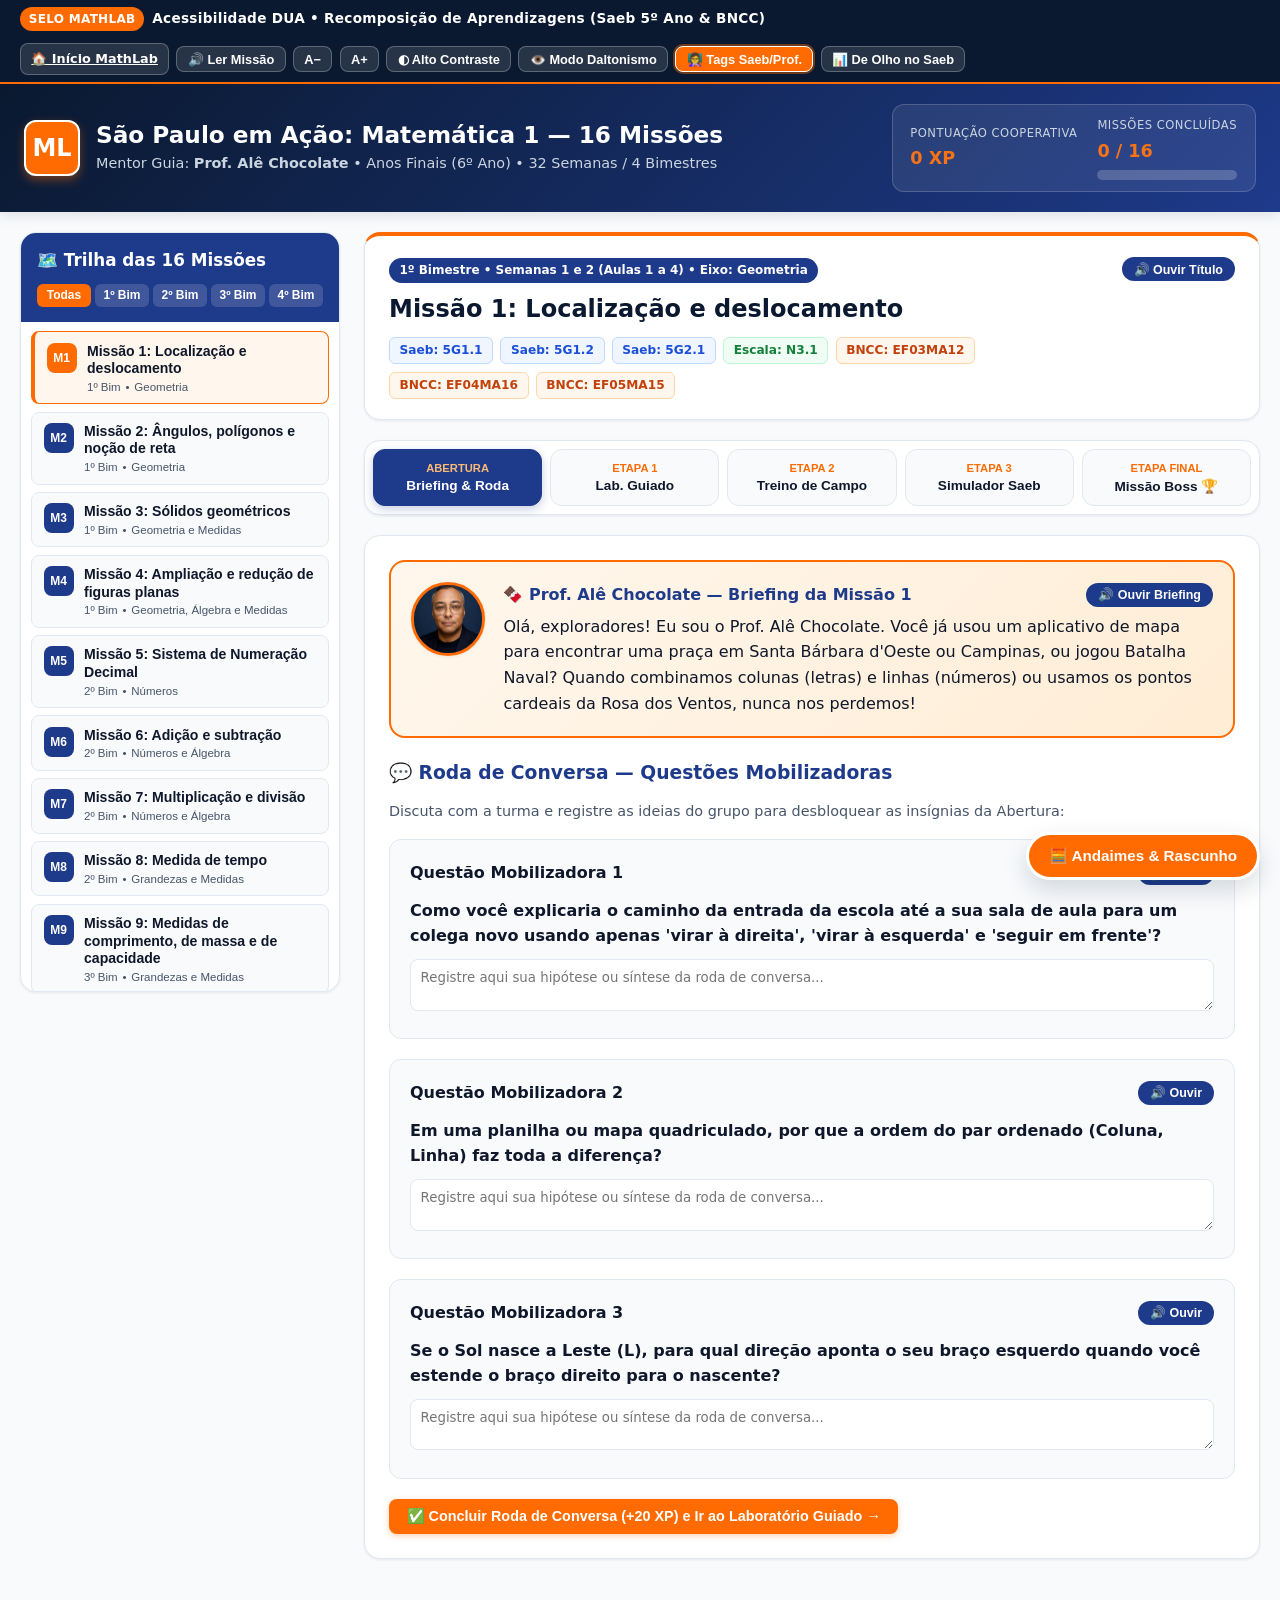
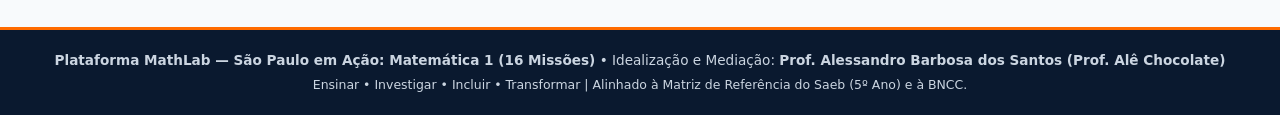
==== index.html @ 0ccbaa68 "Plataforma MathLab - Sao Paulo em Acao: Matematica 1 (16 Missoes)" ====
<!DOCTYPE html>
<html lang="pt-BR">
<head>
  <meta charset="UTF-8">
  <meta name="viewport" content="width=device-width, initial-scale=1.0">
  <title>Plataforma MathLab — São Paulo em Ação: Matemática 1 (16 Missões) | Prof. Alê Chocolate</title>
  <link rel="icon" href="icons/icon-192.png">
  <link rel="stylesheet" href="styles.css">
</head>
<body>

  <!-- Barra de Acessibilidade Global e DUA (Desenho Universal para a Aprendizagem) -->
  <nav class="a11y-bar" aria-label="Barra de Acessibilidade e DUA">
    <div class="a11y-brand">
      <span class="selo-badge">Selo MathLab</span>
      <span>Acessibilidade DUA • Recomposição de Aprendizagens (Saeb 5º Ano &amp; BNCC)</span>
    </div>
    <div class="a11y-controls">
      <a href="index.html" class="a11y-btn" title="Voltar ao Laboratório Principal MathLab">🏠 Início MathLab</a>
      <button type="button" class="a11y-btn" id="a11y-speak" title="Ler abertura em voz alta (Web Speech API pt-BR)">🔊 Ler Missão</button>
      <button type="button" class="a11y-btn" id="a11y-font-down" title="Diminuir tamanho da fonte">A−</button>
      <button type="button" class="a11y-btn" id="a11y-font-up" title="Aumentar tamanho da fonte">A+</button>
      <button type="button" class="a11y-btn" id="a11y-contrast" title="Alternar modo de Alto Contraste">◐ Alto Contraste</button>
      <button type="button" class="a11y-btn" id="a11y-colorblind" title="Modo Acessível para Daltonismo (Hachuras e Rótulos Diretos no Canvas)">👁️ Modo Daltonismo</button>
      <button type="button" class="a11y-btn active" id="a11y-teacher" title="Exibir/Ocultar Etiquetas Saeb, Nível de Proficiência (N1-N8) e Bloom">👩‍🏫 Tags Saeb/Prof.</button>
      <button type="button" class="a11y-btn" onclick="window.openTeacherSaebModal()" title="Abrir Painel De Olho no Saeb">📊 De Olho no Saeb</button>
    </div>
  </nav>

  <!-- Cabeçalho Principal Identidade Visual MathLab -->
  <header class="main-header">
    <div class="header-inner">
      <div class="brand-title-group">
        <div class="logo-emblem" aria-hidden="true">ML</div>
        <div class="brand-text">
          <h1>São Paulo em Ação: Matemática 1 — 16 Missões</h1>
          <p>Mentor Guia: <strong>Prof. Alê Chocolate</strong> • Anos Finais (6º Ano) • 32 Semanas / 4 Bimestres</p>
        </div>
      </div>

      <div class="gamification-hud" aria-live="polite">
        <div class="hud-stat">
          <span class="hud-label">Pontuação Cooperativa</span>
          <span class="hud-value" id="hud-xp">0 XP</span>
        </div>
        <div class="hud-stat">
          <span class="hud-label">Missões Concluídas</span>
          <span class="hud-value" id="hud-missions">0 / 16</span>
          <div class="progress-bar-outer" role="progressbar" aria-label="Progresso nas 16 missões">
            <div class="progress-bar-fill" id="hud-progress-bar"></div>
          </div>
        </div>
      </div>
    </div>
  </header>

  <!-- Layout Principal: Seletor das 16 Missões por Bimestre + Área Gamificada de 5 Abas -->
  <main class="app-layout">
    <aside class="missions-sidebar" aria-label="Navegação das 16 Missões por Bimestre">
      <div class="sidebar-header">
        <h2>🗺️ Trilha das 16 Missões</h2>
        <div class="bimester-tabs" role="tablist" aria-label="Filtrar por Bimestre">
          <button type="button" class="bim-tab active" data-bim="0">Todas</button>
          <button type="button" class="bim-tab" data-bim="1">1º Bim</button>
          <button type="button" class="bim-tab" data-bim="2">2º Bim</button>
          <button type="button" class="bim-tab" data-bim="3">3º Bim</button>
          <button type="button" class="bim-tab" data-bim="4">4º Bim</button>
        </div>
      </div>
      <div class="missions-list" id="missions-list"></div>
    </aside>

    <section class="mission-workspace" aria-live="polite">
      <div class="mission-banner" id="mission-banner"></div>
      <nav class="mission-tabs-nav" id="mission-tabs-nav" aria-label="5 Etapas Gamificadas da Missão"></nav>
      <div id="stage-content"></div>
    </section>
  </main>

  <!-- Andaimes Pedagógicos (Scaffolding Retrátil: Quadro de Ordens 6ª Ordem/Decimais, Calculadora EF05MA06 e Malha) -->
  <button type="button" class="scaffolding-fab" id="scaffolding-fab" aria-label="Abrir Andaimes Pedagógicos e Rascunho Interativo">
    🧮 Andaimes &amp; Rascunho
  </button>

  <aside class="scaffolding-drawer" id="scaffolding-drawer" aria-label="Bloco de Andaimes Pedagógicos">
    <div class="scaffolding-header">
      <strong>🛠️ Andaimes Pedagógicos (DUA)</strong>
      <button type="button" id="scaffolding-close" style="background:none;border:none;color:#fff;font-size:1.25rem;cursor:pointer" aria-label="Fechar Andaimes">&times;</button>
    </div>
    <div style="display:flex;gap:0.35rem;padding:0.5rem 1rem;background:var(--bg-main);border-bottom:1px solid var(--border-color)">
      <button type="button" class="btn-secondary scaf-tab-btn" data-tab="qvl" style="flex:1;padding:0.35rem">Quadro de Ordens</button>
      <button type="button" class="btn-secondary scaf-tab-btn" data-tab="calc" style="flex:1;padding:0.35rem">Porcentagem (EF05MA06)</button>
      <button type="button" class="btn-secondary scaf-tab-btn" data-tab="grid" style="flex:1;padding:0.35rem">Malha Rascunho</button>
    </div>
    <div class="scaffolding-body" id="scaffolding-body"></div>
  </aside>

  <!-- Modal Painel do Professor (Modo De Olho no Saeb) -->
  <div id="teacher-saeb-modal" style="display:none;position:fixed;inset:0;background:rgba(10,25,47,0.75);z-index:1100;align-items:center;justify-content:center;padding:1rem">
    <div style="background:var(--bg-card);border:3px solid var(--orange-vibrant);border-radius:16px;max-width:860px;width:100%;max-height:85vh;overflow:auto;padding:1.5rem;box-shadow:var(--shadow-lg)">
      <div style="display:flex;justify-content:space-between;align-items:center;margin-bottom:1rem;border-bottom:2px solid var(--border-color);padding-bottom:0.65rem">
        <h3 style="color:var(--navy-primary)">👩‍🏫 Painel do Professor — Modo De Olho no Saeb (Recomposição 6º Ano)</h3>
        <button type="button" class="btn-secondary" onclick="document.getElementById('teacher-saeb-modal').style.display='none'">Fechar &times;</button>
      </div>
      <div id="teacher-saeb-body"></div>
    </div>
  </div>

  <!-- Rodapé Institucional Prof. Alê Chocolate -->
  <footer style="background:var(--navy-dark);color:#CBD5E1;padding:1.25rem;text-align:center;font-size:0.85rem;border-top:3px solid var(--orange-vibrant);margin-top:2rem">
    <p><strong>Plataforma MathLab — São Paulo em Ação: Matemática 1 (16 Missões)</strong> • Idealização e Mediação: <strong>Prof. Alessandro Barbosa dos Santos (Prof. Alê Chocolate)</strong></p>
    <p style="margin-top:0.25rem;font-size:0.78rem">Ensinar • Investigar • Incluir • Transformar | Alinhado à Matriz de Referência do Saeb (5º Ano) e à BNCC.</p>
  </footer>

  <script src="missions-data.js"></script>
  <script src="canvas-labs.js"></script>
  <script src="app.js"></script>
</body>
</html>
---- styles.css ----
:root {
  --bg-main: #F8FAFC;
  --bg-card: #FFFFFF;
  --navy-dark: #0A192F;
  --navy-primary: #1E3A8A;
  --navy-light: #2563EB;
  --orange-vibrant: #FF6B00;
  --orange-light: #F97316;
  --orange-soft: #FFF7ED;
  --text-main: #0F172A;
  --text-muted: #475569;
  --border-color: #E2E8F0;
  --success: #16A34A;
  --success-bg: #DCFCE7;
  --warning: #D97706;
  --warning-bg: #FEF3C7;
  --danger: #DC2626;
  --danger-bg: #FEE2E2;
  --shadow-sm: 0 1px 3px rgba(10, 25, 47, 0.08);
  --shadow-md: 0 4px 12px rgba(10, 25, 47, 0.10);
  --shadow-lg: 0 10px 25px rgba(10, 25, 47, 0.15);
  --radius-sm: 8px;
  --radius-md: 12px;
  --radius-lg: 16px;
  --font-scale: 1;
}

body.high-contrast {
  --bg-main: #000000;
  --bg-card: #111111;
  --navy-dark: #000000;
  --navy-primary: #FFFF00;
  --navy-light: #00FFFF;
  --orange-vibrant: #FF9900;
  --orange-light: #FFCC00;
  --orange-soft: #222200;
  --text-main: #FFFFFF;
  --text-muted: #EEEEEE;
  --border-color: #FFFF00;
  --success: #00FF66;
  --success-bg: #003311;
  --danger: #FF4444;
  --danger-bg: #330000;
}

* {
  box-sizing: border-box;
  margin: 0;
  padding: 0;
}

html {
  font-size: calc(16px * var(--font-scale));
  scroll-behavior: smooth;
}

body {
  font-family: 'Segoe UI', system-ui, -apple-system, BlinkMacSystemFont, Roboto, sans-serif;
  background-color: var(--bg-main);
  color: var(--text-main);
  line-height: 1.6;
  min-height: 100vh;
  display: flex;
  flex-direction: column;
}

/* Barra de Acessibilidade Global (DUA) */
.a11y-bar {
  background-color: var(--navy-dark);
  color: #FFFFFF;
  padding: 0.45rem 1.25rem;
  display: flex;
  flex-wrap: wrap;
  justify-content: space-between;
  align-items: center;
  gap: 0.75rem;
  border-bottom: 2px solid var(--orange-vibrant);
  font-size: 0.85rem;
  position: sticky;
  top: 0;
  z-index: 1000;
}

.a11y-brand {
  display: flex;
  align-items: center;
  gap: 0.5rem;
  font-weight: 700;
  letter-spacing: 0.3px;
}

.selo-badge {
  background: var(--orange-vibrant);
  color: #FFFFFF;
  padding: 0.15rem 0.55rem;
  border-radius: 999px;
  font-size: 0.75rem;
  text-transform: uppercase;
  font-weight: 800;
}

.a11y-controls {
  display: flex;
  flex-wrap: wrap;
  align-items: center;
  gap: 0.45rem;
}

.a11y-btn {
  background: rgba(255, 255, 255, 0.12);
  color: #FFFFFF;
  border: 1px solid rgba(255, 255, 255, 0.25);
  padding: 0.3rem 0.65rem;
  border-radius: var(--radius-sm);
  cursor: pointer;
  font-size: 0.8rem;
  font-weight: 600;
  display: inline-flex;
  align-items: center;
  gap: 0.35rem;
  transition: all 0.2s ease;
}

.a11y-btn:hover,
.a11y-btn:focus-visible {
  background: var(--orange-vibrant);
  border-color: var(--orange-vibrant);
  outline: 2px solid #FFFFFF;
}

.a11y-btn.active {
  background: var(--orange-vibrant);
  border-color: #FFFFFF;
  box-shadow: 0 0 0 2px rgba(255, 107, 0, 0.4);
}

/* Cabeçalho Principal MathLab */
.main-header {
  background: linear-gradient(135deg, var(--navy-dark) 0%, var(--navy-primary) 100%);
  color: #FFFFFF;
  padding: 1.25rem 1.5rem;
  box-shadow: var(--shadow-md);
}

.header-inner {
  max-width: 1400px;
  margin: 0 auto;
  display: flex;
  flex-wrap: wrap;
  justify-content: space-between;
  align-items: center;
  gap: 1.25rem;
}

.brand-title-group {
  display: flex;
  align-items: center;
  gap: 1rem;
}

.logo-emblem {
  width: 56px;
  height: 56px;
  background: var(--orange-vibrant);
  border-radius: var(--radius-md);
  display: flex;
  align-items: center;
  justify-content: center;
  font-weight: 900;
  font-size: 1.5rem;
  color: #FFFFFF;
  box-shadow: 0 4px 10px rgba(255, 107, 0, 0.4);
  border: 2px solid #FFFFFF;
  flex-shrink: 0;
}

.brand-text h1 {
  font-size: 1.45rem;
  font-weight: 800;
  line-height: 1.2;
}

.brand-text p {
  font-size: 0.9rem;
  color: #CBD5E1;
  margin-top: 0.2rem;
}

.gamification-hud {
  display: flex;
  align-items: center;
  gap: 1.25rem;
  background: rgba(255, 255, 255, 0.08);
  padding: 0.65rem 1.1rem;
  border-radius: var(--radius-md);
  border: 1px solid rgba(255, 255, 255, 0.18);
}

.hud-stat {
  display: flex;
  flex-direction: column;
  gap: 0.15rem;
}

.hud-label {
  font-size: 0.72rem;
  text-transform: uppercase;
  letter-spacing: 0.5px;
  color: #CBD5E1;
}

.hud-value {
  font-size: 1.1rem;
  font-weight: 800;
  color: var(--orange-light);
}

.progress-bar-outer {
  width: 140px;
  height: 10px;
  background: rgba(255, 255, 255, 0.2);
  border-radius: 999px;
  overflow: hidden;
  margin-top: 0.2rem;
}

.progress-bar-fill {
  height: 100%;
  background: linear-gradient(90deg, var(--orange-vibrant), #FBBF24);
  width: 0%;
  transition: width 0.4s ease;
}

/* Layout Principal */
.app-layout {
  max-width: 1400px;
  width: 100%;
  margin: 1.25rem auto;
  padding: 0 1.25rem;
  display: grid;
  grid-template-columns: 320px 1fr;
  gap: 1.5rem;
  flex: 1;
}

@media (max-width: 1024px) {
  .app-layout {
    grid-template-columns: 1fr;
  }
}

/* Sidebar de Missões */
.missions-sidebar {
  background: var(--bg-card);
  border: 1px solid var(--border-color);
  border-radius: var(--radius-lg);
  box-shadow: var(--shadow-sm);
  display: flex;
  flex-direction: column;
  overflow: hidden;
  height: fit-content;
  max-height: calc(100vh - 140px);
  position: sticky;
  top: 60px;
}

@media (max-width: 1024px) {
  .missions-sidebar {
    position: static;
    max-height: 360px;
  }
}

.sidebar-header {
  background: var(--navy-primary);
  color: #FFFFFF;
  padding: 0.9rem 1rem;
}

.sidebar-header h2 {
  font-size: 1.05rem;
  font-weight: 700;
  margin-bottom: 0.6rem;
}

.bimester-tabs {
  display: grid;
  grid-template-columns: repeat(5, 1fr);
  gap: 0.25rem;
}

.bim-tab {
  background: rgba(255, 255, 255, 0.15);
  color: #FFFFFF;
  border: none;
  padding: 0.3rem 0.2rem;
  font-size: 0.75rem;
  font-weight: 700;
  border-radius: 6px;
  cursor: pointer;
  transition: background 0.2s;
}

.bim-tab.active,
.bim-tab:hover {
  background: var(--orange-vibrant);
}

.missions-list {
  overflow-y: auto;
  padding: 0.6rem;
  display: flex;
  flex-direction: column;
  gap: 0.45rem;
}

.mission-item-btn {
  width: 100%;
  text-align: left;
  background: var(--bg-main);
  border: 1px solid var(--border-color);
  border-radius: var(--radius-sm);
  padding: 0.65rem 0.75rem;
  cursor: pointer;
  display: flex;
  align-items: flex-start;
  gap: 0.65rem;
  transition: all 0.2s ease;
  color: var(--text-main);
}

.mission-item-btn:hover {
  border-color: var(--orange-vibrant);
  transform: translateX(2px);
}

.mission-item-btn.active {
  background: var(--orange-soft);
  border-color: var(--orange-vibrant);
  border-left: 4px solid var(--orange-vibrant);
}

.mission-num-badge {
  background: var(--navy-primary);
  color: #FFFFFF;
  font-weight: 800;
  font-size: 0.75rem;
  min-width: 30px;
  height: 30px;
  border-radius: 8px;
  display: flex;
  align-items: center;
  justify-content: center;
  flex-shrink: 0;
}

.mission-item-btn.active .mission-num-badge {
  background: var(--orange-vibrant);
}

.mission-item-btn.completed .mission-num-badge {
  background: var(--success);
}

.mission-item-info {
  flex: 1;
  min-width: 0;
}

.mission-item-title {
  font-size: 0.88rem;
  font-weight: 700;
  line-height: 1.25;
  margin-bottom: 0.2rem;
}

.mission-item-meta {
  font-size: 0.72rem;
  color: var(--text-muted);
  display: flex;
  flex-wrap: wrap;
  gap: 0.3rem;
}

/* Área Principal da Missão */
.mission-workspace {
  display: flex;
  flex-direction: column;
  gap: 1.25rem;
  min-width: 0;
}

.mission-banner {
  background: var(--bg-card);
  border: 1px solid var(--border-color);
  border-top: 4px solid var(--orange-vibrant);
  border-radius: var(--radius-lg);
  padding: 1.25rem 1.5rem;
  box-shadow: var(--shadow-sm);
  display: flex;
  flex-wrap: wrap;
  justify-content: space-between;
  align-items: flex-start;
  gap: 1rem;
}

.mission-banner-left {
  flex: 1;
  min-width: 260px;
}

.mission-bimester-pill {
  display: inline-block;
  background: var(--navy-primary);
  color: #FFFFFF;
  font-size: 0.75rem;
  font-weight: 700;
  padding: 0.2rem 0.65rem;
  border-radius: 999px;
  margin-bottom: 0.45rem;
}

.mission-banner h2 {
  font-size: 1.5rem;
  color: var(--navy-dark);
  font-weight: 800;
  margin-bottom: 0.5rem;
}

body.high-contrast .mission-banner h2 {
  color: var(--navy-primary);
}

.curriculum-tags {
  display: flex;
  flex-wrap: wrap;
  gap: 0.45rem;
  margin-top: 0.5rem;
}

.curr-tag {
  font-size: 0.76rem;
  font-weight: 700;
  padding: 0.2rem 0.6rem;
  border-radius: 6px;
  border: 1px solid var(--border-color);
}

.curr-tag.saeb {
  background: #EFF6FF;
  color: #1D4ED8;
  border-color: #BFDBFE;
}

.curr-tag.bncc {
  background: #FFF7ED;
  color: #C2410C;
  border-color: #FED7AA;
}

.curr-tag.nivel {
  background: #F0FDF4;
  color: #15803D;
  border-color: #BBF7D0;
}

body.high-contrast .curr-tag {
  background: #000000;
  color: #FFFF00;
  border-color: #FFFF00;
}

/* Navegação das 5 Abas Gamificadas */
.mission-tabs-nav {
  display: grid;
  grid-template-columns: repeat(5, 1fr);
  gap: 0.5rem;
  background: var(--bg-card);
  padding: 0.5rem;
  border-radius: var(--radius-lg);
  border: 1px solid var(--border-color);
  box-shadow: var(--shadow-sm);
}

@media (max-width: 768px) {
  .mission-tabs-nav {
    grid-template-columns: 1fr 1fr;
  }
}

.stage-tab-btn {
  background: var(--bg-main);
  border: 1px solid var(--border-color);
  border-radius: var(--radius-md);
  padding: 0.7rem 0.5rem;
  cursor: pointer;
  display: flex;
  flex-direction: column;
  align-items: center;
  text-align: center;
  gap: 0.25rem;
  color: var(--text-main);
  transition: all 0.2s ease;
}

.stage-tab-btn:hover {
  border-color: var(--orange-vibrant);
}

.stage-tab-btn.active {
  background: var(--navy-primary);
  color: #FFFFFF;
  border-color: var(--navy-primary);
  box-shadow: 0 3px 10px rgba(30, 58, 138, 0.25);
}

body.high-contrast .stage-tab-btn.active {
  background: var(--orange-vibrant);
  color: #000000;
}

.stage-tab-step {
  font-size: 0.7rem;
  text-transform: uppercase;
  font-weight: 800;
  color: var(--orange-vibrant);
}

.stage-tab-btn.active .stage-tab-step {
  color: #FDBA74;
}

body.high-contrast .stage-tab-btn.active .stage-tab-step {
  color: #000000;
}

.stage-tab-label {
  font-size: 0.85rem;
  font-weight: 700;
}

/* Cartões e Conteúdo das Etapas */
.stage-card {
  background: var(--bg-card);
  border: 1px solid var(--border-color);
  border-radius: var(--radius-lg);
  padding: 1.5rem;
  box-shadow: var(--shadow-sm);
  margin-bottom: 1rem;
}

/* Prof. Alê Chocolate Mascote Card */
.prof-ale-box {
  display: flex;
  align-items: flex-start;
  gap: 1.15rem;
  background: linear-gradient(135deg, #FFF7ED 0%, #FFEDD5 100%);
  border: 2px solid var(--orange-vibrant);
  border-radius: var(--radius-lg);
  padding: 1.25rem;
  margin-bottom: 1.25rem;
}

body.high-contrast .prof-ale-box {
  background: #111111;
  border-color: #FFFF00;
}

.prof-ale-avatar {
  width: 74px;
  height: 74px;
  border-radius: 50%;
  background: var(--navy-primary);
  border: 3px solid var(--orange-vibrant);
  flex-shrink: 0;
  display: flex;
  align-items: center;
  justify-content: center;
  overflow: hidden;
  box-shadow: var(--shadow-sm);
}

.prof-ale-content {
  flex: 1;
}

.prof-ale-header {
  display: flex;
  justify-content: space-between;
  align-items: center;
  flex-wrap: wrap;
  gap: 0.5rem;
  margin-bottom: 0.4rem;
}

.prof-ale-name {
  font-weight: 800;
  color: var(--navy-primary);
  font-size: 1rem;
  display: flex;
  align-items: center;
  gap: 0.4rem;
}

.tts-btn {
  background: var(--navy-primary);
  color: #FFFFFF;
  border: none;
  border-radius: 999px;
  padding: 0.28rem 0.75rem;
  font-size: 0.78rem;
  font-weight: 700;
  cursor: pointer;
  display: inline-flex;
  align-items: center;
  gap: 0.35rem;
  transition: background 0.2s;
}

.tts-btn:hover {
  background: var(--orange-vibrant);
}

body.high-contrast .tts-btn {
  background: #FFFF00;
  color: #000000;
}

/* Fique Ligado & Alerta de Estratégia */
.strategy-alert {
  background: #EFF6FF;
  border-left: 5px solid var(--navy-primary);
  padding: 1rem 1.2rem;
  border-radius: var(--radius-sm);
  margin-bottom: 1.25rem;
}

body.high-contrast .strategy-alert {
  background: #111111;
  border-color: #00FFFF;
}

.fique-ligado-card {
  background: #FFFBEB;
  border: 2px dashed var(--orange-vibrant);
  border-radius: var(--radius-md);
  padding: 1.15rem;
  margin-top: 1.25rem;
  display: flex;
  gap: 1rem;
  align-items: flex-start;
}

body.high-contrast .fique-ligado-card {
  background: #1A1A00;
  border-color: #FFFF00;
}

/* Laboratório Canvas Interativo */
.canvas-lab-container {
  background: #F1F5F9;
  border: 2px solid var(--border-color);
  border-radius: var(--radius-md);
  padding: 1rem;
  margin: 1rem 0;
  display: flex;
  flex-direction: column;
  align-items: center;
  gap: 0.9rem;
}

body.high-contrast .canvas-lab-container {
  background: #000000;
  border-color: #FFFFFF;
}

.canvas-wrapper {
  width: 100%;
  max-width: 720px;
  background: #FFFFFF;
  border: 2px solid var(--navy-primary);
  border-radius: var(--radius-sm);
  overflow: hidden;
  display: flex;
  justify-content: center;
  box-shadow: var(--shadow-sm);
}

.canvas-wrapper canvas {
  width: 100%;
  height: auto;
  display: block;
  touch-action: manipulation;
  cursor: pointer;
}

.canvas-controls {
  display: flex;
  flex-wrap: wrap;
  gap: 0.6rem;
  justify-content: center;
  align-items: center;
  width: 100%;
}

.btn-action {
  background: var(--orange-vibrant);
  color: #FFFFFF;
  border: none;
  padding: 0.55rem 1.1rem;
  border-radius: var(--radius-sm);
  font-weight: 700;
  font-size: 0.9rem;
  cursor: pointer;
  display: inline-flex;
  align-items: center;
  gap: 0.4rem;
  transition: all 0.2s ease;
  box-shadow: 0 2px 6px rgba(255, 107, 0, 0.3);
}

.btn-action:hover {
  background: #E05E00;
  transform: translateY(-1px);
}

.btn-secondary {
  background: var(--navy-primary);
  color: #FFFFFF;
  border: none;
  padding: 0.5rem 0.95rem;
  border-radius: var(--radius-sm);
  font-weight: 600;
  font-size: 0.85rem;
  cursor: pointer;
  transition: all 0.2s;
}

.btn-secondary:hover {
  background: var(--navy-dark);
}

.btn-outline {
  background: transparent;
  color: var(--navy-primary);
  border: 1.5px solid var(--navy-primary);
  padding: 0.45rem 0.9rem;
  border-radius: var(--radius-sm);
  font-weight: 700;
  font-size: 0.82rem;
  cursor: pointer;
}

body.high-contrast .btn-outline {
  color: #FFFF00;
  border-color: #FFFF00;
}

/* Questões e Acordeão */
.question-block {
  border: 1px solid var(--border-color);
  border-radius: var(--radius-md);
  padding: 1.25rem;
  margin-bottom: 1.25rem;
  background: var(--bg-main);
}

.question-header {
  display: flex;
  justify-content: space-between;
  align-items: center;
  flex-wrap: wrap;
  gap: 0.5rem;
  margin-bottom: 0.75rem;
}

.options-grid {
  display: grid;
  grid-template-columns: 1fr 1fr;
  gap: 0.65rem;
  margin: 0.9rem 0;
}

@media (max-width: 640px) {
  .options-grid {
    grid-template-columns: 1fr;
  }
}

.option-btn {
  background: var(--bg-card);
  border: 2px solid var(--border-color);
  border-radius: var(--radius-sm);
  padding: 0.75rem 1rem;
  text-align: left;
  font-size: 0.95rem;
  font-weight: 600;
  color: var(--text-main);
  cursor: pointer;
  display: flex;
  align-items: center;
  gap: 0.65rem;
  transition: all 0.15s ease;
}

.option-btn:hover {
  border-color: var(--orange-vibrant);
}

.option-btn.selected {
  border-color: var(--navy-primary);
  background: #EFF6FF;
}

.option-btn.correct {
  border-color: var(--success);
  background: var(--success-bg);
  color: #065F46;
}

.option-btn.wrong {
  border-color: var(--danger);
  background: var(--danger-bg);
  color: #991B1B;
}

.option-letter {
  width: 28px;
  height: 28px;
  border-radius: 50%;
  background: var(--navy-primary);
  color: #FFFFFF;
  display: inline-flex;
  align-items: center;
  justify-content: center;
  font-weight: 800;
  font-size: 0.8rem;
  flex-shrink: 0;
}

.feedback-banner {
  margin-top: 0.75rem;
  padding: 0.85rem 1rem;
  border-radius: var(--radius-sm);
  font-weight: 600;
  font-size: 0.9rem;
  display: none;
}

.feedback-banner.show {
  display: block;
}

.feedback-banner.correct {
  background: var(--success-bg);
  color: #065F46;
  border-left: 4px solid var(--success);
}

.feedback-banner.wrong {
  background: var(--danger-bg);
  color: #991B1B;
  border-left: 4px solid var(--danger);
}

/* Acordeão Resolvendo a Questão */
.accordion-box {
  border: 1px solid var(--border-color);
  border-radius: var(--radius-sm);
  overflow: hidden;
  margin-top: 1rem;
}

.accordion-header {
  width: 100%;
  background: var(--navy-primary);
  color: #FFFFFF;
  border: none;
  padding: 0.8rem 1rem;
  font-weight: 700;
  font-size: 0.92rem;
  text-align: left;
  cursor: pointer;
  display: flex;
  justify-content: space-between;
  align-items: center;
}

.accordion-header:disabled {
  background: #94A3B8;
  cursor: not-allowed;
}

.accordion-body {
  padding: 1rem;
  background: var(--bg-card);
  display: none;
  border-top: 1px solid var(--border-color);
}

.accordion-body.open {
  display: block;
}

/* Andaimes Pedagógicos (Scaffolding Retrátil) */
.scaffolding-fab {
  position: fixed;
  bottom: 20px;
  right: 20px;
  z-index: 950;
  background: var(--orange-vibrant);
  color: #FFFFFF;
  border: 3px solid #FFFFFF;
  border-radius: 999px;
  padding: 0.75rem 1.25rem;
  font-weight: 800;
  font-size: 0.95rem;
  cursor: pointer;
  box-shadow: var(--shadow-lg);
  display: flex;
  align-items: center;
  gap: 0.5rem;
}

.scaffolding-drawer {
  position: fixed;
  bottom: 80px;
  right: 20px;
  width: 440px;
  max-width: calc(100vw - 40px);
  background: var(--bg-card);
  border: 2px solid var(--navy-primary);
  border-radius: var(--radius-lg);
  box-shadow: var(--shadow-lg);
  z-index: 950;
  display: none;
  flex-direction: column;
  overflow: hidden;
}

.scaffolding-drawer.open {
  display: flex;
}

.scaffolding-header {
  background: var(--navy-dark);
  color: #FFFFFF;
  padding: 0.75rem 1rem;
  display: flex;
  justify-content: space-between;
  align-items: center;
}

.scaffolding-body {
  padding: 1rem;
  max-height: 70vh;
  overflow-y: auto;
}

.qvl-table {
  width: 100%;
  border-collapse: collapse;
  margin-bottom: 0.75rem;
  text-align: center;
}

.qvl-table th,
.qvl-table td {
  border: 1px solid var(--border-color);
  padding: 0.35rem 0.2rem;
  font-size: 0.78rem;
}

.qvl-table th {
  background: var(--navy-primary);
  color: #FFFFFF;
}

.qvl-input {
  width: 38px;
  height: 36px;
  text-align: center;
  font-size: 1.1rem;
  font-weight: 800;
  border: 2px solid var(--orange-vibrant);
  border-radius: 6px;
}

.input-inline {
  padding: 0.45rem 0.65rem;
  border: 2px solid var(--border-color);
  border-radius: var(--radius-sm);
  font-size: 0.95rem;
  font-weight: 700;
  width: 120px;
}
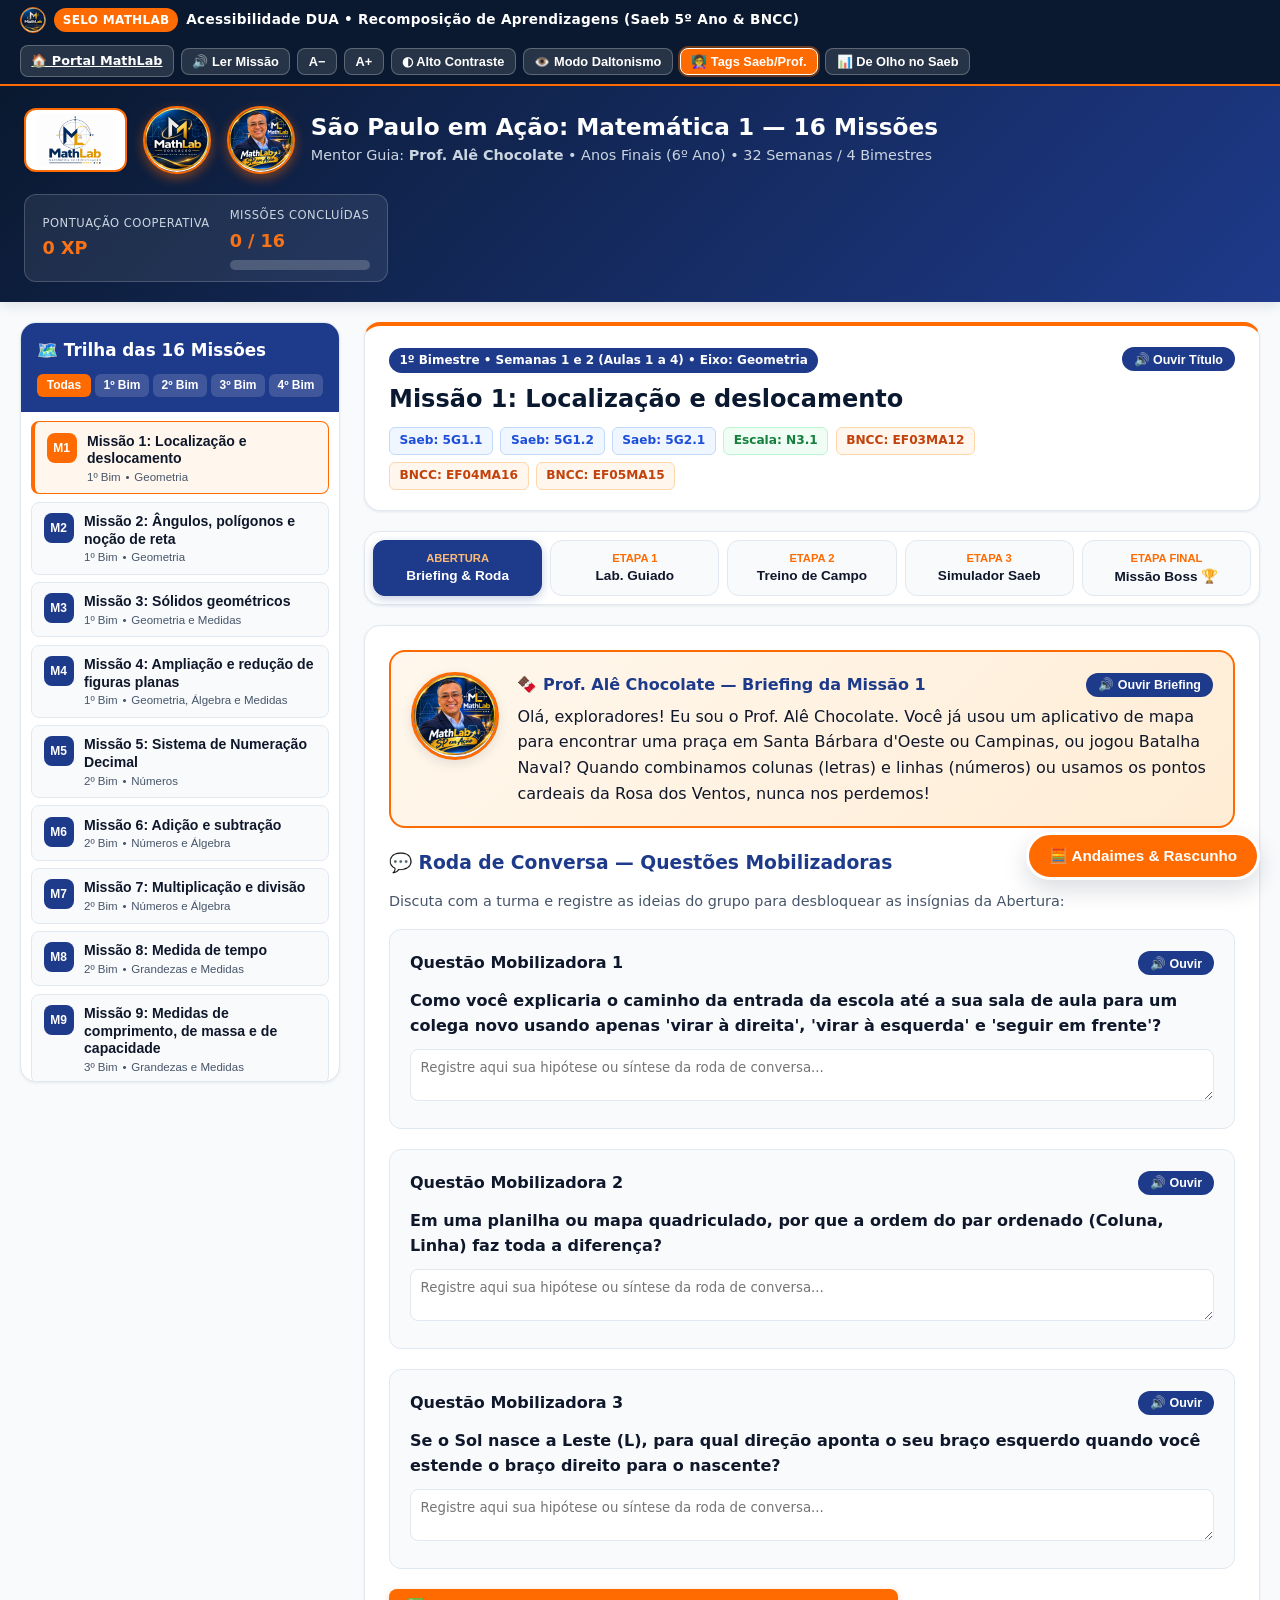
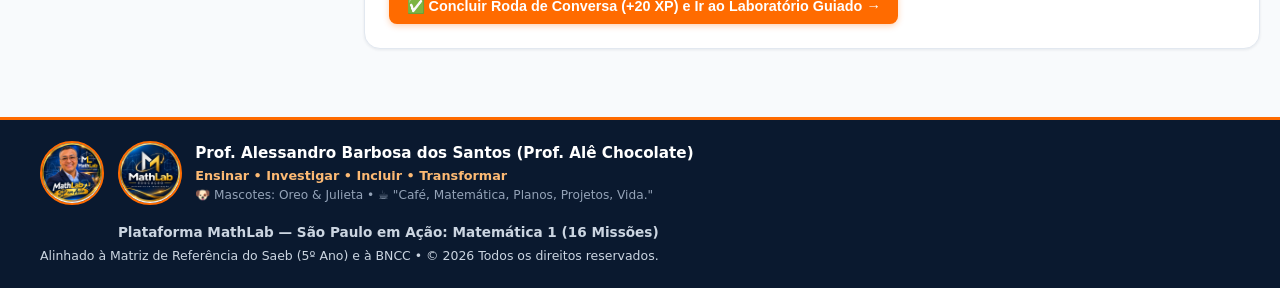
==== commit f143c6b5: "Substitui logotipo oficial, logotipo circular e avatares do Prof. Ale Chocolate" ====
--- a/index.html
+++ b/index.html
@@ -4,7 +4,7 @@
   <meta charset="UTF-8">
   <meta name="viewport" content="width=device-width, initial-scale=1.0">
   <title>Plataforma MathLab — São Paulo em Ação: Matemática 1 (16 Missões) | Prof. Alê Chocolate</title>
-  <link rel="icon" href="icons/icon-192.png">
+  <link rel="icon" href="assets/logo-circular.jpg">
   <link rel="stylesheet" href="styles.css">
 </head>
 <body>
@@ -12,11 +12,12 @@
   <!-- Barra de Acessibilidade Global e DUA (Desenho Universal para a Aprendizagem) -->
   <nav class="a11y-bar" aria-label="Barra de Acessibilidade e DUA">
     <div class="a11y-brand">
+      <img src="assets/logo-circular.jpg" alt="Selo MathLab" style="width:26px;height:26px;border-radius:50%;object-fit:cover;border:1px solid var(--orange-vibrant)">
       <span class="selo-badge">Selo MathLab</span>
       <span>Acessibilidade DUA • Recomposição de Aprendizagens (Saeb 5º Ano &amp; BNCC)</span>
     </div>
     <div class="a11y-controls">
-      <a href="index.html" class="a11y-btn" title="Voltar ao Laboratório Principal MathLab">🏠 Início MathLab</a>
+      <a href="https://prof-ale.github.io/MathLab/" class="a11y-btn" title="Voltar ao Laboratório Principal MathLab">🏠 Portal MathLab</a>
       <button type="button" class="a11y-btn" id="a11y-speak" title="Ler abertura em voz alta (Web Speech API pt-BR)">🔊 Ler Missão</button>
       <button type="button" class="a11y-btn" id="a11y-font-down" title="Diminuir tamanho da fonte">A−</button>
       <button type="button" class="a11y-btn" id="a11y-font-up" title="Aumentar tamanho da fonte">A+</button>
@@ -31,7 +32,15 @@
   <header class="main-header">
     <div class="header-inner">
       <div class="brand-title-group">
-        <div class="logo-emblem" aria-hidden="true">ML</div>
+        <div class="logo-oficial-badge">
+          <img src="assets/logo-oficial.png" alt="Logotipo Oficial MathLab — Matemática em Investigação">
+        </div>
+        <div class="logo-emblem">
+          <img src="assets/logo-circular.jpg" alt="Emblema Circular MathLab Educação">
+        </div>
+        <div class=" logo-emblem">
+          <img src="assets/avatar-prof-ale-sp.jpg" alt="Prof. Alê Chocolate — MathLab SP em Ação">
+        </div>
         <div class="brand-text">
           <h1>São Paulo em Ação: Matemática 1 — 16 Missões</h1>
           <p>Mentor Guia: <strong>Prof. Alê Chocolate</strong> • Anos Finais (6º Ano) • 32 Semanas / 4 Bimestres</p>
@@ -107,9 +116,22 @@
   </div>
 
   <!-- Rodapé Institucional Prof. Alê Chocolate -->
-  <footer style="background:var(--navy-dark);color:#CBD5E1;padding:1.25rem;text-align:center;font-size:0.85rem;border-top:3px solid var(--orange-vibrant);margin-top:2rem">
-    <p><strong>Plataforma MathLab — São Paulo em Ação: Matemática 1 (16 Missões)</strong> • Idealização e Mediação: <strong>Prof. Alessandro Barbosa dos Santos (Prof. Alê Chocolate)</strong></p>
-    <p style="margin-top:0.25rem;font-size:0.78rem">Ensinar • Investigar • Incluir • Transformar | Alinhado à Matriz de Referência do Saeb (5º Ano) e à BNCC.</p>
+  <footer style="background:var(--navy-dark);color:#CBD5E1;padding:1.35rem;font-size:0.85rem;border-top:3px solid var(--orange-vibrant);margin-top:2rem">
+    <div style="max-width:1200px;margin:0 auto;display:flex;flex-wrap:wrap;justify-content:space-between;align-items:center;gap:1rem">
+      <div style="display:flex;align-items:center;gap:0.85rem">
+        <img src="assets/avatar-prof-ale-sp.jpg" alt="Prof. Alê Chocolate — MathLab SP em Ação" style="width:64px;height:64px;border-radius:50%;border:2px solid var(--orange-vibrant);object-fit:cover">
+        <img src="assets/logo-circular.jpg" alt="MathLab Educação" style="width:64px;height:64px;border-radius:50%;border:2px solid var(--orange-vibrant);object-fit:cover">
+        <div style="text-align:left">
+          <strong style="color:#FFFFFF;font-size:0.95rem">Prof. Alessandro Barbosa dos Santos (Prof. Alê Chocolate)</strong>
+          <p style="color:#FDBA74;font-weight:700;font-size:0.8rem">Ensinar • Investigar • Incluir • Transformar</p>
+          <p style="font-size:0.76rem;color:#94A3B8">🐶 Mascotes: Oreo &amp; Julieta • ☕ "Café, Matemática, Planos, Projetos, Vida."</p>
+        </div>
+      </div>
+      <div style="text-align:right">
+        <p><strong>Plataforma MathLab — São Paulo em Ação: Matemática 1 (16 Missões)</strong></p>
+        <p style="margin-top:0.2rem;font-size:0.78rem">Alinhado à Matriz de Referência do Saeb (5º Ano) e à BNCC • © 2026 Todos os direitos reservados.</p>
+      </div>
+    </div>
   </footer>
 
   <script src="missions-data.js"></script>
--- a/styles.css
+++ b/styles.css
@@ -159,19 +159,42 @@
 }
 
 .logo-emblem {
-  width: 56px;
-  height: 56px;
-  background: var(--orange-vibrant);
+  width: 68px;
+  height: 68px;
+  border-radius: 50%;
+  display: flex;
+  align-items: center;
+  justify-content: center;
+  overflow: hidden;
+  box-shadow: 0 4px 12px rgba(255, 107, 0, 0.45);
+  border: 2px solid var(--orange-vibrant);
+  flex-shrink: 0;
+  background: #0A192F;
+}
+
+.logo-emblem img {
+  width: 100%;
+  height: 100%;
+  object-fit: cover;
+}
+
+.logo-oficial-badge {
+  background: #FFFFFF;
+  padding: 0.25rem 0.65rem;
   border-radius: var(--radius-md);
   display: flex;
   align-items: center;
   justify-content: center;
-  font-weight: 900;
-  font-size: 1.5rem;
-  color: #FFFFFF;
-  box-shadow: 0 4px 10px rgba(255, 107, 0, 0.4);
-  border: 2px solid #FFFFFF;
+  box-shadow: var(--shadow-sm);
+  border: 2px solid var(--orange-vibrant);
+  height: 64px;
   flex-shrink: 0;
+}
+
+.logo-oficial-badge img {
+  height: 100%;
+  width: auto;
+  object-fit: contain;
 }
 
 .brand-text h1 {
@@ -567,8 +590,8 @@
 }
 
 .prof-ale-avatar {
-  width: 74px;
-  height: 74px;
+  width: 88px;
+  height: 88px;
   border-radius: 50%;
   background: var(--navy-primary);
   border: 3px solid var(--orange-vibrant);
@@ -577,7 +600,7 @@
   align-items: center;
   justify-content: center;
   overflow: hidden;
-  box-shadow: var(--shadow-sm);
+  box-shadow: var(--shadow-md);
 }
 
 .prof-ale-content {
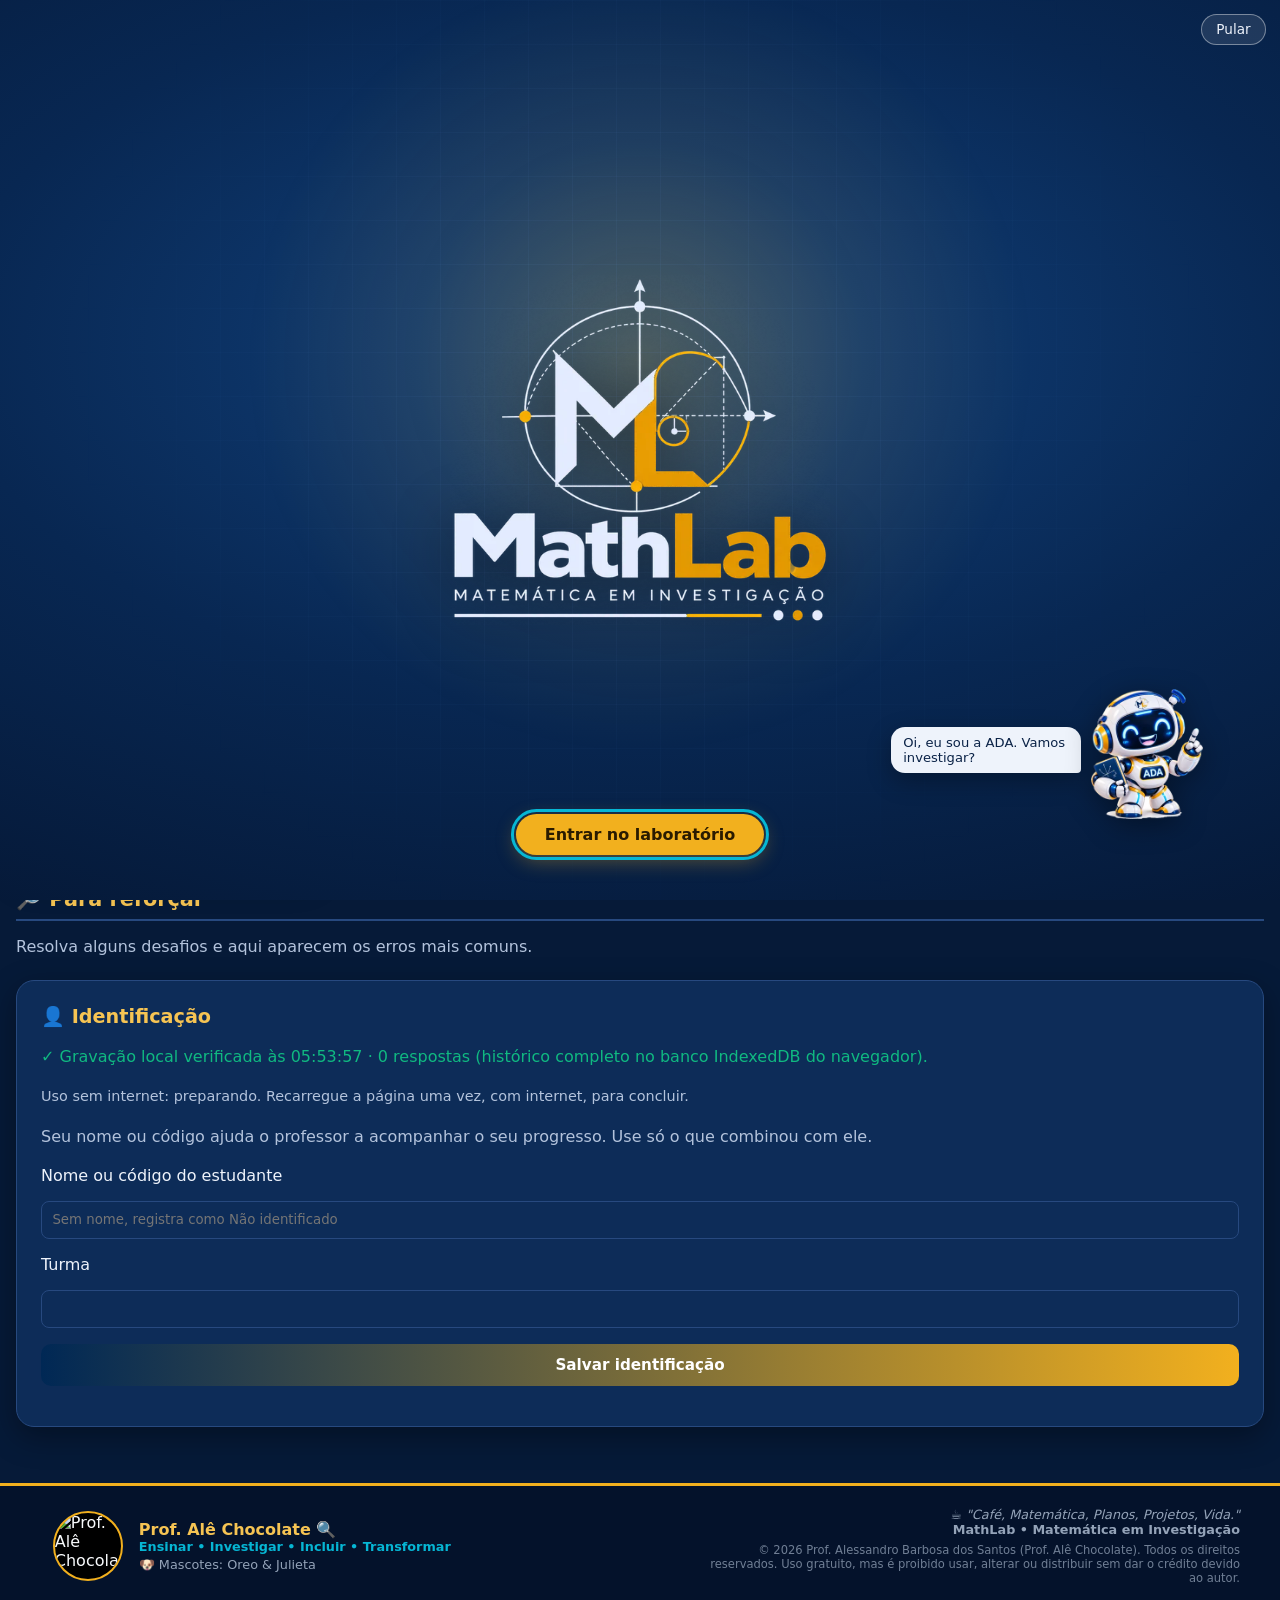
==== commit a3ac7f73: "Add files via upload" ====
--- a/index.html
+++ b/index.html
@@ -1,141 +1,7419 @@
 <!DOCTYPE html>
 <html lang="pt-BR">
 <head>
-  <meta charset="UTF-8">
-  <meta name="viewport" content="width=device-width, initial-scale=1.0">
-  <title>Plataforma MathLab — São Paulo em Ação: Matemática 1 (16 Missões) | Prof. Alê Chocolate</title>
-  <link rel="icon" href="assets/logo-circular.jpg">
-  <link rel="stylesheet" href="styles.css">
+<meta charset="UTF-8">
+<meta name="viewport" content="width=device-width, initial-scale=1.0">
+<meta name="theme-color" content="#002855">
+<meta name="mobile-web-app-capable" content="yes">
+<meta name="apple-mobile-web-app-capable" content="yes">
+<meta name="apple-mobile-web-app-title" content="MathLab">
+<link rel="manifest" href="manifest.webmanifest">
+<link rel="apple-touch-icon" href="icons/apple-touch-icon.png">
+<title>MathLab - Laboratório de Matemática Interativa | Prof. Alê Chocolate</title>
+<link rel="icon" href="data:image/svg+xml,%3Csvg xmlns='http://www.w3.org/2000/svg' viewBox='0 0 64 64'%3E%3Crect width='64' height='64' rx='14' fill='%23002855'/%3E%3Cpath d='M32 10 52 22v20L32 54 12 42V22Z' fill='%23e69f00'/%3E%3Cpath d='M32 10v44M12 22l20 12 20-12' stroke='%23002855' stroke-width='3' fill='none'/%3E%3C/svg%3E">
+<style>
+:root{--bg:#070d19;--card:#0f172a;--nav:#0a1325;--tx:#f8fafc;--mu:#94a3b8;--gold:#e69f00;--gold2:#ffb703;--blue:#002855;--cy:#06b6d4;--gr:#10b981;--pk:#ec4899;--rd:#ef4444;--bd:rgba(230,159,0,.3);--cv:#030712;--fs:1rem}
+body.theme-light{--bg:#f1f5f9;--card:#fff;--nav:#002855;--tx:#0f172a;--mu:#475569;--gold:#d97706;--gold2:#b45309;--bd:rgba(217,119,6,.4);--cv:#f8fafc}
+body.theme-contrast{--bg:#000;--card:#111;--nav:#1a1a1a;--tx:#ff0;--mu:#fff;--gold:#ff0;--gold2:#ff0;--cy:#0ff;--gr:#0f0;--bd:#fff;--cv:#000}
+*{box-sizing:border-box;margin:0;padding:0;font-family:'Segoe UI',system-ui,sans-serif}
+html{font-size:var(--fs)}
+body{background:var(--bg);color:var(--tx);min-height:100vh;display:flex;flex-direction:column;transition:background .3s,color .3s}
+button:focus-visible,input:focus-visible{outline:3px solid var(--cy);outline-offset:2px}
+header{position:sticky;top:0;z-index:10;background:var(--nav);border-bottom:3px solid var(--gold);padding:.6rem 1.2rem;display:flex;justify-content:space-between;align-items:center;flex-wrap:wrap;gap:.8rem;color:#f8fafc}
+.brand{display:flex;align-items:center;gap:.8rem;cursor:pointer;background:none;border:0;color:var(--gold);font-size:1.2rem;font-weight:800}
+.brand img{height:48px;max-width:180px;object-fit:contain}
+.status{display:flex;gap:.9rem;background:rgba(0,0,0,.4);padding:.4rem 1rem;border-radius:50px;border:1px solid var(--bd);font-weight:800;font-size:.9rem}
+.tools{display:flex;gap:.4rem}
+.btn{background:rgba(255,255,255,.1);color:inherit;border:1px solid var(--bd);padding:.4rem .7rem;border-radius:8px;cursor:pointer;font-weight:700;font-size:.85rem}
+.btn:hover,.btn[aria-pressed=true]{background:var(--gold);color:#000}
+main{flex:1;width:100%;max-width:1400px;margin:0 auto;padding:1.5rem 1rem}
+h2.t{color:var(--gold2);font-size:1.3rem;border-bottom:2px solid var(--bd);padding-bottom:.5rem;margin:1rem 0}
+.cards{display:grid;grid-template-columns:repeat(auto-fill,minmax(230px,1fr));gap:1rem}
+.mod{background:var(--card);border:1px solid var(--bd);border-radius:16px;padding:1.2rem;text-align:left;color:var(--tx);cursor:pointer;display:flex;flex-direction:column;gap:.4rem}
+.mod:hover{border-color:var(--gold);transform:translateY(-3px)}
+.mod .ic{font-size:2rem}.mod b{font-size:1.1rem}.mod small{color:var(--mu)}
+.mod.soon{opacity:.55;cursor:default}.mod.soon:hover{transform:none;border-color:var(--bd)}
+.lab{display:grid;grid-template-columns:1fr 1fr;gap:1.5rem}
+@media(max-width:900px){.lab{grid-template-columns:1fr}}
+.box{background:var(--card);border:1px solid var(--bd);border-radius:16px;padding:1.5rem;display:flex;flex-direction:column;gap:1rem}
+.box h2{font-size:1.2rem;color:var(--gold2);display:flex;justify-content:space-between;gap:.5rem}
+canvas{width:100%;height:260px;display:block;background:var(--cv);border:2px solid var(--bd);border-radius:12px}
+.info{text-align:center;font-weight:800;font-size:1.1rem;color:var(--cy);border:1px solid var(--cy);border-radius:8px;padding:.5rem}
+.sl{background:rgba(0,0,0,.2);padding:.8rem 1rem;border-radius:10px}
+.sl label{display:flex;justify-content:space-between;font-weight:700;font-size:.95rem;margin-bottom:.3rem}
+.sl label span+span{color:var(--gold2)}
+input[type=range]{width:100%;accent-color:var(--gold);cursor:pointer}
+.qt{font-size:1.05rem;font-weight:600;line-height:1.5}
+.opts{display:flex;flex-direction:column;gap:.6rem}
+.opt{background:rgba(255,255,255,.05);color:var(--tx);border:1px solid var(--bd);padding:.8rem 1rem;border-radius:10px;cursor:pointer;text-align:left;font-size:.95rem;font-weight:600}
+.opt:hover:not(:disabled){background:rgba(230,159,0,.2);border-color:var(--gold)}
+.opt:disabled{opacity:.5;cursor:default}.opt.ok{border-color:var(--gr);background:rgba(16,185,129,.2);opacity:1}
+.fb{font-weight:700;padding:.8rem;border-radius:8px;text-align:center;display:none}
+.fb.ok{display:block;background:rgba(16,185,129,.2);color:var(--gr);border:1px solid var(--gr)}
+.fb.no{display:block;background:rgba(239,68,68,.2);color:var(--rd);border:1px solid var(--rd)}
+body.theme-contrast .fb,body.theme-contrast .fb.ok,body.theme-contrast .fb.no{color:#fff}
+.go{background:linear-gradient(90deg,var(--blue),var(--gold));color:#fff;border:0;padding:.75rem;border-radius:10px;font-weight:700;cursor:pointer;font-size:.95rem}
+.go:disabled{opacity:.4;cursor:default}
+footer{background:var(--nav);border-top:3px solid var(--gold);padding:1.2rem 1rem;margin-top:2rem;color:#f8fafc}
+.ft{max-width:1200px;margin:0 auto;display:flex;align-items:center;justify-content:space-between;flex-wrap:wrap;gap:1rem}
+.tc{display:flex;align-items:center;gap:1rem;cursor:pointer;padding:.4rem .8rem;border-radius:12px;transition:transform .2s,background .2s}
+.tc:hover{background:rgba(255,255,255,.05);transform:scale(1.02)}
+.tc img{width:70px;height:70px;border-radius:50%;border:2px solid var(--gold);object-fit:cover;background:#000}
+.tc h4{color:var(--gold2)}.tc p{font-size:.8rem;color:var(--cy);font-weight:700}.tc span,.fq{font-size:.8rem;color:#94a3b8}
+.fq{text-align:right}
+
+/* Modal de Créditos */
+.modal-overlay{position:fixed;top:0;left:0;width:100%;height:100%;background:rgba(0,0,0,0.8);backdrop-filter:blur(4px);display:flex;justify-content:center;align-items:center;z-index:1000;opacity:0;pointer-events:none;transition:opacity .3s ease;padding:1rem}
+.modal-overlay.active{opacity:1;pointer-events:auto}
+.modal-card{background:var(--card);border:2px solid var(--gold);border-radius:20px;padding:1.8rem;max-width:440px;width:100%;text-align:center;position:relative;box-shadow:0 10px 30px rgba(0,0,0,0.6);transform:translateY(20px);transition:transform .3s ease}
+.modal-overlay.active .modal-card{transform:translateY(0)}
+.modal-close{position:absolute;top:12px;right:16px;background:none;border:none;color:var(--tx);font-size:1.8rem;font-weight:bold;cursor:pointer;line-height:1}
+.modal-close:hover{color:var(--gold)}
+.modal-foto{width:140px;height:140px;border-radius:50%;border:3px solid var(--gold);object-fit:cover;margin-bottom:0.8rem;box-shadow:0 4px 15px rgba(230,159,0,0.3)}
+.modal-card h3{color:var(--gold2);font-size:1.4rem;margin-bottom:0.2rem}
+.modal-sub{font-size:0.85rem;color:var(--cy);font-weight:700;margin-bottom:0.8rem}
+.modal-bio{text-align:left;font-size:0.9rem;color:var(--tx);line-height:1.5}
+
+@media(prefers-reduced-motion:reduce){*{transition:none!important}}
+
+#mlExtras input:not([hidden]),#mlExtras select{width:100%;padding:.65rem;border:1px solid var(--bd);border-radius:8px;background:var(--card);color:var(--tx)}
+.mlFilters{display:grid;grid-template-columns:repeat(auto-fit,minmax(170px,1fr));gap:.8rem}
+.mlActions{display:flex;flex-wrap:wrap;gap:.6rem;align-items:center}
+.mlTable{overflow-x:auto}.mlTable table{width:100%;border-collapse:collapse;font-size:.85rem}
+.mlTable th,.mlTable td{padding:.65rem;text-align:left;border-bottom:1px solid var(--bd);vertical-align:top}.mlTable th{background:var(--cv)}
+#mlReport{display:flex;flex-direction:column;gap:1rem}#mlReport ul{padding-left:1.2rem}#mlExtras p{line-height:1.6}
+@media print{header,footer,#creditosModal,main> :not(#mlExtras),#mlExtras> :not(#mlDocente),#mlDocente> :not(#mlReport),.mlPagination{display:none!important}body,main,#mlExtras{display:block!important;background:#fff!important;color:#000!important;max-width:none!important;padding:0!important;border:0!important}#mlReport *{color:#000!important;background:#fff!important}table{font-size:9pt!important}thead{display:table-header-group}tr{break-inside:avoid}}
+.ggbbox{width:100%;height:300px;border:2px solid var(--bd);border-radius:12px;overflow:hidden;background:var(--cv)}
+.sr-only{position:absolute;width:1px;height:1px;margin:-1px;padding:0;overflow:hidden;clip:rect(0,0,0,0);white-space:nowrap;border:0}
+.gg-note{font-size:.8rem;color:var(--mu);text-align:center}
+
+ 
+/* ===== Módulo mmc: simulador MMC/MDC (Fase 3) ===== */
+.mmc-modos{display:flex;gap:.4rem;margin-bottom:.5rem}
+.mmc-modos button{flex:1;background:rgba(255,255,255,.05);color:var(--tx);border:1px solid var(--bd);padding:.5rem;border-radius:8px;font-weight:700;font-size:.85rem;cursor:pointer}
+.mmc-modos button.on{background:var(--gold);color:#000;border-color:var(--gold)}
+.mmc-legenda{font-size:.75rem;color:var(--mu);text-align:center;margin-top:.3rem}
+
+
+/* ===== Módulo primos: crivo + máquina de testar (Fase 3) ===== */
+.pr-modos{display:flex;gap:.4rem;margin-bottom:.5rem}
+.pr-modos button{flex:1;background:rgba(255,255,255,.05);color:var(--tx);border:1px solid var(--bd);padding:.5rem;border-radius:8px;font-weight:700;font-size:.85rem;cursor:pointer}
+.pr-modos button.on{background:var(--gold);color:#000;border-color:var(--gold)}
+.pr-legenda{font-size:.75rem;color:var(--mu);text-align:center;margin-top:.3rem}
+ 
+/* ===== Badges de pré-requisito e próximo passo (Fase 1.2) ===== */
+.mod-badges{display:flex;flex-wrap:wrap;gap:.3rem;margin-top:.4rem}
+.badge{font-size:.7rem;padding:.2rem .5rem;border-radius:6px;font-weight:700;line-height:1.3;white-space:nowrap;overflow:hidden;text-overflow:ellipsis;max-width:100%}
+.badge-prereq{background:rgba(239,68,68,.15);color:#fca5a5;border:1px solid rgba(239,68,68,.4)}
+.badge-prox{background:rgba(16,185,129,.15);color:#6ee7b7;border:1px solid rgba(16,185,129,.4)}
+.badge-bncc{background:rgba(6,182,212,.12);color:#67e8f9;border:1px solid rgba(6,182,212,.35);font-family:monospace}
+body.theme-light .badge-prereq{background:rgba(239,68,68,.1);color:#b91c1c;border-color:rgba(239,68,68,.4)}
+body.theme-light .badge-prox{background:rgba(16,185,129,.1);color:#047857;border-color:rgba(16,185,129,.4)}
+body.theme-light .badge-bncc{background:rgba(6,182,212,.1);color:#0e7490;border-color:rgba(6,182,212,.4)}
+body.theme-contrast .badge-prereq{background:#000;color:#f00;border-color:#f00}
+body.theme-contrast .badge-prox{background:#000;color:#0f0;border-color:#0f0}
+body.theme-contrast .badge-bncc{background:#000;color:#0ff;border-color:#0ff}
+</style>
+ <style id="blCss">
+@page{size:A4;margin:12mm}
+#boletim{position:fixed;inset:0;z-index:100;background:#d9dde3;overflow:auto;padding:1rem;color:#111}
+#boletim .bl-ctl{max-width:210mm;margin:0 auto 1rem;background:#fff;border-radius:12px;padding:1rem;display:grid;gap:.7rem;grid-template-columns:repeat(auto-fit,minmax(190px,1fr));color:#111}
+#boletim .bl-ctl label{display:grid;gap:.25rem;font-size:.85rem;font-weight:600;color:#111}
+#boletim .bl-ctl input,#boletim .bl-ctl select,#boletim .bl-ctl textarea{background:#fff;color:#111;border:1px solid #6b7280;border-radius:8px;padding:.45rem;font:inherit;font-weight:400}
+#boletim .bl-ctl .bl-wide{grid-column:1/-1}
+#boletim .bl-btns{grid-column:1/-1;display:flex;gap:.6rem;flex-wrap:wrap;align-items:center}
+#boletim .bl-btns button{border:1px solid #1f4e8c;background:#fff;color:#1f4e8c;border-radius:8px;padding:.55rem .9rem;font:inherit;font-weight:700;cursor:pointer}
+#boletim .bl-btns button.go{background:#1f4e8c;color:#fff}
+#boletim .bl-aviso{font-size:.85rem;color:#444}
+.bl-page{max-width:210mm;margin:0 auto;background:#fff;color:#111;padding:14mm;box-shadow:0 2px 14px rgba(0,0,0,.25);font-size:10.5pt;line-height:1.4;font-family:system-ui,-apple-system,"Segoe UI",Roboto,Arial,sans-serif}
+.bl-page h1{font-size:17pt;margin:0 0 .15rem;color:#0b2a52}
+.bl-page h2{font-size:11.5pt;margin:1.1rem 0 .4rem;color:#0b2a52;border-bottom:1.5px solid #0b2a52;padding-bottom:.15rem}
+.bl-page p{margin:.3rem 0}
+.bl-cab{display:flex;justify-content:space-between;gap:1rem;align-items:flex-end;border-bottom:3px solid #e69f00;padding-bottom:.5rem}
+.bl-cab small{display:block;color:#444}
+.bl-id{display:grid;grid-template-columns:repeat(auto-fit,minmax(150px,1fr));gap:.2rem .8rem;margin:.6rem 0;font-size:10pt}
+.bl-id b{color:#0b2a52}
+.bl-kpis{display:grid;grid-template-columns:repeat(4,1fr);gap:.5rem;margin:.6rem 0}
+.bl-kpi{border:1.5px solid #0b2a52;border-radius:8px;padding:.45rem .55rem;text-align:center}
+.bl-kpi b{display:block;font-size:17pt;color:#0b2a52;line-height:1.1}
+.bl-kpi span{font-size:8.5pt;color:#333}
+.bl-page table{width:100%;border-collapse:collapse;font-size:9.5pt}
+.bl-page th,.bl-page td{border-bottom:1px solid #9ca3af;padding:.3rem .35rem;text-align:left;vertical-align:middle}
+.bl-page th{background:#eef1f5;color:#0b2a52}
+.bl-page td.n,.bl-page th.n{text-align:right;white-space:nowrap}
+.bl-bar{position:relative;height:11px;background:#e5e7eb;border:1px solid #6b7280;min-width:90px}
+.bl-bar i{display:block;height:100%;background:#1f4e8c}
+.bl-bar u{position:absolute;top:-3px;bottom:-3px;border-left:1.5px dashed #374151}
+.bl-sit{white-space:nowrap;font-weight:600}
+.bl-nota{border:1.5px solid #6b7280;border-radius:8px;min-height:30mm;padding:.5rem;white-space:pre-wrap;background:repeating-linear-gradient(transparent,transparent 6.4mm,#cbd5e1 6.4mm,#cbd5e1 6.7mm)}
+.bl-ass{display:grid;grid-template-columns:2fr 1fr;gap:1.5rem;margin-top:1.4rem;font-size:9pt}
+.bl-ass div{border-top:1px solid #111;padding-top:.2rem;text-align:center}
+.bl-rodape{margin-top:1rem;font-size:8.5pt;color:#444;border-top:1px solid #9ca3af;padding-top:.4rem}
+.bl-leit li{margin:.25rem 0}
+@media(max-width:640px){.bl-page{padding:8mm;font-size:10pt}.bl-kpis{grid-template-columns:repeat(2,1fr)}}
+@media print{
+ body.bl-open>*:not(#boletim){display:none!important}
+ body.bl-open{background:#fff!important;color:#111!important}
+ #boletim{position:static!important;overflow:visible!important;background:#fff!important;padding:0!important}
+ #boletim .bl-ctl{display:none!important}
+ .bl-page{box-shadow:none!important;max-width:none!important;padding:0!important}
+ .bl-page,.bl-page *{-webkit-print-color-adjust:exact;print-color-adjust:exact}
+ .bl-sec,.bl-page tr,.bl-kpi{break-inside:avoid}
+ .bl-page h2,.bl-page h3.bl-eixo{break-after:avoid}
+}
+.cod-bncc{font-family:ui-monospace,Consolas,monospace;font-size:.85em;white-space:nowrap}
+.bl-page h3.bl-eixo{margin:.8rem 0 .3rem;font-size:11pt}
+</style>
+<style id="f2Css">
+/* ===== FASE 2: modo professor e confirmação de envio da ADA ===== */
+body:not(.modo-prof) #mlDocente,body:not(.modo-prof) .so-prof{display:none!important}
+body.modo-prof .so-aluno{display:none!important}
+#bp.on{outline:2px solid var(--gold);background:rgba(230,159,0,.18)}
+#mlBannerProf{border:2px solid var(--gold);margin-bottom:1rem}
+#mlBannerProf p{margin:.3rem 0 .7rem;line-height:1.5}
+.ada-ov{position:fixed;inset:0;z-index:200;background:rgba(0,0,0,.72);display:flex;align-items:flex-start;justify-content:center;padding:1rem;overflow:auto}
+.ada-dlg{background:var(--card);color:var(--tx);border:2px solid var(--gold);border-radius:16px;max-width:760px;width:100%;padding:1.2rem 1.4rem;margin:auto;box-shadow:0 10px 30px rgba(0,0,0,.6)}
+.ada-dlg h2{margin:0 0 .4rem;font-size:1.25rem}
+.ada-dlg h3{margin:1rem 0 .3rem;font-size:1rem}
+.ada-dlg ul{margin:.2rem 0 .2rem 1.2rem;padding:0;line-height:1.55}
+.ada-dlg .ada-vai,.ada-dlg .ada-nao{border-radius:10px;padding:.2rem .9rem .6rem;margin-top:.6rem}
+.ada-dlg .ada-vai{border:1px solid var(--cy)}
+.ada-dlg .ada-nao{border:1px solid var(--gr)}
+.ada-dlg blockquote{margin:.4rem 0;padding:.6rem .8rem;border-left:4px solid var(--gold);background:var(--bg);white-space:pre-wrap;overflow-wrap:anywhere;line-height:1.5;font-size:.92rem}
+.ada-dlg pre{margin:.4rem 0;padding:.7rem;background:var(--bg);border:1px solid var(--bd);border-radius:8px;white-space:pre-wrap;overflow-wrap:anywhere;font-size:.82rem;max-height:14rem;overflow:auto}
+.ada-dlg .ada-alerta{border:2px solid #ef4444;border-radius:10px;padding:.5rem .8rem;margin:.6rem 0;background:rgba(239,68,68,.12)}
+.ada-dlg label{display:block;font-weight:700;margin-top:.7rem}
+.ada-dlg input[type=text]{width:100%;padding:.55rem;border-radius:8px;border:1px solid var(--bd);background:var(--bg);color:var(--tx);font:inherit}
+.ada-dlg .ada-chk{display:flex;gap:.5rem;align-items:flex-start;font-weight:400}
+.ada-dlg .ada-btns{display:flex;gap:.6rem;flex-wrap:wrap;margin-top:1rem;justify-content:flex-end}
+.ada-dlg .ada-btns button:disabled{opacity:.5;cursor:not-allowed}
+#adaLogBox{margin-top:1rem}
+.ft .dir{font-size:.72rem;opacity:.75;margin-top:.4rem;max-width:34rem}
+#adaLogBox summary{cursor:pointer;font-weight:700}
+#adaLogBox table{width:100%;border-collapse:collapse;font-size:.82rem;margin:.5rem 0}
+#adaLogBox th,#adaLogBox td{border-bottom:1px solid var(--bd);padding:.4rem;text-align:left;vertical-align:top}
+#adaLogBox pre{white-space:pre-wrap;overflow-wrap:anywhere;margin:.3rem 0;font-size:.8rem}
+</style>
+<style id="skinCss">
+/* ===== SKIN v2 (camada visual). Só vale com body.sk. Sem a classe, o app é o Clássico. ===== */
+body.sk{--bg:#061a38;--card:#0d2c58;--nav:#04122b;--tx:#eef3fb;--mu:#b3c3dc;--gold:#f2b01e;--gold2:#f6c453;--bd:#27497f;--cv:#041225;
+--sk-sf2:#143b73;--sk-glow:rgba(242,176,30,.22);--sk-sh:0 10px 30px rgba(0,0,0,.35);
+--ax1:#38bdf8;--ax2:#a78bfa;--ax3:#2dd4bf;--ax4:#fb923c;--ax5:#f472b6;--axfg:#061a38}
+body.sk.theme-light{--bg:#f3f6fb;--card:#ffffff;--nav:#0b2a52;--tx:#0b2347;--mu:#4a5c7a;--gold:#e09000;--gold2:#8a5a00;--bd:#ccd7ea;--cv:#f8fafc;
+--sk-sf2:#eef3fb;--sk-glow:rgba(224,144,0,.18);--sk-sh:0 8px 24px rgba(11,35,71,.12);
+--ax1:#0369a1;--ax2:#6d28d9;--ax3:#0f766e;--ax4:#c2410c;--ax5:#be185d;--axfg:#fff}
+body.sk.theme-contrast{--ax1:#ff0;--ax2:#ff0;--ax3:#ff0;--ax4:#ff0;--ax5:#ff0;--axfg:#000;--sk-sf2:#111;--sk-glow:transparent;--sk-sh:none}
+body.sk header{border-bottom:2px solid var(--gold);background:linear-gradient(180deg,#071d40,var(--nav))}
+body.sk.theme-light header{background:var(--nav)}
+body.sk.theme-contrast header{background:var(--nav)}
+body.sk .brand{font-size:0;color:inherit}
+body.sk .brand>img:not(.sk-word){display:none!important}
+body.sk .sk-word{height:30px;width:auto;display:block}
+body.sk .btn{border-radius:999px}
+body.sk .box,body.sk .mod{border-radius:18px}
+body.sk .box{box-shadow:var(--sk-sh)}
+body.sk .sk-ada{display:inline-flex;align-items:center;gap:.45rem;padding:.2rem .8rem .2rem .25rem;border-color:var(--gold)}
+body.sk .sk-ada img{width:28px;height:28px;object-fit:contain;border-radius:50%;background:#0b2a52}
+body.sk .sk-tog{white-space:nowrap}
+body:not(.sk) .sk-ada{display:none}
+/* home */
+.sk-hero{display:flex;gap:1.1rem;align-items:center;flex-wrap:wrap;margin:0 0 1.4rem;padding:1.3rem;border-radius:18px;background:linear-gradient(135deg,var(--sk-sf2),var(--card));border:1px solid var(--bd);position:relative;overflow:hidden}
+.sk-hero:before{content:"";position:absolute;right:-60px;top:-80px;width:280px;height:280px;background:radial-gradient(circle,var(--sk-glow),transparent 65%);pointer-events:none}
+.sk-hero h1{font-size:clamp(1.35rem,4vw,1.9rem);letter-spacing:-.01em;margin-bottom:.25rem}
+.sk-hero p{color:var(--mu);max-width:36rem;line-height:1.5}
+.sk-tot{margin-left:auto;min-width:14rem;position:relative}
+.sk-row{display:flex;justify-content:space-between;gap:.6rem;font-size:.82rem;color:var(--mu);margin-bottom:.35rem}
+.sk-row b{color:var(--tx)}
+.sk-pb{height:10px;border-radius:99px;background:var(--bg);overflow:hidden;border:1px solid var(--bd)}
+.sk-pb i{display:block;height:100%;border-radius:99px;background:var(--ax,var(--gold))}
+.sk-tot .sk-pb i{background:linear-gradient(90deg,var(--gold),#ffd36b)}
+.sk-grid{display:grid;grid-template-columns:repeat(auto-fill,minmax(290px,1fr));gap:1rem}
+.sk-card{position:relative;text-align:left;color:var(--tx);cursor:pointer;background:var(--card);border:1px solid var(--bd);border-radius:18px;padding:1.1rem 1.1rem 1.1rem 1.35rem;box-shadow:var(--sk-sh);overflow:hidden;display:flex;flex-direction:column;gap:.6rem;transition:transform .18s,border-color .18s;font-size:1rem}
+.sk-card:hover{transform:translateY(-3px);border-color:var(--ax)}
+.sk-card:before{content:"";position:absolute;left:0;top:0;bottom:0;width:6px;background:var(--ax)}
+.sk-ic{width:54px;height:54px;border-radius:14px;background:var(--ax);color:var(--axfg);display:grid;place-items:center;flex:none}
+.sk-ic svg{width:32px;height:32px}
+.sk-card h2{font-size:1.25rem;border:0;margin:0;padding:0;color:var(--tx)}
+.sk-card p{color:var(--mu);font-size:.92rem;line-height:1.45}
+.sk-meta{display:flex;gap:.4rem;flex-wrap:wrap;font-size:.78rem}
+.sk-chip{border:1px solid var(--bd);border-radius:99px;padding:.1rem .6rem;color:var(--mu);background:var(--bg)}
+.sk-card .sk-pb i{background:var(--ax)}
+.sk-go{margin-top:.1rem;color:var(--gold2);font-weight:800;font-size:.9rem}
+.sk-voltar{margin:0 0 1rem}
+.sk-eh{display:flex;gap:1rem;align-items:center;flex-wrap:wrap;margin:0 0 1.2rem;padding:1.2rem;border-radius:18px;background:linear-gradient(135deg,var(--sk-sf2),var(--card));border:1px solid var(--bd);border-left:6px solid var(--ax)}
+.sk-eh h1{font-size:clamp(1.3rem,3.6vw,1.8rem);margin-bottom:.2rem}
+.sk-eh p{color:var(--mu);max-width:36rem;line-height:1.5}
+.sk-eh .sk-tot{margin-left:auto}
+.sk-eh .sk-pb i{background:var(--ax)}
+.sk-cards{--ax:inherit}
+.sk-cards .mod{border-top:4px solid var(--ax);position:relative}
+.sk-cards .mod:hover{border-color:var(--ax)}
+.sk-dots{display:flex;gap:5px;align-items:center;font-size:.76rem;color:var(--mu)}
+.sk-dots i{width:12px;height:12px;border-radius:50%;border:2px solid var(--ax);display:inline-block}
+.sk-dots i.f{background:var(--ax)}
+.sk-novo{align-self:flex-start;font-size:.68rem;background:var(--gold);color:#2a1b00;border-radius:99px;padding:.05rem .55rem;font-weight:800}
+.sk-oculto{display:none!important}
+/* abertura */
+#skSplash{position:fixed;inset:0;z-index:100;display:grid;place-items:center;overflow:hidden;background:radial-gradient(120% 90% at 50% 38%,#12437f 0%,#082752 45%,#04122b 100%);color:#eef3fb}
+#skSplash[hidden]{display:none}
+#skSplash.sai{opacity:0;transition:opacity .45s ease}
+#skSplash .luz{position:absolute;left:50%;top:40%;width:900px;height:900px;margin:-450px 0 0 -450px;background:radial-gradient(circle,rgba(242,176,30,.28) 0%,rgba(242,176,30,.08) 35%,transparent 62%);opacity:0;animation:skLuz 2.4s .2s ease-out forwards}
+#skSplash .grade{position:absolute;inset:0;background-image:linear-gradient(rgba(120,170,255,.07) 1px,transparent 1px),linear-gradient(90deg,rgba(120,170,255,.07) 1px,transparent 1px);background-size:44px 44px;-webkit-mask-image:radial-gradient(circle at 50% 42%,#000 0,transparent 70%);mask-image:radial-gradient(circle at 50% 42%,#000 0,transparent 70%)}
+#skSplash .logo{position:relative;width:min(380px,72vw);opacity:0;transform:translateY(14px) scale(.96);animation:skEnt 1.1s .35s cubic-bezier(.2,.8,.2,1) forwards;filter:drop-shadow(0 8px 30px rgba(0,0,0,.45))}
+#skSplash .lw{position:relative;display:block}
+#skSplash .lw img{display:block;width:100%;height:auto}
+#skSplash .mk{position:absolute;inset:0;overflow:hidden;-webkit-mask:var(--m) center/contain no-repeat;mask:var(--m) center/contain no-repeat}
+#skSplash .mk:after{content:"";position:absolute;top:-10%;bottom:-10%;width:22%;left:-30%;background:linear-gradient(100deg,transparent,rgba(255,230,160,.75),transparent);transform:skewX(-14deg);animation:skVarre 1.5s 1.5s ease-in-out forwards}
+#skSplash .txt{position:absolute;bottom:14%;left:0;right:0;text-align:center;color:#b3c3dc;font-size:.9rem;letter-spacing:.04em;opacity:0;animation:skFade 1s 1.9s forwards}
+#skSplash .adaBox{position:absolute;right:max(16px,6vw);bottom:9%;display:flex;align-items:flex-end;gap:10px;opacity:0;transform:translateY(20px);animation:skEnt 900ms 1.6s cubic-bezier(.2,.8,.2,1) forwards}
+#skSplash .adaBox img{width:clamp(70px,13vw,112px);height:auto;filter:drop-shadow(0 6px 14px rgba(0,0,0,.4))}
+#skSplash .bal{background:#eef3fb;color:#0b2347;border-radius:14px 14px 4px 14px;padding:.5rem .75rem;font-size:.82rem;max-width:190px;margin-bottom:46px;box-shadow:0 8px 24px rgba(0,0,0,.3)}
+#skSplash .pular{position:absolute;top:14px;right:14px;background:rgba(255,255,255,.1);border:1px solid rgba(255,255,255,.4);color:#eef3fb;border-radius:999px;padding:.4rem .9rem;cursor:pointer;font-size:.85rem}
+#skSplash .entrar{position:absolute;left:50%;bottom:5%;transform:translateX(-50%);background:var(--gold);color:#2a1b00;border:0;border-radius:999px;padding:.7rem 1.8rem;font-weight:800;font-size:1rem;cursor:pointer;opacity:0;animation:skFade .8s 2.2s forwards;box-shadow:0 6px 20px rgba(242,176,30,.35)}
+@keyframes skLuz{to{opacity:1}}@keyframes skEnt{to{opacity:1;transform:none}}@keyframes skFade{to{opacity:1}}@keyframes skVarre{to{left:120%}}
+@media(prefers-reduced-motion:reduce){#skSplash *,#skSplash *:after{animation-duration:.01ms!important;animation-delay:0s!important}body.sk .sk-card{transition:none}}
+/* diálogo da ADA */
+#skAdaDlg{position:fixed;inset:0;z-index:90;background:rgba(2,10,26,.72);display:grid;place-items:center;padding:1rem}
+#skAdaDlg[hidden]{display:none}
+.sk-adab{background:var(--card);color:var(--tx);border:1px solid var(--gold);border-radius:20px;max-width:30rem;width:100%;max-height:90vh;overflow:auto;padding:1.2rem 1.3rem;box-shadow:0 20px 60px rgba(0,0,0,.5);position:relative}
+.sk-adab .top{display:flex;gap:.9rem;align-items:center;margin-bottom:.6rem}
+.sk-adab .top img{width:84px;height:auto;flex:none}
+.sk-adab h2{font-size:1.25rem;color:var(--tx);border:0;margin:0;padding:0}
+.sk-adab p,.sk-adab li{line-height:1.55;color:var(--mu);font-size:.94rem}
+.sk-adab ul{padding-left:1.1rem;margin:.5rem 0 .8rem}
+.sk-adab .acoes{display:flex;gap:.5rem;flex-wrap:wrap;margin-top:.6rem}
+.sk-adab .fechar{position:absolute;top:.5rem;right:.7rem;background:none;border:0;color:var(--tx);font-size:1.6rem;cursor:pointer;line-height:1}
+body.sk header .tools{flex-wrap:wrap;justify-content:flex-end;max-width:100%}
+body.sk header{max-width:100vw}
+@media(max-width:700px){body.sk header{padding:.5rem .7rem}body.sk .status{font-size:.82rem;padding:.3rem .7rem}body.sk .sk-hero,body.sk .sk-eh{padding:1rem}.sk-tot{margin-left:0;min-width:0;width:100%}}
+header .tools{flex-wrap:wrap;justify-content:flex-end;max-width:100%}
+@media(max-width:600px){#skSplash .adaBox{bottom:17%;right:12px}#skSplash .bal{max-width:150px;font-size:.78rem}}
+</style>
 </head>
 <body>
-
-  <!-- Barra de Acessibilidade Global e DUA (Desenho Universal para a Aprendizagem) -->
-  <nav class="a11y-bar" aria-label="Barra de Acessibilidade e DUA">
-    <div class="a11y-brand">
-      <img src="assets/logo-circular.jpg" alt="Selo MathLab" style="width:26px;height:26px;border-radius:50%;object-fit:cover;border:1px solid var(--orange-vibrant)">
-      <span class="selo-badge">Selo MathLab</span>
-      <span>Acessibilidade DUA • Recomposição de Aprendizagens (Saeb 5º Ano &amp; BNCC)</span>
+<header>
+  <button class="brand" onclick="home()" aria-label="Voltar ao início">
+    <img src="https://lh3.googleusercontent.com/d/1M7CCspb4ZrbdILayyqNUhmqN1SyW9H1c" alt="" onerror="this.style.display='none'">MathLab
+  </button>
+  <div class="status" aria-live="polite">
+    <span>⚡ <b id="xp">0</b> XP</span><span title="Ofensiva diária de estudo">🔥 <b id="cb">0</b></span><span id="bg">📐 Iniciante</span>
+  </div>
+  <div class="tools">
+    <button class="btn" onclick="fonte(1)" aria-label="Aumentar fonte">A+</button>
+    <button class="btn" onclick="fonte(-1)" aria-label="Diminuir fonte">A-</button>
+    <button class="btn" onclick="tema('light')" aria-label="Modo claro">☀️</button>
+    <button class="btn" onclick="tema('dark')" aria-label="Modo noturno">🌙</button>
+    <button class="btn" onclick="tema('contrast')" aria-label="Alto contraste">◐</button>
+    <button class="btn" id="bp" onclick="alternarModoProfessor()" aria-pressed="false" aria-label="Entrar no modo professor" title="Entrar no modo professor (sem senha)">👩‍🏫</button>
+    <button class="btn" id="bm" onclick="musica(!S.au.m)" aria-pressed="false" aria-label="Música de fundo" title="Ligar a música">🎵</button>
+    <button class="btn" id="bs" onclick="efeitos(!S.au.s)" aria-pressed="true" aria-label="Efeitos sonoros" title="Desligar os efeitos sonoros">🔊</button>
+  </div>
+</header>
+
+<main id="main"></main>
+
+<footer>
+  <div class="ft">
+    <div class="tc" onclick="abrirCreditos()" onkeydown="if(event.key==='Enter'||event.key===' '){event.preventDefault();abrirCreditos()}" role="button" tabindex="0" aria-label="Ver créditos do projeto e ampliar imagem">
+      <img src="https://lh3.googleusercontent.com/d/1V9pEWzeeHIoNNreWR3CFhyENKkv7Kgrp" alt="Prof. Alê Chocolate" onerror="this.onerror=null;this.src='https://api.dicebear.com/7.x/bottts/svg?seed=AleChocolate'">
+      <div><h4>Prof. Alê Chocolate 🔍</h4><p>Ensinar • Investigar • Incluir • Transformar</p><span>🐶 Mascotes: Oreo & Julieta</span></div>
     </div>
-    <div class="a11y-controls">
-      <a href="https://prof-ale.github.io/MathLab/" class="a11y-btn" title="Voltar ao Laboratório Principal MathLab">🏠 Portal MathLab</a>
-      <button type="button" class="a11y-btn" id="a11y-speak" title="Ler abertura em voz alta (Web Speech API pt-BR)">🔊 Ler Missão</button>
-      <button type="button" class="a11y-btn" id="a11y-font-down" title="Diminuir tamanho da fonte">A−</button>
-      <button type="button" class="a11y-btn" id="a11y-font-up" title="Aumentar tamanho da fonte">A+</button>
-      <button type="button" class="a11y-btn" id="a11y-contrast" title="Alternar modo de Alto Contraste">◐ Alto Contraste</button>
-      <button type="button" class="a11y-btn" id="a11y-colorblind" title="Modo Acessível para Daltonismo (Hachuras e Rótulos Diretos no Canvas)">👁️ Modo Daltonismo</button>
-      <button type="button" class="a11y-btn active" id="a11y-teacher" title="Exibir/Ocultar Etiquetas Saeb, Nível de Proficiência (N1-N8) e Bloom">👩‍🏫 Tags Saeb/Prof.</button>
-      <button type="button" class="a11y-btn" onclick="window.openTeacherSaebModal()" title="Abrir Painel De Olho no Saeb">📊 De Olho no Saeb</button>
-    </div>
-  </nav>
-
-  <!-- Cabeçalho Principal Identidade Visual MathLab -->
-  <header class="main-header">
-    <div class="header-inner">
-      <div class="brand-title-group">
-        <div class="logo-oficial-badge">
-          <img src="assets/logo-oficial.png" alt="Logotipo Oficial MathLab — Matemática em Investigação">
-        </div>
-        <div class="logo-emblem">
-          <img src="assets/logo-circular.jpg" alt="Emblema Circular MathLab Educação">
-        </div>
-        <div class=" logo-emblem">
-          <img src="assets/avatar-prof-ale-sp.jpg" alt="Prof. Alê Chocolate — MathLab SP em Ação">
-        </div>
-        <div class="brand-text">
-          <h1>São Paulo em Ação: Matemática 1 — 16 Missões</h1>
-          <p>Mentor Guia: <strong>Prof. Alê Chocolate</strong> • Anos Finais (6º Ano) • 32 Semanas / 4 Bimestres</p>
-        </div>
-      </div>
-
-      <div class="gamification-hud" aria-live="polite">
-        <div class="hud-stat">
-          <span class="hud-label">Pontuação Cooperativa</span>
-          <span class="hud-value" id="hud-xp">0 XP</span>
-        </div>
-        <div class="hud-stat">
-          <span class="hud-label">Missões Concluídas</span>
-          <span class="hud-value" id="hud-missions">0 / 16</span>
-          <div class="progress-bar-outer" role="progressbar" aria-label="Progresso nas 16 missões">
-            <div class="progress-bar-fill" id="hud-progress-bar"></div>
-          </div>
-        </div>
-      </div>
-    </div>
-  </header>
-
-  <!-- Layout Principal: Seletor das 16 Missões por Bimestre + Área Gamificada de 5 Abas -->
-  <main class="app-layout">
-    <aside class="missions-sidebar" aria-label="Navegação das 16 Missões por Bimestre">
-      <div class="sidebar-header">
-        <h2>🗺️ Trilha das 16 Missões</h2>
-        <div class="bimester-tabs" role="tablist" aria-label="Filtrar por Bimestre">
-          <button type="button" class="bim-tab active" data-bim="0">Todas</button>
-          <button type="button" class="bim-tab" data-bim="1">1º Bim</button>
-          <button type="button" class="bim-tab" data-bim="2">2º Bim</button>
-          <button type="button" class="bim-tab" data-bim="3">3º Bim</button>
-          <button type="button" class="bim-tab" data-bim="4">4º Bim</button>
-        </div>
-      </div>
-      <div class="missions-list" id="missions-list"></div>
-    </aside>
-
-    <section class="mission-workspace" aria-live="polite">
-      <div class="mission-banner" id="mission-banner"></div>
-      <nav class="mission-tabs-nav" id="mission-tabs-nav" aria-label="5 Etapas Gamificadas da Missão"></nav>
-      <div id="stage-content"></div>
-    </section>
-  </main>
-
-  <!-- Andaimes Pedagógicos (Scaffolding Retrátil: Quadro de Ordens 6ª Ordem/Decimais, Calculadora EF05MA06 e Malha) -->
-  <button type="button" class="scaffolding-fab" id="scaffolding-fab" aria-label="Abrir Andaimes Pedagógicos e Rascunho Interativo">
-    🧮 Andaimes &amp; Rascunho
-  </button>
-
-  <aside class="scaffolding-drawer" id="scaffolding-drawer" aria-label="Bloco de Andaimes Pedagógicos">
-    <div class="scaffolding-header">
-      <strong>🛠️ Andaimes Pedagógicos (DUA)</strong>
-      <button type="button" id="scaffolding-close" style="background:none;border:none;color:#fff;font-size:1.25rem;cursor:pointer" aria-label="Fechar Andaimes">&times;</button>
-    </div>
-    <div style="display:flex;gap:0.35rem;padding:0.5rem 1rem;background:var(--bg-main);border-bottom:1px solid var(--border-color)">
-      <button type="button" class="btn-secondary scaf-tab-btn" data-tab="qvl" style="flex:1;padding:0.35rem">Quadro de Ordens</button>
-      <button type="button" class="btn-secondary scaf-tab-btn" data-tab="calc" style="flex:1;padding:0.35rem">Porcentagem (EF05MA06)</button>
-      <button type="button" class="btn-secondary scaf-tab-btn" data-tab="grid" style="flex:1;padding:0.35rem">Malha Rascunho</button>
-    </div>
-    <div class="scaffolding-body" id="scaffolding-body"></div>
-  </aside>
-
-  <!-- Modal Painel do Professor (Modo De Olho no Saeb) -->
-  <div id="teacher-saeb-modal" style="display:none;position:fixed;inset:0;background:rgba(10,25,47,0.75);z-index:1100;align-items:center;justify-content:center;padding:1rem">
-    <div style="background:var(--bg-card);border:3px solid var(--orange-vibrant);border-radius:16px;max-width:860px;width:100%;max-height:85vh;overflow:auto;padding:1.5rem;box-shadow:var(--shadow-lg)">
-      <div style="display:flex;justify-content:space-between;align-items:center;margin-bottom:1rem;border-bottom:2px solid var(--border-color);padding-bottom:0.65rem">
-        <h3 style="color:var(--navy-primary)">👩‍🏫 Painel do Professor — Modo De Olho no Saeb (Recomposição 6º Ano)</h3>
-        <button type="button" class="btn-secondary" onclick="document.getElementById('teacher-saeb-modal').style.display='none'">Fechar &times;</button>
-      </div>
-      <div id="teacher-saeb-body"></div>
+    <div class="fq"><p>☕ <em>"Café, Matemática, Planos, Projetos, Vida."</em></p><p><b>MathLab • Matemática em Investigação</b></p><p class="dir">© 2026 Prof. Alessandro Barbosa dos Santos (Prof. Alê Chocolate). Todos os direitos reservados. Uso gratuito, mas é proibido usar, alterar ou distribuir sem dar o crédito devido ao autor.</p></div>
+  </div>
+</footer>
+
+<!-- Modal de Créditos -->
+<div id="creditosModal" class="modal-overlay" onclick="fecharCreditos(event)" aria-hidden="true">
+  <div class="modal-card">
+    <button class="modal-close" onclick="fecharCreditos(null, true)" aria-label="Fechar créditos">&times;</button>
+    <img src="https://lh3.googleusercontent.com/d/1V9pEWzeeHIoNNreWR3CFhyENKkv7Kgrp" alt="Prof. Alê Chocolate, Oreo e Julieta" class="modal-foto" onerror="this.onerror=null;this.src='https://api.dicebear.com/7.x/bottts/svg?seed=AleChocolate'">
+    <h3>Prof. Alê Chocolate</h3>
+    <p class="modal-sub">Ensinar • Investigar • Incluir • Transformar</p>
+    <div class="modal-bio">
+      <p>🐶 <strong>Mascotes especiais:</strong> Oreo & Julieta</p>
+      <p>☕ <em>"Café, Matemática, Planos, Projetos, Vida."</em></p>
+      <hr style="border:0; border-top:1px solid var(--bd); margin:0.8rem 0;">
+      <p style="font-size:0.88rem; color:var(--mu);">
+        O <strong>MathLab</strong> é um laboratório interativo desenvolvido para estimular o aprendizado investigador, a autonomia e a inclusão visual no ensino fundamental de Matemática.
+      </p>
+      <p style="font-size:0.82rem; color:var(--mu);">
+        © 2026 Prof. Alessandro Barbosa dos Santos (Prof. Alê Chocolate). Todos os direitos reservados. O uso é gratuito, mas é proibido usar, alterar ou distribuir sem dar o crédito devido ao autor.
+      </p>
     </div>
   </div>
-
-  <!-- Rodapé Institucional Prof. Alê Chocolate -->
-  <footer style="background:var(--navy-dark);color:#CBD5E1;padding:1.35rem;font-size:0.85rem;border-top:3px solid var(--orange-vibrant);margin-top:2rem">
-    <div style="max-width:1200px;margin:0 auto;display:flex;flex-wrap:wrap;justify-content:space-between;align-items:center;gap:1rem">
-      <div style="display:flex;align-items:center;gap:0.85rem">
-        <img src="assets/avatar-prof-ale-sp.jpg" alt="Prof. Alê Chocolate — MathLab SP em Ação" style="width:64px;height:64px;border-radius:50%;border:2px solid var(--orange-vibrant);object-fit:cover">
-        <img src="assets/logo-circular.jpg" alt="MathLab Educação" style="width:64px;height:64px;border-radius:50%;border:2px solid var(--orange-vibrant);object-fit:cover">
-        <div style="text-align:left">
-          <strong style="color:#FFFFFF;font-size:0.95rem">Prof. Alessandro Barbosa dos Santos (Prof. Alê Chocolate)</strong>
-          <p style="color:#FDBA74;font-weight:700;font-size:0.8rem">Ensinar • Investigar • Incluir • Transformar</p>
-          <p style="font-size:0.76rem;color:#94A3B8">🐶 Mascotes: Oreo &amp; Julieta • ☕ "Café, Matemática, Planos, Projetos, Vida."</p>
-        </div>
-      </div>
-      <div style="text-align:right">
-        <p><strong>Plataforma MathLab — São Paulo em Ação: Matemática 1 (16 Missões)</strong></p>
-        <p style="margin-top:0.2rem;font-size:0.78rem">Alinhado à Matriz de Referência do Saeb (5º Ano) e à BNCC • © 2026 Todos os direitos reservados.</p>
-      </div>
-    </div>
-  </footer>
-
-  <script src="missions-data.js"></script>
-  <script src="canvas-labs.js"></script>
-  <script src="app.js"></script>
+</div>
+
+<script>
+/* ===== ESTADO E PROGRESSO ===== */
+const ESTADO_INICIAL=()=>({xp:0,done:{},niv:{},err:{},cnt:{},au:{m:0,s:1},streak:1,lastLogin:null,hist:[],student:'',turma:'',perfis:{},adaLog:[],modoProfessor:false,modoProfAtividade:0});
+const MAX_HIST=4000,ADA_LOG_MAX=50,HIST_LS=300,MAX_HIST_IDB=50000;
+let storageOK=false,storageError='',storageTime='',leituraFalhou=false,dadosBrutos='',lsHistEmIdb=false,avisoIdb='';
+function normalizarEstado(obj){
+  const s=Object.assign(ESTADO_INICIAL(),obj);
+  if(!Number.isFinite(s.xp)||s.xp<0)s.xp=0;
+  if(!Number.isFinite(s.streak))s.streak=1;
+  for(const k of ['done','niv','err','cnt','perfis'])if(!s[k]||typeof s[k]!=='object'||Array.isArray(s[k]))s[k]={};
+  s.au=Object.assign({m:0,s:1},s.au&&typeof s.au==='object'&&!Array.isArray(s.au)?s.au:{});
+  s.hist=Array.isArray(s.hist)?s.hist.filter(r=>r&&typeof r==='object'):[];delete s.histEm;delete s.histTotal;
+  s.student=String(s.student||'');s.turma=String(s.turma||'');
+  s.adaLog=(Array.isArray(s.adaLog)?s.adaLog:[]).filter(e=>e&&typeof e==='object').slice(-ADA_LOG_MAX);s.modoProfessor=s.modoProfessor===true;s.modoProfAtividade=Number.isFinite(s.modoProfAtividade)?s.modoProfAtividade:0;
+  return s;
+}
+function carregarEstado(){
+  let raw=null;
+  try{raw=localStorage.getItem('mathlab')}
+  catch(e){leituraFalhou=true;storageError='O navegador bloqueou o armazenamento local ('+e.message+').';return ESTADO_INICIAL()}
+  if(!raw)return ESTADO_INICIAL();
+  try{
+    const p=JSON.parse(raw);
+    if(!p||typeof p!=='object'||Array.isArray(p))throw Error('formato inesperado');
+    lsHistEmIdb=p.histEm==='idb';
+    return normalizarEstado(p);
+  }catch(e){
+    leituraFalhou=true;dadosBrutos=raw;
+    storageError='Os dados salvos neste navegador estão ilegíveis ('+e.message+'). Foram preservados e não serão sobrescritos.';
+    try{if(!localStorage.getItem('mathlab-ilegivel'))localStorage.setItem('mathlab-ilegivel',raw)}catch(_){}
+    return ESTADO_INICIAL();
+  }
+}
+let S=carregarEstado();
+function storageStatus(){
+  const el=document.getElementById('mlStorage');
+  if(el){el.textContent=storageOK?'✓ Gravação local verificada às '+storageTime+' · '+S.hist.length+' respostas'+(mlDB.ativo()?' (histórico completo no banco IndexedDB do navegador).':'.'):'⚠ Dados apenas nesta sessão: '+storageError+' Faça um backup JSON.';el.style.color=storageOK?'var(--gr)':'var(--rd)'}
+  let w=document.getElementById('mlSaveWarn');
+  if(!w){w=document.createElement('div');w.id='mlSaveWarn';w.setAttribute('role','alert');w.style.cssText='position:sticky;top:0;z-index:50;background:#7a1f1f;color:#fff;padding:.5rem 1rem;font-weight:600;display:none';document.body.insertBefore(w,document.body.firstChild)}
+  const ruim=(!storageOK&&storageError)||avisoIdb;
+  w.style.display=ruim?'block':'none';
+  w.textContent=avisoIdb?'⚠ '+avisoIdb:ruim?'⚠ Atenção: o progresso não está sendo salvo neste navegador. '+storageError+' Baixe um backup JSON antes de fechar.':'';
+}
+const CAMPOS_PROGRESSO=['xp','done','niv','err','cnt','streak','lastLogin'];
+const chavePerfil=(n,t)=>((t||'').trim()+'|'+(n||'').trim()).toLocaleLowerCase('pt-BR');
+function guardarPerfil(){const o={};CAMPOS_PROGRESSO.forEach(c=>o[c]=S[c]);S.perfis[chavePerfil(S.student,S.turma)]=o}
+function trocarPerfil(nome,turma){
+  guardarPerfil();S.student=nome;S.turma=turma;
+  const p=S.perfis[chavePerfil(nome,turma)],base=ESTADO_INICIAL();
+  CAMPOS_PROGRESSO.forEach(c=>S[c]=p&&p[c]!==undefined?JSON.parse(JSON.stringify(p[c])):base[c]);
+  return !!p;
+}
+const histMax=()=>mlDB.ativo()?MAX_HIST_IDB:MAX_HIST;
+function limitarHist(){const ex=S.hist.length-histMax();if(ex>0){const fora=S.hist.splice(0,ex);S.histDescartados=(S.histDescartados||0)+ex;if(mlDB.ativo())mlDB.apagar(fora.map(r=>r.id))}}
+const save=()=>{
+  if(leituraFalhou){storageOK=false;storageStatus();return false}
+  try{
+    guardarPerfil();limitarHist();
+    const ls=mlDB.ativo()?Object.assign({},S,{hist:S.hist.slice(-HIST_LS),histEm:'idb',histTotal:S.hist.length}):S;
+    const text=JSON.stringify(ls);localStorage.setItem('mathlab',text);
+    if(localStorage.getItem('mathlab')!==text)throw Error('A leitura não confirmou a gravação');
+    storageOK=true;storageTime=new Date().toLocaleTimeString('pt-BR');storageError='';storageStatus();return true
+  }catch(e){
+    storageOK=false;storageError=(e&&e.name==='QuotaExceededError')?'O espaço local está cheio. Exporte o relatório e limpe o histórico.':(e&&e.message)||'Falha ao gravar';storageStatus();return false
+  }
+};
+
+/* ===== 5.2 HISTÓRICO NO INDEXEDDB =====
+   O estado (XP, níveis, perfis) continua no localStorage. O histórico de respostas passa a viver no
+   IndexedDB, que comporta muito mais. Enquanto a migração não for confirmada, tudo segue como antes
+   (histórico inteiro no localStorage). Depois de confirmada, o localStorage guarda só as últimas
+   HIST_LS respostas como reserva. Se o IndexedDB falhar, o app volta ao modo simples. */
+const mlDB=(()=>{
+ let db=null,estado='off',erro='';const persist=new Set();
+ const ativo=()=>estado==='ativo';
+ const abrir=()=>new Promise((res,rej)=>{
+  if(typeof indexedDB==='undefined'||!indexedDB)return rej(Error('IndexedDB indisponível neste navegador'));
+  let r;try{r=indexedDB.open('mathlab',1)}catch(e){return rej(e)}
+  r.onupgradeneeded=()=>{const d=r.result;
+   const h=d.createObjectStore('hist',{keyPath:'id'});
+   h.createIndex('modulo','modulo');h.createIndex('data','data');h.createIndex('modulo_data',['modulo','data']);h.createIndex('estudante','estudante');
+   d.createObjectStore('meta',{keyPath:'k'})};
+  r.onsuccess=()=>res(r.result);r.onerror=()=>rej(r.error||Error('falha ao abrir o banco'));r.onblocked=()=>rej(Error('banco bloqueado por outra aba'))});
+ const tx=(stores,modo,fn)=>new Promise((res,rej)=>{
+  if(!db)return rej(Error('banco fechado'));
+  let out,t;try{t=db.transaction(stores,modo)}catch(e){return rej(e)}
+  t.oncomplete=()=>res(out&&typeof out==='object'&&'result' in out?out.result:out);
+  t.onerror=()=>rej(t.error||Error('transação falhou'));t.onabort=()=>rej(t.error||Error('transação abortada'));
+  try{out=fn(t)}catch(e){try{t.abort()}catch(_){}rej(e)}});
+ const garantirIds=a=>{a.forEach(r=>{if(!r.id)r.id=mlId()});return a};
+ const chave=r=>String(r.horario||r.data||'');
+ const mesclar=(local,banco)=>{const m=new Map();banco.forEach(r=>m.set(r.id,r));local.forEach(r=>{if(!m.has(r.id))m.set(r.id,r)});return [...m.values()].sort((a,b)=>chave(a).localeCompare(chave(b)))};
+ const dentro=(r,f)=>(!f.modulo||r.modulo===f.modulo)&&(!f.de||r.data>=f.de)&&(!f.ate||r.data<=f.ate)&&(!f.estudante||r.estudante===f.estudante);
+ const todos=()=>tx(['hist'],'readonly',t=>t.objectStore('hist').getAll());
+ const gravarVarios=recs=>tx(['hist'],'readwrite',t=>{const st=t.objectStore('hist');recs.forEach(r=>st.put(r))});
+ const contar=()=>tx(['hist'],'readonly',t=>t.objectStore('hist').count());
+ function falhar(e){
+  const antes=estado;estado='off';erro=(e&&e.message)||String(e);
+  if(lsHistEmIdb)avisoIdb='O histórico completo desta máquina está no banco IndexedDB, que não abriu agora ('+erro+'). Só as últimas '+HIST_LS+' respostas aparecem. Faça um backup JSON, não limpe os dados do site e tente de novo mais tarde.';
+  else if(antes==='ativo')avisoIdb='O banco IndexedDB falhou ('+erro+'). O histórico passa a ser guardado só no armazenamento simples do navegador, que é menor. Faça um backup JSON.';
+  try{storageStatus()}catch(_){}}
+ function gravar(rec){if(!db||estado==='off'||estado==='abrindo')return;if(!rec.id)rec.id=mlId();gravarVarios([rec]).then(()=>persist.add(rec.id)).catch(falhar)}
+ function apagar(ids){ids.forEach(i=>persist.delete(i));if(!db||estado==='off')return Promise.resolve();return tx(['hist'],'readwrite',t=>{const st=t.objectStore('hist');ids.forEach(i=>st.delete(i))}).catch(falhar)}
+ function substituir(recs){
+  garantirIds(recs);persist.clear();
+  if(!db||estado==='off'||estado==='abrindo')return Promise.resolve();
+  return tx(['hist'],'readwrite',t=>{const st=t.objectStore('hist');st.clear();recs.forEach(r=>st.put(r))}).then(()=>recs.forEach(r=>persist.add(r.id))).catch(falhar)}
+ async function consultar(f={}){
+  if(!db||estado==='off')return S.hist.filter(r=>dentro(r,f));
+  const a=await tx(['hist'],'readonly',t=>{const st=t.objectStore('hist');
+   if(f.modulo&&(f.de||f.ate))return st.index('modulo_data').getAll(IDBKeyRange.bound([f.modulo,f.de||''],[f.modulo,f.ate||'￿']));
+   if(f.modulo)return st.index('modulo').getAll(IDBKeyRange.only(f.modulo));
+   if(f.de||f.ate)return st.index('data').getAll(IDBKeyRange.bound(f.de||'',f.ate||'￿'));
+   if(f.estudante)return st.index('estudante').getAll(IDBKeyRange.only(f.estudante));
+   return st.getAll()});
+  return a.filter(r=>dentro(r,f))}
+ const metaGet=k=>db&&estado!=='off'?tx(['meta'],'readonly',t=>t.objectStore('meta').get(k)).then(x=>x||null).catch(()=>null):Promise.resolve(null);
+ const metaSet=(k,v)=>tx(['meta'],'readwrite',t=>{t.objectStore('meta').put({k,v})});
+ const metaApagar=k=>db&&estado!=='off'?tx(['meta'],'readwrite',t=>{t.objectStore('meta').delete(k)}).catch(()=>{}):Promise.resolve();
+ async function guardarAnterior(){
+  if(ativo()){try{await metaSet('anterior',S);try{localStorage.removeItem('mathlab-anterior')}catch(_){}return}catch(e){}}
+  localStorage.setItem('mathlab-anterior',JSON.stringify(S))}
+ function apagarBanco(){
+  return new Promise(res=>{
+   try{if(db){db.close();db=null}}catch(_){}
+   estado='off';persist.clear();
+   if(typeof indexedDB==='undefined'||!indexedDB)return res();
+   try{const r=indexedDB.deleteDatabase('mathlab');r.onsuccess=r.onerror=r.onblocked=()=>res()}catch(_){res()}})}
+ async function iniciar(){
+  if(leituraFalhou){estado='off';return}
+  estado='abrindo';
+  try{
+   db=await abrir();
+   db.onversionchange=()=>{try{db.close()}catch(_){}db=null;estado='off'};
+   const noBanco=await todos();
+   garantirIds(S.hist);
+   S.hist=mesclar(S.hist,noBanco);
+   noBanco.forEach(r=>persist.add(r.id));
+   estado='migrando';
+   for(let i=0;i<5;i++){
+    const faltam=S.hist.filter(r=>!persist.has(r.id));if(!faltam.length)break;
+    await gravarVarios(faltam);faltam.forEach(r=>persist.add(r.id))}
+   if(S.hist.some(r=>!persist.has(r.id)))throw Error('migração incompleta');
+   const n=await contar();
+   if(n<persist.size)throw Error('o banco tem '+n+' registros e deveria ter '+persist.size);
+   estado='ativo';avisoIdb='';
+   save();storageStatus();
+   if(typeof $==='function'&&$('mlReport'))renderRelatorio(false);
+   metaGet('anterior').then(m=>{const u=typeof $==='function'?$('mlUndo'):null;if(m&&u)u.hidden=false})
+  }catch(e){falhar(e)}}
+ return {iniciar,ativo,gravar,apagar,substituir,consultar,metaGet,metaSet,metaApagar,guardarAnterior,apagarBanco,garantirIds,
+  get estado(){return estado},get erro(){return erro},get total(){return persist.size}}
+})();
+
+let combo=0,fs=1,cur=null,qi=0,tries=0,locked=false,V={};
+let Q=null,niv=1,seqOk=0,seqErr=0,ultG=-1,sessErr={};
+const $=id=>document.getElementById(id);
+
+function checarStreak(){
+  const hoje=new Date().toDateString();
+  if(S.lastLogin!==hoje){
+    const ontem=new Date(Date.now()-86400000).toDateString();
+    if(S.lastLogin===ontem){S.streak=(S.streak||0)+1;}
+    else{S.streak=1;}
+    S.lastLogin=hoje;save();
+  }
+}
+checarStreak();
+
+/* ===== GERADORES DE QUESTÕES ===== */
+const rnd=(a,b)=>a+Math.floor(Math.random()*(b-a+1));
+const pick=a=>a[rnd(0,a.length-1)];
+const shuf=a=>{for(let i=a.length-1;i>0;i--){const j=rnd(0,i);[a[i],a[j]]=[a[j],a[i]]}return a};
+const mdc=(a,b)=>b?mdc(b,a%b):a;
+const F=(n,d)=>{const g=mdc(n,d)||1;return d/g===1?String(n/g):`${n/g}/${d/g}`};
+const eqF=(n,d)=>F(n,d)===`${n}/${d}`?'':` = ${F(n,d)}`;
+function mk(o){
+  // Clamp defensivo: se o gerador passar s com valores fora do intervalo do
+  // módulo atual, limitamos aos sliders. Mantém a questão coerente com o simulador.
+  // (cur é definido em abrir(); no teste, cur pode ser undefined e o clamp não atua.)
+  if(o.s&&typeof o.s==='object'&&typeof cur!=='undefined'&&cur&&Array.isArray(cur.ctl)){
+    const ctl=Object.fromEntries(cur.ctl.map(c=>[c.k,c]));
+    for(const k of Object.keys(o.s)){
+      const v=o.s[k];
+      if(typeof v==='number'&&ctl[k]){
+        const {min,max}=ctl[k];
+        if(v<min)o.s[k]=min; else if(v>max)o.s[k]=max;
+      }
+    }
+  }
+  if(o.s&&typeof o.s==='object'&&typeof cur!=='undefined'&&cur&&typeof cur._clampS==='function'){
+    o.s=cur._clampS(o.s);
+  }
+  const seen=new Set([o.ok]),bad=[];
+  ((o.bad||[]).length>3?shuf([...o.bad]):(o.bad||[])).forEach(b=>{if(!seen.has(b[0])&&bad.length<3){seen.add(b[0]);bad.push({t:b[0],tag:b[1],m:b[2]})}});
+  const fill=o.fill||(()=>String(rnd(-20,50)));let g=0;
+  while(bad.length<3&&g++<80){const t=fill();if(!seen.has(t)){seen.add(t);bad.push({t})}}
+  const A=shuf([{t:o.ok,ok:1},...bad]);
+  return{q:o.q,o:A.map(x=>x.t),c:A.findIndex(x=>x.ok),
+    tg:A.map(x=>x.ok?null:(x.tag||'erro não classificado')),
+    ms:A.map(x=>x.ok?null:(x.m||'Reveja o cálculo e tente de novo.')),
+    h:o.h,e:o.e,s:o.s};
+}
+const NOMES=['Ana','Bruno','Carla','Davi','Elisa','Felipe'];
+
+const FRA_GENS={
+1:[
+ ()=>{const d=rnd(2,12),n=rnd(1,d-1),num=Math.random()<.5;
+  const outras=['O resultado da divisão','Quantos inteiros existem','O tamanho de cada parte'];
+  return num
+   ?mk({q:`Na fração ${n}/${d}, o que o numerador ${n} representa?`,ok:'Quantas partes estamos considerando (as pintadas)',
+     bad:[['Em quantas partes iguais o todo foi dividido','trocou numerador por denominador','Essa é a função do denominador, o número de baixo.'],[outras[0],'não ligou a fração às partes do todo','A fração não descreve essa ideia: releia o enunciado.'],[outras[1],'não ligou a fração às partes do todo','A fração não descreve essa ideia: releia o enunciado.']],
+     h:['Observe a barra e a pizza: quantas partes estão pintadas?','O número de cima conta as partes pintadas. O de baixo, o total de partes.'],
+     e:`No simulador, ${n} partes estão pintadas. O numerador conta as partes consideradas.`,s:{n,d}})
+   :mk({q:`Na fração ${n}/${d}, o que o denominador ${d} representa?`,ok:'Em quantas partes iguais o todo foi dividido',
+     bad:[['Quantas partes estão pintadas','trocou numerador por denominador','Quantas partes estão pintadas é o numerador, o número de cima.'],[outras[0],'não ligou a fração às partes do todo'],[outras[1],'não ligou a fração às partes do todo']],
+     h:['Observe a barra: quantas divisões ela tem no total?','O denominador conta o total de partes iguais.'],
+     e:`O denominador ${d} mostra em quantas partes iguais o inteiro foi dividido.`,s:{n,d}})},
+ ()=>{const d=rnd(3,12),n=rnd(1,d-1);
+  return mk({q:`Uma barra foi dividida em ${d} partes iguais e ${n} foram pintadas. Que fração representa a parte pintada?`,ok:`${n}/${d}`,
+   bad:[[`${d}/${n}`,'inverteu numerador e denominador','O numerador é a parte pintada e o denominador é o total de partes.'],[`${n}/${d-n}`,'comparou pintado com não pintado','O denominador é o total de partes, não só as que sobraram.'],[`${d-n}/${d}`,'representou a parte não pintada','Essa é a parte que ficou sem pintar.']],
+   fill:()=>`${rnd(1,d)}/${d}`,
+   h:['Monte a fração no simulador e conte as partes pintadas e o total.','Escreva as pintadas em cima e o total embaixo.'],
+   e:`${n} partes pintadas de ${d} no total: ${n}/${d}.`,s:{n,d}})},
+ ()=>{const d=rnd(2,6),n=rnd(1,d-1),m=rnd(2,4);
+  return mk({q:`Qual fração é equivalente a ${n}/${d}?`,ok:`${n*m}/${d*m}`,
+   bad:[[`${n+m}/${d+m}`,'somou em vez de multiplicar','Para manter o valor, multiplique (não some) em cima e embaixo.'],[`${n*m}/${d}`,'multiplicou só o numerador','Multiplicar só o numerador muda o valor. É preciso multiplicar os dois termos.'],[`${n}/${d*m}`,'multiplicou só o denominador','Multiplicar só o denominador muda o valor da fração.']],
+   h:['Mude numerador e denominador no simulador e compare a parte pintada.','Multiplique numerador e denominador pelo mesmo número.'],
+   e:`${n}/${d} = ${n*m}/${d*m}, pois multiplicamos em cima e embaixo por ${m}.`,s:{n,d}})}
+],
+2:[
+ ()=>{const d=rnd(4,12),a=rnd(1,d-2),b=rnd(1,d-a-1);
+  return mk({q:`Quanto é ${a}/${d} + ${b}/${d}?`,ok:`${a+b}/${d}`,
+   bad:[[`${a+b}/${2*d}`,'somou os denominadores','Quando os denominadores são iguais, o denominador se mantém.'],[`${a*b}/${d}`,'multiplicou os numeradores','Na soma, os numeradores são somados.'],[`${Math.abs(a-b)}/${d}`,'subtraiu em vez de somar','A operação é uma soma: some os numeradores.']],
+   fill:()=>`${rnd(1,d)}/${d}`,
+   h:['Os denominadores são iguais: o que acontece com o denominador na soma?','Some só os numeradores e mantenha o denominador.'],
+   e:`${a}/${d} + ${b}/${d} = ${a+b}/${d}. O denominador se mantém.`,s:{n:a+b,d}})},
+ ()=>{const d=rnd(2,10),n=rnd(1,d-1),k=rnd(2,9),N=d*k;
+  return mk({q:`Quanto é ${n}/${d} de ${N}?`,ok:String(n*k),
+   bad:[[String(k),'só dividiu o total',`Você dividiu ${N} por ${d}, mas ainda falta pegar ${n} partes.`],[String(n*N),'só multiplicou pelo numerador',`Antes de multiplicar por ${n}, é preciso dividir ${N} em ${d} partes iguais.`],[String(N-n*k),'calculou o que sobra','Esse valor é a parte que não foi pega.']],
+   fill:()=>String(rnd(1,N)),
+   h:[`Primeiro divida ${N} em ${d} partes iguais.`,`Cada parte vale ${k}. Agora pegue ${n} partes.`],
+   e:`${N} ÷ ${d} = ${k} e ${k} × ${n} = ${n*k}.`,s:{n,d}})},
+ ()=>{let a,b,c,d;
+  do{b=rnd(2,8);d=rnd(2,8);a=rnd(1,b-1);c=rnd(1,d-1)}while(b===d||a*d===c*b);
+  const p=`${a}/${b}`,r=`${c}/${d}`,gr=a*d>c*b?p:r,pe=gr===p?r:p,D=b*d;
+  return mk({q:`Qual fração é maior: ${p} ou ${r}?`,ok:gr,
+   bad:[[pe,'comparou só numeradores ou denominadores',`Compare no mesmo denominador: ${a*d}/${D} e ${c*b}/${D}.`],['São iguais','achou que eram iguais','Elas têm tamanhos diferentes. Compare no mesmo denominador.'],['Não dá para comparar','achou que não dá para comparar','Dá sim: coloque as duas no mesmo denominador.']],
+   h:['Monte cada fração no simulador e compare a parte pintada.',`Use o mesmo denominador: ${a*d}/${D} e ${c*b}/${D}.`],
+   e:`${p} = ${a*d}/${D} e ${r} = ${c*b}/${D}. Logo, ${gr} é maior.`,s:{n:a,d:b}})}
+],
+3:[
+ ()=>{const b=rnd(2,4),m=rnd(2,3),d=b*m,a=rnd(1,b-1),c=rnd(1,d-a*m-1),n=a*m+c;
+  return mk({q:`Quanto é ${a}/${b} + ${c}/${d}?`,ok:F(n,d),
+   bad:[[F(a+c,b+d),'somou numerador com numerador e denominador com denominador','Não se somam os denominadores. Primeiro coloque as frações no mesmo denominador.'],[F(a+c,d),'somou sem igualar os denominadores',`Antes de somar, ${a}/${b} precisa virar ${a*m}/${d}.`],[F(a+c,b),'somou sem igualar os denominadores',`Antes de somar, ${c}/${d} e ${a}/${b} precisam ter o mesmo denominador.`]],
+   fill:()=>F(rnd(1,d-1),d),
+   h:[`Coloque as frações no mesmo denominador: ${a}/${b} = ${a*m}/${d}.`,`Agora some os numeradores: ${a*m} + ${c} = ${n}.`],
+   e:`${a}/${b} = ${a*m}/${d}. Então ${a*m}/${d} + ${c}/${d} = ${n}/${d}${eqF(n,d)}.`,s:{n,d}})},
+ ()=>{const d=rnd(6,12),a=rnd(1,d-2),b=rnd(1,d-a-1),[n1,n2]=shuf([...NOMES]).slice(0,2),obj=pick(['pizza','barra de chocolate','torta']),r=d-a-b;
+  return mk({q:`${n1} comeu ${a}/${d} de uma ${obj} e ${n2} comeu ${b}/${d}. Que fração da ${obj} sobrou?`,ok:F(r,d),
+   bad:[[F(a+b,d),'respondeu o que foi comido, não o que sobrou','Essa fração é o que os dois comeram juntos. A pergunta pede o que sobrou.'],[F(d-a,d),'descontou só uma das partes',`Você tirou só a parte de ${n1}. Falta tirar a de ${n2}.`],[F(d-b,d),'descontou só uma das partes',`Você tirou só a parte de ${n2}. Falta tirar a de ${n1}.`]],
+   fill:()=>F(rnd(1,d-1),d),
+   h:['Primeiro some o que foi comido.',`Comeram ${a+b}/${d}. O inteiro é ${d}/${d}. Tire o que foi comido.`],
+   e:`Comeram ${a}/${d} + ${b}/${d} = ${a+b}/${d}. Sobrou ${d}/${d} − ${a+b}/${d} = ${r}/${d}${eqF(r,d)}.`,s:{n:r,d}})},
+ ()=>{const d0=rnd(2,6);let n0;do{n0=rnd(1,d0-1)}while(mdc(n0,d0)!==1);
+  const g=rnd(2,Math.floor(12/d0)),p=n0*g,q=d0*g,sp=[2,3,5].find(x=>g%x===0),comp=sp!==g;
+  const parou=comp?[`${p/sp}/${q/sp}`,'parou antes de simplificar tudo','Ainda dá para simplificar mais. Divida pelo maior divisor comum.']:[`${p+g}/${q+g}`,'somou em vez de dividir','Simplificar é dividir os dois termos pelo mesmo número, não somar.'];
+  return mk({q:`Qual é a forma mais simples (irredutível) de ${p}/${q}?`,ok:`${n0}/${d0}`,
+   bad:[[`${n0}/${q}`,'simplificou só um dos termos','Para manter o valor, divida numerador e denominador pelo mesmo número.'],[`${p}/${d0}`,'simplificou só um dos termos','Para manter o valor, divida numerador e denominador pelo mesmo número.'],parou],
+   fill:()=>`${rnd(1,d0)}/${rnd(2,12)}`,
+   h:['Procure um número que divida o numerador e o denominador ao mesmo tempo.','Divida os dois pelo maior divisor comum.'],
+   e:`O maior divisor comum de ${p} e ${q} é ${g}. ${p} ÷ ${g} = ${n0} e ${q} ÷ ${g} = ${d0}.`,s:{n:p,d:q}})}
+]};
+ /* ===== GERADORES: ÂNGULOS ===== */
+const gr=n=>`${n}°`;
+const DEF_ANG={agudo:'Um ângulo agudo mede menos de 90°.',reto:'Um ângulo reto mede exatamente 90°.',obtuso:'Um ângulo obtuso fica entre 90° e 180°.',raso:'Um ângulo raso mede exatamente 180°.'};
+const valAng=t=>t==='agudo'?rnd(5,85):t==='obtuso'?rnd(95,175):t==='reto'?90:180;
+const ANG_GENS={
+1:[
+ ()=>{const tipo=pick(['agudo','reto','obtuso','raso']),d=valAng(tipo);
+  const why={agudo:`${d}° é menor que 90°, então o ângulo é agudo.`,reto:`${d}° é exatamente 90°, então o ângulo é reto.`,obtuso:`${d}° está entre 90° e 180°, então o ângulo é obtuso.`,raso:`${d}° é exatamente 180°, então o ângulo é raso.`};
+  return mk({q:`Um ângulo mede ${d}°. Como ele é classificado?`,ok:`Ângulo ${tipo}`,
+   bad:['agudo','reto','obtuso','raso'].filter(x=>x!==tipo).map(x=>[`Ângulo ${x}`,`confundiu ${tipo} com ${x}`,`${DEF_ANG[x]} Compare com os ${d}° do simulador.`]),
+   h:['Compare a medida com 90° e com 180° usando o simulador.','Menos de 90°: agudo. Exatamente 90°: reto. Entre 90° e 180°: obtuso. Exatamente 180°: raso.'],
+   e:why[tipo],s:{d}})},
+ ()=>{const alvo=pick(['agudo','obtuso']),ok=valAng(alvo),outros=alvo==='agudo'?['obtuso','reto','raso']:['agudo','reto','raso'];
+  return mk({q:`Qual destes ângulos é ${alvo}?`,ok:gr(ok),
+   bad:outros.map(t=>{const v=valAng(t);return[gr(v),`confundiu ${alvo} com ${t}`,`${gr(v)} é um ângulo ${t}, e não ${alvo}.`]}),
+   h:['O simulador mostra um ângulo reto (90°). Compare cada alternativa com ele.',alvo==='agudo'?'Agudo é menor que 90°.':'Obtuso é maior que 90° e menor que 180°.'],
+   e:`${gr(ok)} ${alvo==='agudo'?'é menor que 90°':'está entre 90° e 180°'}, então é ${alvo}.`,s:{d:90}})},
+ ()=>{const n=rnd(1,11),ok=30*n;
+  return mk({q:`O ponteiro das horas de um relógio sai do 12 e vai até o ${n}. Quantos graus ele girou?`,ok:gr(ok),
+   bad:[[gr(360-ok),'contou o giro pelo lado oposto','Esse é o giro que falta para completar a volta.'],
+        [gr(12*n),'confundiu as 12 horas com 12 graus por hora','Uma volta completa tem 360°. Dividida em 12 horas, cada hora vale 30°.'],
+        [gr(10*n),'dividiu a volta em 36 partes em vez de 12','Cada hora vale 360° ÷ 12, que é 30°.'],
+        [gr(15*n),'usou 15° por hora','Cada hora vale 30°, e não 15°.']],
+   fill:()=>gr(rnd(1,36)*10),
+   h:['Uma volta completa tem 360° e o relógio tem 12 horas.','Cada hora vale 360° ÷ 12 = 30°. Multiplique pelo número de horas.'],
+   e:`Cada hora vale 30°. Então ${n} × 30° = ${ok}°.`,s:{d:ok}})}
+],
+2:[
+ ()=>{let x;do{x=rnd(5,85)}while(x===45);const ok=90-x;
+  return mk({q:`Um ângulo mede ${x}°. Quanto mede o seu complementar?`,ok:gr(ok),
+   bad:[[gr(180-x),'confundiu complementar com suplementar','Complementares somam 90°. Os que somam 180° são os suplementares.'],
+        [gr(x),'repetiu o próprio ângulo','O complementar é o que falta para chegar a 90°, e não o mesmo ângulo.'],
+        [gr(90+x),'somou em vez de subtrair',`Calcule quanto falta para 90°: 90° − ${x}°.`],
+        [gr(360-x),'completou até a volta inteira','Complementares completam 90°, e não 360°.']],
+   fill:()=>gr(rnd(5,175)),
+   h:['Complementares somam 90°.',`Calcule 90° − ${x}°.`],e:`${x}° + ${ok}° = 90°. Logo, o complementar mede ${ok}°.`,s:{d:x}})},
+ ()=>{let x;do{x=rnd(10,170)}while(x===90||x===135);const ok=180-x;
+  const bad=[[gr(360-x),'completou até a volta inteira','Suplementares completam 180°, e não 360°.'],
+             [gr(180+x),'somou em vez de subtrair',`Calcule quanto falta para 180°: 180° − ${x}°.`],
+             [gr(x),'repetiu o próprio ângulo','O suplementar é o que falta para chegar a 180°.']];
+  bad.unshift(x<90?[gr(90-x),'confundiu suplementar com complementar','Suplementares somam 180°. Os que somam 90° são os complementares.']
+                  :[gr(x-90),'subtraiu 90° em vez de completar 180°','Suplementares somam 180°, e não 90°.']);
+  return mk({q:`Um ângulo mede ${x}°. Quanto mede o seu suplementar?`,ok:gr(ok),bad,
+   fill:()=>gr(rnd(5,175)),
+   h:['Suplementares somam 180°, uma meia volta.',`Calcule 180° − ${x}°.`],e:`${x}° + ${ok}° = 180°. Logo, o suplementar mede ${ok}°.`,s:{d:x}})},
+ ()=>{const S=pick([90,180]),outro=S===90?180:90,nome=S===90?'complementares':'suplementares',nomeO=S===90?'suplementares':'complementares';
+  const par=(a,b)=>a<=b?`${a}° e ${b}°`:`${b}° e ${a}°`;
+  const soma=T=>{const u=rnd(10,T-10);return par(u,T-u)};
+  const a=S===90?rnd(10,80):rnd(20,160),ok=par(a,S-a);
+  return mk({q:`Qual destes pares forma ângulos ${nome}?`,ok,
+   bad:[[soma(outro),`confundiu ${nome} com ${nomeO}`,`Esse par soma ${outro}°, então são ${nomeO}.`],
+        [soma(360),'achou que os ângulos completam a volta inteira','Esse par soma 360°.'],
+        [soma(S+10),'somou aproximadamente, sem conferir o total exato',`Esse par soma ${S+10}°, e não ${S}°.`],
+        [soma(S-10),'somou aproximadamente, sem conferir o total exato',`Esse par soma ${S-10}°, e não ${S}°.`]],
+   fill:()=>soma(rnd(60,300)),
+   h:[`${nome[0].toUpperCase()+nome.slice(1)} somam ${S}°. Some os dois ângulos de cada par.`,`Procure o par em que a soma dá exatamente ${S}°.`],
+   e:`${a}° + ${S-a}° = ${S}°, então são ${nome}.`,s:{d:a}})}
+],
+3:[
+ ()=>{let A,B;do{A=rnd(20,100);B=rnd(20,100)}while(A+B<50||A+B>160);const ok=180-A-B;
+  return mk({q:`Em um triângulo, dois ângulos medem ${A}° e ${B}°. Quanto mede o terceiro?`,ok:gr(ok),
+   bad:[[gr(A+B),'somou os dois ângulos e parou',`${A}° + ${B}° = ${A+B}°. Ainda falta completar até 180°.`],
+        [gr(180-A),'tirou só um dos ângulos',`Você tirou ${A}° de 180°, mas falta tirar também ${B}°.`],
+        [gr(360-A-B),'usou 360° no lugar de 180°','A soma dos ângulos internos de um triângulo é 180°, e não 360°.']],
+   fill:()=>gr(rnd(10,170)),
+   h:['Os ângulos internos de um triângulo somam 180°.',`Some ${A}° + ${B}° e veja quanto falta para 180°.`],
+   e:`${A}° + ${B}° = ${A+B}° e 180° − ${A+B}° = ${ok}°.`,s:{d:A}})},
+ ()=>{let X;do{X=2*rnd(10,70)}while(X===60);const base=(180-X)/2;
+  const bad=[[gr(180-X),'esqueceu de dividir por 2',`${180-X}° é a soma dos dois ângulos da base. Cada um mede a metade.`],
+             [gr(X/2),'dividiu o ângulo do topo por 2','Primeiro tire o ângulo do topo de 180°, depois divida o que sobrou.'],
+             [gr((360-X)/2),'usou 360° no lugar de 180°','A soma dos ângulos internos de um triângulo é 180°.']];
+  if(X<90)bad.push([gr(90-X),'tirou o topo de 90° em vez de 180°','O triângulo todo soma 180°, e não 90°.']);
+  return mk({q:`Em um triângulo isósceles, o ângulo do topo mede ${X}°. Quanto mede cada ângulo da base?`,ok:gr(base),bad,
+   fill:()=>gr(rnd(10,85)),
+   h:['Os dois ângulos da base são iguais.',`Faça (180° − ${X}°) ÷ 2.`],
+   e:`180° − ${X}° = ${180-X}° e ${180-X}° ÷ 2 = ${base}°.`,s:{d:X}})},
+ ()=>{let x;do{x=rnd(10,80)}while(x===45);const ok=90-x;
+  return mk({q:`Em um triângulo retângulo, um dos ângulos agudos mede ${x}°. Quanto mede o outro ângulo agudo?`,ok:gr(ok),
+   bad:[[gr(180-x),'usou 180° sem descontar o ângulo reto','Um dos ângulos já mede 90°. Os outros dois somam só 90°.'],
+        [gr(90+x),'somou em vez de subtrair',`Calcule quanto falta para 90°: 90° − ${x}°.`],
+        [gr(x),'repetiu o ângulo dado','Os dois agudos somam 90°, então só seriam iguais se medissem 45° cada.']],
+   fill:()=>gr(rnd(5,175)),
+   h:['O triângulo retângulo tem um ângulo de 90°. Os outros dois somam 90°.',`Calcule 90° − ${x}°.`],
+   e:`Em um triângulo retângulo, os dois agudos somam 90°. Então 90° − ${x}° = ${ok}°.`,s:{d:x}})}
+]};
+
+/* ===== GERADORES: EQUAÇÃO DO 1º GRAU ===== */
+const reais=n=>`R$ ${n}`;
+const EQ_GENS={
+1:[
+ ()=>{const a=rnd(1,9),x=rnd(0,Math.min(12,20-a)),b=a+x;
+  return mk({q:`Resolva: x + ${a} = ${b}.`,ok:String(x),
+   bad:[[String(a+b),'somou em vez de subtrair',`Para tirar o ${a} do lado esquerdo, tire ${a} dos dois pratos: ${b} − ${a}.`],
+        [String(b),'ignorou o número que acompanha o x',`O ${a} também faz parte do prato. É preciso tirar ${a} dos dois lados.`],
+        [String(x+1),'errou a conta da subtração',`Confira a conta: ${b} − ${a} é igual a quanto?`],
+        [String(a),'repetiu um dos números da equação','O valor de x é o que sobra depois de tirar a mesma quantidade dos dois pratos.']],
+   h:['Tire a mesma quantidade dos dois pratos com o controle "Tirar".',`Calcule ${b} − ${a}.`],
+   e:`Tirando ${a} dos dois lados, sobra x = ${b} − ${a} = ${x}.`,s:{n:1,a,b,t:0}})},
+ ()=>{const a=rnd(1,9),b=rnd(a+1,20),verdade=Math.random()<.5,n=verdade?b-a:Math.max(0,b-a+pick([-2,-1,1,2])),soma=n+a;
+  const s2=soma+1===b?soma-1:soma+1;
+  const q=`x = ${n} é solução de x + ${a} = ${b}? Substitua e confira.`,h=[`Troque x por ${n} e calcule ${n} + ${a}.`,`Compare o resultado com ${b}.`],s={n:1,a,b,t:0};
+  return verdade
+   ?mk({q,ok:`Sim, pois ${n} + ${a} = ${b}`,
+     bad:[[`Não, pois ${n} + ${a} = ${b+1}`,'errou a soma ao conferir',`${n} + ${a} é ${b}, então a igualdade é verdadeira.`],
+          [`Não, pois ${n} + ${a} = ${b-1}`,'errou a soma ao conferir',`${n} + ${a} é ${b}, então a igualdade é verdadeira.`],
+          ['Não dá para saber','achou que não dá para conferir',`Dá sim: troque x por ${n} e faça a conta.`]],
+     h,e:`${n} + ${a} = ${b}, então a igualdade é verdadeira e x = ${n} é solução.`,s})
+   :mk({q,ok:`Não, pois ${n} + ${a} = ${soma}, e não ${b}`,
+     bad:[[`Sim, pois ${n} + ${a} = ${b}`,'não conferiu a igualdade ao substituir',`${n} + ${a} é ${soma}, e não ${b}.`],
+          [`Não, pois ${n} + ${a} = ${s2}, e não ${b}`,'chegou à conclusão certa com a conta errada',`A conta correta é ${n} + ${a} = ${soma}.`],
+          ['Não dá para saber','achou que não dá para conferir',`Dá sim: troque x por ${n} e faça a conta.`]],
+     h,e:`${n} + ${a} = ${soma}, que não é ${b}. Então x = ${n} não é solução.`,s})},
+ ()=>{const T=rnd(2,8),tirar=Math.random()<.5,Verbo=tirar?'Tirar':'Colocar',Contra=tirar?'Colocar':'Tirar',loc=tirar?'do':'no',locC=tirar?'no':'do',a=rnd(T,10),b=rnd(a,20);
+  return mk({q:`Para manter a balança equilibrada, se eu ${Verbo.toLowerCase()} ${T} unidades de um prato, o que devo fazer?`,ok:`${Verbo} ${T} ${loc} outro prato também`,
+   bad:[['Nada, a balança continua equilibrada','não percebeu que a balança desequilibra','Ao mexer em um prato só, ele fica mais leve ou mais pesado que o outro.'],
+        [`${Contra} ${T} ${locC} outro prato`,'fez a operação contrária no outro prato','Para manter o equilíbrio, a operação precisa ser a mesma nos dois pratos.'],
+        [`${Verbo} ${Math.ceil(T/2)} ${loc} outro prato`,'operou uma quantidade diferente nos dois pratos',`A quantidade também precisa ser igual: ${T}.`]],
+   h:['Mexa no controle "Tirar" e veja o que acontece com a balança.','O que se faz de um lado se faz do outro.'],
+   e:'Operações iguais nos dois pratos mantêm a igualdade.',s:{n:1,a,b,t:0}})}
+],
+2:[
+ ()=>{const k=rnd(2,4),x=rnd(1,Math.min(9,Math.floor(24/k))),b=k*x;
+  return mk({q:`Na balança, ${k}x = ${b}. Quanto vale x?`,ok:String(x),
+   bad:[[String(b-k),'subtraiu em vez de dividir',`${k}x quer dizer ${k} vezes x. O contrário da multiplicação é a divisão.`],
+        [String(b*k),'multiplicou em vez de dividir',`${k}x já é uma multiplicação. Para achar x, é preciso dividir.`],
+        [String(b+k),'somou em vez de dividir',`${k}x quer dizer ${k} vezes x. O contrário da multiplicação é a divisão.`],
+        [String(k),'repetiu o número que acompanha o x','O número que acompanha o x diz quantas vezes ele aparece. O valor de x é o tamanho de cada bloco.']],
+   fill:()=>String(rnd(1,30)),
+   h:[`Os ${k} blocos x pesam ${b} juntos. Divida ${b} em ${k} grupos iguais.`,`Calcule ${b} ÷ ${k}.`],
+   e:`${k}x = ${b}, então x = ${b} ÷ ${k} = ${x}.`,s:{n:k,a:0,b,t:0}})},
+ ()=>{const k=rnd(2,4),x=rnd(1,Math.min(9,Math.floor(24/k))),b=k*x;
+  return mk({q:`Para isolar o x em ${k}x = ${b}, o que faço nos dois lados?`,ok:`Divido os dois lados por ${k}`,
+   bad:[[`Subtraio ${k} dos dois lados`,'usou a operação errada (subtração)',`Subtrair ${k} não desfaz a multiplicação por ${k}.`],
+        [`Multiplico os dois lados por ${k}`,'multiplicou em vez de dividir',`${k}x já está multiplicado por ${k}. Multiplicar de novo afasta o x da resposta.`],
+        [`Divido só o lado direito por ${k}`,'operou só em um dos lados','A mesma operação precisa ser feita nos dois lados para a igualdade continuar valendo.']],
+   h:[`${k}x é ${k} vezes x. Qual operação desfaz uma multiplicação?`,'Lembre da balança: o que se faz de um lado se faz do outro.'],
+   e:`Dividindo os dois lados por ${k}, sobra x = ${b} ÷ ${k} = ${x}.`,s:{n:k,a:0,b,t:0}})},
+ ()=>{const [pl,sing,obj,Qt]=pick([['sacos','saco','bolinhas','Quantas'],['caixas','caixa','lápis','Quantos'],['pacotes','pacote','figurinhas','Quantas'],['bandejas','bandeja','pães','Quantos']]);
+  const k=rnd(2,4),x=rnd(2,Math.min(8,Math.floor(24/k))),b=k*x;
+  return mk({q:`${k} ${pl} iguais têm ${b} ${obj} no total. ${Qt} ${obj} há em cada ${sing}?`,ok:String(x),
+   bad:[[String(b-k),'subtraiu em vez de dividir',`Repartir em ${k} partes iguais é uma divisão.`],
+        [String(b*k),'multiplicou em vez de dividir',`Repartir ${b} em ${k} partes iguais é uma divisão, e não uma multiplicação.`],
+        [String(b+k),'somou em vez de dividir',`Repartir em ${k} partes iguais é uma divisão.`]],
+   fill:()=>String(rnd(1,30)),
+   h:[`Monte ${k}x = ${b} na balança. Cada bloco x é um ${sing}.`,`Divida ${b} em ${k} grupos iguais.`],
+   e:`${b} ÷ ${k} = ${x} ${obj} em cada ${sing}.`,s:{n:k,a:0,b,t:0}})}
+],
+3:[
+ ()=>{const k=rnd(2,4),a=rnd(1,10),x=rnd(1,Math.min(9,Math.floor((24-a)/k))),c=k*x+a;
+  const bad=[[String(c-a),`esqueceu de dividir por ${k}`,`Tirando ${a} dos dois lados sobra ${k}x = ${c-a}. Ainda falta dividir por ${k}.`],
+             [String((c-a)*k),'multiplicou em vez de dividir',`Para desfazer a multiplicação por ${k}, divida em vez de multiplicar.`],
+             [String(x+1),'errou uma das contas',`Confira as contas: ${c} − ${a} = ${c-a} e depois ${c-a} ÷ ${k}.`]];
+  if(c%k===0&&c/k-a>=0)bad.push([String(c/k-a),'dividiu só um dos termos',`Dividir só o ${c} não basta. Tire ${a} dos dois lados e depois divida o que sobrou por ${k}.`]);
+  if((c+a)%k===0)bad.push([String((c+a)/k),'somou em vez de subtrair',`O ${a} está sendo somado, então ele sai com subtração, e não com soma.`]);
+  return mk({q:`Resolva: ${k}x + ${a} = ${c}.`,ok:String(x),bad:shuf(bad),
+   fill:()=>String(rnd(1,30)),
+   h:[`Primeiro tire ${a} dos dois pratos com o controle "Tirar".`,`Sobra ${k}x = ${c-a}. Divida ${c-a} em ${k} grupos iguais.`],
+   e:`${c} − ${a} = ${c-a}, então ${k}x = ${c-a} e x = ${c-a} ÷ ${k} = ${x}.`,s:{n:k,a,b:c,t:0}})},
+ ()=>{const k=rnd(2,4),a=rnd(1,10),x=rnd(1,Math.min(9,Math.floor((24-a)/k))),c=k*x+a;
+  return mk({q:`Em ${k}x + ${a} = ${c}, tiro ${a} dos dois lados. Que equação sobra?`,ok:`${k}x = ${c-a}`,
+   bad:[[`${k}x = ${c+a}`,'somou em vez de tirar',`Tirar ${a} do lado direito é subtrair: ${c} − ${a}.`],
+        [`${k}x + ${a} = ${c-a}`,'tirou só do lado direito',`O ${a} também precisa sair do lado esquerdo.`],
+        [`${k}x = ${c}`,'tirou só do lado esquerdo',`O ${a} também precisa sair do lado direito.`]],
+   h:[`Use o controle "Tirar" e tire ${a} dos dois pratos.`,'A mesma quantidade sai dos dois lados.'],
+   e:`${k}x + ${a} − ${a} = ${k}x e ${c} − ${a} = ${c-a}. Sobra ${k}x = ${c-a}.`,s:{n:k,a,b:c,t:0}})},
+ ()=>{const [pl,sing,extra,pergunta]=pick([['cadernos','caderno','uma caneta','Quanto custa cada caderno?'],['pastéis','pastel','um suco','Quanto custa cada pastel?'],['ingressos','ingresso','uma pipoca','Quanto custa cada ingresso?']]);
+  const nome=pick(NOMES),k=rnd(2,4),a=rnd(1,10),x=rnd(1,Math.min(9,Math.floor((24-a)/k))),c=k*x+a;
+  const bad=[[reais(c-a),`esqueceu de dividir por ${k}`,`Tirando os ${a} reais sobram ${c-a} reais para os ${k} ${pl}. Ainda falta dividir por ${k}.`],
+             [reais((c-a)*k),'multiplicou em vez de dividir',`O valor de ${k} ${pl} foi repartido em ${k} partes iguais, o que é uma divisão.`],
+             [reais(x+1),'errou uma das contas',`Confira as contas: ${c} − ${a} = ${c-a} e depois ${c-a} ÷ ${k}.`]];
+  if(c%k===0&&c/k-a>=0)bad.push([reais(c/k-a),'dividiu só um dos termos',`Dividir só o total não basta. Tire ${a} reais antes e divida o que sobrou por ${k}.`]);
+  if((c+a)%k===0)bad.push([reais((c+a)/k),'somou em vez de subtrair',`Os ${a} reais já estão incluídos no total, então saem com subtração.`]);
+  return mk({q:`${nome} comprou ${k} ${pl} iguais e ${extra} de ${a} reais. Pagou ${c} reais no total. ${pergunta}`,ok:reais(x),bad:shuf(bad),
+   fill:()=>reais(rnd(1,30)),
+   h:[`Monte ${k}x + ${a} = ${c} na balança. Cada bloco x é o preço de um ${sing}.`,`Tire ${a} dos dois pratos e divida o que sobrar em ${k} grupos iguais.`],
+   e:`Tirando os ${a} reais de ${extra}, sobram ${c-a} reais para os ${k} ${pl}. ${c-a} ÷ ${k} = ${x}.`,s:{n:k,a,b:c,t:0}})}
+]};
+
+/* ===== GERADORES: MÚLTIPLOS, DIVISORES, MMC E MDC =====
+   Nível 1: múltiplos e divisores de um número
+   Nível 2: MMC e MDC de dois números
+   Nível 3: problemas contextuais
+*/
+const fmN=n=>n.toLocaleString('pt-BR');
+const MMC_GENS={
+1:[
+ /* ---- 1. múltiplos de um número ---- */
+ ()=>{const n=rnd(3,9),k=rnd(3,7),seq=[1,2,3,4,5].map(i=>n*i),soma=seq.reduce((s,x)=>s+x,0);
+  return mk({q:`Quais são os 5 primeiros múltiplos de ${n}?`,ok:seq.join(', '),
+   bad:[[seq.map(x=>x+1).join(', '),'somou 1 a cada múltiplo',`Múltiplos de ${n} são ${n}, ${2*n}, ${3*n}, ... Some ${n} a cada passo.`],
+        [[n,...Array(4).fill(n)].join(', '),'repetiu o mesmo número','Múltiplos são resultados da multiplicação por 1, 2, 3, 4, 5.'],
+        [seq.map(x=>x-n).filter(x=>x>0).concat(seq.slice(-1)).join(', '),'andou para trás','Múltiplos crescem para a direita na reta.']],
+   fill:()=>`${rnd(2,15)}, ${rnd(16,30)}, ${rnd(31,45)}, ${rnd(46,60)}, ${rnd(61,90)}`,
+   h:[`Multiplique ${n} por 1, 2, 3, 4 e 5.`,'Você percebe que os múltiplos são os resultados da tabuada.'],
+   e:`Múltiplos de ${n}: ${seq.join(', ')}.`,s:{a:n,b:k}})},
+
+ /* ---- 2. "é múltiplo de?" ---- */
+ ()=>{const n=rnd(2,9),k=rnd(3,9),m=n*k,eh=pick([0,1]),alvo=eh?m:m+pick([1,2,3,-1,-2]);
+  return mk({q:`${alvo} é múltiplo de ${n}?`,ok:eh?'Sim':`Não`,
+   bad:[eh?['Não',`achou que ${alvo} não era múltiplo`,`${alvo} ÷ ${n} = ${k}, dá exato. Portanto é múltiplo.`]
+          :['Sim','achou que era múltiplo',`${alvo} ÷ ${n} não dá exato (resto ${alvo%n}). Portanto não é múltiplo.`],
+        [eh?'Sim':`Não ${alvo}`,'confundiu múltiplo com divisor','Múltiplo é resultado da multiplicação; divisor é o que divide sem resto.'],
+        ['Não dá para saber','achou que não dá para saber',`Divida ${alvo} por ${n} e veja se o resto é zero.`]],
+   fill:()=>String(rnd(2,90)),
+   h:[`Divida ${alvo} por ${n}.`,`Se o resto for zero, é múltiplo.`],
+   e:`${alvo} ÷ ${n} = ${Math.floor(alvo/n)} com resto ${alvo%n}. ${eh?'É múltiplo.':'Não é múltiplo.'}`,s:{a:n,b:k}})},
+
+ /* ---- 3. divisores de um número ---- */
+ ()=>{const N=pick([12,18,20,24,30,36,40,48,60]);
+  const div=[];
+  for(let i=1;i<=N;i++)if(N%i===0)div.push(i);
+  return mk({q:`Quais são TODOS os divisores de ${N}?`,ok:div.join(', '),
+   bad:[[div.slice(0,4).join(', '),'parou antes de listar todos',`Faltam divisores maiores que ${div[3]}.`],
+        [div.slice(0,-1).join(', '),'esqueceu o próprio número',`Todo número é divisor de si mesmo: ${N} ÷ ${N} = 1.`],
+        [div.filter((_,i)=>i%2===0).join(', '),'listou só os pares','Liste todos os números que dividem o valor sem resto.']],
+   fill:()=>`1, ${rnd(2,5)}, ${rnd(6,12)}, ${rnd(13,30)}`,
+   h:[`Procure todos os números de 1 a ${N} que dividem ${N} sem resto.`,'Não esqueça o 1 e o próprio número.'],
+   e:`Divisores de ${N}: ${div.join(', ')} (${div.length} ao todo).`,s:{a:N,b:1}})},
+
+ /* ---- 4. "é divisor de?" ---- */
+ ()=>{const n=rnd(2,9);
+  const k=rnd(4,12);
+  const N=n*k;
+  const eh=pick([0,1]);
+  let d;
+  if(eh){d=n}else{d=n+pick([1,2,3])}
+  if(N%d===0&&!eh){d=N+1}
+  const correto=(N%d===0);
+  const textoErrado=correto?'Não':'Sim';
+  const respostaCerta=correto?'Sim':'Não';
+  const divisao=Math.floor(N/d);
+  const resto=N%d;
+  return mk({q:`${d} é divisor de ${N}?`,ok:respostaCerta,
+   bad:[[textoErrado,'inverteu a resposta',`${N} ÷ ${d} = ${divisao} com resto ${resto}.`],
+        ['Sim ('+d+')','confundiu divisor com múltiplo','Divisor é quem divide; múltiplo é resultado da multiplicação.'],
+        ['Não dá para saber','achou que não dá para saber','Divida '+N+' por '+d+' e veja se o resto é zero.']],
+   fill:function(){return String(rnd(2,30))},
+   h:['Divida '+N+' por '+d+'.','Se o resto for zero, é divisor.'],
+   e:`${N} ÷ ${d} = ${divisao} com resto ${resto}. ${correto?'É divisor.':'Não é divisor.'}`,
+   s:{a:d,b:k}})}
+],
+2:[
+ /* ---- 5. MMC de dois números pequenos ---- */
+ ()=>{const pares=[[4,6],[6,8],[4,10],[6,9],[8,12],[9,12],[10,15],[12,18],[6,10],[8,10]];
+  const [a,b]=pick(pares);const M=(a*b)/mdc(a,b);
+  return mk({q:`Qual é o MMC (mínimo múltiplo comum) de ${a} e ${b}?`,ok:String(M),
+   bad:[[String(a*b),'multiplicou os dois números',`${a*b} é múltiplo dos dois, mas não é o MENOR. Veja se há algum menor.`],
+        [String(Math.max(a,b)),'deu um dos números','Esse número precisa ser múltiplo do outro também.'],
+        [String(a+b),'somou os dois números','MMC não é soma: procure múltiplos comuns.']],
+   fill:()=>String(rnd(10,120)),
+   h:[`Liste múltiplos de ${a}: ${a}, ${2*a}, ${3*a}...`,`Depois múltiplos de ${b}. O primeiro que aparece nas duas listas é o MMC.`],
+   e:`Múltiplos de ${a}: ${a}, ${2*a}, ${3*a}... Múltiplos de ${b}: ${b}, ${2*b}, ${3*b}... O primeiro comum é ${M}.`,s:{a,b}})},
+
+ /* ---- 6. MMC por fatoração ---- */
+ ()=>{const pares=[[12,18],[20,30],[24,36],[15,20],[18,24],[16,24]];
+  const [a,b]=pick(pares);const M=(a*b)/mdc(a,b);
+  const fa=(n)=>{const f=[];let x=n;for(let p=2;p<=x;p++)while(x%p===0){f.push(p);x/=p}return f};
+  const fa1=fa(a),fa2=fa(b);
+  return mk({q:`Fatore ${a} e ${b} em primos. Qual é o MMC?`,ok:String(M),
+   bad:[[String(mdc(a,b)),'deu o MDC em vez do MMC','MDC é o maior divisor comum; MMC é o menor múltiplo comum.'],
+        [String(a*b),'multiplicou direto','Use a fatoração: pegue a maior potência de cada primo.'],
+        [String(a+b),'somou','Fatore e combine os primos, não some.']],
+   fill:()=>String(rnd(20,200)),
+   h:[`${a} = ${fa1.join(' × ')}; ${b} = ${fa2.join(' × ')}.`,'Para o MMC, pegue a maior potência de cada primo que aparece.'],
+   e:`${a} = ${fa1.join(' × ')}, ${b} = ${fa2.join(' × ')}. MMC = ${M}.`,s:{a,b}})},
+
+ /* ---- 7. MDC de dois números pequenos ---- */
+ ()=>{const pares=[[12,18],[24,36],[18,30],[20,50],[42,56],[36,48],[16,40],[45,60]];
+  const [a,b]=pick(pares);const D=mdc(a,b);
+  return mk({q:`Qual é o MDC (máximo divisor comum) de ${a} e ${b}?`,ok:String(D),
+   bad:[[String(a*b),'deu o produto (é múltiplo, não divisor)',`O MDC é MENOR que ${a} e ${b}.`],
+        [String(Math.min(a,b)),'deu o menor número','O menor número precisa dividir o outro também.'],
+        [String(a+b),'somou','MDC é um divisor, sempre ≤ menor dos dois.']],
+   fill:()=>String(rnd(2,20)),
+   h:[`Liste os divisores de ${a}. Liste os de ${b}.`,`O MAIOR que aparece nas duas listas é o MDC.`],
+   e:`Divisores comuns de ${a} e ${b} incluem ${D}, que é o maior. MDC = ${D}.`,s:{a,b}})},
+
+ /* ---- 8. MDC por fatoração ---- */
+ ()=>{const pares=[[36,60],[24,40],[18,42],[48,72],[30,45],[28,70]];
+  const [a,b]=pick(pares);const D=mdc(a,b);
+  const fa=(n)=>{const f=[];let x=n;for(let p=2;p<=x;p++)while(x%p===0){f.push(p);x/=p}return f};
+  const fa1=fa(a),fa2=fa(b);
+  return mk({q:`Fatore ${a} e ${b}. Qual é o MDC?`,ok:String(D),
+   bad:[[String(a*b/mdc(a,b)),'deu o MMC em vez do MDC','MDC é o maior divisor comum, não o menor múltiplo.'],
+        [String(a*b),'multiplicou direto',`O MDC é sempre ≤ ${Math.min(a,b)}.`],
+        [String(Math.abs(a-b)),'subtraiu','Fatore e combine só os primos COMUNS.']],
+   fill:()=>String(rnd(2,30)),
+   h:[`${a} = ${fa1.join(' × ')}; ${b} = ${fa2.join(' × ')}.`,'Para o MDC, pegue a MENOR potência de cada primo comum.'],
+   e:`${a} = ${fa1.join(' × ')}, ${b} = ${fa2.join(' × ')}. Primos comuns na menor potência: MDC = ${D}.`,s:{a,b}})}
+],
+3:[
+ /* ---- 9. ônibus que se encontram ---- */
+ ()=>{const pares=[[8,12],[6,10],[10,15],[12,18],[15,20]];
+  const [a,b]=pick(pares);const M=(a*b)/mdc(a,b);
+  return mk({q:`Uma linha de ônibus passa a cada ${a} minutos e outra a cada ${b} minutos. Os dois passaram juntos às 8h. Em quantos minutos passarão juntos de novo?`,ok:`${M} minutos`,
+   bad:[[`${a+b} minutos`,'somou os intervalos','Os ônibus precisam voltar a coincidir, não somar.'],
+        [`${Math.max(a,b)} minutos`,'deu o maior intervalo','O maior intervalo precisa ser múltiplo do menor.'],
+        [`${a*b} minutos`,'multiplicou os intervalos',`${a*b} é múltiplo, mas não o MENOR.`]],
+   fill:()=>`${rnd(20,120)} minutos`,
+   h:['Os ônibus voltam a coincidir no MMC dos intervalos.',`MMC(${a}, ${b}).`],
+   e:`MMC(${a}, ${b}) = ${M} minutos.`,s:{a,b}})},
+
+ /* ---- 10. dividir doces em caixas iguais ---- */
+ ()=>{const pares=[[24,36],[18,30],[40,60],[48,72]];
+  const [a,b]=pick(pares);const D=mdc(a,b);
+  return mk({q:`Há ${a} brigadeiros e ${b} beijinhos. Quero montar o MAIOR número possível de caixas iguais, sem sobrar nada. Quantas caixas?`,ok:`${D} caixas`,
+   bad:[[String(a+b),'somou as quantidades','A pergunta é o número de caixas, não a soma dos doces.'],
+        [String(a*b),'multiplicou','O número de caixas precisa dividir os dois totais.'],
+        [String(Math.min(a,b)),'deu o menor total','Precisa dividir os dois valores ao mesmo tempo.']],
+   fill:()=>`${rnd(2,40)} caixas`,
+   h:['O número de caixas é o maior divisor comum entre os dois totais.',`MDC(${a}, ${b}).`],
+   e:`MDC(${a}, ${b}) = ${D}. Em cada caixa: ${a/D} brigadeiros e ${b/D} beijinhos.`,s:{a,b}})},
+
+ /* ---- 11. ladrilhar piso retangular ---- */
+ ()=>{const pares=[[60,90],[80,120],[90,150],[120,180]];
+  const [a,b]=pick(pares);const D=mdc(a,b);
+  return mk({q:`Um piso retangular mede ${a} cm por ${b} cm. Quero ladrilhos quadrados iguais, do MAIOR tamanho possível, sem cortar nenhum. Qual o lado do ladrilho?`,ok:`${D} cm`,
+   bad:[[`${Math.max(a,b)} cm`,'usou a maior dimensão','O lado precisa dividir as duas dimensões.'],
+        [`${a*b} cm`,'multiplicou','O lado é um divisor, não um múltiplo.'],
+        [`${a+b} cm`,'somou','O lado precisa dividir os dois lados do piso.']],
+   fill:()=>`${rnd(5,80)} cm`,
+   h:['O lado do ladrilho é o maior número que divide as duas dimensões ao mesmo tempo.',`MDC(${a}, ${b}).`],
+   e:`MDC(${a}, ${b}) = ${D} cm. Serão ${a/D} × ${b/D} = ${(a/D)*(b/D)} ladrilhos.`,s:{a,b}})},
+
+ /* ---- 12. expressão mista com múltiplos/divisores ---- */
+ ()=>{const a=rnd(3,9),b=rnd(3,9),k=rnd(2,6);
+  const M=(a*b)/mdc(a,b),D=mdc(a,b);
+  const t=pick([0,1]);
+  if(t===0){
+   return mk({q:`O MMC de ${a} e ${b} é ${M}. O MMC de ${a*k} e ${b*k} é igual a:`,ok:String(M*k),
+    bad:[[String(M),'não percebeu que os números foram multiplicados por '+k,`Multiplicar os dois números por ${k} multiplica o MMC por ${k}.`],
+         [String(M*k*k),'multiplicou por '+k+' duas vezes','Só uma vez: ambos foram multiplicados por '+k+'.'],
+         [String(a*k*b*k),'multiplicou direto sem dividir',`${a*k*b*k} é múltiplo, mas não o MENOR.`]],
+    fill:()=>String(rnd(20,300)),
+    h:[`Fatore ${a} e ${b} e depois ${a*k} e ${b*k}.`,'Compare as duas fatorações.'],
+    e:`MMC(${a*k}, ${b*k}) = ${M*k}.`,s:{a,b}});
+  }
+  return mk({q:`O MDC de ${a} e ${b} é ${D}. O MDC de ${a*k} e ${b*k} é igual a:`,ok:String(D*k),
+   bad:[[String(D),'não percebeu que os números foram multiplicados por '+k,`Multiplicar os dois números por ${k} multiplica o MDC por ${k}.`],
+        [String(D*k*k),'multiplicou por '+k+' duas vezes','Só uma vez: ambos foram multiplicados por '+k+'.'],
+        [String(a*k*b*k),'multiplicou direto',`O MDC é sempre ≤ ${Math.min(a*k,b*k)}.`]],
+   fill:()=>String(rnd(2,60)),
+   h:[`Fatore ${a} e ${b} e depois ${a*k} e ${b*k}.`,'Compare as duas fatorações.'],
+   e:`MDC(${a*k}, ${b*k}) = ${D*k}.`,s:{a,b}})}
+]};
+
+   /* ===== GERADORES: PRIMOS E DIVISIBILIDADE =====
+   Nível 1: critérios básicos (2, 3, 5, 9, 10)
+   Nível 2: critérios avançados (4, 6, 8) + primo/composto
+   Nível 3: fatoração e crivo
+*/
+const ehPrimo=n=>{if(n<2)return false;for(let i=2;i*i<=n;i++)if(n%i===0)return false;return true};
+const somaAlg=n=>String(n).split('').reduce((s,d)=>s+Number(d),0);
+const PRIMOS_ATE_50=[2,3,5,7,11,13,17,19,23,29,31,37,41,43,47];
+const fatora=(n)=>{const f=[];let x=n;for(let p=2;p*p<=x;p++){while(x%p===0){f.push(p);x/=p}}if(x>1)f.push(x);return f};
+const PRIMOS_GENS={
+1:[
+ /* ---- 1. divisível por 2 ---- */
+ ()=>{const base=rnd(10,99),mult=rnd(2,5),eh=pick([0,1]);
+  const N=eh?base*2:base*2+1;
+  return mk({q:`O número ${N} é divisível por 2?`,ok:eh?'Sim':'Não',
+   bad:[[eh?'Não':'Sim',`inverteu a resposta`,`Um número é divisível por 2 quando termina em 0, 2, 4, 6 ou 8. ${N} termina em ${N%10}.`],
+        ['Só se for par e maior que 10','inventou uma condição extra','A regra do 2 vale para qualquer número, independente do tamanho.'],
+        ['Não dá para saber','achou que não dá para saber',`Olhe o último algarismo de ${N}.`]],
+   fill:()=>String(rnd(10,99)),
+   h:[`Olhe o último algarismo de ${N}.`,`Se terminar em 0, 2, 4, 6 ou 8, é divisível por 2.`],
+   e:`${N} termina em ${N%10}, então ${eh?'é':'não é'} divisível por 2.`,s:{n:N}})},
+
+ /* ---- 2. divisível por 3 ---- */
+ ()=>{const base=rnd(11,99),eh=pick([0,1]);
+  let N=eh?base*3:base*3+1;
+  const s=somaAlg(N),div=s%3===0;
+  return mk({q:`O número ${N} é divisível por 3?`,ok:div?'Sim':'Não',
+   bad:[[div?'Não':'Sim',`inverteu a resposta`,`A soma dos algarismos de ${N} é ${s}, que ${div?'é':'não é'} múltiplo de 3.`],
+        ['Só se for ímpar','inventou uma condição extra','A regra do 3 não depende de par ou ímpar.'],
+        ['Não dá para saber','achou que não dá para saber',`Some os algarismos de ${N}.`]],
+   fill:()=>String(rnd(11,99)),
+   h:[`Some os algarismos de ${N}.`,`Se a soma for divisível por 3, o número também é.`],
+   e:`${N} → ${String(N).split('').join(' + ')} = ${s}. ${s} ${div?'é':'não é'} múltiplo de 3, então ${N} ${div?'é':'não é'} divisível por 3.`,s:{n:N}})},
+
+ /* ---- 3. divisível por 5 ---- */
+ ()=>{const base=rnd(5,40),eh=pick([0,1]);
+  const N=eh?base*5:base*5+pick([1,2,3,4]);
+  const div=N%5===0;
+  return mk({q:`O número ${N} é divisível por 5?`,ok:div?'Sim':'Não',
+   bad:[[div?'Não':'Sim',`inverteu a resposta`,`Um número é divisível por 5 quando termina em 0 ou 5. ${N} termina em ${N%10}.`],
+        ['Só se for ímpar','inventou uma condição extra','A regra do 5 vale para pares e ímpares.'],
+        ['Não dá para saber','achou que não dá para saber',`Olhe o último algarismo de ${N}.`]],
+   fill:()=>String(rnd(5,200)),
+   h:[`Olhe o último algarismo de ${N}.`,'Se for 0 ou 5, é divisível por 5.'],
+   e:`${N} termina em ${N%10}, então ${div?'é':'não é'} divisível por 5.`,s:{n:N}})},
+
+ /* ---- 4. divisível por 10 ---- */
+ ()=>{const base=rnd(2,30),eh=pick([0,1]);
+  const N=eh?base*10:base*10+pick([1,2,3,5,7]);
+  const div=N%10===0;
+  return mk({q:`O número ${N} é divisível por 10?`,ok:div?'Sim':'Não',
+   bad:[[div?'Não':'Sim',`inverteu a resposta`,`Um número é divisível por 10 só quando termina em 0. ${N} termina em ${N%10}.`],
+        ['Só se terminar em 5','confundiu com a regra do 5','Divisível por 5 termina em 0 ou 5. Divisível por 10 termina só em 0.'],
+        ['Não dá para saber','achou que não dá para saber',`Olhe o último algarismo de ${N}.`]],
+   fill:()=>String(rnd(20,300)),
+   h:[`Olhe o último algarismo de ${N}.`,'Só termina em 0 é divisível por 10.'],
+   e:`${N} termina em ${N%10}, então ${div?'é':'não é'} divisível por 10.`,s:{n:N}})}
+],
+2:[
+ /* ---- 5. divisível por 4 ---- */
+ ()=>{const base=rnd(20,99),eh=pick([0,1]);
+  const N=eh?base*4:base*4+pick([1,2,3]);
+  const div=N%4===0;
+  const ult2=N%100;
+  return mk({q:`O número ${N} é divisível por 4?`,ok:div?'Sim':'Não',
+   bad:[[div?'Não':'Sim',`inverteu a resposta`,`Os últimos dois algarismos de ${N} formam ${ult2}. ${ult2} ${ult2%4===0?'é':'não é'} divisível por 4.`],
+        ['Só se for par','usou a regra do 2 em vez do 4',`Ser par não basta. 6 é par e não é divisível por 4.`],
+        ['Não dá para saber','achou que não dá para saber','Olhe os dois últimos algarismos.']],
+   fill:()=>String(rnd(40,500)),
+   h:[`Olhe os dois últimos algarismos de ${N}.`,`${ult2} ÷ 4 = ${(ult2/4).toFixed(2).replace('.',',')}.`],
+   e:`Os últimos algarismos de ${N} são ${ult2}, e ${ult2} ${div?'é':'não é'} múltiplo de 4.`,s:{n:N}})},
+
+ /* ---- 6. divisível por 9 ---- */
+ ()=>{const base=rnd(11,99),eh=pick([0,1]);
+  const N=eh?base*9:base*9+pick([1,2,3,4,5,6,7]);
+  const s=somaAlg(N),div=s%9===0;
+  return mk({q:`O número ${N} é divisível por 9?`,ok:div?'Sim':'Não',
+   bad:[[div?'Não':'Sim',`inverteu a resposta`,`A soma dos algarismos de ${N} é ${s}. ${s} ${div?'é':'não é'} múltiplo de 9.`],
+        ['Só se for divisível por 3','parou na regra do 3','Todo número divisível por 9 é divisível por 3, mas nem todo número divisível por 3 é divisível por 9.'],
+        ['Não dá para saber','achou que não dá para saber',`Some os algarismos de ${N}.`]],
+   fill:()=>String(rnd(11,999)),
+   h:[`Some os algarismos de ${N}.`,`Se a soma for divisível por 9, o número também é.`],
+   e:`${N} → ${s}. ${s} ${div?'é':'não é'} múltiplo de 9, então ${N} ${div?'é':'não é'} divisível por 9.`,s:{n:N}})},
+
+ /* ---- 7. primo ou composto ---- */
+ ()=>{const eh=pick([0,1]);
+  let N;
+  if(eh){N=pick([11,13,17,19,23,29,31,37,41,43,47])}
+  else{N=pick([9,15,21,25,27,33,35,39,45,49,51,55])}
+  const primo=ehPrimo(N);
+  return mk({q:`O número ${N} é primo ou composto?`,ok:primo?'Primo':'Composto',
+   bad:[[primo?'Composto':'Primo',`inverteu a classificação`,primo?`${N} não tem divisores além de 1 e ele mesmo.`:`${N} = ${fatora(N).join(' × ')}.`],
+        ['Nem primo nem composto','achou que não se encaixa','Todo número maior que 1 é primo ou composto.'],
+        ['Depende do contexto','inventou uma condição extra','A classificação é matemática e não muda.']],
+   fill:()=>String(rnd(2,60)),
+   h:['Um primo só tem divisores 1 e ele mesmo.','Teste dividir por 2, 3, 5, 7... até a raiz do número.'],
+   e:`${N} = ${fatora(N).join(' × ')}, então é ${primo?'primo (só divisível por 1 e por si mesmo)':'composto'}.`,s:{n:N}})},
+
+ /* ---- 8. divisível por 6 ---- */
+ ()=>{const base=rnd(5,40),eh=pick([0,1]);
+  const N=eh?base*6:base*6+pick([1,2,3,4,5]);
+  const div=N%6===0;
+  return mk({q:`O número ${N} é divisível por 6?`,ok:div?'Sim':'Não',
+   bad:[[div?'Não':'Sim',`inverteu a resposta`,`Um número é divisível por 6 quando é divisível por 2 E por 3 ao mesmo tempo. ${N} ${N%2===0?'é par':'é ímpar'} e a soma dos algarismos é ${somaAlg(N)}.`],
+        ['Só se for par','usou só a regra do 2','Precisa ser divisível por 2 E por 3.'],
+        ['Não dá para saber','achou que não dá para saber','Teste as duas regras: par e soma dos algarismos.']],
+   fill:()=>String(rnd(10,300)),
+   h:['A regra do 6 combina as regras do 2 e do 3.',`${N} termina em ${N%10} e a soma dos algarismos é ${somaAlg(N)}.`],
+   e:`${N} ${N%2===0?'é par':'não é par'} e ${somaAlg(N)} ${somaAlg(N)%3===0?'é':'não é'} múltiplo de 3, então ${div?'é':'não é'} divisível por 6.`,s:{n:N}})}
+],
+3:[
+ /* ---- 9. fatoração em primos ---- */
+ ()=>{const N=pick([12,18,20,24,28,36,40,45,48,50,54,56,60]);
+  const f=fatora(N);
+  const certa=f.join(' × ');
+  const erradas=[];
+  // alternativa 1: um fator não-primo
+  const f2=[...f];f2[0]=f2[0]*2;f2.splice(1,0,f2[0]/2===f2[0]?f2[0]:2).filter(x=>x);
+  erradas.push([...new Set([f2[0]/2*2, ...f.slice(1)])].join(' × '));
+  // alternativa 2: soma em vez de produto
+  erradas.push(f.reduce((s,x)=>s+x,0)+' (soma dos primos)');
+  // alternativa 3: fatoração com primo trocado
+  const ult=f[f.length-1],trocado=ult===2?3:2;
+  erradas.push([...f.slice(0,-1),trocado].join(' × '));
+  return mk({q:`Qual é a fatoração em primos de ${N}?`,ok:certa,
+   bad:erradas.map(e=>[e,'fatoração incorreta',`Você pode verificar multiplicando: ${e} não dá ${N}.`]),
+   fill:()=>`${f[0]} × ${f[0]} × ${f[0]}`,
+   h:[`Divida ${N} pelo menor primo possível (2, 3, 5, 7...).`,'Continue dividindo até sobrar 1.'],
+   e:`${N} = ${f.join(' × ')}.`,s:{n:N}})},
+
+ /* ---- 10. menor fator primo ---- */
+ ()=>{const N=pick([14,15,21,22,25,26,33,34,35,38,39,46,49,51,55,57]);
+  const f=fatora(N);
+  const menor=f[0];
+  return mk({q:`Qual é o menor fator primo de ${N}?`,ok:String(menor),
+   bad:[[String(1),'deu 1 como primo','1 não é primo. O menor primo é 2.'],
+        [String(N),'deu o próprio número','O próprio número só é fator primo se ele mesmo for primo.'],
+        [String(menor+1),'andou 1 a mais','Procure o menor primo que divide o número.']],
+   fill:()=>String(rnd(2,15)),
+   h:[`Teste dividir ${N} por 2, depois por 3, depois por 5...`,`O primeiro primo que dividir ${N} é o menor.`],
+   e:`${N} = ${f.join(' × ')}, então o menor fator primo é ${menor}.`,s:{n:N}})},
+
+ /* ---- 11. quantos primos há no intervalo ---- */
+ ()=>{const inicio=pick([1,5,10,15,20,25,30]),fim=inicio+pick([10,15,20]);
+  const lista=PRIMOS_ATE_50.filter(p=>p>inicio&&p<=fim);
+  const certa=String(lista.length);
+  const erradas=[String(lista.length+1),String(lista.length-1),String(lista.length+2)];
+  return mk({q:`Quantos números primos há entre ${inicio} e ${fim}?`,ok:certa,
+   bad:erradas.map(e=>[e,'contagem incorreta',`Os primos nesse intervalo são: ${lista.join(', ')}.`]),
+   fill:()=>String(rnd(1,15)),
+   h:['Lembre da lista de primos: 2, 3, 5, 7, 11, 13, 17, 19, 23, 29, 31, 37, 41, 43, 47.',`Conte só os que estão entre ${inicio} e ${fim}.`],
+   e:`Primos entre ${inicio} e ${fim}: ${lista.join(', ')}. Total: ${lista.length}.`,s:{n:fim}})},
+
+  /* ---- 12. qual é primo? (armadilhas) ---- */
+ ()=>{const armadilhas=[51,57,91,119,133,143,161,187];
+  const N=pick(armadilhas);
+  const f=fatora(N);
+  // lista de primos pequenos garantidos (nunca vazia)
+  const pequenos=[2,3,5,7,11,13,17,19,23,29,31,37,41,43,47];
+  // escolhe um primo que NÃO seja divisor de N e que seja diferente de N
+  const candidatos=pequenos.filter(p=>p!==N&&N%p!==0);
+  const primo=pick(candidatos);
+  // três compostos diferentes, garantidamente distintos entre si e do primo
+  const compostos=[N, N+2, N+4, N+6, N+8].filter(x=>x!==primo&&!ehPrimo(x));
+  const outros=shuf(compostos).slice(0,3);
+  const alternativas=[String(primo),...outros.map(String)];
+  return mk({q:`Qual destes números é primo?`,ok:String(primo),
+   bad:outros.map(x=>[String(x),'caiu em um composto',ehPrimo(x)?'É primo.':`${x} = ${fatora(x).join(' × ')}.`]),
+   fill:()=>String(rnd(2,200)),
+   h:['Teste cada alternativa: 2, 3, 5, 7, 11, 13...','Números como 51 e 91 parecem primos, mas não são.'],
+   e:`${primo} é primo (só divisível por 1 e por ele mesmo). ${N} = ${f.join(' × ')}.`,s:{n:primo}})}
+]};              
+                   
+/* ===== GERADORES: NÚMEROS INTEIROS ===== */
+const pn=n=>n<0?`(${n})`:String(n);
+const nz=(a,b)=>{let v;do{v=rnd(a,b)}while(!v);return v};
+const rs=n=>n<0?`−R$ ${-n}`:`R$ ${n}`;
+const INT_GENS={
+1:[
+ /* ---- 1. soma de dois inteiros (existente) ---- */
+ ()=>{const a=nz(-10,10),b=nz(-10,10),res=a+b;
+  return mk({q:`Quanto é ${pn(a)} + ${pn(b)}?`,ok:String(res),
+   bad:[[String(Math.abs(a)+Math.abs(b)),'somou sem olhar os sinais','Atenção aos sinais: números negativos ficam à esquerda do zero na reta.'],
+        [String(a-b),'subtraiu em vez de somar',`A operação é uma soma. Parta de ${a} e ande ${Math.abs(b)} casas ${b<0?'para a esquerda':'para a direita'}.`],
+        [String(-res),'inverteu o sinal do resultado','Confira para que lado você andou na reta.']],
+   fill:()=>String(res+rnd(-6,6)),
+   h:[`O simulador já está em ${a}. Some ${pn(b)} a esse valor.`,`Ande ${Math.abs(b)} casas ${b<0?'para a esquerda (somar negativo)':'para a direita (somar positivo)'}.`],
+   e:`${pn(a)} + ${pn(b)} = ${res}.`,s:{pos:a}})},
+
+ /* ---- 2. novo: ordem na reta ---- */
+ ()=>{const n1=nz(-20,20);let n2;do{n2=nz(-20,20)}while(n2===n1);
+  const menor=Math.min(n1,n2),maior=Math.max(n1,n2),t=pick([0,1]);
+  if(t===0){
+   return mk({q:`Qual número está mais à esquerda na reta numérica: ${pn(n1)} ou ${pn(n2)}?`,ok:pn(menor),
+    bad:[[pn(maior),'escolheu o maior número','Na reta, o menor número fica mais à esquerda.'],
+         ['Depende do sinal','achou que depende do sinal','Compare as duas posições diretamente na reta.'],
+         ['São iguais','achou que são iguais','Os dois números são diferentes.']],
+    fill:()=>pn(pick([n1,n2])),
+    h:['Quanto mais à esquerda, menor o número.','Compare os dois na reta: quem está mais longe do zero para a esquerda é menor.'],
+    e:`${pn(menor)} fica mais à esquerda que ${pn(maior)} na reta.`,s:{pos:n1}});
+  }
+  return mk({q:`Qual número está mais à direita na reta numérica: ${pn(n1)} ou ${pn(n2)}?`,ok:pn(maior),
+   bad:[[pn(menor),'escolheu o menor número','Na reta, o maior número fica mais à direita.'],
+        ['Depende do sinal','achou que depende do sinal','Compare as duas posições diretamente na reta.'],
+        ['São iguais','achou que são iguais','Os dois números são diferentes.']],
+   fill:()=>pn(pick([n1,n2])),
+   h:['Quanto mais à direita, maior o número.','Compare os dois na reta: quem está mais longe do zero para a direita é maior.'],
+   e:`${pn(maior)} fica mais à direita que ${pn(menor)} na reta.`,s:{pos:n1}})},
+
+ /* ---- 3. novo: oposto (simétrico) ---- */
+ ()=>{const n=nz(-15,15),t=pick([0,1]);
+  if(t===0){
+   return mk({q:`Quanto é o oposto de ${pn(n)}?`,ok:String(-n),
+    bad:[[String(n),'repetiu o mesmo número','O oposto é o simétrico na reta: mesma distância do zero, do outro lado.'],
+         [String(n+1),'errou a operação','Para achar o oposto, só troque o sinal.'],
+         ['Não existe','achou que não existe oposto','Todo inteiro tem oposto: até o zero tem oposto (ele mesmo).']],
+    fill:()=>String(-n+rnd(-3,3)),
+    h:['O oposto é o número que está à mesma distância do zero, mas do outro lado.','Só troque o sinal: se é positivo, fica negativo; se é negativo, fica positivo.'],
+    e:`O oposto de ${pn(n)} é ${pn(-n)}.`,s:{pos:n}});
+  }
+  return mk({q:`Na reta, a que distância do zero está ${pn(n)}?`,ok:String(Math.abs(n)),
+   bad:[[String(n),'deu o número com sinal','A distância é sempre positiva ou zero (é o módulo).'],
+        [String(-Math.abs(n)),'usou distância negativa','Distância nunca é negativa.'],
+        [String(Math.abs(n)+1),'errou a contagem','Conte quantos passos do zero até o número.']],
+   fill:()=>String(rnd(1,20)),
+   h:['Distância é o número de passos até o zero.','Conte do zero até o número, sem se importar com o lado.'],
+   e:`${pn(n)} está a ${Math.abs(n)} unidade(s) do zero.`,s:{pos:n}})},
+
+ /* ---- 4. novo: comparação com < > ---- */
+ ()=>{let a=nz(-20,20),b=nz(-20,20);if(a===b)b=a+1;
+  const ok=a<b?'<':'>',outro=ok==='<'?'>':'<';
+  return mk({q:`Complete com < ou >: ${pn(a)} ___ ${pn(b)}`,ok,
+   bad:[[outro,'inverteu o sinal de comparação',`Na reta, ${pn(Math.min(a,b))} fica à esquerda de ${pn(Math.max(a,b))}.`],
+        ['=','colocou igualdade','Os dois números são diferentes.'],
+        ['Não dá para comparar','achou que não dá para comparar','Números inteiros podem sempre ser comparados na reta.']],
+   fill:()=>pick(['=','≈','≠']),
+   h:['Quem está mais à esquerda é o menor.','O sinal abre para o lado do número maior.'],
+   e:`${pn(a)} ${ok} ${pn(b)}.`,s:{pos:a}})}
+],
+
+2:[
+ /* ---- 5. subtração de dois inteiros (existente) ---- */
+ ()=>{const a=nz(-10,10),b=nz(-10,10),res=a-b;
+  return mk({q:`Quanto é ${pn(a)} − ${pn(b)}?`,ok:String(res),
+   bad:[[String(a+b),'somou em vez de subtrair','A operação é uma subtração.'],
+        [String(b-a),'inverteu a ordem da subtração',`A conta é ${a} − ${pn(b)}, e não ${b} − ${pn(a)}.`],
+        [String(-(a+b)),'trocou o sinal e somou','Subtrair um número é somar o seu oposto.']],
+   fill:()=>String(res+rnd(-6,6)),
+   h:['Subtrair um número é o mesmo que somar o seu oposto.',`${pn(a)} − ${pn(b)} = ${a} + ${pn(-b)}. Agora ande essa quantidade na reta.`],
+   e:`${pn(a)} − ${pn(b)} = ${a} ${b<0?'+':'−'} ${Math.abs(b)} = ${res}.`,s:{pos:a}})},
+
+ /* ---- 6. novo: soma de três inteiros ---- */
+ ()=>{const a=nz(-8,8),b=nz(-8,8),c=nz(-8,8),res=a+b+c;
+  return mk({q:`Quanto é ${pn(a)} + ${pn(b)} + ${pn(c)}?`,ok:String(res),
+   bad:[[String(a+b-c),'errou o sinal de um dos termos',`Todos os termos estão sendo somados, nenhum subtraído.`],
+        [String(Math.abs(a)+Math.abs(b)+Math.abs(c)),'somou sem olhar os sinais','Some com cuidado: cada número tem um sinal.'],
+        [String(a-b+c),'trocou um sinal','Substitua os sinais originais.']],
+   fill:()=>String(res+rnd(-8,8)),
+   h:['Some um número de cada vez, movendo o ponto na reta.','Primeiro some '+a+' + '+pn(b)+', depois some '+pn(c)+'.'],
+   e:`${pn(a)} + ${pn(b)} + ${pn(c)} = ${res}.`,s:{pos:a}})},
+
+ /* ---- 7. novo: distância entre dois inteiros ---- */
+ ()=>{const a=nz(-12,12);let b;do{b=nz(-12,12)}while(b===a);
+  const d=Math.abs(a-b);
+  return mk({q:`Qual é a distância entre ${pn(a)} e ${pn(b)} na reta numérica?`,ok:String(d),
+   bad:[[String(a-b),'deu a diferença com sinal','Distância é sempre positiva: use o valor absoluto.'],
+        [String(b-a),'deu a diferença invertida (ainda com sinal possível)','Distância é o módulo da diferença.'],
+        [String(d+1),'errou a contagem por um','Conte quantas unidades há entre os dois pontos.']],
+   fill:()=>String(rnd(1,30)),
+   h:['Conte quantas casas há entre um ponto e o outro na reta.','Distância = |a − b|.'],
+   e:`|${pn(a)} − ${pn(b)}| = ${d}.`,s:{pos:a}})},
+
+ /* ---- 8. novo: dobro e triplo de inteiros ---- */
+ ()=>{const a=nz(-9,9),k=pick([2,3]),res=k*a;
+  return mk({q:`Quanto é o ${k===2?'dobro':'triplo'} de ${pn(a)}?`,ok:String(res),
+   bad:[[String(a+k),'somou em vez de multiplicar',`O ${k===2?'dobro':'triplo'} é ${k} × ${pn(a)}.`],
+        [String(-res),'errou o sinal do produto',`Multiplicar por ${k} (positivo) mantém o sinal de ${pn(a)}.`],
+        [String(k*Math.abs(a)),'ignorou o sinal do número','O número tem sinal; multiplique considerando o sinal.']],
+   fill:()=>String(rnd(-40,40)),
+   h:[`Multiplique ${pn(a)} por ${k}.`,`${k} × ${pn(a)}: o resultado tem o mesmo sinal de ${pn(a)}.`],
+   e:`${k} × ${pn(a)} = ${res}.`,s:{pos:a}})}
+],
+
+3:[
+ /* ---- 9. temperatura (existente) ---- */
+ ()=>{const t=rnd(-5,10),d=rnd(3,15),res=t-d;
+  return mk({q:`A temperatura estava em ${t}°C e caiu ${d}°C. Qual é a nova temperatura?`,ok:`${res}°C`,
+   bad:[[`${t+d}°C`,'somou em vez de descontar a queda','Uma queda de temperatura faz o valor diminuir.'],
+        [`${d-t}°C`,'inverteu a ordem da subtração',`A queda é descontada da temperatura inicial: ${t} − ${d}.`],
+        [`${-(t+d)}°C`,'trocou o sinal e somou',`Parta de ${t} e ande para a esquerda.`]],
+   fill:()=>`${rnd(-20,20)}°C`,
+   h:['Uma queda é um movimento para a esquerda na reta.',`Parta de ${t} e ande ${d} casas para a esquerda.`],
+   e:`${t} − ${d} = ${res}. A nova temperatura é ${res}°C.`,s:{pos:t}})},
+
+ /* ---- 10. saldo bancário (existente) ---- */
+ ()=>{const a=rnd(1,15),b=rnd(1,15),res=b-a,nome=pick(NOMES);
+  return mk({q:`${nome} estava devendo R$ ${a} (saldo de −${a}) e depositou R$ ${b}. Qual é o novo saldo?`,ok:rs(res),
+   bad:[[rs(a+b),'somou os valores como se fossem positivos','A dívida é um valor negativo e o depósito é positivo.'],
+        [rs(a-b),'inverteu o sinal do resultado',`O saldo é −${a} + ${b}. Confira o sinal.`],
+        [rs(-(a+b)),'somou a dívida com o depósito','O depósito reduz a dívida, e não aumenta.']],
+   fill:()=>rs(rnd(-20,20)),
+   h:[`Dívida é negativa: o saldo começa em −${a}. O simulador já está lá.`,`Depositar é andar ${b} casas para a direita.`],
+   e:`−${a} + ${b} = ${res}.`,s:{pos:-a}})},
+
+ /* ---- 11. novo: elevação / profundidade ---- */
+ ()=>{const inicio=rnd(0,50),desce=rnd(5,40),sobe=rnd(3,30),res=inicio-desce+sobe;
+  return mk({q:`Um submarino estava a ${inicio} m de profundidade, desceu mais ${desce} m e depois subiu ${sobe} m. A que profundidade ele está agora?`,ok:`${-res} m`,
+   bad:[[`${-(inicio+desce+sobe)} m`,'somou a subida em vez de descontar','Subir é andar para cima, ou seja, somar um valor positivo.'],
+        [`${-(inicio+desce)} m`,'esqueceu de descontar a subida',`Depois de descer, ele subiu ${sobe} m; desconte esse valor.`],
+        [`${res} m`,'perdeu o sinal de profundidade','Profundidade é medida abaixo da superfície, ou seja, negativa.']],
+   fill:()=>`${rnd(-80,80)} m`,
+   h:['Descer é andar para a esquerda na reta (mais negativo).','Subir é andar para a direita. Combine as duas operações.'],
+   e:`${inicio===0?'0':'-'+inicio} − ${desce} + ${sobe} = ${-res} m de profundidade.`,s:{pos:-inicio}})},
+
+ /* ---- 12. novo: expressão mista com + e − ---- */
+ ()=>{const a=nz(-10,10),b=nz(-10,10),c=nz(-10,10),t=rnd(0,1),res=t? a-b+c : a-b-c;
+  const expr=t?`${pn(a)} − ${pn(b)} + ${pn(c)}`:`${pn(a)} − ${pn(b)} − ${pn(c)}`;
+  return mk({q:`Quanto é ${expr}?`,ok:String(res),
+   bad:[[String(a+b+c),'somou todos os termos','Há sinais de subtração na expressão: respeite-os.'],
+        [String(a-b+Math.abs(c)),'errou o sinal do último termo',t?'O último termo é somado (positivo).':'O último termo é subtraído: subtrair '+pn(c)+' é somar '+pn(-c)+'.'],
+        [String(a+b-c),'trocou o sinal do termo do meio',`Subtrair ${pn(b)} é somar ${pn(-b)}.`]],
+   fill:()=>String(res+rnd(-8,8)),
+   h:['Resolva da esquerda para a direita, respeitando os sinais.',`Subtrair um número é somar o oposto. ${pn(b)} é subtraído, então equivale a somar ${pn(-b)}.`],
+   e:`${expr} = ${res}.`,s:{pos:a}})}
+]};
+
+/* ===== MÓDULOS ===== */
+const MODS=[
+{id:'fra',ano:6,ic:'🍕',nome:'Frações',sub:'Barras, pizzas, equivalência e operações',
+ ctl:[{k:'n',l:'Numerador (partes pintadas)',min:0,max:12,v:3},{k:'d',l:'Denominador (partes iguais)',min:1,max:12,v:8}],
+ fix:v=>{v.d=Math.max(1,Math.round(v.d)||1);v.n=Math.max(0,Math.min(Math.round(v.n)||0,v.d))},
+ info:v=>`${v.n}/${v.d} = ${(v.n/v.d).toLocaleString('pt-BR',{maximumFractionDigits:3})} = ${(100*v.n/v.d).toLocaleString('pt-BR',{maximumFractionDigits:1})}%`,
+ draw(c,v,W,H,k){const bw=W-40,sw=bw/v.d;
+  for(let i=0;i<v.d;i++){c.fillStyle=i<v.n?k.a:'transparent';c.fillRect(20+i*sw,16,sw,44);c.strokeStyle=k.t;c.lineWidth=2;c.strokeRect(20+i*sw,16,sw,44)}
+  const cx=W/2,cy=160,r=Math.min(80,(W-40)/2);
+  for(let i=0;i<v.d;i++){const a0=-Math.PI/2+i*2*Math.PI/v.d,a1=a0+2*Math.PI/v.d;c.beginPath();c.moveTo(cx,cy);c.arc(cx,cy,r,a0,a1);c.closePath();c.fillStyle=i<v.n?k.b:'transparent';c.fill();c.strokeStyle=k.t;c.lineWidth=2;c.stroke()}},
+ rod:8,gens:FRA_GENS},
+
+{id:'ang',ano:7,ic:'📐',nome:'Ângulos',sub:'Classificação, complementares e triângulos',
+ ctl:[{k:'d',l:'Abertura do ângulo (θ)',min:0,max:360,v:45,u:'°'}],
+ fix(){},
+ info:v=>{const d=v.d;return d===0?'Ângulo nulo: 0°':d<90?`Ângulo agudo: ${d}° (< 90°)`:d===90?'Ângulo reto: 90°':d<180?`Ângulo obtuso: ${d}° (entre 90° e 180°)`:d===180?'Ângulo raso: 180°':d<360?`Ângulo côncavo: ${d}° (> 180°)`:'Ângulo de giro completo: 360°'},
+ draw(c,v,W,H,k){const x=W/2,y=H*.78,r=Math.min(W*.4,H*.65),a=-v.d*Math.PI/180;
+  c.setLineDash([4,4]);c.strokeStyle=k.m;c.lineWidth=2;c.beginPath();c.arc(x,y,r,Math.PI,0);c.stroke();c.setLineDash([]);
+  c.beginPath();c.moveTo(x,y);c.arc(x,y,44,0,a,true);c.closePath();c.fillStyle=k.f;c.fill();c.strokeStyle=k.a;c.stroke();
+  c.lineWidth=4;c.strokeStyle=k.c1;c.beginPath();c.moveTo(x,y);c.lineTo(x+r+14,y);c.stroke();
+  c.strokeStyle=k.c2;c.beginPath();c.moveTo(x,y);c.lineTo(x+(r+14)*Math.cos(a),y+(r+14)*Math.sin(a));c.stroke();
+  c.fillStyle=k.t;c.font='bold 16px sans-serif';c.fillText(v.d+'°',x+62*Math.cos(a/2)-12,y+62*Math.sin(a/2))},
+ rod:8,gens:ANG_GENS},
+
+{id:'eq',ano:7,ic:'⚖️',nome:'Equação do 1º grau',sub:'A balança: x + a = b, ax = b e ax + b = c',
+ ctl:[{k:'n',l:'Blocos de x (n)',min:1,max:4,v:1},{k:'a',l:'Unidades somadas ao x (a)',min:0,max:10,v:5},{k:'b',l:'Total do outro prato (b)',min:1,max:24,v:12},{k:'t',l:'Tirar dos DOIS pratos',min:0,max:10,v:0}],
+ fix:v=>{v.b=Math.max(v.b,v.a);v.t=Math.min(v.t,v.a)},
+ info:v=>{const n=v.n,xs=n>1?n+'x':'x',L=v.a-v.t,R=v.b-v.t;
+  if(v.t===v.a&&v.a>0){if(n===1)return `x = ${R}`;const q=R/n;return `${n}x = ${R}  →  x = `+(Number.isInteger(q)?`${R} ÷ ${n} = ${q}`:`${R}/${n}`)}
+  return `${xs}${L>0?' + '+L:''} = ${R}`},
+ draw(c,v,W,H,k){const by=150,s=16,g=2,cols=7,pw=cols*(s+g),L=W*.27,R=W*.73,xb=26,xg=2,n=v.n;
+  c.strokeStyle=k.t;c.lineWidth=4;c.beginPath();c.moveTo(W*.1,by);c.lineTo(W*.9,by);c.stroke();
+  c.fillStyle=k.t;c.beginPath();c.moveTo(W/2,by);c.lineTo(W/2-20,by+70);c.lineTo(W/2+20,by+70);c.fill();
+  const cel=(cx,r,q,col)=>{const x=cx-pw/2+q*(s+g),y=by-6-s-r*(s+g)-(r>0?8:0);c.fillStyle=col;c.fillRect(x,y,s,s)},slot=(cx,i,col)=>cel(cx,Math.floor(i/cols),i%cols,col);
+  for(let j=0;j<n;j++){const x0=L-pw/2+j*(xb+xg),y0=by-6-xb;c.fillStyle=k.pk;c.fillRect(x0,y0,xb,xb);c.fillStyle='#fff';c.font='bold 16px sans-serif';c.fillText('x',x0+8,y0+19)}
+  const off=Math.ceil(n*(xb+xg)/(s+g)),Rt=v.b-v.t,grupos=v.t===v.a&&v.a>0&&n>1&&Rt%n===0;
+  for(let i=0;i<v.a-v.t;i++)slot(L,i+off,k.a);
+  if(grupos){const per=Rt/n,rg=Math.ceil(per/cols);for(let gi=0;gi<n;gi++)for(let j=0;j<per;j++)cel(R,gi*rg+Math.floor(j/cols),j%cols,gi%2?k.a:k.c1)}else for(let i=0;i<Rt;i++)slot(R,i,k.c1);
+  if(grupos){c.fillStyle=k.m;c.font='bold 13px sans-serif';c.textAlign='center';c.fillText(`${n} grupos de ${Rt/n}: cada x vale ${Rt/n}`,W/2,by+92);c.textAlign='left'}},
+ rod:8,gens:EQ_GENS},
+
+{id:'mmc',ano:6,ic:'🔗',nome:'Múltiplos, divisores, MMC e MDC',sub:'Sapos na reta e partilha em grupos iguais',
+ _clampS:(s)=>{if(s&&typeof s==='object'){if(typeof s.a==='number')s.a=Math.max(2,Math.min(12,s.a));if(typeof s.b==='number')s.b=Math.max(2,Math.min(12,s.b))}return s},
+ ctl:[{k:'modo',l:'Modo (0 MMC · 1 MDC)',min:0,max:1,v:0},
+      {k:'a',l:'Sapo A / Barra A (passo ou comprimento)',min:2,max:12,v:4},
+      {k:'b',l:'Sapo B / Barra B (passo ou comprimento)',min:2,max:12,v:6}],
+ fix:v=>{v.modo=Math.round(v.modo)?1:0;v.a=Math.max(2,Math.min(12,Math.round(v.a)));v.b=Math.max(2,Math.min(12,Math.round(v.b)))},
+ info(v){
+  const M=(v.a*v.b)/mdc(v.a,v.b),D=mdc(v.a,v.b);
+  return v.modo===0
+   ? `Sapos de ${v.a} e ${v.b} casas · MMC = ${M} (se encontram na posição ${M})`
+   : `Barras de ${v.a} cm e ${v.b} cm · MDC = ${D} (maior pedaço igual)`;
+ },
+ draw(c,v,W,H,k){
+  c.clearRect(0,0,W,H);
+  const y=H*.6,step=(W-60)/(2*Math.max(v.a*v.b/mdc(v.a,v.b),20));
+  const cx=W/2;
+  const X=p=>cx+p*step;
+  if(v.modo===0){
+   // sapos saltando
+   const M=(v.a*v.b)/mdc(v.a,v.b),lim=M+Math.max(v.a,v.b);
+   c.strokeStyle=k.t;c.lineWidth=2;
+   c.beginPath();c.moveTo(20,y);c.lineTo(W-20,y);c.stroke();
+   const tk=Math.max(1,Math.round(lim/20));
+   c.fillStyle=k.m;c.font='10px sans-serif';c.textAlign='center';
+   for(let p=0;p<=lim;p+=tk){
+    const px=X(p);c.beginPath();c.moveTo(px,y-4);c.lineTo(px,y+4);c.stroke();
+    if(p%(tk*2)===0)c.fillText(String(p),px,y+18);
+   }
+   // sapo A
+   const paX=X(0),paY=y-40;
+   c.fillStyle=k.c1;c.beginPath();c.arc(paX,paY,10,0,7);c.fill();
+   c.fillStyle='#fff';c.font='bold 11px sans-serif';c.fillText(String(v.a),paX,paY+4);
+   // sapo B
+   const pbY=y-75;
+   c.fillStyle=k.c2;c.beginPath();c.arc(paX,pbY,10,0,7);c.fill();
+   c.fillStyle='#fff';c.fillText(String(v.b),paX,pbY+4);
+   // marca os saltos de cada sapo
+   c.strokeStyle=k.c1;c.lineWidth=1.5;c.globalAlpha=.5;
+   for(let p=v.a;p<=lim;p+=v.a){c.beginPath();c.moveTo(X(p),y-30);c.lineTo(X(p),y);c.stroke()}
+   c.strokeStyle=k.c2;
+   for(let p=v.b;p<=lim;p+=v.b){c.beginPath();c.moveTo(X(p),y-65);c.lineTo(X(p),y);c.stroke()}
+   c.globalAlpha=1;
+   // linha do MMC
+   c.strokeStyle=k.a;c.lineWidth=3;c.setLineDash([6,4]);
+   c.beginPath();c.moveTo(X(M),y-90);c.lineTo(X(M),y+10);c.stroke();
+   c.setLineDash([]);
+   c.fillStyle=k.a;c.font='bold 13px sans-serif';c.fillText(`MMC = ${M}`,X(M),y-96);
+   c.fillStyle=k.t;c.font='bold 12px sans-serif';
+   c.fillText('Sapo A ('+v.a+')',paX,y-40);
+   c.fillText('Sapo B ('+v.b+')',paX,pbY);
+   c.textAlign='left';
+  } else {
+   // barras divididas para MDC
+   const D=mdc(v.a,v.b),ga=v.a/D,gb=v.b/D;
+   const maxW=W-80,scale=maxW/Math.max(v.a,v.b);
+   const bx=40,byA=y-50,byB=y+10,h=28;
+   // barra A
+   c.fillStyle=k.c1;c.globalAlpha=.35;c.fillRect(bx,byA,v.a*scale,h);c.globalAlpha=1;
+   c.strokeStyle=k.c1;c.lineWidth=2;c.strokeRect(bx,byA,v.a*scale,h);
+   for(let i=1;i<ga;i++){c.beginPath();c.moveTo(bx+i*D*scale,byA);c.lineTo(bx+i*D*scale,byA+h);c.stroke()}
+   // barra B
+   c.fillStyle=k.c2;c.globalAlpha=.35;c.fillRect(bx,byB,v.b*scale,h);c.globalAlpha=1;
+   c.strokeStyle=k.c2;c.lineWidth=2;c.strokeRect(bx,byB,v.b*scale,h);
+   for(let i=1;i<gb;i++){c.beginPath();c.moveTo(bx+i*D*scale,byB);c.lineTo(bx+i*D*scale,byB+h);c.stroke()}
+   // rótulos
+   c.fillStyle=k.t;c.font='bold 12px sans-serif';c.textAlign='left';
+   c.fillText(`${v.a} cm`,bx,byA-6);
+   c.fillText(`${v.b} cm`,bx,byB+h+16);
+   c.fillStyle=k.a;c.font='bold 13px sans-serif';
+   c.fillText(`MDC = ${D} cm (maior pedaço igual)`,bx,byB+h+40);
+  }
+ },
+ rod:8,gens:MMC_GENS},
+
+{id:'primos',ano:6,ic:'🔱',nome:'Primos e divisibilidade',sub:'Crivo de Eratóstenes e fatoração em primos',
+ ctl:[{k:'modo',l:'Modo (0 crivo · 1 máquina de testar)',min:0,max:1,v:0},
+      {k:'n',l:'Número em foco (máquina de testar)',min:2,max:50,v:17}],
+ fix:v=>{v.modo=Math.round(v.modo)?1:0;v.n=Math.max(2,Math.min(50,Math.round(v.n)))},
+ info(v){
+  if(v.modo===0){
+   const primos=PRIMOS_ATE_50.slice(0,10).join(', ');
+   return `Crivo de Eratóstenes até 50 · primeiros primos: ${primos}...`;
+  }
+  const primo=ehPrimo(v.n),s=somaAlg(v.n);
+  const div2=v.n%2===0?'sim':'não',div3=s%3===0?'sim':'não',div5=v.n%5===0?'sim':'não',div9=s%9===0?'sim':'não',div10=v.n%10===0?'sim':'não';
+  return `${v.n} · div 2: ${div2} · div 3: ${div3} · div 5: ${div5} · div 9: ${div9} · div 10: ${div10} · ${primo?'primo':'composto'}`;
+ },
+ draw(c,v,W,H,k){
+  c.clearRect(0,0,W,H);
+  if(v.modo===0){
+   // Crivo até 50 (grid 10×5)
+   const cols=10,rows=5,cw=W/cols,ch=H/rows;
+   c.textAlign='center';
+   for(let i=0;i<50;i++){
+    const num=i+1,x=(i%cols)*cw+cw/2,y=Math.floor(i/cols)*ch+ch/2+5;
+    const primo=ehPrimo(num);
+    if(num===1){
+     c.fillStyle=k.m;c.font='bold 14px sans-serif';
+     c.fillText('1',x,y);
+     c.strokeStyle=k.m;c.lineWidth=1.5;
+     c.beginPath();c.moveTo(x-8,y-6);c.lineTo(x+8,y+6);c.stroke();
+    }else if(primo){
+     c.fillStyle=k.a;c.beginPath();c.arc(x,y-4,12,0,7);c.fill();
+     c.fillStyle='#000';c.font='bold 13px sans-serif';
+     c.fillText(String(num),x,y);
+    }else{
+     c.fillStyle=k.m;c.font='13px sans-serif';
+     c.fillText(String(num),x,y);
+     c.strokeStyle=k.m;c.lineWidth=1;
+     c.beginPath();c.moveTo(x-9,y-8);c.lineTo(x+9,y+4);c.stroke();
+    }
+   }
+   c.fillStyle=k.t;c.font='bold 12px sans-serif';
+   c.fillText('Números primos até 50 em destaque',W/2,H-4);
+   c.textAlign='left';
+  } else {
+   // máquina de testar
+   c.textAlign='center';
+   c.fillStyle=k.a;c.font='bold 44px sans-serif';
+   c.fillText(String(v.n),W/2,60);
+   c.font='13px sans-serif';
+   c.fillStyle=ehPrimo(v.n)?k.gr:k.c2;
+   c.fillText(ehPrimo(v.n)?'primo':'composto',W/2,84);
+   const s=somaAlg(v.n);
+   const regras=[
+    ['÷ 2', v.n%2===0, 'termina em '+v.n%10],
+    ['÷ 3', s%3===0, 'soma = '+s],
+    ['÷ 5', v.n%5===0, 'termina em '+v.n%10],
+    ['÷ 9', s%9===0, 'soma = '+s],
+    ['÷ 10', v.n%10===0, 'termina em '+v.n%10]
+   ];
+   const bx=W*0.1,by=110,bw=W*0.8,bh=22;
+   regras.forEach((r,i)=>{
+    const y=by+i*(bh+4);
+    c.fillStyle=r[1]?k.gr:k.m;
+    c.globalAlpha=r[1]?0.35:0.15;
+    c.fillRect(bx,y,bw,bh);
+    c.globalAlpha=1;
+    c.fillStyle=k.t;c.font='bold 13px sans-serif';c.textAlign='left';
+    c.fillText(`${r[0]}  ${r[1]?'✓':'✗'}`,bx+10,y+15);
+    c.fillStyle=k.m;c.font='12px sans-serif';
+    c.fillText(r[2],bx+bw-10,y+15);
+    c.textAlign='center';
+   });
+   c.textAlign='left';
+  }
+ },
+ rod:8,gens:PRIMOS_GENS}, 
+ 
+{id:'int',ano:7,ic:'➖',nome:'Números inteiros',sub:'Adição, subtração e a reta numérica',
+ ctl:[{k:'pos',l:'Posição na Reta',min:-20,max:20,v:0}],
+ fix(){},
+ info:v=>`Posição atual na Reta Numérica: ${v.pos > 0 ? '+'+v.pos : v.pos}`,
+ draw(c,v,W,H,k){
+  const y=H/2, cx=W/2, range=20, step=(W-60)/(range*2);
+  c.strokeStyle=k.t;c.lineWidth=3;c.beginPath();c.moveTo(20,y);c.lineTo(W-20,y);c.stroke();
+  for(let i=-range;i<=range;i+=2){
+    const px=cx+i*step;c.beginPath();c.moveTo(px,y-6);c.lineTo(px,y+6);c.stroke();
+    if(i%4===0){c.fillStyle=k.m;c.font='11px sans-serif';c.textAlign='center';c.fillText(i>0?'+'+i:i,px,y+22);}
+  }
+  const curX=cx+v.pos*step;
+  c.strokeStyle=k.a;c.lineWidth=2;c.beginPath();c.moveTo(cx,y);c.lineTo(curX,y);c.stroke();
+  c.fillStyle=v.pos>=0?k.gr:k.c2;c.beginPath();c.arc(curX,y,10,0,Math.PI*2);c.fill();
+  c.fillStyle='#fff';c.font='bold 12px sans-serif';c.textAlign='center';c.fillText(v.pos,curX,y-14);c.textAlign='left';
+ },
+ rod:8,gens:INT_GENS}
+];
+
+const SOON=[];
+ /* ===== SÓLIDOS GEOMÉTRICOS ===== */
+const SOLID_GENS={
+  1:[
+    ()=>{const a=rnd(2,9);return mk({q:`Um cubo tem aresta ${a} cm. Qual é o seu volume, em cm³?`,ok:String(a**3),bad:[[String(6*a*a),'calculou a área total em vez do volume','A área total usa as seis faces; o volume usa aresta ao cubo.'],[String(12*a),'calculou o total de arestas','O cubo tem 12 arestas, mas volume é outra grandeza.'],[String(a*a),'elevou a aresta ao quadrado','O volume do cubo é aresta ao cubo.']],fill:()=>String(rnd(1,700)),h:['O volume de um cubo é aresta × aresta × aresta.',`Calcule ${a} × ${a} × ${a}.`],e:`V = ${a}³ = ${a**3} cm³.`,s:{tipo:0,a}})},
+    ()=>{const a=rnd(2,9);return mk({q:`Um cubo tem aresta ${a} cm. Qual é a área total da superfície, em cm²?`,ok:String(6*a*a),bad:[[String(a**3),'calculou o volume em vez da área','Área é medida em cm²; volume, em cm³.'],[String(4*a*a),'considerou apenas quatro faces','Um cubo tem seis faces quadradas.'],[String(12*a),'calculou o total de arestas','Arestas não medem área.']],fill:()=>String(rnd(1,700)),h:['Cada face é um quadrado de área a².','Um cubo tem seis faces iguais.'],e:`A = 6 × ${a}² = ${6*a*a} cm².`,s:{tipo:0,a}})},
+    ()=>mk({q:'Qual sólido possui 6 faces quadradas congruentes, 12 arestas e 8 vértices?',ok:'cubo',bad:[['paralelepípedo','confundiu sólido com faces retangulares','No paralelepípedo, as faces podem ser retângulos.'],['prisma triangular','confundiu o número de faces','O prisma triangular tem cinco faces.'],['pirâmide','confundiu vértices e faces','A pirâmide tem uma base e faces triangulares.']],h:['Pense em um dado comum.','Todas as seis faces são quadrados.'],e:'O cubo tem 6 faces quadradas, 12 arestas e 8 vértices.',s:{tipo:0,a:4}})
+  ],
+  2:[
+    ()=>{const a=rnd(2,8),b=rnd(2,9),c=rnd(2,9);return mk({q:`Um paralelepípedo tem dimensões ${a} cm, ${b} cm e ${c} cm. Qual é o seu volume, em cm³?`,ok:String(a*b*c),bad:[[String(2*(a*b+a*c+b*c)),'calculou a área total em vez do volume','A área total soma as seis faces; o volume usa as três dimensões.'],[String(a+b+c),'somou as dimensões','O volume é produto das dimensões.'],[String(a*b),'multiplicou apenas duas dimensões','Use comprimento, largura e altura.']],fill:()=>String(rnd(1,700)),h:['O volume é comprimento × largura × altura.',`Calcule ${a} × ${b} × ${c}.`],e:`V = ${a} × ${b} × ${c} = ${a*b*c} cm³.`,s:{tipo:1,a,b,c}})},
+    ()=>{const a=rnd(2,8),b=rnd(2,9),c=rnd(2,9),V=a*b*c;return mk({q:`Um paralelepípedo tem volume ${V} cm³, largura ${b} cm e altura ${c} cm. Qual é o comprimento, em cm?`,ok:String(a),bad:[[String(Math.round(V/(b+c))),'dividiu de forma incorreta','Isole o comprimento dividindo o volume por largura × altura.'],[String(V-b-c),'subtraiu as dimensões','As dimensões se relacionam por multiplicação no volume.'],[String(b*c),'calculou a área da base','A base é um passo, mas falta dividir o volume por ela.']],fill:()=>String(rnd(1,20)),h:['V = comprimento × largura × altura.',`Comprimento = ${V} ÷ (${b} × ${c}).`],e:`Comprimento = ${V} ÷ ${b*c} = ${a} cm.`,s:{tipo:1,a,b,c}})},
+    ()=>{const a=rnd(2,8),b=rnd(2,9),c=rnd(2,9);return mk({q:`Qual é a área total de um paralelepípedo de dimensões ${a} cm, ${b} cm e ${c} cm?`,ok:String(2*(a*b+a*c+b*c))+' cm²',bad:[[String(a*b*c)+' cm³','calculou o volume','Área total é medida em cm².'],[String(a*b+a*c+b*c)+' cm²','somou apenas três faces','Há duas faces de cada par de dimensões.'],[String(4*(a+b+c))+' cm','calculou perímetro','Perímetro não mede superfície.']],fill:()=>String(rnd(1,700))+' cm²',h:['Calcule as áreas dos três pares de faces.','Some e multiplique por 2.'],e:`A = 2(${a*b} + ${a*c} + ${b*c}) = ${2*(a*b+a*c+b*c)} cm².`,s:{tipo:1,a,b,c}})}
+  ],
+  3:[
+    ()=>{const B=rnd(2,6)*2,h=rnd(2,9);return mk({q:`Um prisma tem base de área ${B} cm² e altura ${h} cm. Qual é o seu volume, em cm³?`,ok:String(B*h),bad:[[String(B+h),'somou base e altura','O volume do prisma é área da base vezes altura.'],[String(2*(B+h)),'duplicou uma soma','Não há necessidade de dobrar a soma.'],[String(B*h*2),'dobrou o volume','O volume é B × h, sem fator 2.']],fill:()=>String(rnd(1,300)),h:['Use a fórmula V = B × h.',`Multiplique ${B} por ${h}.`],e:`V = ${B} × ${h} = ${B*h} cm³.`,s:{tipo:2,a:6,b:4,c:h}})},
+    ()=>{const a=rnd(2,7),h=rnd(2,9),B=(a*a*Math.sqrt(3)/4).toFixed(2);return mk({q:`Um prisma triangular regular tem aresta da base ${a} cm e altura ${h} cm. Qual expressão representa seu volume?`,ok:`(${B} × ${h}) cm³`,bad:[[`(${a*a} × ${h}) cm³`,'usou a² como área da base','A base é triangular, não quadrada.'],[`(${a} × ${h}) cm³`,'usou apenas uma dimensão da base','Calcule a área do triângulo primeiro.'],[`(${2*a*h}) cm³`,'confundiu perímetro com área','O volume usa área da base vezes altura.']],h:['Primeiro calcule a área do triângulo equilátero.','Depois multiplique pela altura do prisma.'],e:`Área da base ≈ ${B} cm²; V = B × h.`,s:{tipo:2,a,b:4,c:h}})},
+    ()=>{const a=rnd(2,6);return mk({q:`Um cubo tem volume ${a**3} cm³. Qual é a medida da aresta?`,ok:`${a} cm`,bad:[[`${a*a} cm`,'calculou a raiz quadrada','O volume do cubo é a³; a aresta é a raiz cúbica.'],[`${6*a*a} cm`,'calculou a área total','Área não determina diretamente a aresta sem mais informações.'],[`${a*3} cm`,'multiplicou por 3','Aresta ao cubo significa a × a × a.']],fill:()=>`${rnd(1,20)} cm`,h:['Procure o número que, multiplicado por si mesmo três vezes, dá o volume.',`Qual número ao cubo resulta em ${a**3}?`],e:`a³ = ${a**3}; portanto, a = ${a} cm.`,s:{tipo:0,a}})}
+  ]
+};
+if(!MODS.some(m=>m.id==='solidos')){
+  MODS.push({id:'solidos',ano:6,ic:'🧊',nome:'Sólidos geométricos',sub:'Cubo, paralelepípedo e prisma',
+    ctl:[{k:'tipo',l:'Sólido',min:0,max:2,v:0},{k:'a',l:'Aresta / comprimento',min:1,max:12,v:4},{k:'b',l:'Largura',min:1,max:12,v:3},{k:'c',l:'Altura',min:1,max:12,v:5}],
+    fix(v){v.tipo=Math.round(v.tipo);v.a=Math.max(1,Math.round(v.a));v.b=Math.max(1,Math.round(v.b));v.c=Math.max(1,Math.round(v.c))},
+    info(v){if(v.tipo===0)return `Cubo: aresta ${v.a} cm · volume ${v.a**3} cm³ · área total ${6*v.a*v.a} cm²`;if(v.tipo===1)return `Paralelepípedo: ${v.a} × ${v.b} × ${v.c} cm · volume ${v.a*v.b*v.c} cm³ · área total ${2*(v.a*v.b+v.a*v.c+v.b*v.c)} cm²`;return `Prisma triangular: base esquemática · altura ${v.c} cm`},
+    draw(c,v,W,H,k){c.clearRect(0,0,W,H);const cx=W/2,cy=H/2,u=Math.min(W,H)/16,a=Math.max(1,Math.min(v.a,12)),b=Math.max(1,Math.min(v.b,12)),h=Math.max(1,Math.min(v.c,12));c.lineWidth=3;c.strokeStyle=k.a;c.fillStyle='rgba(230,159,0,.25)';if(v.tipo===0){const z=a*u*.7,x=cx-z/2,y=cy-z/2,d=z*.35;c.beginPath();c.moveTo(x,y);c.lineTo(x+z,y);c.lineTo(x+z,y+z);c.lineTo(x,y+z);c.closePath();c.fill();c.stroke();c.beginPath();c.moveTo(x,y);c.lineTo(x+d,y-d);c.lineTo(x+z+d,y-d);c.lineTo(x+z,y);c.moveTo(x+z,y);c.lineTo(x+z+d,y-d);c.lineTo(x+z+d,y+z-d);c.lineTo(x+z,y+z);c.stroke()}else if(v.tipo===1){const w=a*u*.65,l=b*u*.55,hh=h*u*.55,x=cx-w/2,y=cy-hh/2,d=Math.min(w,l)*.3;c.beginPath();c.rect(x,y,w,hh);c.fill();c.stroke();c.beginPath();c.moveTo(x,y);c.lineTo(x+d,y-d*.6);c.lineTo(x+w+d,y-d*.6);c.lineTo(x+w,y);c.moveTo(x+w,y);c.lineTo(x+w+d,y-d*.6);c.lineTo(x+w+d,y+hh-d*.6);c.lineTo(x+w,y+hh);c.stroke()}else{const w=a*u*.7,hh=h*u*.55,x=cx-w/2,y=cy+hh/2;c.beginPath();c.moveTo(x,y);c.lineTo(x+w,y);c.lineTo(cx,y-hh);c.closePath();c.fill();c.stroke();c.beginPath();c.moveTo(x,y);c.lineTo(x,y-hh*.35);c.lineTo(x+w,y-hh*.35);c.lineTo(x+w,y);c.moveTo(x,y-hh*.35);c.lineTo(cx,y-hh-hh*.35);c.lineTo(x+w,y-hh*.35);c.moveTo(cx,y-hh);c.lineTo(cx,y-hh-hh*.35);c.stroke()}c.fillStyle=k.m;c.font='12px sans-serif';c.textAlign='center';c.fillText(['Cubo','Paralelepípedo','Prisma triangular'][v.tipo],cx,H-14)},
+    rod:8,gens:SOLID_GENS})
+}
+
+/* ===== SÓLIDOS 3D COM GEOGEBRA ===== */
+const gContagem=()=>{const n=rnd(3,8),nm=['','','','triangular','quadrangular','pentagonal','hexagonal','heptagonal','octogonal'][n],
+ t=pick(['faces','arestas','vértices']),F=n+2,A=3*n,Vt=2*n;
+ const D={faces:{ok:F,bad:[[n,'contou só as faces laterais','Some também as duas bases.'],[Vt,'confundiu faces com vértices','Vértices são os cantos do sólido.'],[A,'confundiu faces com arestas','Arestas são os segmentos onde duas faces se encontram.']]},
+  arestas:{ok:A,bad:[[Vt,'confundiu arestas com vértices',`Cada base tem ${n} arestas e há ${n} arestas laterais.`],[F,'confundiu arestas com faces','Arestas são os segmentos onde as faces se encontram.'],[n,'contou só as arestas de uma base','São as duas bases mais as arestas laterais.']]},
+  'vértices':{ok:Vt,bad:[[n,'contou só uma base',`Há duas bases, cada uma com ${n} vértices.`],[A,'confundiu vértices com arestas','Vértices são os cantos; arestas são os segmentos.'],[F,'confundiu vértices com faces','Vértices são os pontos onde as arestas se encontram.']]}}[t];
+ return mk({q:`Um prisma de base ${nm} tem quantas ${t}? Gire o sólido no simulador e conte.`,ok:String(D.ok),bad:D.bad.map(b=>[String(b[0]),b[1],b[2]]),fill:()=>String(rnd(2,40)),
+  h:['Gire o sólido e conte com calma, uma base de cada vez.',t==='faces'?`Há ${n} faces laterais e 2 bases.`:t==='arestas'?`Cada base tem ${n} arestas, mais ${n} arestas laterais.`:`Cada base tem ${n} vértices e há 2 bases.`],
+  e:`Prisma ${nm}: ${F} faces, ${A} arestas e ${Vt} vértices.`,s:{tipo:2,n,a:4,c:5}})};
+SOLID_GENS[1].push(gContagem);SOLID_GENS[2].push(gContagem);
+SOLID_GENS[3].push(()=>{const n=rnd(3,8),Vt=2*n,A=3*n,F=n+2;
+ return mk({q:`Um poliedro convexo tem ${Vt} vértices e ${A} arestas. Quantas faces ele tem? (Relação de Euler: V − A + F = 2)`,ok:String(F),
+  bad:[[String(A-Vt),'esqueceu o 2 da relação de Euler','V − A + F = 2, então F = 2 − V + A.'],[String(A+Vt+2),'somou em vez de usar V − A + F = 2','Na relação de Euler, as arestas entram subtraindo.'],[String(Vt+A-2),'trocou os sinais da relação','Isole F em V − A + F = 2.']],
+  fill:()=>String(rnd(4,30)),h:['A relação de Euler é V − A + F = 2.',`Substitua: ${Vt} − ${A} + F = 2. Quanto vale F?`],e:`${Vt} − ${A} + F = 2, então F = 2 − ${Vt} + ${A} = ${F}.`,s:{tipo:2,n,a:4,c:5}})});
+(()=>{const m=MODS.find(x=>x.id==='solidos');if(!m)return;
+ const N=['Cubo','Paralelepípedo','Prisma','Pirâmide','Cilindro','Cone','Esfera'];
+ m.gg=true;m.reset={n:3,cons:0,plan:0};m.sub='Poliedros, corpos redondos e planificações · 3D interativo';
+ m.ctl[0].max=6;m.ctl[0].l='Sólido (0 cubo · 1 bloco · 2 prisma · 3 pirâmide · 4 cilindro · 5 cone · 6 esfera)';
+ m.ctl[1].l='Aresta, raio ou comprimento';
+ m.ctl.push({k:'n',l:'Lados da base (prisma e pirâmide)',min:3,max:8,v:3},{k:'plan',l:'Abrir a planificação (poliedros)',min:0,max:100,v:0,u:'%'});
+ const f0=m.fix,i0=m.info,d0=m.draw;
+ m.fix=v=>{f0(v);v.tipo=Math.min(6,Math.max(0,v.tipo));v.n=Math.min(8,Math.max(3,Math.round(v.n||3)));v.plan=Math.min(100,Math.max(0,Math.round(v.plan||0)))};
+ m.info=v=>{const t=v.tipo;
+  if(v.cons)return `Monte o bloco com o controle de altura · base ${v.a} × ${v.b} cm · altura ${v.c} cm · volume ${v.a*v.b*v.c} cm³`;
+  if(t===0)return locked?i0(v):`Cubo: aresta ${v.a} cm`;
+  if(t===1)return locked?i0(v):`Paralelepípedo: ${v.a} × ${v.b} × ${v.c} cm`;
+  if(t===2)return `Prisma de base regular com ${v.n} lados · aresta da base ${v.a} cm · altura ${v.c} cm`;
+  if(t===3)return `Pirâmide de base regular com ${v.n} lados · aresta da base ${v.a} cm · altura ${v.c} cm`;
+  if(t===6)return `Esfera · raio ${v.a} cm`;
+  return `${N[t]} · raio ${v.a} cm · altura ${v.c} cm`};
+ m.draw=(c,v,W,H,k)=>{if(v.tipo>2){c.fillStyle=k.t;c.font='bold 15px sans-serif';c.textAlign='center';c.fillText(N[v.tipo]+': o 3D é necessário para ver este sólido',W/2,H/2);c.textAlign='left';return}d0(c,v,W,H,k)};
+})();
+
+const GG={ok:false,app:null,key:''};
+function ggCarregar(cb){let feito=false;const fim=r=>{if(!feito){feito=true;cb(r)}};
+ if(window.GGBApplet)return fim(true);
+ const s=document.createElement('script');s.src='https://www.geogebra.org/apps/deployggb.js';
+ s.onload=()=>fim(!!window.GGBApplet);s.onerror=()=>fim(false);document.head.appendChild(s);
+ setTimeout(()=>fim(!!window.GGBApplet),10000)}
+function ggNota(t){const n=$('gg-note');if(n)n.textContent=t}
+function ggIniciar(){
+ GG.ok=false;GG.app=null;GG.key='';const id=cur.id;ggNota('⏳ Carregando o 3D…');
+ ggCarregar(ok=>{
+  const box=$('ggb');if(!cur||cur.id!==id||!box)return;
+  if(!ok){ggNota('📡 3D indisponível agora (sem internet?). Usando o desenho simples.');return}
+  const w=Math.max(280,Math.floor((cv&&cv.getBoundingClientRect().width)||320));
+  try{new GGBApplet({appName:'3d',width:w,height:300,showToolBar:false,showAlgebraInput:false,showMenuBar:false,showResetIcon:false,
+   enableRightClick:false,enableLabelDrags:false,showZoomButtons:false,language:'pt',transparentGraphics:true,
+   appletOnLoad:api=>{if(!cur||cur.id!==id)return;GG.app=api;GG.ok=true;box.style.cssText='';cv.style.display='none';
+    ggNota('🧊 Arraste para girar o sólido · role (ou use dois dedos) para aproximar.');desenhar();ggPosQuestao()}},true).inject('ggb')}
+  catch(e){ggNota('📡 3D indisponível. Usando o desenho simples.')}
+ });
+}
+/* Paletas do 3D por tema. O fundo vem de SetBackgroundColor (e do CSS, com transparentGraphics).
+   Se o applet não confirmar a cor de fundo, volta ao visual antigo: fundo branco e linhas escuras. */
+const GG_PAL={
+ light:{rgb:[248,250,252],aresta:'#0f172a',ponto:'#0f172a',fill:'#e69f00',alpha:.35},
+ dark:{rgb:[3,7,18],aresta:'#e2e8f0',ponto:'#f8fafc',fill:'#ffb703',alpha:.40},
+ contrast:{rgb:[0,0,0],aresta:'#ffff00',ponto:'#ffffff',fill:'#00ffff',alpha:.45}};
+const GG_PAL_BRANCO={rgb:[255,255,255],aresta:'#0f172a',ponto:'#0f172a',fill:'#e69f00',alpha:.35};
+function ggTemaAtual(){const c=document.body.classList;return c.contains('theme-contrast')?'contrast':c.contains('theme-light')?'light':'dark'}
+function ggFundo(g,t){
+ const p=GG_PAL[t];
+ try{
+  g.evalCommand('SetBackgroundColor('+p.rgb.map(x=>(x/255).toFixed(3)).join(',')+')');
+  const xml=String(typeof g.getXML==='function'?g.getXML():'');
+  const m=xml.match(/<euclidianView3D[\s\S]*?<bgColor\s+r="(\d+)"\s+g="(\d+)"\s+b="(\d+)"/);
+  return !!m&&Math.abs(+m[1]-p.rgb[0])<=2&&Math.abs(+m[2]-p.rgb[1])<=2&&Math.abs(+m[3]-p.rgb[2])<=2
+ }catch(e){return false}
+}
+function ggCena(v){
+ const g=GG.app;if(!g)return;
+ const tm=ggTemaAtual(),cons=v.cons?1:0,key=[v.tipo,v.a,v.b,v.c,v.n,v.plan,cons,tm].join();if(key===GG.key)return;
+ try{
+  ['net','P','eixo','solido','base'].forEach(o=>{if(g.exists(o))g.deleteObject(o)});
+  const fundoOk=ggFundo(g,tm),pal=fundoOk?GG_PAL[tm]:GG_PAL_BRANCO,bxg=$('ggb');if(bxg)bxg.style.background=fundoOk?'':'#fff';GG.fundoOk=fundoOk;
+  GG.lido=null;const n=v.n||3,t=v.tipo,A=v.a,f=x=>(+x).toFixed(3);let pts=null,h=v.c,R=A;
+  if(t===0){pts=[[0,0],[A,0],[A,A],[0,A]];h=A}
+  else if(t===1)pts=[[0,0],[A,0],[A,v.b],[0,v.b]];
+  else if(t===2||t===3){R=A/(2*Math.sin(Math.PI/n));pts=Array.from({length:n},(_,i)=>[R*Math.cos(2*Math.PI*i/n),R*Math.sin(2*Math.PI*i/n)])}
+  if(pts){
+   g.evalCommand('base=Polygon('+pts.map(p=>`(${f(p[0])},${f(p[1])},0)`).join(',')+')');
+      g.evalCommand(`solido=${t===3?'Pyramid':'Prism'}(base,${h})`);
+  }else if(t===4)g.evalCommand(`solido=Cylinder((0,0,0),(0,0,${v.c}),${A})`);
+  else if(t===5)g.evalCommand(`solido=Cone((0,0,0),(0,0,${v.c}),${A})`);
+  else g.evalCommand(`solido=Sphere((0,0,0),${A})`);
+  const antes=new Set(g.getAllObjectNames()),plan=pts&&v.plan>0&&!cons;let ocultar=false;
+  if(plan){try{g.evalCommand(`net=Net(solido,${(v.plan/100).toFixed(2)})`);ocultar=g.exists('net')}catch(e){}}
+  g.getAllObjectNames().forEach(nm=>{const ty=String(g.getObjectType(nm));
+   try{g.setLabelVisible(nm,false);
+    if(ocultar&&antes.has(nm)){g.setVisible(nm,false);return}
+    if(/point/i.test(ty)){g.setColor(nm,pal.ponto);g.setPointSize(nm,3)}
+    else if(/segment/i.test(ty)){g.setColor(nm,pal.aresta);g.setLineThickness(nm,4)}
+    else if(/polygon|polyhedron|net|quadric|cylinder|cone|sphere/i.test(ty)){g.setColor(nm,pal.fill);g.setFilling(nm,pal.alpha)}}catch(e){}});
+  try{g.evalCommand('ShowAxes(3,false)');g.evalCommand('ShowGrid(3,false)')}catch(e){}
+  const ext=plan?2.2*Math.max(A,R,v.b||0,v.c):0,lo=-(Math.max(R,A)+1)-ext,hi=Math.max(R,A,v.c,cons?12:0)+1+ext;
+  try{g.setCoordSystem(lo,hi,lo,hi,Math.min(-1,lo),hi)}catch(e){}
+  GG.key=key;
+ }catch(e){console.warn('GeoGebra:',e)}
+}
+
+/* ----- construção: o MathLab confere a medida que o aluno montou ----- */
+function ggPosQuestao(){
+ const o=$('qo');if(!o||!cur||!cur.gg)return;
+ const old=$('vbtn');if(old)old.remove();
+ const c=!!(Q&&Q.cons);o.style.display=c?'none':'';
+ if(c){const b=document.createElement('button');b.className='go';b.id='vbtn';b.textContent='✔️ Verificar minha construção';b.onclick=ggVerificar;o.after(b)}
+}
+function ggVerificar(){
+ if(locked||!Q||!Q.cons)return;
+ const k=Q.cons,vol=V.a*V.b*V.c,ok=V.a===k.a&&V.b===k.b&&V.c===k.alvo,
+  i=Q.o.indexOf(String(ok?k.alvo:vol<k.vol?k.alvo-1:k.alvo+1));
+ if(i>=0)resp(i,$('qo').children[i]);
+ if(ok){const b=$('vbtn');if(b)b.disabled=true}
+}
+const _questaoOrig=questao;questao=function(){_questaoOrig();ggPosQuestao()};
+
+/* ----- novas questões: corpos redondos, pirâmides, planificações e construção ----- */
+const NN=n=>['','','','triangular','quadrangular','pentagonal','hexagonal','heptagonal','octogonal'][n];
+const SN=['Cubo','Paralelepípedo','Prisma','Pirâmide','Cilindro','Cone','Esfera'];
+const sc=(t,n)=>({tipo:t,a:4,b:3,c:5,n:n||3});
+const gNome=()=>{const t=pick([0,2,3,4,5,6]),red=x=>x>=4,ok=SN[t],n=t===2?pick([3,5,6]):rnd(3,6);
+ return mk({q:'Gire o sólido no simulador. Qual é o nome dele?',ok,
+  bad:[0,2,3,4,5,6].filter(x=>x!==t).map(x=>[SN[x],red(x)===red(t)?'confundiu dois sólidos parecidos':'confundiu poliedro com corpo redondo',red(t)?'Corpos redondos têm superfície curva: cilindro, cone e esfera.':'Poliedros têm todas as faces planas.']),
+  h:['As faces são planas ou existe parte curva?','Conte as bases e observe o formato das laterais.'],e:`É um(a) ${ok.toLowerCase()}.`,s:sc(t,n)})};
+const gPoli=()=>{const t=pick([0,2,3,4,5,6]),red=t>=4;
+ return mk({q:'O sólido do simulador é um poliedro ou um corpo redondo?',ok:red?'Corpo redondo':'Poliedro',
+  bad:[[red?'Poliedro':'Corpo redondo','confundiu poliedro com corpo redondo',red?'Este sólido tem superfície curva.':'Este sólido só tem faces planas.'],['Os dois','achou que é as duas coisas','Cada sólido é de um tipo só.'],['Nenhum dos dois','não classificou o sólido','Todo sólido aqui é poliedro ou corpo redondo.']],
+  h:['Existe alguma parte curva na superfície?','Poliedro: só faces planas. Corpo redondo: superfície curva.'],e:red?'Há superfície curva: é corpo redondo.':'Todas as faces são planas: é poliedro.',s:sc(t,t===2?pick([3,5,6]):rnd(3,6))})};
+const gPir=()=>{const n=rnd(3,8),t=pick(['faces','arestas','vértices']),F=n+1,A=2*n,Vt=n+1;
+ const D={faces:{ok:F,bad:[[n,'esqueceu a base','Além das faces laterais existe a base.'],[A,'confundiu faces com arestas','Arestas são os segmentos entre as faces.'],[n+2,'usou a regra do prisma','A pirâmide tem uma base só.']]},
+  arestas:{ok:A,bad:[[n,'contou só as arestas da base',`Há ${n} na base e ${n} que sobem até o topo.`],[F,'confundiu arestas com faces','Arestas são segmentos, e não faces.'],[3*n,'usou a regra do prisma','O prisma tem 3n; a pirâmide tem 2n.']]},
+  'vértices':{ok:Vt,bad:[[n,'esqueceu o vértice do topo',`Além dos ${n} da base há o vértice do topo.`],[2*n,'usou a regra do prisma','O prisma tem 2n vértices; a pirâmide tem um só no topo.'],[3*n,'confundiu vértices com arestas','Vértices são os cantos.']]}}[t];
+ return mk({q:`Uma pirâmide de base ${NN(n)} tem quantas ${t}? Gire o sólido e conte.`,ok:String(D.ok),bad:D.bad.map(b=>[String(b[0]),b[1],b[2]]),fill:()=>String(rnd(2,30)),
+  h:['Conte primeiro a base, depois o topo.',`A base tem ${n} lados e todos os lados sobem até um só vértice.`],e:`Pirâmide ${NN(n)}: ${F} faces, ${A} arestas e ${Vt} vértices.`,s:sc(3,n)})};
+const gPlan=()=>{const k=pick(['cubo','prisma','pirâmide']),n=k==='cubo'?4:rnd(3,8),ok=k==='cubo'?6:k==='prisma'?n+2:n+1;
+ return mk({q:k==='cubo'?'Abra a planificação do cubo. Quantos quadrados ela tem?':`Abra a planificação de um(a) ${k} de base ${NN(n)}. Quantas figuras ela tem?`,ok:String(ok),
+  bad:[[String(ok+1),'contou uma face a mais','Conte cada figura uma única vez.'],[String(ok-1),'esqueceu uma face','Não esqueça as bases e a face de baixo.'],[String(2*n),'contou os vértices ou arestas da base','Conte as figuras, e não os cantos.']],fill:()=>String(rnd(3,12)),
+  h:['Use o controle de planificação para abrir o sólido.','Cada face do sólido vira uma figura plana.'],e:`A planificação tem ${ok} figuras.`,s:{...sc(k==='cubo'?0:k==='prisma'?2:3,n),plan:100}})};
+const gCons=()=>{const a=rnd(2,5),b=rnd(2,4),h=rnd(3,9),Vv=a*b*h;
+ const q=mk({q:`A base mede ${a} cm × ${b} cm. Use o controle de altura até o bloco ter volume ${Vv} cm³ e clique em Verificar.`,ok:String(h),
+  bad:[[String(h-1),'construiu o bloco baixo demais','Seu bloco está baixo: o volume ainda é menor que o pedido.'],[String(h+1),'construiu o bloco alto demais','Seu bloco está alto: o volume passou do pedido.'],[String(h+2),'construiu o bloco alto demais','Seu bloco está alto demais.']],
+  h:['O volume é a área da base vezes a altura.',`A base tem ${a*b} cm². A altura é ${Vv} ÷ ${a*b}.`],e:`Altura = ${Vv} ÷ ${a*b} = ${h} cm.`,s:{tipo:1,a,b,c:1,cons:1}});
+ q.cons={alvo:h,a,b,vol:Vv};return q};
+SOLID_GENS[1].push(gNome);SOLID_GENS[2].push(gPoli,gPir,gPlan,gCons);SOLID_GENS[3].push(gPir,gCons);
+
+/* ===== TELA INICIAL — renderização por eixo (Fase 1.2) ===== */
+function home(){
+  cur=null;
+  try{if('speechSynthesis' in window)window.speechSynthesis.cancel()}catch(e){}
+
+  const ORDEM_EIXOS = ['Números','Álgebra','Geometria','Grandezas e Medidas','Probabilidade e Estatística'];
+  const ICONE_EIXO = {
+    'Números':'🔢',
+    'Álgebra':'🔤',
+    'Geometria':'📐',
+    'Grandezas e Medidas':'📏',
+    'Probabilidade e Estatística':'📊'
+  };
+
+  const dominioModulo = m => {
+    if (!m.gens) {
+      const d=(S.done[m.id]||[]).filter(Boolean).length;
+      const total=m.qs?m.qs.length:0;
+      return {pct: total? d/total : 0, nivel: null, feitas: d, total};
+    }
+    const nivel = S.niv[m.id] || 1;
+    const cnt   = S.cnt[m.id] || 0;
+    const pct   = nivel >= 3 ? Math.min(1, cnt/10) : (nivel-1)/2;
+    return {pct, nivel, feitas: cnt, total: null};
+  };
+
+  const moduloDominado = id => {
+    const m = MODS.find(x => x.id === id);
+    if (!m) return true;
+    return dominioModulo(m).pct >= 1;
+  };
+
+  const prereqPendente = m => {
+    if (!m.prereq || !m.prereq.length) return null;
+    const faltando = m.prereq.filter(p => !moduloDominado(p));
+    if (!faltando.length) return null;
+    return faltando.map(p => (MODS.find(x=>x.id===p)?.nome) || p).join(', ');
+  };
+
+  const proximoSugerido = m => {
+    if (!m.proximo || !m.proximo.length) return null;
+    if (!moduloDominado(m.id)) return null;
+    return m.proximo.map(p => (MODS.find(x=>x.id===p)?.nome) || p).join(', ');
+  };
+
+  const porEixo = {};
+  MODS.forEach(m => {
+    const e = m.eixo || 'Outros';
+    (porEixo[e] = porEixo[e] || []).push(m);
+  });
+
+  const emBreve = {};
+  SOON.forEach(m => {
+    const e = m.eixo || 'Em breve';
+    (emBreve[e] = emBreve[e] || []).push(m);
+  });
+
+  const ordenarPorPrereq = lista => {
+    const visitados = new Set();
+    const resultado = [];
+    const visitar = id => {
+      if (visitados.has(id)) return;
+      const m = lista.find(x => x.id === id);
+      if (!m) return;
+      (m.prereq || []).forEach(p => {
+        if (lista.some(x => x.id === p)) visitar(p);
+      });
+      visitados.add(id);
+      resultado.push(m);
+    };
+    lista.forEach(m => visitar(m.id));
+    return resultado;
+  };
+
+  const cardModulo = m => {
+    const d = dominioModulo(m);
+    const prog = m.gens
+      ? `Nível ${d.nivel}/3 · ${d.feitas} resolvidas`
+      : `${d.feitas}/${d.total} questões ${d.feitas===d.total && d.total>0 ? '⭐' : ''}`;
+
+    const pend = prereqPendente(m);
+    const prox = proximoSugerido(m);
+
+    const badges = [];
+    if (pend) badges.push(`<span class="badge badge-prereq" title="Pré-requisito ainda não dominado">⚠ Pré-requisito: ${pend}</span>`);
+    if (prox) badges.push(`<span class="badge badge-prox" title="Próximo passo sugerido">➡ Próximo: ${prox}</span>`);
+    if (m.bncc && m.bncc.length) badges.push(`<span class="badge badge-bncc" title="Habilidades BNCC">${m.bncc.slice(0,2).join(' · ')}${m.bncc.length>2?'…':''}</span>`);
+
+    return `<button class="mod" onclick="abrir('${m.id}')" aria-label="${m.nome} — ${prog}">
+      <span class="ic">${m.ic}</span>
+      <b>${m.nome}</b>
+      <small>${m.sub}</small>
+      <small>${prog}</small>
+      ${badges.length ? `<div class="mod-badges">${badges.join('')}</div>` : ''}
+    </button>`;
+  };
+
+  let h = '<h1 style="font-size:1.6rem">Escolha um assunto</h1>';
+
+  ORDEM_EIXOS.forEach(eixo => {
+    const lista = porEixo[eixo];
+    if (!lista || !lista.length) return;
+    h += `<h2 class="t">${ICONE_EIXO[eixo] || '📚'} ${eixo}</h2><div class="cards">`;
+    ordenarPorPrereq(lista).forEach(m => { h += cardModulo(m); });
+    h += '</div>';
+  });
+
+  Object.keys(porEixo).forEach(eixo => {
+    if (ORDEM_EIXOS.includes(eixo)) return;
+    const lista = porEixo[eixo];
+    h += `<h2 class="t">📚 ${eixo}</h2><div class="cards">`;
+    ordenarPorPrereq(lista).forEach(m => { h += cardModulo(m); });
+    h += '</div>';
+  });
+
+  const eixosBreve = Object.keys(emBreve);
+  if (eixosBreve.length) {
+    h += '<h2 class="t">🚧 Em breve</h2>';
+    eixosBreve.forEach(eixo => {
+      h += `<h3 style="color:var(--mu);font-size:1rem;margin:.8rem 0 .4rem">${eixo}</h3><div class="cards">`;
+      emBreve[eixo].forEach(m => {
+        h += `<div class="mod soon"><span class="ic">${m.ic}</span><b>${m.nome}</b><small>Em breve</small></div>`;
+      });
+      h += '</div>';
+    });
+  }
+
+  h += rodapeHome();
+  $('main').innerHTML = h;
+}
+
+/* ===== LABORATÓRIO ===== */
+let cv,cx,W,H;
+function abrir(id){GG.ok=false;GG.app=null;a11yUlt='';clearTimeout(a11yTimer);
+  cur=MODS.find(m=>m.id===id);qi=0;V={};cur.ctl.forEach(c=>V[c.k]=c.v);
+  niv=cur.gens?(S.niv[cur.id]||1):1;seqOk=0;seqErr=0;ultG=-1;sessErr={};
+  $('main').innerHTML=`<div class="lab">
+   <section class="box" aria-label="Simulador"><h2>${cur.ic} Simulador: ${cur.nome}</h2><canvas id="cv" role="img" aria-label="Simulador visual de ${cur.nome}"></canvas><div id="cvLive" class="sr-only" role="status" aria-live="polite"></div>${cur.gg?'<div id="ggb" class="ggbbox" style="position:absolute;visibility:hidden"></div><p id="gg-note" class="gg-note" aria-live="polite"></p>':''}
+    <div class="info" id="info"></div>
+    ${cur.ctl.map(c=>`<div class="sl"><label for="r_${c.k}"><span>${c.l}</span><span id="o_${c.k}"></span></label><input type="range" id="r_${c.k}" min="${c.min}" max="${c.max}" value="${c.v}" oninput="mexer()"></div>`).join('')}
+   </section>
+   <section class="box" aria-label="Desafios"><h2><span>🎯 Desafio</span><span id="qc" style="font-size:.9rem;color:var(--mu)"></span></h2>
+    <p class="qt" id="qt"></p><div class="opts" id="qo"></div><div class="fb" id="fb" role="status" aria-live="polite"></div>
+    <div style="display:flex;gap:.6rem"><button class="btn" onclick="ler()" aria-label="Ler a questão em voz alta">🔊</button><button class="go" id="nx" style="flex:1" onclick="prox()" disabled>Próxima questão ➔</button></div>
+   </section></div>`;
+  cv=$('cv');cx=cv.getContext('2d');ajustar();questao();if(cur.gg)ggIniciar();
+}
+function ajustar(){if(!cv)return;const d=devicePixelRatio||1,r=cv.getBoundingClientRect();W=r.width;H=260;cv.width=W*d;cv.height=H*d;cx.setTransform(d,0,0,d,0,0);desenhar()}
+addEventListener('resize',ajustar);
+function mexer(){cur.ctl.forEach(c=>V[c.k]=+$('r_'+c.k).value);desenhar()}
+function cores(){const g=getComputedStyle(document.body),f=n=>g.getPropertyValue(n).trim();
+  return{t:f('--tx'),m:f('--mu'),a:f('--gold'),b:f('--gold2'),c1:f('--cy'),c2:f('--pk'),pk:f('--pk'),gr:f('--gr'),f:'rgba(230,159,0,.3)'}}
+/* Descrição para leitores de tela: o que o desenho mostra (cur.desc) mais o texto de info.
+   Vai para o aria-label do canvas na hora e para a região aria-live depois de 700 ms sem mudança,
+   para não narrar cada passo do slider. */
+let a11yTimer=0,a11yUlt='';
+function descricaoAtual(){
+  if(!cur)return'';let d='',i='';
+  try{if(typeof cur.desc==='function')d=String(cur.desc(V)||'')}catch(e){}
+  try{i=String(cur.info(V)||'')}catch(e){}
+  return (d?d.replace(/[.\s]*$/,'. '):'')+i}
+function a11yAtualizar(imediato){
+  const t=descricaoAtual(),c=$('cv');if(!c||!cur)return t;
+  c.setAttribute('aria-label','Simulador de '+cur.nome+'. '+t);
+  clearTimeout(a11yTimer);
+  const falar=()=>{const el=$('cvLive');if(el&&t!==a11yUlt){a11yUlt=t;el.textContent=t}};
+  if(imediato)falar();else a11yTimer=setTimeout(falar,700);
+  return t}
+function desenhar(){
+  if(!cur)return;if(cur.fix)cur.fix(V);
+  cur.ctl.forEach(c=>{$('r_'+c.k).value=V[c.k];$('o_'+c.k).textContent=V[c.k]+(c.u||'')});$('info').textContent=cur.info(V);a11yAtualizar();
+  if(cur.gg&&GG.ok){ggCena(V);return}
+  cx.clearRect(0,0,W,H);cur.draw(cx,V,W,H,cores());
+}
+function ajustarSim(s){Object.assign(V,(cur&&cur.reset)||{},s);desenhar()}
+
+/* ===== QUESTÕES ===== */
+const total=()=>cur.gens?(cur.rod||8):cur.qs.length;
+function sorteia(){
+  const L=cur.gens[niv]||cur.gens[1];let i;
+  do{i=rnd(0,L.length-1)}while(L.length>1&&i===ultG);
+  ultG=i;return L[i]();
+}
+function questao(){
+  try{Q=cur.gens?sorteia():cur.qs[qi]}catch(e){niv=1;ultG=-1;Q=cur.gens[1][0]()}tries=0;locked=false;
+  $('qc').textContent=`Questão ${qi+1} de ${total()}`+(cur.gens?` · Nível ${niv}`:'');$('qt').textContent=Q.q;
+  $('fb').className='fb';$('nx').disabled=true;
+  $('qo').innerHTML='';
+  Q.o.forEach((t,i)=>{const b=document.createElement('button');b.className='opt';b.textContent=t;b.onclick=()=>resp(i,b);$('qo').appendChild(b)});
+  ajustarSim(Q.s);
+}
+function resp(i,b){
+  if(locked)return;const q=Q,fb=$('fb');
+  if(i===q.c){
+    locked=true;b.classList.add('ok');[...$('qo').children].forEach(x=>x.disabled=true);
+    const ganho=tries===0?50+(cur.gens?10*(niv-1):0):25;S.xp+=ganho;combo++;
+    let extra='';
+    if(cur.gens){
+      S.cnt[cur.id]=(S.cnt[cur.id]||0)+1;
+      if(tries===0){seqOk++;seqErr=0;if(seqOk>=3&&niv<3){niv++;seqOk=0;ultG=-1;extra=` Subiu para o nível ${niv}!`}}
+      else{seqOk=0;seqErr++;if(seqErr>=2&&niv>1){niv--;seqErr=0;ultG=-1;extra=` Vamos reforçar o nível ${niv}.`}}
+      S.niv[cur.id]=niv;
+    }else{(S.done[cur.id]=S.done[cur.id]||[])[qi]=true}
+    if(cur.gg||cur.liveInfo)$('info').textContent=cur.info(V);fb.className='fb ok';fb.textContent=`✅ ${q.e} (+${ganho} XP)${extra}`;$('nx').disabled=false;som(extra.includes('Subiu')?'up':'ok');
+  }else{
+    b.disabled=true;combo=0;
+    const tg=q.tg&&q.tg[i],ms=q.ms&&q.ms[i];
+    if(tg&&cur.gens){const E=(S.err[cur.id]=S.err[cur.id]||{});E[tg]=(E[tg]||0)+1;sessErr[tg]=(sessErr[tg]||0)+1}
+    const dica=q.h[Math.min(tries,q.h.length-1)];
+    fb.className='fb no';fb.textContent='❌ '+(ms?ms+(tries>0?' Dica: '+dica:''):'Dica: '+dica);tries++;som('no');
+  }
+  save();stats();
+}
+function prox(){
+  if(qi<total()-1){qi++;questao();return}
+  let t=`🎉 Você concluiu ${cur.nome}! Total: ${S.xp} XP.`;
+  if(cur.gens){
+    const top=Object.entries(sessErr).sort((x,y)=>y[1]-x[1])[0];
+    t+=` Nível atual: ${niv}.`+(top?` Erro mais frequente nesta rodada: ${top[0]}.`:' Nenhum erro típico nesta rodada.');
+    $('nx').textContent='Nova rodada';$('nx').onclick=()=>abrir(cur.id);
+  }else{$('nx').textContent='Voltar ao início';$('nx').onclick=home}
+  $('qt').textContent=t;$('qo').innerHTML='';$('fb').className='fb';$('qc').textContent='Fim';som('fim');
+}
+function ler(){
+  if(!cur||!Q||!('speechSynthesis' in window)||typeof SpeechSynthesisUtterance==='undefined')return;
+  try{speechSynthesis.cancel();
+  let txt = Q.q + '. ';
+  Q.o.forEach((o, i) => { txt += 'Alternativa ' + 'ABCD'[i] + ': ' + o + '. '; });
+  const u = new SpeechSynthesisUtterance(txt);
+  u.lang = 'pt-BR';
+  speechSynthesis.speak(u);}catch(e){}
+}
+
+/* ===== MODAL DE CRÉDITOS ===== */
+function abrirCreditos(){
+  const m=$('creditosModal');
+  if(m){m.classList.add('active');m.setAttribute('aria-hidden','false');if(typeof som==='function')som('tic');}
+}
+function fecharCreditos(e,forcar=false){
+  const m=$('creditosModal');
+  if(!m)return;
+  if(forcar||(e&&e.target===m)){m.classList.remove('active');m.setAttribute('aria-hidden','true');if(typeof som==='function')som('tic');}
+}
+document.addEventListener('keydown',e=>{if(e.key==='Escape')fecharCreditos(null,true)});
+
+/* ===== ÁUDIO ===== */
+let AC=null,mg=null,sg=null,mt=null,mstep=0,mnext=0;
+const ACORDES=[[130.81,[261.63,329.63,392]],[110,[220,261.63,329.63]],[87.31,[174.61,261.63,349.23]],[98,[196,246.94,392]]];
+const ARP=[0,1,2,1,0,1,2,1];
+function ac(){
+  if(!AC){const C=window.AudioContext||window.webkitAudioContext;if(!C)return null;
+    try{AC=new C();mg=AC.createGain();mg.gain.value=.1;mg.connect(AC.destination);sg=AC.createGain();sg.gain.value=.2;sg.connect(AC.destination)}catch(e){AC=null;return null}}
+  if(AC.state==='suspended')AC.resume();
+  return AC}
+function tom(f,t0,dur,tipo,vol,dest){const o=AC.createOscillator(),g=AC.createGain();o.type=tipo;o.frequency.value=f;
+  g.gain.setValueAtTime(0,t0);g.gain.linearRampToValueAtTime(vol,t0+.02);g.gain.exponentialRampToValueAtTime(.0001,t0+dur);
+  o.connect(g);g.connect(dest);o.start(t0);o.stop(t0+dur+.05)}
+function som(n){if(!S.au.s||!ac())return;const t=AC.currentTime+.01;
+  if(n==='ok'){tom(523.25,t,.16,'triangle',.5,sg);tom(783.99,t+.11,.3,'triangle',.5,sg)}
+  else if(n==='no'){tom(196,t,.25,'triangle',.5,sg);tom(155.56,t+.13,.35,'triangle',.5,sg)}
+  else if(n==='up'){[523.25,659.25,783.99,1046.5].forEach((f,i)=>tom(f,t+i*.09,.3,'triangle',.5,sg))}
+  else if(n==='fim'){[523.25,659.25,783.99,659.25,1046.5].forEach((f,i)=>tom(f,t+i*.12,.4,'triangle',.5,sg))}
+  else if(n==='tic')tom(880,t,.06,'triangle',.4,sg)}
+function agenda(){if(!S.au.m||!AC)return;
+  while(mnext<AC.currentTime+.6){const ch=ACORDES[Math.floor(mstep/8)%4],i=mstep%8;
+    if(i===0)tom(ch[0],mnext,2.8,'sine',.9,mg);
+    tom(ch[1][ARP[i]],mnext,.55,'triangle',.45,mg);
+    mnext+=.36;mstep++}}
+function musica(on){
+  if(on&&!ac()){S.au.m=0;ui();return}
+  S.au.m=on?1:0;save();ui();
+  if(on){mg.gain.setTargetAtTime(.1,AC.currentTime,.05);mnext=AC.currentTime+.1;mstep=0;clearInterval(mt);mt=setInterval(agenda,150);agenda()}
+  else{clearInterval(mt);mt=null;if(AC)mg.gain.setTargetAtTime(0,AC.currentTime,.05)}}
+function efeitos(on){S.au.s=on?1:0;save();ui();if(on)som('tic')}
+function ui(){const m=$('bm'),s=$('bs');if(!m||!s)return;
+  m.setAttribute('aria-pressed',S.au.m?'true':'false');s.setAttribute('aria-pressed',S.au.s?'true':'false');
+  m.title=S.au.m?'Desligar a música':'Ligar a música';s.title=S.au.s?'Desligar os efeitos sonoros':'Ligar os efeitos sonoros'}
+['pointerdown','keydown'].forEach(e=>addEventListener(e,()=>{if(S.au.m&&!mt)musica(true)}));
+document.addEventListener('visibilitychange',()=>{if(!AC)return;if(document.hidden)AC.suspend();else if(S.au.m||S.au.s)AC.resume()});
+
+/* ===== STATUS, TEMA E FONTE ===== */
+function stats(){$('xp').textContent=S.xp;$('cb').textContent=S.streak||1;
+  $('bg').textContent=S.xp>=900?'👑 Mestre Supremo':S.xp>=500?'🏆 Mestre da Matemática':S.xp>=200?'⭐ Detetive':'📐 Iniciante'}
+function fonte(d){fs=Math.min(1.3,Math.max(.8,fs+d*.1));document.documentElement.style.setProperty('--fs',fs+'rem');S.fs=fs;save()}
+function tema(m){document.body.classList.remove('theme-light','theme-contrast');if(m!=='dark')document.body.classList.add('theme-'+m);S.tema=m;save();desenhar()}
+
+/* ===== PAINEL "PARA REFORÇAR" E RESET ===== */
+function rodapeHome(){
+  const L=[];Object.entries(S.err||{}).forEach(([m,o])=>Object.entries(o).forEach(([t,n])=>L.push([m,t,n])));
+  L.sort((a,b)=>b[2]-a[2]);
+  const nomes=Object.fromEntries(MODS.map(m=>[m.id,m.nome]));
+  let h='<h2 class="t">🔎 Para reforçar</h2>';
+  h+=L.length?'<ul style="line-height:1.8;padding-left:1.2rem">'+L.slice(0,3).map(x=>`<li><b>${nomes[x[0]]||x[0]}</b>: ${x[1]} (${x[2]}×)</li>`).join('')+'</ul>'
+             :'<p style="color:var(--mu)">Resolva alguns desafios e aqui aparecem os erros mais comuns.</p>';
+  return h+'<p style="margin-top:1.2rem"><button class="btn" onclick="zerar(event)">🗑️ Zerar progresso</button></p>';
+}
+ /* =========================================================
+   MATHLAB — EVOLUÇÃO PEDAGÓGICA
+   Histórico local, painel docente, CSV e regras de sinais
+   ========================================================= */
+
+function dataLocal() {
+  const d = new Date();
+  const pad = n => String(n).padStart(2, '0');
+  return `${d.getFullYear()}-${pad(d.getMonth() + 1)}-${pad(d.getDate())}`;
+}
+
+function nomeModulo(id) {
+  const m = MODS.find(x => x.id === id);
+  return m ? m.nome : id;
+}
+
+/* Geradores do módulo Regras de sinais */
+const SIGN_GENS = {
+  1: [
+    () => {
+      const a = rnd(1, 12);
+      const b = rnd(1, 12);
+      const negativo = Math.random() < .5;
+      const x = negativo ? -a : a;
+      const y = negativo ? b : -b;
+      const r = x + y;
+
+      return mk({
+        q: `Quanto é ${x} + (${y})?`,
+        ok: String(r),
+        bad: [
+          [String(Math.abs(x) + Math.abs(y)),
+           'ignorou os sinais',
+           'Observe os sinais dos dois números antes de operar.'],
+          [String(-r),
+           'inverteu o sinal',
+           'Confira qual número tem maior valor absoluto.'],
+          [String(x - y),
+           'subtraiu em vez de somar',
+           'A operação apresentada é uma adição.']
+        ],
+        fill: () => String(r + rnd(-8, 8)),
+        h: [
+          'Na soma de sinais diferentes, compare os valores absolutos.',
+          'Subtraia os valores absolutos e mantenha o sinal do número de maior módulo.'
+        ],
+        e: `${x} + (${y}) = ${r}.`,
+        s: { pos: 0 }
+      });
+    },
+    () => {
+      const a = rnd(1, 12);
+      const b = rnd(1, 12);
+      const x = Math.random() < .5 ? a : -a;
+      const y = Math.random() < .5 ? b : -b;
+      const r = x * y;
+
+      return mk({
+        q: `Quanto é (${x}) × (${y})?`,
+        ok: String(r),
+        bad: [
+          [String(-r),
+           'errou a regra dos sinais',
+           'Sinais iguais produzem resultado positivo; sinais diferentes, negativo.'],
+          [String(x + y),
+           'somou em vez de multiplicar',
+           'Multiplique os valores absolutos e depois determine o sinal.'],
+          [String(Math.abs(r)),
+           'ignorou o sinal',
+           'O sinal do resultado depende dos sinais dos fatores.']
+        ],
+        fill: () => String(r + rnd(-8, 8)),
+        h: [
+          'Primeiro observe se os sinais são iguais ou diferentes.',
+          'Sinais iguais: positivo. Sinais diferentes: negativo.'
+        ],
+        e: `(${x}) × (${y}) = ${r}.`,
+        s: { pos: 0 }
+      });
+    }
+    ,
+    () => {
+      const neg = Math.random() < .5;
+      const fatores = neg ? 'dois números negativos' : 'dois números positivos';
+      return mk({
+        q: `O produto de ${fatores} é um número...`,
+        ok: 'positivo',
+        bad: [
+          ['negativo', 'aplicou a regra dos sinais diferentes', 'Sinais iguais, positivos ou negativos, dão produto positivo.'],
+          ['zero', 'confundiu com o elemento neutro', 'Zero só aparece quando um dos fatores é zero.'],
+          ['impossível de saber', 'achou que o sinal depende dos valores', 'O sinal depende só de os sinais dos fatores serem iguais ou diferentes.']
+        ],
+        fill: () => 'depende do tamanho dos números',
+        h: ['Compare os sinais dos dois fatores.', 'Sinais iguais: positivo. Sinais diferentes: negativo.'],
+        e: `Fatores com o mesmo sinal têm produto positivo.`,
+        s: { pos: 0 }
+      });
+    }
+  ],
+  2: [
+    () => {
+      const a = rnd(2, 12);
+      const b = rnd(2, 12);
+      const x = Math.random() < .5 ? a : -a;
+      const y = Math.random() < .5 ? b : -b;
+      const r = x - y;
+
+      return mk({
+        q: `Quanto é (${x}) − (${y})?`,
+        ok: String(r),
+        bad: [
+          [String(x + y),
+           'não trocou o sinal do subtraendo',
+           'Subtrair um número equivale a somar o seu oposto.'],
+          [String(y - x),
+           'inverteu a ordem',
+           'Mantenha o primeiro número e subtraia o segundo.'],
+          [String(-r),
+           'inverteu o sinal do resultado',
+           'Reescreva a subtração como adição do oposto.']
+        ],
+        fill: () => String(r + rnd(-8, 8)),
+        h: [
+          'Transforme a subtração em adição do oposto.',
+          `(${x}) − (${y}) = (${x}) + (${-y}).`
+        ],
+        e: `(${x}) − (${y}) = ${x} + (${-y}) = ${r}.`,
+        s: { pos: 0 }
+      });
+    },
+    () => {
+      const divisor = rnd(2, 12);
+      const quociente = rnd(2, 12);
+      const dividendo = divisor * quociente;
+      const x = Math.random() < .5 ? dividendo : -dividendo;
+      const y = Math.random() < .5 ? divisor : -divisor;
+      const r = x / y;
+
+      return mk({
+        q: `Quanto é (${x}) ÷ (${y})?`,
+        ok: String(r),
+        bad: [
+          [String(-r),
+           'errou a regra dos sinais',
+           'Sinais iguais produzem quociente positivo; diferentes, negativo.'],
+          [String(x * y),
+           'multiplicou em vez de dividir',
+           'Divida os valores absolutos.'],
+          [String(Math.sign(r) * (Math.abs(x) - Math.abs(y))),
+           'subtraiu em vez de dividir',
+           'A operação é uma divisão.'],
+          [String(Math.abs(r)),
+           'ignorou o sinal',
+           'Determine o sinal antes de finalizar a divisão.']
+        ],
+        fill: () => String(r + rnd(-8, 8)),
+        h: [
+          'Observe se o dividendo e o divisor têm o mesmo sinal.',
+          'Divida os valores absolutos e aplique a regra dos sinais.'
+        ],
+        e: `(${x}) ÷ (${y}) = ${r}.`,
+        s: { pos: 0 }
+      });
+    }
+  ],
+  3: [
+    () => {
+      const a = rnd(2, 9);
+      const b = rnd(2, 9);
+      const c = rnd(2, 5);
+      const x = Math.random() < .5 ? a : -a;
+      const y = Math.random() < .5 ? b : -b;
+      const r = (x * y) + c;
+
+      return mk({
+        q: `Calcule: (${x}) × (${y}) + ${c}.`,
+        ok: String(r),
+        bad: [
+          [String(x * (y + c)),
+           'não respeitou a prioridade das operações',
+           'Faça primeiro a multiplicação.'],
+          [String(-r),
+           'errou o sinal',
+           'Resolva a multiplicação antes de somar.'],
+          [String(Math.abs(x * y) + c),
+           'ignorou o sinal do produto',
+           'O produto pode ser negativo. Preserve seu sinal na soma.']
+        ],
+        fill: () => String(r + rnd(-8, 8)),
+        h: [
+          'Resolva primeiro a multiplicação.',
+          `Calcule ${x} × (${y}) e depois some ${c}.`
+        ],
+        e: `(${x}) × (${y}) = ${x * y}; depois, ${x * y} + ${c} = ${r}.`,
+        s: { pos: 0 }
+      });
+    },
+    () => {
+      const a = rnd(2, 9);
+      const b = rnd(2, 5);
+      const c = rnd(2, 5);
+      const x = rnd(1, 15) * (Math.random() < .5 ? 1 : -1);
+      const y = Math.random() < .5 ? a : -a;
+      const r = x - (y * c);
+      return mk({
+        q: `Calcule: (${x}) − (${y}) × ${c}.`,
+        ok: String(r),
+        bad: [
+          [String((x - y) * c), 'não respeitou a prioridade das operações', 'A multiplicação vem antes da subtração.'],
+          [String(x + (y * c)), 'não trocou o sinal ao subtrair', 'Subtrair o produto é somar o oposto dele.'],
+          [String(-r), 'errou o sinal final', 'Resolva a multiplicação, depois subtraia.']
+        ],
+        fill: () => String(r + rnd(-8, 8)),
+        h: ['Resolva primeiro a multiplicação.', `(${y}) × ${c} = ${y * c}. Depois calcule (${x}) − (${y * c}).`],
+        e: `(${y}) × ${c} = ${y * c}; depois, (${x}) − (${y * c}) = ${r}.`,
+        s: { pos: 0 }
+      });
+    }
+  ]
+};
+
+/* Adiciona o novo módulo sem remover os existentes */
+if (!MODS.some(m => m.id === 'sinais')) {
+  MODS.push({
+    id: 'sinais',
+    ano: 7,
+    ic: '✖️',
+    nome: 'Regras de sinais',
+    sub: 'Adição, subtração, multiplicação e divisão',
+    ctl: [{
+      k: 'pos',
+      l: 'Posição de referência na reta',
+      min: -20,
+      max: 20,
+      v: 0
+    }],
+    info: v => `Referência na reta numérica: ${v.pos}`,
+    draw(c, v, W, H, k) {
+      const y = H / 2;
+      const cx = W / 2;
+      const step = (W - 50) / 40;
+
+      c.strokeStyle = k.t;
+      c.lineWidth = 2;
+      c.beginPath();
+      c.moveTo(20, y);
+      c.lineTo(W - 20, y);
+      c.stroke();
+
+      for (let n = -20; n <= 20; n += 5) {
+        const px = cx + n * step;
+        c.beginPath();
+        c.moveTo(px, y - 6);
+        c.lineTo(px, y + 6);
+        c.stroke();
+
+        c.fillStyle = k.m;
+        c.font = '11px sans-serif';
+        c.textAlign = 'center';
+        c.fillText(String(n), px, y + 22);
+      }
+
+      const px = cx + v.pos * step;
+      c.fillStyle = v.pos < 0 ? k.c2 : k.gr;
+      c.beginPath();
+      c.arc(px, y, 9, 0, Math.PI * 2);
+      c.fill();
+      c.textAlign = 'left';
+    },
+    rod: 8,
+    gens: SIGN_GENS
+  });
+}
+
+/* ===== REGRAS DE SINAIS: simulador de saltos na reta + novas questões ===== */
+(()=>{
+const pS=n=>n<0?`(${n})`:String(n),rS=n=>n<0?`−R$ ${-n}`:`R$ ${n}`;
+const nz=()=>pick([-6,-5,-4,-3,-2,2,3,4,5,6]);
+const dif=(n,t,w)=>[String(n),t,w];
+const gOposto=()=>{const n=rnd(2,9),[ex,res]=pick([[`−(−${n})`,n],[`−(+${n})`,-n],[`+(−${n})`,-n],[`−(−(−${n}))`,-n]]);
+ return mk({q:`Quanto é ${ex}?`,ok:String(res),
+  bad:[dif(-res,'errou o sinal ao eliminar os parênteses','Sinal de menos antes do parêntese troca o sinal de quem está dentro.'),dif(n+n,'somou os números','Não há soma aqui: só sinais para interpretar.'),dif(-n*n,'multiplicou os números','Aqui só os sinais mudam; o número continua o mesmo.')],
+  fill:()=>String(rnd(-12,12)),h:['Pense em −( ) como multiplicar por −1.','Dois sinais de menos seguidos se anulam (viram +).'],e:`${ex} = ${res}.`,s:{op:2,a:1,b:1}})};
+const gFatores=()=>{const m=pick([3,4]),k=rnd(1,m),f=shuf(Array.from({length:m},(_,i)=>i<k?-rnd(2,9):rnd(2,9))),ok=k%2?'negativo':'positivo';
+ return mk({q:`Sem calcular o valor, qual é o sinal de ${f.map(pS).join(' × ')}?`,ok,
+  bad:[[ok==='negativo'?'positivo':'negativo','contou errado os fatores negativos','Conte quantos fatores são negativos: par dá positivo, ímpar dá negativo.'],['zero','confundiu com produto nulo','Zero só aparece se um fator for zero.'],['impossível saber','achou que depende dos números','O sinal depende só da quantidade de fatores negativos.']],
+  fill:()=>'depende do valor',h:['Conte quantos fatores são negativos.','Quantidade par: positivo. Quantidade ímpar: negativo.'],e:`Há ${k} fator(es) negativo(s): o produto é ${ok}.`,s:{op:2,a:1,b:1}})};
+const gContexto=()=>{const p=rnd(2,6),k=rnd(2,6),nome=pick(NOMES),t=pick([0,1,2]);
+ if(t===0)return mk({q:`Um submarino desce ${p} m por minuto (variação de −${p} m por minuto). Onde ele estava ${k} minutos atrás, em relação a agora?`,ok:`${p*k} m acima`,
+  bad:[[`${p*k} m abaixo`,'não percebeu que voltar no tempo inverte o sinal',`(−${p}) × (−${k}) = +${p*k}: antes, ele estava mais alto.`],[`${p+k} m acima`,'somou em vez de multiplicar','A variação por minuto se repete em cada minuto: multiplique.'],[`${p+k} m abaixo`,'somou e errou o sinal','Multiplique e analise os sinais.']],
+  fill:()=>`${rnd(2,40)} m acima`,h:['Descer é −; voltar no tempo também é −.','Multiplique (−p) × (−k) e veja o sinal.'],e:`(−${p}) × (−${k}) = +${p*k}, ou seja, ${p*k} m acima.`,s:{op:2,a:1,b:1}});
+ if(t===1)return mk({q:`${nome} tem ${k} dívidas de R$ ${p} cada. Qual é o saldo total?`,ok:rS(-p*k),
+  bad:[[rS(p*k),'ignorou que dívida é negativa','Dívida é valor negativo: o saldo fica abaixo de zero.'],[rS(-(p+k)),'somou em vez de multiplicar',`São ${k} dívidas iguais: multiplique.`],[rS(-p*k+p),'contou uma dívida a menos','Conte todas as dívidas.']],
+  fill:()=>rS(rnd(-60,60)),h:[`Cada dívida é −${p}.`,`Calcule ${k} × (−${p}).`],e:`${k} × (−${p}) = −${p*k}.`,s:{op:2,a:1,b:1}});
+ return mk({q:`Uma dívida de R$ ${p*k} foi dividida igualmente entre ${k} amigos. Qual é o saldo de cada um, como número inteiro?`,ok:rS(-p),
+  bad:[[rS(p),'esqueceu que é dívida','A dívida é negativa: cada saldo fica abaixo de zero.'],[rS(-p*k*k),'multiplicou em vez de dividir','Dividir igualmente é uma divisão.'],[rS(-(p*k-k)),'subtraiu em vez de dividir','Repartir é dividir.']],
+  fill:()=>rS(rnd(-40,40)),h:[`A dívida é −${p*k}.`,`Calcule (−${p*k}) ÷ ${k}.`],e:`(−${p*k}) ÷ ${k} = −${p}.`,s:{op:3,a:1,b:1}})};
+const gPot=()=>{const a=rnd(2,4),e=rnd(2,4),res=(-a)**e;
+ return mk({q:`Quanto é (−${a})^${e}?`,ok:String(res),
+  bad:[[String(-res),'errou o sinal pela paridade do expoente','Expoente par dá positivo; ímpar dá negativo (base negativa).'],[String(-a*e),'multiplicou base por expoente',`${e} é quantas vezes a base se repete na multiplicação.`],[String(e**a),'trocou base e expoente','Confira quem é a base e quem é o expoente.']],
+  fill:()=>String(rnd(-70,70)),h:[`Escreva ${e} fatores iguais a (−${a}) multiplicados.`,'Quantidade par de negativos: positivo; ímpar: negativo.'],e:`(−${a})^${e} = ${res}.`,s:{op:2,a:1,b:1}})};
+SIGN_GENS[1].push(gOposto);SIGN_GENS[2].push(gFatores);SIGN_GENS[3].push(gContexto,gPot);
+const opDe=t=>/produto/.test(t)||/×/.test(t)?2:/÷/.test(t)?3:/[−-]\s*\(/.test(t)||/\s[−-]\s/.test(t)?1:0;
+[1,2,3].forEach(L=>{SIGN_GENS[L]=SIGN_GENS[L].map(fn=>()=>{const q=fn();if(!q.s||q.s.op==null)q.s={op:opDe(q.q),a:1,b:1};return q})});
+const m=MODS.find(x=>x.id==='sinais');if(!m)return;
+const calc=v=>v.op===0?v.a+v.b:v.op===1?v.a-v.b:v.op===2?v.a*v.b:(v.b!==0&&v.a%v.b===0?v.a/v.b:null);
+m.liveInfo=true;m.sub='Saltos na reta: +, −, × e ÷';
+m.ctl=[{k:'op',l:'Operação (0 +  ·  1 −  ·  2 ×  ·  3 ÷)',min:0,max:3,v:2},{k:'a',l:'Primeiro número (a)',min:-6,max:6,v:1},{k:'b',l:'Segundo número (b)',min:-6,max:6,v:1}];
+m.fix=v=>{v.op=Math.min(3,Math.max(0,Math.round(v.op||0)));v.a=Math.round(v.a);v.b=Math.round(v.b)};
+m.info=v=>{const o=['+','−','×','÷'][v.op],r=calc(v),c=`${pS(v.a)} ${o} ${pS(v.b)}`;
+ if(v.op===3&&v.b===0)return `${c} · não existe divisão por zero`;
+ if(r==null)return `${c} · não dá um número inteiro`;
+ if(!locked)return `${c} = ?  ·  monte a conta e observe os saltos na reta`;
+ return `${c} = ${r}`+(v.op>1&&v.a&&v.b?` · sinais ${(v.a<0)===(v.b<0)?'iguais → positivo':'diferentes → negativo'}`:'')};
+m.draw=(c,v,W,H,k)=>{const op=v.op,a=v.a,b=v.b,R=op<2?18:36,y=H*.58,sx=(W-40)/(2*R),X=p=>W/2+p*sx,tk=op<2?3:6;
+ c.strokeStyle=k.t;c.lineWidth=2;c.beginPath();c.moveTo(20,y);c.lineTo(W-20,y);c.stroke();
+ c.fillStyle=k.m;c.font='11px sans-serif';c.textAlign='center';
+ for(let p=-R;p<=R;p+=tk){c.beginPath();c.moveTo(X(p),y-5);c.lineTo(X(p),y+5);c.stroke();c.fillText(p>0?'+'+p:String(p),X(p),y+20)}
+ let st=0,n=0,sb=0,rev=false,fim=0;
+ if(op===0){st=a;n=1;sb=b}else if(op===1){st=a;n=1;sb=-b;rev=true}
+ else if(op===2){n=Math.abs(a);sb=a<0?-b:b;rev=a<0}
+ else if(b!==0&&a%b===0){const q=a/b;n=Math.abs(q);sb=q<0?-b:b;rev=q<0}
+ fim=st+n*sb;
+ c.setLineDash(rev?[5,4]:[]);c.lineWidth=3;c.strokeStyle=sb>=0?k.c1:k.c2;
+ for(let i=0;i<n;i++){const x0=X(st+i*sb),x1=X(st+(i+1)*sb);if(x0===x1)continue;c.beginPath();c.moveTo(x0,y);c.quadraticCurveTo((x0+x1)/2,y-48,x1,y);c.stroke()}
+ c.setLineDash([]);
+ c.fillStyle=k.m;c.beginPath();c.arc(X(st),y,5,0,7);c.fill();
+ c.fillStyle=k.a;c.beginPath();c.arc(X(fim),y,8,0,7);c.fill();
+ c.fillStyle=k.t;c.font='bold 13px sans-serif';c.fillText(locked&&op<3?String(fim):op===3?String(a):'?',X(fim),y-16);
+ c.fillStyle=k.m;c.font='12px sans-serif';
+ c.fillText(['a + b: parta de a e ande b','a − b: parta de a e ande o oposto de b (tracejado)','a × b: |a| saltos de tamanho b'+(a<0?' (tracejado: a < 0)':''),'a ÷ b: quantos saltos de b levam de 0 até a?'][op],W/2,H-12);
+ c.textAlign='left'};
+})();
+
+/* ===== LINGUAGEM ALGÉBRICA: máquina de funções com blocos de x ===== */
+const ALG_GENS=(()=>{
+const exA=(n,c,l='x')=>(n===1?l:n+l)+(c>0?` + ${c}`:c<0?` − ${-c}`:''),pA=n=>n<0?`(${n})`:String(n),
+ MU={2:'dobro',3:'triplo',4:'quádruplo',5:'quíntuplo'},E0=()=>`${rnd(2,9)}x + ${rnd(1,9)}`,NUM=()=>String(rnd(-30,60));
+const M=o=>mk({s:{n:1,c:0,x:1},fill:E0,...o});
+const gTraduz1=()=>{const n=rnd(2,5),c=rnd(2,9),t=rnd(0,4),D=[
+ [`o ${MU[n]} de um número`,`${n}x`,[[`x + ${n}`,'trocou multiplicação por soma',`O ${MU[n]} é ${n} vezes o número.`],[`x ÷ ${n}`,'dividiu em vez de multiplicar',`${MU[n]} é multiplicar por ${n}.`],[`${n} − x`,'inverteu e subtraiu',`${MU[n]} é multiplicar por ${n}.`]]],
+ [`um número aumentado de ${c}`,`x + ${c}`,[[`${c}x`,'multiplicou em vez de somar','Aumentar é somar.'],[`x − ${c}`,'usou subtração','Aumentado indica soma.'],[`${c} − x`,'inverteu a operação','Aumentado indica soma.']]],
+ [`um número diminuído de ${c}`,`x − ${c}`,[[`${c} − x`,'inverteu a ordem da subtração',`Tira-se ${c} do número: x − ${c}.`],[`x + ${c}`,'usou soma','Diminuído indica subtração.'],[`${c}x`,'multiplicou em vez de subtrair','Diminuir é subtrair.']]],
+ [`o ${MU[n]} de um número mais ${c}`,`${n}x + ${c}`,[[`${c}x + ${n}`,'trocou coeficiente e constante',`O ${MU[n]} multiplica o número; o ${c} é somado depois.`],[`${n+c}x`,'juntou termos diferentes','Termo com x e número solto não se somam.'],[`${n}(x + ${c})`,'multiplicou também o número somado',`O ${c} só é somado ao resultado.`]]],
+ [`o ${MU[n]} de um número menos ${c}`,`${n}x − ${c}`,[[`${c}x − ${n}`,'trocou coeficiente e constante',`O ${MU[n]} multiplica o número; o ${c} é subtraído depois.`],[`${n+c}x`,'juntou termos diferentes','Termo com x e número solto não se somam.'],[`${n}(x − ${c})`,'multiplicou também o número subtraído',`O ${c} só é tirado do resultado.`]]]][t];
+ return M({q:`Qual expressão representa "${D[0]}"?`,ok:D[1],bad:D[2],h:['Traduza por partes: primeiro o dobro/triplo, depois a soma ou subtração.','Monte as alternativas no simulador (blocos de x e unidades) e compare com a frase.'],e:`"${D[0]}" = ${D[1]}.`})};
+const gCoef=()=>{const n=rnd(2,5),c=rnd(1,9),t=rnd(0,2),N=['coeficiente','variável','termo independente (constante)','expoente'],o=[0,1,2][t],ex=exA(n,c),
+ q=[`Em ${ex}, o número ${n} é chamado de…`,`Em ${ex}, a letra x é chamada de…`,`Em ${ex}, o número ${c} (sem letra) é chamado de…`][t],ok=[N[0],N[1],N[2]][t];
+ return M({q,ok,bad:N.filter(x=>x!==ok).map(x=>[x,'confundiu os nomes das partes da expressão','Coeficiente multiplica a letra; variável é a letra; termo independente não tem letra.']),
+  h:['Observe o simulador: o que são os blocos de x e o que são as unidades soltas?','Coeficiente: número que multiplica x. Termo independente: número sem x.'],e:`${ok} é o nome correto.`,s:{n,c,x:1}})};
+const gValor=neg=>()=>{const n=rnd(2,5),x=neg?-rnd(1,5):rnd(1,8),c=neg?pick([-9,-8,-7,-6,-5,-4,-3,-2,2,3,4,5,6,7,8,9]):rnd(1,9),ok=n*x+c;
+ return M({q:`Se x = ${x}, qual é o valor de ${exA(n,c)}?`,ok:String(ok),fill:NUM,
+  bad:[[String(n+x+c),'somou em vez de multiplicar',`${n}x quer dizer ${n} vezes x.`],[String(n*x-c),'errou o sinal da constante',`Mantenha o sinal do ${c}.`],[String(n*(x+c)),'somou antes de multiplicar','A multiplicação vem antes da soma.'],[String(neg?n*Math.abs(x)+c:Number(''+n+x)+c),neg?'ignorou o sinal de x':'colocou os números lado a lado',neg?'x vale um número negativo.':`${n}x é ${n} vezes x, e não o ${n} ao lado do ${x}.`]],
+  h:['Substitua x pelo valor dado: a multiplicação vem antes da soma.',`Calcule ${n} × ${pA(x)} e depois ${c<0?'subtraia '+(-c):'some '+c}.`],e:`${n} × ${pA(x)} ${c<0?'−':'+'} ${Math.abs(c)} = ${ok}.`,s:{n,c,x:0}})};
+const gTraduz2=()=>{const n=rnd(2,5),a=pick([['sucessor','+'],['antecessor','−']]),s=a[1],ok=`${n}(x ${s} 1)`;
+ return M({q:`Qual expressão representa "o ${MU[n]} do ${a[0]} de um número"?`,ok,
+  bad:[[`${n}x ${s} 1`,'multiplicou só o número, e não o '+a[0],`O ${MU[n]} vale para o ${a[0]} inteiro: use parênteses.`],[`x ${s} ${n}`,'trocou multiplicação por soma/subtração',`${MU[n]} é multiplicar por ${n}.`],[`${n} ${s} x`,'inverteu a ordem',`Primeiro ache o ${a[0]} do número.`]],
+  h:[`Primeiro escreva o ${a[0]} do número: x ${s} 1.`,`Depois multiplique esse resultado por ${n}: use parênteses.`],e:`O ${a[0]} é x ${s} 1; o ${MU[n]} dele é ${ok}.`})};
+const gSimp=()=>{const a=rnd(3,8),b=rnd(2,a-1),c=rnd(1,6),d=rnd(1,6),t=rnd(0,2);
+ if(t===0)return M({q:`Simplifique: ${a}x + ${b}x`,ok:`${a+b}x`,bad:[[`${a+b}x²`,'multiplicou as variáveis','Somar x com x dá mais x, e não x².'],[`${a*b}x`,'multiplicou os coeficientes','Em termos semelhantes, somam-se os coeficientes.'],[`${a+b}`,'esqueceu a variável','O x continua na resposta.']],h:['São termos semelhantes (os dois têm x).','Some os coeficientes e mantenha o x.'],e:`${a}x + ${b}x = ${a+b}x.`});
+ if(t===1)return M({q:`Simplifique: ${a}x − ${b}x`,ok:exA(a-b,0),bad:[[`${a+b}x`,'somou em vez de subtrair','A operação é uma subtração.'],[`${a-b}`,'esqueceu a variável','O x continua na resposta.'],[`${a*b}x`,'multiplicou os coeficientes','Em termos semelhantes, operam-se os coeficientes.']],h:['São termos semelhantes (os dois têm x).','Subtraia os coeficientes e mantenha o x.'],e:`${a}x − ${b}x = ${exA(a-b,0)}.`});
+ return M({q:`Simplifique: ${a}x + ${c} + ${b}x + ${d}`,ok:`${a+b}x + ${c+d}`,bad:[[`${a+b+c+d}x`,'juntou todos os termos em um só','Termos com x e números soltos não se somam.'],[`${a+b}x + ${c*d}`,'multiplicou os números soltos','Os números soltos também são somados.'],[`${a+b+c+d}`,'esqueceu a variável','Os termos com x continuam com x.']],h:['Agrupe os termos com x e os números soltos.',`Some ${a}x + ${b}x e depois ${c} + ${d}.`],e:`${a}x + ${b}x = ${a+b}x e ${c} + ${d} = ${c+d}.`})};
+const gContexto=()=>{const n=rnd(2,5),c=rnd(2,9),k=rnd(2,9),t=rnd(0,2),
+ C=[['Uma corrida de táxi custa R$ '+c+' de bandeirada mais R$ '+n+' por km.','km','p'],['Uma bicicleta alugada custa R$ '+c+' de taxa mais R$ '+n+' por hora.','horas','p'],['Uma academia cobra R$ '+c+' de matrícula mais R$ '+n+' por aula.','aulas','p']][t],ver=Math.random()<.5;
+ if(ver)return M({q:`${C[0]} Qual expressão dá o preço p para x ${C[1]}?`,ok:`${n}x + ${c}`,bad:[[`${c}x + ${n}`,'trocou o valor fixo e o variável',`O R$ ${n} se repete a cada ${C[1].replace(/s$/,'')}; o R$ ${c} é cobrado uma vez.`],[`${n+c}x`,'aplicou tudo a cada unidade','O valor fixo é cobrado uma só vez.'],[`${n}x − ${c}`,'usou subtração','O valor fixo é somado ao total.']],h:['O que se repete multiplica x; o que é cobrado uma só vez é somado.','Teste um valor de x no simulador para conferir.'],e:`Preço = ${n} × x + ${c}.`});
+ return M({q:`${C[0]} Quanto se paga por ${k} ${C[1]}?`,ok:String(n*k+c),fill:NUM,bad:[[String((n+c)*k),'aplicou o valor fixo em todas as unidades','O valor fixo é cobrado uma só vez.'],[String(n*k),'esqueceu o valor fixo','Some também o valor cobrado uma vez.'],[String(n+c+k),'somou tudo','O valor por unidade se repete: multiplique.']],h:[`Escreva a expressão: ${n}x + ${c}.`,`Troque x por ${k} e calcule.`],e:`${n} × ${k} + ${c} = ${n*k+c}.`,s:{n,c,x:0}})};
+const gPalitos=()=>{const q=Math.random()<.5,m=q?3:2,nome=q?'quadrados':'triângulos',ver=Math.random()<.5,k=rnd(4,9);
+ if(ver)return M({q:`Com palitos, formamos ${nome} lado a lado (vizinhos dividem um palito). Qual expressão dá o número de palitos para n ${nome}?`,ok:`${m}n + 1`,bad:[[`${m+1}n`,`contou ${m+1} palitos para cada figura`,'Figuras vizinhas dividem um palito.'],[`${m}n`,'esqueceu o palito do começo',`Cada figura nova acrescenta ${m} palitos, mas a primeira precisa de 1 a mais.`],[`n + ${m}`,'somou em vez de multiplicar',`Cada figura nova acrescenta ${m} palitos.`]],h:['Desenhe 1, 2 e 3 figuras e conte os palitos de cada uma.',`Cada figura nova acrescenta ${m} palitos.`],e:`Palitos = ${m}n + 1.`});
+ return M({q:`Com palitos, formamos ${nome} lado a lado (vizinhos dividem um palito). Cada figura nova acrescenta ${m} palitos e a primeira precisa de 1 a mais. Quantos palitos para ${k} ${nome}?`,ok:String(m*k+1),fill:NUM,bad:[[String((m+1)*k),'contou palitos de mais',`Figuras vizinhas dividem um palito.`],[String(m*k),'esqueceu o palito do começo','Some o palito extra da primeira figura.'],[String(k+m),'somou em vez de multiplicar',`São ${m} palitos a cada figura.`]],h:[`A expressão é ${m}n + 1.`,`Troque n por ${k}.`],e:`${m} × ${k} + 1 = ${m*k+1}.`})};
+const gSeq=()=>{const a=rnd(2,5),b=pick([-2,-1,1,2,3,4,5]),T=[1,2,3,4].map(i=>a*i+b),ok=exA(a,b,'n');
+ return M({q:`Na sequência ${T.join(', ')}, …, qual é o termo geral (n é a posição do termo)?`,ok,fill:()=>`${rnd(2,6)}n + ${rnd(1,6)}`,
+  bad:[[exA(b>0?b:-b,a,'n'),'trocou coeficiente e constante',`A razão (${a}) multiplica n.`],[`${a}n`,'esqueceu a constante',`Teste n = 1: ${a} × 1 = ${a}, mas o 1º termo é ${T[0]}.`],[`n + ${T[0]-1}`,'usou só o primeiro termo',`A sequência cresce de ${a} em ${a}, e não de 1 em 1.`]],
+  h:['Veja de quanto em quanto a sequência cresce: esse é o coeficiente de n.','Teste a expressão com n = 1: deve dar o primeiro termo.'],e:`Cresce de ${a} em ${a} e o 1º termo é ${T[0]}: ${ok}.`})};
+return {1:[gTraduz1,gCoef,gValor(false)],2:[gValor(true),gTraduz2,gSimp,gTraduz1],3:[gContexto,gPalitos,gSeq,gValor(true)]};
+})();
+MODS.push({id:'alg',ano:7,ic:'🔤',nome:'Linguagem algébrica',sub:'Máquina de funções, expressões e padrões',liveInfo:true,
+ ctl:[{k:'x',l:'Valor de x (entrada)',min:-6,max:10,v:2},{k:'n',l:'Blocos de x (coeficiente)',min:1,max:5,v:3},{k:'c',l:'Unidades soltas (termo constante)',min:-9,max:9,v:2}],
+ fix(){},
+ info:v=>{const e=(v.n===1?'x':v.n+'x')+(v.c>0?` + ${v.c}`:v.c<0?` − ${-v.c}`:''),r=v.n*v.x+v.c,xs=v.x<0?`(${v.x})`:v.x;
+  return locked?`${e}, com x = ${v.x}: ${v.n} × ${xs}${v.c?` ${v.c<0?'−':'+'} ${Math.abs(v.c)}`:''} = ${r}`:`Máquina: ${e} · entrada x = ${v.x} · saída = ?`},
+ draw(c,v,W,H,k){const mx=84,mw=W-2*mx,my=34,mh=H-64,n=v.n,cu=v.c,tw=Math.max(18,Math.min(36,(mw-16)/n-6)),cy=my+mh/2,out=v.n*v.x+cu;
+  c.textAlign='center';c.lineWidth=2;c.strokeStyle=k.a;c.fillStyle=k.f;c.beginPath();if(c.roundRect)c.roundRect(mx,my,mw,mh,14);else c.rect(mx,my,mw,mh);c.fill();c.stroke();
+  c.fillStyle=k.t;c.font='bold 14px sans-serif';c.fillText((n===1?'x':n+'x')+(cu>0?` + ${cu}`:cu<0?` − ${-cu}`:''),W/2,my-10);
+  const tx0=W/2-(n*(tw+6)-6)/2;
+  for(let i=0;i<n;i++){const x0=tx0+i*(tw+6);c.fillStyle=k.pk;c.fillRect(x0,my+14,tw,tw);c.fillStyle='#0f172a';c.font='bold 16px sans-serif';c.fillText('x',x0+tw/2,my+14+tw/2+6);c.fillStyle=k.m;c.font='11px sans-serif';c.fillText(String(v.x),x0+tw/2,my+14+tw+14)}
+  const u=Math.abs(cu),us=14,per=Math.max(1,Math.min(u,Math.floor((mw-16)/(us+3)))),ux=W/2-(per*(us+3)-3)/2,uy=my+14+tw+30;
+  for(let i=0;i<u;i++){c.fillStyle=cu>0?k.c1:k.c2;c.fillRect(ux+(i%per)*(us+3),uy+Math.floor(i/per)*(us+3),us,us)}
+  const chip=(x,t,col)=>{c.fillStyle=col;c.beginPath();c.arc(x,cy,22,0,7);c.fill();c.fillStyle='#0f172a';c.font='bold 15px sans-serif';c.fillText(t,x,cy+5)};
+  chip(36,String(v.x),k.pk);chip(W-36,locked?String(out):'?',k.a);
+  c.strokeStyle=k.t;c.lineWidth=2;[[60,mx-4],[W-mx+4,W-60]].forEach(([a,b])=>{c.beginPath();c.moveTo(a,cy);c.lineTo(b,cy);c.lineTo(b-6,cy-5);c.moveTo(b,cy);c.lineTo(b-6,cy+5);c.stroke()});
+  c.fillStyle=k.m;c.font='11px sans-serif';c.fillText('entrada',36,cy+40);c.fillText('saída',W-36,cy+40);c.textAlign='left'},
+ rod:8,gens:ALG_GENS});
+
+/* ===== EXPRESSÕES EQUIVALENTES: duas máquinas, mesma saída ===== */
+(()=>{
+const R=(a,b)=>rnd(a,b),mn=n=>n<0?'−'+(-n):String(n);
+const term=(c,v)=>v===''?String(Math.abs(c)):(Math.abs(c)===1?'':String(Math.abs(c)))+v;
+const lin=(m,k,q=0)=>{const T=[[q,'x²'],[m,'x'],[k,'']].filter(t=>t[0]);if(!T.length)return '0';
+ return T.map((t,i)=>(i===0?(t[0]<0?'−':''):(t[0]<0?' − ':' + '))+term(t[0],t[1])).join('')};
+const dis=(a,b)=>`${a<0?'−':''}${Math.abs(a)===1?'':Math.abs(a)}(x ${b<0?'−':'+'} ${Math.abs(b)})`;
+const fct=(g,p,r)=>`${g}(${p===1?'':p}x + ${r})`;
+const ev=(f,x)=>f?f[0]*x+f[1]+(f[2]||0)*x*x:null;
+const Mq=({q,ok,bad,h,e,f1,t1,md,f2,t2,x,neg})=>{
+  const cand={},seen=new Set([ok[2]]),B=[];cand[ok[2]]=[ok[0],ok[1],ok[4]||0];
+  bad.forEach(b=>{const p=[b[0],b[1],b[5]||0];
+    if(!neg&&p[0]===ok[0]&&p[1]===ok[1]&&p[2]===(ok[4]||0))return;
+    if(seen.has(b[2]))return;seen.add(b[2]);cand[b[2]]=p;B.push([b[2],b[3],b[4]])});
+  const s={f1,t1,md:md||null,cand,neg:!!neg,show:0,f2:null,t2:''};
+  if(x!=null)s.x=x;
+  if(f2){s.f2=f2;s.t2=t2;s.show=1;delete s.cand}
+  const fill=()=>{let m,k,t,g=0;do{m=R(2,9);k=R(1,20);t=lin(m,k)}while((m===ok[0]&&k===ok[1]||seen.has(t))&&g++<50);cand[t]=[m,k,0];return t};
+  return mk({q,ok:ok[2],bad:B,h,e,s,fill:f2?undefined:fill});
+};
+const gDist=()=>{const a=R(2,5),b=R(1,9),ctx=Math.random()<.4,t=dis(a,b),ok=[a,a*b,lin(a,a*b)];
+ return Mq({q:ctx?`Um retângulo tem altura ${a} e base (x + ${b}). Qual expressão dá a área dele?`:`Qual expressão é equivalente a ${t}?`,ok,
+  bad:[[a,b,lin(a,b),'multiplicou só o primeiro termo',`Distribua o ${a} para os dois termos do parêntese.`],
+       [a,a+b,lin(a,a+b),'somou em vez de multiplicar o 2º termo',`${a} × ${b} = ${a*b}, e não ${a} + ${b}.`],
+       [1,a*b,lin(1,a*b),'multiplicou só o número',`O ${a} também multiplica o x.`],
+       [a+b,0,lin(a+b,0),'juntou tudo em um só termo','Termo com x e número solto não se juntam.']],
+  h:['O número de fora multiplica cada termo de dentro (propriedade distributiva).',`Calcule ${a} × x e ${a} × ${b}.`,'Escolha uma alternativa: a Máquina B vai testá-la contra a A.'].slice(0,2),
+  e:`${t} = ${lin(a,a*b)}.`,f1:[a,a*b],t1:t,md:[a,b]})};
+const gSemelhantes=()=>{const a=R(2,6),b=R(2,6),c=R(1,9),t=`${a}x + ${c} + ${b}x`,ok=[a+b,c,lin(a+b,c)];
+ return Mq({q:`Qual expressão é equivalente a ${t}?`,ok,
+  bad:[[0,c,lin(0,c,a+b),'somou os x e criou x²','Somar x com x dá mais x, e não x².',a+b],
+       [a*b,c,lin(a*b,c),'multiplicou os coeficientes','Em termos semelhantes, somam-se os coeficientes.'],
+       [a+b+c,0,lin(a+b+c,0),'juntou o número solto com os x','O número solto não vira x.'],
+       [a+b,c+a,lin(a+b,c+a),'mudou o número solto','Só os termos com x se juntam; o número solto continua.']],
+  h:['Junte os termos que têm x.','O número solto continua do jeito que está.'],e:`${a}x + ${b}x = ${a+b}x; a expressão fica ${lin(a+b,c)}.`,f1:[a+b,c],t1:t})};
+const gRepete=()=>{const n=R(2,5),t=Array(n).fill('x').join(' + '),ok=[n,0,`${n}x`];
+ return Mq({q:`Qual expressão é equivalente a ${t}?`,ok,
+  bad:[[0,0,`x${['','','²','³','⁴','⁵'][n]}`,'confundiu soma com potência','Somar x várias vezes é multiplicar por n, e não elevar.',n===2?1:0],
+       [1,n,lin(1,n),'somou o número de termos ao x',`${n} termos iguais a x dão ${n} vezes x.`],
+       [n+1,0,`${n+1}x`,'contou um x a mais','Conte quantos x aparecem na soma.'],
+       [n-1,0,n-1===1?'x':`${n-1}x`,'contou um x a menos','Conte quantos x aparecem na soma.']],
+  h:['Conte quantas vezes o x aparece.','x + x = 2x.'],e:`${t} = ${n}x.`,f1:[n,0],t1:t})};
+const gDistNeg=()=>{const a=R(2,5),b=R(1,9),t=dis(a,-b),ok=[a,-a*b,lin(a,-a*b)];
+ return Mq({q:`Qual expressão é equivalente a ${t}?`,ok,
+  bad:[[a,-b,lin(a,-b),'multiplicou só o primeiro termo',`Distribua o ${a} também para o ${b}.`],
+       [a,a*b,lin(a,a*b),'errou o sinal do 2º termo','Número positivo vezes número negativo dá negativo.'],
+       [a,-(a+b),lin(a,-(a+b)),'somou em vez de multiplicar',`${a} × ${b} = ${a*b}.`],
+       [1,-a*b,lin(1,-a*b),'multiplicou só o número',`O ${a} também multiplica o x.`]],
+  h:['O número de fora multiplica o x e também o termo negativo.',`${a} × (−${b}) = −${a*b}.`],e:`${t} = ${lin(a,-a*b)}.`,f1:[a,-a*b],t1:t})};
+const gSinalFora=()=>{const a=R(1,4),b=R(1,9),t=dis(-a,b),ok=[-a,-a*b,lin(-a,-a*b)];
+ return Mq({q:`Qual expressão é equivalente a ${t}?`,ok,
+  bad:[[-a,a*b,lin(-a,a*b),'não distribuiu o sinal de menos ao 2º termo','O sinal de menos de fora troca o sinal de todos os termos de dentro.'],
+       [a,a*b,lin(a,a*b),'ignorou o sinal de menos de fora','Há um sinal de menos antes do parêntese.'],
+       [a,-a*b,lin(a,-a*b),'trocou o sinal só do primeiro termo','Troque o sinal dos dois termos.'],
+       [-a,-b,lin(-a,-b),'multiplicou só o primeiro termo',`O ${a} também multiplica o ${b}.`]],
+  h:['Pense no sinal de menos de fora como multiplicar por −1.','Todos os termos de dentro trocam de sinal.'],e:`${t} = ${lin(-a,-a*b)}.`,f1:[-a,-a*b],t1:t})};
+const gNaoEq=()=>{const a=R(2,5),b=R(2,9),eq=[[a,a*b,lin(a,a*b)],[a,a*b,`${a*b} + ${a}x`],[a,a*b,`${a}(${b} + x)`]],
+  err=pick([[a,b,lin(a,b)],[a,a+b,lin(a,a+b)],[a+b,0,lin(a+b,0)]].filter(x=>!(x[0]===a&&x[1]===a*b)&&!eq.some(y=>y[2]===x[2]))),t=dis(a,b);
+ return Mq({q:`Qual das expressões abaixo NÃO é equivalente a ${t}?`,neg:true,ok:err,
+  bad:eq.map(x=>[x[0],x[1],x[2],'escolheu uma expressão que é equivalente','Teste: uma expressão equivalente dá a mesma saída para qualquer x.']),
+  h:['Teste um valor de x nas duas expressões e compare as saídas.','Três alternativas dão sempre o mesmo resultado que a original.'],e:`${err[2]} não é equivalente a ${t}: as saídas diferem.`,f1:[a,a*b],t1:t})};
+const gValorIgual=()=>{const a=R(2,4),b=R(1,5),x0=R(1,6),c=(a-1)*x0+a*b;
+ const ok=String(x0);
+ return mk({q:`Em qual valor de x a Máquina A, ${dis(a,b)}, e a Máquina B, ${lin(1,c)}, dão a mesma saída?`,ok:`x = ${x0}`,
+  bad:[[`x = ${x0+1}`,'testou um valor perto, sem conferir','Calcule as duas saídas para o valor escolhido e compare.'],[`x = ${Math.max(0,x0-1)}`,'testou um valor perto, sem conferir','Calcule as duas saídas para o valor escolhido e compare.'],[`x = ${c}`,'usou o número solto como valor de x','O número solto da B não é o valor de x.'],[`x = ${a}`,'usou o coeficiente como valor de x','O coeficiente não é o valor de x.'],[`x = ${x0+2}`,'testou um valor qualquer','Calcule as duas saídas para o valor escolhido e compare.']],
+  fill:()=>`x = ${R(0,12)}`,h:['Mova o controle de x e procure a coluna com o sinal de igual.','Calcule A e B para o valor que você acha e confira.'],e:`Com x = ${x0}: A = ${a}(${x0} + ${b}) = ${a*(x0+b)} e B = ${x0} + ${c} = ${x0+c}.`,
+  s:{f1:[a,a*b],t1:dis(a,b),f2:[1,c],t2:lin(1,c),show:1,md:null,x:Math.max(-6,x0-2)}})};
+const gFator=()=>{const g=R(2,5),p=R(1,4),r=R(1,6),t=lin(g*p,g*r),ok=[g*p,g*r,fct(g,p,r)];
+ return Mq({q:`Qual expressão é equivalente a ${t}, escrita com um fator em evidência?`,ok,
+  bad:[[g*p,g*g*r,fct(g,p,g*r),'fatorou só o primeiro termo',`Divida os dois termos por ${g}, e não só o primeiro.`],
+       [g*g*p,g*r,fct(g,g*p,r),'multiplicou em vez de dividir','Para pôr em evidência, divida cada termo pelo fator.'],
+       [g*p,g*r+g*g,fct(g,p,r+g),'mudou o número de dentro','Confira: o fator de fora vezes o de dentro deve voltar ao termo original.'],
+       [(p===1?2:p)*g,(p===1?2:p)*r,`${p===1?2:p}(${g}x + ${r})`,'usou o fator errado','O mesmo fator tem de servir aos dois termos.']],
+  h:[`Procure um número que divide os dois termos (aqui, ${g}).`,'Escreva o fator de fora e o resultado das divisões dentro do parêntese.'],e:`${t} = ${fct(g,p,r)}.`,f1:[g*p,g*r],t1:t})};
+const gContra=()=>{const a=R(2,4),b=R(1,5),x0=R(1,5),c=(a-1)*x0+a*b;
+ return mk({q:`Joana testou x = ${x0} nas máquinas A, ${dis(a,b)}, e B, ${lin(1,c)}. As duas deram a mesma saída. Isso prova que as expressões são equivalentes?`,ok:'Não: um teste não prova, é preciso testar outros valores',
+  bad:[['Sim: saídas iguais provam a equivalência','confundiu um teste com uma prova','Duas expressões podem coincidir em um valor e diferir nos outros.'],['Sim, mas só se x for positivo','inventou uma condição','Equivalência vale para qualquer valor de x, não só os positivos.'],['Não: expressões diferentes nunca dão a mesma saída','achou que saída igual é impossível','Podem coincidir em alguns valores, como aqui.']],
+  fill:()=>'Depende do nome das variáveis',h:['Mude o controle de x e veja se a igualdade continua.','Um único contraexemplo derruba a equivalência.'],e:`Com x = ${x0} coincidem, mas com outros valores diferem: não são equivalentes.`,
+  s:{f1:[a,a*b],t1:dis(a,b),f2:[1,c],t2:lin(1,c),show:1,md:null,x:x0}})};
+const gDoisPar=()=>{const a=R(2,4),b=R(1,5),c=R(2,4),d=R(1,5),t=`${dis(a,b)} + ${dis(c,d)}`,ok=[a+c,a*b+c*d,lin(a+c,a*b+c*d)];
+ return Mq({q:`Qual expressão é equivalente a ${t}?`,ok,
+  bad:[[a+c,b+d,lin(a+c,b+d),'não distribuiu nos números','Cada fator de fora multiplica o número do seu parêntese.'],
+       [a*c,a*b+c*d,lin(a*c,a*b+c*d),'multiplicou os coeficientes de x','Os termos com x se somam.'],
+       [a+c,(a+c)*(b+d),lin(a+c,(a+c)*(b+d)),'juntou os fatores antes de distribuir','Cada parêntese tem o seu próprio fator.'],
+       [a+c,a*b-c*d,lin(a+c,a*b-c*d),'trocou a soma por subtração','A operação entre os parênteses é uma soma.']],
+  h:['Distribua em cada parêntese separadamente.','Depois junte os termos com x e os números soltos.'],e:`${a}x + ${a*b} + ${c}x + ${c*d} = ${lin(a+c,a*b+c*d)}.`,f1:[a+c,a*b+c*d],t1:t})};
+const gSubtr=()=>{let a=R(2,4),b=R(1,5),d=R(1,9);if(d===a*b)d++;const t=`${dis(a,b)} − (x + ${d})`,ok=[a-1,a*b-d,lin(a-1,a*b-d)];
+ return Mq({q:`Qual expressão é equivalente a ${t}?`,ok,
+  bad:[[a-1,a*b+d,lin(a-1,a*b+d),'não distribuiu o sinal de menos',`O menos de fora troca o sinal do x e do ${d}.`],
+       [a,a*b-d,lin(a,a*b-d),'esqueceu de subtrair o x','O x do segundo parêntese também é subtraído.'],
+       [a-1,a*b,lin(a-1,a*b),'esqueceu de subtrair o número',`Falta tirar o ${d}.`],
+       [a+1,a*b+d,lin(a+1,a*b+d),'trocou os sinais da subtração','Subtrair é somar o oposto de cada termo.']],
+  h:['Primeiro distribua o primeiro parêntese. Depois tire o segundo, trocando o sinal de cada termo.','Junte os termos com x e os números soltos.'],e:`${a}x + ${a*b} − x − ${d} = ${lin(a-1,a*b-d)}.`,f1:[a-1,a*b-d],t1:t})};
+const GENS={1:[gDist,gSemelhantes,gRepete],2:[gDistNeg,gSinalFora,gNaoEq,gValorIgual],3:[gFator,gContra,gDoisPar,gSubtr]};
+MODS.push({id:'equiv',ano:7,ic:'⚖️',nome:'Expressões equivalentes',sub:'Duas máquinas, mesma saída: distributiva e fatoração',liveInfo:true,
+ ctl:[{k:'x',l:'Valor de x (entrada)',min:-6,max:10,v:2}],
+ reset:{show:0,f2:null,t2:'',md:null},
+ fix(v){v.x=Math.round(v.x)},
+ info(v){const f1=v.f1||[1,0],A=ev(f1,v.x);
+  if(!v.show||!v.f2)return `Máquina A: ${v.t1||'x'} · com x = ${v.x}, a saída é ${A}`;
+  const B=ev(v.f2,v.x);return `x = ${v.x}: A = ${A}, B = ${B} ${A===B?'(saídas iguais)':'(saídas diferentes)'}`},
+ draw(c,v,W,H,k){
+  const f1=v.f1||[1,0],t1=v.t1||'x',show=!!v.show&&!!v.f2,md=v.md&&v.md[1]>0?v.md:null,tw=md?Math.floor(W*.6):W;
+  c.textAlign='center';
+  const caixa=(x,w,rot,txt,ativo)=>{c.lineWidth=2;c.strokeStyle=ativo?k.a:k.m;c.fillStyle=k.f;c.beginPath();if(c.roundRect)c.roundRect(x,10,w,48,10);else c.rect(x,10,w,48);c.fill();c.stroke();
+   c.fillStyle=k.m;c.font='11px sans-serif';c.fillText('Máquina '+rot,x+w/2,24);
+   let fz=15;c.font='bold '+fz+'px sans-serif';while(c.measureText(txt).width>w-14&&fz>9){fz--;c.font='bold '+fz+'px sans-serif'}
+   c.fillStyle=k.t;c.fillText(txt,x+w/2,46)};
+  const bw=(tw-30)/2;caixa(10,bw,'A',t1,true);caixa(20+bw,bw,'B',show?v.t2:'?',show);
+  const nc=md?5:7,cw=(tw-36)/nc,x0=32,ci=(nc-1)/2,Y=[84,112,140,168];
+  c.fillStyle='rgba(230,159,0,.22)';c.fillRect(x0+ci*cw,Y[0]-18,cw,Y[3]-Y[0]+30);
+  c.font='bold 12px sans-serif';c.fillStyle=k.m;['x','A','B',''].forEach((s,i)=>{if(s)c.fillText(s,16,Y[i]+4)});
+  let dif=0;
+  for(let i=0;i<nc;i++){const x=v.x+i-ci,cx=x0+i*cw+cw/2,a=ev(f1,x),b=show?ev(v.f2,x):null;
+   c.font='bold 13px sans-serif';c.fillStyle=k.t;c.fillText(String(x),cx,Y[0]+4);
+   c.font='13px sans-serif';c.fillText(String(a),cx,Y[1]+4);c.fillText(show?String(b):'?',cx,Y[2]+4);
+   if(show){const ig=a===b;if(!ig)dif++;c.font='bold 15px sans-serif';c.fillStyle=ig?k.gr:k.c2;c.fillText(ig?'=':'≠',cx,Y[3]+5)}}
+  c.font='12px sans-serif';c.fillStyle=k.m;
+  c.fillText(show?(dif===0?`Saídas iguais nos ${nc} testes. Boa pista, mas poucos testes não provam.`:`Diferem em ${dif} dos ${nc} testes: não são equivalentes.`):'Escolha uma alternativa: a Máquina B vai testá-la.',tw/2,H-26);
+  if(md){const a=md[0],b=md[1],ox=tw+14,oy=84,aw=W-ox-14,u=Math.min(14,(aw-30)/(3+b)),wx=u*3,hu=Math.min(24,118/a);
+   c.fillStyle=k.m;c.font='11px sans-serif';c.fillText('Área do retângulo',ox+aw/2,Y[0]-26);
+   c.fillStyle=k.pk;c.fillRect(ox+16,oy,wx,a*hu);c.fillStyle=k.c1;c.fillRect(ox+16+wx,oy,b*u,a*hu);
+   c.strokeStyle=k.t;c.lineWidth=1.5;c.strokeRect(ox+16,oy,wx+b*u,a*hu);
+   c.fillStyle='#0f172a';c.font='bold 11px sans-serif';c.fillText(a+'·x',ox+16+wx/2,oy+a*hu/2+4);if(b*u>26)c.fillText(a+'·'+b,ox+16+wx+b*u/2,oy+a*hu/2+4);
+   c.fillStyle=k.t;c.fillText('x',ox+16+wx/2,oy-5);c.fillText(String(b),ox+16+wx+b*u/2,oy-5);c.fillText(String(a),ox+6,oy+a*hu/2+4);
+   if(locked){c.fillStyle=k.m;c.font='11px sans-serif';c.fillText(`${a}x + ${a*b}`,ox+16+(wx+b*u)/2,oy+a*hu+18)}}
+  c.textAlign='left'},
+ rod:8,gens:GENS});
+const r0=resp;
+resp=function(i,b){
+  if(cur&&cur.id==='equiv'&&Q&&Q.s&&Q.s.cand&&!locked&&Number.isInteger(i)&&i>=0&&i<Q.o.length){
+    const t=Q.o[i],cd=Q.s.cand[t],md=Q.s.md;r0(i,b);
+    if(cd)ajustarSim({t2:t,f2:cd,show:1,md});
+    return}
+  r0(i,b)};
+window.__equiv={GENS,ev};
+})();
+
+/* ===== ÁREAS E PERÍMETROS (8º ano) ===== */
+(()=>{
+const R=(a,b)=>rnd(a,b),PI=3.14;
+const fm=n=>String(+Number(n).toFixed(2)).replace('.',',');
+const cm2=n=>`${fm(n)} cm²`,cm=n=>`${fm(n)} cm`;
+const FIG=['Retângulo','Triângulo','Paralelogramo','Trapézio','Círculo'];
+const areaDe=(f,a,b,h)=>f===0?a*h:f===1?a*h/2:f===2?a*h:f===3?(a+b)*h/2:PI*a*a;
+const S=(f,a,b,h,kind,ans)=>({f,a,b,h,kind,ans});
+const O=o=>mk(o);
+const gAreaRet=()=>{const a=R(3,11),h=R(2,8);
+ return O({q:`Um retângulo mede ${a} cm de base por ${h} cm de altura. Qual é a área dele?`,ok:cm2(a*h),
+  bad:[[cm2(2*(a+h)),'calculou o perímetro em vez da área','Perímetro é a soma dos lados; área é quantos quadradinhos cabem dentro.'],[cm2(a+h),'somou as medidas','A área vem de base × altura, e não da soma.'],[cm(a*h),'esqueceu que área é medida em cm²','Área mede superfície: a unidade leva ².'],[cm2(a*h*2),'dobrou o resultado','Retângulo não precisa dividir nem dobrar: base × altura.']],
+  h:['Conte quantos quadradinhos cabem em uma fileira e quantas fileiras existem.',`Calcule ${a} × ${h}.`],e:`Área = ${a} × ${h} = ${a*h} cm².`,s:S(0,a,a,h,'area',a*h)})};
+const gPerimRet=()=>{const a=R(3,11),h=R(2,8);
+ return O({q:`Um retângulo mede ${a} cm de base por ${h} cm de altura. Qual é o perímetro?`,ok:cm(2*(a+h)),
+  bad:[[cm(a*h),'calculou a área em vez do perímetro','Perímetro é o contorno: some todos os lados.'],[cm(a+h),'esqueceu de contar os outros dois lados','O retângulo tem 4 lados: dois iguais à base e dois iguais à altura.'],[cm(2*a+h),'contou a altura uma vez só','Há duas alturas no contorno.'],[cm2(2*(a+h)),'usou cm² para um comprimento','Perímetro é comprimento: a unidade é cm.']],
+  h:['Ande em volta da figura somando cada lado.',`Dois lados medem ${a} e dois medem ${h}.`],e:`Perímetro = ${a} + ${h} + ${a} + ${h} = ${2*(a+h)} cm.`,s:S(0,a,a,h,'perim',2*(a+h))})};
+const gQuadrado=()=>{const L=R(2,12),p=Math.random()<.5;
+ return O({q:p?`Um quadrado tem lado ${L} cm. Qual é o perímetro dele?`:`Um quadrado tem lado ${L} cm. Qual é a área dele?`,ok:p?cm(4*L):cm2(L*L),
+  bad:p?[[cm(L*L),'calculou a área','Perímetro é a soma dos 4 lados.'],[cm(2*L),'contou só dois lados','O quadrado tem 4 lados iguais.'],[cm(L+4),'somou 4 ao lado','Multiplique o lado por 4.'],[cm2(4*L),'usou cm² para um comprimento','Perímetro é comprimento: cm.']]
+       :[[cm2(4*L),'calculou o perímetro','Área é lado × lado.'],[cm2(2*L),'dobrou o lado','Área é lado × lado.'],[cm(L*L),'esqueceu que área é em cm²','Área leva ² na unidade.'],[cm2(L+L+2),'somou em vez de multiplicar','Lado × lado, e não lado + lado.']],
+  h:p?['Some os quatro lados iguais.',`${L} + ${L} + ${L} + ${L}, ou 4 × ${L}.`]:['Quantas fileiras? Quantos quadradinhos em cada?',`${L} × ${L}.`],e:p?`4 × ${L} = ${4*L} cm.`:`${L} × ${L} = ${L*L} cm².`,s:S(0,L,L,L,p?'perim':'area',p?4*L:L*L)})};
+const gUnidade=()=>{const a=R(3,9),h=R(2,6);
+ return O({q:`A base de um retângulo mede ${a} cm e a altura ${h} cm. Em qual unidade a área deve ser escrita?`,ok:'cm²',
+  bad:[['cm','confundiu área com comprimento','Área cobre uma superfície: a unidade é ao quadrado.'],['cm³','confundiu área com volume','cm³ é para volume, o espaço dentro de um sólido.'],['cm × cm × cm','confundiu com volume','Área usa duas medidas, não três.']],
+  fill:()=>'m',h:['Área é quantos quadradinhos cobrem a figura.','Cada quadradinho tem 1 cm de lado: é 1 cm².'],e:`Área do retângulo: ${a*h} cm².`,s:S(0,a,a,h,'area',a*h)})};
+const gTri=()=>{const a=2*R(2,6),h=R(2,8);
+ return O({q:`Um triângulo tem base ${a} cm e altura ${h} cm. Qual é a área dele?`,ok:cm2(a*h/2),
+  bad:[[cm2(a*h),'esqueceu de dividir por 2','O triângulo ocupa metade do retângulo de mesma base e altura.'],[cm2(a+h),'somou base e altura','A área vem do produto, não da soma.'],[cm2(a*h/2+a),'somou a base ao resultado','Basta base × altura ÷ 2.'],[cm2(a*h*2),'multiplicou por 2 em vez de dividir','O triângulo é metade do retângulo.']],
+  h:['Desenhe o retângulo de mesma base e altura.','O triângulo é a metade desse retângulo.'],e:`Área = ${a} × ${h} ÷ 2 = ${a*h/2} cm².`,s:S(1,a,a,h,'area',a*h/2)})};
+const gPar=()=>{const a=R(3,10),h=R(2,7),lado=h+R(1,3);
+ return O({q:`Um paralelogramo tem base ${a} cm, altura ${h} cm e lado inclinado ${lado} cm. Qual é a área dele?`,ok:cm2(a*h),
+  bad:[[cm2(a*lado),'usou o lado inclinado no lugar da altura','A altura é perpendicular à base; o lado inclinado é maior que ela.'],[cm2(a*h/2),'dividiu por 2 como no triângulo','O paralelogramo vira um retângulo de mesma base e altura.'],[cm2(2*(a+lado)),'calculou o perímetro','Área é base × altura.'],[cm2(a*h+lado),'somou o lado ao produto','Só entram a base e a altura.']],
+  h:['Recorte o triângulo da ponta e encaixe do outro lado.','Fica um retângulo de base e altura iguais às do paralelogramo.'],e:`Área = ${a} × ${h} = ${a*h} cm².`,s:S(2,a,a,h,'area',a*h)})};
+const gTrap=()=>{let A=R(5,12),b=R(2,A-1),h=R(2,8);if((A+b)*h%2)h++;
+ return O({q:`Um trapézio tem base maior ${A} cm, base menor ${b} cm e altura ${h} cm. Qual é a área dele?`,ok:cm2((A+b)*h/2),
+  bad:[[cm2((A+b)*h),'esqueceu de dividir por 2','Duas cópias do trapézio formam um paralelogramo; a área do trapézio é a metade.'],[cm2(A*h/2),'usou só a base maior','As duas bases entram na conta.'],[cm2(A*b*h/2),'multiplicou as bases','As bases se somam.'],[cm2(A*h-b),'misturou as operações','Use (base maior + base menor) × altura ÷ 2.']],
+  h:['Imagine duas cópias do trapézio formando um paralelogramo.','A base desse paralelogramo é a soma das duas bases.'],e:`Área = (${A} + ${b}) × ${h} ÷ 2 = ${(A+b)*h/2} cm².`,s:S(3,A,b,h,'area',(A+b)*h/2)})};
+const gAltura=()=>{const b=R(3,9),h=R(2,8),A=b*h;
+ return O({q:`Um retângulo tem área ${A} cm² e base ${b} cm. Qual é a altura?`,ok:cm(h),
+  bad:[[cm(A*b),'multiplicou em vez de dividir','Área = base × altura, então altura = área ÷ base.'],[cm(A-b),'subtraiu','Desfaça a multiplicação com uma divisão.'],[cm(A/2),'dividiu por 2','Divida pela base, não por 2.'],[cm(b+h+1),'chutou','Confira: base × altura deve dar a área.']],
+  fill:()=>cm(R(1,20)),h:['Quanto vezes a base dá a área?',`${A} ÷ ${b}.`],e:`Altura = ${A} ÷ ${b} = ${h} cm.`,s:S(0,b,b,h,'area',A)})};
+const gCirculo=()=>{const r=R(2,9);
+ return O({q:`Use π = 3,14. Qual é a área de um círculo de raio ${r} cm?`,ok:cm2(PI*r*r),
+  bad:[[cm2(2*PI*r),'calculou o comprimento da circunferência','2πr mede o contorno; a área é πr².'],[cm2(PI*(2*r)*(2*r)),'usou o diâmetro como se fosse o raio','O raio é metade do diâmetro; a fórmula usa o raio.'],[cm2(PI*r),'esqueceu de elevar o raio ao quadrado','Na área, o raio multiplica a si mesmo.'],[cm2(r*r),'esqueceu o π','Falta multiplicar por π.']],
+  h:['A área do círculo é π × raio × raio.',`Calcule ${r} × ${r} e depois multiplique por 3,14.`],e:`Área = 3,14 × ${r}² = ${fm(PI*r*r)} cm².`,s:S(4,r,r,r,'area',PI*r*r)})};
+const gCompr=()=>{const r=R(2,9);
+ return O({q:`Use π = 3,14. Qual é o comprimento da circunferência de raio ${r} cm?`,ok:cm(2*PI*r),
+  bad:[[cm(PI*r*r),'calculou a área','πr² é a área; o contorno é 2πr.'],[cm(PI*r),'esqueceu de dobrar o raio','O diâmetro é 2r: C = π × diâmetro.'],[cm(2*r),'esqueceu o π','Falta multiplicar por π.'],[cm2(2*PI*r),'usou cm² para um comprimento','Comprimento é medido em cm.']],
+  h:['O comprimento é π × diâmetro.',`O diâmetro é ${2*r} cm.`],e:`C = 2 × 3,14 × ${r} = ${fm(2*PI*r)} cm.`,s:S(4,r,r,r,'perim',2*PI*r)})};
+const gEscala=()=>{const q=Math.random()<.5,x=R(2,3),L=R(2,6),nm=q?'o lado de um quadrado':'o raio de um círculo',F=q?0:4;
+ const ok=x===2?'quadruplica':'fica 9 vezes maior';
+ return O({q:`Se ${nm} fica ${x===2?'2 vezes maior (dobra)':'3 vezes maior (triplica)'}, o que acontece com a área?`,ok,
+  bad:[[x===2?'dobra':'triplica','pensou que a área cresce como o lado','Na área, a medida entra duas vezes: o efeito é elevado ao quadrado.'],[x===2?'fica 3 vezes maior':'fica 6 vezes maior','somou em vez de elevar ao quadrado','Compare as áreas antes e depois.'],['não muda','achou que a área independe da medida','A área depende da medida do lado ou do raio.']],
+  fill:()=>'fica 5 vezes maior',h:['Experimente no simulador: compare a área com lado 2 e com lado 4.','A área envolve lado × lado.'],e:`Área proporcional ao quadrado: ${x}² = ${x*x} vezes.`,s:S(F,L,L,L,'escala',0)})};
+const gPiso=()=>{const a=R(3,9),h=R(3,8),p=R(8,30),pisoQ=Math.random()<.5;
+ return O({q:pisoQ?`Uma sala retangular mede ${a} m por ${h} m. O piso custa R$ ${p} por m². Quanto custa cobrir toda a sala?`:`Uma sala retangular mede ${a} m por ${h} m. O rodapé custa R$ ${p} por metro. Quanto custa colocá-lo em volta de toda a sala, sem descontar portas?`,
+  ok:`R$ ${pisoQ?a*h*p:2*(a+h)*p}`,
+  bad:pisoQ?[[`R$ ${2*(a+h)*p}`,'usou o perímetro para o piso','O piso cobre a superfície: use a área.'],[`R$ ${(a+h)*p}`,'somou as medidas','A área é base × altura.'],[`R$ ${a*h}`,'esqueceu o preço','Multiplique a área pelo preço do m².'],[`R$ ${a*h*p*2}`,'dobrou o resultado','Área × preço, só isso.']]
+         :[[`R$ ${a*h*p}`,'usou a área para o rodapé','O rodapé acompanha o contorno: use o perímetro.'],[`R$ ${(a+h)*p}`,'contou só dois lados','A sala tem quatro paredes.'],[`R$ ${2*(a+h)}`,'esqueceu o preço','Multiplique o perímetro pelo preço do metro.'],[`R$ ${(2*a+h)*p}`,'contou uma parede a menos','Há duas paredes de cada medida.']],
+  fill:()=>`R$ ${R(100,900)}`,h:pisoQ?['Piso cobre superfície: área.','Calcule a área e multiplique pelo preço.']:['Rodapé acompanha o contorno: perímetro.','Calcule o perímetro e multiplique pelo preço.'],e:pisoQ?`Área ${a*h} m² × R$ ${p} = R$ ${a*h*p}.`:`Perímetro ${2*(a+h)} m × R$ ${p} = R$ ${2*(a+h)*p}.`,s:S(0,a,a,h,pisoQ?'area':'perim',pisoQ?a*h:2*(a+h))})};
+const gConversao=()=>{const L=R(2,5);
+ return O({q:`Um quadrado tem lado ${L} m. Qual é a área dele em cm²? (1 m = 100 cm)`,ok:`${L*L*10000} cm²`,
+  bad:[[`${L*L*100} cm²`,'converteu como se fosse comprimento','Na área, o fator da conversão também é elevado ao quadrado: 1 m² = 10 000 cm².'],[`${L*L} cm²`,'não converteu a unidade','1 m = 100 cm, então os lados em cm são bem maiores.'],[`${L*100} cm²`,'converteu só o lado','Depois de converter o lado, calcule a área.'],[`${L*L*1000} cm²`,'errou o fator de conversão','1 m² tem 100 × 100 = 10 000 cm².']],
+  h:[`O lado é ${L*100} cm.`,`Agora calcule ${L*100} × ${L*100}.`],e:`${L*100} × ${L*100} = ${L*L*10000} cm².`,s:S(0,L,L,L,'area',L*L)})};
+const GENS={1:[gAreaRet,gPerimRet,gQuadrado,gUnidade],2:[gTri,gPar,gTrap,gAltura],3:[gCirculo,gCompr,gEscala,gPiso,gConversao]};
+MODS.push({id:'area',ano:8,ic:'📐',nome:'Áreas e perímetros',sub:'Retângulo, triângulo, paralelogramo, trapézio e círculo',liveInfo:true,
+ ctl:[{k:'f',l:'Figura (0 retângulo · 1 triângulo · 2 paralelogramo · 3 trapézio · 4 círculo)',min:0,max:4,v:0},{k:'a',l:'Medida a (base, base maior ou raio)',min:1,max:12,v:6},{k:'b',l:'Medida b (base menor do trapézio)',min:1,max:12,v:3},{k:'h',l:'Medida h (altura)',min:1,max:12,v:4}],
+ fix(v){v.f=Math.min(4,Math.max(0,Math.round(v.f)));v.a=Math.max(1,Math.round(v.a));v.h=Math.max(1,Math.round(v.h));v.b=Math.max(1,Math.min(Math.round(v.b),v.a))},
+ info(v){const f=v.f,nm=FIG[f],m=f===3?`bases ${v.a} e ${v.b} cm, altura ${v.h} cm`:f===4?`raio ${v.a} cm`:`base ${v.a} cm, altura ${v.h} cm`;
+  if(!locked)return `${nm}: ${m}`;
+  const A=areaDe(f,v.a,v.b,v.h),P=f===0?`; perímetro ${fm(2*(v.a+v.h))} cm`:f===4?`; comprimento ${fm(2*PI*v.a)} cm`:'';
+  return `${nm}: ${m}. Área = ${fm(A)} cm²${P}`},
+ draw(c,v,W,H,k){
+  const f=v.f,a=v.a,b=Math.min(v.b,v.a),h=f===4?2*v.a:v.h,wU=f===4?2*a:f===2?a+2:a,hU=h,
+   u=Math.max(5,Math.min((W-110)/wU,(H-100)/hU,26)),ox=(W-wU*u)/2,top=Math.max(22,(H-62-hU*u)/2+4),by=top+hU*u;
+  const P=(x,y)=>[ox+x*u,by-y*u];
+  const trapPts=[[0,0],[a,0],[(a+b)/2,h],[(a-b)/2,h]];
+  const caminho=()=>{c.beginPath();
+   if(f===4){c.arc(ox+a*u,by-a*u,a*u,0,7)}
+   else{const pts=f===0?[[0,0],[a,0],[a,h],[0,h]]:f===1?[[0,0],[a,0],[a*.3,h]]:f===2?[[0,0],[a,0],[a+2,h],[2,h]]:trapPts;
+    pts.forEach((p,i)=>{const q=P(p[0],p[1]);i?c.lineTo(q[0],q[1]):c.moveTo(q[0],q[1])});c.closePath()}};
+  c.textAlign='center';
+  c.save();caminho();c.fillStyle=k.f;c.fill();c.clip();
+  c.strokeStyle=k.m;c.globalAlpha=.45;c.lineWidth=1;
+  for(let x=0;x<=wU+.01;x++){const X=ox+x*u;c.beginPath();c.moveTo(X,top-2);c.lineTo(X,by+2);c.stroke()}
+  for(let y=0;y<=hU+.01;y++){const Y=by-y*u;c.beginPath();c.moveTo(ox-2,Y);c.lineTo(ox+wU*u+2,Y);c.stroke()}
+  c.restore();
+  caminho();c.strokeStyle=k.a;c.lineWidth=3;c.stroke();
+  c.setLineDash([5,4]);c.strokeStyle=k.t;c.lineWidth=1.5;
+  const linha=(x1,y1,x2,y2)=>{const A=P(x1,y1),B=P(x2,y2);c.beginPath();c.moveTo(A[0],A[1]);c.lineTo(B[0],B[1]);c.stroke()};
+  if(f===1){linha(0,h,a,h);linha(a,0,a,h);linha(a*.3,0,a*.3,h)}
+  if(f===2){linha(2,0,2,h);linha(a,0,a,h);linha(0,h,0,0)}
+  if(f===3){linha((a-b)/2,0,(a-b)/2,h)}
+  if(f===4){linha(a,a,2*a,a)}
+  c.setLineDash([]);
+  c.fillStyle=k.t;c.font='bold 12px sans-serif';
+  if(f!==4){const B=P(a/2,0);c.fillText(`${f===3?'base maior ':'base '}${a} cm`,B[0],by+17)}
+  if(f===3){const T=P(a/2,h);c.fillText(`base menor ${b} cm`,T[0],top-7)}
+  if(f!==4){const hx=f===1?a*.3:f===2?2:f===3?(a-b)/2:0,Hh=P(hx,h/2);c.textAlign=f===0?'right':'left';c.fillText(`h = ${h} cm`,Hh[0]+(f===0?-6:6),Hh[1]+4);c.textAlign='center'}
+  else{const Rr=P(1.5*a,a);c.fillText(`r = ${a} cm`,Rr[0],Rr[1]-7)}
+  c.fillStyle=k.m;c.font='12px sans-serif';
+  c.fillText(['Conte os quadradinhos: fileiras × colunas.','O triângulo ocupa metade do retângulo tracejado.','Recorte o triângulo da ponta e encaixe do outro lado: vira um retângulo.','Duas cópias do trapézio, uma de cabeça para baixo, formam um paralelogramo.','O raio vai do centro até a borda.'][f],W/2,H-12);
+  c.textAlign='left'},
+ rod:8,gens:GENS});
+window.__area={GENS,areaDe,PI};
+})();
+
+/* ===== EQUAÇÃO DO 2º GRAU (9º ano): parábola, raízes, discriminante ===== */
+(()=>{
+const R=(a,b)=>rnd(a,b),fm=n=>String(+Number(n).toFixed(2)).replace('.',','),sg=n=>n<0?'−'+fm(-n):fm(n);
+const term=(c,v)=>v===''?fm(Math.abs(c)):(Math.abs(c)===1?'':fm(Math.abs(c)))+v;
+const eqT=(a,b,c,v='x')=>{const T=[[a,v+'²'],[b,v],[c,'']].filter(t=>t[0]);
+ return T.map((t,i)=>(i===0?(t[0]<0?'−':''):(t[0]<0?' − ':' + '))+term(t[0],t[1])).join('')+' = 0'};
+const raizes=(r1,r2)=>{const [x,y]=r1<=r2?[r1,r2]:[r2,r1];return x===y?`x = ${sg(x)}`:`x = ${sg(x)} ou x = ${sg(y)}`};
+const ehRaiz=(a,b,c,v)=>Math.abs(a*v*v+b*v+c)<1e-9;
+const par=(r1,r2,a=1)=>[a,-a*(r1+r2),a*r1*r2];
+const S=(a,b,c,oc)=>({a,b,c,oc:oc?1:0});
+const nz=(lo,hi)=>{let v;do{v=R(lo,hi)}while(!v);return v};
+const sinal=(r)=>r<0?`(x + ${-r})`:`(x − ${r})`;
+const gCoef=()=>{const a=pick([1,1,2,3,-1,-2]),b=Math.random()<.2?0:nz(-9,9),c=Math.random()<.15?0:nz(-9,9),L=pick(['a','b','c']),val={a,b,c}[L],eq=eqT(a,b,c);
+ const outros=Object.entries({a,b,c}).filter(([k])=>k!==L).map(([,v])=>v);
+ const bad=[[String(-val===val?1:-val).replace('-','−'),'trocou o sinal do coeficiente','O sinal faz parte do coeficiente: confira se há + ou − antes do termo.']];
+ outros.forEach(v=>bad.push([String(v).replace('-','−'),'confundiu com outro coeficiente',`Procure o termo certo: ${L==='a'?'o de x²':L==='b'?'o de x':'o que não tem x'}.`]));
+ if(L==='a'&&Math.abs(a)===1)bad.push(['0','achou que x² sem número não tem coeficiente','Quando não aparece número na frente, o coeficiente é 1 (ou −1).'],['2','confundiu o expoente com o coeficiente','O 2 de x² é expoente, e não coeficiente.']);
+ if(L==='b'&&b===0)bad.push(['1','achou que sem termo em x o coeficiente é 1','Se o termo não aparece, o coeficiente é 0.']);
+ if(L==='c'&&c===0)bad.push(['1','achou que sem termo constante o coeficiente é 1','Se o termo não aparece, o coeficiente é 0.']);
+ return mk({q:`Na equação ${eq}, qual é o valor do coeficiente ${L}? (forma ax² + bx + c = 0)`,ok:String(val).replace('-','−'),bad,fill:()=>String(R(-9,9)).replace('-','−'),
+  h:['Compare com a forma geral ax² + bx + c = 0.','Termo ausente tem coeficiente 0; sem número na frente, o coeficiente é 1.'],e:`Coeficiente ${L} = ${sg(val)}.`,s:S(a,b,c)})};
+const gEhRaiz=()=>{const r1=nz(-6,6);let r2=nz(-6,6);if(r2===r1)r2=r1>0?r1-1||r1+2:r1+1;const [a,b,c]=par(r1,r2),eq=eqT(a,b,c),ok=pick([r1,r2]);
+ const cands=[[-ok,'trocou o sinal da raiz','Substitua na equação: o sinal importa.'],[r1+r2,'usou a soma das raízes','A soma não é raiz; substitua para conferir.'],[r1*r2,'usou o produto das raízes','O produto não é raiz; substitua para conferir.'],[ok+1,'chutou um valor perto','Substitua na equação e veja se dá 0.'],[c,'usou o termo independente','O número solto não é raiz automaticamente.']]
+  .filter(x=>x[0]!==ok&&!ehRaiz(a,b,c,x[0]));
+ return mk({q:`Qual destes valores é solução (raiz) da equação ${eq}?`,ok:String(ok).replace('-','−'),bad:cands.map(x=>[String(x[0]).replace('-','−'),x[1],x[2]]),
+  fill:()=>{let v,g=0;do{v=R(-12,12)}while(ehRaiz(a,b,c,v)&&g++<30);return String(v).replace('-','−')},
+  h:['Raiz é o valor de x que deixa o lado esquerdo igual a 0.','Troque x por cada alternativa e calcule.'],e:`Com x = ${sg(ok)}: ${a===1?'':a+'·'}(${sg(ok)})² ${b<0?'−':'+'} ${Math.abs(b)}·(${sg(ok)}) ${c<0?'−':'+'} ${Math.abs(c)} = 0.`,s:S(a,b,c)})};
+const gInc1=()=>{const a=pick([1,1,2,3]),k=R(2,9);
+ return mk({q:`Resolva a equação ${eqT(a,0,-a*k*k)}.`,ok:raizes(k,-k),
+  bad:[[`x = ${k}`,'esqueceu a raiz negativa','Um número positivo e o seu oposto têm o mesmo quadrado.'],[`x = ${k*k}`,'não extraiu a raiz quadrada',`x² = ${k*k} pede a raiz quadrada de ${k*k}.`],[`x = −${k}`,'esqueceu a raiz positiva','Os dois valores servem.'],[`x = ${fm(k*k/2)}`,'dividiu por 2 em vez de tirar a raiz','Isole x² e depois extraia a raiz.']],
+  fill:()=>`x = ${R(1,40)}`,h:['Isole x²: passe o número para o outro lado e divida pelo coeficiente.',`Depois extraia a raiz: dois valores, um positivo e um negativo.`],e:`x² = ${k*k}, então x = ${k} ou x = −${k}.`,s:S(a,0,-a*k*k)})};
+const gInc2=()=>{const a=pick([1,1,2,3]),r=pick([-8,-6,-5,-4,-3,-2,2,3,4,5,6,8]);
+ return mk({q:`Resolva a equação ${eqT(a,-a*r,0)}.`,ok:raizes(0,r),
+  bad:[[`x = ${sg(r)}`,'dividiu por x e perdeu a raiz 0','Em x(…) = 0, o fator x também pode ser zero.'],[raizes(0,-r),'trocou o sinal da outra raiz','Isole: o fator entre parênteses vale zero.'],['x = 0','esqueceu a outra raiz','Há dois fatores, e cada um pode ser zero.'],[`x = ${sg(a*r)}`,'não dividiu pelo coeficiente',`Divida por ${a} ao isolar.`]],
+  fill:()=>`x = ${sg(R(-12,12))}`,h:['Ponha x em evidência.','Produto igual a zero: um dos fatores é zero.'],e:`x(${a===1?'':a}x ${r>0?'−':'+'} ${Math.abs(a*r)}) = 0, logo x = 0 ou x = ${sg(r)}.`,s:S(a,-a*r,0)})};
+const gFatorada=()=>{let p=nz(-7,7),q=nz(-7,7);if(p===q)q=-q;
+ return mk({q:`Quais são as soluções de ${sinal(p)}${sinal(q)} = 0?`,ok:raizes(p,q),
+  bad:[[raizes(-p,-q),'trocou o sinal das raízes','No fator (x − 3), x vale +3: o sinal dentro do parêntese é o oposto da raiz.'],[raizes(p,-q),'trocou o sinal de uma raiz','Cada fator se resolve separadamente.'],[`x = ${sg(p*q)}`,'multiplicou os números','Produto zero: cada fator vale zero, e as soluções não se multiplicam.'],[raizes(p+q,0),'somou os números','Cada fator se iguala a zero separadamente.']],
+  fill:()=>raizes(R(-9,9),R(-9,9)),h:['Se um produto é zero, um dos fatores é zero.','Iguale cada parêntese a zero e isole x.'],e:`${sinal(p)} = 0 dá x = ${sg(p)}; ${sinal(q)} = 0 dá x = ${sg(q)}.`,s:S(...par(p,q))})};
+const gDelta=()=>{const a=R(1,3),b=nz(-8,8),c=nz(-6,6),D=b*b-4*a*c;
+ return mk({q:`Calcule o discriminante Δ = b² − 4ac da equação ${eqT(a,b,c)}.`,ok:String(D).replace('-','−'),
+  bad:[[String(b*b+4*a*c).replace('-','−'),'trocou o sinal de 4ac','Δ é b² MENOS 4ac; cuide dos sinais de a e c.'],[String(-b*b-4*a*c).replace('-','−'),'calculou (−b)² como −b²','Quadrado de número negativo é positivo: (−5)² = 25.'],[String(2*b-4*a*c).replace('-','−'),'dobrou b em vez de elevar ao quadrado','b² é b × b.'],[String(b*b-4*c).replace('-','−'),'esqueceu de multiplicar por a','Use 4 × a × c.'],[String(b*b-2*a*c).replace('-','−'),'usou 2 em vez de 4','A fórmula é 4ac.']],
+  fill:()=>String(R(-40,80)).replace('-','−'),h:[`Identifique a = ${a}, b = ${sg(b)} e c = ${sg(c)}.`,`Substitua em b² − 4ac com parênteses nos negativos.`],e:`Δ = (${sg(b)})² − 4·${a}·(${sg(c)}) = ${sg(D)}.`,s:S(a,b,c)})};
+const gNumRaizes=()=>{const t=R(0,2);let a,b,c,ok;
+ if(t===0){let r1=nz(-5,5),r2=nz(-5,5);if(r1===r2)r2=r1+1||2;a=pick([1,1,2]);[a,b,c]=par(r1,r2,a);ok='2 raízes reais diferentes'}
+ else if(t===1){const r=nz(-6,6);a=pick([1,1,2]);[a,b,c]=par(r,r,a);ok='1 raiz real (raiz dupla)'}
+ else{a=R(1,3);b=R(-4,4);c=Math.ceil(b*b/(4*a))+R(1,5);ok='nenhuma raiz real'}
+ const D=b*b-4*a*c,T=['2 raízes reais diferentes','1 raiz real (raiz dupla)','nenhuma raiz real','infinitas raízes reais'],bad=[];
+ const msg={'2 raízes reais diferentes':['achou que toda equação do 2º grau tem duas raízes','Só Δ > 0 dá duas raízes diferentes.'],'1 raiz real (raiz dupla)':['confundiu Δ = 0 com outro caso','Δ = 0 dá uma raiz real (dupla).'],'nenhuma raiz real':['concluiu que não há raiz sem conferir o sinal de Δ','Δ < 0 é o único caso sem raiz real.'],'infinitas raízes reais':['achou que há infinitas soluções','Uma equação do 2º grau tem no máximo 2 raízes.']};
+ T.filter(x=>x!==ok).forEach(x=>bad.push([x,msg[x][0],msg[x][1]]));
+ return mk({q:`Sem resolver, quantas raízes reais tem ${eqT(a,b,c)}? (Dica: calcule Δ.)`,ok,bad,h:[`Δ = b² − 4ac = (${sg(b)})² − 4·${a}·(${sg(c)}).`,'Δ > 0: duas raízes. Δ = 0: uma raiz. Δ < 0: nenhuma raiz real.'],e:`Δ = ${sg(D)}: ${ok}.`,s:S(a,b,c)})};
+const gBhaskara=()=>{let r1=nz(-6,6),r2=nz(-6,6);if(r1===r2)r2=r1+(r1>0?-1:1)||2;const a=pick([1,1,1,2]),[A,B,C]=par(r1,r2,a);
+ return mk({q:`Resolva ${eqT(A,B,C)} usando a fórmula de Bhaskara.`,ok:raizes(r1,r2),
+  bad:[[raizes(-r1,-r2),'usou b em vez de −b','Na fórmula, o numerador começa com −b: troque o sinal de b.'],[raizes(2*r1,2*r2),'esqueceu de multiplicar o denominador por 2','O denominador é 2a, e não só a.'],[raizes(r1,-r2),'trocou o sinal de uma raiz','Calcule as duas, com + e com −, sem mexer no sinal depois.'],[raizes(r1+r2,r1*r2),'misturou soma e produto com as raízes','Soma e produto não são as raízes: use a fórmula.']],
+  fill:()=>raizes(R(-9,9),R(-9,9)),h:['Calcule Δ = b² − 4ac, depois x = (−b ± √Δ) ÷ 2a.',`Aqui a = ${A}, b = ${sg(B)}, c = ${sg(C)}.`],e:`Δ = ${sg(B*B-4*A*C)}; x = (${sg(-B)} ± ${Math.abs(A*(r1-r2))}) ÷ ${2*A}: ${raizes(r1,r2)}.`,s:S(A,B,C)})};
+const gSomaProd=()=>{let r1=nz(-6,6),r2=nz(-6,6);const Sm=r1+r2,P=r1*r2;if(!Sm)r2=r2+1;const s2=r1+r2,p2=r1*r2;
+ return mk({q:`Duas raízes de x² + bx + c = 0 somam ${sg(s2)} e têm produto ${sg(p2)}. Qual é a equação?`,ok:eqT(1,-s2,p2),
+  bad:[[eqT(1,s2,p2),'esqueceu que b é o oposto da soma','Na forma x² − Sx + P = 0, o termo em x é menos a soma.'],[eqT(1,-p2,s2),'trocou soma e produto','A soma vai com x e o produto é o termo livre.'],[eqT(1,s2,-p2),'errou os sinais','Use x² − (soma)x + (produto) = 0.'],[eqT(1,-s2,-p2),'trocou o sinal do produto','O produto entra com o próprio sinal.']],
+  fill:()=>eqT(1,R(-9,9),R(-9,9)),h:['Se as raízes são r e s, a equação é x² − (r + s)x + r·s = 0.','Aqui só são dados a soma e o produto.'],e:`x² − (${sg(s2)})x + (${sg(p2)}) = 0, ou seja, ${eqT(1,-s2,p2)}.`,s:S(1,-s2,p2,true)})};
+const gAreaRet2=()=>{const w=R(2,8),d=R(1,5),A=w*(w+d);
+ return mk({q:`A área de um retângulo é ${A} cm² e o comprimento excede a largura em ${d} cm. Qual é a largura?`,ok:`${w} cm`,
+  bad:[[`${w+d} cm`,'respondeu o comprimento em vez da largura',`O comprimento é a largura + ${d}.`],[`−${w+d} cm`,'não descartou a raiz negativa','Medida de lado não pode ser negativa: descarte essa raiz.'],[`${A-d} cm`,'subtraiu em vez de montar a equação','Monte x(x + '+d+') = '+A+' e resolva.'],[`${Math.round(A/d)} cm`,'dividiu a área pelo excesso','A largura aparece duas vezes na equação: x² + '+d+'x − '+A+' = 0.']],
+  fill:()=>`${R(1,30)} cm`,h:[`Chame a largura de x: o comprimento é x + ${d}. Área = x(x + ${d}) = ${A}.`,`Resolva x² + ${d}x − ${A} = 0 e escolha a raiz positiva.`],e:`x² + ${d}x − ${A} = 0 tem raízes ${w} e −${w+d}. A largura é ${w} cm.`,s:S(1,d,-A)})};
+const gNumero=()=>{const p=R(2,7),n=R(1,4),x1=p,x2=-(p+n),Sm=-(x1+x2);
+ return mk({q:`O quadrado de um número somado com ${n===1?'o próprio número':n+' vezes esse número'} é ${p*(p+n)}. Quais números servem?`,ok:raizes(x1,x2),
+  bad:[[raizes(-x1,-x2),'trocou o sinal das raízes','Confira substituindo no enunciado.'],[`x = ${x1}`,'esqueceu a raiz negativa','O enunciado pede os números, e −'+(p+n)+' também serve.'],[`x = −${p+n}`,'esqueceu a raiz positiva','Os dois valores servem.'],[raizes(x1,p+n),'errou o sinal de uma raiz','Substitua para conferir.']],
+  fill:()=>raizes(R(-9,9),R(-9,9)),h:[`Monte a equação: x² + ${n===1?'':n}x = ${p*(p+n)}, ou x² + ${n===1?'':n}x − ${p*(p+n)} = 0.`,'Resolva e confira cada raiz no enunciado.'],e:`x² + ${n===1?'':n}x − ${p*(p+n)} = 0 tem raízes ${p} e −${p+n}.`,s:S(1,n,-p*(p+n))})};
+const gVertice=()=>{const a=pick([1,1,2]),xv=nz(-4,4),b=-2*a*xv,c=R(-6,6),yv=a*xv*xv+b*xv+c;
+ return mk({q:`Qual é a coordenada x do vértice da parábola y = ${eqT(a,b,c).replace(' = 0','')}?`,ok:String(xv).replace('-','−'),
+  bad:[[String(-xv).replace('-','−'),'usou b ÷ 2a em vez de −b ÷ 2a','O vértice usa −b ÷ (2a): cuide do sinal.'],[String(-b/a).replace('-','−'),'esqueceu o 2 no denominador','O denominador é 2a.'],[String(yv).replace('-','−'),'deu a coordenada y do vértice','Foi pedida a coordenada x.'],[String(c).replace('-','−'),'usou o termo livre','O termo livre é onde a parábola corta o eixo y, e não o vértice.']],
+  fill:()=>String(R(-9,9)).replace('-','−'),h:['A fórmula é xv = −b ÷ (2a).',`Aqui b = ${sg(b)} e a = ${a}.`],e:`xv = ${sg(-b)} ÷ ${2*a} = ${sg(xv)}.`,s:S(a,b,c)})};
+const gBola=()=>{const m=R(1,4),T=2*m,Hm=m*m,inst=Math.random()<.6;
+ return mk({q:`A altura de uma bola, em metros, é h = −t² + ${2*m}t, com t em segundos. ${inst?'Em que instante ela atinge a altura máxima?':'Qual é a altura máxima atingida?'}`,ok:inst?`${m} s`:`${Hm} m`,
+  bad:inst?[[`${T} s`,'respondeu o instante em que a bola volta ao chão','A altura máxima ocorre no vértice, a meio caminho entre as duas raízes.'],[`${Hm} s`,'respondeu a altura no lugar do instante','Foi pedido o instante, e não a altura.'],[`${m+1} s`,'chutou um valor perto','Use tv = −b ÷ 2a.'],[`${2*T} s`,'dobrou o tempo de queda','A bola volta ao chão em '+T+' s; o ponto mais alto é a metade disso.']]
+          :[[`${m} m`,'respondeu o instante no lugar da altura','Substitua o instante do vértice em h para achar a altura.'],[`${T} m`,'confundiu com o tempo total de voo','A altura é h calculado no vértice.'],[`${Hm*2} m`,'dobrou a altura','Calcule h(t) só uma vez, no instante do vértice.'],[`${Hm+m} m`,'somou instante e altura','Basta calcular h no instante do vértice.']],
+  fill:()=>inst?`${R(1,12)} s`:`${R(1,30)} m`,h:['O ponto mais alto da parábola é o vértice.',`O instante do vértice é t = −b ÷ 2a = ${m}.`],e:`t = ${m} s e h(${m}) = −${m*m} + ${2*m*m} = ${Hm} m.`,s:S(-1,2*m,0)})};
+const GENS={1:[gCoef,gEhRaiz,gInc1,gInc2],2:[gFatorada,gDelta,gNumRaizes,gBhaskara,gSomaProd],3:[gAreaRet2,gNumero,gVertice,gBola,gBhaskara]};
+MODS.push({id:'eq2',ano:9,ic:'📈',nome:'Equação do 2º grau',sub:'Parábola, raízes, discriminante e Bhaskara',liveInfo:true,
+ ctl:[{k:'a',l:'a (coeficiente de x²)',min:-3,max:3,v:1},{k:'b',l:'b (coeficiente de x)',min:-10,max:10,v:-5},{k:'c',l:'c (termo independente)',min:-12,max:12,v:6}],
+ fix(v){v.a=Math.round(v.a)||1;v.b=Math.round(v.b);v.c=Math.round(v.c)},
+ info(v){const a=v.a||1,eq=eqT(a,v.b,v.c),D=v.b*v.b-4*a*v.c;
+  if(v.oc&&!locked)return 'O gráfico aparece depois que você responder.';
+  if(!locked)return `${eq} · mexa em a, b e c e veja a parábola cortar o eixo x`;
+  const r=D<0?'sem raízes reais':D===0?`raiz dupla ${raizes(-v.b/(2*a),-v.b/(2*a))}`:raizes((-v.b-Math.sqrt(D))/(2*a),(-v.b+Math.sqrt(D))/(2*a));
+  return `${eq} · Δ = ${sg(D)} · ${r}`},
+ draw(c,v,W,H,k){
+  const a=v.a||1,b=v.b||0,cc=v.c||0,X0=-8,X1=8,Y0=-15,Y1=15,px=x=>15+(x-X0)/(X1-X0)*(W-30),py=y=>H-14-(y-Y0)/(Y1-Y0)*(H-28);
+  c.textAlign='center';c.lineWidth=1;c.strokeStyle=k.m;c.globalAlpha=.25;
+  for(let x=X0;x<=X1;x++){c.beginPath();c.moveTo(px(x),py(Y0));c.lineTo(px(x),py(Y1));c.stroke()}
+  for(let y=Y0;y<=Y1;y+=5){c.beginPath();c.moveTo(px(X0),py(y));c.lineTo(px(X1),py(y));c.stroke()}
+  c.globalAlpha=1;c.strokeStyle=k.t;c.lineWidth=1.8;c.beginPath();c.moveTo(px(X0),py(0));c.lineTo(px(X1),py(0));c.moveTo(px(0),py(Y0));c.lineTo(px(0),py(Y1));c.stroke();
+  c.fillStyle=k.m;c.font='10px sans-serif';
+  for(let x=X0;x<=X1;x+=2)if(x)c.fillText(String(x),px(x),py(0)+13);
+  c.textAlign='right';for(let y=Y0;y<=Y1;y+=5)if(y&&py(y)>24)c.fillText(String(y),px(0)-4,py(y)+3);
+  c.textAlign='center';
+  if(v.oc&&!locked){c.fillStyle=k.m;c.font='13px sans-serif';c.fillText('O gráfico aparece depois da resposta',W/2,H/2-30);return}
+  c.save();c.beginPath();c.rect(10,4,W-20,H-8);c.clip();
+  c.strokeStyle=k.a;c.lineWidth=3;c.beginPath();let pen=false;
+  for(let i=0;i<=240;i++){const x=X0+(X1-X0)*i/240,y=a*x*x+b*x+cc;if(y<Y0-40||y>Y1+40){pen=false;continue}const X=px(x),Y=py(y);pen?c.lineTo(X,Y):c.moveTo(X,Y);pen=true}
+  c.stroke();c.restore();
+  const D=b*b-4*a*cc,xv=-b/(2*a),yv=a*xv*xv+b*xv+cc;
+  if(D>=0){const rs=[(-b-Math.sqrt(D))/(2*a),(-b+Math.sqrt(D))/(2*a)].sort((p,q)=>p-q);
+   rs.forEach((r,i)=>{if(i&&D===0)return;if(Math.abs(r)>8.5)return;c.fillStyle=k.gr;c.beginPath();c.arc(px(r),py(0),6,0,7);c.fill();
+    if(locked){c.fillStyle=k.t;c.font='bold 12px sans-serif';c.textAlign=D===0?'center':i?'left':'right';c.fillText(fm(r),px(r)+(D===0?0:i?9:-9),py(0)-10)}})}
+  if(Math.abs(xv)<=8&&yv>=Y0&&yv<=Y1){c.fillStyle=k.pk;c.beginPath();c.arc(px(xv),py(yv),5,0,7);c.fill()}
+  if(locked){c.fillStyle=k.t;c.font='bold 11px sans-serif';c.textAlign='right';c.fillText(`vértice (${fm(xv)}; ${fm(yv)})`,W-14,W<520?H-5:16)}
+  c.font='11px sans-serif';c.textAlign='left';let lx=12;
+  [[k.gr,'raízes (cruza o eixo x)'],[k.pk,'vértice']].forEach(([col,t])=>{c.fillStyle=col;c.beginPath();c.arc(lx+4,11,4,0,7);c.fill();c.fillStyle=k.m;c.fillText(t,lx+12,15);lx+=12+c.measureText(t).width+14});
+  c.textAlign='left'},
+ rod:8,gens:GENS});
+window.__eq2={GENS,eqT,raizes};
+})();
+ /* ===== 8º ANO: TRIÂNGULOS · 9º ANO: TEOREMA DE PITÁGORAS E TEOREMA DE TALES ===== */
+(()=>{
+const fmN=n=>(Math.round(n*100)/100).toLocaleString('pt-BR'),mdcT=(a,b)=>b?mdcT(b,a%b):a;
+const clsL=(a,b,c)=>a===b&&b===c?'equilátero':(a===b||b===c||a===c)?'isósceles':'escaleno',
+ clsA=(a,b,c)=>Math.max(a,b,c)===90?'retângulo':Math.max(a,b,c)>90?'obtusângulo':'acutângulo';
+
+/* ---------- TRIÂNGULOS (8º ano) ---------- */
+const gLados=()=>{const T=[['equilátero','três lados iguais',60,60],['isósceles','dois lados iguais',pick([40,50,70,80]),0],['escaleno','três lados diferentes',45,75]],[ok,ds,a,b0]=pick(T),b=b0||a;
+ return mk({q:`Um triângulo possui ${ds}. Como ele é classificado pelos lados?`,ok,bad:[...T.filter(t=>t[0]!==ok).map(t=>[t[0],'confundiu as classificações pelos lados','Observe quantos lados têm a mesma medida.']),['retângulo','misturou classificação por lados com por ângulos','Retângulo, acutângulo e obtusângulo classificam pelos ângulos.']],
+  h:['Observe quantos lados têm a mesma medida.',`Um triângulo ${ok} tem ${ds}.`],e:`Pelos lados, é ${ok}: ${ds}.`,s:{a,b}})};
+const gTerceiro=()=>{const a=rnd(25,85),b=rnd(25,150-a),c=180-a-b;
+ return mk({q:`Dois ângulos internos de um triângulo medem ${a}° e ${b}°. Quanto mede o terceiro?`,ok:`${c}°`,bad:[[`${a+b}°`,'somou e parou','A soma dos três ângulos internos deve chegar a 180°.'],[`${180-a}°`,'descontou só um dos ângulos',`Desconte também os ${b}°.`],[`${360-a-b}°`,'usou 360° no lugar de 180°','No triângulo, a soma dos ângulos internos é 180°.']],
+  fill:()=>`${rnd(10,150)}°`,h:['Os ângulos internos de um triângulo somam 180°.',`Calcule 180° − ${a}° − ${b}°.`],e:`${a}° + ${b}° + ${c}° = 180°.`,s:{a,b}})};
+const gAngulos=()=>{const T=['acutângulo','retângulo','obtusângulo'],ok=pick(T);let A,B;
+ if(ok==='retângulo'){A=rnd(20,70);B=90-A}else if(ok==='obtusângulo'){A=rnd(95,125);B=rnd(20,160-A)}else{A=rnd(50,75);B=rnd(Math.max(20,91-A),85)}
+ const L=shuf([A,B,180-A-B]),D={acutângulo:'todos os ângulos são menores que 90°',retângulo:'um ângulo mede exatamente 90°',obtusângulo:'um ângulo é maior que 90°'};
+ return mk({q:`Um triângulo tem ângulos de ${L.join('°, ')}°. Como ele é classificado pelos ângulos?`,ok,bad:[...T.filter(t=>t!==ok).map(t=>[t,'confundiu a classificação pelos ângulos',`Um triângulo ${t} tem ${D[t]}.`]),[pick(['equilátero','isósceles','escaleno']),'misturou classificação por ângulos com por lados','Acutângulo, retângulo e obtusângulo classificam pelos ângulos.']],
+  h:['Procure um ângulo de 90° ou maior que 90°.',`Aqui, ${D[ok]}.`],e:`É ${ok}: ${D[ok]}.`,s:{a:A,b:B}})};
+const gDesig=()=>{const a=rnd(4,9)*5,b=rnd(4,9)*5,mn=Math.min(a,b),mx=Math.max(a,b),c=rnd(mx-mn+1,mx+mn-1);
+ return mk({q:`Dois lados de um triângulo medem ${a} cm e ${b} cm. Qual medida pode ser a do terceiro lado?`,ok:`${c} cm`,bad:[[`${mx+mn} cm`,'aceitou a soma exata','O terceiro lado precisa ser menor que a soma dos outros dois.'],[`${mx+mn+5} cm`,'escolheu uma medida grande demais','O terceiro lado precisa ser menor que a soma dos outros dois.'],[`${mx-mn} cm`,'aceitou a diferença exata','O terceiro lado precisa ser maior que a diferença entre os outros dois.']],
+  fill:()=>`${rnd(1,95)} cm`,h:['Cada lado precisa ser menor que a soma dos outros dois.',`O terceiro lado fica entre ${mx-mn} cm e ${mx+mn} cm.`],e:`Desigualdade triangular: ${mx-mn} < lado < ${mx+mn}.`})};
+const gIsos=()=>{const topo=rnd(2,13)*10,base=(180-topo)/2;
+ return mk({q:`Um triângulo isósceles tem ângulo do vértice de ${topo}°. Quanto mede cada ângulo da base?`,ok:`${base}°`,bad:[[`${180-topo}°`,'esqueceu de dividir por 2','Esse valor é a soma dos dois ângulos da base.'],[`${topo/2}°`,'dividiu o ângulo do vértice','Primeiro tire o vértice de 180°.'],[`${90-base}°`,'confundiu com o complementar','Os ângulos da base são iguais e, com o vértice, somam 180°.']],
+  fill:()=>`${rnd(10,80)}°`,h:['Os dois ângulos da base são iguais.',`Faça (180° − ${topo}°) ÷ 2.`],e:`(180° − ${topo}°) ÷ 2 = ${base}°.`})};
+const gExt=()=>{const a=rnd(30,80),b=rnd(30,150-a);
+ return mk({q:`Em um triângulo, dois ângulos internos medem ${a}° e ${b}°. Quanto mede o ângulo externo do terceiro vértice?`,ok:`${a+b}°`,bad:[[`${180-a-b}°`,'deu o ângulo interno, e não o externo','O externo é o suplemento do interno.'],[`${360-a-b}°`,'usou 360°','O externo mais o interno do mesmo vértice somam 180°.'],[`${Math.abs(a-b)}°`,'subtraiu os ângulos','O externo é igual à soma dos dois internos não adjacentes.']],
+  fill:()=>`${rnd(40,170)}°`,h:['O externo e o interno do mesmo vértice somam 180°.','Também vale: o externo é a soma dos dois internos que não estão ao lado dele.'],e:`${a}° + ${b}° = ${a+b}°.`,s:{a,b}})};
+MODS.push({id:'tri',ano:8,ic:'🔺',nome:'Triângulos',sub:'Soma dos ângulos, classificação e desigualdade triangular',liveInfo:true,
+ ctl:[{k:'a',l:'Ângulo A',min:20,max:130,v:60,u:'°'},{k:'b',l:'Ângulo B',min:20,max:130,v:60,u:'°'}],
+ fix(v){v.a=Math.round(v.a);v.b=Math.round(v.b);if(v.a+v.b>160)v.b=160-v.a},
+ info(v){const C=180-v.a-v.b;if(!locked)return `A = ${v.a}° · B = ${v.b}° · C = ? · ajuste A e B e observe a forma do triângulo`;
+  return `A = ${v.a}° · B = ${v.b}° · C = ${C}° · ${clsA(v.a,v.b,C)} e ${clsL(v.a,v.b,C)}`},
+ draw(c,v,W,H,k){const A=v.a,B=v.b,C=180-A-B,r=Math.PI/180,AC=Math.sin(B*r)/Math.sin(C*r),Cx=AC*Math.cos(A*r),Cy=AC*Math.sin(A*r),
+  mnx=Math.min(0,Cx),mxx=Math.max(1,Cx),s=Math.min((W-90)/(mxx-mnx),(H-90)/Cy),x0=(W-(mxx-mnx)*s)/2-mnx*s,y0=H-38,P=(x,y)=>[x0+x*s,y0-y*s],[ax,ay]=P(0,0),[bx,by]=P(1,0),[cx,cy]=P(Cx,Cy);
+  c.beginPath();c.moveTo(ax,ay);c.lineTo(bx,by);c.lineTo(cx,cy);c.closePath();c.fillStyle=k.f;c.fill();c.strokeStyle=k.a;c.lineWidth=3;c.stroke();
+  c.fillStyle=k.t;c.font='bold 14px sans-serif';c.textAlign='center';c.fillText('A',ax-14,ay+16);c.fillText('B',bx+14,by+16);c.fillText('C',cx,cy-10);
+  const gx=(ax+bx+cx)/3,gy=(ay+by+cy)/3,lab=(x,y,t)=>{const dx=gx-x,dy=gy-y,d=Math.hypot(dx,dy)||1;c.font='bold 12px sans-serif';c.fillText(t,x+dx/d*34,y+dy/d*34+4)};
+  lab(ax,ay,A+'°');lab(bx,by,B+'°');lab(cx,cy,locked?C+'°':'?');c.textAlign='left'},
+ rod:8,gens:{1:[gLados,gTerceiro],2:[gAngulos,gDesig,gTerceiro],3:[gIsos,gExt,gDesig]}});
+
+/* ---------- TEOREMA DE PITÁGORAS (9º ano) ---------- */
+const TR=[[3,4,5],[6,8,10],[9,12,15],[5,12,13],[8,15,17]],par=()=>{const [a,b,c]=pick(TR);return Math.random()<.5?[a,b,c]:[b,a,c]};
+const gHip=()=>{const [a,b,c]=par();
+ return mk({q:`Os catetos de um triângulo retângulo medem ${a} cm e ${b} cm. Quanto mede a hipotenusa?`,ok:`${c} cm`,bad:[[`${a+b} cm`,'somou os catetos','A hipotenusa não é a soma: use a² + b² = c².'],[`${a*a+b*b} cm`,'esqueceu a raiz quadrada',`${a*a+b*b} é c². Falta a raiz quadrada.`],[`${Math.abs(b*b-a*a)} cm`,'subtraiu os quadrados','Na hipotenusa, os quadrados dos catetos são somados.']],
+  fill:()=>`${rnd(2,30)} cm`,h:['Use a² + b² = c², com c a hipotenusa.',`Some ${a}² + ${b}² e tire a raiz quadrada.`],e:`${a}² + ${b}² = ${a*a} + ${b*b} = ${c*c}, então c = ${c} cm.`,s:{a,b}})};
+const gReto=()=>{const [a,b,c]=par(),sim=Math.random()<.5,z=sim?c:c+pick([1,2]);
+ return mk({q:`Um triângulo tem lados de ${a} cm, ${b} cm e ${z} cm. Ele é retângulo?`,ok:sim?`Sim, pois ${a}² + ${b}² = ${z}²`:`Não, pois ${a}² + ${b}² = ${a*a+b*b}, e ${z}² = ${z*z}`,
+  bad:sim?[[`Não, pois ${a} + ${b} ≠ ${z}`,'comparou os lados sem elevar ao quadrado','No teorema, são os quadrados que se somam.'],[`Não, pois ${a}² + ${z}² ≠ ${b}²`,'usou a hipotenusa como cateto','A hipotenusa é o maior lado.'],['Não dá para saber','achou que não dá para conferir','Dá sim: compare a² + b² com o quadrado do maior lado.']]
+   :[[`Sim, pois ${a} + ${b} > ${z}`,'usou a desigualdade triangular no lugar de Pitágoras','Existir triângulo não significa que seja retângulo.'],[`Sim, pois ${a}² + ${b}² = ${z}²`,'errou a conta dos quadrados','Calcule os quadrados com cuidado e compare.'],['Não dá para saber','achou que não dá para conferir','Dá sim: compare a² + b² com o quadrado do maior lado.']],
+  h:['Compare a² + b² com o quadrado do maior lado.',`${a}² + ${b}² = ${a*a+b*b} e ${z}² = ${z*z}.`],e:sim?`${a*a} + ${b*b} = ${z*z}: é retângulo.`:`${a*a+b*b} ≠ ${z*z}: não é retângulo.`,s:{a,b}})};
+const gCat=()=>{const [a,b,c]=par();
+ return mk({q:`A hipotenusa de um triângulo retângulo mede ${c} cm e um cateto mede ${a} cm. Quanto mede o outro cateto?`,ok:`${b} cm`,bad:[[`${c-a} cm`,'subtraiu os lados sem elevar ao quadrado','Subtraia os quadrados: c² − a².'],[`${c*c-a*a} cm`,'esqueceu a raiz quadrada','Falta tirar a raiz de c² − a².'],[`${fmN(Math.sqrt(c*c+a*a))} cm`,'usou a fórmula da hipotenusa','Aqui a hipotenusa já é dada: b² = c² − a².']],
+  fill:()=>`${rnd(2,20)} cm`,h:[`No simulador, deixe a = ${a} e mexa em b até a² + b² chegar a ${c}².`,`b² = ${c}² − ${a}² = ${c*c-a*a}.`],e:`b² = ${c*c} − ${a*a} = ${b*b}, então b = ${b} cm.`,s:{a,b:1}})};
+const gDiag=()=>{const [a,b,c]=par();
+ return mk({q:`Um retângulo mede ${a} cm por ${b} cm. Quanto mede a diagonal?`,ok:`${c} cm`,bad:[[`${a+b} cm`,'somou os lados','A diagonal é a hipotenusa do triângulo formado pelos lados.'],[`${a*a+b*b} cm`,'esqueceu a raiz quadrada','Falta a raiz quadrada.'],[`${a*b} cm`,'multiplicou os lados','Multiplicar daria a área, e não a diagonal.']],
+  fill:()=>`${rnd(2,30)} cm`,h:['A diagonal divide o retângulo em dois triângulos retângulos.',`d² = ${a}² + ${b}².`],e:`d² = ${a*a} + ${b*b} = ${c*c}, então d = ${c} cm.`,s:{a,b}})};
+const gTerna=()=>{const [a,b,c]=pick(TR);
+ return mk({q:'Qual destas ternas de medidas forma um triângulo retângulo?',ok:`${a}, ${b}, ${c}`,bad:[[`${a}, ${b}, ${c+1}`,'conferiu só a ordem de grandeza','Teste: a² + b² precisa ser exatamente o quadrado do maior.'],[`${a}, ${b}, ${a+b}`,'somou os catetos','O maior lado não é a soma dos outros.'],[`${a+1}, ${b}, ${c}`,'alterou um cateto','Teste a² + b² = c² em cada alternativa.']],
+  fill:()=>`${rnd(2,9)}, ${rnd(10,14)}, ${rnd(15,20)}`,h:['Para cada alternativa, calcule a² + b² e compare com c².','O maior número deve ser a hipotenusa.'],e:`${a}² + ${b}² = ${a*a+b*b} = ${c}².`})};
+const gCtx=()=>{const [a,b,c]=par(),t=rnd(0,2);
+ const T=[[`Uma escada de ${c} m está apoiada em uma parede, com a base a ${a} m dela. A que altura a escada toca a parede?`,`${b} m`,'m',[`${c-a} m`,`${c+a} m`,`${c*c-a*a} m`],['subtraiu os comprimentos','somou os comprimentos','esqueceu a raiz quadrada'],'A escada é a hipotenusa: b² = c² − a².',`${b*b} = ${c*c} − ${a*a}, então b = ${b} m.`,{a,b:1}],
+  [`Um barco navega ${a} km para o leste e depois ${b} km para o norte. A que distância em linha reta ele fica do ponto de partida?`,`${c} km`,'km',[`${a+b} km`,`${a*a+b*b} km`,`${Math.abs(b-a)} km`],['somou o percurso','esqueceu a raiz quadrada','subtraiu os trechos'],'Leste e norte formam um ângulo reto: use Pitágoras.',`${a}² + ${b}² = ${c*c}, então c = ${c} km.`,{a,b}],
+  [`Um poste de ${b} m é sustentado por um cabo esticado até um ponto a ${a} m da base. Qual o comprimento do cabo?`,`${c} m`,'m',[`${a+b} m`,`${a*a+b*b} m`,`${b*b-a*a>0?b*b-a*a:a*b} m`],['somou a altura e a distância','esqueceu a raiz quadrada','errou a operação'],'O cabo é a hipotenusa do triângulo formado com o poste e o chão.',`${a}² + ${b}² = ${c*c}, então o cabo mede ${c} m.`,{a,b}]][t];
+ return mk({q:T[0],ok:T[1],bad:T[3].map((x,i)=>[x,T[4][i],T[5]]),fill:()=>`${rnd(2,30)} ${T[2]}`,h:[T[5],'Desenhe o triângulo retângulo e identifique a hipotenusa.'],e:T[6],s:T[7]})};
+const gQuad=()=>{const l=rnd(2,9);
+ return mk({q:`Qual é a medida da diagonal de um quadrado de lado ${l} cm?`,ok:`${l}√2 cm`,bad:[[`${2*l} cm`,'dobrou o lado','A diagonal é a hipotenusa de um triângulo de catetos iguais.'],[`${l}√3 cm`,'errou o radicando','d² = l² + l² = 2l², então d = l√2.'],[`${l*l} cm`,'deu a área','A área é l²; a diagonal é l√2.']],
+  fill:()=>`${rnd(2,12)}√2 cm`,h:['A diagonal e dois lados formam um triângulo retângulo isósceles.',`d² = ${l}² + ${l}² = 2 × ${l*l}.`],e:`d² = ${2*l*l}, então d = ${l}√2 cm (aproximadamente ${fmN(l*Math.SQRT2)} cm).`,s:{a:l,b:l}})};
+MODS.push({id:'pit',ano:9,ic:'📐',nome:'Teorema de Pitágoras',sub:'Quadrados sobre os lados: a² + b² = c²',liveInfo:true,
+ ctl:[{k:'a',l:'Cateto a',min:1,max:15,v:3},{k:'b',l:'Cateto b',min:1,max:15,v:4}],
+ fix(v){v.a=Math.max(1,Math.round(v.a));v.b=Math.max(1,Math.round(v.b))},
+ info(v){const s=v.a*v.a+v.b*v.b;return locked?`${v.a}² + ${v.b}² = ${v.a*v.a} + ${v.b*v.b} = ${s} → hipotenusa = ${Number.isInteger(Math.sqrt(s))?Math.sqrt(s):'√'+s+' ≈ '+fmN(Math.sqrt(s))}`:`a² = ${v.a*v.a} · b² = ${v.b*v.b} · c² = ? · compare as áreas dos quadrados`},
+ draw(c,v,W,H,k){const a=v.a,b=v.b,w=a+2*b,h=2*a+b,s=Math.min((W-30)/w,(H-30)/h),ox=(W-w*s)/2+b*s,oy=(H-h*s)/2+(a+b)*s,X=x=>ox+x*s,Y=y=>oy-y*s,
+  poly=(p,col,al)=>{c.beginPath();p.forEach(([x,y],i)=>i?c.lineTo(X(x),Y(y)):c.moveTo(X(x),Y(y)));c.closePath();c.globalAlpha=al;c.fillStyle=col;c.fill();c.globalAlpha=1;c.strokeStyle=col;c.lineWidth=2;c.stroke()},
+  txt=(t,x,y)=>{c.fillStyle=k.t;c.font='bold 12px sans-serif';c.textAlign='center';c.fillText(t,X(x),Y(y)+4)};
+  poly([[0,0],[a,0],[a,-a],[0,-a]],k.c1,.28);poly([[0,0],[0,b],[-b,b],[-b,0]],k.pk,.28);poly([[a,0],[0,b],[b,a+b],[a+b,a]],k.a,.28);poly([[0,0],[a,0],[0,b]],k.t,.14);
+  const q=Math.min(a,b,2)*.4;c.strokeStyle=k.t;c.lineWidth=1.5;c.beginPath();c.moveTo(X(q),Y(0));c.lineTo(X(q),Y(q));c.lineTo(X(0),Y(q));c.stroke();
+  txt(`a² = ${a*a}`,a/2,-a/2);txt(`b² = ${b*b}`,-b/2,b/2);txt(locked?`c² = ${a*a+b*b}`:'c² = ?',(a+b)/2,(a+b)/2);c.textAlign='left'},
+ rod:8,gens:{1:[gHip,gReto],2:[gCat,gDiag,gTerna],3:[gCtx,gQuad,gCat]}});
+
+/* ---------- TEOREMA DE TALES (9º ano) ---------- */
+const gX=()=>{const a=rnd(2,6),b=rnd(2,6),k=rnd(2,3),d=a*k,x=b*k;
+ return mk({q:`Um feixe de retas paralelas é cortado por duas transversais. Em uma, AB = ${a} cm e BC = ${b} cm. Na outra, DE = ${d} cm. Quanto mede EF?`,ok:`${x} cm`,bad:[[`${d+b-a} cm`,'somou a diferença em vez de usar proporção','Tales usa razões iguais, e não diferenças.'],[`${b*d} cm`,'multiplicou sem dividir','A proporção é AB/BC = DE/EF.'],[`${fmN(a*d/b)} cm`,'inverteu a proporção','Cuidado com a ordem: AB está para BC assim como DE para EF.']],
+  fill:()=>`${rnd(2,30)} cm`,h:['Monte a proporção: AB/BC = DE/EF.',`${a}/${b} = ${d}/EF. Multiplique em cruz.`],e:`${a}/${b} = ${d}/EF → EF = ${b} × ${d} ÷ ${a} = ${x} cm.`,s:{a,b,d}})};
+const gProp=()=>mk({q:'Duas transversais cortam retas paralelas nos pontos A, B, C e D, E, F (nessa ordem). Qual proporção está correta pelo Teorema de Tales?',ok:'AB/BC = DE/EF',bad:[['AB/BC = EF/DE','inverteu uma das razões','As razões precisam seguir a mesma ordem nas duas transversais.'],['AB/EF = BC/DE','trocou os segmentos correspondentes','AB corresponde a DE, e BC a EF.'],['AB × BC = DE × EF','multiplicou os segmentos','Tales compara razões, e não produtos.']],
+ h:['Segmentos correspondentes estão na mesma posição das transversais.','AB corresponde a DE, e BC a EF.'],e:'Segmentos correspondentes são proporcionais: AB/BC = DE/EF.'});
+const gMeio=()=>{const a=rnd(2,8),b=rnd(2,6),k=rnd(2,3),d=a*k,e=b*k;
+ return mk({q:`Retas paralelas cortam duas transversais. Em uma, BC = ${b} cm; na outra, DE = ${d} cm e EF = ${e} cm. Quanto mede AB?`,ok:`${a} cm`,bad:[[`${Math.abs(b+d-e)} cm`,'somou a diferença em vez de usar proporção','Use a proporção AB/BC = DE/EF.'],[`${fmN(b*e/d)} cm`,'inverteu a proporção','AB/BC = DE/EF → AB = BC × DE ÷ EF.'],[`${b*d} cm`,'multiplicou sem dividir','É preciso dividir por EF.']],
+  fill:()=>`${rnd(2,30)} cm`,h:['Monte AB/BC = DE/EF e isole AB.',`AB = ${b} × ${d} ÷ ${e}.`],e:`AB = ${b} × ${d} ÷ ${e} = ${a} cm.`})};
+const gRazao=()=>{const g=rnd(2,4),p=rnd(1,5),q=rnd(1,5)+p%2*0;let u=p,w=q;if(mdcT(u,w)!==1||u===w){u=3;w=5}
+ const a=u*g,b=w*g;return mk({q:`Em uma transversal, AB = ${a} cm e BC = ${b} cm. Qual é a razão AB/BC na forma mais simples?`,ok:`${u}/${w}`,bad:[[`${w}/${u}`,'inverteu a razão','A razão AB/BC tem AB em cima.'],[`${a}/${b}`,'não simplificou',`Divida os dois por ${g}.`],[`${u+w}/${w}`,'somou na razão','Razão é divisão, e não soma.']],
+  fill:()=>`${rnd(1,9)}/${rnd(2,9)}`,h:['Escreva AB em cima e BC embaixo.','Simplifique pelo maior divisor comum.'],e:`${a}/${b} = ${u}/${w}.`})};
+const gRuas=()=>{const a=rnd(2,6),b=rnd(2,6),m=rnd(10,20),n=rnd(10,20);
+ return mk({q:`Três ruas paralelas cortam duas avenidas. Na avenida 1, os quarteirões medem ${a*m} m e ${b*m} m. Na avenida 2, o primeiro mede ${a*n} m. Quanto mede o segundo?`,ok:`${b*n} m`,bad:[[`${Math.abs(b*m+a*(n-m))} m`,'somou a diferença em vez de usar proporção','Os quarteirões mudam na mesma razão nas duas avenidas.'],[`${b*m} m`,'repetiu o valor da outra avenida','A segunda avenida tem outra escala.'],[`${fmN(a*n*a/b)} m`,'inverteu a proporção','Mantenha a ordem: 1º com 1º, 2º com 2º.']],
+  fill:()=>`${rnd(20,300)} m`,h:['Monte: 1º/2º da avenida 1 = 1º/2º da avenida 2.',`${a*m}/${b*m} = ${a*n}/x.`],e:`${a*m}/${b*m} = ${a*n}/x → x = ${b*n} m.`})};
+const gSombra=()=>{const h=rnd(2,6),s=rnd(2,5),k=rnd(2,5),S=s*k;
+ return mk({q:`Um poste de ${h} m projeta sombra de ${s} m. No mesmo horário, uma árvore projeta sombra de ${S} m. Qual é a altura da árvore?`,ok:`${h*k} m`,bad:[[`${S-s+h} m`,'somou a diferença em vez de usar proporção','Raios de sol paralelos formam triângulos proporcionais.'],[`${fmN(S*s/h)} m`,'inverteu a proporção','Altura com altura, sombra com sombra.'],[`${h+S} m`,'somou os valores','Compare razões, e não somas.']],
+  fill:()=>`${rnd(2,40)} m`,h:['Raios de sol paralelos: altura/sombra é igual para os dois.',`${h}/${s} = x/${S}.`],e:`${h}/${s} = x/${S} → x = ${h} × ${S} ÷ ${s} = ${h*k} m.`})};
+MODS.push({id:'tales',ano:9,ic:'📏',nome:'Teorema de Tales',sub:'Retas paralelas cortadas por transversais e proporções',liveInfo:true,
+ ctl:[{k:'a',l:'AB (cm)',min:1,max:10,v:4},{k:'b',l:'BC (cm)',min:1,max:10,v:6},{k:'d',l:'DE (cm)',min:1,max:20,v:6}],
+ fix(v){v.a=Math.max(1,Math.round(v.a));v.b=Math.max(1,Math.round(v.b));v.d=Math.max(1,Math.round(v.d))},
+ info(v){return locked?`${v.a}/${v.b} = ${v.d}/EF → EF = ${fmN(v.b*v.d/v.a)} cm`:`AB = ${v.a} · BC = ${v.b} · DE = ${v.d} · EF = ? · compare as razões`},
+ draw(c,v,W,H,k){const a=v.a,b=v.b,d=v.d,x=b*d/a,T=34,Ht=H-76,ys=[T,T+Ht*a/(a+b),T+Ht],t1=y=>W*.26+(y-T)*.12,t2=y=>W*.68-(y-T)*.2;
+  c.lineWidth=2;c.strokeStyle=k.m;ys.forEach(y=>{c.beginPath();c.moveTo(16,y);c.lineTo(W-16,y);c.stroke()});
+  c.strokeStyle=k.a;c.lineWidth=3;[t1,t2].forEach(t=>{c.beginPath();c.moveTo(t(T-14),T-14);c.lineTo(t(ys[2]+14),ys[2]+14);c.stroke()});
+  c.textAlign='center';const pts=(t,L,dx)=>ys.forEach((y,i)=>{c.fillStyle=k.pk;c.beginPath();c.arc(t(y),y,5,0,7);c.fill();c.fillStyle=k.t;c.font='bold 13px sans-serif';c.fillText(L[i],t(y)+dx,y-7)});
+  pts(t1,['A','B','C'],-14);pts(t2,['D','E','F'],14);
+  const mid=(t,i,tx,dx)=>{const y=(ys[i]+ys[i+1])/2;c.fillStyle=k.c1;c.font='bold 13px sans-serif';c.fillText(tx,t(y)+dx,y+4)};
+  mid(t1,0,String(a),-22);mid(t1,1,String(b),-22);mid(t2,0,String(d),24);mid(t2,1,locked?fmN(x):'?',24);c.textAlign='left'},
+ rod:8,gens:{1:[gX,gProp],2:[gMeio,gRazao,gX],3:[gRuas,gSombra,gX]}});
+})();
+
+/* ===== 6º ANO: NATURAIS E SISTEMA POSICIONAL · ADIÇÃO E SUBTRAÇÃO · MULTIPLICAÇÃO E DIVISÃO · TABUADAS ===== */
+(()=>{
+const fm=n=>n.toLocaleString('pt-BR'),B=(t,g,m)=>[t,g,m],ab=Math.abs;
+const dig=n=>String(n).padStart(6,'0').split('').map(Number),dd=(n,i)=>Math.floor(n/10**i)%10;
+const ORD=['unidades','dezenas','centenas','unidades de milhar','dezenas de milhar','centenas de milhar'],
+ ORS=['unidade','dezena','centena','unidade de milhar','dezena de milhar','centena de milhar'];
+const dg=n=>{const d=dig(n);return{d5:d[0],d4:d[1],d3:d[2],d2:d[3],d1:d[4],d0:d[5]}};
+const Nd=v=>v.d5*1e5+v.d4*1e4+v.d3*1e3+v.d2*100+v.d1*10+v.d0;
+const distinct=len=>Number(shuf([1,2,3,4,5,6,7,8,9]).slice(0,len).join(''));
+
+const gValPos=()=>{const N=distinct(rnd(4,6)),s=String(N),i=rnd(0,s.length-1),d=Number(s[s.length-1-i]),ok=d*10**i;
+ return mk({q:`No número ${fm(N)}, qual é o valor posicional do algarismo ${d}?`,ok:fm(ok),bad:[B(fm(d),'deu o valor absoluto do algarismo','Valor posicional é o algarismo vezes o valor da sua ordem.'),B(fm(d*10**(i+1)),'errou a ordem (uma casa à esquerda)','Confira a ordem do algarismo, contando da direita.'),B(fm(i?d*10**(i-1):d*100),'errou a ordem (uma casa à direita)','Confira a ordem do algarismo, contando da direita.')],
+  fill:()=>fm(rnd(1,9)*10**rnd(0,5)),h:['Conte a ordem do algarismo da direita para a esquerda: unidades, dezenas, centenas…',`O ${d} está na ordem das ${ORD[i]}.`],e:`${d} ${ORD[i]} = ${fm(ok)}.`,s:dg(N)})};
+const gOrdem=()=>{const N=distinct(rnd(4,6)),s=String(N),i=rnd(0,s.length-1),d=s[s.length-1-i];
+ return mk({q:`No número ${fm(N)}, o algarismo ${d} ocupa a ordem das…`,ok:ORD[i],bad:ORD.filter((_,j)=>j!==i).map(t=>B(t,'errou a ordem do algarismo','Conte da direita para a esquerda: unidades, dezenas, centenas…')),
+  h:['As ordens, da direita para a esquerda: unidades, dezenas, centenas, unidades de milhar…','No simulador, procure a coluna em que está o algarismo.'],e:`O ${d} está na ordem das ${ORD[i]}.`,s:dg(N)})};
+const gAntSuc=()=>{const ant=Math.random()<.5,N=ant?rnd(10,9999)*10:rnd(10,9999)*10+9,ok=ant?N-1:N+1;
+ return mk({q:`Qual é o ${ant?'antecessor':'sucessor'} de ${fm(N)}?`,ok:fm(ok),bad:[B(fm(ant?N+1:N-1),'confundiu antecessor com sucessor','Antecessor vem antes; sucessor vem depois.'),B(fm(ok+(ant?-9:9)),'errou ao ajustar a ordem vizinha','Ao mudar 1 unidade, confira se a ordem vizinha também muda.'),B(fm(ok+(ant?10:-10)),'errou a ordem em que somou ou tirou','Some ou tire 1 unidade, e não 1 dezena.')],
+  fill:()=>fm(rnd(10,99999)),h:[ant?'Antecessor: tire 1.':'Sucessor: some 1.','Se o número termina em 0 ou 9, a ordem vizinha também muda.'],e:`${fm(N)} ${ant?'− 1':'+ 1'} = ${fm(ok)}.`,s:dg(N)})};
+const gDecomp=()=>{let N,T;do{N=rnd(100,999999);T=dig(N).map((x,i)=>x*10**(5-i)).filter(Boolean)}while(T.length<2||T.length>4);
+ const i0=rnd(0,T.length-1),J=a=>a.map(fm).join(' + ');
+ return mk({q:`Qual é a decomposição de ${fm(N)}?`,ok:J(T),bad:[B(J(T.map((t,i)=>i===i0?t*10:t)),'errou a ordem de um algarismo','Cada algarismo vale o número vezes o valor da sua ordem.'),B(J(T.map((t,i)=>i===i0?(t>=10?t/10:t*100):t)),'errou a ordem de um algarismo','Cada algarismo vale o número vezes o valor da sua ordem.'),B(J(T.slice(0,-1)),'esqueceu um termo','Some todos os valores posicionais dos algarismos diferentes de zero.')],
+  fill:()=>J([rnd(1,9)*1000,rnd(1,9)*10]),h:['Escreva o valor posicional de cada algarismo (ignore os zeros).','Depois some os valores.'],e:`${fm(N)} = ${J(T)}.`,s:dg(N)})};
+const gMontar=()=>{let N;do{N=rnd(1000,999999)}while(!String(N).includes('0'));const ds=dig(N),P=ds.map((x,i)=>x?`${x} ${x===1?ORS[5-i]:ORD[5-i]}`:null).filter(Boolean),nz=ds.filter(Boolean);
+ return mk({q:`Qual número é igual a ${P.join(' + ')}?`,ok:fm(N),bad:[B(fm(Number(nz.join(''))),'juntou os algarismos sem usar zero nas ordens vazias','Ordens que não aparecem valem zero.'),B(fm(N*10),'deslocou uma ordem','Confira em que ordem cada algarismo fica.'),B(fm(Number([...nz].reverse().join(''))),'inverteu a ordem dos algarismos','Comece pela ordem maior, à esquerda.')],
+  fill:()=>fm(rnd(1000,999999)),h:['Monte o número no simulador, ordem por ordem.','As ordens que não aparecem no enunciado ficam com zero.'],e:`${P.join(' + ')} = ${fm(N)}.`,s:dg(N)})};
+const gArred=()=>{const N=rnd(1000,9999),p=pick([10,100]),ok=Math.round(N/p)*p,fl=Math.floor(N/p)*p,o=p===10?100:10;
+ return mk({q:`Arredondando ${fm(N)} para ${p===10?'a dezena':'a centena'} mais próxima, obtemos…`,ok:fm(ok),bad:[B(fm(ok===fl?fl+p:fl),'arredondou para o lado errado','Olhe o algarismo da ordem à direita: 5 ou mais sobe; menos de 5 fica.'),B(fm(Math.round(N/o)*o),'usou a ordem errada',`O pedido é a ${p===10?'dezena':'centena'} mais próxima.`),B(fm(Math.round(N/1000)*1000),'arredondou para o milhar','Arredonde só até a ordem pedida.')],
+  fill:()=>fm(rnd(10,999)*10),h:['Olhe o algarismo logo à direita da ordem pedida.','Se for 5 ou mais, a ordem pedida aumenta 1; se for menos de 5, fica igual.'],e:`${fm(N)} fica mais perto de ${fm(ok)}.`,s:dg(N)})};
+const gMaiorMenor=()=>{const maior=Math.random()<.5;let ds;
+ if(maior){ds=shuf([1,2,3,4,5,6,7,8,9]).slice(0,4);const D=[...ds].sort((a,b)=>b-a),sw=(a,i)=>{const c=[...a];[c[i],c[i+1]]=[c[i+1],c[i]];return c};
+  return mk({q:`Com os algarismos ${ds.join(', ')}, usando cada um uma vez, qual é o maior número possível?`,ok:fm(Number(D.join(''))),bad:[B(fm(Number([...D].reverse().join(''))),'montou o menor número','O maior número começa pelo maior algarismo.'),B(fm(Number(sw(D,2).join(''))),'trocou os últimos algarismos de lugar','Coloque os algarismos em ordem decrescente.'),B(fm(Number(sw(D,0).join(''))),'trocou os primeiros algarismos de lugar','O algarismo maior vai na ordem mais alta.')],
+   fill:()=>fm(rnd(1000,9999)),h:['O maior algarismo vai na ordem mais alta.','Coloque os algarismos em ordem decrescente.'],e:`Em ordem decrescente: ${fm(Number(D.join('')))}.`})}
+ ds=[0,...shuf([1,2,3,4,5,6,7,8,9]).slice(0,3)];const nz=ds.filter(Boolean).sort((a,b)=>a-b),ok=Number([nz[0],0,nz[1],nz[2]].join(''));
+ return mk({q:`Com os algarismos ${shuf([...ds]).join(', ')}, usando cada um uma vez, qual é o menor número de 4 algarismos?`,ok:fm(ok),bad:[B(`0${nz.join('')}`,'deixou o zero na frente','Zero à esquerda não conta: o número teria só 3 algarismos.'),B(fm(Number([...nz].reverse().join('')+'0')),'montou um número grande','O menor número usa os menores algarismos nas ordens altas.'),B(fm(Number([nz[0],nz[1],0,nz[2]].join(''))),'colocou o zero longe do começo','Depois do primeiro algarismo, o zero é o menor.')],
+  fill:()=>fm(rnd(1000,9999)),h:['O zero não pode ficar na ordem mais alta.','Use o menor algarismo diferente de zero primeiro e depois o zero.'],e:`O menor é ${fm(ok)}.`})};
+const gOrdenar=()=>{const A=shuf([...Array(9000).keys()].map(x=>x+1000)).slice(0,3),S=[...A].sort((a,b)=>a-b),J=a=>a.map(fm).join(' < '),perms=[[0,1,2],[0,2,1],[1,0,2],[1,2,0],[2,0,1],[2,1,0]].map(p=>p.map(i=>S[i]));
+ return mk({q:`Qual sequência está em ordem crescente?`,ok:J(S),bad:perms.slice(1).map(p=>B(J(p),'não ordenou da menor para a maior','Compare primeiro a ordem mais alta; se empatar, passe para a seguinte.')),
+  h:['Compare primeiro o algarismo da ordem mais alta.','Se forem iguais, compare a ordem seguinte.'],e:`Em ordem crescente: ${J(S)}.`,s:dg(A[0])})};
+const gDezenas=()=>{const N=rnd(100,9999),ok=Math.floor(N/10);
+ return mk({q:`Quantas dezenas inteiras existem em ${fm(N)}?`,ok:fm(ok),bad:[B(fm(ok%10),'olhou só o algarismo das dezenas','O pedido é quantas dezenas existem no total.'),B(fm(Math.floor(N/100)),'contou centenas','Cada dezena tem 10 unidades.'),B(fm(N),'não agrupou em dezenas','Agrupe as unidades de 10 em 10.')],
+  fill:()=>fm(rnd(10,999)),h:['Quantas vezes o 10 cabe em ' + fm(N) + '?','Divida o número por 10 e desconsidere o resto.'],e:`${fm(N)} ÷ 10 = ${fm(ok)} dezenas inteiras.`,s:dg(N)})};
+MODS.push({id:'nat',ano:6,ic:'🔢',nome:'Números naturais e sistema posicional',sub:'Ordens, classes, valor posicional e comparação',liveInfo:true,
+ ctl:['CM','DM','UM','C','D','U'].map((t,i)=>({k:'d'+(5-i),l:`${['Centenas de milhar','Dezenas de milhar','Unidades de milhar','Centenas','Dezenas','Unidades'][i]} (${t})`,min:0,max:9,v:[2,4,5,3,1,7][i]})),
+ fix(v){for(let i=0;i<6;i++)v['d'+i]=Math.min(9,Math.max(0,Math.round(v['d'+i]||0)))},
+ info(v){const N=Nd(v);return locked?`${fm(N)} = ${dig(N).map((x,i)=>x*10**(5-i)).filter(Boolean).map(fm).join(' + ')||'0'}`:`Número montado: ${fm(N)} · mude os algarismos e veja as ordens`},
+ draw(c,v,W,H,k){const cw=(W-24)/6,x0=12,N=Nd(v),top=Math.max(1,String(N).length),nm=['CM','DM','UM','C','D','U'];c.textAlign='center';
+  [['Classe dos milhares',0],['Classe das unidades',3]].forEach(([t,i])=>{c.fillStyle=k.a;c.font='bold 12px sans-serif';c.fillText(t,x0+cw*(i+1.5),18);c.strokeStyle=k.a;c.lineWidth=2;c.beginPath();c.moveTo(x0+cw*i+4,26);c.lineTo(x0+cw*(i+3)-4,26);c.stroke()});
+  [5,4,3,2,1,0].forEach((o,i)=>{const x=x0+cw*(i+.5),d=v['d'+o];c.globalAlpha=o<top?1:.3;c.fillStyle=k.m;c.font='bold 12px sans-serif';c.fillText(nm[i],x,44);
+   c.fillStyle=k.t;c.font=`bold ${Math.min(44,cw*.8)}px sans-serif`;c.fillText(String(d),x,92);c.fillStyle=i<3?k.c1:k.pk;
+   for(let j=0;j<d;j++){c.beginPath();c.arc(x-cw*.22+(j%3)*cw*.22,118+Math.floor(j/3)*cw*.22,Math.min(7,cw*.08),0,7);c.fill()}
+   c.globalAlpha=1;c.strokeStyle=k.m;c.lineWidth=1;c.strokeRect(x-cw/2+2,50,cw-4,H-70)});
+  c.fillStyle=k.m;c.font='11px sans-serif';c.fillText('cada bolinha vale 1 unidade da sua ordem',W/2,H-6);c.textAlign='left'},
+ rod:8,gens:{1:[gValPos,gOrdem,gAntSuc],2:[gDecomp,gMontar,gArred],3:[gMaiorMenor,gOrdenar,gDezenas]}});
+
+const wAdd=(a,b)=>[0,1,2,3].reduce((s,i)=>s+((dd(a,i)+dd(b,i))%10)*10**i,0),wSub=(a,b)=>[0,1,2,3].reduce((s,i)=>s+ab(dd(a,i)-dd(b,i))*10**i,0);
+const gS1=()=>{let a=0,b=0;for(let i=0;i<3;i++){const x=rnd(i===2?1:0,8),y=rnd(0,9-x);a+=x*10**i;b+=y*10**i}
+ return mk({q:`Quanto é ${fm(a)} + ${fm(b)}?`,ok:fm(a+b),bad:[B(fm(a+b+10),'errou a soma de uma ordem','Some coluna por coluna: unidades, dezenas, centenas.'),B(fm(a+b-10),'errou a soma de uma ordem','Some coluna por coluna: unidades, dezenas, centenas.'),B(fm(ab(a-b)),'subtraiu em vez de somar','A operação é uma adição.')],
+  fill:()=>fm(rnd(100,999)),h:['Alinhe as ordens e some coluna por coluna.','Comece pelas unidades.'],e:`${fm(a)} + ${fm(b)} = ${fm(a+b)}.`,s:{op:0,a,b}})};
+const gSub1=()=>{let a=0,b=0;for(let i=0;i<3;i++){const x=rnd(i===2?2:0,9),y=rnd(0,i===2?x-1:x);a+=x*10**i;b+=y*10**i}
+ return mk({q:`Quanto é ${fm(a)} − ${fm(b)}?`,ok:fm(a-b),bad:[B(fm(a+b),'somou em vez de subtrair','A operação é uma subtração.'),B(fm(a-b+10),'errou a subtração de uma ordem','Subtraia coluna por coluna.'),B(fm(ab(a-b-10)),'errou a subtração de uma ordem','Subtraia coluna por coluna.')],
+  fill:()=>fm(rnd(10,900)),h:['Alinhe as ordens e subtraia coluna por coluna.','Comece pelas unidades.'],e:`${fm(a)} − ${fm(b)} = ${fm(a-b)}.`,s:{op:1,a,b}})};
+const gS2=()=>{let a,b;do{a=rnd(100,899);b=rnd(100,899)}while(dd(a,0)+dd(b,0)<10);
+ return mk({q:`Quanto é ${fm(a)} + ${fm(b)}?`,ok:fm(a+b),bad:[B(fm(wAdd(a,b)),'esqueceu o "vai um"','Quando a soma de uma coluna passa de 9, o excedente "vai um" para a ordem seguinte.'),B(fm(a+b+10),'somou o "vai um" na ordem errada','O "vai um" vale 1 da ordem seguinte.'),B(fm(a+b-10),'perdeu um "vai um"','Confira cada coluna.')],
+  fill:()=>fm(rnd(200,1800)),h:['Observe o "vai um" no simulador.','Some as unidades; se passar de 9, leve 1 para as dezenas.'],e:`${fm(a)} + ${fm(b)} = ${fm(a+b)}.`,s:{op:0,a,b}})};
+const gSub2=()=>{let a,b;do{a=rnd(300,999);b=rnd(100,a-1)}while(a-b<20||!(dd(a,0)<dd(b,0)||dd(a,1)<dd(b,1)));
+ return mk({q:`Quanto é ${fm(a)} − ${fm(b)}?`,ok:fm(a-b),bad:[B(fm(wSub(a,b)),'subtraiu o menor do maior em cada coluna','Quando o de cima é menor, empreste 1 da ordem seguinte (vale 10).'),B(fm(a-b+10),'errou ao emprestar','Ao emprestar, a ordem seguinte perde 1.'),B(fm(ab(a-b-10)),'errou ao emprestar','Ao emprestar, a ordem seguinte perde 1.')],
+  fill:()=>fm(rnd(10,900)),h:['Observe o empréstimo no simulador.','Se o algarismo de cima é menor, empreste 1 da ordem seguinte: ele vale 10.'],e:`${fm(a)} − ${fm(b)} = ${fm(a-b)}.`,s:{op:1,a,b}})};
+const gFalta=()=>{const a=rnd(120,700),x=rnd(60,299),c=a+x,t=rnd(0,1);
+ return t?mk({q:`${fm(a)} + ? = ${fm(c)}`,ok:fm(x),bad:[B(fm(c+a),'somou em vez de subtrair','Descubra a parcela que falta com c − a.'),B(fm(x+10),'errou uma ordem','Confira a conta.'),B(fm(a),'repetiu a parcela dada','A parcela que falta é a outra.')],fill:()=>fm(rnd(10,400)),h:['A parcela que falta é a diferença entre o total e a parcela conhecida.',`${fm(c)} − ${fm(a)}.`],e:`${fm(c)} − ${fm(a)} = ${fm(x)}.`,s:{op:1,a:c,b:a}})
+  :mk({q:`? − ${fm(x)} = ${fm(a)}`,ok:fm(c),bad:[B(fm(ab(a-x)),'subtraiu em vez de somar','Para achar o minuendo, some: diferença + subtraendo.'),B(fm(c+10),'errou uma ordem','Confira a conta.'),B(fm(x),'repetiu o subtraendo','Faça diferença + subtraendo.')],fill:()=>fm(rnd(100,900)),h:['O número que falta é o minuendo.',`Some ${fm(a)} + ${fm(x)}.`],e:`${fm(a)} + ${fm(x)} = ${fm(c)}.`,s:{op:0,a,b:x}})};
+const gProp=()=>{const a=rnd(10,90),b=rnd(10,90),c=rnd(10,90),T=[['comutativa',`${a} + ${b} = ${b} + ${a}`,'a ordem das parcelas não muda a soma'],['associativa',`(${a} + ${b}) + ${c} = ${a} + (${b} + ${c})`,'o agrupamento das parcelas não muda a soma'],['elemento neutro',`${a} + 0 = ${a}`,'somar zero não altera o número']],t=pick(T);
+ return mk({q:`Qual propriedade da adição justifica ${t[1]}?`,ok:t[0],bad:[...T.filter(x=>x!==t).map(x=>B(x[0],'confundiu as propriedades',`Aqui, ${t[2]}.`)),B('distributiva','confundiu com a propriedade da multiplicação','A distributiva envolve multiplicação.')],
+  h:['Veja o que mudou entre os dois lados da igualdade.',t[2]],e:`Propriedade ${t[0]}: ${t[2]}.`})};
+const gCtx2=()=>{const t=rnd(0,2),nome=pick(NOMES);
+ if(t===0){const A=rnd(300,500),Bv=rnd(50,150),C=rnd(20,100),ok=A+Bv-C;return mk({q:`${nome} tinha ${A} figurinhas, ganhou ${Bv} e deu ${C} a um amigo. Com quantas ficou?`,ok:fm(ok),bad:[B(fm(A-Bv-C),'subtraiu as duas quantidades','Ganhar soma; dar subtrai.'),B(fm(A+Bv+C),'somou as três quantidades','Dar figurinhas diminui o total.'),B(fm(A+Bv),'esqueceu de tirar o que deu','Depois de ganhar, desconte o que deu.')],fill:()=>fm(rnd(100,800)),h:['Ganhar: soma. Dar: subtrai.',`${A} + ${Bv} − ${C}.`],e:`${A} + ${Bv} − ${C} = ${ok}.`,s:{op:0,a:A,b:Bv}})}
+ if(t===1){const N=rnd(200,600),L=rnd(50,N-50);return mk({q:`Um livro tem ${N} páginas. ${nome} já leu ${L}. Quantas páginas faltam?`,ok:fm(N-L),bad:[B(fm(N+L),'somou em vez de subtrair','Faltam as páginas que ainda não foram lidas.'),B(fm(L),'repetiu o que já leu','A pergunta é sobre o que falta.'),B(fm(N-L+10),'errou uma ordem','Confira a subtração.')],fill:()=>fm(rnd(20,500)),h:['O que falta é o total menos o que já foi lido.',`${N} − ${L}.`],e:`${N} − ${L} = ${N-L}.`,s:{op:1,a:N,b:L}})}
+ const A=rnd(300,900),Bv=rnd(100,A-50);return mk({q:`${nome} tem R$ ${A} e Léo tem R$ ${Bv}. Quantos reais ${nome} tem a mais que Léo?`,ok:fm(A-Bv),bad:[B(fm(A+Bv),'somou em vez de comparar por subtração','"A mais" compara: use a diferença.'),B(fm(Bv),'repetiu o valor menor','A diferença entre os dois valores é o que se pede.'),B(fm(A-Bv+10),'errou uma ordem','Confira a subtração.')],fill:()=>fm(rnd(20,800)),h:['Comparar quanto um tem a mais é subtrair.',`${A} − ${Bv}.`],e:`${A} − ${Bv} = ${A-Bv}.`,s:{op:1,a:A,b:Bv}})};
+const gEstima=()=>{const a=rnd(210,790),b=rnd(210,790),r=x=>Math.round(x/100)*100,ok=r(a)+r(b);
+ return mk({q:`Estimando por arredondamento, ${a} + ${b} está mais próximo de…`,ok:fm(ok),bad:[B(fm(ok+100),'arredondou para cima demais','Arredonde cada parcela para a centena mais próxima.'),B(fm(ok-100),'arredondou para baixo demais','Arredonde cada parcela para a centena mais próxima.'),B(fm(ok+200),'errou o arredondamento das duas parcelas','Arredonde cada parcela para a centena mais próxima.')],
+  fill:()=>fm(rnd(4,18)*100),h:['Arredonde cada parcela para a centena mais próxima.',`${a} ≈ ${r(a)} e ${b} ≈ ${r(b)}.`],e:`${r(a)} + ${r(b)} = ${ok}.`,s:{op:0,a,b}})};
+const gProva=()=>{let a,b,c;do{a=rnd(300,999);b=rnd(100,a-100);c=a-b}while(b===c);
+ return mk({q:`Para conferir se ${a} − ${b} = ${c}, fazemos:`,ok:`${c} + ${b}, que deve dar ${a}`,bad:[B(`${c} − ${b}, que deve dar ${a}`,'repetiu a subtração','A prova da subtração é uma adição.'),B(`${a} + ${b}, que deve dar ${c}`,'somou os números errados','Some a diferença com o subtraendo.'),B(`${b} − ${c}, que deve dar ${a}`,'inverteu a subtração','A prova da subtração é uma adição.')],fill:()=>`${rnd(100,900)} + ${rnd(100,900)}, que deve dar ${rnd(300,999)}`,
+  h:['A adição desfaz a subtração.','Diferença + subtraendo deve voltar ao minuendo.'],e:`${c} + ${b} = ${a}.`,s:{op:1,a,b}})};
+MODS.push({id:'adsub',ano:6,ic:'➕',nome:'Adição e subtração',sub:'Algoritmo, "vai um", empréstimo, propriedades e problemas',liveInfo:true,
+ ctl:[{k:'op',l:'Operação (0 adição · 1 subtração)',min:0,max:1,v:0},{k:'a',l:'Primeiro número',min:0,max:999,v:275},{k:'b',l:'Segundo número',min:0,max:999,v:148}],
+ fix(v){v.op=Math.round(v.op)?1:0;v.a=Math.round(v.a);v.b=Math.round(v.b);if(v.op===1&&v.b>v.a)v.b=v.a},
+ info(v){const R=v.op?v.a-v.b:v.a+v.b,s=v.op?'−':'+';return locked?`${fm(v.a)} ${s} ${fm(v.b)} = ${fm(R)}`:`${fm(v.a)} ${s} ${fm(v.b)} = ? · ${v.op?'observe quando é preciso emprestar':'observe o "vai um" (marcas em rosa)'}`},
+ draw(c,v,W,H,k){const op=v.op,a=v.a,b=v.b,cw=Math.min(54,(W-110)/4),x0=W/2-cw*2+cw/2,A=[3,2,1,0].map(i=>dd(a,i)),Bd=[3,2,1,0].map(i=>dd(b,i)),la=String(a).length,lb=String(b).length,m1=['','','',''],m2=['','','',''],nm=['M','C','D','U'];
+  if(op===0){let cr=0;for(let i=3;i>=0;i--){const s=A[i]+Bd[i]+cr;cr=s>9?1:0;if(cr&&i>0)m1[i-1]='+1'}}
+  else{let br=0;for(let i=3;i>=0;i--){if(A[i]-br<Bd[i]){m2[i]='+10';br=1;if(i>0)m1[i-1]=(m1[i-1]||'')+'−1'}else br=0}}
+  const R=op?a-b:a+b,Rd=[3,2,1,0].map(i=>dd(R,i)),lr=String(R).length;
+  c.textAlign='center';c.font='bold 12px sans-serif';c.fillStyle=k.m;nm.forEach((t,i)=>c.fillText(t,x0+i*cw,18));
+  c.font='bold 36px monospace';
+  A.forEach((d,i)=>{const on=3-i<la;c.globalAlpha=on?1:.22;c.fillStyle=k.t;c.fillText(String(d),x0+i*cw,100)});
+  Bd.forEach((d,i)=>{const on=3-i<lb;c.globalAlpha=on?1:.22;c.fillStyle=k.t;c.fillText(String(d),x0+i*cw,150)});c.globalAlpha=1;
+  c.fillText(op?'−':'+',x0-cw*.9,150);c.fillRect(x0-cw*.5,160,cw*4,3);
+  Rd.forEach((d,i)=>{if(3-i<lr){c.fillStyle=k.a;c.fillText(locked?String(d):'?',x0+i*cw,208)}});
+  c.font='bold 13px sans-serif';c.fillStyle=k.pk;
+  m1.forEach((t,i)=>t&&c.fillText(t,x0+i*cw,56));m2.forEach((t,i)=>t&&c.fillText(t,x0+i*cw-cw*.28,72));
+  c.fillStyle=k.m;c.font='11px sans-serif';c.fillText(op?'−1 = ordem que emprestou · +10 = ordem que recebeu':'+1 = "vai um" para a ordem seguinte',W/2,H-6);c.textAlign='left'},
+ rod:8,gens:{1:[gS1,gSub1],2:[gS2,gSub2,gFalta,gProp],3:[gCtx2,gEstima,gProva,gFalta]}});
+
+const gGrupos=()=>{const g=rnd(2,9),n=rnd(2,9),o=pick([['caixas','lápis'],['sacolas','laranjas'],['prateleiras','livros']]);
+ return mk({q:`${g} ${o[0]} com ${n} ${o[1]} em cada uma. Quantos ${o[1]} há ao todo?`,ok:String(g*n),bad:[B(String(g+n),'somou em vez de multiplicar','Grupos iguais pedem multiplicação.'),B(String(g*n+n),'contou um grupo a mais','Conte só os grupos que existem.'),B(String(g*n-n),'contou um grupo a menos','Conte todos os grupos.')],
+  fill:()=>String(rnd(4,80)),h:['Grupos com a mesma quantidade: multiplicação.',`${g} × ${n}.`],e:`${g} × ${n} = ${g*n}.`,s:{op:0,a:g,b:n}})};
+const gRepartir=()=>{const g=rnd(2,6),q=rnd(2,9),n=g*q;
+ return mk({q:`${n} balas são repartidas igualmente entre ${g} crianças. Quantas balas cada criança recebe?`,ok:String(q),bad:[B(String(n-g),'subtraiu em vez de dividir','Repartir igualmente é dividir.'),B(String(g),'deu o número de crianças','A pergunta é quantas balas cada uma recebe.'),B(String(n+g),'somou em vez de dividir','Repartir igualmente é dividir.')],
+  fill:()=>String(rnd(2,50)),h:['Repartir igualmente é dividir.',`${n} ÷ ${g}.`],e:`${n} ÷ ${g} = ${q}.`,s:{op:1,a:n,b:g}})};
+const gMult2=()=>{let a;do{a=rnd(12,98)}while(a%10===0);const b=rnd(3,9),du=a%10,dt=Math.floor(a/10);if(du*b<10)return gMult2();
+ return mk({q:`Quanto é ${a} × ${b}?`,ok:fm(a*b),bad:[B(fm(dt*b*10+(du*b)%10),'esqueceu o "vai um"','Os "vai um" das unidades somam-se às dezenas.'),B(fm(a*b+10),'somou o "vai um" na ordem errada','O "vai um" vale 1 da ordem seguinte.'),B(fm(a*b-10),'perdeu um "vai um"','Confira cada coluna.')],
+  fill:()=>fm(rnd(30,900)),h:['Multiplique as unidades e leve o excedente para as dezenas.',`${du} × ${b} = ${du*b}; depois ${dt} × ${b} mais o que veio.`],e:`${a} × ${b} = ${fm(a*b)}.`})};
+const gResto=()=>{const g=rnd(3,9),q=rnd(2,5),r=rnd(1,g-1),n=g*q+r;
+ return mk({q:`Na divisão de ${n} por ${g}, qual é o resto?`,ok:String(r),bad:[B(String(q),'deu o quociente','O resto é o que sobra depois de formar os grupos.'),B(String(g-r),'contou o que falta para o próximo grupo','O resto é o que sobrou, e não o que falta.'),B(String(r+1),'errou a conta por um','Confira: divisor × quociente + resto = dividendo.')],
+  fill:()=>String(rnd(0,9)),h:['Forme grupos de ' + g + ' no simulador e veja quantos ficam de fora.',`${g} × ${q} = ${g*q}; faltam ${r} para chegar a ${n}.`],e:`${n} = ${g} × ${q} + ${r}: o resto é ${r}.`,s:{op:1,a:n,b:g}})};
+const gPReal=()=>{const g=rnd(3,9),q=rnd(5,19),r=rnd(1,g-1),n=g*q+r;
+ return mk({q:`${n} ÷ ${g} = ${q}, com resto ${r}. Qual conta confere o resultado?`,ok:`${g} × ${q} + ${r} = ${n}`,bad:[B(`${g} × ${q} − ${r} = ${n}`,'subtraiu o resto','O resto soma-se ao produto.'),B(`${g} + ${q} + ${r} = ${n}`,'somou tudo','A prova usa multiplicação.'),B(`${q} × ${r} + ${g} = ${n}`,'trocou os papéis dos números','Divisor × quociente + resto.')],
+  h:['A prova real: dividendo = divisor × quociente + resto.','Veja qual alternativa dá o dividendo.'],e:`${g} × ${q} + ${r} = ${n}.`})};
+const gCtx=()=>{const t=rnd(0,2);
+ if(t===0){const k=pick([6,8,10,12]),n=rnd(3,9);return mk({q:`Uma caixa tem ${k} ovos. Quantos ovos há em ${n} caixas?`,ok:String(k*n),bad:[B(String(k+n),'somou em vez de multiplicar','Caixas iguais pedem multiplicação.'),B(String(k*n+k),'contou uma caixa a mais','Conte só as caixas que existem.'),B(String(k*n-k),'contou uma caixa a menos','Conte todas as caixas.')],fill:()=>String(rnd(20,120)),h:['Quantidades iguais em cada caixa: multiplicação.',`${n} × ${k}.`],e:`${n} × ${k} = ${k*n}.`,s:{op:0,a:n,b:k}})}
+ if(t===1){const k=pick([6,8,10,12]),n=rnd(3,9);return mk({q:`${k*n} ovos são colocados em caixas de ${k}. Quantas caixas são necessárias?`,ok:String(n),bad:[B(String(k*n-k),'subtraiu em vez de dividir','Quantas vezes o ' + k + ' cabe no total? É divisão.'),B(String(k),'repetiu o tamanho da caixa','A pergunta é o número de caixas.'),B(String(k*n+k),'somou em vez de dividir','Quantas vezes o ' + k + ' cabe no total? É divisão.')],fill:()=>String(rnd(2,30)),h:['Quantas vezes ' + k + ' cabe no total?',`${k*n} ÷ ${k}.`],e:`${k*n} ÷ ${k} = ${n}.`})}
+ const cap=pick([30,40,45]),q=rnd(2,5),n=cap*q+rnd(1,cap-1);
+ return mk({q:`Um ônibus leva ${cap} alunos. Quantos ônibus são necessários para levar ${n} alunos?`,ok:String(q+1),bad:[B(String(q),'ignorou o resto','Os alunos que sobram também precisam de um ônibus.'),B(String(q+2),'contou um ônibus a mais','Um ônibus a mais já resolve o resto.'),B(String(n-cap),'subtraiu em vez de dividir','Quantas vezes o ' + cap + ' cabe em ' + n + '? É divisão.')],
+  fill:()=>String(rnd(2,12)),h:['Divida e olhe o resto.','Se sobram alunos, é preciso mais um ônibus.'],e:`${n} ÷ ${cap} dá ${q} com resto: são ${q+1} ônibus.`})};
+const gExpr=()=>{const a=rnd(2,9),b=rnd(2,9),c=rnd(2,9),t=rnd(0,2);
+ if(t===0)return mk({q:`Quanto é ${a} + ${b} × ${c}?`,ok:String(a+b*c),bad:[B(String((a+b)*c),'resolveu da esquerda para a direita','A multiplicação vem antes da adição.'),B(String(a*b+c),'multiplicou os números errados','A multiplicação é de ' + b + ' × ' + c + '.'),B(String(a+b+c),'somou tudo','Há uma multiplicação na expressão.')],fill:()=>String(rnd(5,90)),h:['Multiplicação e divisão vêm antes de adição e subtração.',`${b} × ${c} primeiro.`],e:`${b} × ${c} = ${b*c}; ${a} + ${b*c} = ${a+b*c}.`});
+ if(t===1)return mk({q:`Quanto é (${a} + ${b}) × ${c}?`,ok:String((a+b)*c),bad:[B(String(a+b*c),'ignorou os parênteses','Os parênteses são resolvidos primeiro.'),B(String(a*c+b),'multiplicou só um dos termos','Os dois termos entram na soma antes de multiplicar.'),B(String(a+b+c),'somou tudo','Há uma multiplicação na expressão.')],fill:()=>String(rnd(5,150)),h:['Resolva primeiro o que está entre parênteses.',`${a} + ${b} = ${a+b}.`],e:`(${a} + ${b}) × ${c} = ${a+b} × ${c} = ${(a+b)*c}.`});
+ const x=a*b+c;return mk({q:`Quanto é ${x} − ${a} × ${b}?`,ok:String(c),bad:[B(String((x-a)*b),'resolveu da esquerda para a direita','A multiplicação vem antes da subtração.'),B(String(x+a*b),'somou em vez de subtrair','A operação é uma subtração.'),B(String(x-a-b),'subtraiu os dois números','Há uma multiplicação na expressão.')],fill:()=>String(rnd(1,40)),h:['Multiplicação vem antes de subtração.',`${a} × ${b} primeiro.`],e:`${a} × ${b} = ${a*b}; ${x} − ${a*b} = ${c}.`})};
+MODS.push({id:'muldiv',ano:6,ic:'✖️',nome:'Multiplicação e divisão',sub:'Grupos, arranjos, resto, prova real e expressões',liveInfo:true,
+ ctl:[{k:'op',l:'Operação (0 multiplicação · 1 divisão)',min:0,max:1,v:0},{k:'a',l:'Primeiro número (fator ou dividendo)',min:1,max:60,v:4},{k:'b',l:'Segundo número (fator ou divisor)',min:1,max:12,v:6}],
+ fix(v){v.op=Math.round(v.op)?1:0;v.b=Math.max(1,Math.round(v.b));v.a=Math.max(1,Math.round(v.a));if(!v.op&&v.a>12)v.a=12},
+ info(v){const q=Math.floor(v.a/v.b),r=v.a%v.b;if(!v.op)return locked?`${v.a} × ${v.b} = ${v.a*v.b}`:`${v.a} × ${v.b} = ? · conte as linhas e as colunas`;return locked?`${v.a} ÷ ${v.b} → quociente ${q}, resto ${r}`:`${v.a} ÷ ${v.b} = ? · quantos cabem em cada grupo?`},
+ draw(c,v,W,H,k){const op=v.op,a=v.a,b=v.b;c.textAlign='center';
+  if(!op){const cs=Math.min((W-50)/b,(H-70)/a,30),w=cs*b,h=cs*a,x0=(W-w)/2,y0=(H-h)/2-6;for(let i=0;i<a;i++)for(let j=0;j<b;j++){c.globalAlpha=.6;c.fillStyle=i%2?k.c1:k.pk;c.fillRect(x0+j*cs+1,y0+i*cs+1,cs-2,cs-2)}c.globalAlpha=1;c.fillStyle=k.m;c.font='12px sans-serif';c.fillText(`${a} linhas × ${b} colunas`,W/2,H-8)}
+  else{const q=Math.floor(a/b),r=a%b,cols=Math.min(b,6),rows=Math.ceil(b/cols),cwd=(W-30)/cols,bw=cwd-8,bh=(H-60)/rows-8;
+   for(let g=0;g<b;g++){const gx=15+(g%cols)*cwd+4,gy=10+Math.floor(g/cols)*((H-60)/rows)+4;c.strokeStyle=k.a;c.lineWidth=2;c.strokeRect(gx,gy,bw,bh);const pr=Math.max(1,Math.floor((bw-8)/10));c.fillStyle=k.c1;for(let j=0;j<q;j++){c.beginPath();c.arc(gx+9+(j%pr)*10,gy+9+Math.floor(j/pr)*10,3.5,0,7);c.fill()}}
+   c.fillStyle=k.pk;for(let j=0;j<r;j++){c.beginPath();c.arc(20+j*11,H-26,4,0,7);c.fill()}c.fillStyle=k.m;c.font='12px sans-serif';c.fillText(`${b} grupos`+(r?' · bolinhas rosa: sobraram fora dos grupos':' iguais'),W/2,H-6)}
+  c.textAlign='left'},
+ rod:8,gens:{1:[gGrupos,gRepartir],2:[gMult2,gResto,gPReal],3:[gCtx,gExpr,gMult2]}});
+
+const rev=n=>Number(String(n).split('').reverse().join(''));
+const gFato=ns=>()=>{const n=pick(ns),m=rnd(2,10),p=n*m;
+ return mk({q:`Quanto é ${n} × ${m}?`,ok:String(p),bad:[B(String(n*(m+1)),'errou uma linha da tabuada (passou)','Compare com a linha vizinha: cada linha soma ' + n + '.'),B(String(n*(m-1)),'errou uma linha da tabuada (faltou)','Compare com a linha vizinha: cada linha soma ' + n + '.'),B(String(n+m),'somou em vez de multiplicar','Multiplicar é somar ' + n + ' parcelas iguais.'),B(String(rev(p)),'trocou os algarismos do resultado','Confira a ordem dos algarismos.')],
+  fill:()=>String(rnd(4,99)),h:[`No simulador, olhe a linha da tabuada do ${n}.`,`${n} × ${m-1} = ${n*(m-1)}; some mais ${n}.`],e:`${n} × ${m} = ${p}.`,s:{n,m}})};
+const gMFalta=()=>{const n=rnd(3,9),m=rnd(3,9),P=n*m;
+ return mk({q:`? × ${m} = ${P}`,ok:String(n),bad:[B(String(P-m),'subtraiu em vez de dividir','Procure na tabuada do ' + m + ' qual linha dá ' + P + '.'),B(String(m),'repetiu o fator conhecido','O fator que falta é o outro.'),B(String(P+m),'somou em vez de dividir','Procure na tabuada do ' + m + ' qual linha dá ' + P + '.')],
+  fill:()=>String(rnd(2,20)),h:[`Use a tabuada do ${m} no simulador.`,`Procure a linha em que o resultado é ${P}.`],e:`${n} × ${m} = ${P}.`,s:{n:m,m:1}})};
+const gNaoPert=()=>{const n=rnd(3,9),M=shuf([1,2,3,4,5,6,7,8,9,10]).slice(0,3).map(x=>n*x),bad=n*rnd(2,9)+pick([1,-1]);
+ return mk({q:`Qual destes números NÃO aparece na tabuada do ${n}?`,ok:String(bad),bad:M.map(x=>B(String(x),'achou que era múltiplo',`${x} = ${n} × ${x/n}: está na tabuada.`)),
+  fill:()=>String(rnd(10,80)),h:[`Percorra a tabuada do ${n} no simulador.`,`Os resultados vão de ${n} em ${n}.`],e:`${bad} não é múltiplo de ${n}.`,s:{n,m:1}})};
+const gDobro=()=>{const n=rnd(3,9),m=rnd(2,9),p=n*m;
+ return mk({q:`Sabendo que ${n} × ${m} = ${p}, quanto é ${n} × ${m+1}?`,ok:String(p+n),bad:[B(String(p+m),'somou o multiplicador','Cada linha nova soma o número da tabuada.'),B(String(p+1),'somou apenas 1','Cada linha nova soma ' + n + '.'),B(String(p*2),'dobrou o resultado','Só mais uma parcela de ' + n + '.')],
+  fill:()=>String(rnd(4,99)),h:['Uma linha a mais é mais uma parcela do mesmo número.',`${p} + ${n}.`],e:`${n} × ${m+1} = ${p} + ${n} = ${p+n}.`,s:{n,m}})};
+const gMCtx=()=>{const n=rnd(3,9),m=rnd(3,9),o=pick([['pacotes','bolachas'],['fileiras','cadeiras'],['cartelas','ovos']]);
+ return mk({q:`Cada um dos ${m} ${o[0]} tem ${n} ${o[1]}. Quantos ${o[1]} há no total?`,ok:String(n*m),bad:[B(String(n+m),'somou em vez de multiplicar','Partes iguais pedem multiplicação.'),B(String(n*(m+1)),'contou um grupo a mais','Conte só os grupos que existem.'),B(String(rev(n*m)),'trocou os algarismos','Confira a ordem dos algarismos.')],
+  fill:()=>String(rnd(6,80)),h:['Grupos iguais: multiplique.',`${m} × ${n}.`],e:`${m} × ${n} = ${n*m}.`,s:{n,m}})};
+MODS.push({id:'tabmul',ano:6,ic:'🧮',nome:'Tabuada de multiplicação',sub:'Fatos, padrões, fator que falta e múltiplos',liveInfo:true,
+ ctl:[{k:'n',l:'Tabuada do…',min:1,max:10,v:7},{k:'m',l:'Linha destacada (multiplicador)',min:1,max:10,v:6}],
+ fix(v){v.n=Math.max(1,Math.round(v.n));v.m=Math.max(1,Math.round(v.m))},
+ info(v){return locked?`${v.n} × ${v.m} = ${v.n*v.m}`:`${v.n} × ${v.m} = ? · use as linhas vizinhas para descobrir`},
+ draw(c,v,W,H,k){const rh=(H-34)/10,n=v.n;c.textAlign='center';c.fillStyle=k.a;c.font='bold 15px sans-serif';c.fillText(`Tabuada do ${n}`,W/2,18);c.font=`bold ${Math.min(16,rh*.7)}px sans-serif`;
+  for(let i=1;i<=10;i++){const y=30+(i-1)*rh,sel=i===v.m;if(sel){c.fillStyle=k.f;c.fillRect(W/2-110,y,220,rh-2);c.strokeStyle=k.a;c.lineWidth=2;c.strokeRect(W/2-110,y,220,rh-2)}c.fillStyle=sel?k.a:k.t;c.fillText(`${n} × ${i} = ${sel&&!locked?'?':n*i}`,W/2,y+rh*.72)}c.textAlign='left'},
+ rod:8,gens:{1:[gFato([2,3,4,5,10])],2:[gFato([6,7,8,9]),gMFalta,gNaoPert],3:[gDobro,gMCtx,gMFalta]}});
+
+const gDiv=ds=>()=>{const d=pick(ds),q=rnd(2,10),n=d*q;
+ return mk({q:`Quanto é ${n} ÷ ${d}?`,ok:String(q),bad:[B(String(d),'deu o divisor','O quociente diz quantos grupos de ' + d + ' cabem em ' + n + '.'),B(String(q+1),'errou por um grupo','Confira: divisor × quociente = dividendo.'),B(String(q-1),'errou por um grupo','Confira: divisor × quociente = dividendo.'),B(String(n-d),'subtraiu em vez de dividir','Dividir é contar quantos grupos de ' + d + ' cabem.')],
+  fill:()=>String(rnd(1,12)),h:[`No simulador, conte quantos grupos de ${d} cabem em ${n}.`,`Pense: ${d} × ? = ${n}.`],e:`${n} ÷ ${d} = ${q}, porque ${d} × ${q} = ${n}.`,s:{d,q}})};
+const gDFalta=()=>{const d=rnd(3,9),q=rnd(3,9),n=d*q,t=rnd(0,1);
+ return t?mk({q:`? ÷ ${d} = ${q}`,ok:String(n),bad:[B(String(d+q),'somou em vez de multiplicar','O dividendo é divisor × quociente.'),B(String(q),'repetiu o quociente','O dividendo é divisor × quociente.'),B(String(n+d),'passou um grupo','Confira: dividendo ÷ divisor = quociente.')],fill:()=>String(rnd(6,90)),h:['A divisão se confere com a multiplicação.',`${d} × ${q}.`],e:`${d} × ${q} = ${n}.`,s:{d,q:1}})
+  :mk({q:`${n} ÷ ? = ${q}`,ok:String(d),bad:[B(String(q),'repetiu o quociente','O divisor é o outro fator.'),B(String(n-q),'subtraiu em vez de dividir','Pense: ? × ' + q + ' = ' + n + '.'),B(String(d+1),'errou por um','Confira: divisor × quociente = dividendo.')],fill:()=>String(rnd(2,12)),h:[`Pense: ? × ${q} = ${n}.`,`Procure na tabuada do ${q}.`],e:`${d} × ${q} = ${n}, então o divisor é ${d}.`,s:{d:q,q:1}})};
+const gFam=()=>{const a=rnd(3,9),b=rnd(3,9);
+ return mk({q:`Se ${a} × ${b} = ${a*b}, então ${a*b} ÷ ${a} = ?`,ok:String(b),bad:[B(String(a),'deu o divisor','A divisão desfaz a multiplicação: sobra o outro fator.'),B(String(a*b),'repetiu o produto','A divisão desfaz a multiplicação: sobra o outro fator.'),B(String(a+b),'somou os fatores','A divisão desfaz a multiplicação: sobra o outro fator.')],
+  fill:()=>String(rnd(2,12)),h:['A divisão é a operação inversa da multiplicação.',`${a} × ? = ${a*b}.`],e:`${a} × ${b} = ${a*b}, então ${a*b} ÷ ${a} = ${b}.`,s:{d:a,q:b}})};
+const gZero=()=>{const n=rnd(2,9),T=[[`0 ÷ ${n}`,'0','zero dividido por qualquer número (diferente de zero) é zero'],[`${n} ÷ 1`,String(n),'dividir por 1 não muda o número'],[`${n} ÷ ${n}`,'1','um número dividido por ele mesmo é 1'],[`${n} ÷ 0`,'Não existe (impossível)','não existe divisão por zero']],t=pick(T),O=['0',String(n),'1','Não existe (impossível)'];
+ return mk({q:`Quanto é ${t[0]}?`,ok:t[1],bad:O.filter(x=>x!==t[1]).map(x=>B(x,'confundiu casos especiais da divisão',`Aqui, ${t[2]}.`)),h:['Pense em repartir: quantos grupos? quantos em cada?',t[2]],e:`${t[0]}: ${t[2]}.`})};
+const gDCtx=()=>{const q=rnd(3,9),d=rnd(3,9),n=q*d,o=pick([['figurinhas','páginas'],['livros','estantes'],['alunos','mesas']]);
+ return mk({q:`${n} ${o[0]} são distribuídos igualmente em ${d} ${o[1]}. Quantos ficam em cada uma?`,ok:String(q),bad:[B(String(n-d),'subtraiu em vez de dividir','Distribuir igualmente é dividir.'),B(String(d),'repetiu o número de grupos','A pergunta é quantos ficam em cada um.'),B(String(n+d),'somou em vez de dividir','Distribuir igualmente é dividir.')],
+  fill:()=>String(rnd(2,30)),h:['Distribuir igualmente: divisão.',`${n} ÷ ${d}.`],e:`${n} ÷ ${d} = ${q}.`,s:{d,q}})};
+MODS.push({id:'tabdiv',ano:6,ic:'➗',nome:'Tabuada de divisão',sub:'Grupos iguais, operação inversa e casos especiais',liveInfo:true,
+ ctl:[{k:'d',l:'Divisor (tamanho de cada grupo)',min:1,max:10,v:4},{k:'q',l:'Quantidade de grupos (quociente)',min:1,max:10,v:6}],
+ fix(v){v.d=Math.max(1,Math.round(v.d));v.q=Math.max(1,Math.round(v.q))},
+ info(v){const n=v.d*v.q;return locked?`${n} ÷ ${v.d} = ${v.q}, porque ${v.d} × ${v.q} = ${n}`:`${n} ÷ ${v.d} = ? · conte quantos grupos de ${v.d} cabem em ${n}`},
+ draw(c,v,W,H,k){const d=v.d,q=v.q,n=d*q,cs=Math.min((W-40)/10,(H-60)/10,28),w=cs*10,h=cs*Math.ceil(n/10),x0=(W-w)/2,y0=(H-30-h)/2+4;
+  for(let i=0;i<n;i++){c.globalAlpha=.6;c.fillStyle=Math.floor(i/d)%2?k.c1:k.pk;c.fillRect(x0+(i%10)*cs+1,y0+Math.floor(i/10)*cs+1,cs-2,cs-2)}c.globalAlpha=1;
+  c.textAlign='center';c.fillStyle=k.m;c.font='12px sans-serif';c.fillText(`${n} quadradinhos em grupos de ${d} · ${locked?q:'?'} grupos`,W/2,H-8);c.textAlign='left'},
+ rod:8,gens:{1:[gDiv([2,3,4,5,10])],2:[gDiv([6,7,8,9]),gDFalta,gFam],3:[gZero,gDCtx,gDFalta]}});
+
+/* ---------- POTENCIAÇÃO E RAIZ QUADRADA (Fase 3.3) ---------- */
+const SUPD='⁰¹²³⁴⁵⁶⁷⁸⁹',sup=n=>String(n).split('').map(d=>SUPD[d]).join(''),vir=x=>String(x).replace('.',','),milh=x=>x.toLocaleString('pt-BR');
+const POT_GENS={
+1:[
+ /* valor de uma potência */
+ ()=>{const b=rnd(2,12),e=b<=3?rnd(2,6):b<=5?rnd(2,4):b<=6?rnd(2,3):2,v=b**e,fr=pick([`Quanto vale ${b}${sup(e)}?`,`Calcule ${b}${sup(e)}.`,`Qual é o valor da potência ${b}${sup(e)}?`]);
+  return mk({q:fr,ok:String(v),
+   bad:[[String(b*e),'multiplicou a base pelo expoente',`O expoente diz quantas vezes a base se repete na multiplicação: ${Array(e).fill(b).join(' × ')}.`],
+        [String(e**b),'trocou a base pelo expoente',`A base é ${b} e o expoente é ${e}. A base é o número que se repete.`],
+        [String(b**(e-1)),'repetiu a base uma vez a menos',`${b}${sup(e)} tem ${e} fatores iguais a ${b}.`]],
+   fill:()=>String(rnd(4,150)),
+   h:[`O expoente ${e} diz quantas vezes o ${b} aparece na multiplicação.`,`Escreva ${Array(e).fill(b).join(' × ')} e calcule da esquerda para a direita.`],
+   e:`${b}${sup(e)} = ${Array(e).fill(b).join(' × ')} = ${v}.`,s:{n:Math.min(12,b),modo:0}})},
+ /* escrever como potência */
+ ()=>{const b=rnd(2,9),e=rnd(3,5),fat=Array(e).fill(b).join(' × ');
+  return mk({q:`Como se escreve ${fat} em forma de potência?`,ok:`${b}${sup(e)}`,
+   bad:[[`${e}${sup(b)}`,'trocou a base pelo expoente','A base é o fator que se repete; o expoente é quantas vezes ele aparece.'],
+        [`${b} × ${e}`,'tratou a repetição como uma multiplicação simples',`${b} × ${e} é ${b*e}, e não ${e} fatores iguais a ${b}.`],
+        [`${b+e}`,'somou base e expoente','Potência não é soma: é multiplicação repetida.']],
+   fill:()=>`${rnd(2,9)}${sup(rnd(2,5))}`,
+   h:['Qual número se repete? Quantas vezes?','A base é o número que se repete. O expoente conta as repetições.'],
+   e:`${fat} tem ${e} fatores iguais a ${b}, então é ${b}${sup(e)}.`})},
+ /* quadrado de lado n e quadradinhos */
+ ()=>{const n=rnd(2,12),ctx=pick([`Um quadrado de lado ${n} é formado por quadradinhos de lado 1. Quantos quadradinhos ele tem?`,`Um mosaico quadrado tem ${n} peças em cada lado. Quantas peças há no mosaico todo?`,`Um tabuleiro quadrado tem ${n} casas por lado. Quantas casas ele tem ao todo?`,`Uma folha quadriculada forma um quadrado de ${n} por ${n} quadradinhos. Quantos quadradinhos são?`]);
+  return mk({q:ctx,ok:String(n*n),
+   bad:[[String(2*n),'dobrou o lado em vez de elevar ao quadrado',`${n}² é ${n} × ${n}, e não ${n} + ${n}.`],
+        [String(4*n),'calculou o perímetro','Perímetro conta só a volta. Os quadradinhos preenchem a região toda.'],
+        [String(n*n+n),'contou uma fileira a mais',`São ${n} fileiras de ${n} quadradinhos.`]],
+   fill:()=>String(rnd(4,150)),
+   h:['Imagine fileiras de quadradinhos.',`Cada fileira tem ${n} quadradinhos e há ${n} fileiras.`],
+   e:`${n} fileiras de ${n} quadradinhos: ${n}² = ${n*n}.`,s:{n,modo:0}})},
+ /* expoentes 0 e 1 */
+ ()=>{const b=rnd(2,9),z=Math.random()<.5;
+  return z
+   ?mk({q:`Quanto vale ${b}⁰?`,ok:'1',bad:[['0','achou que expoente zero zera o número','Qualquer número diferente de zero, elevado a 0, vale 1.'],[String(b),'achou que o expoente zero mantém a base',`${b}¹ é que vale ${b}. Com expoente 0, o resultado é 1.`],[String(b*0+10),'confundiu com potência de 10','O resultado não depende da base: é sempre 1.']],
+     fill:()=>String(rnd(2,9)),h:['Pense no padrão: 2³=8, 2²=4, 2¹=2. Cada passo divide por 2.','O próximo é 2⁰ = 2 ÷ 2.'],e:`Por convenção, qualquer base diferente de zero elevada a 0 vale 1. Então ${b}⁰ = 1.`})
+   :mk({q:`Quanto vale ${b}¹?`,ok:String(b),bad:[['1','confundiu com expoente zero','Expoente 1 significa um fator só: a própria base.'],[String(b*b),'elevou ao quadrado',`${b}¹ tem um fator ${b}, e não dois.`],['0','achou que zera','Com expoente 1, a potência é a própria base.']],
+     fill:()=>String(rnd(2,81)),h:['O expoente 1 diz que a base aparece uma vez.','Uma vez só, sem multiplicar por nada.'],e:`${b}¹ = ${b}: um único fator.`})}
+],
+2:[
+ /* raiz de quadrado perfeito */
+ ()=>{const n=rnd(3,15),A=n*n;
+  return mk({q:`Quanto vale √${A}?`,ok:String(n),
+   bad:[[vir(A/2),'dividiu por 2','A raiz quadrada procura o número que, multiplicado por ele mesmo, dá o resultado.'],
+        [String(n+1),'errou por um quadrado vizinho',`${n+1} × ${n+1} = ${(n+1)**2}, e não ${A}.`],
+        [String(n-1),'errou por um quadrado vizinho',`${n-1} × ${n-1} = ${(n-1)**2}, e não ${A}.`]],
+   fill:()=>String(rnd(2,40)),
+   h:[`Procure um número que, multiplicado por ele mesmo, dê ${A}.`,`Teste ${n-1}, ${n}, ${n+1}.`],
+   e:`${n} × ${n} = ${A}, então √${A} = ${n}.`,s:{n:Math.min(12,n),modo:1}})},
+ /* lado do quadrado a partir da área */
+ ()=>{const n=rnd(3,12),A=n*n;
+  return mk({q:`Um quadrado tem área ${A} cm². Quanto mede o lado?`,ok:`${n} cm`,
+   bad:[[`${vir(A/2)} cm`,'dividiu a área por 2','A área é lado × lado. Procure o número que, multiplicado por ele mesmo, dá a área.'],
+        [`${vir(A/4)} cm`,'confundiu área com perímetro',`Se ${A} fosse o perímetro, o lado seria ${A} ÷ 4. Mas ${A} é a área.`],
+        [`${A} cm`,'tomou a área como lado','A área já é lado × lado.']],
+   fill:()=>`${rnd(2,40)} cm`,
+   h:['Área do quadrado = lado × lado.',`Qual número vezes ele mesmo dá ${A}?`],
+   e:`lado × lado = ${A}, então o lado é √${A} = ${n} cm.`,s:{n,modo:1}})},
+ /* reconhecer quadrado perfeito (3 formas) */
+ ()=>{const n=rnd(4,14),A=n*n,f=rnd(1,3);
+  if(f===2){const z=A+rnd(1,2*n);
+   return mk({q:'Qual destes números NÃO é um quadrado perfeito?',ok:String(z),
+    bad:[[String((n-1)**2),'não reconheceu o quadrado perfeito',`${(n-1)**2} = ${n-1} × ${n-1}.`],[String(A),'não reconheceu o quadrado perfeito',`${A} = ${n} × ${n}.`],[String((n+1)**2),'não reconheceu o quadrado perfeito',`${(n+1)**2} = ${n+1} × ${n+1}.`]],
+    fill:()=>String(rnd(2,15)**2),h:['Quadrado perfeito é um número vezes ele mesmo.','Três das opções são resultados de multiplicações assim.'],e:`${z} fica entre ${A} e ${(n+1)**2}, que são quadrados consecutivos. Não é número vezes ele mesmo.`})}
+  if(f===3){const X=A+rnd(1,2*n);
+   return mk({q:`Qual é o menor quadrado perfeito maior que ${X}?`,ok:String((n+1)**2),
+    bad:[[String(A),'escolheu o quadrado perfeito menor que o número',`${A} é menor que ${X}. Procure um maior.`],[String((n+2)**2),'pulou um quadrado perfeito',`Existe ${(n+1)**2}, que é maior que ${X} e menor que ${(n+2)**2}.`],[String(2*(n+1)),'dobrou em vez de elevar ao quadrado','Quadrado perfeito é número vezes ele mesmo.']],
+    fill:()=>String(rnd(5,17)**2),h:['Liste quadrados perfeitos vizinhos do número.',`${n}² = ${A} e ${n+1}² = ${(n+1)**2}.`],e:`${A} < ${X} < ${(n+1)**2}. O menor quadrado perfeito maior que ${X} é ${(n+1)**2}.`})}
+  return mk({q:'Qual destes números é um quadrado perfeito?',ok:String(A),
+   bad:[[String(A+1),'escolheu o vizinho do quadrado perfeito',`${A+1} está entre ${n}² e ${(n+1)}², sem ser um deles.`],
+        [String(A-1),'escolheu o vizinho do quadrado perfeito',`${A-1} está entre ${(n-1)}² e ${n}², sem ser um deles.`],
+        [String(A+n),'achou que números próximos servem',`${A+n} não é resultado de um número vezes ele mesmo.`]],
+   fill:()=>String(rnd(10,200)),
+   h:['Quadrado perfeito é o resultado de um número natural vezes ele mesmo.',`Confira: existe número que, multiplicado por ele mesmo, dê cada opção?`],
+   e:`${A} = ${n} × ${n}, então é quadrado perfeito. Os outros ficam entre dois quadrados consecutivos.`})},
+ /* raiz não exata entre dois inteiros */
+ ()=>{const n=rnd(3,11),z=n*n+rnd(1,2*n);
+  return mk({q:`√${z} está entre quais números inteiros consecutivos?`,ok:`${n} e ${n+1}`,
+   bad:[[`${n-1} e ${n}`,'subestimou a raiz',`${n}² = ${n*n} já é menor que ${z}.`],
+        [`${n+1} e ${n+2}`,'superestimou a raiz',`${n+1}² = ${(n+1)**2} já é maior que ${z}.`],
+        [`${n} e ${n+2}`,'não usou inteiros consecutivos','Consecutivos são vizinhos na sequência, como 7 e 8.']],
+   fill:()=>{const a=rnd(2,14);return `${a} e ${a+1}`},
+   h:['Procure dois quadrados perfeitos, um menor e outro maior que o número.',`${n}² = ${n*n} e ${n+1}² = ${(n+1)**2}.`],
+   e:`${n*n} < ${z} < ${(n+1)**2}, então ${n} < √${z} < ${n+1}.`})}
+],
+3:[
+ /* potências de 10 (duas formas) */
+ ()=>{const k=rnd(2,8),v=10**k;
+  if(Math.random()<.5)
+   return mk({q:`O número ${milh(v)} pode ser escrito como 10 elevado a quanto?`,ok:String(k),
+    bad:[[String(k+1),'contou um zero a mais',`Conte só os zeros depois do 1: são ${k}.`],[String(k-1),'contou um zero a menos',`Conte os zeros depois do 1: são ${k}.`],[String(v/10),'confundiu expoente com o número','O expoente é a quantidade de zeros, não o valor.']],
+    fill:()=>String(rnd(1,9)),h:['Conte os zeros depois do 1.','Cada zero corresponde a uma vez que o 10 se repete.'],e:`${milh(v)} tem ${k} zeros depois do 1, então é 10${sup(k)}.`});
+  return mk({q:`Quanto vale 10${sup(k)}?`,ok:milh(v),
+   bad:[[String(10*k),'multiplicou a base pelo expoente',`10${sup(k)} é 1 seguido de ${k} zeros.`],
+        [milh(10**(k-1)),'usou um zero a menos','O expoente é a quantidade de zeros depois do 1.'],
+        [milh(10**(k+1)),'usou um zero a mais','O expoente é a quantidade de zeros depois do 1.']],
+   fill:()=>milh(10**rnd(1,9)),
+   h:['Potência de 10: o expoente diz quantos zeros vêm depois do 1.',`${k} zeros depois do 1.`],
+   e:`10${sup(k)} = 1 seguido de ${k} zeros = ${milh(v)}.`})},
+ /* número vezes potência de 10 */
+ ()=>{const a=rnd(2,9),k=rnd(2,4),v=a*10**k;
+  return mk({q:`Quanto vale ${a} × 10${sup(k)}?`,ok:milh(v),
+   bad:[[milh(a*10*k),'multiplicou por 10 e pelo expoente',`10${sup(k)} é ${milh(10**k)}, e não 10 × ${k}.`],
+        [milh(a*10**(k-1)),'usou um zero a menos',`Escreva o ${a} e acrescente ${k} zeros.`],
+        [milh(a*10**(k+1)),'usou um zero a mais',`Escreva o ${a} e acrescente ${k} zeros.`]],
+   fill:()=>milh(rnd(2,9)*10**rnd(1,5)),
+   h:[`10${sup(k)} é 1 seguido de ${k} zeros.`,`Multiplicar ${a} por isso é escrever o ${a} seguido de ${k} zeros.`],
+   e:`${a} × ${milh(10**k)} = ${milh(v)}.`})},
+ /* contexto: área de quadrado */
+ ()=>{const L=rnd(5,15),obj=pick(['uma quadra','uma horta','uma sala','um pátio']);
+  return mk({q:`${obj[0].toUpperCase()+obj.slice(1)} quadrada tem ${L} m de lado. Quantos metros quadrados de piso são necessários para cobrir tudo?`,ok:`${L*L} m²`,
+   bad:[[`${4*L} m²`,'calculou o perímetro',`Perímetro é a volta (4 × ${L}). O piso cobre a região toda.`],
+        [`${2*L} m²`,'dobrou o lado em vez de elevar ao quadrado',`${L}² = ${L} × ${L}.`],
+        [`${L*L+L} m²`,'somou uma fileira extra',`São ${L} fileiras de ${L} metros quadrados.`]],
+   fill:()=>`${rnd(10,300)} m²`,
+   h:['Piso cobre a área, não a volta.',`Área do quadrado = ${L}².`],
+   e:`${L}² = ${L} × ${L} = ${L*L} m².`,s:{n:Math.min(12,L),modo:0}})},
+ /* comparar potências */
+ ()=>{let a,b;do{a=rnd(2,5);b=rnd(2,5)}while(a===b);
+  const A=a**b,B=b**a,ok=A>B?`${a}${sup(b)} é maior que ${b}${sup(a)}`:A<B?`${a}${sup(b)} é menor que ${b}${sup(a)}`:`${a}${sup(b)} e ${b}${sup(a)} são iguais`;
+  const todas=[`${a}${sup(b)} é maior que ${b}${sup(a)}`,`${a}${sup(b)} é menor que ${b}${sup(a)}`,`${a}${sup(b)} e ${b}${sup(a)} são iguais`];
+  return mk({q:`Compare ${a}${sup(b)} e ${b}${sup(a)}. Qual afirmação está correta?`,ok,
+   bad:[...todas.filter(t=>t!==ok).map(t=>[t,'comparou sem calcular as potências','Calcule cada potência antes de comparar: base e expoente trocados dão valores diferentes.']),['Não dá para comparar sem calculadora','achou que precisava de calculadora','São contas curtas: dá para fazer à mão.']],
+   fill:()=>'Só se a base for maior',
+   h:[`Calcule ${a}${sup(b)} e ${b}${sup(a)} separadamente.`,`${a}${sup(b)} = ${Array(b).fill(a).join(' × ')} e ${b}${sup(a)} = ${Array(a).fill(b).join(' × ')}.`],
+   e:`${a}${sup(b)} = ${A} e ${b}${sup(a)} = ${B}.`})}
+]};
+MODS.push({id:'pot',ano:7,ic:'🟦',nome:'Potenciação e raiz quadrada',sub:'Quadrado de lado n, n² quadradinhos e a raiz como lado',liveInfo:true,
+ ctl:[{k:'n',l:'Lado do quadrado (n)',min:1,max:12,v:5},{k:'modo',l:'Modo (0 potência · 1 raiz)',min:0,max:1,v:0}],
+ fix(v){v.n=Math.max(1,Math.min(12,Math.round(v.n)));v.modo=Math.round(v.modo)?1:0},
+ info(v){const A=v.n*v.n;
+  return v.modo===0?`${v.n}² = ${v.n} × ${v.n} = ${A} quadradinhos`
+   :(locked?`√${A} = ${v.n}, porque ${v.n} × ${v.n} = ${A}`:`Área = ${A} quadradinhos · √${A} = ? · qual é o lado?`)},
+ draw(c,v,W,H,k){const n=v.n,A=n*n,s=Math.max(8,Math.min((W-60)/n,(H-84)/n,34)),w=s*n,x0=(W-w)/2,y0=34+(H-84-s*n)/2,raiz=v.modo===1;
+  c.globalAlpha=raiz?.55:.5;c.fillStyle=raiz?k.a:k.c1;c.fillRect(x0,y0,w,w);c.globalAlpha=1;
+  c.strokeStyle=raiz?k.a:k.c1;c.lineWidth=1;
+  for(let i=0;i<=n;i++){c.beginPath();c.moveTo(x0+i*s,y0);c.lineTo(x0+i*s,y0+w);c.stroke();c.beginPath();c.moveTo(x0,y0+i*s);c.lineTo(x0+w,y0+i*s);c.stroke()}
+  c.lineWidth=2.5;c.strokeStyle=k.t;c.strokeRect(x0,y0,w,w);
+  const on=typeof document!=='undefined'&&document.getElementById('o_n');if(on)on.textContent=raiz&&!locked?'?':String(n);
+  c.textAlign='center';c.fillStyle=k.t;c.font='bold 13px sans-serif';
+  c.fillText(raiz&&!locked?'lado = ?':`lado = ${n}`,W/2,y0-10);
+  c.fillStyle=k.m;c.font='12px sans-serif';
+  c.fillText(raiz?`área = ${A} quadradinhos${locked?` → √${A} = ${n}`:''}`:`${n}² = ${n} × ${n} = ${A} quadradinhos`,W/2,H-10);c.textAlign='left'},
+ rod:8,gens:POT_GENS});
+
+/* ---------- EXPRESSÕES NUMÉRICAS (Fase 3.4) ---------- */
+const ABRE=['(','[','{'],FECHA=[')',']','}'],OPS=['+','−','×','÷'];
+const exParse=s=>s.trim().split(/\s+/).map(t=>/^\d+$/.test(t)?Number(t):t);
+const exStr=T=>T.join(' ');
+const exCalc=(a,o,b)=>o==='+'?a+b:o==='−'?a-b:o==='×'?a*b:(b===0?NaN:a/b);
+/* modo: 'certo' (× e ÷ antes, esquerda para a direita), 'esq' (sempre a primeira operação da esquerda),
+   'mulpri' (todas as × antes das ÷ e todas as + antes das −) */
+function exEscolhe(T,s,e,modo){
+  const ops=[];for(let i=s+1;i<e;i+=2)ops.push(i);
+  if(!ops.length)return -1;
+  if(modo==='esq')return ops[0];
+  if(modo==='mulpri'){for(const o of ['×','÷','+','−']){const k=ops.find(i=>T[i]===o);if(k!==undefined)return k}}
+  const f=ops.find(i=>T[i]==='×'||T[i]==='÷');return f!==undefined?f:ops[0];
+}
+function exPasso(T,modo='certo'){
+  const cl=T.findIndex(x=>FECHA.includes(x));let lo=-1,hi=T.length;
+  if(cl>=0){hi=cl;lo=cl-1;while(lo>=0&&!ABRE.includes(T[lo]))lo--}
+  const s=lo+1,e=hi-1,k=exEscolhe(T,s,e,modo);
+  if(k<0){if(lo>=0&&s===e)return{de:[lo,hi],T2:T.slice(0,lo).concat([T[s]],T.slice(hi+1))};return null}
+  const r=exCalc(T[k-1],T[k],T[k+1]);
+  const sozinho=lo>=0&&k-1===s&&k+1===e;
+  return sozinho?{de:[lo,hi],op:[k-1,k+1],T2:T.slice(0,lo).concat([r],T.sl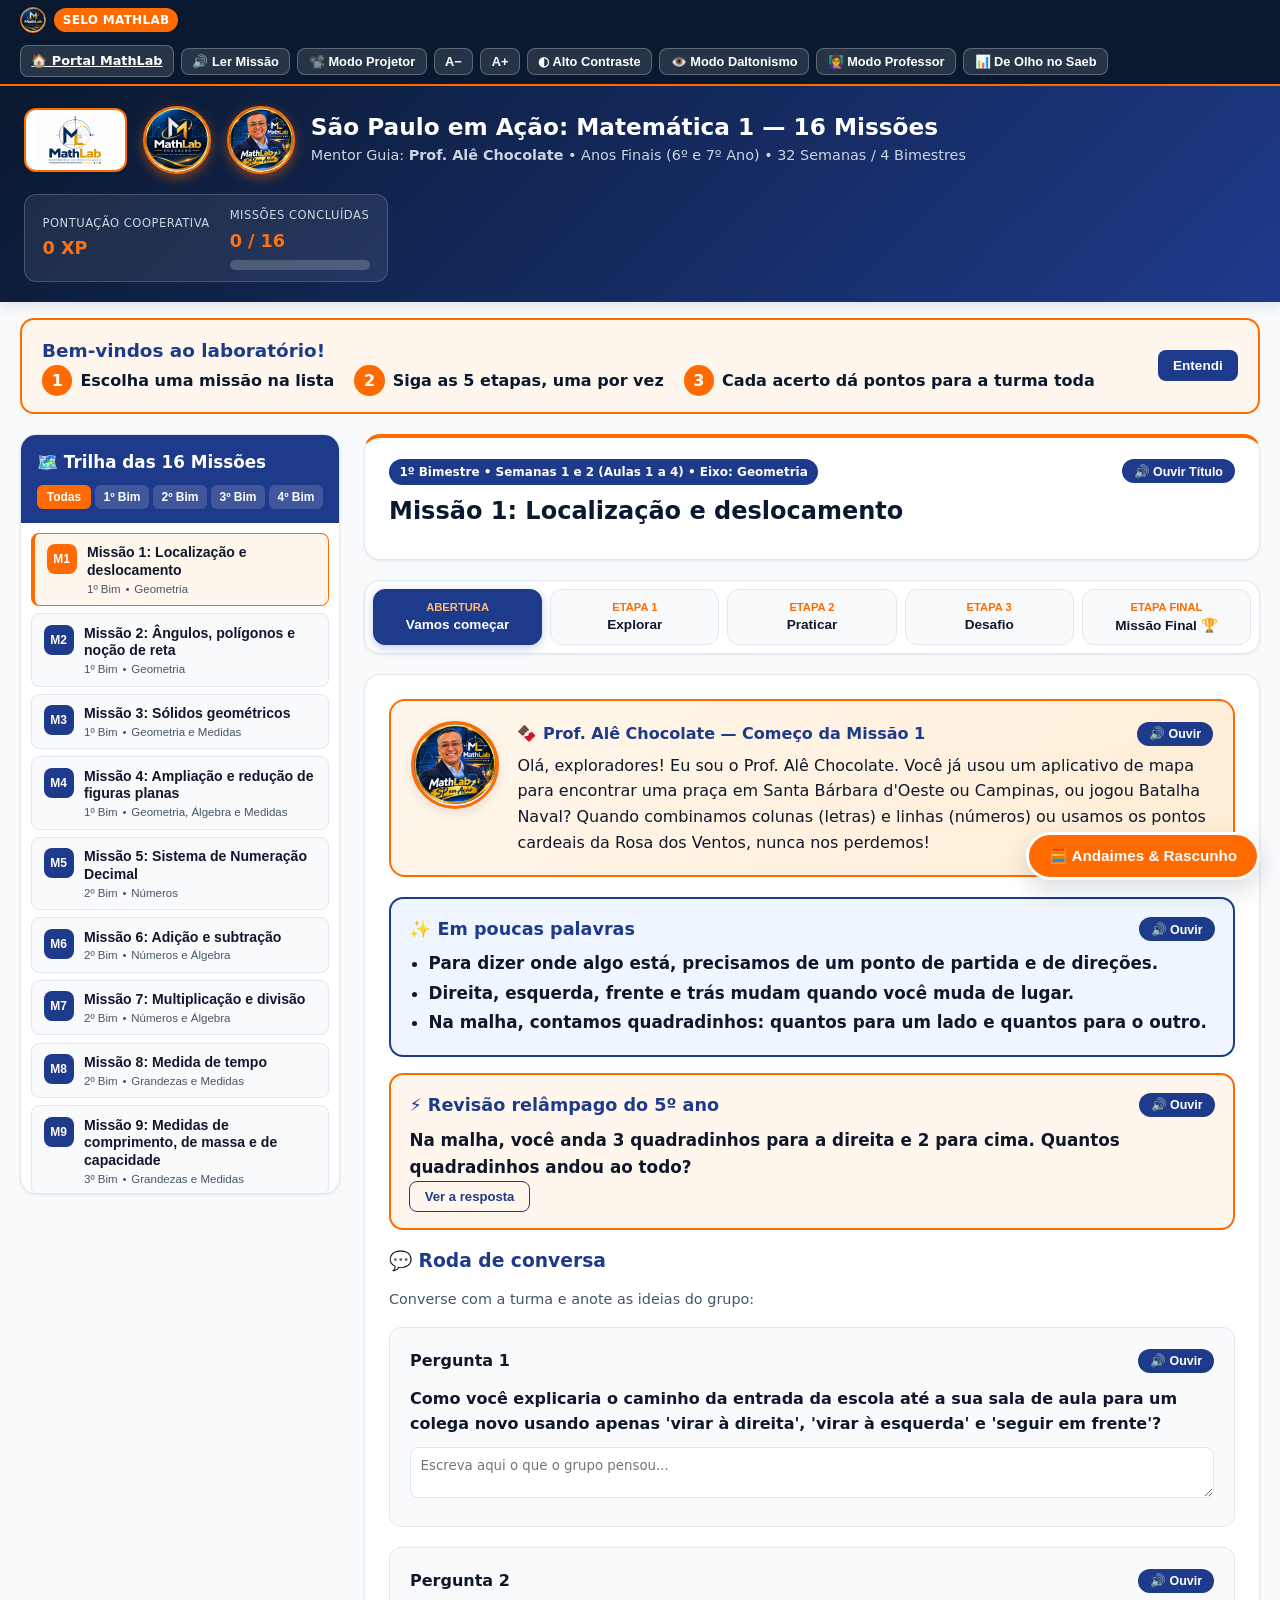
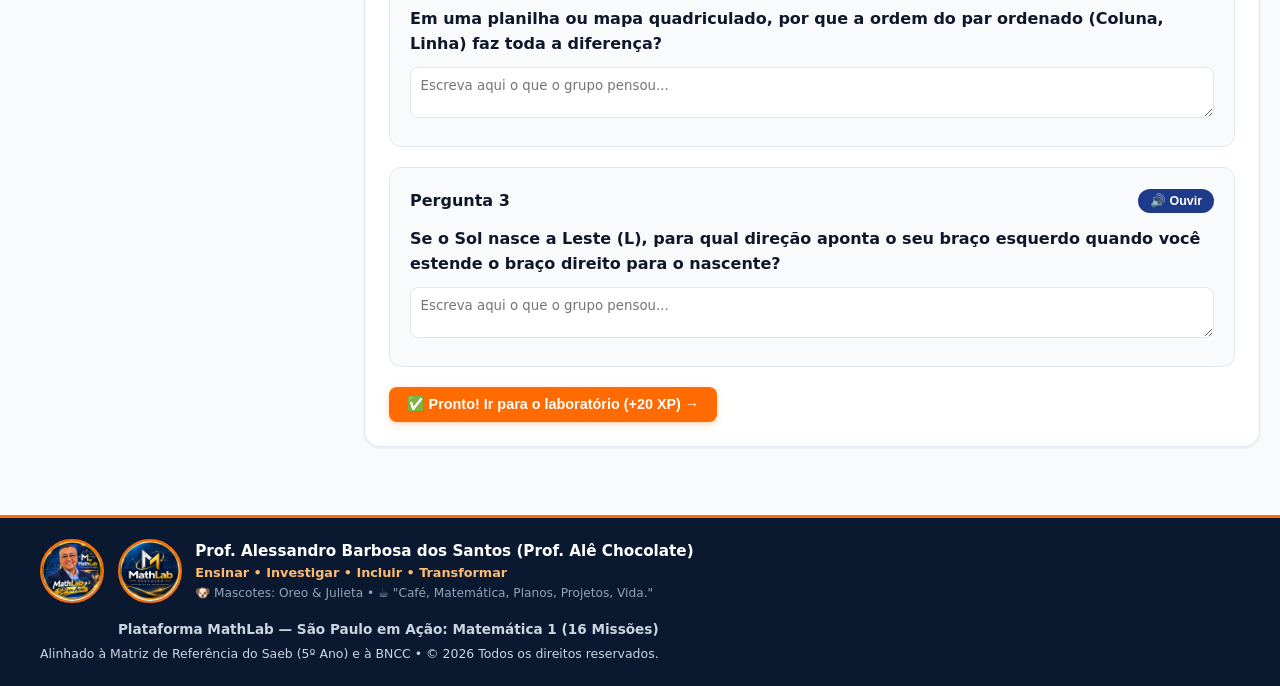
==== commit e767f5bc: "Add files via upload" ====
--- a/index.html
+++ b/index.html
@@ -1,7419 +1,144 @@
 <!DOCTYPE html>
 <html lang="pt-BR">
 <head>
-<meta charset="UTF-8">
-<meta name="viewport" content="width=device-width, initial-scale=1.0">
-<meta name="theme-color" content="#002855">
-<meta name="mobile-web-app-capable" content="yes">
-<meta name="apple-mobile-web-app-capable" content="yes">
-<meta name="apple-mobile-web-app-title" content="MathLab">
-<link rel="manifest" href="manifest.webmanifest">
-<link rel="apple-touch-icon" href="icons/apple-touch-icon.png">
-<title>MathLab - Laboratório de Matemática Interativa | Prof. Alê Chocolate</title>
-<link rel="icon" href="data:image/svg+xml,%3Csvg xmlns='http://www.w3.org/2000/svg' viewBox='0 0 64 64'%3E%3Crect width='64' height='64' rx='14' fill='%23002855'/%3E%3Cpath d='M32 10 52 22v20L32 54 12 42V22Z' fill='%23e69f00'/%3E%3Cpath d='M32 10v44M12 22l20 12 20-12' stroke='%23002855' stroke-width='3' fill='none'/%3E%3C/svg%3E">
-<style>
-:root{--bg:#070d19;--card:#0f172a;--nav:#0a1325;--tx:#f8fafc;--mu:#94a3b8;--gold:#e69f00;--gold2:#ffb703;--blue:#002855;--cy:#06b6d4;--gr:#10b981;--pk:#ec4899;--rd:#ef4444;--bd:rgba(230,159,0,.3);--cv:#030712;--fs:1rem}
-body.theme-light{--bg:#f1f5f9;--card:#fff;--nav:#002855;--tx:#0f172a;--mu:#475569;--gold:#d97706;--gold2:#b45309;--bd:rgba(217,119,6,.4);--cv:#f8fafc}
-body.theme-contrast{--bg:#000;--card:#111;--nav:#1a1a1a;--tx:#ff0;--mu:#fff;--gold:#ff0;--gold2:#ff0;--cy:#0ff;--gr:#0f0;--bd:#fff;--cv:#000}
-*{box-sizing:border-box;margin:0;padding:0;font-family:'Segoe UI',system-ui,sans-serif}
-html{font-size:var(--fs)}
-body{background:var(--bg);color:var(--tx);min-height:100vh;display:flex;flex-direction:column;transition:background .3s,color .3s}
-button:focus-visible,input:focus-visible{outline:3px solid var(--cy);outline-offset:2px}
-header{position:sticky;top:0;z-index:10;background:var(--nav);border-bottom:3px solid var(--gold);padding:.6rem 1.2rem;display:flex;justify-content:space-between;align-items:center;flex-wrap:wrap;gap:.8rem;color:#f8fafc}
-.brand{display:flex;align-items:center;gap:.8rem;cursor:pointer;background:none;border:0;color:var(--gold);font-size:1.2rem;font-weight:800}
-.brand img{height:48px;max-width:180px;object-fit:contain}
-.status{display:flex;gap:.9rem;background:rgba(0,0,0,.4);padding:.4rem 1rem;border-radius:50px;border:1px solid var(--bd);font-weight:800;font-size:.9rem}
-.tools{display:flex;gap:.4rem}
-.btn{background:rgba(255,255,255,.1);color:inherit;border:1px solid var(--bd);padding:.4rem .7rem;border-radius:8px;cursor:pointer;font-weight:700;font-size:.85rem}
-.btn:hover,.btn[aria-pressed=true]{background:var(--gold);color:#000}
-main{flex:1;width:100%;max-width:1400px;margin:0 auto;padding:1.5rem 1rem}
-h2.t{color:var(--gold2);font-size:1.3rem;border-bottom:2px solid var(--bd);padding-bottom:.5rem;margin:1rem 0}
-.cards{display:grid;grid-template-columns:repeat(auto-fill,minmax(230px,1fr));gap:1rem}
-.mod{background:var(--card);border:1px solid var(--bd);border-radius:16px;padding:1.2rem;text-align:left;color:var(--tx);cursor:pointer;display:flex;flex-direction:column;gap:.4rem}
-.mod:hover{border-color:var(--gold);transform:translateY(-3px)}
-.mod .ic{font-size:2rem}.mod b{font-size:1.1rem}.mod small{color:var(--mu)}
-.mod.soon{opacity:.55;cursor:default}.mod.soon:hover{transform:none;border-color:var(--bd)}
-.lab{display:grid;grid-template-columns:1fr 1fr;gap:1.5rem}
-@media(max-width:900px){.lab{grid-template-columns:1fr}}
-.box{background:var(--card);border:1px solid var(--bd);border-radius:16px;padding:1.5rem;display:flex;flex-direction:column;gap:1rem}
-.box h2{font-size:1.2rem;color:var(--gold2);display:flex;justify-content:space-between;gap:.5rem}
-canvas{width:100%;height:260px;display:block;background:var(--cv);border:2px solid var(--bd);border-radius:12px}
-.info{text-align:center;font-weight:800;font-size:1.1rem;color:var(--cy);border:1px solid var(--cy);border-radius:8px;padding:.5rem}
-.sl{background:rgba(0,0,0,.2);padding:.8rem 1rem;border-radius:10px}
-.sl label{display:flex;justify-content:space-between;font-weight:700;font-size:.95rem;margin-bottom:.3rem}
-.sl label span+span{color:var(--gold2)}
-input[type=range]{width:100%;accent-color:var(--gold);cursor:pointer}
-.qt{font-size:1.05rem;font-weight:600;line-height:1.5}
-.opts{display:flex;flex-direction:column;gap:.6rem}
-.opt{background:rgba(255,255,255,.05);color:var(--tx);border:1px solid var(--bd);padding:.8rem 1rem;border-radius:10px;cursor:pointer;text-align:left;font-size:.95rem;font-weight:600}
-.opt:hover:not(:disabled){background:rgba(230,159,0,.2);border-color:var(--gold)}
-.opt:disabled{opacity:.5;cursor:default}.opt.ok{border-color:var(--gr);background:rgba(16,185,129,.2);opacity:1}
-.fb{font-weight:700;padding:.8rem;border-radius:8px;text-align:center;display:none}
-.fb.ok{display:block;background:rgba(16,185,129,.2);color:var(--gr);border:1px solid var(--gr)}
-.fb.no{display:block;background:rgba(239,68,68,.2);color:var(--rd);border:1px solid var(--rd)}
-body.theme-contrast .fb,body.theme-contrast .fb.ok,body.theme-contrast .fb.no{color:#fff}
-.go{background:linear-gradient(90deg,var(--blue),var(--gold));color:#fff;border:0;padding:.75rem;border-radius:10px;font-weight:700;cursor:pointer;font-size:.95rem}
-.go:disabled{opacity:.4;cursor:default}
-footer{background:var(--nav);border-top:3px solid var(--gold);padding:1.2rem 1rem;margin-top:2rem;color:#f8fafc}
-.ft{max-width:1200px;margin:0 auto;display:flex;align-items:center;justify-content:space-between;flex-wrap:wrap;gap:1rem}
-.tc{display:flex;align-items:center;gap:1rem;cursor:pointer;padding:.4rem .8rem;border-radius:12px;transition:transform .2s,background .2s}
-.tc:hover{background:rgba(255,255,255,.05);transform:scale(1.02)}
-.tc img{width:70px;height:70px;border-radius:50%;border:2px solid var(--gold);object-fit:cover;background:#000}
-.tc h4{color:var(--gold2)}.tc p{font-size:.8rem;color:var(--cy);font-weight:700}.tc span,.fq{font-size:.8rem;color:#94a3b8}
-.fq{text-align:right}
-
-/* Modal de Créditos */
-.modal-overlay{position:fixed;top:0;left:0;width:100%;height:100%;background:rgba(0,0,0,0.8);backdrop-filter:blur(4px);display:flex;justify-content:center;align-items:center;z-index:1000;opacity:0;pointer-events:none;transition:opacity .3s ease;padding:1rem}
-.modal-overlay.active{opacity:1;pointer-events:auto}
-.modal-card{background:var(--card);border:2px solid var(--gold);border-radius:20px;padding:1.8rem;max-width:440px;width:100%;text-align:center;position:relative;box-shadow:0 10px 30px rgba(0,0,0,0.6);transform:translateY(20px);transition:transform .3s ease}
-.modal-overlay.active .modal-card{transform:translateY(0)}
-.modal-close{position:absolute;top:12px;right:16px;background:none;border:none;color:var(--tx);font-size:1.8rem;font-weight:bold;cursor:pointer;line-height:1}
-.modal-close:hover{color:var(--gold)}
-.modal-foto{width:140px;height:140px;border-radius:50%;border:3px solid var(--gold);object-fit:cover;margin-bottom:0.8rem;box-shadow:0 4px 15px rgba(230,159,0,0.3)}
-.modal-card h3{color:var(--gold2);font-size:1.4rem;margin-bottom:0.2rem}
-.modal-sub{font-size:0.85rem;color:var(--cy);font-weight:700;margin-bottom:0.8rem}
-.modal-bio{text-align:left;font-size:0.9rem;color:var(--tx);line-height:1.5}
-
-@media(prefers-reduced-motion:reduce){*{transition:none!important}}
-
-#mlExtras input:not([hidden]),#mlExtras select{width:100%;padding:.65rem;border:1px solid var(--bd);border-radius:8px;background:var(--card);color:var(--tx)}
-.mlFilters{display:grid;grid-template-columns:repeat(auto-fit,minmax(170px,1fr));gap:.8rem}
-.mlActions{display:flex;flex-wrap:wrap;gap:.6rem;align-items:center}
-.mlTable{overflow-x:auto}.mlTable table{width:100%;border-collapse:collapse;font-size:.85rem}
-.mlTable th,.mlTable td{padding:.65rem;text-align:left;border-bottom:1px solid var(--bd);vertical-align:top}.mlTable th{background:var(--cv)}
-#mlReport{display:flex;flex-direction:column;gap:1rem}#mlReport ul{padding-left:1.2rem}#mlExtras p{line-height:1.6}
-@media print{header,footer,#creditosModal,main> :not(#mlExtras),#mlExtras> :not(#mlDocente),#mlDocente> :not(#mlReport),.mlPagination{display:none!important}body,main,#mlExtras{display:block!important;background:#fff!important;color:#000!important;max-width:none!important;padding:0!important;border:0!important}#mlReport *{color:#000!important;background:#fff!important}table{font-size:9pt!important}thead{display:table-header-group}tr{break-inside:avoid}}
-.ggbbox{width:100%;height:300px;border:2px solid var(--bd);border-radius:12px;overflow:hidden;background:var(--cv)}
-.sr-only{position:absolute;width:1px;height:1px;margin:-1px;padding:0;overflow:hidden;clip:rect(0,0,0,0);white-space:nowrap;border:0}
-.gg-note{font-size:.8rem;color:var(--mu);text-align:center}
-
- 
-/* ===== Módulo mmc: simulador MMC/MDC (Fase 3) ===== */
-.mmc-modos{display:flex;gap:.4rem;margin-bottom:.5rem}
-.mmc-modos button{flex:1;background:rgba(255,255,255,.05);color:var(--tx);border:1px solid var(--bd);padding:.5rem;border-radius:8px;font-weight:700;font-size:.85rem;cursor:pointer}
-.mmc-modos button.on{background:var(--gold);color:#000;border-color:var(--gold)}
-.mmc-legenda{font-size:.75rem;color:var(--mu);text-align:center;margin-top:.3rem}
-
-
-/* ===== Módulo primos: crivo + máquina de testar (Fase 3) ===== */
-.pr-modos{display:flex;gap:.4rem;margin-bottom:.5rem}
-.pr-modos button{flex:1;background:rgba(255,255,255,.05);color:var(--tx);border:1px solid var(--bd);padding:.5rem;border-radius:8px;font-weight:700;font-size:.85rem;cursor:pointer}
-.pr-modos button.on{background:var(--gold);color:#000;border-color:var(--gold)}
-.pr-legenda{font-size:.75rem;color:var(--mu);text-align:center;margin-top:.3rem}
- 
-/* ===== Badges de pré-requisito e próximo passo (Fase 1.2) ===== */
-.mod-badges{display:flex;flex-wrap:wrap;gap:.3rem;margin-top:.4rem}
-.badge{font-size:.7rem;padding:.2rem .5rem;border-radius:6px;font-weight:700;line-height:1.3;white-space:nowrap;overflow:hidden;text-overflow:ellipsis;max-width:100%}
-.badge-prereq{background:rgba(239,68,68,.15);color:#fca5a5;border:1px solid rgba(239,68,68,.4)}
-.badge-prox{background:rgba(16,185,129,.15);color:#6ee7b7;border:1px solid rgba(16,185,129,.4)}
-.badge-bncc{background:rgba(6,182,212,.12);color:#67e8f9;border:1px solid rgba(6,182,212,.35);font-family:monospace}
-body.theme-light .badge-prereq{background:rgba(239,68,68,.1);color:#b91c1c;border-color:rgba(239,68,68,.4)}
-body.theme-light .badge-prox{background:rgba(16,185,129,.1);color:#047857;border-color:rgba(16,185,129,.4)}
-body.theme-light .badge-bncc{background:rgba(6,182,212,.1);color:#0e7490;border-color:rgba(6,182,212,.4)}
-body.theme-contrast .badge-prereq{background:#000;color:#f00;border-color:#f00}
-body.theme-contrast .badge-prox{background:#000;color:#0f0;border-color:#0f0}
-body.theme-contrast .badge-bncc{background:#000;color:#0ff;border-color:#0ff}
-</style>
- <style id="blCss">
-@page{size:A4;margin:12mm}
-#boletim{position:fixed;inset:0;z-index:100;background:#d9dde3;overflow:auto;padding:1rem;color:#111}
-#boletim .bl-ctl{max-width:210mm;margin:0 auto 1rem;background:#fff;border-radius:12px;padding:1rem;display:grid;gap:.7rem;grid-template-columns:repeat(auto-fit,minmax(190px,1fr));color:#111}
-#boletim .bl-ctl label{display:grid;gap:.25rem;font-size:.85rem;font-weight:600;color:#111}
-#boletim .bl-ctl input,#boletim .bl-ctl select,#boletim .bl-ctl textarea{background:#fff;color:#111;border:1px solid #6b7280;border-radius:8px;padding:.45rem;font:inherit;font-weight:400}
-#boletim .bl-ctl .bl-wide{grid-column:1/-1}
-#boletim .bl-btns{grid-column:1/-1;display:flex;gap:.6rem;flex-wrap:wrap;align-items:center}
-#boletim .bl-btns button{border:1px solid #1f4e8c;background:#fff;color:#1f4e8c;border-radius:8px;padding:.55rem .9rem;font:inherit;font-weight:700;cursor:pointer}
-#boletim .bl-btns button.go{background:#1f4e8c;color:#fff}
-#boletim .bl-aviso{font-size:.85rem;color:#444}
-.bl-page{max-width:210mm;margin:0 auto;background:#fff;color:#111;padding:14mm;box-shadow:0 2px 14px rgba(0,0,0,.25);font-size:10.5pt;line-height:1.4;font-family:system-ui,-apple-system,"Segoe UI",Roboto,Arial,sans-serif}
-.bl-page h1{font-size:17pt;margin:0 0 .15rem;color:#0b2a52}
-.bl-page h2{font-size:11.5pt;margin:1.1rem 0 .4rem;color:#0b2a52;border-bottom:1.5px solid #0b2a52;padding-bottom:.15rem}
-.bl-page p{margin:.3rem 0}
-.bl-cab{display:flex;justify-content:space-between;gap:1rem;align-items:flex-end;border-bottom:3px solid #e69f00;padding-bottom:.5rem}
-.bl-cab small{display:block;color:#444}
-.bl-id{display:grid;grid-template-columns:repeat(auto-fit,minmax(150px,1fr));gap:.2rem .8rem;margin:.6rem 0;font-size:10pt}
-.bl-id b{color:#0b2a52}
-.bl-kpis{display:grid;grid-template-columns:repeat(4,1fr);gap:.5rem;margin:.6rem 0}
-.bl-kpi{border:1.5px solid #0b2a52;border-radius:8px;padding:.45rem .55rem;text-align:center}
-.bl-kpi b{display:block;font-size:17pt;color:#0b2a52;line-height:1.1}
-.bl-kpi span{font-size:8.5pt;color:#333}
-.bl-page table{width:100%;border-collapse:collapse;font-size:9.5pt}
-.bl-page th,.bl-page td{border-bottom:1px solid #9ca3af;padding:.3rem .35rem;text-align:left;vertical-align:middle}
-.bl-page th{background:#eef1f5;color:#0b2a52}
-.bl-page td.n,.bl-page th.n{text-align:right;white-space:nowrap}
-.bl-bar{position:relative;height:11px;background:#e5e7eb;border:1px solid #6b7280;min-width:90px}
-.bl-bar i{display:block;height:100%;background:#1f4e8c}
-.bl-bar u{position:absolute;top:-3px;bottom:-3px;border-left:1.5px dashed #374151}
-.bl-sit{white-space:nowrap;font-weight:600}
-.bl-nota{border:1.5px solid #6b7280;border-radius:8px;min-height:30mm;padding:.5rem;white-space:pre-wrap;background:repeating-linear-gradient(transparent,transparent 6.4mm,#cbd5e1 6.4mm,#cbd5e1 6.7mm)}
-.bl-ass{display:grid;grid-template-columns:2fr 1fr;gap:1.5rem;margin-top:1.4rem;font-size:9pt}
-.bl-ass div{border-top:1px solid #111;padding-top:.2rem;text-align:center}
-.bl-rodape{margin-top:1rem;font-size:8.5pt;color:#444;border-top:1px solid #9ca3af;padding-top:.4rem}
-.bl-leit li{margin:.25rem 0}
-@media(max-width:640px){.bl-page{padding:8mm;font-size:10pt}.bl-kpis{grid-template-columns:repeat(2,1fr)}}
-@media print{
- body.bl-open>*:not(#boletim){display:none!important}
- body.bl-open{background:#fff!important;color:#111!important}
- #boletim{position:static!important;overflow:visible!important;background:#fff!important;padding:0!important}
- #boletim .bl-ctl{display:none!important}
- .bl-page{box-shadow:none!important;max-width:none!important;padding:0!important}
- .bl-page,.bl-page *{-webkit-print-color-adjust:exact;print-color-adjust:exact}
- .bl-sec,.bl-page tr,.bl-kpi{break-inside:avoid}
- .bl-page h2,.bl-page h3.bl-eixo{break-after:avoid}
-}
-.cod-bncc{font-family:ui-monospace,Consolas,monospace;font-size:.85em;white-space:nowrap}
-.bl-page h3.bl-eixo{margin:.8rem 0 .3rem;font-size:11pt}
-</style>
-<style id="f2Css">
-/* ===== FASE 2: modo professor e confirmação de envio da ADA ===== */
-body:not(.modo-prof) #mlDocente,body:not(.modo-prof) .so-prof{display:none!important}
-body.modo-prof .so-aluno{display:none!important}
-#bp.on{outline:2px solid var(--gold);background:rgba(230,159,0,.18)}
-#mlBannerProf{border:2px solid var(--gold);margin-bottom:1rem}
-#mlBannerProf p{margin:.3rem 0 .7rem;line-height:1.5}
-.ada-ov{position:fixed;inset:0;z-index:200;background:rgba(0,0,0,.72);display:flex;align-items:flex-start;justify-content:center;padding:1rem;overflow:auto}
-.ada-dlg{background:var(--card);color:var(--tx);border:2px solid var(--gold);border-radius:16px;max-width:760px;width:100%;padding:1.2rem 1.4rem;margin:auto;box-shadow:0 10px 30px rgba(0,0,0,.6)}
-.ada-dlg h2{margin:0 0 .4rem;font-size:1.25rem}
-.ada-dlg h3{margin:1rem 0 .3rem;font-size:1rem}
-.ada-dlg ul{margin:.2rem 0 .2rem 1.2rem;padding:0;line-height:1.55}
-.ada-dlg .ada-vai,.ada-dlg .ada-nao{border-radius:10px;padding:.2rem .9rem .6rem;margin-top:.6rem}
-.ada-dlg .ada-vai{border:1px solid var(--cy)}
-.ada-dlg .ada-nao{border:1px solid var(--gr)}
-.ada-dlg blockquote{margin:.4rem 0;padding:.6rem .8rem;border-left:4px solid var(--gold);background:var(--bg);white-space:pre-wrap;overflow-wrap:anywhere;line-height:1.5;font-size:.92rem}
-.ada-dlg pre{margin:.4rem 0;padding:.7rem;background:var(--bg);border:1px solid var(--bd);border-radius:8px;white-space:pre-wrap;overflow-wrap:anywhere;font-size:.82rem;max-height:14rem;overflow:auto}
-.ada-dlg .ada-alerta{border:2px solid #ef4444;border-radius:10px;padding:.5rem .8rem;margin:.6rem 0;background:rgba(239,68,68,.12)}
-.ada-dlg label{display:block;font-weight:700;margin-top:.7rem}
-.ada-dlg input[type=text]{width:100%;padding:.55rem;border-radius:8px;border:1px solid var(--bd);background:var(--bg);color:var(--tx);font:inherit}
-.ada-dlg .ada-chk{display:flex;gap:.5rem;align-items:flex-start;font-weight:400}
-.ada-dlg .ada-btns{display:flex;gap:.6rem;flex-wrap:wrap;margin-top:1rem;justify-content:flex-end}
-.ada-dlg .ada-btns button:disabled{opacity:.5;cursor:not-allowed}
-#adaLogBox{margin-top:1rem}
-.ft .dir{font-size:.72rem;opacity:.75;margin-top:.4rem;max-width:34rem}
-#adaLogBox summary{cursor:pointer;font-weight:700}
-#adaLogBox table{width:100%;border-collapse:collapse;font-size:.82rem;margin:.5rem 0}
-#adaLogBox th,#adaLogBox td{border-bottom:1px solid var(--bd);padding:.4rem;text-align:left;vertical-align:top}
-#adaLogBox pre{white-space:pre-wrap;overflow-wrap:anywhere;margin:.3rem 0;font-size:.8rem}
-</style>
-<style id="skinCss">
-/* ===== SKIN v2 (camada visual). Só vale com body.sk. Sem a classe, o app é o Clássico. ===== */
-body.sk{--bg:#061a38;--card:#0d2c58;--nav:#04122b;--tx:#eef3fb;--mu:#b3c3dc;--gold:#f2b01e;--gold2:#f6c453;--bd:#27497f;--cv:#041225;
---sk-sf2:#143b73;--sk-glow:rgba(242,176,30,.22);--sk-sh:0 10px 30px rgba(0,0,0,.35);
---ax1:#38bdf8;--ax2:#a78bfa;--ax3:#2dd4bf;--ax4:#fb923c;--ax5:#f472b6;--axfg:#061a38}
-body.sk.theme-light{--bg:#f3f6fb;--card:#ffffff;--nav:#0b2a52;--tx:#0b2347;--mu:#4a5c7a;--gold:#e09000;--gold2:#8a5a00;--bd:#ccd7ea;--cv:#f8fafc;
---sk-sf2:#eef3fb;--sk-glow:rgba(224,144,0,.18);--sk-sh:0 8px 24px rgba(11,35,71,.12);
---ax1:#0369a1;--ax2:#6d28d9;--ax3:#0f766e;--ax4:#c2410c;--ax5:#be185d;--axfg:#fff}
-body.sk.theme-contrast{--ax1:#ff0;--ax2:#ff0;--ax3:#ff0;--ax4:#ff0;--ax5:#ff0;--axfg:#000;--sk-sf2:#111;--sk-glow:transparent;--sk-sh:none}
-body.sk header{border-bottom:2px solid var(--gold);background:linear-gradient(180deg,#071d40,var(--nav))}
-body.sk.theme-light header{background:var(--nav)}
-body.sk.theme-contrast header{background:var(--nav)}
-body.sk .brand{font-size:0;color:inherit}
-body.sk .brand>img:not(.sk-word){display:none!important}
-body.sk .sk-word{height:30px;width:auto;display:block}
-body.sk .btn{border-radius:999px}
-body.sk .box,body.sk .mod{border-radius:18px}
-body.sk .box{box-shadow:var(--sk-sh)}
-body.sk .sk-ada{display:inline-flex;align-items:center;gap:.45rem;padding:.2rem .8rem .2rem .25rem;border-color:var(--gold)}
-body.sk .sk-ada img{width:28px;height:28px;object-fit:contain;border-radius:50%;background:#0b2a52}
-body.sk .sk-tog{white-space:nowrap}
-body:not(.sk) .sk-ada{display:none}
-/* home */
-.sk-hero{display:flex;gap:1.1rem;align-items:center;flex-wrap:wrap;margin:0 0 1.4rem;padding:1.3rem;border-radius:18px;background:linear-gradient(135deg,var(--sk-sf2),var(--card));border:1px solid var(--bd);position:relative;overflow:hidden}
-.sk-hero:before{content:"";position:absolute;right:-60px;top:-80px;width:280px;height:280px;background:radial-gradient(circle,var(--sk-glow),transparent 65%);pointer-events:none}
-.sk-hero h1{font-size:clamp(1.35rem,4vw,1.9rem);letter-spacing:-.01em;margin-bottom:.25rem}
-.sk-hero p{color:var(--mu);max-width:36rem;line-height:1.5}
-.sk-tot{margin-left:auto;min-width:14rem;position:relative}
-.sk-row{display:flex;justify-content:space-between;gap:.6rem;font-size:.82rem;color:var(--mu);margin-bottom:.35rem}
-.sk-row b{color:var(--tx)}
-.sk-pb{height:10px;border-radius:99px;background:var(--bg);overflow:hidden;border:1px solid var(--bd)}
-.sk-pb i{display:block;height:100%;border-radius:99px;background:var(--ax,var(--gold))}
-.sk-tot .sk-pb i{background:linear-gradient(90deg,var(--gold),#ffd36b)}
-.sk-grid{display:grid;grid-template-columns:repeat(auto-fill,minmax(290px,1fr));gap:1rem}
-.sk-card{position:relative;text-align:left;color:var(--tx);cursor:pointer;background:var(--card);border:1px solid var(--bd);border-radius:18px;padding:1.1rem 1.1rem 1.1rem 1.35rem;box-shadow:var(--sk-sh);overflow:hidden;display:flex;flex-direction:column;gap:.6rem;transition:transform .18s,border-color .18s;font-size:1rem}
-.sk-card:hover{transform:translateY(-3px);border-color:var(--ax)}
-.sk-card:before{content:"";position:absolute;left:0;top:0;bottom:0;width:6px;background:var(--ax)}
-.sk-ic{width:54px;height:54px;border-radius:14px;background:var(--ax);color:var(--axfg);display:grid;place-items:center;flex:none}
-.sk-ic svg{width:32px;height:32px}
-.sk-card h2{font-size:1.25rem;border:0;margin:0;padding:0;color:var(--tx)}
-.sk-card p{color:var(--mu);font-size:.92rem;line-height:1.45}
-.sk-meta{display:flex;gap:.4rem;flex-wrap:wrap;font-size:.78rem}
-.sk-chip{border:1px solid var(--bd);border-radius:99px;padding:.1rem .6rem;color:var(--mu);background:var(--bg)}
-.sk-card .sk-pb i{background:var(--ax)}
-.sk-go{margin-top:.1rem;color:var(--gold2);font-weight:800;font-size:.9rem}
-.sk-voltar{margin:0 0 1rem}
-.sk-eh{display:flex;gap:1rem;align-items:center;flex-wrap:wrap;margin:0 0 1.2rem;padding:1.2rem;border-radius:18px;background:linear-gradient(135deg,var(--sk-sf2),var(--card));border:1px solid var(--bd);border-left:6px solid var(--ax)}
-.sk-eh h1{font-size:clamp(1.3rem,3.6vw,1.8rem);margin-bottom:.2rem}
-.sk-eh p{color:var(--mu);max-width:36rem;line-height:1.5}
-.sk-eh .sk-tot{margin-left:auto}
-.sk-eh .sk-pb i{background:var(--ax)}
-.sk-cards{--ax:inherit}
-.sk-cards .mod{border-top:4px solid var(--ax);position:relative}
-.sk-cards .mod:hover{border-color:var(--ax)}
-.sk-dots{display:flex;gap:5px;align-items:center;font-size:.76rem;color:var(--mu)}
-.sk-dots i{width:12px;height:12px;border-radius:50%;border:2px solid var(--ax);display:inline-block}
-.sk-dots i.f{background:var(--ax)}
-.sk-novo{align-self:flex-start;font-size:.68rem;background:var(--gold);color:#2a1b00;border-radius:99px;padding:.05rem .55rem;font-weight:800}
-.sk-oculto{display:none!important}
-/* abertura */
-#skSplash{position:fixed;inset:0;z-index:100;display:grid;place-items:center;overflow:hidden;background:radial-gradient(120% 90% at 50% 38%,#12437f 0%,#082752 45%,#04122b 100%);color:#eef3fb}
-#skSplash[hidden]{display:none}
-#skSplash.sai{opacity:0;transition:opacity .45s ease}
-#skSplash .luz{position:absolute;left:50%;top:40%;width:900px;height:900px;margin:-450px 0 0 -450px;background:radial-gradient(circle,rgba(242,176,30,.28) 0%,rgba(242,176,30,.08) 35%,transparent 62%);opacity:0;animation:skLuz 2.4s .2s ease-out forwards}
-#skSplash .grade{position:absolute;inset:0;background-image:linear-gradient(rgba(120,170,255,.07) 1px,transparent 1px),linear-gradient(90deg,rgba(120,170,255,.07) 1px,transparent 1px);background-size:44px 44px;-webkit-mask-image:radial-gradient(circle at 50% 42%,#000 0,transparent 70%);mask-image:radial-gradient(circle at 50% 42%,#000 0,transparent 70%)}
-#skSplash .logo{position:relative;width:min(380px,72vw);opacity:0;transform:translateY(14px) scale(.96);animation:skEnt 1.1s .35s cubic-bezier(.2,.8,.2,1) forwards;filter:drop-shadow(0 8px 30px rgba(0,0,0,.45))}
-#skSplash .lw{position:relative;display:block}
-#skSplash .lw img{display:block;width:100%;height:auto}
-#skSplash .mk{position:absolute;inset:0;overflow:hidden;-webkit-mask:var(--m) center/contain no-repeat;mask:var(--m) center/contain no-repeat}
-#skSplash .mk:after{content:"";position:absolute;top:-10%;bottom:-10%;width:22%;left:-30%;background:linear-gradient(100deg,transparent,rgba(255,230,160,.75),transparent);transform:skewX(-14deg);animation:skVarre 1.5s 1.5s ease-in-out forwards}
-#skSplash .txt{position:absolute;bottom:14%;left:0;right:0;text-align:center;color:#b3c3dc;font-size:.9rem;letter-spacing:.04em;opacity:0;animation:skFade 1s 1.9s forwards}
-#skSplash .adaBox{position:absolute;right:max(16px,6vw);bottom:9%;display:flex;align-items:flex-end;gap:10px;opacity:0;transform:translateY(20px);animation:skEnt 900ms 1.6s cubic-bezier(.2,.8,.2,1) forwards}
-#skSplash .adaBox img{width:clamp(70px,13vw,112px);height:auto;filter:drop-shadow(0 6px 14px rgba(0,0,0,.4))}
-#skSplash .bal{background:#eef3fb;color:#0b2347;border-radius:14px 14px 4px 14px;padding:.5rem .75rem;font-size:.82rem;max-width:190px;margin-bottom:46px;box-shadow:0 8px 24px rgba(0,0,0,.3)}
-#skSplash .pular{position:absolute;top:14px;right:14px;background:rgba(255,255,255,.1);border:1px solid rgba(255,255,255,.4);color:#eef3fb;border-radius:999px;padding:.4rem .9rem;cursor:pointer;font-size:.85rem}
-#skSplash .entrar{position:absolute;left:50%;bottom:5%;transform:translateX(-50%);background:var(--gold);color:#2a1b00;border:0;border-radius:999px;padding:.7rem 1.8rem;font-weight:800;font-size:1rem;cursor:pointer;opacity:0;animation:skFade .8s 2.2s forwards;box-shadow:0 6px 20px rgba(242,176,30,.35)}
-@keyframes skLuz{to{opacity:1}}@keyframes skEnt{to{opacity:1;transform:none}}@keyframes skFade{to{opacity:1}}@keyframes skVarre{to{left:120%}}
-@media(prefers-reduced-motion:reduce){#skSplash *,#skSplash *:after{animation-duration:.01ms!important;animation-delay:0s!important}body.sk .sk-card{transition:none}}
-/* diálogo da ADA */
-#skAdaDlg{position:fixed;inset:0;z-index:90;background:rgba(2,10,26,.72);display:grid;place-items:center;padding:1rem}
-#skAdaDlg[hidden]{display:none}
-.sk-adab{background:var(--card);color:var(--tx);border:1px solid var(--gold);border-radius:20px;max-width:30rem;width:100%;max-height:90vh;overflow:auto;padding:1.2rem 1.3rem;box-shadow:0 20px 60px rgba(0,0,0,.5);position:relative}
-.sk-adab .top{display:flex;gap:.9rem;align-items:center;margin-bottom:.6rem}
-.sk-adab .top img{width:84px;height:auto;flex:none}
-.sk-adab h2{font-size:1.25rem;color:var(--tx);border:0;margin:0;padding:0}
-.sk-adab p,.sk-adab li{line-height:1.55;color:var(--mu);font-size:.94rem}
-.sk-adab ul{padding-left:1.1rem;margin:.5rem 0 .8rem}
-.sk-adab .acoes{display:flex;gap:.5rem;flex-wrap:wrap;margin-top:.6rem}
-.sk-adab .fechar{position:absolute;top:.5rem;right:.7rem;background:none;border:0;color:var(--tx);font-size:1.6rem;cursor:pointer;line-height:1}
-body.sk header .tools{flex-wrap:wrap;justify-content:flex-end;max-width:100%}
-body.sk header{max-width:100vw}
-@media(max-width:700px){body.sk header{padding:.5rem .7rem}body.sk .status{font-size:.82rem;padding:.3rem .7rem}body.sk .sk-hero,body.sk .sk-eh{padding:1rem}.sk-tot{margin-left:0;min-width:0;width:100%}}
-header .tools{flex-wrap:wrap;justify-content:flex-end;max-width:100%}
-@media(max-width:600px){#skSplash .adaBox{bottom:17%;right:12px}#skSplash .bal{max-width:150px;font-size:.78rem}}
-</style>
+  <meta charset="UTF-8">
+  <meta name="viewport" content="width=device-width, initial-scale=1.0">
+  <title>Plataforma MathLab — São Paulo em Ação: Matemática 1 (16 Missões) | Prof. Alê Chocolate</title>
+  <link rel="icon" href="assets/logo-circular.jpg">
+  <link rel="stylesheet" href="styles.css">
+  <link rel="stylesheet" href="evolucao.css">
 </head>
 <body>
-<header>
-  <button class="brand" onclick="home()" aria-label="Voltar ao início">
-    <img src="https://lh3.googleusercontent.com/d/1M7CCspb4ZrbdILayyqNUhmqN1SyW9H1c" alt="" onerror="this.style.display='none'">MathLab
+
+  <!-- Barra de Acessibilidade Global e DUA (Desenho Universal para a Aprendizagem) -->
+  <nav class="a11y-bar" aria-label="Barra de Acessibilidade e DUA">
+    <div class="a11y-brand">
+      <img src="assets/logo-circular.jpg" alt="Selo MathLab" style="width:26px;height:26px;border-radius:50%;object-fit:cover;border:1px solid var(--orange-vibrant)">
+      <span class="selo-badge">Selo MathLab</span>
+      <span>Acessibilidade DUA • Recomposição de Aprendizagens (Saeb 5º Ano &amp; BNCC)</span>
+    </div>
+    <div class="a11y-controls">
+      <a href="https://prof-ale.github.io/MathLab/" class="a11y-btn" title="Voltar ao Laboratório Principal MathLab">🏠 Portal MathLab</a>
+      <button type="button" class="a11y-btn" id="a11y-speak" title="Ler abertura em voz alta (Web Speech API pt-BR)">🔊 Ler Missão</button>
+      <button type="button" class="a11y-btn" id="a11y-font-down" title="Diminuir tamanho da fonte">A−</button>
+      <button type="button" class="a11y-btn" id="a11y-font-up" title="Aumentar tamanho da fonte">A+</button>
+      <button type="button" class="a11y-btn" id="a11y-contrast" title="Alternar modo de Alto Contraste">◐ Alto Contraste</button>
+      <button type="button" class="a11y-btn" id="a11y-colorblind" title="Modo Acessível para Daltonismo (Hachuras e Rótulos Diretos no Canvas)">👁️ Modo Daltonismo</button>
+      <button type="button" class="a11y-btn active" id="a11y-teacher" title="Exibir/Ocultar Etiquetas Saeb, Nível de Proficiência (N1-N8) e Bloom">👩‍🏫 Tags Saeb/Prof.</button>
+      <button type="button" class="a11y-btn" onclick="window.openTeacherSaebModal()" title="Abrir Painel De Olho no Saeb">📊 De Olho no Saeb</button>
+    </div>
+  </nav>
+
+  <!-- Cabeçalho Principal Identidade Visual MathLab -->
+  <header class="main-header">
+    <div class="header-inner">
+      <div class="brand-title-group">
+        <div class="logo-oficial-badge">
+          <img src="assets/logo-oficial.png" alt="Logotipo Oficial MathLab — Matemática em Investigação">
+        </div>
+        <div class="logo-emblem">
+          <img src="assets/logo-circular.jpg" alt="Emblema Circular MathLab Educação">
+        </div>
+        <div class=" logo-emblem">
+          <img src="assets/avatar-prof-ale-sp.jpg" alt="Prof. Alê Chocolate — MathLab SP em Ação">
+        </div>
+        <div class="brand-text">
+          <h1>São Paulo em Ação: Matemática 1 — 16 Missões</h1>
+          <p>Mentor Guia: <strong>Prof. Alê Chocolate</strong> • Anos Finais (6º e 7º Ano) • 32 Semanas / 4 Bimestres</p>
+        </div>
+      </div>
+
+      <div class="gamification-hud" aria-live="polite">
+        <div class="hud-stat">
+          <span class="hud-label">Pontuação Cooperativa</span>
+          <span class="hud-value" id="hud-xp">0 XP</span>
+        </div>
+        <div class="hud-stat">
+          <span class="hud-label">Missões Concluídas</span>
+          <span class="hud-value" id="hud-missions">0 / 16</span>
+          <div class="progress-bar-outer" role="progressbar" aria-label="Progresso nas 16 missões">
+            <div class="progress-bar-fill" id="hud-progress-bar"></div>
+          </div>
+        </div>
+      </div>
+    </div>
+  </header>
+
+  <!-- Layout Principal: Seletor das 16 Missões por Bimestre + Área Gamificada de 5 Abas -->
+  <main class="app-layout">
+    <aside class="missions-sidebar" aria-label="Navegação das 16 Missões por Bimestre">
+      <div class="sidebar-header">
+        <h2>🗺️ Trilha das 16 Missões</h2>
+        <div class="bimester-tabs" role="tablist" aria-label="Filtrar por Bimestre">
+          <button type="button" class="bim-tab active" data-bim="0">Todas</button>
+          <button type="button" class="bim-tab" data-bim="1">1º Bim</button>
+          <button type="button" class="bim-tab" data-bim="2">2º Bim</button>
+          <button type="button" class="bim-tab" data-bim="3">3º Bim</button>
+          <button type="button" class="bim-tab" data-bim="4">4º Bim</button>
+        </div>
+      </div>
+      <div class="missions-list" id="missions-list"></div>
+    </aside>
+
+    <section class="mission-workspace" aria-live="polite">
+      <div class="mission-banner" id="mission-banner"></div>
+      <nav class="mission-tabs-nav" id="mission-tabs-nav" aria-label="5 Etapas Gamificadas da Missão"></nav>
+      <div id="stage-content"></div>
+    </section>
+  </main>
+
+  <!-- Andaimes Pedagógicos (Scaffolding Retrátil: Quadro de Ordens 6ª Ordem/Decimais, Calculadora EF05MA06 e Malha) -->
+  <button type="button" class="scaffolding-fab" id="scaffolding-fab" aria-label="Abrir Andaimes Pedagógicos e Rascunho Interativo">
+    🧮 Andaimes &amp; Rascunho
   </button>
-  <div class="status" aria-live="polite">
-    <span>⚡ <b id="xp">0</b> XP</span><span title="Ofensiva diária de estudo">🔥 <b id="cb">0</b></span><span id="bg">📐 Iniciante</span>
-  </div>
-  <div class="tools">
-    <button class="btn" onclick="fonte(1)" aria-label="Aumentar fonte">A+</button>
-    <button class="btn" onclick="fonte(-1)" aria-label="Diminuir fonte">A-</button>
-    <button class="btn" onclick="tema('light')" aria-label="Modo claro">☀️</button>
-    <button class="btn" onclick="tema('dark')" aria-label="Modo noturno">🌙</button>
-    <button class="btn" onclick="tema('contrast')" aria-label="Alto contraste">◐</button>
-    <button class="btn" id="bp" onclick="alternarModoProfessor()" aria-pressed="false" aria-label="Entrar no modo professor" title="Entrar no modo professor (sem senha)">👩‍🏫</button>
-    <button class="btn" id="bm" onclick="musica(!S.au.m)" aria-pressed="false" aria-label="Música de fundo" title="Ligar a música">🎵</button>
-    <button class="btn" id="bs" onclick="efeitos(!S.au.s)" aria-pressed="true" aria-label="Efeitos sonoros" title="Desligar os efeitos sonoros">🔊</button>
-  </div>
-</header>
 
-<main id="main"></main>
+  <aside class="scaffolding-drawer" id="scaffolding-drawer" aria-label="Bloco de Andaimes Pedagógicos">
+    <div class="scaffolding-header">
+      <strong>🛠️ Andaimes Pedagógicos (DUA)</strong>
+      <button type="button" id="scaffolding-close" style="background:none;border:none;color:#fff;font-size:1.25rem;cursor:pointer" aria-label="Fechar Andaimes">&times;</button>
+    </div>
+    <div style="display:flex;gap:0.35rem;padding:0.5rem 1rem;background:var(--bg-main);border-bottom:1px solid var(--border-color)">
+      <button type="button" class="btn-secondary scaf-tab-btn" data-tab="qvl" style="flex:1;padding:0.35rem">Quadro de Ordens</button>
+      <button type="button" class="btn-secondary scaf-tab-btn" data-tab="calc" style="flex:1;padding:0.35rem">Porcentagem (EF05MA06)</button>
+      <button type="button" class="btn-secondary scaf-tab-btn" data-tab="grid" style="flex:1;padding:0.35rem">Malha Rascunho</button>
+    </div>
+    <div class="scaffolding-body" id="scaffolding-body"></div>
+  </aside>
 
-<footer>
-  <div class="ft">
-    <div class="tc" onclick="abrirCreditos()" onkeydown="if(event.key==='Enter'||event.key===' '){event.preventDefault();abrirCreditos()}" role="button" tabindex="0" aria-label="Ver créditos do projeto e ampliar imagem">
-      <img src="https://lh3.googleusercontent.com/d/1V9pEWzeeHIoNNreWR3CFhyENKkv7Kgrp" alt="Prof. Alê Chocolate" onerror="this.onerror=null;this.src='https://api.dicebear.com/7.x/bottts/svg?seed=AleChocolate'">
-      <div><h4>Prof. Alê Chocolate 🔍</h4><p>Ensinar • Investigar • Incluir • Transformar</p><span>🐶 Mascotes: Oreo & Julieta</span></div>
-    </div>
-    <div class="fq"><p>☕ <em>"Café, Matemática, Planos, Projetos, Vida."</em></p><p><b>MathLab • Matemática em Investigação</b></p><p class="dir">© 2026 Prof. Alessandro Barbosa dos Santos (Prof. Alê Chocolate). Todos os direitos reservados. Uso gratuito, mas é proibido usar, alterar ou distribuir sem dar o crédito devido ao autor.</p></div>
-  </div>
-</footer>
-
-<!-- Modal de Créditos -->
-<div id="creditosModal" class="modal-overlay" onclick="fecharCreditos(event)" aria-hidden="true">
-  <div class="modal-card">
-    <button class="modal-close" onclick="fecharCreditos(null, true)" aria-label="Fechar créditos">&times;</button>
-    <img src="https://lh3.googleusercontent.com/d/1V9pEWzeeHIoNNreWR3CFhyENKkv7Kgrp" alt="Prof. Alê Chocolate, Oreo e Julieta" class="modal-foto" onerror="this.onerror=null;this.src='https://api.dicebear.com/7.x/bottts/svg?seed=AleChocolate'">
-    <h3>Prof. Alê Chocolate</h3>
-    <p class="modal-sub">Ensinar • Investigar • Incluir • Transformar</p>
-    <div class="modal-bio">
-      <p>🐶 <strong>Mascotes especiais:</strong> Oreo & Julieta</p>
-      <p>☕ <em>"Café, Matemática, Planos, Projetos, Vida."</em></p>
-      <hr style="border:0; border-top:1px solid var(--bd); margin:0.8rem 0;">
-      <p style="font-size:0.88rem; color:var(--mu);">
-        O <strong>MathLab</strong> é um laboratório interativo desenvolvido para estimular o aprendizado investigador, a autonomia e a inclusão visual no ensino fundamental de Matemática.
-      </p>
-      <p style="font-size:0.82rem; color:var(--mu);">
-        © 2026 Prof. Alessandro Barbosa dos Santos (Prof. Alê Chocolate). Todos os direitos reservados. O uso é gratuito, mas é proibido usar, alterar ou distribuir sem dar o crédito devido ao autor.
-      </p>
+  <!-- Modal Painel do Professor (Modo De Olho no Saeb) -->
+  <div id="teacher-saeb-modal" style="display:none;position:fixed;inset:0;background:rgba(10,25,47,0.75);z-index:1100;align-items:center;justify-content:center;padding:1rem">
+    <div style="background:var(--bg-card);border:3px solid var(--orange-vibrant);border-radius:16px;max-width:860px;width:100%;max-height:85vh;overflow:auto;padding:1.5rem;box-shadow:var(--shadow-lg)">
+      <div style="display:flex;justify-content:space-between;align-items:center;margin-bottom:1rem;border-bottom:2px solid var(--border-color);padding-bottom:0.65rem">
+        <h3 style="color:var(--navy-primary)">👩‍🏫 Painel do Professor — Modo De Olho no Saeb (Recomposição 6º Ano)</h3>
+        <button type="button" class="btn-secondary" onclick="document.getElementById('teacher-saeb-modal').style.display='none'">Fechar &times;</button>
+      </div>
+      <div id="teacher-saeb-body"></div>
     </div>
   </div>
-</div>
 
-<script>
-/* ===== ESTADO E PROGRESSO ===== */
-const ESTADO_INICIAL=()=>({xp:0,done:{},niv:{},err:{},cnt:{},au:{m:0,s:1},streak:1,lastLogin:null,hist:[],student:'',turma:'',perfis:{},adaLog:[],modoProfessor:false,modoProfAtividade:0});
-const MAX_HIST=4000,ADA_LOG_MAX=50,HIST_LS=300,MAX_HIST_IDB=50000;
-let storageOK=false,storageError='',storageTime='',leituraFalhou=false,dadosBrutos='',lsHistEmIdb=false,avisoIdb='';
-function normalizarEstado(obj){
-  const s=Object.assign(ESTADO_INICIAL(),obj);
-  if(!Number.isFinite(s.xp)||s.xp<0)s.xp=0;
-  if(!Number.isFinite(s.streak))s.streak=1;
-  for(const k of ['done','niv','err','cnt','perfis'])if(!s[k]||typeof s[k]!=='object'||Array.isArray(s[k]))s[k]={};
-  s.au=Object.assign({m:0,s:1},s.au&&typeof s.au==='object'&&!Array.isArray(s.au)?s.au:{});
-  s.hist=Array.isArray(s.hist)?s.hist.filter(r=>r&&typeof r==='object'):[];delete s.histEm;delete s.histTotal;
-  s.student=String(s.student||'');s.turma=String(s.turma||'');
-  s.adaLog=(Array.isArray(s.adaLog)?s.adaLog:[]).filter(e=>e&&typeof e==='object').slice(-ADA_LOG_MAX);s.modoProfessor=s.modoProfessor===true;s.modoProfAtividade=Number.isFinite(s.modoProfAtividade)?s.modoProfAtividade:0;
-  return s;
-}
-function carregarEstado(){
-  let raw=null;
-  try{raw=localStorage.getItem('mathlab')}
-  catch(e){leituraFalhou=true;storageError='O navegador bloqueou o armazenamento local ('+e.message+').';return ESTADO_INICIAL()}
-  if(!raw)return ESTADO_INICIAL();
-  try{
-    const p=JSON.parse(raw);
-    if(!p||typeof p!=='object'||Array.isArray(p))throw Error('formato inesperado');
-    lsHistEmIdb=p.histEm==='idb';
-    return normalizarEstado(p);
-  }catch(e){
-    leituraFalhou=true;dadosBrutos=raw;
-    storageError='Os dados salvos neste navegador estão ilegíveis ('+e.message+'). Foram preservados e não serão sobrescritos.';
-    try{if(!localStorage.getItem('mathlab-ilegivel'))localStorage.setItem('mathlab-ilegivel',raw)}catch(_){}
-    return ESTADO_INICIAL();
-  }
-}
-let S=carregarEstado();
-function storageStatus(){
-  const el=document.getElementById('mlStorage');
-  if(el){el.textContent=storageOK?'✓ Gravação local verificada às '+storageTime+' · '+S.hist.length+' respostas'+(mlDB.ativo()?' (histórico completo no banco IndexedDB do navegador).':'.'):'⚠ Dados apenas nesta sessão: '+storageError+' Faça um backup JSON.';el.style.color=storageOK?'var(--gr)':'var(--rd)'}
-  let w=document.getElementById('mlSaveWarn');
-  if(!w){w=document.createElement('div');w.id='mlSaveWarn';w.setAttribute('role','alert');w.style.cssText='position:sticky;top:0;z-index:50;background:#7a1f1f;color:#fff;padding:.5rem 1rem;font-weight:600;display:none';document.body.insertBefore(w,document.body.firstChild)}
-  const ruim=(!storageOK&&storageError)||avisoIdb;
-  w.style.display=ruim?'block':'none';
-  w.textContent=avisoIdb?'⚠ '+avisoIdb:ruim?'⚠ Atenção: o progresso não está sendo salvo neste navegador. '+storageError+' Baixe um backup JSON antes de fechar.':'';
-}
-const CAMPOS_PROGRESSO=['xp','done','niv','err','cnt','streak','lastLogin'];
-const chavePerfil=(n,t)=>((t||'').trim()+'|'+(n||'').trim()).toLocaleLowerCase('pt-BR');
-function guardarPerfil(){const o={};CAMPOS_PROGRESSO.forEach(c=>o[c]=S[c]);S.perfis[chavePerfil(S.student,S.turma)]=o}
-function trocarPerfil(nome,turma){
-  guardarPerfil();S.student=nome;S.turma=turma;
-  const p=S.perfis[chavePerfil(nome,turma)],base=ESTADO_INICIAL();
-  CAMPOS_PROGRESSO.forEach(c=>S[c]=p&&p[c]!==undefined?JSON.parse(JSON.stringify(p[c])):base[c]);
-  return !!p;
-}
-const histMax=()=>mlDB.ativo()?MAX_HIST_IDB:MAX_HIST;
-function limitarHist(){const ex=S.hist.length-histMax();if(ex>0){const fora=S.hist.splice(0,ex);S.histDescartados=(S.histDescartados||0)+ex;if(mlDB.ativo())mlDB.apagar(fora.map(r=>r.id))}}
-const save=()=>{
-  if(leituraFalhou){storageOK=false;storageStatus();return false}
-  try{
-    guardarPerfil();limitarHist();
-    const ls=mlDB.ativo()?Object.assign({},S,{hist:S.hist.slice(-HIST_LS),histEm:'idb',histTotal:S.hist.length}):S;
-    const text=JSON.stringify(ls);localStorage.setItem('mathlab',text);
-    if(localStorage.getItem('mathlab')!==text)throw Error('A leitura não confirmou a gravação');
-    storageOK=true;storageTime=new Date().toLocaleTimeString('pt-BR');storageError='';storageStatus();return true
-  }catch(e){
-    storageOK=false;storageError=(e&&e.name==='QuotaExceededError')?'O espaço local está cheio. Exporte o relatório e limpe o histórico.':(e&&e.message)||'Falha ao gravar';storageStatus();return false
-  }
-};
+  <!-- Rodapé Institucional Prof. Alê Chocolate -->
+  <footer style="background:var(--navy-dark);color:#CBD5E1;padding:1.35rem;font-size:0.85rem;border-top:3px solid var(--orange-vibrant);margin-top:2rem">
+    <div style="max-width:1200px;margin:0 auto;display:flex;flex-wrap:wrap;justify-content:space-between;align-items:center;gap:1rem">
+      <div style="display:flex;align-items:center;gap:0.85rem">
+        <img src="assets/avatar-prof-ale-sp.jpg" alt="Prof. Alê Chocolate — MathLab SP em Ação" style="width:64px;height:64px;border-radius:50%;border:2px solid var(--orange-vibrant);object-fit:cover">
+        <img src="assets/logo-circular.jpg" alt="MathLab Educação" style="width:64px;height:64px;border-radius:50%;border:2px solid var(--orange-vibrant);object-fit:cover">
+        <div style="text-align:left">
+          <strong style="color:#FFFFFF;font-size:0.95rem">Prof. Alessandro Barbosa dos Santos (Prof. Alê Chocolate)</strong>
+          <p style="color:#FDBA74;font-weight:700;font-size:0.8rem">Ensinar • Investigar • Incluir • Transformar</p>
+          <p style="font-size:0.76rem;color:#94A3B8">🐶 Mascotes: Oreo &amp; Julieta • ☕ "Café, Matemática, Planos, Projetos, Vida."</p>
+        </div>
+      </div>
+      <div style="text-align:right">
+        <p><strong>Plataforma MathLab — São Paulo em Ação: Matemática 1 (16 Missões)</strong></p>
+        <p style="margin-top:0.2rem;font-size:0.78rem">Alinhado à Matriz de Referência do Saeb (5º Ano) e à BNCC • © 2026 Todos os direitos reservados.</p>
+      </div>
+    </div>
+  </footer>
 
-/* ===== 5.2 HISTÓRICO NO INDEXEDDB =====
-   O estado (XP, níveis, perfis) continua no localStorage. O histórico de respostas passa a viver no
-   IndexedDB, que comporta muito mais. Enquanto a migração não for confirmada, tudo segue como antes
-   (histórico inteiro no localStorage). Depois de confirmada, o localStorage guarda só as últimas
-   HIST_LS respostas como reserva. Se o IndexedDB falhar, o app volta ao modo simples. */
-const mlDB=(()=>{
- let db=null,estado='off',erro='';const persist=new Set();
- const ativo=()=>estado==='ativo';
- const abrir=()=>new Promise((res,rej)=>{
-  if(typeof indexedDB==='undefined'||!indexedDB)return rej(Error('IndexedDB indisponível neste navegador'));
-  let r;try{r=indexedDB.open('mathlab',1)}catch(e){return rej(e)}
-  r.onupgradeneeded=()=>{const d=r.result;
-   const h=d.createObjectStore('hist',{keyPath:'id'});
-   h.createIndex('modulo','modulo');h.createIndex('data','data');h.createIndex('modulo_data',['modulo','data']);h.createIndex('estudante','estudante');
-   d.createObjectStore('meta',{keyPath:'k'})};
-  r.onsuccess=()=>res(r.result);r.onerror=()=>rej(r.error||Error('falha ao abrir o banco'));r.onblocked=()=>rej(Error('banco bloqueado por outra aba'))});
- const tx=(stores,modo,fn)=>new Promise((res,rej)=>{
-  if(!db)return rej(Error('banco fechado'));
-  let out,t;try{t=db.transaction(stores,modo)}catch(e){return rej(e)}
-  t.oncomplete=()=>res(out&&typeof out==='object'&&'result' in out?out.result:out);
-  t.onerror=()=>rej(t.error||Error('transação falhou'));t.onabort=()=>rej(t.error||Error('transação abortada'));
-  try{out=fn(t)}catch(e){try{t.abort()}catch(_){}rej(e)}});
- const garantirIds=a=>{a.forEach(r=>{if(!r.id)r.id=mlId()});return a};
- const chave=r=>String(r.horario||r.data||'');
- const mesclar=(local,banco)=>{const m=new Map();banco.forEach(r=>m.set(r.id,r));local.forEach(r=>{if(!m.has(r.id))m.set(r.id,r)});return [...m.values()].sort((a,b)=>chave(a).localeCompare(chave(b)))};
- const dentro=(r,f)=>(!f.modulo||r.modulo===f.modulo)&&(!f.de||r.data>=f.de)&&(!f.ate||r.data<=f.ate)&&(!f.estudante||r.estudante===f.estudante);
- const todos=()=>tx(['hist'],'readonly',t=>t.objectStore('hist').getAll());
- const gravarVarios=recs=>tx(['hist'],'readwrite',t=>{const st=t.objectStore('hist');recs.forEach(r=>st.put(r))});
- const contar=()=>tx(['hist'],'readonly',t=>t.objectStore('hist').count());
- function falhar(e){
-  const antes=estado;estado='off';erro=(e&&e.message)||String(e);
-  if(lsHistEmIdb)avisoIdb='O histórico completo desta máquina está no banco IndexedDB, que não abriu agora ('+erro+'). Só as últimas '+HIST_LS+' respostas aparecem. Faça um backup JSON, não limpe os dados do site e tente de novo mais tarde.';
-  else if(antes==='ativo')avisoIdb='O banco IndexedDB falhou ('+erro+'). O histórico passa a ser guardado só no armazenamento simples do navegador, que é menor. Faça um backup JSON.';
-  try{storageStatus()}catch(_){}}
- function gravar(rec){if(!db||estado==='off'||estado==='abrindo')return;if(!rec.id)rec.id=mlId();gravarVarios([rec]).then(()=>persist.add(rec.id)).catch(falhar)}
- function apagar(ids){ids.forEach(i=>persist.delete(i));if(!db||estado==='off')return Promise.resolve();return tx(['hist'],'readwrite',t=>{const st=t.objectStore('hist');ids.forEach(i=>st.delete(i))}).catch(falhar)}
- function substituir(recs){
-  garantirIds(recs);persist.clear();
-  if(!db||estado==='off'||estado==='abrindo')return Promise.resolve();
-  return tx(['hist'],'readwrite',t=>{const st=t.objectStore('hist');st.clear();recs.forEach(r=>st.put(r))}).then(()=>recs.forEach(r=>persist.add(r.id))).catch(falhar)}
- async function consultar(f={}){
-  if(!db||estado==='off')return S.hist.filter(r=>dentro(r,f));
-  const a=await tx(['hist'],'readonly',t=>{const st=t.objectStore('hist');
-   if(f.modulo&&(f.de||f.ate))return st.index('modulo_data').getAll(IDBKeyRange.bound([f.modulo,f.de||''],[f.modulo,f.ate||'￿']));
-   if(f.modulo)return st.index('modulo').getAll(IDBKeyRange.only(f.modulo));
-   if(f.de||f.ate)return st.index('data').getAll(IDBKeyRange.bound(f.de||'',f.ate||'￿'));
-   if(f.estudante)return st.index('estudante').getAll(IDBKeyRange.only(f.estudante));
-   return st.getAll()});
-  return a.filter(r=>dentro(r,f))}
- const metaGet=k=>db&&estado!=='off'?tx(['meta'],'readonly',t=>t.objectStore('meta').get(k)).then(x=>x||null).catch(()=>null):Promise.resolve(null);
- const metaSet=(k,v)=>tx(['meta'],'readwrite',t=>{t.objectStore('meta').put({k,v})});
- const metaApagar=k=>db&&estado!=='off'?tx(['meta'],'readwrite',t=>{t.objectStore('meta').delete(k)}).catch(()=>{}):Promise.resolve();
- async function guardarAnterior(){
-  if(ativo()){try{await metaSet('anterior',S);try{localStorage.removeItem('mathlab-anterior')}catch(_){}return}catch(e){}}
-  localStorage.setItem('mathlab-anterior',JSON.stringify(S))}
- function apagarBanco(){
-  return new Promise(res=>{
-   try{if(db){db.close();db=null}}catch(_){}
-   estado='off';persist.clear();
-   if(typeof indexedDB==='undefined'||!indexedDB)return res();
-   try{const r=indexedDB.deleteDatabase('mathlab');r.onsuccess=r.onerror=r.onblocked=()=>res()}catch(_){res()}})}
- async function iniciar(){
-  if(leituraFalhou){estado='off';return}
-  estado='abrindo';
-  try{
-   db=await abrir();
-   db.onversionchange=()=>{try{db.close()}catch(_){}db=null;estado='off'};
-   const noBanco=await todos();
-   garantirIds(S.hist);
-   S.hist=mesclar(S.hist,noBanco);
-   noBanco.forEach(r=>persist.add(r.id));
-   estado='migrando';
-   for(let i=0;i<5;i++){
-    const faltam=S.hist.filter(r=>!persist.has(r.id));if(!faltam.length)break;
-    await gravarVarios(faltam);faltam.forEach(r=>persist.add(r.id))}
-   if(S.hist.some(r=>!persist.has(r.id)))throw Error('migração incompleta');
-   const n=await contar();
-   if(n<persist.size)throw Error('o banco tem '+n+' registros e deveria ter '+persist.size);
-   estado='ativo';avisoIdb='';
-   save();storageStatus();
-   if(typeof $==='function'&&$('mlReport'))renderRelatorio(false);
-   metaGet('anterior').then(m=>{const u=typeof $==='function'?$('mlUndo'):null;if(m&&u)u.hidden=false})
-  }catch(e){falhar(e)}}
- return {iniciar,ativo,gravar,apagar,substituir,consultar,metaGet,metaSet,metaApagar,guardarAnterior,apagarBanco,garantirIds,
-  get estado(){return estado},get erro(){return erro},get total(){return persist.size}}
-})();
-
-let combo=0,fs=1,cur=null,qi=0,tries=0,locked=false,V={};
-let Q=null,niv=1,seqOk=0,seqErr=0,ultG=-1,sessErr={};
-const $=id=>document.getElementById(id);
-
-function checarStreak(){
-  const hoje=new Date().toDateString();
-  if(S.lastLogin!==hoje){
-    const ontem=new Date(Date.now()-86400000).toDateString();
-    if(S.lastLogin===ontem){S.streak=(S.streak||0)+1;}
-    else{S.streak=1;}
-    S.lastLogin=hoje;save();
-  }
-}
-checarStreak();
-
-/* ===== GERADORES DE QUESTÕES ===== */
-const rnd=(a,b)=>a+Math.floor(Math.random()*(b-a+1));
-const pick=a=>a[rnd(0,a.length-1)];
-const shuf=a=>{for(let i=a.length-1;i>0;i--){const j=rnd(0,i);[a[i],a[j]]=[a[j],a[i]]}return a};
-const mdc=(a,b)=>b?mdc(b,a%b):a;
-const F=(n,d)=>{const g=mdc(n,d)||1;return d/g===1?String(n/g):`${n/g}/${d/g}`};
-const eqF=(n,d)=>F(n,d)===`${n}/${d}`?'':` = ${F(n,d)}`;
-function mk(o){
-  // Clamp defensivo: se o gerador passar s com valores fora do intervalo do
-  // módulo atual, limitamos aos sliders. Mantém a questão coerente com o simulador.
-  // (cur é definido em abrir(); no teste, cur pode ser undefined e o clamp não atua.)
-  if(o.s&&typeof o.s==='object'&&typeof cur!=='undefined'&&cur&&Array.isArray(cur.ctl)){
-    const ctl=Object.fromEntries(cur.ctl.map(c=>[c.k,c]));
-    for(const k of Object.keys(o.s)){
-      const v=o.s[k];
-      if(typeof v==='number'&&ctl[k]){
-        const {min,max}=ctl[k];
-        if(v<min)o.s[k]=min; else if(v>max)o.s[k]=max;
-      }
-    }
-  }
-  if(o.s&&typeof o.s==='object'&&typeof cur!=='undefined'&&cur&&typeof cur._clampS==='function'){
-    o.s=cur._clampS(o.s);
-  }
-  const seen=new Set([o.ok]),bad=[];
-  ((o.bad||[]).length>3?shuf([...o.bad]):(o.bad||[])).forEach(b=>{if(!seen.has(b[0])&&bad.length<3){seen.add(b[0]);bad.push({t:b[0],tag:b[1],m:b[2]})}});
-  const fill=o.fill||(()=>String(rnd(-20,50)));let g=0;
-  while(bad.length<3&&g++<80){const t=fill();if(!seen.has(t)){seen.add(t);bad.push({t})}}
-  const A=shuf([{t:o.ok,ok:1},...bad]);
-  return{q:o.q,o:A.map(x=>x.t),c:A.findIndex(x=>x.ok),
-    tg:A.map(x=>x.ok?null:(x.tag||'erro não classificado')),
-    ms:A.map(x=>x.ok?null:(x.m||'Reveja o cálculo e tente de novo.')),
-    h:o.h,e:o.e,s:o.s};
-}
-const NOMES=['Ana','Bruno','Carla','Davi','Elisa','Felipe'];
-
-const FRA_GENS={
-1:[
- ()=>{const d=rnd(2,12),n=rnd(1,d-1),num=Math.random()<.5;
-  const outras=['O resultado da divisão','Quantos inteiros existem','O tamanho de cada parte'];
-  return num
-   ?mk({q:`Na fração ${n}/${d}, o que o numerador ${n} representa?`,ok:'Quantas partes estamos considerando (as pintadas)',
-     bad:[['Em quantas partes iguais o todo foi dividido','trocou numerador por denominador','Essa é a função do denominador, o número de baixo.'],[outras[0],'não ligou a fração às partes do todo','A fração não descreve essa ideia: releia o enunciado.'],[outras[1],'não ligou a fração às partes do todo','A fração não descreve essa ideia: releia o enunciado.']],
-     h:['Observe a barra e a pizza: quantas partes estão pintadas?','O número de cima conta as partes pintadas. O de baixo, o total de partes.'],
-     e:`No simulador, ${n} partes estão pintadas. O numerador conta as partes consideradas.`,s:{n,d}})
-   :mk({q:`Na fração ${n}/${d}, o que o denominador ${d} representa?`,ok:'Em quantas partes iguais o todo foi dividido',
-     bad:[['Quantas partes estão pintadas','trocou numerador por denominador','Quantas partes estão pintadas é o numerador, o número de cima.'],[outras[0],'não ligou a fração às partes do todo'],[outras[1],'não ligou a fração às partes do todo']],
-     h:['Observe a barra: quantas divisões ela tem no total?','O denominador conta o total de partes iguais.'],
-     e:`O denominador ${d} mostra em quantas partes iguais o inteiro foi dividido.`,s:{n,d}})},
- ()=>{const d=rnd(3,12),n=rnd(1,d-1);
-  return mk({q:`Uma barra foi dividida em ${d} partes iguais e ${n} foram pintadas. Que fração representa a parte pintada?`,ok:`${n}/${d}`,
-   bad:[[`${d}/${n}`,'inverteu numerador e denominador','O numerador é a parte pintada e o denominador é o total de partes.'],[`${n}/${d-n}`,'comparou pintado com não pintado','O denominador é o total de partes, não só as que sobraram.'],[`${d-n}/${d}`,'representou a parte não pintada','Essa é a parte que ficou sem pintar.']],
-   fill:()=>`${rnd(1,d)}/${d}`,
-   h:['Monte a fração no simulador e conte as partes pintadas e o total.','Escreva as pintadas em cima e o total embaixo.'],
-   e:`${n} partes pintadas de ${d} no total: ${n}/${d}.`,s:{n,d}})},
- ()=>{const d=rnd(2,6),n=rnd(1,d-1),m=rnd(2,4);
-  return mk({q:`Qual fração é equivalente a ${n}/${d}?`,ok:`${n*m}/${d*m}`,
-   bad:[[`${n+m}/${d+m}`,'somou em vez de multiplicar','Para manter o valor, multiplique (não some) em cima e embaixo.'],[`${n*m}/${d}`,'multiplicou só o numerador','Multiplicar só o numerador muda o valor. É preciso multiplicar os dois termos.'],[`${n}/${d*m}`,'multiplicou só o denominador','Multiplicar só o denominador muda o valor da fração.']],
-   h:['Mude numerador e denominador no simulador e compare a parte pintada.','Multiplique numerador e denominador pelo mesmo número.'],
-   e:`${n}/${d} = ${n*m}/${d*m}, pois multiplicamos em cima e embaixo por ${m}.`,s:{n,d}})}
-],
-2:[
- ()=>{const d=rnd(4,12),a=rnd(1,d-2),b=rnd(1,d-a-1);
-  return mk({q:`Quanto é ${a}/${d} + ${b}/${d}?`,ok:`${a+b}/${d}`,
-   bad:[[`${a+b}/${2*d}`,'somou os denominadores','Quando os denominadores são iguais, o denominador se mantém.'],[`${a*b}/${d}`,'multiplicou os numeradores','Na soma, os numeradores são somados.'],[`${Math.abs(a-b)}/${d}`,'subtraiu em vez de somar','A operação é uma soma: some os numeradores.']],
-   fill:()=>`${rnd(1,d)}/${d}`,
-   h:['Os denominadores são iguais: o que acontece com o denominador na soma?','Some só os numeradores e mantenha o denominador.'],
-   e:`${a}/${d} + ${b}/${d} = ${a+b}/${d}. O denominador se mantém.`,s:{n:a+b,d}})},
- ()=>{const d=rnd(2,10),n=rnd(1,d-1),k=rnd(2,9),N=d*k;
-  return mk({q:`Quanto é ${n}/${d} de ${N}?`,ok:String(n*k),
-   bad:[[String(k),'só dividiu o total',`Você dividiu ${N} por ${d}, mas ainda falta pegar ${n} partes.`],[String(n*N),'só multiplicou pelo numerador',`Antes de multiplicar por ${n}, é preciso dividir ${N} em ${d} partes iguais.`],[String(N-n*k),'calculou o que sobra','Esse valor é a parte que não foi pega.']],
-   fill:()=>String(rnd(1,N)),
-   h:[`Primeiro divida ${N} em ${d} partes iguais.`,`Cada parte vale ${k}. Agora pegue ${n} partes.`],
-   e:`${N} ÷ ${d} = ${k} e ${k} × ${n} = ${n*k}.`,s:{n,d}})},
- ()=>{let a,b,c,d;
-  do{b=rnd(2,8);d=rnd(2,8);a=rnd(1,b-1);c=rnd(1,d-1)}while(b===d||a*d===c*b);
-  const p=`${a}/${b}`,r=`${c}/${d}`,gr=a*d>c*b?p:r,pe=gr===p?r:p,D=b*d;
-  return mk({q:`Qual fração é maior: ${p} ou ${r}?`,ok:gr,
-   bad:[[pe,'comparou só numeradores ou denominadores',`Compare no mesmo denominador: ${a*d}/${D} e ${c*b}/${D}.`],['São iguais','achou que eram iguais','Elas têm tamanhos diferentes. Compare no mesmo denominador.'],['Não dá para comparar','achou que não dá para comparar','Dá sim: coloque as duas no mesmo denominador.']],
-   h:['Monte cada fração no simulador e compare a parte pintada.',`Use o mesmo denominador: ${a*d}/${D} e ${c*b}/${D}.`],
-   e:`${p} = ${a*d}/${D} e ${r} = ${c*b}/${D}. Logo, ${gr} é maior.`,s:{n:a,d:b}})}
-],
-3:[
- ()=>{const b=rnd(2,4),m=rnd(2,3),d=b*m,a=rnd(1,b-1),c=rnd(1,d-a*m-1),n=a*m+c;
-  return mk({q:`Quanto é ${a}/${b} + ${c}/${d}?`,ok:F(n,d),
-   bad:[[F(a+c,b+d),'somou numerador com numerador e denominador com denominador','Não se somam os denominadores. Primeiro coloque as frações no mesmo denominador.'],[F(a+c,d),'somou sem igualar os denominadores',`Antes de somar, ${a}/${b} precisa virar ${a*m}/${d}.`],[F(a+c,b),'somou sem igualar os denominadores',`Antes de somar, ${c}/${d} e ${a}/${b} precisam ter o mesmo denominador.`]],
-   fill:()=>F(rnd(1,d-1),d),
-   h:[`Coloque as frações no mesmo denominador: ${a}/${b} = ${a*m}/${d}.`,`Agora some os numeradores: ${a*m} + ${c} = ${n}.`],
-   e:`${a}/${b} = ${a*m}/${d}. Então ${a*m}/${d} + ${c}/${d} = ${n}/${d}${eqF(n,d)}.`,s:{n,d}})},
- ()=>{const d=rnd(6,12),a=rnd(1,d-2),b=rnd(1,d-a-1),[n1,n2]=shuf([...NOMES]).slice(0,2),obj=pick(['pizza','barra de chocolate','torta']),r=d-a-b;
-  return mk({q:`${n1} comeu ${a}/${d} de uma ${obj} e ${n2} comeu ${b}/${d}. Que fração da ${obj} sobrou?`,ok:F(r,d),
-   bad:[[F(a+b,d),'respondeu o que foi comido, não o que sobrou','Essa fração é o que os dois comeram juntos. A pergunta pede o que sobrou.'],[F(d-a,d),'descontou só uma das partes',`Você tirou só a parte de ${n1}. Falta tirar a de ${n2}.`],[F(d-b,d),'descontou só uma das partes',`Você tirou só a parte de ${n2}. Falta tirar a de ${n1}.`]],
-   fill:()=>F(rnd(1,d-1),d),
-   h:['Primeiro some o que foi comido.',`Comeram ${a+b}/${d}. O inteiro é ${d}/${d}. Tire o que foi comido.`],
-   e:`Comeram ${a}/${d} + ${b}/${d} = ${a+b}/${d}. Sobrou ${d}/${d} − ${a+b}/${d} = ${r}/${d}${eqF(r,d)}.`,s:{n:r,d}})},
- ()=>{const d0=rnd(2,6);let n0;do{n0=rnd(1,d0-1)}while(mdc(n0,d0)!==1);
-  const g=rnd(2,Math.floor(12/d0)),p=n0*g,q=d0*g,sp=[2,3,5].find(x=>g%x===0),comp=sp!==g;
-  const parou=comp?[`${p/sp}/${q/sp}`,'parou antes de simplificar tudo','Ainda dá para simplificar mais. Divida pelo maior divisor comum.']:[`${p+g}/${q+g}`,'somou em vez de dividir','Simplificar é dividir os dois termos pelo mesmo número, não somar.'];
-  return mk({q:`Qual é a forma mais simples (irredutível) de ${p}/${q}?`,ok:`${n0}/${d0}`,
-   bad:[[`${n0}/${q}`,'simplificou só um dos termos','Para manter o valor, divida numerador e denominador pelo mesmo número.'],[`${p}/${d0}`,'simplificou só um dos termos','Para manter o valor, divida numerador e denominador pelo mesmo número.'],parou],
-   fill:()=>`${rnd(1,d0)}/${rnd(2,12)}`,
-   h:['Procure um número que divida o numerador e o denominador ao mesmo tempo.','Divida os dois pelo maior divisor comum.'],
-   e:`O maior divisor comum de ${p} e ${q} é ${g}. ${p} ÷ ${g} = ${n0} e ${q} ÷ ${g} = ${d0}.`,s:{n:p,d:q}})}
-]};
- /* ===== GERADORES: ÂNGULOS ===== */
-const gr=n=>`${n}°`;
-const DEF_ANG={agudo:'Um ângulo agudo mede menos de 90°.',reto:'Um ângulo reto mede exatamente 90°.',obtuso:'Um ângulo obtuso fica entre 90° e 180°.',raso:'Um ângulo raso mede exatamente 180°.'};
-const valAng=t=>t==='agudo'?rnd(5,85):t==='obtuso'?rnd(95,175):t==='reto'?90:180;
-const ANG_GENS={
-1:[
- ()=>{const tipo=pick(['agudo','reto','obtuso','raso']),d=valAng(tipo);
-  const why={agudo:`${d}° é menor que 90°, então o ângulo é agudo.`,reto:`${d}° é exatamente 90°, então o ângulo é reto.`,obtuso:`${d}° está entre 90° e 180°, então o ângulo é obtuso.`,raso:`${d}° é exatamente 180°, então o ângulo é raso.`};
-  return mk({q:`Um ângulo mede ${d}°. Como ele é classificado?`,ok:`Ângulo ${tipo}`,
-   bad:['agudo','reto','obtuso','raso'].filter(x=>x!==tipo).map(x=>[`Ângulo ${x}`,`confundiu ${tipo} com ${x}`,`${DEF_ANG[x]} Compare com os ${d}° do simulador.`]),
-   h:['Compare a medida com 90° e com 180° usando o simulador.','Menos de 90°: agudo. Exatamente 90°: reto. Entre 90° e 180°: obtuso. Exatamente 180°: raso.'],
-   e:why[tipo],s:{d}})},
- ()=>{const alvo=pick(['agudo','obtuso']),ok=valAng(alvo),outros=alvo==='agudo'?['obtuso','reto','raso']:['agudo','reto','raso'];
-  return mk({q:`Qual destes ângulos é ${alvo}?`,ok:gr(ok),
-   bad:outros.map(t=>{const v=valAng(t);return[gr(v),`confundiu ${alvo} com ${t}`,`${gr(v)} é um ângulo ${t}, e não ${alvo}.`]}),
-   h:['O simulador mostra um ângulo reto (90°). Compare cada alternativa com ele.',alvo==='agudo'?'Agudo é menor que 90°.':'Obtuso é maior que 90° e menor que 180°.'],
-   e:`${gr(ok)} ${alvo==='agudo'?'é menor que 90°':'está entre 90° e 180°'}, então é ${alvo}.`,s:{d:90}})},
- ()=>{const n=rnd(1,11),ok=30*n;
-  return mk({q:`O ponteiro das horas de um relógio sai do 12 e vai até o ${n}. Quantos graus ele girou?`,ok:gr(ok),
-   bad:[[gr(360-ok),'contou o giro pelo lado oposto','Esse é o giro que falta para completar a volta.'],
-        [gr(12*n),'confundiu as 12 horas com 12 graus por hora','Uma volta completa tem 360°. Dividida em 12 horas, cada hora vale 30°.'],
-        [gr(10*n),'dividiu a volta em 36 partes em vez de 12','Cada hora vale 360° ÷ 12, que é 30°.'],
-        [gr(15*n),'usou 15° por hora','Cada hora vale 30°, e não 15°.']],
-   fill:()=>gr(rnd(1,36)*10),
-   h:['Uma volta completa tem 360° e o relógio tem 12 horas.','Cada hora vale 360° ÷ 12 = 30°. Multiplique pelo número de horas.'],
-   e:`Cada hora vale 30°. Então ${n} × 30° = ${ok}°.`,s:{d:ok}})}
-],
-2:[
- ()=>{let x;do{x=rnd(5,85)}while(x===45);const ok=90-x;
-  return mk({q:`Um ângulo mede ${x}°. Quanto mede o seu complementar?`,ok:gr(ok),
-   bad:[[gr(180-x),'confundiu complementar com suplementar','Complementares somam 90°. Os que somam 180° são os suplementares.'],
-        [gr(x),'repetiu o próprio ângulo','O complementar é o que falta para chegar a 90°, e não o mesmo ângulo.'],
-        [gr(90+x),'somou em vez de subtrair',`Calcule quanto falta para 90°: 90° − ${x}°.`],
-        [gr(360-x),'completou até a volta inteira','Complementares completam 90°, e não 360°.']],
-   fill:()=>gr(rnd(5,175)),
-   h:['Complementares somam 90°.',`Calcule 90° − ${x}°.`],e:`${x}° + ${ok}° = 90°. Logo, o complementar mede ${ok}°.`,s:{d:x}})},
- ()=>{let x;do{x=rnd(10,170)}while(x===90||x===135);const ok=180-x;
-  const bad=[[gr(360-x),'completou até a volta inteira','Suplementares completam 180°, e não 360°.'],
-             [gr(180+x),'somou em vez de subtrair',`Calcule quanto falta para 180°: 180° − ${x}°.`],
-             [gr(x),'repetiu o próprio ângulo','O suplementar é o que falta para chegar a 180°.']];
-  bad.unshift(x<90?[gr(90-x),'confundiu suplementar com complementar','Suplementares somam 180°. Os que somam 90° são os complementares.']
-                  :[gr(x-90),'subtraiu 90° em vez de completar 180°','Suplementares somam 180°, e não 90°.']);
-  return mk({q:`Um ângulo mede ${x}°. Quanto mede o seu suplementar?`,ok:gr(ok),bad,
-   fill:()=>gr(rnd(5,175)),
-   h:['Suplementares somam 180°, uma meia volta.',`Calcule 180° − ${x}°.`],e:`${x}° + ${ok}° = 180°. Logo, o suplementar mede ${ok}°.`,s:{d:x}})},
- ()=>{const S=pick([90,180]),outro=S===90?180:90,nome=S===90?'complementares':'suplementares',nomeO=S===90?'suplementares':'complementares';
-  const par=(a,b)=>a<=b?`${a}° e ${b}°`:`${b}° e ${a}°`;
-  const soma=T=>{const u=rnd(10,T-10);return par(u,T-u)};
-  const a=S===90?rnd(10,80):rnd(20,160),ok=par(a,S-a);
-  return mk({q:`Qual destes pares forma ângulos ${nome}?`,ok,
-   bad:[[soma(outro),`confundiu ${nome} com ${nomeO}`,`Esse par soma ${outro}°, então são ${nomeO}.`],
-        [soma(360),'achou que os ângulos completam a volta inteira','Esse par soma 360°.'],
-        [soma(S+10),'somou aproximadamente, sem conferir o total exato',`Esse par soma ${S+10}°, e não ${S}°.`],
-        [soma(S-10),'somou aproximadamente, sem conferir o total exato',`Esse par soma ${S-10}°, e não ${S}°.`]],
-   fill:()=>soma(rnd(60,300)),
-   h:[`${nome[0].toUpperCase()+nome.slice(1)} somam ${S}°. Some os dois ângulos de cada par.`,`Procure o par em que a soma dá exatamente ${S}°.`],
-   e:`${a}° + ${S-a}° = ${S}°, então são ${nome}.`,s:{d:a}})}
-],
-3:[
- ()=>{let A,B;do{A=rnd(20,100);B=rnd(20,100)}while(A+B<50||A+B>160);const ok=180-A-B;
-  return mk({q:`Em um triângulo, dois ângulos medem ${A}° e ${B}°. Quanto mede o terceiro?`,ok:gr(ok),
-   bad:[[gr(A+B),'somou os dois ângulos e parou',`${A}° + ${B}° = ${A+B}°. Ainda falta completar até 180°.`],
-        [gr(180-A),'tirou só um dos ângulos',`Você tirou ${A}° de 180°, mas falta tirar também ${B}°.`],
-        [gr(360-A-B),'usou 360° no lugar de 180°','A soma dos ângulos internos de um triângulo é 180°, e não 360°.']],
-   fill:()=>gr(rnd(10,170)),
-   h:['Os ângulos internos de um triângulo somam 180°.',`Some ${A}° + ${B}° e veja quanto falta para 180°.`],
-   e:`${A}° + ${B}° = ${A+B}° e 180° − ${A+B}° = ${ok}°.`,s:{d:A}})},
- ()=>{let X;do{X=2*rnd(10,70)}while(X===60);const base=(180-X)/2;
-  const bad=[[gr(180-X),'esqueceu de dividir por 2',`${180-X}° é a soma dos dois ângulos da base. Cada um mede a metade.`],
-             [gr(X/2),'dividiu o ângulo do topo por 2','Primeiro tire o ângulo do topo de 180°, depois divida o que sobrou.'],
-             [gr((360-X)/2),'usou 360° no lugar de 180°','A soma dos ângulos internos de um triângulo é 180°.']];
-  if(X<90)bad.push([gr(90-X),'tirou o topo de 90° em vez de 180°','O triângulo todo soma 180°, e não 90°.']);
-  return mk({q:`Em um triângulo isósceles, o ângulo do topo mede ${X}°. Quanto mede cada ângulo da base?`,ok:gr(base),bad,
-   fill:()=>gr(rnd(10,85)),
-   h:['Os dois ângulos da base são iguais.',`Faça (180° − ${X}°) ÷ 2.`],
-   e:`180° − ${X}° = ${180-X}° e ${180-X}° ÷ 2 = ${base}°.`,s:{d:X}})},
- ()=>{let x;do{x=rnd(10,80)}while(x===45);const ok=90-x;
-  return mk({q:`Em um triângulo retângulo, um dos ângulos agudos mede ${x}°. Quanto mede o outro ângulo agudo?`,ok:gr(ok),
-   bad:[[gr(180-x),'usou 180° sem descontar o ângulo reto','Um dos ângulos já mede 90°. Os outros dois somam só 90°.'],
-        [gr(90+x),'somou em vez de subtrair',`Calcule quanto falta para 90°: 90° − ${x}°.`],
-        [gr(x),'repetiu o ângulo dado','Os dois agudos somam 90°, então só seriam iguais se medissem 45° cada.']],
-   fill:()=>gr(rnd(5,175)),
-   h:['O triângulo retângulo tem um ângulo de 90°. Os outros dois somam 90°.',`Calcule 90° − ${x}°.`],
-   e:`Em um triângulo retângulo, os dois agudos somam 90°. Então 90° − ${x}° = ${ok}°.`,s:{d:x}})}
-]};
-
-/* ===== GERADORES: EQUAÇÃO DO 1º GRAU ===== */
-const reais=n=>`R$ ${n}`;
-const EQ_GENS={
-1:[
- ()=>{const a=rnd(1,9),x=rnd(0,Math.min(12,20-a)),b=a+x;
-  return mk({q:`Resolva: x + ${a} = ${b}.`,ok:String(x),
-   bad:[[String(a+b),'somou em vez de subtrair',`Para tirar o ${a} do lado esquerdo, tire ${a} dos dois pratos: ${b} − ${a}.`],
-        [String(b),'ignorou o número que acompanha o x',`O ${a} também faz parte do prato. É preciso tirar ${a} dos dois lados.`],
-        [String(x+1),'errou a conta da subtração',`Confira a conta: ${b} − ${a} é igual a quanto?`],
-        [String(a),'repetiu um dos números da equação','O valor de x é o que sobra depois de tirar a mesma quantidade dos dois pratos.']],
-   h:['Tire a mesma quantidade dos dois pratos com o controle "Tirar".',`Calcule ${b} − ${a}.`],
-   e:`Tirando ${a} dos dois lados, sobra x = ${b} − ${a} = ${x}.`,s:{n:1,a,b,t:0}})},
- ()=>{const a=rnd(1,9),b=rnd(a+1,20),verdade=Math.random()<.5,n=verdade?b-a:Math.max(0,b-a+pick([-2,-1,1,2])),soma=n+a;
-  const s2=soma+1===b?soma-1:soma+1;
-  const q=`x = ${n} é solução de x + ${a} = ${b}? Substitua e confira.`,h=[`Troque x por ${n} e calcule ${n} + ${a}.`,`Compare o resultado com ${b}.`],s={n:1,a,b,t:0};
-  return verdade
-   ?mk({q,ok:`Sim, pois ${n} + ${a} = ${b}`,
-     bad:[[`Não, pois ${n} + ${a} = ${b+1}`,'errou a soma ao conferir',`${n} + ${a} é ${b}, então a igualdade é verdadeira.`],
-          [`Não, pois ${n} + ${a} = ${b-1}`,'errou a soma ao conferir',`${n} + ${a} é ${b}, então a igualdade é verdadeira.`],
-          ['Não dá para saber','achou que não dá para conferir',`Dá sim: troque x por ${n} e faça a conta.`]],
-     h,e:`${n} + ${a} = ${b}, então a igualdade é verdadeira e x = ${n} é solução.`,s})
-   :mk({q,ok:`Não, pois ${n} + ${a} = ${soma}, e não ${b}`,
-     bad:[[`Sim, pois ${n} + ${a} = ${b}`,'não conferiu a igualdade ao substituir',`${n} + ${a} é ${soma}, e não ${b}.`],
-          [`Não, pois ${n} + ${a} = ${s2}, e não ${b}`,'chegou à conclusão certa com a conta errada',`A conta correta é ${n} + ${a} = ${soma}.`],
-          ['Não dá para saber','achou que não dá para conferir',`Dá sim: troque x por ${n} e faça a conta.`]],
-     h,e:`${n} + ${a} = ${soma}, que não é ${b}. Então x = ${n} não é solução.`,s})},
- ()=>{const T=rnd(2,8),tirar=Math.random()<.5,Verbo=tirar?'Tirar':'Colocar',Contra=tirar?'Colocar':'Tirar',loc=tirar?'do':'no',locC=tirar?'no':'do',a=rnd(T,10),b=rnd(a,20);
-  return mk({q:`Para manter a balança equilibrada, se eu ${Verbo.toLowerCase()} ${T} unidades de um prato, o que devo fazer?`,ok:`${Verbo} ${T} ${loc} outro prato também`,
-   bad:[['Nada, a balança continua equilibrada','não percebeu que a balança desequilibra','Ao mexer em um prato só, ele fica mais leve ou mais pesado que o outro.'],
-        [`${Contra} ${T} ${locC} outro prato`,'fez a operação contrária no outro prato','Para manter o equilíbrio, a operação precisa ser a mesma nos dois pratos.'],
-        [`${Verbo} ${Math.ceil(T/2)} ${loc} outro prato`,'operou uma quantidade diferente nos dois pratos',`A quantidade também precisa ser igual: ${T}.`]],
-   h:['Mexa no controle "Tirar" e veja o que acontece com a balança.','O que se faz de um lado se faz do outro.'],
-   e:'Operações iguais nos dois pratos mantêm a igualdade.',s:{n:1,a,b,t:0}})}
-],
-2:[
- ()=>{const k=rnd(2,4),x=rnd(1,Math.min(9,Math.floor(24/k))),b=k*x;
-  return mk({q:`Na balança, ${k}x = ${b}. Quanto vale x?`,ok:String(x),
-   bad:[[String(b-k),'subtraiu em vez de dividir',`${k}x quer dizer ${k} vezes x. O contrário da multiplicação é a divisão.`],
-        [String(b*k),'multiplicou em vez de dividir',`${k}x já é uma multiplicação. Para achar x, é preciso dividir.`],
-        [String(b+k),'somou em vez de dividir',`${k}x quer dizer ${k} vezes x. O contrário da multiplicação é a divisão.`],
-        [String(k),'repetiu o número que acompanha o x','O número que acompanha o x diz quantas vezes ele aparece. O valor de x é o tamanho de cada bloco.']],
-   fill:()=>String(rnd(1,30)),
-   h:[`Os ${k} blocos x pesam ${b} juntos. Divida ${b} em ${k} grupos iguais.`,`Calcule ${b} ÷ ${k}.`],
-   e:`${k}x = ${b}, então x = ${b} ÷ ${k} = ${x}.`,s:{n:k,a:0,b,t:0}})},
- ()=>{const k=rnd(2,4),x=rnd(1,Math.min(9,Math.floor(24/k))),b=k*x;
-  return mk({q:`Para isolar o x em ${k}x = ${b}, o que faço nos dois lados?`,ok:`Divido os dois lados por ${k}`,
-   bad:[[`Subtraio ${k} dos dois lados`,'usou a operação errada (subtração)',`Subtrair ${k} não desfaz a multiplicação por ${k}.`],
-        [`Multiplico os dois lados por ${k}`,'multiplicou em vez de dividir',`${k}x já está multiplicado por ${k}. Multiplicar de novo afasta o x da resposta.`],
-        [`Divido só o lado direito por ${k}`,'operou só em um dos lados','A mesma operação precisa ser feita nos dois lados para a igualdade continuar valendo.']],
-   h:[`${k}x é ${k} vezes x. Qual operação desfaz uma multiplicação?`,'Lembre da balança: o que se faz de um lado se faz do outro.'],
-   e:`Dividindo os dois lados por ${k}, sobra x = ${b} ÷ ${k} = ${x}.`,s:{n:k,a:0,b,t:0}})},
- ()=>{const [pl,sing,obj,Qt]=pick([['sacos','saco','bolinhas','Quantas'],['caixas','caixa','lápis','Quantos'],['pacotes','pacote','figurinhas','Quantas'],['bandejas','bandeja','pães','Quantos']]);
-  const k=rnd(2,4),x=rnd(2,Math.min(8,Math.floor(24/k))),b=k*x;
-  return mk({q:`${k} ${pl} iguais têm ${b} ${obj} no total. ${Qt} ${obj} há em cada ${sing}?`,ok:String(x),
-   bad:[[String(b-k),'subtraiu em vez de dividir',`Repartir em ${k} partes iguais é uma divisão.`],
-        [String(b*k),'multiplicou em vez de dividir',`Repartir ${b} em ${k} partes iguais é uma divisão, e não uma multiplicação.`],
-        [String(b+k),'somou em vez de dividir',`Repartir em ${k} partes iguais é uma divisão.`]],
-   fill:()=>String(rnd(1,30)),
-   h:[`Monte ${k}x = ${b} na balança. Cada bloco x é um ${sing}.`,`Divida ${b} em ${k} grupos iguais.`],
-   e:`${b} ÷ ${k} = ${x} ${obj} em cada ${sing}.`,s:{n:k,a:0,b,t:0}})}
-],
-3:[
- ()=>{const k=rnd(2,4),a=rnd(1,10),x=rnd(1,Math.min(9,Math.floor((24-a)/k))),c=k*x+a;
-  const bad=[[String(c-a),`esqueceu de dividir por ${k}`,`Tirando ${a} dos dois lados sobra ${k}x = ${c-a}. Ainda falta dividir por ${k}.`],
-             [String((c-a)*k),'multiplicou em vez de dividir',`Para desfazer a multiplicação por ${k}, divida em vez de multiplicar.`],
-             [String(x+1),'errou uma das contas',`Confira as contas: ${c} − ${a} = ${c-a} e depois ${c-a} ÷ ${k}.`]];
-  if(c%k===0&&c/k-a>=0)bad.push([String(c/k-a),'dividiu só um dos termos',`Dividir só o ${c} não basta. Tire ${a} dos dois lados e depois divida o que sobrou por ${k}.`]);
-  if((c+a)%k===0)bad.push([String((c+a)/k),'somou em vez de subtrair',`O ${a} está sendo somado, então ele sai com subtração, e não com soma.`]);
-  return mk({q:`Resolva: ${k}x + ${a} = ${c}.`,ok:String(x),bad:shuf(bad),
-   fill:()=>String(rnd(1,30)),
-   h:[`Primeiro tire ${a} dos dois pratos com o controle "Tirar".`,`Sobra ${k}x = ${c-a}. Divida ${c-a} em ${k} grupos iguais.`],
-   e:`${c} − ${a} = ${c-a}, então ${k}x = ${c-a} e x = ${c-a} ÷ ${k} = ${x}.`,s:{n:k,a,b:c,t:0}})},
- ()=>{const k=rnd(2,4),a=rnd(1,10),x=rnd(1,Math.min(9,Math.floor((24-a)/k))),c=k*x+a;
-  return mk({q:`Em ${k}x + ${a} = ${c}, tiro ${a} dos dois lados. Que equação sobra?`,ok:`${k}x = ${c-a}`,
-   bad:[[`${k}x = ${c+a}`,'somou em vez de tirar',`Tirar ${a} do lado direito é subtrair: ${c} − ${a}.`],
-        [`${k}x + ${a} = ${c-a}`,'tirou só do lado direito',`O ${a} também precisa sair do lado esquerdo.`],
-        [`${k}x = ${c}`,'tirou só do lado esquerdo',`O ${a} também precisa sair do lado direito.`]],
-   h:[`Use o controle "Tirar" e tire ${a} dos dois pratos.`,'A mesma quantidade sai dos dois lados.'],
-   e:`${k}x + ${a} − ${a} = ${k}x e ${c} − ${a} = ${c-a}. Sobra ${k}x = ${c-a}.`,s:{n:k,a,b:c,t:0}})},
- ()=>{const [pl,sing,extra,pergunta]=pick([['cadernos','caderno','uma caneta','Quanto custa cada caderno?'],['pastéis','pastel','um suco','Quanto custa cada pastel?'],['ingressos','ingresso','uma pipoca','Quanto custa cada ingresso?']]);
-  const nome=pick(NOMES),k=rnd(2,4),a=rnd(1,10),x=rnd(1,Math.min(9,Math.floor((24-a)/k))),c=k*x+a;
-  const bad=[[reais(c-a),`esqueceu de dividir por ${k}`,`Tirando os ${a} reais sobram ${c-a} reais para os ${k} ${pl}. Ainda falta dividir por ${k}.`],
-             [reais((c-a)*k),'multiplicou em vez de dividir',`O valor de ${k} ${pl} foi repartido em ${k} partes iguais, o que é uma divisão.`],
-             [reais(x+1),'errou uma das contas',`Confira as contas: ${c} − ${a} = ${c-a} e depois ${c-a} ÷ ${k}.`]];
-  if(c%k===0&&c/k-a>=0)bad.push([reais(c/k-a),'dividiu só um dos termos',`Dividir só o total não basta. Tire ${a} reais antes e divida o que sobrou por ${k}.`]);
-  if((c+a)%k===0)bad.push([reais((c+a)/k),'somou em vez de subtrair',`Os ${a} reais já estão incluídos no total, então saem com subtração.`]);
-  return mk({q:`${nome} comprou ${k} ${pl} iguais e ${extra} de ${a} reais. Pagou ${c} reais no total. ${pergunta}`,ok:reais(x),bad:shuf(bad),
-   fill:()=>reais(rnd(1,30)),
-   h:[`Monte ${k}x + ${a} = ${c} na balança. Cada bloco x é o preço de um ${sing}.`,`Tire ${a} dos dois pratos e divida o que sobrar em ${k} grupos iguais.`],
-   e:`Tirando os ${a} reais de ${extra}, sobram ${c-a} reais para os ${k} ${pl}. ${c-a} ÷ ${k} = ${x}.`,s:{n:k,a,b:c,t:0}})}
-]};
-
-/* ===== GERADORES: MÚLTIPLOS, DIVISORES, MMC E MDC =====
-   Nível 1: múltiplos e divisores de um número
-   Nível 2: MMC e MDC de dois números
-   Nível 3: problemas contextuais
-*/
-const fmN=n=>n.toLocaleString('pt-BR');
-const MMC_GENS={
-1:[
- /* ---- 1. múltiplos de um número ---- */
- ()=>{const n=rnd(3,9),k=rnd(3,7),seq=[1,2,3,4,5].map(i=>n*i),soma=seq.reduce((s,x)=>s+x,0);
-  return mk({q:`Quais são os 5 primeiros múltiplos de ${n}?`,ok:seq.join(', '),
-   bad:[[seq.map(x=>x+1).join(', '),'somou 1 a cada múltiplo',`Múltiplos de ${n} são ${n}, ${2*n}, ${3*n}, ... Some ${n} a cada passo.`],
-        [[n,...Array(4).fill(n)].join(', '),'repetiu o mesmo número','Múltiplos são resultados da multiplicação por 1, 2, 3, 4, 5.'],
-        [seq.map(x=>x-n).filter(x=>x>0).concat(seq.slice(-1)).join(', '),'andou para trás','Múltiplos crescem para a direita na reta.']],
-   fill:()=>`${rnd(2,15)}, ${rnd(16,30)}, ${rnd(31,45)}, ${rnd(46,60)}, ${rnd(61,90)}`,
-   h:[`Multiplique ${n} por 1, 2, 3, 4 e 5.`,'Você percebe que os múltiplos são os resultados da tabuada.'],
-   e:`Múltiplos de ${n}: ${seq.join(', ')}.`,s:{a:n,b:k}})},
-
- /* ---- 2. "é múltiplo de?" ---- */
- ()=>{const n=rnd(2,9),k=rnd(3,9),m=n*k,eh=pick([0,1]),alvo=eh?m:m+pick([1,2,3,-1,-2]);
-  return mk({q:`${alvo} é múltiplo de ${n}?`,ok:eh?'Sim':`Não`,
-   bad:[eh?['Não',`achou que ${alvo} não era múltiplo`,`${alvo} ÷ ${n} = ${k}, dá exato. Portanto é múltiplo.`]
-          :['Sim','achou que era múltiplo',`${alvo} ÷ ${n} não dá exato (resto ${alvo%n}). Portanto não é múltiplo.`],
-        [eh?'Sim':`Não ${alvo}`,'confundiu múltiplo com divisor','Múltiplo é resultado da multiplicação; divisor é o que divide sem resto.'],
-        ['Não dá para saber','achou que não dá para saber',`Divida ${alvo} por ${n} e veja se o resto é zero.`]],
-   fill:()=>String(rnd(2,90)),
-   h:[`Divida ${alvo} por ${n}.`,`Se o resto for zero, é múltiplo.`],
-   e:`${alvo} ÷ ${n} = ${Math.floor(alvo/n)} com resto ${alvo%n}. ${eh?'É múltiplo.':'Não é múltiplo.'}`,s:{a:n,b:k}})},
-
- /* ---- 3. divisores de um número ---- */
- ()=>{const N=pick([12,18,20,24,30,36,40,48,60]);
-  const div=[];
-  for(let i=1;i<=N;i++)if(N%i===0)div.push(i);
-  return mk({q:`Quais são TODOS os divisores de ${N}?`,ok:div.join(', '),
-   bad:[[div.slice(0,4).join(', '),'parou antes de listar todos',`Faltam divisores maiores que ${div[3]}.`],
-        [div.slice(0,-1).join(', '),'esqueceu o próprio número',`Todo número é divisor de si mesmo: ${N} ÷ ${N} = 1.`],
-        [div.filter((_,i)=>i%2===0).join(', '),'listou só os pares','Liste todos os números que dividem o valor sem resto.']],
-   fill:()=>`1, ${rnd(2,5)}, ${rnd(6,12)}, ${rnd(13,30)}`,
-   h:[`Procure todos os números de 1 a ${N} que dividem ${N} sem resto.`,'Não esqueça o 1 e o próprio número.'],
-   e:`Divisores de ${N}: ${div.join(', ')} (${div.length} ao todo).`,s:{a:N,b:1}})},
-
- /* ---- 4. "é divisor de?" ---- */
- ()=>{const n=rnd(2,9);
-  const k=rnd(4,12);
-  const N=n*k;
-  const eh=pick([0,1]);
-  let d;
-  if(eh){d=n}else{d=n+pick([1,2,3])}
-  if(N%d===0&&!eh){d=N+1}
-  const correto=(N%d===0);
-  const textoErrado=correto?'Não':'Sim';
-  const respostaCerta=correto?'Sim':'Não';
-  const divisao=Math.floor(N/d);
-  const resto=N%d;
-  return mk({q:`${d} é divisor de ${N}?`,ok:respostaCerta,
-   bad:[[textoErrado,'inverteu a resposta',`${N} ÷ ${d} = ${divisao} com resto ${resto}.`],
-        ['Sim ('+d+')','confundiu divisor com múltiplo','Divisor é quem divide; múltiplo é resultado da multiplicação.'],
-        ['Não dá para saber','achou que não dá para saber','Divida '+N+' por '+d+' e veja se o resto é zero.']],
-   fill:function(){return String(rnd(2,30))},
-   h:['Divida '+N+' por '+d+'.','Se o resto for zero, é divisor.'],
-   e:`${N} ÷ ${d} = ${divisao} com resto ${resto}. ${correto?'É divisor.':'Não é divisor.'}`,
-   s:{a:d,b:k}})}
-],
-2:[
- /* ---- 5. MMC de dois números pequenos ---- */
- ()=>{const pares=[[4,6],[6,8],[4,10],[6,9],[8,12],[9,12],[10,15],[12,18],[6,10],[8,10]];
-  const [a,b]=pick(pares);const M=(a*b)/mdc(a,b);
-  return mk({q:`Qual é o MMC (mínimo múltiplo comum) de ${a} e ${b}?`,ok:String(M),
-   bad:[[String(a*b),'multiplicou os dois números',`${a*b} é múltiplo dos dois, mas não é o MENOR. Veja se há algum menor.`],
-        [String(Math.max(a,b)),'deu um dos números','Esse número precisa ser múltiplo do outro também.'],
-        [String(a+b),'somou os dois números','MMC não é soma: procure múltiplos comuns.']],
-   fill:()=>String(rnd(10,120)),
-   h:[`Liste múltiplos de ${a}: ${a}, ${2*a}, ${3*a}...`,`Depois múltiplos de ${b}. O primeiro que aparece nas duas listas é o MMC.`],
-   e:`Múltiplos de ${a}: ${a}, ${2*a}, ${3*a}... Múltiplos de ${b}: ${b}, ${2*b}, ${3*b}... O primeiro comum é ${M}.`,s:{a,b}})},
-
- /* ---- 6. MMC por fatoração ---- */
- ()=>{const pares=[[12,18],[20,30],[24,36],[15,20],[18,24],[16,24]];
-  const [a,b]=pick(pares);const M=(a*b)/mdc(a,b);
-  const fa=(n)=>{const f=[];let x=n;for(let p=2;p<=x;p++)while(x%p===0){f.push(p);x/=p}return f};
-  const fa1=fa(a),fa2=fa(b);
-  return mk({q:`Fatore ${a} e ${b} em primos. Qual é o MMC?`,ok:String(M),
-   bad:[[String(mdc(a,b)),'deu o MDC em vez do MMC','MDC é o maior divisor comum; MMC é o menor múltiplo comum.'],
-        [String(a*b),'multiplicou direto','Use a fatoração: pegue a maior potência de cada primo.'],
-        [String(a+b),'somou','Fatore e combine os primos, não some.']],
-   fill:()=>String(rnd(20,200)),
-   h:[`${a} = ${fa1.join(' × ')}; ${b} = ${fa2.join(' × ')}.`,'Para o MMC, pegue a maior potência de cada primo que aparece.'],
-   e:`${a} = ${fa1.join(' × ')}, ${b} = ${fa2.join(' × ')}. MMC = ${M}.`,s:{a,b}})},
-
- /* ---- 7. MDC de dois números pequenos ---- */
- ()=>{const pares=[[12,18],[24,36],[18,30],[20,50],[42,56],[36,48],[16,40],[45,60]];
-  const [a,b]=pick(pares);const D=mdc(a,b);
-  return mk({q:`Qual é o MDC (máximo divisor comum) de ${a} e ${b}?`,ok:String(D),
-   bad:[[String(a*b),'deu o produto (é múltiplo, não divisor)',`O MDC é MENOR que ${a} e ${b}.`],
-        [String(Math.min(a,b)),'deu o menor número','O menor número precisa dividir o outro também.'],
-        [String(a+b),'somou','MDC é um divisor, sempre ≤ menor dos dois.']],
-   fill:()=>String(rnd(2,20)),
-   h:[`Liste os divisores de ${a}. Liste os de ${b}.`,`O MAIOR que aparece nas duas listas é o MDC.`],
-   e:`Divisores comuns de ${a} e ${b} incluem ${D}, que é o maior. MDC = ${D}.`,s:{a,b}})},
-
- /* ---- 8. MDC por fatoração ---- */
- ()=>{const pares=[[36,60],[24,40],[18,42],[48,72],[30,45],[28,70]];
-  const [a,b]=pick(pares);const D=mdc(a,b);
-  const fa=(n)=>{const f=[];let x=n;for(let p=2;p<=x;p++)while(x%p===0){f.push(p);x/=p}return f};
-  const fa1=fa(a),fa2=fa(b);
-  return mk({q:`Fatore ${a} e ${b}. Qual é o MDC?`,ok:String(D),
-   bad:[[String(a*b/mdc(a,b)),'deu o MMC em vez do MDC','MDC é o maior divisor comum, não o menor múltiplo.'],
-        [String(a*b),'multiplicou direto',`O MDC é sempre ≤ ${Math.min(a,b)}.`],
-        [String(Math.abs(a-b)),'subtraiu','Fatore e combine só os primos COMUNS.']],
-   fill:()=>String(rnd(2,30)),
-   h:[`${a} = ${fa1.join(' × ')}; ${b} = ${fa2.join(' × ')}.`,'Para o MDC, pegue a MENOR potência de cada primo comum.'],
-   e:`${a} = ${fa1.join(' × ')}, ${b} = ${fa2.join(' × ')}. Primos comuns na menor potência: MDC = ${D}.`,s:{a,b}})}
-],
-3:[
- /* ---- 9. ônibus que se encontram ---- */
- ()=>{const pares=[[8,12],[6,10],[10,15],[12,18],[15,20]];
-  const [a,b]=pick(pares);const M=(a*b)/mdc(a,b);
-  return mk({q:`Uma linha de ônibus passa a cada ${a} minutos e outra a cada ${b} minutos. Os dois passaram juntos às 8h. Em quantos minutos passarão juntos de novo?`,ok:`${M} minutos`,
-   bad:[[`${a+b} minutos`,'somou os intervalos','Os ônibus precisam voltar a coincidir, não somar.'],
-        [`${Math.max(a,b)} minutos`,'deu o maior intervalo','O maior intervalo precisa ser múltiplo do menor.'],
-        [`${a*b} minutos`,'multiplicou os intervalos',`${a*b} é múltiplo, mas não o MENOR.`]],
-   fill:()=>`${rnd(20,120)} minutos`,
-   h:['Os ônibus voltam a coincidir no MMC dos intervalos.',`MMC(${a}, ${b}).`],
-   e:`MMC(${a}, ${b}) = ${M} minutos.`,s:{a,b}})},
-
- /* ---- 10. dividir doces em caixas iguais ---- */
- ()=>{const pares=[[24,36],[18,30],[40,60],[48,72]];
-  const [a,b]=pick(pares);const D=mdc(a,b);
-  return mk({q:`Há ${a} brigadeiros e ${b} beijinhos. Quero montar o MAIOR número possível de caixas iguais, sem sobrar nada. Quantas caixas?`,ok:`${D} caixas`,
-   bad:[[String(a+b),'somou as quantidades','A pergunta é o número de caixas, não a soma dos doces.'],
-        [String(a*b),'multiplicou','O número de caixas precisa dividir os dois totais.'],
-        [String(Math.min(a,b)),'deu o menor total','Precisa dividir os dois valores ao mesmo tempo.']],
-   fill:()=>`${rnd(2,40)} caixas`,
-   h:['O número de caixas é o maior divisor comum entre os dois totais.',`MDC(${a}, ${b}).`],
-   e:`MDC(${a}, ${b}) = ${D}. Em cada caixa: ${a/D} brigadeiros e ${b/D} beijinhos.`,s:{a,b}})},
-
- /* ---- 11. ladrilhar piso retangular ---- */
- ()=>{const pares=[[60,90],[80,120],[90,150],[120,180]];
-  const [a,b]=pick(pares);const D=mdc(a,b);
-  return mk({q:`Um piso retangular mede ${a} cm por ${b} cm. Quero ladrilhos quadrados iguais, do MAIOR tamanho possível, sem cortar nenhum. Qual o lado do ladrilho?`,ok:`${D} cm`,
-   bad:[[`${Math.max(a,b)} cm`,'usou a maior dimensão','O lado precisa dividir as duas dimensões.'],
-        [`${a*b} cm`,'multiplicou','O lado é um divisor, não um múltiplo.'],
-        [`${a+b} cm`,'somou','O lado precisa dividir os dois lados do piso.']],
-   fill:()=>`${rnd(5,80)} cm`,
-   h:['O lado do ladrilho é o maior número que divide as duas dimensões ao mesmo tempo.',`MDC(${a}, ${b}).`],
-   e:`MDC(${a}, ${b}) = ${D} cm. Serão ${a/D} × ${b/D} = ${(a/D)*(b/D)} ladrilhos.`,s:{a,b}})},
-
- /* ---- 12. expressão mista com múltiplos/divisores ---- */
- ()=>{const a=rnd(3,9),b=rnd(3,9),k=rnd(2,6);
-  const M=(a*b)/mdc(a,b),D=mdc(a,b);
-  const t=pick([0,1]);
-  if(t===0){
-   return mk({q:`O MMC de ${a} e ${b} é ${M}. O MMC de ${a*k} e ${b*k} é igual a:`,ok:String(M*k),
-    bad:[[String(M),'não percebeu que os números foram multiplicados por '+k,`Multiplicar os dois números por ${k} multiplica o MMC por ${k}.`],
-         [String(M*k*k),'multiplicou por '+k+' duas vezes','Só uma vez: ambos foram multiplicados por '+k+'.'],
-         [String(a*k*b*k),'multiplicou direto sem dividir',`${a*k*b*k} é múltiplo, mas não o MENOR.`]],
-    fill:()=>String(rnd(20,300)),
-    h:[`Fatore ${a} e ${b} e depois ${a*k} e ${b*k}.`,'Compare as duas fatorações.'],
-    e:`MMC(${a*k}, ${b*k}) = ${M*k}.`,s:{a,b}});
-  }
-  return mk({q:`O MDC de ${a} e ${b} é ${D}. O MDC de ${a*k} e ${b*k} é igual a:`,ok:String(D*k),
-   bad:[[String(D),'não percebeu que os números foram multiplicados por '+k,`Multiplicar os dois números por ${k} multiplica o MDC por ${k}.`],
-        [String(D*k*k),'multiplicou por '+k+' duas vezes','Só uma vez: ambos foram multiplicados por '+k+'.'],
-        [String(a*k*b*k),'multiplicou direto',`O MDC é sempre ≤ ${Math.min(a*k,b*k)}.`]],
-   fill:()=>String(rnd(2,60)),
-   h:[`Fatore ${a} e ${b} e depois ${a*k} e ${b*k}.`,'Compare as duas fatorações.'],
-   e:`MDC(${a*k}, ${b*k}) = ${D*k}.`,s:{a,b}})}
-]};
-
-   /* ===== GERADORES: PRIMOS E DIVISIBILIDADE =====
-   Nível 1: critérios básicos (2, 3, 5, 9, 10)
-   Nível 2: critérios avançados (4, 6, 8) + primo/composto
-   Nível 3: fatoração e crivo
-*/
-const ehPrimo=n=>{if(n<2)return false;for(let i=2;i*i<=n;i++)if(n%i===0)return false;return true};
-const somaAlg=n=>String(n).split('').reduce((s,d)=>s+Number(d),0);
-const PRIMOS_ATE_50=[2,3,5,7,11,13,17,19,23,29,31,37,41,43,47];
-const fatora=(n)=>{const f=[];let x=n;for(let p=2;p*p<=x;p++){while(x%p===0){f.push(p);x/=p}}if(x>1)f.push(x);return f};
-const PRIMOS_GENS={
-1:[
- /* ---- 1. divisível por 2 ---- */
- ()=>{const base=rnd(10,99),mult=rnd(2,5),eh=pick([0,1]);
-  const N=eh?base*2:base*2+1;
-  return mk({q:`O número ${N} é divisível por 2?`,ok:eh?'Sim':'Não',
-   bad:[[eh?'Não':'Sim',`inverteu a resposta`,`Um número é divisível por 2 quando termina em 0, 2, 4, 6 ou 8. ${N} termina em ${N%10}.`],
-        ['Só se for par e maior que 10','inventou uma condição extra','A regra do 2 vale para qualquer número, independente do tamanho.'],
-        ['Não dá para saber','achou que não dá para saber',`Olhe o último algarismo de ${N}.`]],
-   fill:()=>String(rnd(10,99)),
-   h:[`Olhe o último algarismo de ${N}.`,`Se terminar em 0, 2, 4, 6 ou 8, é divisível por 2.`],
-   e:`${N} termina em ${N%10}, então ${eh?'é':'não é'} divisível por 2.`,s:{n:N}})},
-
- /* ---- 2. divisível por 3 ---- */
- ()=>{const base=rnd(11,99),eh=pick([0,1]);
-  let N=eh?base*3:base*3+1;
-  const s=somaAlg(N),div=s%3===0;
-  return mk({q:`O número ${N} é divisível por 3?`,ok:div?'Sim':'Não',
-   bad:[[div?'Não':'Sim',`inverteu a resposta`,`A soma dos algarismos de ${N} é ${s}, que ${div?'é':'não é'} múltiplo de 3.`],
-        ['Só se for ímpar','inventou uma condição extra','A regra do 3 não depende de par ou ímpar.'],
-        ['Não dá para saber','achou que não dá para saber',`Some os algarismos de ${N}.`]],
-   fill:()=>String(rnd(11,99)),
-   h:[`Some os algarismos de ${N}.`,`Se a soma for divisível por 3, o número também é.`],
-   e:`${N} → ${String(N).split('').join(' + ')} = ${s}. ${s} ${div?'é':'não é'} múltiplo de 3, então ${N} ${div?'é':'não é'} divisível por 3.`,s:{n:N}})},
-
- /* ---- 3. divisível por 5 ---- */
- ()=>{const base=rnd(5,40),eh=pick([0,1]);
-  const N=eh?base*5:base*5+pick([1,2,3,4]);
-  const div=N%5===0;
-  return mk({q:`O número ${N} é divisível por 5?`,ok:div?'Sim':'Não',
-   bad:[[div?'Não':'Sim',`inverteu a resposta`,`Um número é divisível por 5 quando termina em 0 ou 5. ${N} termina em ${N%10}.`],
-        ['Só se for ímpar','inventou uma condição extra','A regra do 5 vale para pares e ímpares.'],
-        ['Não dá para saber','achou que não dá para saber',`Olhe o último algarismo de ${N}.`]],
-   fill:()=>String(rnd(5,200)),
-   h:[`Olhe o último algarismo de ${N}.`,'Se for 0 ou 5, é divisível por 5.'],
-   e:`${N} termina em ${N%10}, então ${div?'é':'não é'} divisível por 5.`,s:{n:N}})},
-
- /* ---- 4. divisível por 10 ---- */
- ()=>{const base=rnd(2,30),eh=pick([0,1]);
-  const N=eh?base*10:base*10+pick([1,2,3,5,7]);
-  const div=N%10===0;
-  return mk({q:`O número ${N} é divisível por 10?`,ok:div?'Sim':'Não',
-   bad:[[div?'Não':'Sim',`inverteu a resposta`,`Um número é divisível por 10 só quando termina em 0. ${N} termina em ${N%10}.`],
-        ['Só se terminar em 5','confundiu com a regra do 5','Divisível por 5 termina em 0 ou 5. Divisível por 10 termina só em 0.'],
-        ['Não dá para saber','achou que não dá para saber',`Olhe o último algarismo de ${N}.`]],
-   fill:()=>String(rnd(20,300)),
-   h:[`Olhe o último algarismo de ${N}.`,'Só termina em 0 é divisível por 10.'],
-   e:`${N} termina em ${N%10}, então ${div?'é':'não é'} divisível por 10.`,s:{n:N}})}
-],
-2:[
- /* ---- 5. divisível por 4 ---- */
- ()=>{const base=rnd(20,99),eh=pick([0,1]);
-  const N=eh?base*4:base*4+pick([1,2,3]);
-  const div=N%4===0;
-  const ult2=N%100;
-  return mk({q:`O número ${N} é divisível por 4?`,ok:div?'Sim':'Não',
-   bad:[[div?'Não':'Sim',`inverteu a resposta`,`Os últimos dois algarismos de ${N} formam ${ult2}. ${ult2} ${ult2%4===0?'é':'não é'} divisível por 4.`],
-        ['Só se for par','usou a regra do 2 em vez do 4',`Ser par não basta. 6 é par e não é divisível por 4.`],
-        ['Não dá para saber','achou que não dá para saber','Olhe os dois últimos algarismos.']],
-   fill:()=>String(rnd(40,500)),
-   h:[`Olhe os dois últimos algarismos de ${N}.`,`${ult2} ÷ 4 = ${(ult2/4).toFixed(2).replace('.',',')}.`],
-   e:`Os últimos algarismos de ${N} são ${ult2}, e ${ult2} ${div?'é':'não é'} múltiplo de 4.`,s:{n:N}})},
-
- /* ---- 6. divisível por 9 ---- */
- ()=>{const base=rnd(11,99),eh=pick([0,1]);
-  const N=eh?base*9:base*9+pick([1,2,3,4,5,6,7]);
-  const s=somaAlg(N),div=s%9===0;
-  return mk({q:`O número ${N} é divisível por 9?`,ok:div?'Sim':'Não',
-   bad:[[div?'Não':'Sim',`inverteu a resposta`,`A soma dos algarismos de ${N} é ${s}. ${s} ${div?'é':'não é'} múltiplo de 9.`],
-        ['Só se for divisível por 3','parou na regra do 3','Todo número divisível por 9 é divisível por 3, mas nem todo número divisível por 3 é divisível por 9.'],
-        ['Não dá para saber','achou que não dá para saber',`Some os algarismos de ${N}.`]],
-   fill:()=>String(rnd(11,999)),
-   h:[`Some os algarismos de ${N}.`,`Se a soma for divisível por 9, o número também é.`],
-   e:`${N} → ${s}. ${s} ${div?'é':'não é'} múltiplo de 9, então ${N} ${div?'é':'não é'} divisível por 9.`,s:{n:N}})},
-
- /* ---- 7. primo ou composto ---- */
- ()=>{const eh=pick([0,1]);
-  let N;
-  if(eh){N=pick([11,13,17,19,23,29,31,37,41,43,47])}
-  else{N=pick([9,15,21,25,27,33,35,39,45,49,51,55])}
-  const primo=ehPrimo(N);
-  return mk({q:`O número ${N} é primo ou composto?`,ok:primo?'Primo':'Composto',
-   bad:[[primo?'Composto':'Primo',`inverteu a classificação`,primo?`${N} não tem divisores além de 1 e ele mesmo.`:`${N} = ${fatora(N).join(' × ')}.`],
-        ['Nem primo nem composto','achou que não se encaixa','Todo número maior que 1 é primo ou composto.'],
-        ['Depende do contexto','inventou uma condição extra','A classificação é matemática e não muda.']],
-   fill:()=>String(rnd(2,60)),
-   h:['Um primo só tem divisores 1 e ele mesmo.','Teste dividir por 2, 3, 5, 7... até a raiz do número.'],
-   e:`${N} = ${fatora(N).join(' × ')}, então é ${primo?'primo (só divisível por 1 e por si mesmo)':'composto'}.`,s:{n:N}})},
-
- /* ---- 8. divisível por 6 ---- */
- ()=>{const base=rnd(5,40),eh=pick([0,1]);
-  const N=eh?base*6:base*6+pick([1,2,3,4,5]);
-  const div=N%6===0;
-  return mk({q:`O número ${N} é divisível por 6?`,ok:div?'Sim':'Não',
-   bad:[[div?'Não':'Sim',`inverteu a resposta`,`Um número é divisível por 6 quando é divisível por 2 E por 3 ao mesmo tempo. ${N} ${N%2===0?'é par':'é ímpar'} e a soma dos algarismos é ${somaAlg(N)}.`],
-        ['Só se for par','usou só a regra do 2','Precisa ser divisível por 2 E por 3.'],
-        ['Não dá para saber','achou que não dá para saber','Teste as duas regras: par e soma dos algarismos.']],
-   fill:()=>String(rnd(10,300)),
-   h:['A regra do 6 combina as regras do 2 e do 3.',`${N} termina em ${N%10} e a soma dos algarismos é ${somaAlg(N)}.`],
-   e:`${N} ${N%2===0?'é par':'não é par'} e ${somaAlg(N)} ${somaAlg(N)%3===0?'é':'não é'} múltiplo de 3, então ${div?'é':'não é'} divisível por 6.`,s:{n:N}})}
-],
-3:[
- /* ---- 9. fatoração em primos ---- */
- ()=>{const N=pick([12,18,20,24,28,36,40,45,48,50,54,56,60]);
-  const f=fatora(N);
-  const certa=f.join(' × ');
-  const erradas=[];
-  // alternativa 1: um fator não-primo
-  const f2=[...f];f2[0]=f2[0]*2;f2.splice(1,0,f2[0]/2===f2[0]?f2[0]:2).filter(x=>x);
-  erradas.push([...new Set([f2[0]/2*2, ...f.slice(1)])].join(' × '));
-  // alternativa 2: soma em vez de produto
-  erradas.push(f.reduce((s,x)=>s+x,0)+' (soma dos primos)');
-  // alternativa 3: fatoração com primo trocado
-  const ult=f[f.length-1],trocado=ult===2?3:2;
-  erradas.push([...f.slice(0,-1),trocado].join(' × '));
-  return mk({q:`Qual é a fatoração em primos de ${N}?`,ok:certa,
-   bad:erradas.map(e=>[e,'fatoração incorreta',`Você pode verificar multiplicando: ${e} não dá ${N}.`]),
-   fill:()=>`${f[0]} × ${f[0]} × ${f[0]}`,
-   h:[`Divida ${N} pelo menor primo possível (2, 3, 5, 7...).`,'Continue dividindo até sobrar 1.'],
-   e:`${N} = ${f.join(' × ')}.`,s:{n:N}})},
-
- /* ---- 10. menor fator primo ---- */
- ()=>{const N=pick([14,15,21,22,25,26,33,34,35,38,39,46,49,51,55,57]);
-  const f=fatora(N);
-  const menor=f[0];
-  return mk({q:`Qual é o menor fator primo de ${N}?`,ok:String(menor),
-   bad:[[String(1),'deu 1 como primo','1 não é primo. O menor primo é 2.'],
-        [String(N),'deu o próprio número','O próprio número só é fator primo se ele mesmo for primo.'],
-        [String(menor+1),'andou 1 a mais','Procure o menor primo que divide o número.']],
-   fill:()=>String(rnd(2,15)),
-   h:[`Teste dividir ${N} por 2, depois por 3, depois por 5...`,`O primeiro primo que dividir ${N} é o menor.`],
-   e:`${N} = ${f.join(' × ')}, então o menor fator primo é ${menor}.`,s:{n:N}})},
-
- /* ---- 11. quantos primos há no intervalo ---- */
- ()=>{const inicio=pick([1,5,10,15,20,25,30]),fim=inicio+pick([10,15,20]);
-  const lista=PRIMOS_ATE_50.filter(p=>p>inicio&&p<=fim);
-  const certa=String(lista.length);
-  const erradas=[String(lista.length+1),String(lista.length-1),String(lista.length+2)];
-  return mk({q:`Quantos números primos há entre ${inicio} e ${fim}?`,ok:certa,
-   bad:erradas.map(e=>[e,'contagem incorreta',`Os primos nesse intervalo são: ${lista.join(', ')}.`]),
-   fill:()=>String(rnd(1,15)),
-   h:['Lembre da lista de primos: 2, 3, 5, 7, 11, 13, 17, 19, 23, 29, 31, 37, 41, 43, 47.',`Conte só os que estão entre ${inicio} e ${fim}.`],
-   e:`Primos entre ${inicio} e ${fim}: ${lista.join(', ')}. Total: ${lista.length}.`,s:{n:fim}})},
-
-  /* ---- 12. qual é primo? (armadilhas) ---- */
- ()=>{const armadilhas=[51,57,91,119,133,143,161,187];
-  const N=pick(armadilhas);
-  const f=fatora(N);
-  // lista de primos pequenos garantidos (nunca vazia)
-  const pequenos=[2,3,5,7,11,13,17,19,23,29,31,37,41,43,47];
-  // escolhe um primo que NÃO seja divisor de N e que seja diferente de N
-  const candidatos=pequenos.filter(p=>p!==N&&N%p!==0);
-  const primo=pick(candidatos);
-  // três compostos diferentes, garantidamente distintos entre si e do primo
-  const compostos=[N, N+2, N+4, N+6, N+8].filter(x=>x!==primo&&!ehPrimo(x));
-  const outros=shuf(compostos).slice(0,3);
-  const alternativas=[String(primo),...outros.map(String)];
-  return mk({q:`Qual destes números é primo?`,ok:String(primo),
-   bad:outros.map(x=>[String(x),'caiu em um composto',ehPrimo(x)?'É primo.':`${x} = ${fatora(x).join(' × ')}.`]),
-   fill:()=>String(rnd(2,200)),
-   h:['Teste cada alternativa: 2, 3, 5, 7, 11, 13...','Números como 51 e 91 parecem primos, mas não são.'],
-   e:`${primo} é primo (só divisível por 1 e por ele mesmo). ${N} = ${f.join(' × ')}.`,s:{n:primo}})}
-]};              
-                   
-/* ===== GERADORES: NÚMEROS INTEIROS ===== */
-const pn=n=>n<0?`(${n})`:String(n);
-const nz=(a,b)=>{let v;do{v=rnd(a,b)}while(!v);return v};
-const rs=n=>n<0?`−R$ ${-n}`:`R$ ${n}`;
-const INT_GENS={
-1:[
- /* ---- 1. soma de dois inteiros (existente) ---- */
- ()=>{const a=nz(-10,10),b=nz(-10,10),res=a+b;
-  return mk({q:`Quanto é ${pn(a)} + ${pn(b)}?`,ok:String(res),
-   bad:[[String(Math.abs(a)+Math.abs(b)),'somou sem olhar os sinais','Atenção aos sinais: números negativos ficam à esquerda do zero na reta.'],
-        [String(a-b),'subtraiu em vez de somar',`A operação é uma soma. Parta de ${a} e ande ${Math.abs(b)} casas ${b<0?'para a esquerda':'para a direita'}.`],
-        [String(-res),'inverteu o sinal do resultado','Confira para que lado você andou na reta.']],
-   fill:()=>String(res+rnd(-6,6)),
-   h:[`O simulador já está em ${a}. Some ${pn(b)} a esse valor.`,`Ande ${Math.abs(b)} casas ${b<0?'para a esquerda (somar negativo)':'para a direita (somar positivo)'}.`],
-   e:`${pn(a)} + ${pn(b)} = ${res}.`,s:{pos:a}})},
-
- /* ---- 2. novo: ordem na reta ---- */
- ()=>{const n1=nz(-20,20);let n2;do{n2=nz(-20,20)}while(n2===n1);
-  const menor=Math.min(n1,n2),maior=Math.max(n1,n2),t=pick([0,1]);
-  if(t===0){
-   return mk({q:`Qual número está mais à esquerda na reta numérica: ${pn(n1)} ou ${pn(n2)}?`,ok:pn(menor),
-    bad:[[pn(maior),'escolheu o maior número','Na reta, o menor número fica mais à esquerda.'],
-         ['Depende do sinal','achou que depende do sinal','Compare as duas posições diretamente na reta.'],
-         ['São iguais','achou que são iguais','Os dois números são diferentes.']],
-    fill:()=>pn(pick([n1,n2])),
-    h:['Quanto mais à esquerda, menor o número.','Compare os dois na reta: quem está mais longe do zero para a esquerda é menor.'],
-    e:`${pn(menor)} fica mais à esquerda que ${pn(maior)} na reta.`,s:{pos:n1}});
-  }
-  return mk({q:`Qual número está mais à direita na reta numérica: ${pn(n1)} ou ${pn(n2)}?`,ok:pn(maior),
-   bad:[[pn(menor),'escolheu o menor número','Na reta, o maior número fica mais à direita.'],
-        ['Depende do sinal','achou que depende do sinal','Compare as duas posições diretamente na reta.'],
-        ['São iguais','achou que são iguais','Os dois números são diferentes.']],
-   fill:()=>pn(pick([n1,n2])),
-   h:['Quanto mais à direita, maior o número.','Compare os dois na reta: quem está mais longe do zero para a direita é maior.'],
-   e:`${pn(maior)} fica mais à direita que ${pn(menor)} na reta.`,s:{pos:n1}})},
-
- /* ---- 3. novo: oposto (simétrico) ---- */
- ()=>{const n=nz(-15,15),t=pick([0,1]);
-  if(t===0){
-   return mk({q:`Quanto é o oposto de ${pn(n)}?`,ok:String(-n),
-    bad:[[String(n),'repetiu o mesmo número','O oposto é o simétrico na reta: mesma distância do zero, do outro lado.'],
-         [String(n+1),'errou a operação','Para achar o oposto, só troque o sinal.'],
-         ['Não existe','achou que não existe oposto','Todo inteiro tem oposto: até o zero tem oposto (ele mesmo).']],
-    fill:()=>String(-n+rnd(-3,3)),
-    h:['O oposto é o número que está à mesma distância do zero, mas do outro lado.','Só troque o sinal: se é positivo, fica negativo; se é negativo, fica positivo.'],
-    e:`O oposto de ${pn(n)} é ${pn(-n)}.`,s:{pos:n}});
-  }
-  return mk({q:`Na reta, a que distância do zero está ${pn(n)}?`,ok:String(Math.abs(n)),
-   bad:[[String(n),'deu o número com sinal','A distância é sempre positiva ou zero (é o módulo).'],
-        [String(-Math.abs(n)),'usou distância negativa','Distância nunca é negativa.'],
-        [String(Math.abs(n)+1),'errou a contagem','Conte quantos passos do zero até o número.']],
-   fill:()=>String(rnd(1,20)),
-   h:['Distância é o número de passos até o zero.','Conte do zero até o número, sem se importar com o lado.'],
-   e:`${pn(n)} está a ${Math.abs(n)} unidade(s) do zero.`,s:{pos:n}})},
-
- /* ---- 4. novo: comparação com < > ---- */
- ()=>{let a=nz(-20,20),b=nz(-20,20);if(a===b)b=a+1;
-  const ok=a<b?'<':'>',outro=ok==='<'?'>':'<';
-  return mk({q:`Complete com < ou >: ${pn(a)} ___ ${pn(b)}`,ok,
-   bad:[[outro,'inverteu o sinal de comparação',`Na reta, ${pn(Math.min(a,b))} fica à esquerda de ${pn(Math.max(a,b))}.`],
-        ['=','colocou igualdade','Os dois números são diferentes.'],
-        ['Não dá para comparar','achou que não dá para comparar','Números inteiros podem sempre ser comparados na reta.']],
-   fill:()=>pick(['=','≈','≠']),
-   h:['Quem está mais à esquerda é o menor.','O sinal abre para o lado do número maior.'],
-   e:`${pn(a)} ${ok} ${pn(b)}.`,s:{pos:a}})}
-],
-
-2:[
- /* ---- 5. subtração de dois inteiros (existente) ---- */
- ()=>{const a=nz(-10,10),b=nz(-10,10),res=a-b;
-  return mk({q:`Quanto é ${pn(a)} − ${pn(b)}?`,ok:String(res),
-   bad:[[String(a+b),'somou em vez de subtrair','A operação é uma subtração.'],
-        [String(b-a),'inverteu a ordem da subtração',`A conta é ${a} − ${pn(b)}, e não ${b} − ${pn(a)}.`],
-        [String(-(a+b)),'trocou o sinal e somou','Subtrair um número é somar o seu oposto.']],
-   fill:()=>String(res+rnd(-6,6)),
-   h:['Subtrair um número é o mesmo que somar o seu oposto.',`${pn(a)} − ${pn(b)} = ${a} + ${pn(-b)}. Agora ande essa quantidade na reta.`],
-   e:`${pn(a)} − ${pn(b)} = ${a} ${b<0?'+':'−'} ${Math.abs(b)} = ${res}.`,s:{pos:a}})},
-
- /* ---- 6. novo: soma de três inteiros ---- */
- ()=>{const a=nz(-8,8),b=nz(-8,8),c=nz(-8,8),res=a+b+c;
-  return mk({q:`Quanto é ${pn(a)} + ${pn(b)} + ${pn(c)}?`,ok:String(res),
-   bad:[[String(a+b-c),'errou o sinal de um dos termos',`Todos os termos estão sendo somados, nenhum subtraído.`],
-        [String(Math.abs(a)+Math.abs(b)+Math.abs(c)),'somou sem olhar os sinais','Some com cuidado: cada número tem um sinal.'],
-        [String(a-b+c),'trocou um sinal','Substitua os sinais originais.']],
-   fill:()=>String(res+rnd(-8,8)),
-   h:['Some um número de cada vez, movendo o ponto na reta.','Primeiro some '+a+' + '+pn(b)+', depois some '+pn(c)+'.'],
-   e:`${pn(a)} + ${pn(b)} + ${pn(c)} = ${res}.`,s:{pos:a}})},
-
- /* ---- 7. novo: distância entre dois inteiros ---- */
- ()=>{const a=nz(-12,12);let b;do{b=nz(-12,12)}while(b===a);
-  const d=Math.abs(a-b);
-  return mk({q:`Qual é a distância entre ${pn(a)} e ${pn(b)} na reta numérica?`,ok:String(d),
-   bad:[[String(a-b),'deu a diferença com sinal','Distância é sempre positiva: use o valor absoluto.'],
-        [String(b-a),'deu a diferença invertida (ainda com sinal possível)','Distância é o módulo da diferença.'],
-        [String(d+1),'errou a contagem por um','Conte quantas unidades há entre os dois pontos.']],
-   fill:()=>String(rnd(1,30)),
-   h:['Conte quantas casas há entre um ponto e o outro na reta.','Distância = |a − b|.'],
-   e:`|${pn(a)} − ${pn(b)}| = ${d}.`,s:{pos:a}})},
-
- /* ---- 8. novo: dobro e triplo de inteiros ---- */
- ()=>{const a=nz(-9,9),k=pick([2,3]),res=k*a;
-  return mk({q:`Quanto é o ${k===2?'dobro':'triplo'} de ${pn(a)}?`,ok:String(res),
-   bad:[[String(a+k),'somou em vez de multiplicar',`O ${k===2?'dobro':'triplo'} é ${k} × ${pn(a)}.`],
-        [String(-res),'errou o sinal do produto',`Multiplicar por ${k} (positivo) mantém o sinal de ${pn(a)}.`],
-        [String(k*Math.abs(a)),'ignorou o sinal do número','O número tem sinal; multiplique considerando o sinal.']],
-   fill:()=>String(rnd(-40,40)),
-   h:[`Multiplique ${pn(a)} por ${k}.`,`${k} × ${pn(a)}: o resultado tem o mesmo sinal de ${pn(a)}.`],
-   e:`${k} × ${pn(a)} = ${res}.`,s:{pos:a}})}
-],
-
-3:[
- /* ---- 9. temperatura (existente) ---- */
- ()=>{const t=rnd(-5,10),d=rnd(3,15),res=t-d;
-  return mk({q:`A temperatura estava em ${t}°C e caiu ${d}°C. Qual é a nova temperatura?`,ok:`${res}°C`,
-   bad:[[`${t+d}°C`,'somou em vez de descontar a queda','Uma queda de temperatura faz o valor diminuir.'],
-        [`${d-t}°C`,'inverteu a ordem da subtração',`A queda é descontada da temperatura inicial: ${t} − ${d}.`],
-        [`${-(t+d)}°C`,'trocou o sinal e somou',`Parta de ${t} e ande para a esquerda.`]],
-   fill:()=>`${rnd(-20,20)}°C`,
-   h:['Uma queda é um movimento para a esquerda na reta.',`Parta de ${t} e ande ${d} casas para a esquerda.`],
-   e:`${t} − ${d} = ${res}. A nova temperatura é ${res}°C.`,s:{pos:t}})},
-
- /* ---- 10. saldo bancário (existente) ---- */
- ()=>{const a=rnd(1,15),b=rnd(1,15),res=b-a,nome=pick(NOMES);
-  return mk({q:`${nome} estava devendo R$ ${a} (saldo de −${a}) e depositou R$ ${b}. Qual é o novo saldo?`,ok:rs(res),
-   bad:[[rs(a+b),'somou os valores como se fossem positivos','A dívida é um valor negativo e o depósito é positivo.'],
-        [rs(a-b),'inverteu o sinal do resultado',`O saldo é −${a} + ${b}. Confira o sinal.`],
-        [rs(-(a+b)),'somou a dívida com o depósito','O depósito reduz a dívida, e não aumenta.']],
-   fill:()=>rs(rnd(-20,20)),
-   h:[`Dívida é negativa: o saldo começa em −${a}. O simulador já está lá.`,`Depositar é andar ${b} casas para a direita.`],
-   e:`−${a} + ${b} = ${res}.`,s:{pos:-a}})},
-
- /* ---- 11. novo: elevação / profundidade ---- */
- ()=>{const inicio=rnd(0,50),desce=rnd(5,40),sobe=rnd(3,30),res=inicio-desce+sobe;
-  return mk({q:`Um submarino estava a ${inicio} m de profundidade, desceu mais ${desce} m e depois subiu ${sobe} m. A que profundidade ele está agora?`,ok:`${-res} m`,
-   bad:[[`${-(inicio+desce+sobe)} m`,'somou a subida em vez de descontar','Subir é andar para cima, ou seja, somar um valor positivo.'],
-        [`${-(inicio+desce)} m`,'esqueceu de descontar a subida',`Depois de descer, ele subiu ${sobe} m; desconte esse valor.`],
-        [`${res} m`,'perdeu o sinal de profundidade','Profundidade é medida abaixo da superfície, ou seja, negativa.']],
-   fill:()=>`${rnd(-80,80)} m`,
-   h:['Descer é andar para a esquerda na reta (mais negativo).','Subir é andar para a direita. Combine as duas operações.'],
-   e:`${inicio===0?'0':'-'+inicio} − ${desce} + ${sobe} = ${-res} m de profundidade.`,s:{pos:-inicio}})},
-
- /* ---- 12. novo: expressão mista com + e − ---- */
- ()=>{const a=nz(-10,10),b=nz(-10,10),c=nz(-10,10),t=rnd(0,1),res=t? a-b+c : a-b-c;
-  const expr=t?`${pn(a)} − ${pn(b)} + ${pn(c)}`:`${pn(a)} − ${pn(b)} − ${pn(c)}`;
-  return mk({q:`Quanto é ${expr}?`,ok:String(res),
-   bad:[[String(a+b+c),'somou todos os termos','Há sinais de subtração na expressão: respeite-os.'],
-        [String(a-b+Math.abs(c)),'errou o sinal do último termo',t?'O último termo é somado (positivo).':'O último termo é subtraído: subtrair '+pn(c)+' é somar '+pn(-c)+'.'],
-        [String(a+b-c),'trocou o sinal do termo do meio',`Subtrair ${pn(b)} é somar ${pn(-b)}.`]],
-   fill:()=>String(res+rnd(-8,8)),
-   h:['Resolva da esquerda para a direita, respeitando os sinais.',`Subtrair um número é somar o oposto. ${pn(b)} é subtraído, então equivale a somar ${pn(-b)}.`],
-   e:`${expr} = ${res}.`,s:{pos:a}})}
-]};
-
-/* ===== MÓDULOS ===== */
-const MODS=[
-{id:'fra',ano:6,ic:'🍕',nome:'Frações',sub:'Barras, pizzas, equivalência e operações',
- ctl:[{k:'n',l:'Numerador (partes pintadas)',min:0,max:12,v:3},{k:'d',l:'Denominador (partes iguais)',min:1,max:12,v:8}],
- fix:v=>{v.d=Math.max(1,Math.round(v.d)||1);v.n=Math.max(0,Math.min(Math.round(v.n)||0,v.d))},
- info:v=>`${v.n}/${v.d} = ${(v.n/v.d).toLocaleString('pt-BR',{maximumFractionDigits:3})} = ${(100*v.n/v.d).toLocaleString('pt-BR',{maximumFractionDigits:1})}%`,
- draw(c,v,W,H,k){const bw=W-40,sw=bw/v.d;
-  for(let i=0;i<v.d;i++){c.fillStyle=i<v.n?k.a:'transparent';c.fillRect(20+i*sw,16,sw,44);c.strokeStyle=k.t;c.lineWidth=2;c.strokeRect(20+i*sw,16,sw,44)}
-  const cx=W/2,cy=160,r=Math.min(80,(W-40)/2);
-  for(let i=0;i<v.d;i++){const a0=-Math.PI/2+i*2*Math.PI/v.d,a1=a0+2*Math.PI/v.d;c.beginPath();c.moveTo(cx,cy);c.arc(cx,cy,r,a0,a1);c.closePath();c.fillStyle=i<v.n?k.b:'transparent';c.fill();c.strokeStyle=k.t;c.lineWidth=2;c.stroke()}},
- rod:8,gens:FRA_GENS},
-
-{id:'ang',ano:7,ic:'📐',nome:'Ângulos',sub:'Classificação, complementares e triângulos',
- ctl:[{k:'d',l:'Abertura do ângulo (θ)',min:0,max:360,v:45,u:'°'}],
- fix(){},
- info:v=>{const d=v.d;return d===0?'Ângulo nulo: 0°':d<90?`Ângulo agudo: ${d}° (< 90°)`:d===90?'Ângulo reto: 90°':d<180?`Ângulo obtuso: ${d}° (entre 90° e 180°)`:d===180?'Ângulo raso: 180°':d<360?`Ângulo côncavo: ${d}° (> 180°)`:'Ângulo de giro completo: 360°'},
- draw(c,v,W,H,k){const x=W/2,y=H*.78,r=Math.min(W*.4,H*.65),a=-v.d*Math.PI/180;
-  c.setLineDash([4,4]);c.strokeStyle=k.m;c.lineWidth=2;c.beginPath();c.arc(x,y,r,Math.PI,0);c.stroke();c.setLineDash([]);
-  c.beginPath();c.moveTo(x,y);c.arc(x,y,44,0,a,true);c.closePath();c.fillStyle=k.f;c.fill();c.strokeStyle=k.a;c.stroke();
-  c.lineWidth=4;c.strokeStyle=k.c1;c.beginPath();c.moveTo(x,y);c.lineTo(x+r+14,y);c.stroke();
-  c.strokeStyle=k.c2;c.beginPath();c.moveTo(x,y);c.lineTo(x+(r+14)*Math.cos(a),y+(r+14)*Math.sin(a));c.stroke();
-  c.fillStyle=k.t;c.font='bold 16px sans-serif';c.fillText(v.d+'°',x+62*Math.cos(a/2)-12,y+62*Math.sin(a/2))},
- rod:8,gens:ANG_GENS},
-
-{id:'eq',ano:7,ic:'⚖️',nome:'Equação do 1º grau',sub:'A balança: x + a = b, ax = b e ax + b = c',
- ctl:[{k:'n',l:'Blocos de x (n)',min:1,max:4,v:1},{k:'a',l:'Unidades somadas ao x (a)',min:0,max:10,v:5},{k:'b',l:'Total do outro prato (b)',min:1,max:24,v:12},{k:'t',l:'Tirar dos DOIS pratos',min:0,max:10,v:0}],
- fix:v=>{v.b=Math.max(v.b,v.a);v.t=Math.min(v.t,v.a)},
- info:v=>{const n=v.n,xs=n>1?n+'x':'x',L=v.a-v.t,R=v.b-v.t;
-  if(v.t===v.a&&v.a>0){if(n===1)return `x = ${R}`;const q=R/n;return `${n}x = ${R}  →  x = `+(Number.isInteger(q)?`${R} ÷ ${n} = ${q}`:`${R}/${n}`)}
-  return `${xs}${L>0?' + '+L:''} = ${R}`},
- draw(c,v,W,H,k){const by=150,s=16,g=2,cols=7,pw=cols*(s+g),L=W*.27,R=W*.73,xb=26,xg=2,n=v.n;
-  c.strokeStyle=k.t;c.lineWidth=4;c.beginPath();c.moveTo(W*.1,by);c.lineTo(W*.9,by);c.stroke();
-  c.fillStyle=k.t;c.beginPath();c.moveTo(W/2,by);c.lineTo(W/2-20,by+70);c.lineTo(W/2+20,by+70);c.fill();
-  const cel=(cx,r,q,col)=>{const x=cx-pw/2+q*(s+g),y=by-6-s-r*(s+g)-(r>0?8:0);c.fillStyle=col;c.fillRect(x,y,s,s)},slot=(cx,i,col)=>cel(cx,Math.floor(i/cols),i%cols,col);
-  for(let j=0;j<n;j++){const x0=L-pw/2+j*(xb+xg),y0=by-6-xb;c.fillStyle=k.pk;c.fillRect(x0,y0,xb,xb);c.fillStyle='#fff';c.font='bold 16px sans-serif';c.fillText('x',x0+8,y0+19)}
-  const off=Math.ceil(n*(xb+xg)/(s+g)),Rt=v.b-v.t,grupos=v.t===v.a&&v.a>0&&n>1&&Rt%n===0;
-  for(let i=0;i<v.a-v.t;i++)slot(L,i+off,k.a);
-  if(grupos){const per=Rt/n,rg=Math.ceil(per/cols);for(let gi=0;gi<n;gi++)for(let j=0;j<per;j++)cel(R,gi*rg+Math.floor(j/cols),j%cols,gi%2?k.a:k.c1)}else for(let i=0;i<Rt;i++)slot(R,i,k.c1);
-  if(grupos){c.fillStyle=k.m;c.font='bold 13px sans-serif';c.textAlign='center';c.fillText(`${n} grupos de ${Rt/n}: cada x vale ${Rt/n}`,W/2,by+92);c.textAlign='left'}},
- rod:8,gens:EQ_GENS},
-
-{id:'mmc',ano:6,ic:'🔗',nome:'Múltiplos, divisores, MMC e MDC',sub:'Sapos na reta e partilha em grupos iguais',
- _clampS:(s)=>{if(s&&typeof s==='object'){if(typeof s.a==='number')s.a=Math.max(2,Math.min(12,s.a));if(typeof s.b==='number')s.b=Math.max(2,Math.min(12,s.b))}return s},
- ctl:[{k:'modo',l:'Modo (0 MMC · 1 MDC)',min:0,max:1,v:0},
-      {k:'a',l:'Sapo A / Barra A (passo ou comprimento)',min:2,max:12,v:4},
-      {k:'b',l:'Sapo B / Barra B (passo ou comprimento)',min:2,max:12,v:6}],
- fix:v=>{v.modo=Math.round(v.modo)?1:0;v.a=Math.max(2,Math.min(12,Math.round(v.a)));v.b=Math.max(2,Math.min(12,Math.round(v.b)))},
- info(v){
-  const M=(v.a*v.b)/mdc(v.a,v.b),D=mdc(v.a,v.b);
-  return v.modo===0
-   ? `Sapos de ${v.a} e ${v.b} casas · MMC = ${M} (se encontram na posição ${M})`
-   : `Barras de ${v.a} cm e ${v.b} cm · MDC = ${D} (maior pedaço igual)`;
- },
- draw(c,v,W,H,k){
-  c.clearRect(0,0,W,H);
-  const y=H*.6,step=(W-60)/(2*Math.max(v.a*v.b/mdc(v.a,v.b),20));
-  const cx=W/2;
-  const X=p=>cx+p*step;
-  if(v.modo===0){
-   // sapos saltando
-   const M=(v.a*v.b)/mdc(v.a,v.b),lim=M+Math.max(v.a,v.b);
-   c.strokeStyle=k.t;c.lineWidth=2;
-   c.beginPath();c.moveTo(20,y);c.lineTo(W-20,y);c.stroke();
-   const tk=Math.max(1,Math.round(lim/20));
-   c.fillStyle=k.m;c.font='10px sans-serif';c.textAlign='center';
-   for(let p=0;p<=lim;p+=tk){
-    const px=X(p);c.beginPath();c.moveTo(px,y-4);c.lineTo(px,y+4);c.stroke();
-    if(p%(tk*2)===0)c.fillText(String(p),px,y+18);
-   }
-   // sapo A
-   const paX=X(0),paY=y-40;
-   c.fillStyle=k.c1;c.beginPath();c.arc(paX,paY,10,0,7);c.fill();
-   c.fillStyle='#fff';c.font='bold 11px sans-serif';c.fillText(String(v.a),paX,paY+4);
-   // sapo B
-   const pbY=y-75;
-   c.fillStyle=k.c2;c.beginPath();c.arc(paX,pbY,10,0,7);c.fill();
-   c.fillStyle='#fff';c.fillText(String(v.b),paX,pbY+4);
-   // marca os saltos de cada sapo
-   c.strokeStyle=k.c1;c.lineWidth=1.5;c.globalAlpha=.5;
-   for(let p=v.a;p<=lim;p+=v.a){c.beginPath();c.moveTo(X(p),y-30);c.lineTo(X(p),y);c.stroke()}
-   c.strokeStyle=k.c2;
-   for(let p=v.b;p<=lim;p+=v.b){c.beginPath();c.moveTo(X(p),y-65);c.lineTo(X(p),y);c.stroke()}
-   c.globalAlpha=1;
-   // linha do MMC
-   c.strokeStyle=k.a;c.lineWidth=3;c.setLineDash([6,4]);
-   c.beginPath();c.moveTo(X(M),y-90);c.lineTo(X(M),y+10);c.stroke();
-   c.setLineDash([]);
-   c.fillStyle=k.a;c.font='bold 13px sans-serif';c.fillText(`MMC = ${M}`,X(M),y-96);
-   c.fillStyle=k.t;c.font='bold 12px sans-serif';
-   c.fillText('Sapo A ('+v.a+')',paX,y-40);
-   c.fillText('Sapo B ('+v.b+')',paX,pbY);
-   c.textAlign='left';
-  } else {
-   // barras divididas para MDC
-   const D=mdc(v.a,v.b),ga=v.a/D,gb=v.b/D;
-   const maxW=W-80,scale=maxW/Math.max(v.a,v.b);
-   const bx=40,byA=y-50,byB=y+10,h=28;
-   // barra A
-   c.fillStyle=k.c1;c.globalAlpha=.35;c.fillRect(bx,byA,v.a*scale,h);c.globalAlpha=1;
-   c.strokeStyle=k.c1;c.lineWidth=2;c.strokeRect(bx,byA,v.a*scale,h);
-   for(let i=1;i<ga;i++){c.beginPath();c.moveTo(bx+i*D*scale,byA);c.lineTo(bx+i*D*scale,byA+h);c.stroke()}
-   // barra B
-   c.fillStyle=k.c2;c.globalAlpha=.35;c.fillRect(bx,byB,v.b*scale,h);c.globalAlpha=1;
-   c.strokeStyle=k.c2;c.lineWidth=2;c.strokeRect(bx,byB,v.b*scale,h);
-   for(let i=1;i<gb;i++){c.beginPath();c.moveTo(bx+i*D*scale,byB);c.lineTo(bx+i*D*scale,byB+h);c.stroke()}
-   // rótulos
-   c.fillStyle=k.t;c.font='bold 12px sans-serif';c.textAlign='left';
-   c.fillText(`${v.a} cm`,bx,byA-6);
-   c.fillText(`${v.b} cm`,bx,byB+h+16);
-   c.fillStyle=k.a;c.font='bold 13px sans-serif';
-   c.fillText(`MDC = ${D} cm (maior pedaço igual)`,bx,byB+h+40);
-  }
- },
- rod:8,gens:MMC_GENS},
-
-{id:'primos',ano:6,ic:'🔱',nome:'Primos e divisibilidade',sub:'Crivo de Eratóstenes e fatoração em primos',
- ctl:[{k:'modo',l:'Modo (0 crivo · 1 máquina de testar)',min:0,max:1,v:0},
-      {k:'n',l:'Número em foco (máquina de testar)',min:2,max:50,v:17}],
- fix:v=>{v.modo=Math.round(v.modo)?1:0;v.n=Math.max(2,Math.min(50,Math.round(v.n)))},
- info(v){
-  if(v.modo===0){
-   const primos=PRIMOS_ATE_50.slice(0,10).join(', ');
-   return `Crivo de Eratóstenes até 50 · primeiros primos: ${primos}...`;
-  }
-  const primo=ehPrimo(v.n),s=somaAlg(v.n);
-  const div2=v.n%2===0?'sim':'não',div3=s%3===0?'sim':'não',div5=v.n%5===0?'sim':'não',div9=s%9===0?'sim':'não',div10=v.n%10===0?'sim':'não';
-  return `${v.n} · div 2: ${div2} · div 3: ${div3} · div 5: ${div5} · div 9: ${div9} · div 10: ${div10} · ${primo?'primo':'composto'}`;
- },
- draw(c,v,W,H,k){
-  c.clearRect(0,0,W,H);
-  if(v.modo===0){
-   // Crivo até 50 (grid 10×5)
-   const cols=10,rows=5,cw=W/cols,ch=H/rows;
-   c.textAlign='center';
-   for(let i=0;i<50;i++){
-    const num=i+1,x=(i%cols)*cw+cw/2,y=Math.floor(i/cols)*ch+ch/2+5;
-    const primo=ehPrimo(num);
-    if(num===1){
-     c.fillStyle=k.m;c.font='bold 14px sans-serif';
-     c.fillText('1',x,y);
-     c.strokeStyle=k.m;c.lineWidth=1.5;
-     c.beginPath();c.moveTo(x-8,y-6);c.lineTo(x+8,y+6);c.stroke();
-    }else if(primo){
-     c.fillStyle=k.a;c.beginPath();c.arc(x,y-4,12,0,7);c.fill();
-     c.fillStyle='#000';c.font='bold 13px sans-serif';
-     c.fillText(String(num),x,y);
-    }else{
-     c.fillStyle=k.m;c.font='13px sans-serif';
-     c.fillText(String(num),x,y);
-     c.strokeStyle=k.m;c.lineWidth=1;
-     c.beginPath();c.moveTo(x-9,y-8);c.lineTo(x+9,y+4);c.stroke();
-    }
-   }
-   c.fillStyle=k.t;c.font='bold 12px sans-serif';
-   c.fillText('Números primos até 50 em destaque',W/2,H-4);
-   c.textAlign='left';
-  } else {
-   // máquina de testar
-   c.textAlign='center';
-   c.fillStyle=k.a;c.font='bold 44px sans-serif';
-   c.fillText(String(v.n),W/2,60);
-   c.font='13px sans-serif';
-   c.fillStyle=ehPrimo(v.n)?k.gr:k.c2;
-   c.fillText(ehPrimo(v.n)?'primo':'composto',W/2,84);
-   const s=somaAlg(v.n);
-   const regras=[
-    ['÷ 2', v.n%2===0, 'termina em '+v.n%10],
-    ['÷ 3', s%3===0, 'soma = '+s],
-    ['÷ 5', v.n%5===0, 'termina em '+v.n%10],
-    ['÷ 9', s%9===0, 'soma = '+s],
-    ['÷ 10', v.n%10===0, 'termina em '+v.n%10]
-   ];
-   const bx=W*0.1,by=110,bw=W*0.8,bh=22;
-   regras.forEach((r,i)=>{
-    const y=by+i*(bh+4);
-    c.fillStyle=r[1]?k.gr:k.m;
-    c.globalAlpha=r[1]?0.35:0.15;
-    c.fillRect(bx,y,bw,bh);
-    c.globalAlpha=1;
-    c.fillStyle=k.t;c.font='bold 13px sans-serif';c.textAlign='left';
-    c.fillText(`${r[0]}  ${r[1]?'✓':'✗'}`,bx+10,y+15);
-    c.fillStyle=k.m;c.font='12px sans-serif';
-    c.fillText(r[2],bx+bw-10,y+15);
-    c.textAlign='center';
-   });
-   c.textAlign='left';
-  }
- },
- rod:8,gens:PRIMOS_GENS}, 
- 
-{id:'int',ano:7,ic:'➖',nome:'Números inteiros',sub:'Adição, subtração e a reta numérica',
- ctl:[{k:'pos',l:'Posição na Reta',min:-20,max:20,v:0}],
- fix(){},
- info:v=>`Posição atual na Reta Numérica: ${v.pos > 0 ? '+'+v.pos : v.pos}`,
- draw(c,v,W,H,k){
-  const y=H/2, cx=W/2, range=20, step=(W-60)/(range*2);
-  c.strokeStyle=k.t;c.lineWidth=3;c.beginPath();c.moveTo(20,y);c.lineTo(W-20,y);c.stroke();
-  for(let i=-range;i<=range;i+=2){
-    const px=cx+i*step;c.beginPath();c.moveTo(px,y-6);c.lineTo(px,y+6);c.stroke();
-    if(i%4===0){c.fillStyle=k.m;c.font='11px sans-serif';c.textAlign='center';c.fillText(i>0?'+'+i:i,px,y+22);}
-  }
-  const curX=cx+v.pos*step;
-  c.strokeStyle=k.a;c.lineWidth=2;c.beginPath();c.moveTo(cx,y);c.lineTo(curX,y);c.stroke();
-  c.fillStyle=v.pos>=0?k.gr:k.c2;c.beginPath();c.arc(curX,y,10,0,Math.PI*2);c.fill();
-  c.fillStyle='#fff';c.font='bold 12px sans-serif';c.textAlign='center';c.fillText(v.pos,curX,y-14);c.textAlign='left';
- },
- rod:8,gens:INT_GENS}
-];
-
-const SOON=[];
- /* ===== SÓLIDOS GEOMÉTRICOS ===== */
-const SOLID_GENS={
-  1:[
-    ()=>{const a=rnd(2,9);return mk({q:`Um cubo tem aresta ${a} cm. Qual é o seu volume, em cm³?`,ok:String(a**3),bad:[[String(6*a*a),'calculou a área total em vez do volume','A área total usa as seis faces; o volume usa aresta ao cubo.'],[String(12*a),'calculou o total de arestas','O cubo tem 12 arestas, mas volume é outra grandeza.'],[String(a*a),'elevou a aresta ao quadrado','O volume do cubo é aresta ao cubo.']],fill:()=>String(rnd(1,700)),h:['O volume de um cubo é aresta × aresta × aresta.',`Calcule ${a} × ${a} × ${a}.`],e:`V = ${a}³ = ${a**3} cm³.`,s:{tipo:0,a}})},
-    ()=>{const a=rnd(2,9);return mk({q:`Um cubo tem aresta ${a} cm. Qual é a área total da superfície, em cm²?`,ok:String(6*a*a),bad:[[String(a**3),'calculou o volume em vez da área','Área é medida em cm²; volume, em cm³.'],[String(4*a*a),'considerou apenas quatro faces','Um cubo tem seis faces quadradas.'],[String(12*a),'calculou o total de arestas','Arestas não medem área.']],fill:()=>String(rnd(1,700)),h:['Cada face é um quadrado de área a².','Um cubo tem seis faces iguais.'],e:`A = 6 × ${a}² = ${6*a*a} cm².`,s:{tipo:0,a}})},
-    ()=>mk({q:'Qual sólido possui 6 faces quadradas congruentes, 12 arestas e 8 vértices?',ok:'cubo',bad:[['paralelepípedo','confundiu sólido com faces retangulares','No paralelepípedo, as faces podem ser retângulos.'],['prisma triangular','confundiu o número de faces','O prisma triangular tem cinco faces.'],['pirâmide','confundiu vértices e faces','A pirâmide tem uma base e faces triangulares.']],h:['Pense em um dado comum.','Todas as seis faces são quadrados.'],e:'O cubo tem 6 faces quadradas, 12 arestas e 8 vértices.',s:{tipo:0,a:4}})
-  ],
-  2:[
-    ()=>{const a=rnd(2,8),b=rnd(2,9),c=rnd(2,9);return mk({q:`Um paralelepípedo tem dimensões ${a} cm, ${b} cm e ${c} cm. Qual é o seu volume, em cm³?`,ok:String(a*b*c),bad:[[String(2*(a*b+a*c+b*c)),'calculou a área total em vez do volume','A área total soma as seis faces; o volume usa as três dimensões.'],[String(a+b+c),'somou as dimensões','O volume é produto das dimensões.'],[String(a*b),'multiplicou apenas duas dimensões','Use comprimento, largura e altura.']],fill:()=>String(rnd(1,700)),h:['O volume é comprimento × largura × altura.',`Calcule ${a} × ${b} × ${c}.`],e:`V = ${a} × ${b} × ${c} = ${a*b*c} cm³.`,s:{tipo:1,a,b,c}})},
-    ()=>{const a=rnd(2,8),b=rnd(2,9),c=rnd(2,9),V=a*b*c;return mk({q:`Um paralelepípedo tem volume ${V} cm³, largura ${b} cm e altura ${c} cm. Qual é o comprimento, em cm?`,ok:String(a),bad:[[String(Math.round(V/(b+c))),'dividiu de forma incorreta','Isole o comprimento dividindo o volume por largura × altura.'],[String(V-b-c),'subtraiu as dimensões','As dimensões se relacionam por multiplicação no volume.'],[String(b*c),'calculou a área da base','A base é um passo, mas falta dividir o volume por ela.']],fill:()=>String(rnd(1,20)),h:['V = comprimento × largura × altura.',`Comprimento = ${V} ÷ (${b} × ${c}).`],e:`Comprimento = ${V} ÷ ${b*c} = ${a} cm.`,s:{tipo:1,a,b,c}})},
-    ()=>{const a=rnd(2,8),b=rnd(2,9),c=rnd(2,9);return mk({q:`Qual é a área total de um paralelepípedo de dimensões ${a} cm, ${b} cm e ${c} cm?`,ok:String(2*(a*b+a*c+b*c))+' cm²',bad:[[String(a*b*c)+' cm³','calculou o volume','Área total é medida em cm².'],[String(a*b+a*c+b*c)+' cm²','somou apenas três faces','Há duas faces de cada par de dimensões.'],[String(4*(a+b+c))+' cm','calculou perímetro','Perímetro não mede superfície.']],fill:()=>String(rnd(1,700))+' cm²',h:['Calcule as áreas dos três pares de faces.','Some e multiplique por 2.'],e:`A = 2(${a*b} + ${a*c} + ${b*c}) = ${2*(a*b+a*c+b*c)} cm².`,s:{tipo:1,a,b,c}})}
-  ],
-  3:[
-    ()=>{const B=rnd(2,6)*2,h=rnd(2,9);return mk({q:`Um prisma tem base de área ${B} cm² e altura ${h} cm. Qual é o seu volume, em cm³?`,ok:String(B*h),bad:[[String(B+h),'somou base e altura','O volume do prisma é área da base vezes altura.'],[String(2*(B+h)),'duplicou uma soma','Não há necessidade de dobrar a soma.'],[String(B*h*2),'dobrou o volume','O volume é B × h, sem fator 2.']],fill:()=>String(rnd(1,300)),h:['Use a fórmula V = B × h.',`Multiplique ${B} por ${h}.`],e:`V = ${B} × ${h} = ${B*h} cm³.`,s:{tipo:2,a:6,b:4,c:h}})},
-    ()=>{const a=rnd(2,7),h=rnd(2,9),B=(a*a*Math.sqrt(3)/4).toFixed(2);return mk({q:`Um prisma triangular regular tem aresta da base ${a} cm e altura ${h} cm. Qual expressão representa seu volume?`,ok:`(${B} × ${h}) cm³`,bad:[[`(${a*a} × ${h}) cm³`,'usou a² como área da base','A base é triangular, não quadrada.'],[`(${a} × ${h}) cm³`,'usou apenas uma dimensão da base','Calcule a área do triângulo primeiro.'],[`(${2*a*h}) cm³`,'confundiu perímetro com área','O volume usa área da base vezes altura.']],h:['Primeiro calcule a área do triângulo equilátero.','Depois multiplique pela altura do prisma.'],e:`Área da base ≈ ${B} cm²; V = B × h.`,s:{tipo:2,a,b:4,c:h}})},
-    ()=>{const a=rnd(2,6);return mk({q:`Um cubo tem volume ${a**3} cm³. Qual é a medida da aresta?`,ok:`${a} cm`,bad:[[`${a*a} cm`,'calculou a raiz quadrada','O volume do cubo é a³; a aresta é a raiz cúbica.'],[`${6*a*a} cm`,'calculou a área total','Área não determina diretamente a aresta sem mais informações.'],[`${a*3} cm`,'multiplicou por 3','Aresta ao cubo significa a × a × a.']],fill:()=>`${rnd(1,20)} cm`,h:['Procure o número que, multiplicado por si mesmo três vezes, dá o volume.',`Qual número ao cubo resulta em ${a**3}?`],e:`a³ = ${a**3}; portanto, a = ${a} cm.`,s:{tipo:0,a}})}
-  ]
-};
-if(!MODS.some(m=>m.id==='solidos')){
-  MODS.push({id:'solidos',ano:6,ic:'🧊',nome:'Sólidos geométricos',sub:'Cubo, paralelepípedo e prisma',
-    ctl:[{k:'tipo',l:'Sólido',min:0,max:2,v:0},{k:'a',l:'Aresta / comprimento',min:1,max:12,v:4},{k:'b',l:'Largura',min:1,max:12,v:3},{k:'c',l:'Altura',min:1,max:12,v:5}],
-    fix(v){v.tipo=Math.round(v.tipo);v.a=Math.max(1,Math.round(v.a));v.b=Math.max(1,Math.round(v.b));v.c=Math.max(1,Math.round(v.c))},
-    info(v){if(v.tipo===0)return `Cubo: aresta ${v.a} cm · volume ${v.a**3} cm³ · área total ${6*v.a*v.a} cm²`;if(v.tipo===1)return `Paralelepípedo: ${v.a} × ${v.b} × ${v.c} cm · volume ${v.a*v.b*v.c} cm³ · área total ${2*(v.a*v.b+v.a*v.c+v.b*v.c)} cm²`;return `Prisma triangular: base esquemática · altura ${v.c} cm`},
-    draw(c,v,W,H,k){c.clearRect(0,0,W,H);const cx=W/2,cy=H/2,u=Math.min(W,H)/16,a=Math.max(1,Math.min(v.a,12)),b=Math.max(1,Math.min(v.b,12)),h=Math.max(1,Math.min(v.c,12));c.lineWidth=3;c.strokeStyle=k.a;c.fillStyle='rgba(230,159,0,.25)';if(v.tipo===0){const z=a*u*.7,x=cx-z/2,y=cy-z/2,d=z*.35;c.beginPath();c.moveTo(x,y);c.lineTo(x+z,y);c.lineTo(x+z,y+z);c.lineTo(x,y+z);c.closePath();c.fill();c.stroke();c.beginPath();c.moveTo(x,y);c.lineTo(x+d,y-d);c.lineTo(x+z+d,y-d);c.lineTo(x+z,y);c.moveTo(x+z,y);c.lineTo(x+z+d,y-d);c.lineTo(x+z+d,y+z-d);c.lineTo(x+z,y+z);c.stroke()}else if(v.tipo===1){const w=a*u*.65,l=b*u*.55,hh=h*u*.55,x=cx-w/2,y=cy-hh/2,d=Math.min(w,l)*.3;c.beginPath();c.rect(x,y,w,hh);c.fill();c.stroke();c.beginPath();c.moveTo(x,y);c.lineTo(x+d,y-d*.6);c.lineTo(x+w+d,y-d*.6);c.lineTo(x+w,y);c.moveTo(x+w,y);c.lineTo(x+w+d,y-d*.6);c.lineTo(x+w+d,y+hh-d*.6);c.lineTo(x+w,y+hh);c.stroke()}else{const w=a*u*.7,hh=h*u*.55,x=cx-w/2,y=cy+hh/2;c.beginPath();c.moveTo(x,y);c.lineTo(x+w,y);c.lineTo(cx,y-hh);c.closePath();c.fill();c.stroke();c.beginPath();c.moveTo(x,y);c.lineTo(x,y-hh*.35);c.lineTo(x+w,y-hh*.35);c.lineTo(x+w,y);c.moveTo(x,y-hh*.35);c.lineTo(cx,y-hh-hh*.35);c.lineTo(x+w,y-hh*.35);c.moveTo(cx,y-hh);c.lineTo(cx,y-hh-hh*.35);c.stroke()}c.fillStyle=k.m;c.font='12px sans-serif';c.textAlign='center';c.fillText(['Cubo','Paralelepípedo','Prisma triangular'][v.tipo],cx,H-14)},
-    rod:8,gens:SOLID_GENS})
-}
-
-/* ===== SÓLIDOS 3D COM GEOGEBRA ===== */
-const gContagem=()=>{const n=rnd(3,8),nm=['','','','triangular','quadrangular','pentagonal','hexagonal','heptagonal','octogonal'][n],
- t=pick(['faces','arestas','vértices']),F=n+2,A=3*n,Vt=2*n;
- const D={faces:{ok:F,bad:[[n,'contou só as faces laterais','Some também as duas bases.'],[Vt,'confundiu faces com vértices','Vértices são os cantos do sólido.'],[A,'confundiu faces com arestas','Arestas são os segmentos onde duas faces se encontram.']]},
-  arestas:{ok:A,bad:[[Vt,'confundiu arestas com vértices',`Cada base tem ${n} arestas e há ${n} arestas laterais.`],[F,'confundiu arestas com faces','Arestas são os segmentos onde as faces se encontram.'],[n,'contou só as arestas de uma base','São as duas bases mais as arestas laterais.']]},
-  'vértices':{ok:Vt,bad:[[n,'contou só uma base',`Há duas bases, cada uma com ${n} vértices.`],[A,'confundiu vértices com arestas','Vértices são os cantos; arestas são os segmentos.'],[F,'confundiu vértices com faces','Vértices são os pontos onde as arestas se encontram.']]}}[t];
- return mk({q:`Um prisma de base ${nm} tem quantas ${t}? Gire o sólido no simulador e conte.`,ok:String(D.ok),bad:D.bad.map(b=>[String(b[0]),b[1],b[2]]),fill:()=>String(rnd(2,40)),
-  h:['Gire o sólido e conte com calma, uma base de cada vez.',t==='faces'?`Há ${n} faces laterais e 2 bases.`:t==='arestas'?`Cada base tem ${n} arestas, mais ${n} arestas laterais.`:`Cada base tem ${n} vértices e há 2 bases.`],
-  e:`Prisma ${nm}: ${F} faces, ${A} arestas e ${Vt} vértices.`,s:{tipo:2,n,a:4,c:5}})};
-SOLID_GENS[1].push(gContagem);SOLID_GENS[2].push(gContagem);
-SOLID_GENS[3].push(()=>{const n=rnd(3,8),Vt=2*n,A=3*n,F=n+2;
- return mk({q:`Um poliedro convexo tem ${Vt} vértices e ${A} arestas. Quantas faces ele tem? (Relação de Euler: V − A + F = 2)`,ok:String(F),
-  bad:[[String(A-Vt),'esqueceu o 2 da relação de Euler','V − A + F = 2, então F = 2 − V + A.'],[String(A+Vt+2),'somou em vez de usar V − A + F = 2','Na relação de Euler, as arestas entram subtraindo.'],[String(Vt+A-2),'trocou os sinais da relação','Isole F em V − A + F = 2.']],
-  fill:()=>String(rnd(4,30)),h:['A relação de Euler é V − A + F = 2.',`Substitua: ${Vt} − ${A} + F = 2. Quanto vale F?`],e:`${Vt} − ${A} + F = 2, então F = 2 − ${Vt} + ${A} = ${F}.`,s:{tipo:2,n,a:4,c:5}})});
-(()=>{const m=MODS.find(x=>x.id==='solidos');if(!m)return;
- const N=['Cubo','Paralelepípedo','Prisma','Pirâmide','Cilindro','Cone','Esfera'];
- m.gg=true;m.reset={n:3,cons:0,plan:0};m.sub='Poliedros, corpos redondos e planificações · 3D interativo';
- m.ctl[0].max=6;m.ctl[0].l='Sólido (0 cubo · 1 bloco · 2 prisma · 3 pirâmide · 4 cilindro · 5 cone · 6 esfera)';
- m.ctl[1].l='Aresta, raio ou comprimento';
- m.ctl.push({k:'n',l:'Lados da base (prisma e pirâmide)',min:3,max:8,v:3},{k:'plan',l:'Abrir a planificação (poliedros)',min:0,max:100,v:0,u:'%'});
- const f0=m.fix,i0=m.info,d0=m.draw;
- m.fix=v=>{f0(v);v.tipo=Math.min(6,Math.max(0,v.tipo));v.n=Math.min(8,Math.max(3,Math.round(v.n||3)));v.plan=Math.min(100,Math.max(0,Math.round(v.plan||0)))};
- m.info=v=>{const t=v.tipo;
-  if(v.cons)return `Monte o bloco com o controle de altura · base ${v.a} × ${v.b} cm · altura ${v.c} cm · volume ${v.a*v.b*v.c} cm³`;
-  if(t===0)return locked?i0(v):`Cubo: aresta ${v.a} cm`;
-  if(t===1)return locked?i0(v):`Paralelepípedo: ${v.a} × ${v.b} × ${v.c} cm`;
-  if(t===2)return `Prisma de base regular com ${v.n} lados · aresta da base ${v.a} cm · altura ${v.c} cm`;
-  if(t===3)return `Pirâmide de base regular com ${v.n} lados · aresta da base ${v.a} cm · altura ${v.c} cm`;
-  if(t===6)return `Esfera · raio ${v.a} cm`;
-  return `${N[t]} · raio ${v.a} cm · altura ${v.c} cm`};
- m.draw=(c,v,W,H,k)=>{if(v.tipo>2){c.fillStyle=k.t;c.font='bold 15px sans-serif';c.textAlign='center';c.fillText(N[v.tipo]+': o 3D é necessário para ver este sólido',W/2,H/2);c.textAlign='left';return}d0(c,v,W,H,k)};
-})();
-
-const GG={ok:false,app:null,key:''};
-function ggCarregar(cb){let feito=false;const fim=r=>{if(!feito){feito=true;cb(r)}};
- if(window.GGBApplet)return fim(true);
- const s=document.createElement('script');s.src='https://www.geogebra.org/apps/deployggb.js';
- s.onload=()=>fim(!!window.GGBApplet);s.onerror=()=>fim(false);document.head.appendChild(s);
- setTimeout(()=>fim(!!window.GGBApplet),10000)}
-function ggNota(t){const n=$('gg-note');if(n)n.textContent=t}
-function ggIniciar(){
- GG.ok=false;GG.app=null;GG.key='';const id=cur.id;ggNota('⏳ Carregando o 3D…');
- ggCarregar(ok=>{
-  const box=$('ggb');if(!cur||cur.id!==id||!box)return;
-  if(!ok){ggNota('📡 3D indisponível agora (sem internet?). Usando o desenho simples.');return}
-  const w=Math.max(280,Math.floor((cv&&cv.getBoundingClientRect().width)||320));
-  try{new GGBApplet({appName:'3d',width:w,height:300,showToolBar:false,showAlgebraInput:false,showMenuBar:false,showResetIcon:false,
-   enableRightClick:false,enableLabelDrags:false,showZoomButtons:false,language:'pt',transparentGraphics:true,
-   appletOnLoad:api=>{if(!cur||cur.id!==id)return;GG.app=api;GG.ok=true;box.style.cssText='';cv.style.display='none';
-    ggNota('🧊 Arraste para girar o sólido · role (ou use dois dedos) para aproximar.');desenhar();ggPosQuestao()}},true).inject('ggb')}
-  catch(e){ggNota('📡 3D indisponível. Usando o desenho simples.')}
- });
-}
-/* Paletas do 3D por tema. O fundo vem de SetBackgroundColor (e do CSS, com transparentGraphics).
-   Se o applet não confirmar a cor de fundo, volta ao visual antigo: fundo branco e linhas escuras. */
-const GG_PAL={
- light:{rgb:[248,250,252],aresta:'#0f172a',ponto:'#0f172a',fill:'#e69f00',alpha:.35},
- dark:{rgb:[3,7,18],aresta:'#e2e8f0',ponto:'#f8fafc',fill:'#ffb703',alpha:.40},
- contrast:{rgb:[0,0,0],aresta:'#ffff00',ponto:'#ffffff',fill:'#00ffff',alpha:.45}};
-const GG_PAL_BRANCO={rgb:[255,255,255],aresta:'#0f172a',ponto:'#0f172a',fill:'#e69f00',alpha:.35};
-function ggTemaAtual(){const c=document.body.classList;return c.contains('theme-contrast')?'contrast':c.contains('theme-light')?'light':'dark'}
-function ggFundo(g,t){
- const p=GG_PAL[t];
- try{
-  g.evalCommand('SetBackgroundColor('+p.rgb.map(x=>(x/255).toFixed(3)).join(',')+')');
-  const xml=String(typeof g.getXML==='function'?g.getXML():'');
-  const m=xml.match(/<euclidianView3D[\s\S]*?<bgColor\s+r="(\d+)"\s+g="(\d+)"\s+b="(\d+)"/);
-  return !!m&&Math.abs(+m[1]-p.rgb[0])<=2&&Math.abs(+m[2]-p.rgb[1])<=2&&Math.abs(+m[3]-p.rgb[2])<=2
- }catch(e){return false}
-}
-function ggCena(v){
- const g=GG.app;if(!g)return;
- const tm=ggTemaAtual(),cons=v.cons?1:0,key=[v.tipo,v.a,v.b,v.c,v.n,v.plan,cons,tm].join();if(key===GG.key)return;
- try{
-  ['net','P','eixo','solido','base'].forEach(o=>{if(g.exists(o))g.deleteObject(o)});
-  const fundoOk=ggFundo(g,tm),pal=fundoOk?GG_PAL[tm]:GG_PAL_BRANCO,bxg=$('ggb');if(bxg)bxg.style.background=fundoOk?'':'#fff';GG.fundoOk=fundoOk;
-  GG.lido=null;const n=v.n||3,t=v.tipo,A=v.a,f=x=>(+x).toFixed(3);let pts=null,h=v.c,R=A;
-  if(t===0){pts=[[0,0],[A,0],[A,A],[0,A]];h=A}
-  else if(t===1)pts=[[0,0],[A,0],[A,v.b],[0,v.b]];
-  else if(t===2||t===3){R=A/(2*Math.sin(Math.PI/n));pts=Array.from({length:n},(_,i)=>[R*Math.cos(2*Math.PI*i/n),R*Math.sin(2*Math.PI*i/n)])}
-  if(pts){
-   g.evalCommand('base=Polygon('+pts.map(p=>`(${f(p[0])},${f(p[1])},0)`).join(',')+')');
-      g.evalCommand(`solido=${t===3?'Pyramid':'Prism'}(base,${h})`);
-  }else if(t===4)g.evalCommand(`solido=Cylinder((0,0,0),(0,0,${v.c}),${A})`);
-  else if(t===5)g.evalCommand(`solido=Cone((0,0,0),(0,0,${v.c}),${A})`);
-  else g.evalCommand(`solido=Sphere((0,0,0),${A})`);
-  const antes=new Set(g.getAllObjectNames()),plan=pts&&v.plan>0&&!cons;let ocultar=false;
-  if(plan){try{g.evalCommand(`net=Net(solido,${(v.plan/100).toFixed(2)})`);ocultar=g.exists('net')}catch(e){}}
-  g.getAllObjectNames().forEach(nm=>{const ty=String(g.getObjectType(nm));
-   try{g.setLabelVisible(nm,false);
-    if(ocultar&&antes.has(nm)){g.setVisible(nm,false);return}
-    if(/point/i.test(ty)){g.setColor(nm,pal.ponto);g.setPointSize(nm,3)}
-    else if(/segment/i.test(ty)){g.setColor(nm,pal.aresta);g.setLineThickness(nm,4)}
-    else if(/polygon|polyhedron|net|quadric|cylinder|cone|sphere/i.test(ty)){g.setColor(nm,pal.fill);g.setFilling(nm,pal.alpha)}}catch(e){}});
-  try{g.evalCommand('ShowAxes(3,false)');g.evalCommand('ShowGrid(3,false)')}catch(e){}
-  const ext=plan?2.2*Math.max(A,R,v.b||0,v.c):0,lo=-(Math.max(R,A)+1)-ext,hi=Math.max(R,A,v.c,cons?12:0)+1+ext;
-  try{g.setCoordSystem(lo,hi,lo,hi,Math.min(-1,lo),hi)}catch(e){}
-  GG.key=key;
- }catch(e){console.warn('GeoGebra:',e)}
-}
-
-/* ----- construção: o MathLab confere a medida que o aluno montou ----- */
-function ggPosQuestao(){
- const o=$('qo');if(!o||!cur||!cur.gg)return;
- const old=$('vbtn');if(old)old.remove();
- const c=!!(Q&&Q.cons);o.style.display=c?'none':'';
- if(c){const b=document.createElement('button');b.className='go';b.id='vbtn';b.textContent='✔️ Verificar minha construção';b.onclick=ggVerificar;o.after(b)}
-}
-function ggVerificar(){
- if(locked||!Q||!Q.cons)return;
- const k=Q.cons,vol=V.a*V.b*V.c,ok=V.a===k.a&&V.b===k.b&&V.c===k.alvo,
-  i=Q.o.indexOf(String(ok?k.alvo:vol<k.vol?k.alvo-1:k.alvo+1));
- if(i>=0)resp(i,$('qo').children[i]);
- if(ok){const b=$('vbtn');if(b)b.disabled=true}
-}
-const _questaoOrig=questao;questao=function(){_questaoOrig();ggPosQuestao()};
-
-/* ----- novas questões: corpos redondos, pirâmides, planificações e construção ----- */
-const NN=n=>['','','','triangular','quadrangular','pentagonal','hexagonal','heptagonal','octogonal'][n];
-const SN=['Cubo','Paralelepípedo','Prisma','Pirâmide','Cilindro','Cone','Esfera'];
-const sc=(t,n)=>({tipo:t,a:4,b:3,c:5,n:n||3});
-const gNome=()=>{const t=pick([0,2,3,4,5,6]),red=x=>x>=4,ok=SN[t],n=t===2?pick([3,5,6]):rnd(3,6);
- return mk({q:'Gire o sólido no simulador. Qual é o nome dele?',ok,
-  bad:[0,2,3,4,5,6].filter(x=>x!==t).map(x=>[SN[x],red(x)===red(t)?'confundiu dois sólidos parecidos':'confundiu poliedro com corpo redondo',red(t)?'Corpos redondos têm superfície curva: cilindro, cone e esfera.':'Poliedros têm todas as faces planas.']),
-  h:['As faces são planas ou existe parte curva?','Conte as bases e observe o formato das laterais.'],e:`É um(a) ${ok.toLowerCase()}.`,s:sc(t,n)})};
-const gPoli=()=>{const t=pick([0,2,3,4,5,6]),red=t>=4;
- return mk({q:'O sólido do simulador é um poliedro ou um corpo redondo?',ok:red?'Corpo redondo':'Poliedro',
-  bad:[[red?'Poliedro':'Corpo redondo','confundiu poliedro com corpo redondo',red?'Este sólido tem superfície curva.':'Este sólido só tem faces planas.'],['Os dois','achou que é as duas coisas','Cada sólido é de um tipo só.'],['Nenhum dos dois','não classificou o sólido','Todo sólido aqui é poliedro ou corpo redondo.']],
-  h:['Existe alguma parte curva na superfície?','Poliedro: só faces planas. Corpo redondo: superfície curva.'],e:red?'Há superfície curva: é corpo redondo.':'Todas as faces são planas: é poliedro.',s:sc(t,t===2?pick([3,5,6]):rnd(3,6))})};
-const gPir=()=>{const n=rnd(3,8),t=pick(['faces','arestas','vértices']),F=n+1,A=2*n,Vt=n+1;
- const D={faces:{ok:F,bad:[[n,'esqueceu a base','Além das faces laterais existe a base.'],[A,'confundiu faces com arestas','Arestas são os segmentos entre as faces.'],[n+2,'usou a regra do prisma','A pirâmide tem uma base só.']]},
-  arestas:{ok:A,bad:[[n,'contou só as arestas da base',`Há ${n} na base e ${n} que sobem até o topo.`],[F,'confundiu arestas com faces','Arestas são segmentos, e não faces.'],[3*n,'usou a regra do prisma','O prisma tem 3n; a pirâmide tem 2n.']]},
-  'vértices':{ok:Vt,bad:[[n,'esqueceu o vértice do topo',`Além dos ${n} da base há o vértice do topo.`],[2*n,'usou a regra do prisma','O prisma tem 2n vértices; a pirâmide tem um só no topo.'],[3*n,'confundiu vértices com arestas','Vértices são os cantos.']]}}[t];
- return mk({q:`Uma pirâmide de base ${NN(n)} tem quantas ${t}? Gire o sólido e conte.`,ok:String(D.ok),bad:D.bad.map(b=>[String(b[0]),b[1],b[2]]),fill:()=>String(rnd(2,30)),
-  h:['Conte primeiro a base, depois o topo.',`A base tem ${n} lados e todos os lados sobem até um só vértice.`],e:`Pirâmide ${NN(n)}: ${F} faces, ${A} arestas e ${Vt} vértices.`,s:sc(3,n)})};
-const gPlan=()=>{const k=pick(['cubo','prisma','pirâmide']),n=k==='cubo'?4:rnd(3,8),ok=k==='cubo'?6:k==='prisma'?n+2:n+1;
- return mk({q:k==='cubo'?'Abra a planificação do cubo. Quantos quadrados ela tem?':`Abra a planificação de um(a) ${k} de base ${NN(n)}. Quantas figuras ela tem?`,ok:String(ok),
-  bad:[[String(ok+1),'contou uma face a mais','Conte cada figura uma única vez.'],[String(ok-1),'esqueceu uma face','Não esqueça as bases e a face de baixo.'],[String(2*n),'contou os vértices ou arestas da base','Conte as figuras, e não os cantos.']],fill:()=>String(rnd(3,12)),
-  h:['Use o controle de planificação para abrir o sólido.','Cada face do sólido vira uma figura plana.'],e:`A planificação tem ${ok} figuras.`,s:{...sc(k==='cubo'?0:k==='prisma'?2:3,n),plan:100}})};
-const gCons=()=>{const a=rnd(2,5),b=rnd(2,4),h=rnd(3,9),Vv=a*b*h;
- const q=mk({q:`A base mede ${a} cm × ${b} cm. Use o controle de altura até o bloco ter volume ${Vv} cm³ e clique em Verificar.`,ok:String(h),
-  bad:[[String(h-1),'construiu o bloco baixo demais','Seu bloco está baixo: o volume ainda é menor que o pedido.'],[String(h+1),'construiu o bloco alto demais','Seu bloco está alto: o volume passou do pedido.'],[String(h+2),'construiu o bloco alto demais','Seu bloco está alto demais.']],
-  h:['O volume é a área da base vezes a altura.',`A base tem ${a*b} cm². A altura é ${Vv} ÷ ${a*b}.`],e:`Altura = ${Vv} ÷ ${a*b} = ${h} cm.`,s:{tipo:1,a,b,c:1,cons:1}});
- q.cons={alvo:h,a,b,vol:Vv};return q};
-SOLID_GENS[1].push(gNome);SOLID_GENS[2].push(gPoli,gPir,gPlan,gCons);SOLID_GENS[3].push(gPir,gCons);
-
-/* ===== TELA INICIAL — renderização por eixo (Fase 1.2) ===== */
-function home(){
-  cur=null;
-  try{if('speechSynthesis' in window)window.speechSynthesis.cancel()}catch(e){}
-
-  const ORDEM_EIXOS = ['Números','Álgebra','Geometria','Grandezas e Medidas','Probabilidade e Estatística'];
-  const ICONE_EIXO = {
-    'Números':'🔢',
-    'Álgebra':'🔤',
-    'Geometria':'📐',
-    'Grandezas e Medidas':'📏',
-    'Probabilidade e Estatística':'📊'
-  };
-
-  const dominioModulo = m => {
-    if (!m.gens) {
-      const d=(S.done[m.id]||[]).filter(Boolean).length;
-      const total=m.qs?m.qs.length:0;
-      return {pct: total? d/total : 0, nivel: null, feitas: d, total};
-    }
-    const nivel = S.niv[m.id] || 1;
-    const cnt   = S.cnt[m.id] || 0;
-    const pct   = nivel >= 3 ? Math.min(1, cnt/10) : (nivel-1)/2;
-    return {pct, nivel, feitas: cnt, total: null};
-  };
-
-  const moduloDominado = id => {
-    const m = MODS.find(x => x.id === id);
-    if (!m) return true;
-    return dominioModulo(m).pct >= 1;
-  };
-
-  const prereqPendente = m => {
-    if (!m.prereq || !m.prereq.length) return null;
-    const faltando = m.prereq.filter(p => !moduloDominado(p));
-    if (!faltando.length) return null;
-    return faltando.map(p => (MODS.find(x=>x.id===p)?.nome) || p).join(', ');
-  };
-
-  const proximoSugerido = m => {
-    if (!m.proximo || !m.proximo.length) return null;
-    if (!moduloDominado(m.id)) return null;
-    return m.proximo.map(p => (MODS.find(x=>x.id===p)?.nome) || p).join(', ');
-  };
-
-  const porEixo = {};
-  MODS.forEach(m => {
-    const e = m.eixo || 'Outros';
-    (porEixo[e] = porEixo[e] || []).push(m);
-  });
-
-  const emBreve = {};
-  SOON.forEach(m => {
-    const e = m.eixo || 'Em breve';
-    (emBreve[e] = emBreve[e] || []).push(m);
-  });
-
-  const ordenarPorPrereq = lista => {
-    const visitados = new Set();
-    const resultado = [];
-    const visitar = id => {
-      if (visitados.has(id)) return;
-      const m = lista.find(x => x.id === id);
-      if (!m) return;
-      (m.prereq || []).forEach(p => {
-        if (lista.some(x => x.id === p)) visitar(p);
-      });
-      visitados.add(id);
-      resultado.push(m);
-    };
-    lista.forEach(m => visitar(m.id));
-    return resultado;
-  };
-
-  const cardModulo = m => {
-    const d = dominioModulo(m);
-    const prog = m.gens
-      ? `Nível ${d.nivel}/3 · ${d.feitas} resolvidas`
-      : `${d.feitas}/${d.total} questões ${d.feitas===d.total && d.total>0 ? '⭐' : ''}`;
-
-    const pend = prereqPendente(m);
-    const prox = proximoSugerido(m);
-
-    const badges = [];
-    if (pend) badges.push(`<span class="badge badge-prereq" title="Pré-requisito ainda não dominado">⚠ Pré-requisito: ${pend}</span>`);
-    if (prox) badges.push(`<span class="badge badge-prox" title="Próximo passo sugerido">➡ Próximo: ${prox}</span>`);
-    if (m.bncc && m.bncc.length) badges.push(`<span class="badge badge-bncc" title="Habilidades BNCC">${m.bncc.slice(0,2).join(' · ')}${m.bncc.length>2?'…':''}</span>`);
-
-    return `<button class="mod" onclick="abrir('${m.id}')" aria-label="${m.nome} — ${prog}">
-      <span class="ic">${m.ic}</span>
-      <b>${m.nome}</b>
-      <small>${m.sub}</small>
-      <small>${prog}</small>
-      ${badges.length ? `<div class="mod-badges">${badges.join('')}</div>` : ''}
-    </button>`;
-  };
-
-  let h = '<h1 style="font-size:1.6rem">Escolha um assunto</h1>';
-
-  ORDEM_EIXOS.forEach(eixo => {
-    const lista = porEixo[eixo];
-    if (!lista || !lista.length) return;
-    h += `<h2 class="t">${ICONE_EIXO[eixo] || '📚'} ${eixo}</h2><div class="cards">`;
-    ordenarPorPrereq(lista).forEach(m => { h += cardModulo(m); });
-    h += '</div>';
-  });
-
-  Object.keys(porEixo).forEach(eixo => {
-    if (ORDEM_EIXOS.includes(eixo)) return;
-    const lista = porEixo[eixo];
-    h += `<h2 class="t">📚 ${eixo}</h2><div class="cards">`;
-    ordenarPorPrereq(lista).forEach(m => { h += cardModulo(m); });
-    h += '</div>';
-  });
-
-  const eixosBreve = Object.keys(emBreve);
-  if (eixosBreve.length) {
-    h += '<h2 class="t">🚧 Em breve</h2>';
-    eixosBreve.forEach(eixo => {
-      h += `<h3 style="color:var(--mu);font-size:1rem;margin:.8rem 0 .4rem">${eixo}</h3><div class="cards">`;
-      emBreve[eixo].forEach(m => {
-        h += `<div class="mod soon"><span class="ic">${m.ic}</span><b>${m.nome}</b><small>Em breve</small></div>`;
-      });
-      h += '</div>';
-    });
-  }
-
-  h += rodapeHome();
-  $('main').innerHTML = h;
-}
-
-/* ===== LABORATÓRIO ===== */
-let cv,cx,W,H;
-function abrir(id){GG.ok=false;GG.app=null;a11yUlt='';clearTimeout(a11yTimer);
-  cur=MODS.find(m=>m.id===id);qi=0;V={};cur.ctl.forEach(c=>V[c.k]=c.v);
-  niv=cur.gens?(S.niv[cur.id]||1):1;seqOk=0;seqErr=0;ultG=-1;sessErr={};
-  $('main').innerHTML=`<div class="lab">
-   <section class="box" aria-label="Simulador"><h2>${cur.ic} Simulador: ${cur.nome}</h2><canvas id="cv" role="img" aria-label="Simulador visual de ${cur.nome}"></canvas><div id="cvLive" class="sr-only" role="status" aria-live="polite"></div>${cur.gg?'<div id="ggb" class="ggbbox" style="position:absolute;visibility:hidden"></div><p id="gg-note" class="gg-note" aria-live="polite"></p>':''}
-    <div class="info" id="info"></div>
-    ${cur.ctl.map(c=>`<div class="sl"><label for="r_${c.k}"><span>${c.l}</span><span id="o_${c.k}"></span></label><input type="range" id="r_${c.k}" min="${c.min}" max="${c.max}" value="${c.v}" oninput="mexer()"></div>`).join('')}
-   </section>
-   <section class="box" aria-label="Desafios"><h2><span>🎯 Desafio</span><span id="qc" style="font-size:.9rem;color:var(--mu)"></span></h2>
-    <p class="qt" id="qt"></p><div class="opts" id="qo"></div><div class="fb" id="fb" role="status" aria-live="polite"></div>
-    <div style="display:flex;gap:.6rem"><button class="btn" onclick="ler()" aria-label="Ler a questão em voz alta">🔊</button><button class="go" id="nx" style="flex:1" onclick="prox()" disabled>Próxima questão ➔</button></div>
-   </section></div>`;
-  cv=$('cv');cx=cv.getContext('2d');ajustar();questao();if(cur.gg)ggIniciar();
-}
-function ajustar(){if(!cv)return;const d=devicePixelRatio||1,r=cv.getBoundingClientRect();W=r.width;H=260;cv.width=W*d;cv.height=H*d;cx.setTransform(d,0,0,d,0,0);desenhar()}
-addEventListener('resize',ajustar);
-function mexer(){cur.ctl.forEach(c=>V[c.k]=+$('r_'+c.k).value);desenhar()}
-function cores(){const g=getComputedStyle(document.body),f=n=>g.getPropertyValue(n).trim();
-  return{t:f('--tx'),m:f('--mu'),a:f('--gold'),b:f('--gold2'),c1:f('--cy'),c2:f('--pk'),pk:f('--pk'),gr:f('--gr'),f:'rgba(230,159,0,.3)'}}
-/* Descrição para leitores de tela: o que o desenho mostra (cur.desc) mais o texto de info.
-   Vai para o aria-label do canvas na hora e para a região aria-live depois de 700 ms sem mudança,
-   para não narrar cada passo do slider. */
-let a11yTimer=0,a11yUlt='';
-function descricaoAtual(){
-  if(!cur)return'';let d='',i='';
-  try{if(typeof cur.desc==='function')d=String(cur.desc(V)||'')}catch(e){}
-  try{i=String(cur.info(V)||'')}catch(e){}
-  return (d?d.replace(/[.\s]*$/,'. '):'')+i}
-function a11yAtualizar(imediato){
-  const t=descricaoAtual(),c=$('cv');if(!c||!cur)return t;
-  c.setAttribute('aria-label','Simulador de '+cur.nome+'. '+t);
-  clearTimeout(a11yTimer);
-  const falar=()=>{const el=$('cvLive');if(el&&t!==a11yUlt){a11yUlt=t;el.textContent=t}};
-  if(imediato)falar();else a11yTimer=setTimeout(falar,700);
-  return t}
-function desenhar(){
-  if(!cur)return;if(cur.fix)cur.fix(V);
-  cur.ctl.forEach(c=>{$('r_'+c.k).value=V[c.k];$('o_'+c.k).textContent=V[c.k]+(c.u||'')});$('info').textContent=cur.info(V);a11yAtualizar();
-  if(cur.gg&&GG.ok){ggCena(V);return}
-  cx.clearRect(0,0,W,H);cur.draw(cx,V,W,H,cores());
-}
-function ajustarSim(s){Object.assign(V,(cur&&cur.reset)||{},s);desenhar()}
-
-/* ===== QUESTÕES ===== */
-const total=()=>cur.gens?(cur.rod||8):cur.qs.length;
-function sorteia(){
-  const L=cur.gens[niv]||cur.gens[1];let i;
-  do{i=rnd(0,L.length-1)}while(L.length>1&&i===ultG);
-  ultG=i;return L[i]();
-}
-function questao(){
-  try{Q=cur.gens?sorteia():cur.qs[qi]}catch(e){niv=1;ultG=-1;Q=cur.gens[1][0]()}tries=0;locked=false;
-  $('qc').textContent=`Questão ${qi+1} de ${total()}`+(cur.gens?` · Nível ${niv}`:'');$('qt').textContent=Q.q;
-  $('fb').className='fb';$('nx').disabled=true;
-  $('qo').innerHTML='';
-  Q.o.forEach((t,i)=>{const b=document.createElement('button');b.className='opt';b.textContent=t;b.onclick=()=>resp(i,b);$('qo').appendChild(b)});
-  ajustarSim(Q.s);
-}
-function resp(i,b){
-  if(locked)return;const q=Q,fb=$('fb');
-  if(i===q.c){
-    locked=true;b.classList.add('ok');[...$('qo').children].forEach(x=>x.disabled=true);
-    const ganho=tries===0?50+(cur.gens?10*(niv-1):0):25;S.xp+=ganho;combo++;
-    let extra='';
-    if(cur.gens){
-      S.cnt[cur.id]=(S.cnt[cur.id]||0)+1;
-      if(tries===0){seqOk++;seqErr=0;if(seqOk>=3&&niv<3){niv++;seqOk=0;ultG=-1;extra=` Subiu para o nível ${niv}!`}}
-      else{seqOk=0;seqErr++;if(seqErr>=2&&niv>1){niv--;seqErr=0;ultG=-1;extra=` Vamos reforçar o nível ${niv}.`}}
-      S.niv[cur.id]=niv;
-    }else{(S.done[cur.id]=S.done[cur.id]||[])[qi]=true}
-    if(cur.gg||cur.liveInfo)$('info').textContent=cur.info(V);fb.className='fb ok';fb.textContent=`✅ ${q.e} (+${ganho} XP)${extra}`;$('nx').disabled=false;som(extra.includes('Subiu')?'up':'ok');
-  }else{
-    b.disabled=true;combo=0;
-    const tg=q.tg&&q.tg[i],ms=q.ms&&q.ms[i];
-    if(tg&&cur.gens){const E=(S.err[cur.id]=S.err[cur.id]||{});E[tg]=(E[tg]||0)+1;sessErr[tg]=(sessErr[tg]||0)+1}
-    const dica=q.h[Math.min(tries,q.h.length-1)];
-    fb.className='fb no';fb.textContent='❌ '+(ms?ms+(tries>0?' Dica: '+dica:''):'Dica: '+dica);tries++;som('no');
-  }
-  save();stats();
-}
-function prox(){
-  if(qi<total()-1){qi++;questao();return}
-  let t=`🎉 Você concluiu ${cur.nome}! Total: ${S.xp} XP.`;
-  if(cur.gens){
-    const top=Object.entries(sessErr).sort((x,y)=>y[1]-x[1])[0];
-    t+=` Nível atual: ${niv}.`+(top?` Erro mais frequente nesta rodada: ${top[0]}.`:' Nenhum erro típico nesta rodada.');
-    $('nx').textContent='Nova rodada';$('nx').onclick=()=>abrir(cur.id);
-  }else{$('nx').textContent='Voltar ao início';$('nx').onclick=home}
-  $('qt').textContent=t;$('qo').innerHTML='';$('fb').className='fb';$('qc').textContent='Fim';som('fim');
-}
-function ler(){
-  if(!cur||!Q||!('speechSynthesis' in window)||typeof SpeechSynthesisUtterance==='undefined')return;
-  try{speechSynthesis.cancel();
-  let txt = Q.q + '. ';
-  Q.o.forEach((o, i) => { txt += 'Alternativa ' + 'ABCD'[i] + ': ' + o + '. '; });
-  const u = new SpeechSynthesisUtterance(txt);
-  u.lang = 'pt-BR';
-  speechSynthesis.speak(u);}catch(e){}
-}
-
-/* ===== MODAL DE CRÉDITOS ===== */
-function abrirCreditos(){
-  const m=$('creditosModal');
-  if(m){m.classList.add('active');m.setAttribute('aria-hidden','false');if(typeof som==='function')som('tic');}
-}
-function fecharCreditos(e,forcar=false){
-  const m=$('creditosModal');
-  if(!m)return;
-  if(forcar||(e&&e.target===m)){m.classList.remove('active');m.setAttribute('aria-hidden','true');if(typeof som==='function')som('tic');}
-}
-document.addEventListener('keydown',e=>{if(e.key==='Escape')fecharCreditos(null,true)});
-
-/* ===== ÁUDIO ===== */
-let AC=null,mg=null,sg=null,mt=null,mstep=0,mnext=0;
-const ACORDES=[[130.81,[261.63,329.63,392]],[110,[220,261.63,329.63]],[87.31,[174.61,261.63,349.23]],[98,[196,246.94,392]]];
-const ARP=[0,1,2,1,0,1,2,1];
-function ac(){
-  if(!AC){const C=window.AudioContext||window.webkitAudioContext;if(!C)return null;
-    try{AC=new C();mg=AC.createGain();mg.gain.value=.1;mg.connect(AC.destination);sg=AC.createGain();sg.gain.value=.2;sg.connect(AC.destination)}catch(e){AC=null;return null}}
-  if(AC.state==='suspended')AC.resume();
-  return AC}
-function tom(f,t0,dur,tipo,vol,dest){const o=AC.createOscillator(),g=AC.createGain();o.type=tipo;o.frequency.value=f;
-  g.gain.setValueAtTime(0,t0);g.gain.linearRampToValueAtTime(vol,t0+.02);g.gain.exponentialRampToValueAtTime(.0001,t0+dur);
-  o.connect(g);g.connect(dest);o.start(t0);o.stop(t0+dur+.05)}
-function som(n){if(!S.au.s||!ac())return;const t=AC.currentTime+.01;
-  if(n==='ok'){tom(523.25,t,.16,'triangle',.5,sg);tom(783.99,t+.11,.3,'triangle',.5,sg)}
-  else if(n==='no'){tom(196,t,.25,'triangle',.5,sg);tom(155.56,t+.13,.35,'triangle',.5,sg)}
-  else if(n==='up'){[523.25,659.25,783.99,1046.5].forEach((f,i)=>tom(f,t+i*.09,.3,'triangle',.5,sg))}
-  else if(n==='fim'){[523.25,659.25,783.99,659.25,1046.5].forEach((f,i)=>tom(f,t+i*.12,.4,'triangle',.5,sg))}
-  else if(n==='tic')tom(880,t,.06,'triangle',.4,sg)}
-function agenda(){if(!S.au.m||!AC)return;
-  while(mnext<AC.currentTime+.6){const ch=ACORDES[Math.floor(mstep/8)%4],i=mstep%8;
-    if(i===0)tom(ch[0],mnext,2.8,'sine',.9,mg);
-    tom(ch[1][ARP[i]],mnext,.55,'triangle',.45,mg);
-    mnext+=.36;mstep++}}
-function musica(on){
-  if(on&&!ac()){S.au.m=0;ui();return}
-  S.au.m=on?1:0;save();ui();
-  if(on){mg.gain.setTargetAtTime(.1,AC.currentTime,.05);mnext=AC.currentTime+.1;mstep=0;clearInterval(mt);mt=setInterval(agenda,150);agenda()}
-  else{clearInterval(mt);mt=null;if(AC)mg.gain.setTargetAtTime(0,AC.currentTime,.05)}}
-function efeitos(on){S.au.s=on?1:0;save();ui();if(on)som('tic')}
-function ui(){const m=$('bm'),s=$('bs');if(!m||!s)return;
-  m.setAttribute('aria-pressed',S.au.m?'true':'false');s.setAttribute('aria-pressed',S.au.s?'true':'false');
-  m.title=S.au.m?'Desligar a música':'Ligar a música';s.title=S.au.s?'Desligar os efeitos sonoros':'Ligar os efeitos sonoros'}
-['pointerdown','keydown'].forEach(e=>addEventListener(e,()=>{if(S.au.m&&!mt)musica(true)}));
-document.addEventListener('visibilitychange',()=>{if(!AC)return;if(document.hidden)AC.suspend();else if(S.au.m||S.au.s)AC.resume()});
-
-/* ===== STATUS, TEMA E FONTE ===== */
-function stats(){$('xp').textContent=S.xp;$('cb').textContent=S.streak||1;
-  $('bg').textContent=S.xp>=900?'👑 Mestre Supremo':S.xp>=500?'🏆 Mestre da Matemática':S.xp>=200?'⭐ Detetive':'📐 Iniciante'}
-function fonte(d){fs=Math.min(1.3,Math.max(.8,fs+d*.1));document.documentElement.style.setProperty('--fs',fs+'rem');S.fs=fs;save()}
-function tema(m){document.body.classList.remove('theme-light','theme-contrast');if(m!=='dark')document.body.classList.add('theme-'+m);S.tema=m;save();desenhar()}
-
-/* ===== PAINEL "PARA REFORÇAR" E RESET ===== */
-function rodapeHome(){
-  const L=[];Object.entries(S.err||{}).forEach(([m,o])=>Object.entries(o).forEach(([t,n])=>L.push([m,t,n])));
-  L.sort((a,b)=>b[2]-a[2]);
-  const nomes=Object.fromEntries(MODS.map(m=>[m.id,m.nome]));
-  let h='<h2 class="t">🔎 Para reforçar</h2>';
-  h+=L.length?'<ul style="line-height:1.8;padding-left:1.2rem">'+L.slice(0,3).map(x=>`<li><b>${nomes[x[0]]||x[0]}</b>: ${x[1]} (${x[2]}×)</li>`).join('')+'</ul>'
-             :'<p style="color:var(--mu)">Resolva alguns desafios e aqui aparecem os erros mais comuns.</p>';
-  return h+'<p style="margin-top:1.2rem"><button class="btn" onclick="zerar(event)">🗑️ Zerar progresso</button></p>';
-}
- /* =========================================================
-   MATHLAB — EVOLUÇÃO PEDAGÓGICA
-   Histórico local, painel docente, CSV e regras de sinais
-   ========================================================= */
-
-function dataLocal() {
-  const d = new Date();
-  const pad = n => String(n).padStart(2, '0');
-  return `${d.getFullYear()}-${pad(d.getMonth() + 1)}-${pad(d.getDate())}`;
-}
-
-function nomeModulo(id) {
-  const m = MODS.find(x => x.id === id);
-  return m ? m.nome : id;
-}
-
-/* Geradores do módulo Regras de sinais */
-const SIGN_GENS = {
-  1: [
-    () => {
-      const a = rnd(1, 12);
-      const b = rnd(1, 12);
-      const negativo = Math.random() < .5;
-      const x = negativo ? -a : a;
-      const y = negativo ? b : -b;
-      const r = x + y;
-
-      return mk({
-        q: `Quanto é ${x} + (${y})?`,
-        ok: String(r),
-        bad: [
-          [String(Math.abs(x) + Math.abs(y)),
-           'ignorou os sinais',
-           'Observe os sinais dos dois números antes de operar.'],
-          [String(-r),
-           'inverteu o sinal',
-           'Confira qual número tem maior valor absoluto.'],
-          [String(x - y),
-           'subtraiu em vez de somar',
-           'A operação apresentada é uma adição.']
-        ],
-        fill: () => String(r + rnd(-8, 8)),
-        h: [
-          'Na soma de sinais diferentes, compare os valores absolutos.',
-          'Subtraia os valores absolutos e mantenha o sinal do número de maior módulo.'
-        ],
-        e: `${x} + (${y}) = ${r}.`,
-        s: { pos: 0 }
-      });
-    },
-    () => {
-      const a = rnd(1, 12);
-      const b = rnd(1, 12);
-      const x = Math.random() < .5 ? a : -a;
-      const y = Math.random() < .5 ? b : -b;
-      const r = x * y;
-
-      return mk({
-        q: `Quanto é (${x}) × (${y})?`,
-        ok: String(r),
-        bad: [
-          [String(-r),
-           'errou a regra dos sinais',
-           'Sinais iguais produzem resultado positivo; sinais diferentes, negativo.'],
-          [String(x + y),
-           'somou em vez de multiplicar',
-           'Multiplique os valores absolutos e depois determine o sinal.'],
-          [String(Math.abs(r)),
-           'ignorou o sinal',
-           'O sinal do resultado depende dos sinais dos fatores.']
-        ],
-        fill: () => String(r + rnd(-8, 8)),
-        h: [
-          'Primeiro observe se os sinais são iguais ou diferentes.',
-          'Sinais iguais: positivo. Sinais diferentes: negativo.'
-        ],
-        e: `(${x}) × (${y}) = ${r}.`,
-        s: { pos: 0 }
-      });
-    }
-    ,
-    () => {
-      const neg = Math.random() < .5;
-      const fatores = neg ? 'dois números negativos' : 'dois números positivos';
-      return mk({
-        q: `O produto de ${fatores} é um número...`,
-        ok: 'positivo',
-        bad: [
-          ['negativo', 'aplicou a regra dos sinais diferentes', 'Sinais iguais, positivos ou negativos, dão produto positivo.'],
-          ['zero', 'confundiu com o elemento neutro', 'Zero só aparece quando um dos fatores é zero.'],
-          ['impossível de saber', 'achou que o sinal depende dos valores', 'O sinal depende só de os sinais dos fatores serem iguais ou diferentes.']
-        ],
-        fill: () => 'depende do tamanho dos números',
-        h: ['Compare os sinais dos dois fatores.', 'Sinais iguais: positivo. Sinais diferentes: negativo.'],
-        e: `Fatores com o mesmo sinal têm produto positivo.`,
-        s: { pos: 0 }
-      });
-    }
-  ],
-  2: [
-    () => {
-      const a = rnd(2, 12);
-      const b = rnd(2, 12);
-      const x = Math.random() < .5 ? a : -a;
-      const y = Math.random() < .5 ? b : -b;
-      const r = x - y;
-
-      return mk({
-        q: `Quanto é (${x}) − (${y})?`,
-        ok: String(r),
-        bad: [
-          [String(x + y),
-           'não trocou o sinal do subtraendo',
-           'Subtrair um número equivale a somar o seu oposto.'],
-          [String(y - x),
-           'inverteu a ordem',
-           'Mantenha o primeiro número e subtraia o segundo.'],
-          [String(-r),
-           'inverteu o sinal do resultado',
-           'Reescreva a subtração como adição do oposto.']
-        ],
-        fill: () => String(r + rnd(-8, 8)),
-        h: [
-          'Transforme a subtração em adição do oposto.',
-          `(${x}) − (${y}) = (${x}) + (${-y}).`
-        ],
-        e: `(${x}) − (${y}) = ${x} + (${-y}) = ${r}.`,
-        s: { pos: 0 }
-      });
-    },
-    () => {
-      const divisor = rnd(2, 12);
-      const quociente = rnd(2, 12);
-      const dividendo = divisor * quociente;
-      const x = Math.random() < .5 ? dividendo : -dividendo;
-      const y = Math.random() < .5 ? divisor : -divisor;
-      const r = x / y;
-
-      return mk({
-        q: `Quanto é (${x}) ÷ (${y})?`,
-        ok: String(r),
-        bad: [
-          [String(-r),
-           'errou a regra dos sinais',
-           'Sinais iguais produzem quociente positivo; diferentes, negativo.'],
-          [String(x * y),
-           'multiplicou em vez de dividir',
-           'Divida os valores absolutos.'],
-          [String(Math.sign(r) * (Math.abs(x) - Math.abs(y))),
-           'subtraiu em vez de dividir',
-           'A operação é uma divisão.'],
-          [String(Math.abs(r)),
-           'ignorou o sinal',
-           'Determine o sinal antes de finalizar a divisão.']
-        ],
-        fill: () => String(r + rnd(-8, 8)),
-        h: [
-          'Observe se o dividendo e o divisor têm o mesmo sinal.',
-          'Divida os valores absolutos e aplique a regra dos sinais.'
-        ],
-        e: `(${x}) ÷ (${y}) = ${r}.`,
-        s: { pos: 0 }
-      });
-    }
-  ],
-  3: [
-    () => {
-      const a = rnd(2, 9);
-      const b = rnd(2, 9);
-      const c = rnd(2, 5);
-      const x = Math.random() < .5 ? a : -a;
-      const y = Math.random() < .5 ? b : -b;
-      const r = (x * y) + c;
-
-      return mk({
-        q: `Calcule: (${x}) × (${y}) + ${c}.`,
-        ok: String(r),
-        bad: [
-          [String(x * (y + c)),
-           'não respeitou a prioridade das operações',
-           'Faça primeiro a multiplicação.'],
-          [String(-r),
-           'errou o sinal',
-           'Resolva a multiplicação antes de somar.'],
-          [String(Math.abs(x * y) + c),
-           'ignorou o sinal do produto',
-           'O produto pode ser negativo. Preserve seu sinal na soma.']
-        ],
-        fill: () => String(r + rnd(-8, 8)),
-        h: [
-          'Resolva primeiro a multiplicação.',
-          `Calcule ${x} × (${y}) e depois some ${c}.`
-        ],
-        e: `(${x}) × (${y}) = ${x * y}; depois, ${x * y} + ${c} = ${r}.`,
-        s: { pos: 0 }
-      });
-    },
-    () => {
-      const a = rnd(2, 9);
-      const b = rnd(2, 5);
-      const c = rnd(2, 5);
-      const x = rnd(1, 15) * (Math.random() < .5 ? 1 : -1);
-      const y = Math.random() < .5 ? a : -a;
-      const r = x - (y * c);
-      return mk({
-        q: `Calcule: (${x}) − (${y}) × ${c}.`,
-        ok: String(r),
-        bad: [
-          [String((x - y) * c), 'não respeitou a prioridade das operações', 'A multiplicação vem antes da subtração.'],
-          [String(x + (y * c)), 'não trocou o sinal ao subtrair', 'Subtrair o produto é somar o oposto dele.'],
-          [String(-r), 'errou o sinal final', 'Resolva a multiplicação, depois subtraia.']
-        ],
-        fill: () => String(r + rnd(-8, 8)),
-        h: ['Resolva primeiro a multiplicação.', `(${y}) × ${c} = ${y * c}. Depois calcule (${x}) − (${y * c}).`],
-        e: `(${y}) × ${c} = ${y * c}; depois, (${x}) − (${y * c}) = ${r}.`,
-        s: { pos: 0 }
-      });
-    }
-  ]
-};
-
-/* Adiciona o novo módulo sem remover os existentes */
-if (!MODS.some(m => m.id === 'sinais')) {
-  MODS.push({
-    id: 'sinais',
-    ano: 7,
-    ic: '✖️',
-    nome: 'Regras de sinais',
-    sub: 'Adição, subtração, multiplicação e divisão',
-    ctl: [{
-      k: 'pos',
-      l: 'Posição de referência na reta',
-      min: -20,
-      max: 20,
-      v: 0
-    }],
-    info: v => `Referência na reta numérica: ${v.pos}`,
-    draw(c, v, W, H, k) {
-      const y = H / 2;
-      const cx = W / 2;
-      const step = (W - 50) / 40;
-
-      c.strokeStyle = k.t;
-      c.lineWidth = 2;
-      c.beginPath();
-      c.moveTo(20, y);
-      c.lineTo(W - 20, y);
-      c.stroke();
-
-      for (let n = -20; n <= 20; n += 5) {
-        const px = cx + n * step;
-        c.beginPath();
-        c.moveTo(px, y - 6);
-        c.lineTo(px, y + 6);
-        c.stroke();
-
-        c.fillStyle = k.m;
-        c.font = '11px sans-serif';
-        c.textAlign = 'center';
-        c.fillText(String(n), px, y + 22);
-      }
-
-      const px = cx + v.pos * step;
-      c.fillStyle = v.pos < 0 ? k.c2 : k.gr;
-      c.beginPath();
-      c.arc(px, y, 9, 0, Math.PI * 2);
-      c.fill();
-      c.textAlign = 'left';
-    },
-    rod: 8,
-    gens: SIGN_GENS
-  });
-}
-
-/* ===== REGRAS DE SINAIS: simulador de saltos na reta + novas questões ===== */
-(()=>{
-const pS=n=>n<0?`(${n})`:String(n),rS=n=>n<0?`−R$ ${-n}`:`R$ ${n}`;
-const nz=()=>pick([-6,-5,-4,-3,-2,2,3,4,5,6]);
-const dif=(n,t,w)=>[String(n),t,w];
-const gOposto=()=>{const n=rnd(2,9),[ex,res]=pick([[`−(−${n})`,n],[`−(+${n})`,-n],[`+(−${n})`,-n],[`−(−(−${n}))`,-n]]);
- return mk({q:`Quanto é ${ex}?`,ok:String(res),
-  bad:[dif(-res,'errou o sinal ao eliminar os parênteses','Sinal de menos antes do parêntese troca o sinal de quem está dentro.'),dif(n+n,'somou os números','Não há soma aqui: só sinais para interpretar.'),dif(-n*n,'multiplicou os números','Aqui só os sinais mudam; o número continua o mesmo.')],
-  fill:()=>String(rnd(-12,12)),h:['Pense em −( ) como multiplicar por −1.','Dois sinais de menos seguidos se anulam (viram +).'],e:`${ex} = ${res}.`,s:{op:2,a:1,b:1}})};
-const gFatores=()=>{const m=pick([3,4]),k=rnd(1,m),f=shuf(Array.from({length:m},(_,i)=>i<k?-rnd(2,9):rnd(2,9))),ok=k%2?'negativo':'positivo';
- return mk({q:`Sem calcular o valor, qual é o sinal de ${f.map(pS).join(' × ')}?`,ok,
-  bad:[[ok==='negativo'?'positivo':'negativo','contou errado os fatores negativos','Conte quantos fatores são negativos: par dá positivo, ímpar dá negativo.'],['zero','confundiu com produto nulo','Zero só aparece se um fator for zero.'],['impossível saber','achou que depende dos números','O sinal depende só da quantidade de fatores negativos.']],
-  fill:()=>'depende do valor',h:['Conte quantos fatores são negativos.','Quantidade par: positivo. Quantidade ímpar: negativo.'],e:`Há ${k} fator(es) negativo(s): o produto é ${ok}.`,s:{op:2,a:1,b:1}})};
-const gContexto=()=>{const p=rnd(2,6),k=rnd(2,6),nome=pick(NOMES),t=pick([0,1,2]);
- if(t===0)return mk({q:`Um submarino desce ${p} m por minuto (variação de −${p} m por minuto). Onde ele estava ${k} minutos atrás, em relação a agora?`,ok:`${p*k} m acima`,
-  bad:[[`${p*k} m abaixo`,'não percebeu que voltar no tempo inverte o sinal',`(−${p}) × (−${k}) = +${p*k}: antes, ele estava mais alto.`],[`${p+k} m acima`,'somou em vez de multiplicar','A variação por minuto se repete em cada minuto: multiplique.'],[`${p+k} m abaixo`,'somou e errou o sinal','Multiplique e analise os sinais.']],
-  fill:()=>`${rnd(2,40)} m acima`,h:['Descer é −; voltar no tempo também é −.','Multiplique (−p) × (−k) e veja o sinal.'],e:`(−${p}) × (−${k}) = +${p*k}, ou seja, ${p*k} m acima.`,s:{op:2,a:1,b:1}});
- if(t===1)return mk({q:`${nome} tem ${k} dívidas de R$ ${p} cada. Qual é o saldo total?`,ok:rS(-p*k),
-  bad:[[rS(p*k),'ignorou que dívida é negativa','Dívida é valor negativo: o saldo fica abaixo de zero.'],[rS(-(p+k)),'somou em vez de multiplicar',`São ${k} dívidas iguais: multiplique.`],[rS(-p*k+p),'contou uma dívida a menos','Conte todas as dívidas.']],
-  fill:()=>rS(rnd(-60,60)),h:[`Cada dívida é −${p}.`,`Calcule ${k} × (−${p}).`],e:`${k} × (−${p}) = −${p*k}.`,s:{op:2,a:1,b:1}});
- return mk({q:`Uma dívida de R$ ${p*k} foi dividida igualmente entre ${k} amigos. Qual é o saldo de cada um, como número inteiro?`,ok:rS(-p),
-  bad:[[rS(p),'esqueceu que é dívida','A dívida é negativa: cada saldo fica abaixo de zero.'],[rS(-p*k*k),'multiplicou em vez de dividir','Dividir igualmente é uma divisão.'],[rS(-(p*k-k)),'subtraiu em vez de dividir','Repartir é dividir.']],
-  fill:()=>rS(rnd(-40,40)),h:[`A dívida é −${p*k}.`,`Calcule (−${p*k}) ÷ ${k}.`],e:`(−${p*k}) ÷ ${k} = −${p}.`,s:{op:3,a:1,b:1}})};
-const gPot=()=>{const a=rnd(2,4),e=rnd(2,4),res=(-a)**e;
- return mk({q:`Quanto é (−${a})^${e}?`,ok:String(res),
-  bad:[[String(-res),'errou o sinal pela paridade do expoente','Expoente par dá positivo; ímpar dá negativo (base negativa).'],[String(-a*e),'multiplicou base por expoente',`${e} é quantas vezes a base se repete na multiplicação.`],[String(e**a),'trocou base e expoente','Confira quem é a base e quem é o expoente.']],
-  fill:()=>String(rnd(-70,70)),h:[`Escreva ${e} fatores iguais a (−${a}) multiplicados.`,'Quantidade par de negativos: positivo; ímpar: negativo.'],e:`(−${a})^${e} = ${res}.`,s:{op:2,a:1,b:1}})};
-SIGN_GENS[1].push(gOposto);SIGN_GENS[2].push(gFatores);SIGN_GENS[3].push(gContexto,gPot);
-const opDe=t=>/produto/.test(t)||/×/.test(t)?2:/÷/.test(t)?3:/[−-]\s*\(/.test(t)||/\s[−-]\s/.test(t)?1:0;
-[1,2,3].forEach(L=>{SIGN_GENS[L]=SIGN_GENS[L].map(fn=>()=>{const q=fn();if(!q.s||q.s.op==null)q.s={op:opDe(q.q),a:1,b:1};return q})});
-const m=MODS.find(x=>x.id==='sinais');if(!m)return;
-const calc=v=>v.op===0?v.a+v.b:v.op===1?v.a-v.b:v.op===2?v.a*v.b:(v.b!==0&&v.a%v.b===0?v.a/v.b:null);
-m.liveInfo=true;m.sub='Saltos na reta: +, −, × e ÷';
-m.ctl=[{k:'op',l:'Operação (0 +  ·  1 −  ·  2 ×  ·  3 ÷)',min:0,max:3,v:2},{k:'a',l:'Primeiro número (a)',min:-6,max:6,v:1},{k:'b',l:'Segundo número (b)',min:-6,max:6,v:1}];
-m.fix=v=>{v.op=Math.min(3,Math.max(0,Math.round(v.op||0)));v.a=Math.round(v.a);v.b=Math.round(v.b)};
-m.info=v=>{const o=['+','−','×','÷'][v.op],r=calc(v),c=`${pS(v.a)} ${o} ${pS(v.b)}`;
- if(v.op===3&&v.b===0)return `${c} · não existe divisão por zero`;
- if(r==null)return `${c} · não dá um número inteiro`;
- if(!locked)return `${c} = ?  ·  monte a conta e observe os saltos na reta`;
- return `${c} = ${r}`+(v.op>1&&v.a&&v.b?` · sinais ${(v.a<0)===(v.b<0)?'iguais → positivo':'diferentes → negativo'}`:'')};
-m.draw=(c,v,W,H,k)=>{const op=v.op,a=v.a,b=v.b,R=op<2?18:36,y=H*.58,sx=(W-40)/(2*R),X=p=>W/2+p*sx,tk=op<2?3:6;
- c.strokeStyle=k.t;c.lineWidth=2;c.beginPath();c.moveTo(20,y);c.lineTo(W-20,y);c.stroke();
- c.fillStyle=k.m;c.font='11px sans-serif';c.textAlign='center';
- for(let p=-R;p<=R;p+=tk){c.beginPath();c.moveTo(X(p),y-5);c.lineTo(X(p),y+5);c.stroke();c.fillText(p>0?'+'+p:String(p),X(p),y+20)}
- let st=0,n=0,sb=0,rev=false,fim=0;
- if(op===0){st=a;n=1;sb=b}else if(op===1){st=a;n=1;sb=-b;rev=true}
- else if(op===2){n=Math.abs(a);sb=a<0?-b:b;rev=a<0}
- else if(b!==0&&a%b===0){const q=a/b;n=Math.abs(q);sb=q<0?-b:b;rev=q<0}
- fim=st+n*sb;
- c.setLineDash(rev?[5,4]:[]);c.lineWidth=3;c.strokeStyle=sb>=0?k.c1:k.c2;
- for(let i=0;i<n;i++){const x0=X(st+i*sb),x1=X(st+(i+1)*sb);if(x0===x1)continue;c.beginPath();c.moveTo(x0,y);c.quadraticCurveTo((x0+x1)/2,y-48,x1,y);c.stroke()}
- c.setLineDash([]);
- c.fillStyle=k.m;c.beginPath();c.arc(X(st),y,5,0,7);c.fill();
- c.fillStyle=k.a;c.beginPath();c.arc(X(fim),y,8,0,7);c.fill();
- c.fillStyle=k.t;c.font='bold 13px sans-serif';c.fillText(locked&&op<3?String(fim):op===3?String(a):'?',X(fim),y-16);
- c.fillStyle=k.m;c.font='12px sans-serif';
- c.fillText(['a + b: parta de a e ande b','a − b: parta de a e ande o oposto de b (tracejado)','a × b: |a| saltos de tamanho b'+(a<0?' (tracejado: a < 0)':''),'a ÷ b: quantos saltos de b levam de 0 até a?'][op],W/2,H-12);
- c.textAlign='left'};
-})();
-
-/* ===== LINGUAGEM ALGÉBRICA: máquina de funções com blocos de x ===== */
-const ALG_GENS=(()=>{
-const exA=(n,c,l='x')=>(n===1?l:n+l)+(c>0?` + ${c}`:c<0?` − ${-c}`:''),pA=n=>n<0?`(${n})`:String(n),
- MU={2:'dobro',3:'triplo',4:'quádruplo',5:'quíntuplo'},E0=()=>`${rnd(2,9)}x + ${rnd(1,9)}`,NUM=()=>String(rnd(-30,60));
-const M=o=>mk({s:{n:1,c:0,x:1},fill:E0,...o});
-const gTraduz1=()=>{const n=rnd(2,5),c=rnd(2,9),t=rnd(0,4),D=[
- [`o ${MU[n]} de um número`,`${n}x`,[[`x + ${n}`,'trocou multiplicação por soma',`O ${MU[n]} é ${n} vezes o número.`],[`x ÷ ${n}`,'dividiu em vez de multiplicar',`${MU[n]} é multiplicar por ${n}.`],[`${n} − x`,'inverteu e subtraiu',`${MU[n]} é multiplicar por ${n}.`]]],
- [`um número aumentado de ${c}`,`x + ${c}`,[[`${c}x`,'multiplicou em vez de somar','Aumentar é somar.'],[`x − ${c}`,'usou subtração','Aumentado indica soma.'],[`${c} − x`,'inverteu a operação','Aumentado indica soma.']]],
- [`um número diminuído de ${c}`,`x − ${c}`,[[`${c} − x`,'inverteu a ordem da subtração',`Tira-se ${c} do número: x − ${c}.`],[`x + ${c}`,'usou soma','Diminuído indica subtração.'],[`${c}x`,'multiplicou em vez de subtrair','Diminuir é subtrair.']]],
- [`o ${MU[n]} de um número mais ${c}`,`${n}x + ${c}`,[[`${c}x + ${n}`,'trocou coeficiente e constante',`O ${MU[n]} multiplica o número; o ${c} é somado depois.`],[`${n+c}x`,'juntou termos diferentes','Termo com x e número solto não se somam.'],[`${n}(x + ${c})`,'multiplicou também o número somado',`O ${c} só é somado ao resultado.`]]],
- [`o ${MU[n]} de um número menos ${c}`,`${n}x − ${c}`,[[`${c}x − ${n}`,'trocou coeficiente e constante',`O ${MU[n]} multiplica o número; o ${c} é subtraído depois.`],[`${n+c}x`,'juntou termos diferentes','Termo com x e número solto não se somam.'],[`${n}(x − ${c})`,'multiplicou também o número subtraído',`O ${c} só é tirado do resultado.`]]]][t];
- return M({q:`Qual expressão representa "${D[0]}"?`,ok:D[1],bad:D[2],h:['Traduza por partes: primeiro o dobro/triplo, depois a soma ou subtração.','Monte as alternativas no simulador (blocos de x e unidades) e compare com a frase.'],e:`"${D[0]}" = ${D[1]}.`})};
-const gCoef=()=>{const n=rnd(2,5),c=rnd(1,9),t=rnd(0,2),N=['coeficiente','variável','termo independente (constante)','expoente'],o=[0,1,2][t],ex=exA(n,c),
- q=[`Em ${ex}, o número ${n} é chamado de…`,`Em ${ex}, a letra x é chamada de…`,`Em ${ex}, o número ${c} (sem letra) é chamado de…`][t],ok=[N[0],N[1],N[2]][t];
- return M({q,ok,bad:N.filter(x=>x!==ok).map(x=>[x,'confundiu os nomes das partes da expressão','Coeficiente multiplica a letra; variável é a letra; termo independente não tem letra.']),
-  h:['Observe o simulador: o que são os blocos de x e o que são as unidades soltas?','Coeficiente: número que multiplica x. Termo independente: número sem x.'],e:`${ok} é o nome correto.`,s:{n,c,x:1}})};
-const gValor=neg=>()=>{const n=rnd(2,5),x=neg?-rnd(1,5):rnd(1,8),c=neg?pick([-9,-8,-7,-6,-5,-4,-3,-2,2,3,4,5,6,7,8,9]):rnd(1,9),ok=n*x+c;
- return M({q:`Se x = ${x}, qual é o valor de ${exA(n,c)}?`,ok:String(ok),fill:NUM,
-  bad:[[String(n+x+c),'somou em vez de multiplicar',`${n}x quer dizer ${n} vezes x.`],[String(n*x-c),'errou o sinal da constante',`Mantenha o sinal do ${c}.`],[String(n*(x+c)),'somou antes de multiplicar','A multiplicação vem antes da soma.'],[String(neg?n*Math.abs(x)+c:Number(''+n+x)+c),neg?'ignorou o sinal de x':'colocou os números lado a lado',neg?'x vale um número negativo.':`${n}x é ${n} vezes x, e não o ${n} ao lado do ${x}.`]],
-  h:['Substitua x pelo valor dado: a multiplicação vem antes da soma.',`Calcule ${n} × ${pA(x)} e depois ${c<0?'subtraia '+(-c):'some '+c}.`],e:`${n} × ${pA(x)} ${c<0?'−':'+'} ${Math.abs(c)} = ${ok}.`,s:{n,c,x:0}})};
-const gTraduz2=()=>{const n=rnd(2,5),a=pick([['sucessor','+'],['antecessor','−']]),s=a[1],ok=`${n}(x ${s} 1)`;
- return M({q:`Qual expressão representa "o ${MU[n]} do ${a[0]} de um número"?`,ok,
-  bad:[[`${n}x ${s} 1`,'multiplicou só o número, e não o '+a[0],`O ${MU[n]} vale para o ${a[0]} inteiro: use parênteses.`],[`x ${s} ${n}`,'trocou multiplicação por soma/subtração',`${MU[n]} é multiplicar por ${n}.`],[`${n} ${s} x`,'inverteu a ordem',`Primeiro ache o ${a[0]} do número.`]],
-  h:[`Primeiro escreva o ${a[0]} do número: x ${s} 1.`,`Depois multiplique esse resultado por ${n}: use parênteses.`],e:`O ${a[0]} é x ${s} 1; o ${MU[n]} dele é ${ok}.`})};
-const gSimp=()=>{const a=rnd(3,8),b=rnd(2,a-1),c=rnd(1,6),d=rnd(1,6),t=rnd(0,2);
- if(t===0)return M({q:`Simplifique: ${a}x + ${b}x`,ok:`${a+b}x`,bad:[[`${a+b}x²`,'multiplicou as variáveis','Somar x com x dá mais x, e não x².'],[`${a*b}x`,'multiplicou os coeficientes','Em termos semelhantes, somam-se os coeficientes.'],[`${a+b}`,'esqueceu a variável','O x continua na resposta.']],h:['São termos semelhantes (os dois têm x).','Some os coeficientes e mantenha o x.'],e:`${a}x + ${b}x = ${a+b}x.`});
- if(t===1)return M({q:`Simplifique: ${a}x − ${b}x`,ok:exA(a-b,0),bad:[[`${a+b}x`,'somou em vez de subtrair','A operação é uma subtração.'],[`${a-b}`,'esqueceu a variável','O x continua na resposta.'],[`${a*b}x`,'multiplicou os coeficientes','Em termos semelhantes, operam-se os coeficientes.']],h:['São termos semelhantes (os dois têm x).','Subtraia os coeficientes e mantenha o x.'],e:`${a}x − ${b}x = ${exA(a-b,0)}.`});
- return M({q:`Simplifique: ${a}x + ${c} + ${b}x + ${d}`,ok:`${a+b}x + ${c+d}`,bad:[[`${a+b+c+d}x`,'juntou todos os termos em um só','Termos com x e números soltos não se somam.'],[`${a+b}x + ${c*d}`,'multiplicou os números soltos','Os números soltos também são somados.'],[`${a+b+c+d}`,'esqueceu a variável','Os termos com x continuam com x.']],h:['Agrupe os termos com x e os números soltos.',`Some ${a}x + ${b}x e depois ${c} + ${d}.`],e:`${a}x + ${b}x = ${a+b}x e ${c} + ${d} = ${c+d}.`})};
-const gContexto=()=>{const n=rnd(2,5),c=rnd(2,9),k=rnd(2,9),t=rnd(0,2),
- C=[['Uma corrida de táxi custa R$ '+c+' de bandeirada mais R$ '+n+' por km.','km','p'],['Uma bicicleta alugada custa R$ '+c+' de taxa mais R$ '+n+' por hora.','horas','p'],['Uma academia cobra R$ '+c+' de matrícula mais R$ '+n+' por aula.','aulas','p']][t],ver=Math.random()<.5;
- if(ver)return M({q:`${C[0]} Qual expressão dá o preço p para x ${C[1]}?`,ok:`${n}x + ${c}`,bad:[[`${c}x + ${n}`,'trocou o valor fixo e o variável',`O R$ ${n} se repete a cada ${C[1].replace(/s$/,'')}; o R$ ${c} é cobrado uma vez.`],[`${n+c}x`,'aplicou tudo a cada unidade','O valor fixo é cobrado uma só vez.'],[`${n}x − ${c}`,'usou subtração','O valor fixo é somado ao total.']],h:['O que se repete multiplica x; o que é cobrado uma só vez é somado.','Teste um valor de x no simulador para conferir.'],e:`Preço = ${n} × x + ${c}.`});
- return M({q:`${C[0]} Quanto se paga por ${k} ${C[1]}?`,ok:String(n*k+c),fill:NUM,bad:[[String((n+c)*k),'aplicou o valor fixo em todas as unidades','O valor fixo é cobrado uma só vez.'],[String(n*k),'esqueceu o valor fixo','Some também o valor cobrado uma vez.'],[String(n+c+k),'somou tudo','O valor por unidade se repete: multiplique.']],h:[`Escreva a expressão: ${n}x + ${c}.`,`Troque x por ${k} e calcule.`],e:`${n} × ${k} + ${c} = ${n*k+c}.`,s:{n,c,x:0}})};
-const gPalitos=()=>{const q=Math.random()<.5,m=q?3:2,nome=q?'quadrados':'triângulos',ver=Math.random()<.5,k=rnd(4,9);
- if(ver)return M({q:`Com palitos, formamos ${nome} lado a lado (vizinhos dividem um palito). Qual expressão dá o número de palitos para n ${nome}?`,ok:`${m}n + 1`,bad:[[`${m+1}n`,`contou ${m+1} palitos para cada figura`,'Figuras vizinhas dividem um palito.'],[`${m}n`,'esqueceu o palito do começo',`Cada figura nova acrescenta ${m} palitos, mas a primeira precisa de 1 a mais.`],[`n + ${m}`,'somou em vez de multiplicar',`Cada figura nova acrescenta ${m} palitos.`]],h:['Desenhe 1, 2 e 3 figuras e conte os palitos de cada uma.',`Cada figura nova acrescenta ${m} palitos.`],e:`Palitos = ${m}n + 1.`});
- return M({q:`Com palitos, formamos ${nome} lado a lado (vizinhos dividem um palito). Cada figura nova acrescenta ${m} palitos e a primeira precisa de 1 a mais. Quantos palitos para ${k} ${nome}?`,ok:String(m*k+1),fill:NUM,bad:[[String((m+1)*k),'contou palitos de mais',`Figuras vizinhas dividem um palito.`],[String(m*k),'esqueceu o palito do começo','Some o palito extra da primeira figura.'],[String(k+m),'somou em vez de multiplicar',`São ${m} palitos a cada figura.`]],h:[`A expressão é ${m}n + 1.`,`Troque n por ${k}.`],e:`${m} × ${k} + 1 = ${m*k+1}.`})};
-const gSeq=()=>{const a=rnd(2,5),b=pick([-2,-1,1,2,3,4,5]),T=[1,2,3,4].map(i=>a*i+b),ok=exA(a,b,'n');
- return M({q:`Na sequência ${T.join(', ')}, …, qual é o termo geral (n é a posição do termo)?`,ok,fill:()=>`${rnd(2,6)}n + ${rnd(1,6)}`,
-  bad:[[exA(b>0?b:-b,a,'n'),'trocou coeficiente e constante',`A razão (${a}) multiplica n.`],[`${a}n`,'esqueceu a constante',`Teste n = 1: ${a} × 1 = ${a}, mas o 1º termo é ${T[0]}.`],[`n + ${T[0]-1}`,'usou só o primeiro termo',`A sequência cresce de ${a} em ${a}, e não de 1 em 1.`]],
-  h:['Veja de quanto em quanto a sequência cresce: esse é o coeficiente de n.','Teste a expressão com n = 1: deve dar o primeiro termo.'],e:`Cresce de ${a} em ${a} e o 1º termo é ${T[0]}: ${ok}.`})};
-return {1:[gTraduz1,gCoef,gValor(false)],2:[gValor(true),gTraduz2,gSimp,gTraduz1],3:[gContexto,gPalitos,gSeq,gValor(true)]};
-})();
-MODS.push({id:'alg',ano:7,ic:'🔤',nome:'Linguagem algébrica',sub:'Máquina de funções, expressões e padrões',liveInfo:true,
- ctl:[{k:'x',l:'Valor de x (entrada)',min:-6,max:10,v:2},{k:'n',l:'Blocos de x (coeficiente)',min:1,max:5,v:3},{k:'c',l:'Unidades soltas (termo constante)',min:-9,max:9,v:2}],
- fix(){},
- info:v=>{const e=(v.n===1?'x':v.n+'x')+(v.c>0?` + ${v.c}`:v.c<0?` − ${-v.c}`:''),r=v.n*v.x+v.c,xs=v.x<0?`(${v.x})`:v.x;
-  return locked?`${e}, com x = ${v.x}: ${v.n} × ${xs}${v.c?` ${v.c<0?'−':'+'} ${Math.abs(v.c)}`:''} = ${r}`:`Máquina: ${e} · entrada x = ${v.x} · saída = ?`},
- draw(c,v,W,H,k){const mx=84,mw=W-2*mx,my=34,mh=H-64,n=v.n,cu=v.c,tw=Math.max(18,Math.min(36,(mw-16)/n-6)),cy=my+mh/2,out=v.n*v.x+cu;
-  c.textAlign='center';c.lineWidth=2;c.strokeStyle=k.a;c.fillStyle=k.f;c.beginPath();if(c.roundRect)c.roundRect(mx,my,mw,mh,14);else c.rect(mx,my,mw,mh);c.fill();c.stroke();
-  c.fillStyle=k.t;c.font='bold 14px sans-serif';c.fillText((n===1?'x':n+'x')+(cu>0?` + ${cu}`:cu<0?` − ${-cu}`:''),W/2,my-10);
-  const tx0=W/2-(n*(tw+6)-6)/2;
-  for(let i=0;i<n;i++){const x0=tx0+i*(tw+6);c.fillStyle=k.pk;c.fillRect(x0,my+14,tw,tw);c.fillStyle='#0f172a';c.font='bold 16px sans-serif';c.fillText('x',x0+tw/2,my+14+tw/2+6);c.fillStyle=k.m;c.font='11px sans-serif';c.fillText(String(v.x),x0+tw/2,my+14+tw+14)}
-  const u=Math.abs(cu),us=14,per=Math.max(1,Math.min(u,Math.floor((mw-16)/(us+3)))),ux=W/2-(per*(us+3)-3)/2,uy=my+14+tw+30;
-  for(let i=0;i<u;i++){c.fillStyle=cu>0?k.c1:k.c2;c.fillRect(ux+(i%per)*(us+3),uy+Math.floor(i/per)*(us+3),us,us)}
-  const chip=(x,t,col)=>{c.fillStyle=col;c.beginPath();c.arc(x,cy,22,0,7);c.fill();c.fillStyle='#0f172a';c.font='bold 15px sans-serif';c.fillText(t,x,cy+5)};
-  chip(36,String(v.x),k.pk);chip(W-36,locked?String(out):'?',k.a);
-  c.strokeStyle=k.t;c.lineWidth=2;[[60,mx-4],[W-mx+4,W-60]].forEach(([a,b])=>{c.beginPath();c.moveTo(a,cy);c.lineTo(b,cy);c.lineTo(b-6,cy-5);c.moveTo(b,cy);c.lineTo(b-6,cy+5);c.stroke()});
-  c.fillStyle=k.m;c.font='11px sans-serif';c.fillText('entrada',36,cy+40);c.fillText('saída',W-36,cy+40);c.textAlign='left'},
- rod:8,gens:ALG_GENS});
-
-/* ===== EXPRESSÕES EQUIVALENTES: duas máquinas, mesma saída ===== */
-(()=>{
-const R=(a,b)=>rnd(a,b),mn=n=>n<0?'−'+(-n):String(n);
-const term=(c,v)=>v===''?String(Math.abs(c)):(Math.abs(c)===1?'':String(Math.abs(c)))+v;
-const lin=(m,k,q=0)=>{const T=[[q,'x²'],[m,'x'],[k,'']].filter(t=>t[0]);if(!T.length)return '0';
- return T.map((t,i)=>(i===0?(t[0]<0?'−':''):(t[0]<0?' − ':' + '))+term(t[0],t[1])).join('')};
-const dis=(a,b)=>`${a<0?'−':''}${Math.abs(a)===1?'':Math.abs(a)}(x ${b<0?'−':'+'} ${Math.abs(b)})`;
-const fct=(g,p,r)=>`${g}(${p===1?'':p}x + ${r})`;
-const ev=(f,x)=>f?f[0]*x+f[1]+(f[2]||0)*x*x:null;
-const Mq=({q,ok,bad,h,e,f1,t1,md,f2,t2,x,neg})=>{
-  const cand={},seen=new Set([ok[2]]),B=[];cand[ok[2]]=[ok[0],ok[1],ok[4]||0];
-  bad.forEach(b=>{const p=[b[0],b[1],b[5]||0];
-    if(!neg&&p[0]===ok[0]&&p[1]===ok[1]&&p[2]===(ok[4]||0))return;
-    if(seen.has(b[2]))return;seen.add(b[2]);cand[b[2]]=p;B.push([b[2],b[3],b[4]])});
-  const s={f1,t1,md:md||null,cand,neg:!!neg,show:0,f2:null,t2:''};
-  if(x!=null)s.x=x;
-  if(f2){s.f2=f2;s.t2=t2;s.show=1;delete s.cand}
-  const fill=()=>{let m,k,t,g=0;do{m=R(2,9);k=R(1,20);t=lin(m,k)}while((m===ok[0]&&k===ok[1]||seen.has(t))&&g++<50);cand[t]=[m,k,0];return t};
-  return mk({q,ok:ok[2],bad:B,h,e,s,fill:f2?undefined:fill});
-};
-const gDist=()=>{const a=R(2,5),b=R(1,9),ctx=Math.random()<.4,t=dis(a,b),ok=[a,a*b,lin(a,a*b)];
- return Mq({q:ctx?`Um retângulo tem altura ${a} e base (x + ${b}). Qual expressão dá a área dele?`:`Qual expressão é equivalente a ${t}?`,ok,
-  bad:[[a,b,lin(a,b),'multiplicou só o primeiro termo',`Distribua o ${a} para os dois termos do parêntese.`],
-       [a,a+b,lin(a,a+b),'somou em vez de multiplicar o 2º termo',`${a} × ${b} = ${a*b}, e não ${a} + ${b}.`],
-       [1,a*b,lin(1,a*b),'multiplicou só o número',`O ${a} também multiplica o x.`],
-       [a+b,0,lin(a+b,0),'juntou tudo em um só termo','Termo com x e número solto não se juntam.']],
-  h:['O número de fora multiplica cada termo de dentro (propriedade distributiva).',`Calcule ${a} × x e ${a} × ${b}.`,'Escolha uma alternativa: a Máquina B vai testá-la contra a A.'].slice(0,2),
-  e:`${t} = ${lin(a,a*b)}.`,f1:[a,a*b],t1:t,md:[a,b]})};
-const gSemelhantes=()=>{const a=R(2,6),b=R(2,6),c=R(1,9),t=`${a}x + ${c} + ${b}x`,ok=[a+b,c,lin(a+b,c)];
- return Mq({q:`Qual expressão é equivalente a ${t}?`,ok,
-  bad:[[0,c,lin(0,c,a+b),'somou os x e criou x²','Somar x com x dá mais x, e não x².',a+b],
-       [a*b,c,lin(a*b,c),'multiplicou os coeficientes','Em termos semelhantes, somam-se os coeficientes.'],
-       [a+b+c,0,lin(a+b+c,0),'juntou o número solto com os x','O número solto não vira x.'],
-       [a+b,c+a,lin(a+b,c+a),'mudou o número solto','Só os termos com x se juntam; o número solto continua.']],
-  h:['Junte os termos que têm x.','O número solto continua do jeito que está.'],e:`${a}x + ${b}x = ${a+b}x; a expressão fica ${lin(a+b,c)}.`,f1:[a+b,c],t1:t})};
-const gRepete=()=>{const n=R(2,5),t=Array(n).fill('x').join(' + '),ok=[n,0,`${n}x`];
- return Mq({q:`Qual expressão é equivalente a ${t}?`,ok,
-  bad:[[0,0,`x${['','','²','³','⁴','⁵'][n]}`,'confundiu soma com potência','Somar x várias vezes é multiplicar por n, e não elevar.',n===2?1:0],
-       [1,n,lin(1,n),'somou o número de termos ao x',`${n} termos iguais a x dão ${n} vezes x.`],
-       [n+1,0,`${n+1}x`,'contou um x a mais','Conte quantos x aparecem na soma.'],
-       [n-1,0,n-1===1?'x':`${n-1}x`,'contou um x a menos','Conte quantos x aparecem na soma.']],
-  h:['Conte quantas vezes o x aparece.','x + x = 2x.'],e:`${t} = ${n}x.`,f1:[n,0],t1:t})};
-const gDistNeg=()=>{const a=R(2,5),b=R(1,9),t=dis(a,-b),ok=[a,-a*b,lin(a,-a*b)];
- return Mq({q:`Qual expressão é equivalente a ${t}?`,ok,
-  bad:[[a,-b,lin(a,-b),'multiplicou só o primeiro termo',`Distribua o ${a} também para o ${b}.`],
-       [a,a*b,lin(a,a*b),'errou o sinal do 2º termo','Número positivo vezes número negativo dá negativo.'],
-       [a,-(a+b),lin(a,-(a+b)),'somou em vez de multiplicar',`${a} × ${b} = ${a*b}.`],
-       [1,-a*b,lin(1,-a*b),'multiplicou só o número',`O ${a} também multiplica o x.`]],
-  h:['O número de fora multiplica o x e também o termo negativo.',`${a} × (−${b}) = −${a*b}.`],e:`${t} = ${lin(a,-a*b)}.`,f1:[a,-a*b],t1:t})};
-const gSinalFora=()=>{const a=R(1,4),b=R(1,9),t=dis(-a,b),ok=[-a,-a*b,lin(-a,-a*b)];
- return Mq({q:`Qual expressão é equivalente a ${t}?`,ok,
-  bad:[[-a,a*b,lin(-a,a*b),'não distribuiu o sinal de menos ao 2º termo','O sinal de menos de fora troca o sinal de todos os termos de dentro.'],
-       [a,a*b,lin(a,a*b),'ignorou o sinal de menos de fora','Há um sinal de menos antes do parêntese.'],
-       [a,-a*b,lin(a,-a*b),'trocou o sinal só do primeiro termo','Troque o sinal dos dois termos.'],
-       [-a,-b,lin(-a,-b),'multiplicou só o primeiro termo',`O ${a} também multiplica o ${b}.`]],
-  h:['Pense no sinal de menos de fora como multiplicar por −1.','Todos os termos de dentro trocam de sinal.'],e:`${t} = ${lin(-a,-a*b)}.`,f1:[-a,-a*b],t1:t})};
-const gNaoEq=()=>{const a=R(2,5),b=R(2,9),eq=[[a,a*b,lin(a,a*b)],[a,a*b,`${a*b} + ${a}x`],[a,a*b,`${a}(${b} + x)`]],
-  err=pick([[a,b,lin(a,b)],[a,a+b,lin(a,a+b)],[a+b,0,lin(a+b,0)]].filter(x=>!(x[0]===a&&x[1]===a*b)&&!eq.some(y=>y[2]===x[2]))),t=dis(a,b);
- return Mq({q:`Qual das expressões abaixo NÃO é equivalente a ${t}?`,neg:true,ok:err,
-  bad:eq.map(x=>[x[0],x[1],x[2],'escolheu uma expressão que é equivalente','Teste: uma expressão equivalente dá a mesma saída para qualquer x.']),
-  h:['Teste um valor de x nas duas expressões e compare as saídas.','Três alternativas dão sempre o mesmo resultado que a original.'],e:`${err[2]} não é equivalente a ${t}: as saídas diferem.`,f1:[a,a*b],t1:t})};
-const gValorIgual=()=>{const a=R(2,4),b=R(1,5),x0=R(1,6),c=(a-1)*x0+a*b;
- const ok=String(x0);
- return mk({q:`Em qual valor de x a Máquina A, ${dis(a,b)}, e a Máquina B, ${lin(1,c)}, dão a mesma saída?`,ok:`x = ${x0}`,
-  bad:[[`x = ${x0+1}`,'testou um valor perto, sem conferir','Calcule as duas saídas para o valor escolhido e compare.'],[`x = ${Math.max(0,x0-1)}`,'testou um valor perto, sem conferir','Calcule as duas saídas para o valor escolhido e compare.'],[`x = ${c}`,'usou o número solto como valor de x','O número solto da B não é o valor de x.'],[`x = ${a}`,'usou o coeficiente como valor de x','O coeficiente não é o valor de x.'],[`x = ${x0+2}`,'testou um valor qualquer','Calcule as duas saídas para o valor escolhido e compare.']],
-  fill:()=>`x = ${R(0,12)}`,h:['Mova o controle de x e procure a coluna com o sinal de igual.','Calcule A e B para o valor que você acha e confira.'],e:`Com x = ${x0}: A = ${a}(${x0} + ${b}) = ${a*(x0+b)} e B = ${x0} + ${c} = ${x0+c}.`,
-  s:{f1:[a,a*b],t1:dis(a,b),f2:[1,c],t2:lin(1,c),show:1,md:null,x:Math.max(-6,x0-2)}})};
-const gFator=()=>{const g=R(2,5),p=R(1,4),r=R(1,6),t=lin(g*p,g*r),ok=[g*p,g*r,fct(g,p,r)];
- return Mq({q:`Qual expressão é equivalente a ${t}, escrita com um fator em evidência?`,ok,
-  bad:[[g*p,g*g*r,fct(g,p,g*r),'fatorou só o primeiro termo',`Divida os dois termos por ${g}, e não só o primeiro.`],
-       [g*g*p,g*r,fct(g,g*p,r),'multiplicou em vez de dividir','Para pôr em evidência, divida cada termo pelo fator.'],
-       [g*p,g*r+g*g,fct(g,p,r+g),'mudou o número de dentro','Confira: o fator de fora vezes o de dentro deve voltar ao termo original.'],
-       [(p===1?2:p)*g,(p===1?2:p)*r,`${p===1?2:p}(${g}x + ${r})`,'usou o fator errado','O mesmo fator tem de servir aos dois termos.']],
-  h:[`Procure um número que divide os dois termos (aqui, ${g}).`,'Escreva o fator de fora e o resultado das divisões dentro do parêntese.'],e:`${t} = ${fct(g,p,r)}.`,f1:[g*p,g*r],t1:t})};
-const gContra=()=>{const a=R(2,4),b=R(1,5),x0=R(1,5),c=(a-1)*x0+a*b;
- return mk({q:`Joana testou x = ${x0} nas máquinas A, ${dis(a,b)}, e B, ${lin(1,c)}. As duas deram a mesma saída. Isso prova que as expressões são equivalentes?`,ok:'Não: um teste não prova, é preciso testar outros valores',
-  bad:[['Sim: saídas iguais provam a equivalência','confundiu um teste com uma prova','Duas expressões podem coincidir em um valor e diferir nos outros.'],['Sim, mas só se x for positivo','inventou uma condição','Equivalência vale para qualquer valor de x, não só os positivos.'],['Não: expressões diferentes nunca dão a mesma saída','achou que saída igual é impossível','Podem coincidir em alguns valores, como aqui.']],
-  fill:()=>'Depende do nome das variáveis',h:['Mude o controle de x e veja se a igualdade continua.','Um único contraexemplo derruba a equivalência.'],e:`Com x = ${x0} coincidem, mas com outros valores diferem: não são equivalentes.`,
-  s:{f1:[a,a*b],t1:dis(a,b),f2:[1,c],t2:lin(1,c),show:1,md:null,x:x0}})};
-const gDoisPar=()=>{const a=R(2,4),b=R(1,5),c=R(2,4),d=R(1,5),t=`${dis(a,b)} + ${dis(c,d)}`,ok=[a+c,a*b+c*d,lin(a+c,a*b+c*d)];
- return Mq({q:`Qual expressão é equivalente a ${t}?`,ok,
-  bad:[[a+c,b+d,lin(a+c,b+d),'não distribuiu nos números','Cada fator de fora multiplica o número do seu parêntese.'],
-       [a*c,a*b+c*d,lin(a*c,a*b+c*d),'multiplicou os coeficientes de x','Os termos com x se somam.'],
-       [a+c,(a+c)*(b+d),lin(a+c,(a+c)*(b+d)),'juntou os fatores antes de distribuir','Cada parêntese tem o seu próprio fator.'],
-       [a+c,a*b-c*d,lin(a+c,a*b-c*d),'trocou a soma por subtração','A operação entre os parênteses é uma soma.']],
-  h:['Distribua em cada parêntese separadamente.','Depois junte os termos com x e os números soltos.'],e:`${a}x + ${a*b} + ${c}x + ${c*d} = ${lin(a+c,a*b+c*d)}.`,f1:[a+c,a*b+c*d],t1:t})};
-const gSubtr=()=>{let a=R(2,4),b=R(1,5),d=R(1,9);if(d===a*b)d++;const t=`${dis(a,b)} − (x + ${d})`,ok=[a-1,a*b-d,lin(a-1,a*b-d)];
- return Mq({q:`Qual expressão é equivalente a ${t}?`,ok,
-  bad:[[a-1,a*b+d,lin(a-1,a*b+d),'não distribuiu o sinal de menos',`O menos de fora troca o sinal do x e do ${d}.`],
-       [a,a*b-d,lin(a,a*b-d),'esqueceu de subtrair o x','O x do segundo parêntese também é subtraído.'],
-       [a-1,a*b,lin(a-1,a*b),'esqueceu de subtrair o número',`Falta tirar o ${d}.`],
-       [a+1,a*b+d,lin(a+1,a*b+d),'trocou os sinais da subtração','Subtrair é somar o oposto de cada termo.']],
-  h:['Primeiro distribua o primeiro parêntese. Depois tire o segundo, trocando o sinal de cada termo.','Junte os termos com x e os números soltos.'],e:`${a}x + ${a*b} − x − ${d} = ${lin(a-1,a*b-d)}.`,f1:[a-1,a*b-d],t1:t})};
-const GENS={1:[gDist,gSemelhantes,gRepete],2:[gDistNeg,gSinalFora,gNaoEq,gValorIgual],3:[gFator,gContra,gDoisPar,gSubtr]};
-MODS.push({id:'equiv',ano:7,ic:'⚖️',nome:'Expressões equivalentes',sub:'Duas máquinas, mesma saída: distributiva e fatoração',liveInfo:true,
- ctl:[{k:'x',l:'Valor de x (entrada)',min:-6,max:10,v:2}],
- reset:{show:0,f2:null,t2:'',md:null},
- fix(v){v.x=Math.round(v.x)},
- info(v){const f1=v.f1||[1,0],A=ev(f1,v.x);
-  if(!v.show||!v.f2)return `Máquina A: ${v.t1||'x'} · com x = ${v.x}, a saída é ${A}`;
-  const B=ev(v.f2,v.x);return `x = ${v.x}: A = ${A}, B = ${B} ${A===B?'(saídas iguais)':'(saídas diferentes)'}`},
- draw(c,v,W,H,k){
-  const f1=v.f1||[1,0],t1=v.t1||'x',show=!!v.show&&!!v.f2,md=v.md&&v.md[1]>0?v.md:null,tw=md?Math.floor(W*.6):W;
-  c.textAlign='center';
-  const caixa=(x,w,rot,txt,ativo)=>{c.lineWidth=2;c.strokeStyle=ativo?k.a:k.m;c.fillStyle=k.f;c.beginPath();if(c.roundRect)c.roundRect(x,10,w,48,10);else c.rect(x,10,w,48);c.fill();c.stroke();
-   c.fillStyle=k.m;c.font='11px sans-serif';c.fillText('Máquina '+rot,x+w/2,24);
-   let fz=15;c.font='bold '+fz+'px sans-serif';while(c.measureText(txt).width>w-14&&fz>9){fz--;c.font='bold '+fz+'px sans-serif'}
-   c.fillStyle=k.t;c.fillText(txt,x+w/2,46)};
-  const bw=(tw-30)/2;caixa(10,bw,'A',t1,true);caixa(20+bw,bw,'B',show?v.t2:'?',show);
-  const nc=md?5:7,cw=(tw-36)/nc,x0=32,ci=(nc-1)/2,Y=[84,112,140,168];
-  c.fillStyle='rgba(230,159,0,.22)';c.fillRect(x0+ci*cw,Y[0]-18,cw,Y[3]-Y[0]+30);
-  c.font='bold 12px sans-serif';c.fillStyle=k.m;['x','A','B',''].forEach((s,i)=>{if(s)c.fillText(s,16,Y[i]+4)});
-  let dif=0;
-  for(let i=0;i<nc;i++){const x=v.x+i-ci,cx=x0+i*cw+cw/2,a=ev(f1,x),b=show?ev(v.f2,x):null;
-   c.font='bold 13px sans-serif';c.fillStyle=k.t;c.fillText(String(x),cx,Y[0]+4);
-   c.font='13px sans-serif';c.fillText(String(a),cx,Y[1]+4);c.fillText(show?String(b):'?',cx,Y[2]+4);
-   if(show){const ig=a===b;if(!ig)dif++;c.font='bold 15px sans-serif';c.fillStyle=ig?k.gr:k.c2;c.fillText(ig?'=':'≠',cx,Y[3]+5)}}
-  c.font='12px sans-serif';c.fillStyle=k.m;
-  c.fillText(show?(dif===0?`Saídas iguais nos ${nc} testes. Boa pista, mas poucos testes não provam.`:`Diferem em ${dif} dos ${nc} testes: não são equivalentes.`):'Escolha uma alternativa: a Máquina B vai testá-la.',tw/2,H-26);
-  if(md){const a=md[0],b=md[1],ox=tw+14,oy=84,aw=W-ox-14,u=Math.min(14,(aw-30)/(3+b)),wx=u*3,hu=Math.min(24,118/a);
-   c.fillStyle=k.m;c.font='11px sans-serif';c.fillText('Área do retângulo',ox+aw/2,Y[0]-26);
-   c.fillStyle=k.pk;c.fillRect(ox+16,oy,wx,a*hu);c.fillStyle=k.c1;c.fillRect(ox+16+wx,oy,b*u,a*hu);
-   c.strokeStyle=k.t;c.lineWidth=1.5;c.strokeRect(ox+16,oy,wx+b*u,a*hu);
-   c.fillStyle='#0f172a';c.font='bold 11px sans-serif';c.fillText(a+'·x',ox+16+wx/2,oy+a*hu/2+4);if(b*u>26)c.fillText(a+'·'+b,ox+16+wx+b*u/2,oy+a*hu/2+4);
-   c.fillStyle=k.t;c.fillText('x',ox+16+wx/2,oy-5);c.fillText(String(b),ox+16+wx+b*u/2,oy-5);c.fillText(String(a),ox+6,oy+a*hu/2+4);
-   if(locked){c.fillStyle=k.m;c.font='11px sans-serif';c.fillText(`${a}x + ${a*b}`,ox+16+(wx+b*u)/2,oy+a*hu+18)}}
-  c.textAlign='left'},
- rod:8,gens:GENS});
-const r0=resp;
-resp=function(i,b){
-  if(cur&&cur.id==='equiv'&&Q&&Q.s&&Q.s.cand&&!locked&&Number.isInteger(i)&&i>=0&&i<Q.o.length){
-    const t=Q.o[i],cd=Q.s.cand[t],md=Q.s.md;r0(i,b);
-    if(cd)ajustarSim({t2:t,f2:cd,show:1,md});
-    return}
-  r0(i,b)};
-window.__equiv={GENS,ev};
-})();
-
-/* ===== ÁREAS E PERÍMETROS (8º ano) ===== */
-(()=>{
-const R=(a,b)=>rnd(a,b),PI=3.14;
-const fm=n=>String(+Number(n).toFixed(2)).replace('.',',');
-const cm2=n=>`${fm(n)} cm²`,cm=n=>`${fm(n)} cm`;
-const FIG=['Retângulo','Triângulo','Paralelogramo','Trapézio','Círculo'];
-const areaDe=(f,a,b,h)=>f===0?a*h:f===1?a*h/2:f===2?a*h:f===3?(a+b)*h/2:PI*a*a;
-const S=(f,a,b,h,kind,ans)=>({f,a,b,h,kind,ans});
-const O=o=>mk(o);
-const gAreaRet=()=>{const a=R(3,11),h=R(2,8);
- return O({q:`Um retângulo mede ${a} cm de base por ${h} cm de altura. Qual é a área dele?`,ok:cm2(a*h),
-  bad:[[cm2(2*(a+h)),'calculou o perímetro em vez da área','Perímetro é a soma dos lados; área é quantos quadradinhos cabem dentro.'],[cm2(a+h),'somou as medidas','A área vem de base × altura, e não da soma.'],[cm(a*h),'esqueceu que área é medida em cm²','Área mede superfície: a unidade leva ².'],[cm2(a*h*2),'dobrou o resultado','Retângulo não precisa dividir nem dobrar: base × altura.']],
-  h:['Conte quantos quadradinhos cabem em uma fileira e quantas fileiras existem.',`Calcule ${a} × ${h}.`],e:`Área = ${a} × ${h} = ${a*h} cm².`,s:S(0,a,a,h,'area',a*h)})};
-const gPerimRet=()=>{const a=R(3,11),h=R(2,8);
- return O({q:`Um retângulo mede ${a} cm de base por ${h} cm de altura. Qual é o perímetro?`,ok:cm(2*(a+h)),
-  bad:[[cm(a*h),'calculou a área em vez do perímetro','Perímetro é o contorno: some todos os lados.'],[cm(a+h),'esqueceu de contar os outros dois lados','O retângulo tem 4 lados: dois iguais à base e dois iguais à altura.'],[cm(2*a+h),'contou a altura uma vez só','Há duas alturas no contorno.'],[cm2(2*(a+h)),'usou cm² para um comprimento','Perímetro é comprimento: a unidade é cm.']],
-  h:['Ande em volta da figura somando cada lado.',`Dois lados medem ${a} e dois medem ${h}.`],e:`Perímetro = ${a} + ${h} + ${a} + ${h} = ${2*(a+h)} cm.`,s:S(0,a,a,h,'perim',2*(a+h))})};
-const gQuadrado=()=>{const L=R(2,12),p=Math.random()<.5;
- return O({q:p?`Um quadrado tem lado ${L} cm. Qual é o perímetro dele?`:`Um quadrado tem lado ${L} cm. Qual é a área dele?`,ok:p?cm(4*L):cm2(L*L),
-  bad:p?[[cm(L*L),'calculou a área','Perímetro é a soma dos 4 lados.'],[cm(2*L),'contou só dois lados','O quadrado tem 4 lados iguais.'],[cm(L+4),'somou 4 ao lado','Multiplique o lado por 4.'],[cm2(4*L),'usou cm² para um comprimento','Perímetro é comprimento: cm.']]
-       :[[cm2(4*L),'calculou o perímetro','Área é lado × lado.'],[cm2(2*L),'dobrou o lado','Área é lado × lado.'],[cm(L*L),'esqueceu que área é em cm²','Área leva ² na unidade.'],[cm2(L+L+2),'somou em vez de multiplicar','Lado × lado, e não lado + lado.']],
-  h:p?['Some os quatro lados iguais.',`${L} + ${L} + ${L} + ${L}, ou 4 × ${L}.`]:['Quantas fileiras? Quantos quadradinhos em cada?',`${L} × ${L}.`],e:p?`4 × ${L} = ${4*L} cm.`:`${L} × ${L} = ${L*L} cm².`,s:S(0,L,L,L,p?'perim':'area',p?4*L:L*L)})};
-const gUnidade=()=>{const a=R(3,9),h=R(2,6);
- return O({q:`A base de um retângulo mede ${a} cm e a altura ${h} cm. Em qual unidade a área deve ser escrita?`,ok:'cm²',
-  bad:[['cm','confundiu área com comprimento','Área cobre uma superfície: a unidade é ao quadrado.'],['cm³','confundiu área com volume','cm³ é para volume, o espaço dentro de um sólido.'],['cm × cm × cm','confundiu com volume','Área usa duas medidas, não três.']],
-  fill:()=>'m',h:['Área é quantos quadradinhos cobrem a figura.','Cada quadradinho tem 1 cm de lado: é 1 cm².'],e:`Área do retângulo: ${a*h} cm².`,s:S(0,a,a,h,'area',a*h)})};
-const gTri=()=>{const a=2*R(2,6),h=R(2,8);
- return O({q:`Um triângulo tem base ${a} cm e altura ${h} cm. Qual é a área dele?`,ok:cm2(a*h/2),
-  bad:[[cm2(a*h),'esqueceu de dividir por 2','O triângulo ocupa metade do retângulo de mesma base e altura.'],[cm2(a+h),'somou base e altura','A área vem do produto, não da soma.'],[cm2(a*h/2+a),'somou a base ao resultado','Basta base × altura ÷ 2.'],[cm2(a*h*2),'multiplicou por 2 em vez de dividir','O triângulo é metade do retângulo.']],
-  h:['Desenhe o retângulo de mesma base e altura.','O triângulo é a metade desse retângulo.'],e:`Área = ${a} × ${h} ÷ 2 = ${a*h/2} cm².`,s:S(1,a,a,h,'area',a*h/2)})};
-const gPar=()=>{const a=R(3,10),h=R(2,7),lado=h+R(1,3);
- return O({q:`Um paralelogramo tem base ${a} cm, altura ${h} cm e lado inclinado ${lado} cm. Qual é a área dele?`,ok:cm2(a*h),
-  bad:[[cm2(a*lado),'usou o lado inclinado no lugar da altura','A altura é perpendicular à base; o lado inclinado é maior que ela.'],[cm2(a*h/2),'dividiu por 2 como no triângulo','O paralelogramo vira um retângulo de mesma base e altura.'],[cm2(2*(a+lado)),'calculou o perímetro','Área é base × altura.'],[cm2(a*h+lado),'somou o lado ao produto','Só entram a base e a altura.']],
-  h:['Recorte o triângulo da ponta e encaixe do outro lado.','Fica um retângulo de base e altura iguais às do paralelogramo.'],e:`Área = ${a} × ${h} = ${a*h} cm².`,s:S(2,a,a,h,'area',a*h)})};
-const gTrap=()=>{let A=R(5,12),b=R(2,A-1),h=R(2,8);if((A+b)*h%2)h++;
- return O({q:`Um trapézio tem base maior ${A} cm, base menor ${b} cm e altura ${h} cm. Qual é a área dele?`,ok:cm2((A+b)*h/2),
-  bad:[[cm2((A+b)*h),'esqueceu de dividir por 2','Duas cópias do trapézio formam um paralelogramo; a área do trapézio é a metade.'],[cm2(A*h/2),'usou só a base maior','As duas bases entram na conta.'],[cm2(A*b*h/2),'multiplicou as bases','As bases se somam.'],[cm2(A*h-b),'misturou as operações','Use (base maior + base menor) × altura ÷ 2.']],
-  h:['Imagine duas cópias do trapézio formando um paralelogramo.','A base desse paralelogramo é a soma das duas bases.'],e:`Área = (${A} + ${b}) × ${h} ÷ 2 = ${(A+b)*h/2} cm².`,s:S(3,A,b,h,'area',(A+b)*h/2)})};
-const gAltura=()=>{const b=R(3,9),h=R(2,8),A=b*h;
- return O({q:`Um retângulo tem área ${A} cm² e base ${b} cm. Qual é a altura?`,ok:cm(h),
-  bad:[[cm(A*b),'multiplicou em vez de dividir','Área = base × altura, então altura = área ÷ base.'],[cm(A-b),'subtraiu','Desfaça a multiplicação com uma divisão.'],[cm(A/2),'dividiu por 2','Divida pela base, não por 2.'],[cm(b+h+1),'chutou','Confira: base × altura deve dar a área.']],
-  fill:()=>cm(R(1,20)),h:['Quanto vezes a base dá a área?',`${A} ÷ ${b}.`],e:`Altura = ${A} ÷ ${b} = ${h} cm.`,s:S(0,b,b,h,'area',A)})};
-const gCirculo=()=>{const r=R(2,9);
- return O({q:`Use π = 3,14. Qual é a área de um círculo de raio ${r} cm?`,ok:cm2(PI*r*r),
-  bad:[[cm2(2*PI*r),'calculou o comprimento da circunferência','2πr mede o contorno; a área é πr².'],[cm2(PI*(2*r)*(2*r)),'usou o diâmetro como se fosse o raio','O raio é metade do diâmetro; a fórmula usa o raio.'],[cm2(PI*r),'esqueceu de elevar o raio ao quadrado','Na área, o raio multiplica a si mesmo.'],[cm2(r*r),'esqueceu o π','Falta multiplicar por π.']],
-  h:['A área do círculo é π × raio × raio.',`Calcule ${r} × ${r} e depois multiplique por 3,14.`],e:`Área = 3,14 × ${r}² = ${fm(PI*r*r)} cm².`,s:S(4,r,r,r,'area',PI*r*r)})};
-const gCompr=()=>{const r=R(2,9);
- return O({q:`Use π = 3,14. Qual é o comprimento da circunferência de raio ${r} cm?`,ok:cm(2*PI*r),
-  bad:[[cm(PI*r*r),'calculou a área','πr² é a área; o contorno é 2πr.'],[cm(PI*r),'esqueceu de dobrar o raio','O diâmetro é 2r: C = π × diâmetro.'],[cm(2*r),'esqueceu o π','Falta multiplicar por π.'],[cm2(2*PI*r),'usou cm² para um comprimento','Comprimento é medido em cm.']],
-  h:['O comprimento é π × diâmetro.',`O diâmetro é ${2*r} cm.`],e:`C = 2 × 3,14 × ${r} = ${fm(2*PI*r)} cm.`,s:S(4,r,r,r,'perim',2*PI*r)})};
-const gEscala=()=>{const q=Math.random()<.5,x=R(2,3),L=R(2,6),nm=q?'o lado de um quadrado':'o raio de um círculo',F=q?0:4;
- const ok=x===2?'quadruplica':'fica 9 vezes maior';
- return O({q:`Se ${nm} fica ${x===2?'2 vezes maior (dobra)':'3 vezes maior (triplica)'}, o que acontece com a área?`,ok,
-  bad:[[x===2?'dobra':'triplica','pensou que a área cresce como o lado','Na área, a medida entra duas vezes: o efeito é elevado ao quadrado.'],[x===2?'fica 3 vezes maior':'fica 6 vezes maior','somou em vez de elevar ao quadrado','Compare as áreas antes e depois.'],['não muda','achou que a área independe da medida','A área depende da medida do lado ou do raio.']],
-  fill:()=>'fica 5 vezes maior',h:['Experimente no simulador: compare a área com lado 2 e com lado 4.','A área envolve lado × lado.'],e:`Área proporcional ao quadrado: ${x}² = ${x*x} vezes.`,s:S(F,L,L,L,'escala',0)})};
-const gPiso=()=>{const a=R(3,9),h=R(3,8),p=R(8,30),pisoQ=Math.random()<.5;
- return O({q:pisoQ?`Uma sala retangular mede ${a} m por ${h} m. O piso custa R$ ${p} por m². Quanto custa cobrir toda a sala?`:`Uma sala retangular mede ${a} m por ${h} m. O rodapé custa R$ ${p} por metro. Quanto custa colocá-lo em volta de toda a sala, sem descontar portas?`,
-  ok:`R$ ${pisoQ?a*h*p:2*(a+h)*p}`,
-  bad:pisoQ?[[`R$ ${2*(a+h)*p}`,'usou o perímetro para o piso','O piso cobre a superfície: use a área.'],[`R$ ${(a+h)*p}`,'somou as medidas','A área é base × altura.'],[`R$ ${a*h}`,'esqueceu o preço','Multiplique a área pelo preço do m².'],[`R$ ${a*h*p*2}`,'dobrou o resultado','Área × preço, só isso.']]
-         :[[`R$ ${a*h*p}`,'usou a área para o rodapé','O rodapé acompanha o contorno: use o perímetro.'],[`R$ ${(a+h)*p}`,'contou só dois lados','A sala tem quatro paredes.'],[`R$ ${2*(a+h)}`,'esqueceu o preço','Multiplique o perímetro pelo preço do metro.'],[`R$ ${(2*a+h)*p}`,'contou uma parede a menos','Há duas paredes de cada medida.']],
-  fill:()=>`R$ ${R(100,900)}`,h:pisoQ?['Piso cobre superfície: área.','Calcule a área e multiplique pelo preço.']:['Rodapé acompanha o contorno: perímetro.','Calcule o perímetro e multiplique pelo preço.'],e:pisoQ?`Área ${a*h} m² × R$ ${p} = R$ ${a*h*p}.`:`Perímetro ${2*(a+h)} m × R$ ${p} = R$ ${2*(a+h)*p}.`,s:S(0,a,a,h,pisoQ?'area':'perim',pisoQ?a*h:2*(a+h))})};
-const gConversao=()=>{const L=R(2,5);
- return O({q:`Um quadrado tem lado ${L} m. Qual é a área dele em cm²? (1 m = 100 cm)`,ok:`${L*L*10000} cm²`,
-  bad:[[`${L*L*100} cm²`,'converteu como se fosse comprimento','Na área, o fator da conversão também é elevado ao quadrado: 1 m² = 10 000 cm².'],[`${L*L} cm²`,'não converteu a unidade','1 m = 100 cm, então os lados em cm são bem maiores.'],[`${L*100} cm²`,'converteu só o lado','Depois de converter o lado, calcule a área.'],[`${L*L*1000} cm²`,'errou o fator de conversão','1 m² tem 100 × 100 = 10 000 cm².']],
-  h:[`O lado é ${L*100} cm.`,`Agora calcule ${L*100} × ${L*100}.`],e:`${L*100} × ${L*100} = ${L*L*10000} cm².`,s:S(0,L,L,L,'area',L*L)})};
-const GENS={1:[gAreaRet,gPerimRet,gQuadrado,gUnidade],2:[gTri,gPar,gTrap,gAltura],3:[gCirculo,gCompr,gEscala,gPiso,gConversao]};
-MODS.push({id:'area',ano:8,ic:'📐',nome:'Áreas e perímetros',sub:'Retângulo, triângulo, paralelogramo, trapézio e círculo',liveInfo:true,
- ctl:[{k:'f',l:'Figura (0 retângulo · 1 triângulo · 2 paralelogramo · 3 trapézio · 4 círculo)',min:0,max:4,v:0},{k:'a',l:'Medida a (base, base maior ou raio)',min:1,max:12,v:6},{k:'b',l:'Medida b (base menor do trapézio)',min:1,max:12,v:3},{k:'h',l:'Medida h (altura)',min:1,max:12,v:4}],
- fix(v){v.f=Math.min(4,Math.max(0,Math.round(v.f)));v.a=Math.max(1,Math.round(v.a));v.h=Math.max(1,Math.round(v.h));v.b=Math.max(1,Math.min(Math.round(v.b),v.a))},
- info(v){const f=v.f,nm=FIG[f],m=f===3?`bases ${v.a} e ${v.b} cm, altura ${v.h} cm`:f===4?`raio ${v.a} cm`:`base ${v.a} cm, altura ${v.h} cm`;
-  if(!locked)return `${nm}: ${m}`;
-  const A=areaDe(f,v.a,v.b,v.h),P=f===0?`; perímetro ${fm(2*(v.a+v.h))} cm`:f===4?`; comprimento ${fm(2*PI*v.a)} cm`:'';
-  return `${nm}: ${m}. Área = ${fm(A)} cm²${P}`},
- draw(c,v,W,H,k){
-  const f=v.f,a=v.a,b=Math.min(v.b,v.a),h=f===4?2*v.a:v.h,wU=f===4?2*a:f===2?a+2:a,hU=h,
-   u=Math.max(5,Math.min((W-110)/wU,(H-100)/hU,26)),ox=(W-wU*u)/2,top=Math.max(22,(H-62-hU*u)/2+4),by=top+hU*u;
-  const P=(x,y)=>[ox+x*u,by-y*u];
-  const trapPts=[[0,0],[a,0],[(a+b)/2,h],[(a-b)/2,h]];
-  const caminho=()=>{c.beginPath();
-   if(f===4){c.arc(ox+a*u,by-a*u,a*u,0,7)}
-   else{const pts=f===0?[[0,0],[a,0],[a,h],[0,h]]:f===1?[[0,0],[a,0],[a*.3,h]]:f===2?[[0,0],[a,0],[a+2,h],[2,h]]:trapPts;
-    pts.forEach((p,i)=>{const q=P(p[0],p[1]);i?c.lineTo(q[0],q[1]):c.moveTo(q[0],q[1])});c.closePath()}};
-  c.textAlign='center';
-  c.save();caminho();c.fillStyle=k.f;c.fill();c.clip();
-  c.strokeStyle=k.m;c.globalAlpha=.45;c.lineWidth=1;
-  for(let x=0;x<=wU+.01;x++){const X=ox+x*u;c.beginPath();c.moveTo(X,top-2);c.lineTo(X,by+2);c.stroke()}
-  for(let y=0;y<=hU+.01;y++){const Y=by-y*u;c.beginPath();c.moveTo(ox-2,Y);c.lineTo(ox+wU*u+2,Y);c.stroke()}
-  c.restore();
-  caminho();c.strokeStyle=k.a;c.lineWidth=3;c.stroke();
-  c.setLineDash([5,4]);c.strokeStyle=k.t;c.lineWidth=1.5;
-  const linha=(x1,y1,x2,y2)=>{const A=P(x1,y1),B=P(x2,y2);c.beginPath();c.moveTo(A[0],A[1]);c.lineTo(B[0],B[1]);c.stroke()};
-  if(f===1){linha(0,h,a,h);linha(a,0,a,h);linha(a*.3,0,a*.3,h)}
-  if(f===2){linha(2,0,2,h);linha(a,0,a,h);linha(0,h,0,0)}
-  if(f===3){linha((a-b)/2,0,(a-b)/2,h)}
-  if(f===4){linha(a,a,2*a,a)}
-  c.setLineDash([]);
-  c.fillStyle=k.t;c.font='bold 12px sans-serif';
-  if(f!==4){const B=P(a/2,0);c.fillText(`${f===3?'base maior ':'base '}${a} cm`,B[0],by+17)}
-  if(f===3){const T=P(a/2,h);c.fillText(`base menor ${b} cm`,T[0],top-7)}
-  if(f!==4){const hx=f===1?a*.3:f===2?2:f===3?(a-b)/2:0,Hh=P(hx,h/2);c.textAlign=f===0?'right':'left';c.fillText(`h = ${h} cm`,Hh[0]+(f===0?-6:6),Hh[1]+4);c.textAlign='center'}
-  else{const Rr=P(1.5*a,a);c.fillText(`r = ${a} cm`,Rr[0],Rr[1]-7)}
-  c.fillStyle=k.m;c.font='12px sans-serif';
-  c.fillText(['Conte os quadradinhos: fileiras × colunas.','O triângulo ocupa metade do retângulo tracejado.','Recorte o triângulo da ponta e encaixe do outro lado: vira um retângulo.','Duas cópias do trapézio, uma de cabeça para baixo, formam um paralelogramo.','O raio vai do centro até a borda.'][f],W/2,H-12);
-  c.textAlign='left'},
- rod:8,gens:GENS});
-window.__area={GENS,areaDe,PI};
-})();
-
-/* ===== EQUAÇÃO DO 2º GRAU (9º ano): parábola, raízes, discriminante ===== */
-(()=>{
-const R=(a,b)=>rnd(a,b),fm=n=>String(+Number(n).toFixed(2)).replace('.',','),sg=n=>n<0?'−'+fm(-n):fm(n);
-const term=(c,v)=>v===''?fm(Math.abs(c)):(Math.abs(c)===1?'':fm(Math.abs(c)))+v;
-const eqT=(a,b,c,v='x')=>{const T=[[a,v+'²'],[b,v],[c,'']].filter(t=>t[0]);
- return T.map((t,i)=>(i===0?(t[0]<0?'−':''):(t[0]<0?' − ':' + '))+term(t[0],t[1])).join('')+' = 0'};
-const raizes=(r1,r2)=>{const [x,y]=r1<=r2?[r1,r2]:[r2,r1];return x===y?`x = ${sg(x)}`:`x = ${sg(x)} ou x = ${sg(y)}`};
-const ehRaiz=(a,b,c,v)=>Math.abs(a*v*v+b*v+c)<1e-9;
-const par=(r1,r2,a=1)=>[a,-a*(r1+r2),a*r1*r2];
-const S=(a,b,c,oc)=>({a,b,c,oc:oc?1:0});
-const nz=(lo,hi)=>{let v;do{v=R(lo,hi)}while(!v);return v};
-const sinal=(r)=>r<0?`(x + ${-r})`:`(x − ${r})`;
-const gCoef=()=>{const a=pick([1,1,2,3,-1,-2]),b=Math.random()<.2?0:nz(-9,9),c=Math.random()<.15?0:nz(-9,9),L=pick(['a','b','c']),val={a,b,c}[L],eq=eqT(a,b,c);
- const outros=Object.entries({a,b,c}).filter(([k])=>k!==L).map(([,v])=>v);
- const bad=[[String(-val===val?1:-val).replace('-','−'),'trocou o sinal do coeficiente','O sinal faz parte do coeficiente: confira se há + ou − antes do termo.']];
- outros.forEach(v=>bad.push([String(v).replace('-','−'),'confundiu com outro coeficiente',`Procure o termo certo: ${L==='a'?'o de x²':L==='b'?'o de x':'o que não tem x'}.`]));
- if(L==='a'&&Math.abs(a)===1)bad.push(['0','achou que x² sem número não tem coeficiente','Quando não aparece número na frente, o coeficiente é 1 (ou −1).'],['2','confundiu o expoente com o coeficiente','O 2 de x² é expoente, e não coeficiente.']);
- if(L==='b'&&b===0)bad.push(['1','achou que sem termo em x o coeficiente é 1','Se o termo não aparece, o coeficiente é 0.']);
- if(L==='c'&&c===0)bad.push(['1','achou que sem termo constante o coeficiente é 1','Se o termo não aparece, o coeficiente é 0.']);
- return mk({q:`Na equação ${eq}, qual é o valor do coeficiente ${L}? (forma ax² + bx + c = 0)`,ok:String(val).replace('-','−'),bad,fill:()=>String(R(-9,9)).replace('-','−'),
-  h:['Compare com a forma geral ax² + bx + c = 0.','Termo ausente tem coeficiente 0; sem número na frente, o coeficiente é 1.'],e:`Coeficiente ${L} = ${sg(val)}.`,s:S(a,b,c)})};
-const gEhRaiz=()=>{const r1=nz(-6,6);let r2=nz(-6,6);if(r2===r1)r2=r1>0?r1-1||r1+2:r1+1;const [a,b,c]=par(r1,r2),eq=eqT(a,b,c),ok=pick([r1,r2]);
- const cands=[[-ok,'trocou o sinal da raiz','Substitua na equação: o sinal importa.'],[r1+r2,'usou a soma das raízes','A soma não é raiz; substitua para conferir.'],[r1*r2,'usou o produto das raízes','O produto não é raiz; substitua para conferir.'],[ok+1,'chutou um valor perto','Substitua na equação e veja se dá 0.'],[c,'usou o termo independente','O número solto não é raiz automaticamente.']]
-  .filter(x=>x[0]!==ok&&!ehRaiz(a,b,c,x[0]));
- return mk({q:`Qual destes valores é solução (raiz) da equação ${eq}?`,ok:String(ok).replace('-','−'),bad:cands.map(x=>[String(x[0]).replace('-','−'),x[1],x[2]]),
-  fill:()=>{let v,g=0;do{v=R(-12,12)}while(ehRaiz(a,b,c,v)&&g++<30);return String(v).replace('-','−')},
-  h:['Raiz é o valor de x que deixa o lado esquerdo igual a 0.','Troque x por cada alternativa e calcule.'],e:`Com x = ${sg(ok)}: ${a===1?'':a+'·'}(${sg(ok)})² ${b<0?'−':'+'} ${Math.abs(b)}·(${sg(ok)}) ${c<0?'−':'+'} ${Math.abs(c)} = 0.`,s:S(a,b,c)})};
-const gInc1=()=>{const a=pick([1,1,2,3]),k=R(2,9);
- return mk({q:`Resolva a equação ${eqT(a,0,-a*k*k)}.`,ok:raizes(k,-k),
-  bad:[[`x = ${k}`,'esqueceu a raiz negativa','Um número positivo e o seu oposto têm o mesmo quadrado.'],[`x = ${k*k}`,'não extraiu a raiz quadrada',`x² = ${k*k} pede a raiz quadrada de ${k*k}.`],[`x = −${k}`,'esqueceu a raiz positiva','Os dois valores servem.'],[`x = ${fm(k*k/2)}`,'dividiu por 2 em vez de tirar a raiz','Isole x² e depois extraia a raiz.']],
-  fill:()=>`x = ${R(1,40)}`,h:['Isole x²: passe o número para o outro lado e divida pelo coeficiente.',`Depois extraia a raiz: dois valores, um positivo e um negativo.`],e:`x² = ${k*k}, então x = ${k} ou x = −${k}.`,s:S(a,0,-a*k*k)})};
-const gInc2=()=>{const a=pick([1,1,2,3]),r=pick([-8,-6,-5,-4,-3,-2,2,3,4,5,6,8]);
- return mk({q:`Resolva a equação ${eqT(a,-a*r,0)}.`,ok:raizes(0,r),
-  bad:[[`x = ${sg(r)}`,'dividiu por x e perdeu a raiz 0','Em x(…) = 0, o fator x também pode ser zero.'],[raizes(0,-r),'trocou o sinal da outra raiz','Isole: o fator entre parênteses vale zero.'],['x = 0','esqueceu a outra raiz','Há dois fatores, e cada um pode ser zero.'],[`x = ${sg(a*r)}`,'não dividiu pelo coeficiente',`Divida por ${a} ao isolar.`]],
-  fill:()=>`x = ${sg(R(-12,12))}`,h:['Ponha x em evidência.','Produto igual a zero: um dos fatores é zero.'],e:`x(${a===1?'':a}x ${r>0?'−':'+'} ${Math.abs(a*r)}) = 0, logo x = 0 ou x = ${sg(r)}.`,s:S(a,-a*r,0)})};
-const gFatorada=()=>{let p=nz(-7,7),q=nz(-7,7);if(p===q)q=-q;
- return mk({q:`Quais são as soluções de ${sinal(p)}${sinal(q)} = 0?`,ok:raizes(p,q),
-  bad:[[raizes(-p,-q),'trocou o sinal das raízes','No fator (x − 3), x vale +3: o sinal dentro do parêntese é o oposto da raiz.'],[raizes(p,-q),'trocou o sinal de uma raiz','Cada fator se resolve separadamente.'],[`x = ${sg(p*q)}`,'multiplicou os números','Produto zero: cada fator vale zero, e as soluções não se multiplicam.'],[raizes(p+q,0),'somou os números','Cada fator se iguala a zero separadamente.']],
-  fill:()=>raizes(R(-9,9),R(-9,9)),h:['Se um produto é zero, um dos fatores é zero.','Iguale cada parêntese a zero e isole x.'],e:`${sinal(p)} = 0 dá x = ${sg(p)}; ${sinal(q)} = 0 dá x = ${sg(q)}.`,s:S(...par(p,q))})};
-const gDelta=()=>{const a=R(1,3),b=nz(-8,8),c=nz(-6,6),D=b*b-4*a*c;
- return mk({q:`Calcule o discriminante Δ = b² − 4ac da equação ${eqT(a,b,c)}.`,ok:String(D).replace('-','−'),
-  bad:[[String(b*b+4*a*c).replace('-','−'),'trocou o sinal de 4ac','Δ é b² MENOS 4ac; cuide dos sinais de a e c.'],[String(-b*b-4*a*c).replace('-','−'),'calculou (−b)² como −b²','Quadrado de número negativo é positivo: (−5)² = 25.'],[String(2*b-4*a*c).replace('-','−'),'dobrou b em vez de elevar ao quadrado','b² é b × b.'],[String(b*b-4*c).replace('-','−'),'esqueceu de multiplicar por a','Use 4 × a × c.'],[String(b*b-2*a*c).replace('-','−'),'usou 2 em vez de 4','A fórmula é 4ac.']],
-  fill:()=>String(R(-40,80)).replace('-','−'),h:[`Identifique a = ${a}, b = ${sg(b)} e c = ${sg(c)}.`,`Substitua em b² − 4ac com parênteses nos negativos.`],e:`Δ = (${sg(b)})² − 4·${a}·(${sg(c)}) = ${sg(D)}.`,s:S(a,b,c)})};
-const gNumRaizes=()=>{const t=R(0,2);let a,b,c,ok;
- if(t===0){let r1=nz(-5,5),r2=nz(-5,5);if(r1===r2)r2=r1+1||2;a=pick([1,1,2]);[a,b,c]=par(r1,r2,a);ok='2 raízes reais diferentes'}
- else if(t===1){const r=nz(-6,6);a=pick([1,1,2]);[a,b,c]=par(r,r,a);ok='1 raiz real (raiz dupla)'}
- else{a=R(1,3);b=R(-4,4);c=Math.ceil(b*b/(4*a))+R(1,5);ok='nenhuma raiz real'}
- const D=b*b-4*a*c,T=['2 raízes reais diferentes','1 raiz real (raiz dupla)','nenhuma raiz real','infinitas raízes reais'],bad=[];
- const msg={'2 raízes reais diferentes':['achou que toda equação do 2º grau tem duas raízes','Só Δ > 0 dá duas raízes diferentes.'],'1 raiz real (raiz dupla)':['confundiu Δ = 0 com outro caso','Δ = 0 dá uma raiz real (dupla).'],'nenhuma raiz real':['concluiu que não há raiz sem conferir o sinal de Δ','Δ < 0 é o único caso sem raiz real.'],'infinitas raízes reais':['achou que há infinitas soluções','Uma equação do 2º grau tem no máximo 2 raízes.']};
- T.filter(x=>x!==ok).forEach(x=>bad.push([x,msg[x][0],msg[x][1]]));
- return mk({q:`Sem resolver, quantas raízes reais tem ${eqT(a,b,c)}? (Dica: calcule Δ.)`,ok,bad,h:[`Δ = b² − 4ac = (${sg(b)})² − 4·${a}·(${sg(c)}).`,'Δ > 0: duas raízes. Δ = 0: uma raiz. Δ < 0: nenhuma raiz real.'],e:`Δ = ${sg(D)}: ${ok}.`,s:S(a,b,c)})};
-const gBhaskara=()=>{let r1=nz(-6,6),r2=nz(-6,6);if(r1===r2)r2=r1+(r1>0?-1:1)||2;const a=pick([1,1,1,2]),[A,B,C]=par(r1,r2,a);
- return mk({q:`Resolva ${eqT(A,B,C)} usando a fórmula de Bhaskara.`,ok:raizes(r1,r2),
-  bad:[[raizes(-r1,-r2),'usou b em vez de −b','Na fórmula, o numerador começa com −b: troque o sinal de b.'],[raizes(2*r1,2*r2),'esqueceu de multiplicar o denominador por 2','O denominador é 2a, e não só a.'],[raizes(r1,-r2),'trocou o sinal de uma raiz','Calcule as duas, com + e com −, sem mexer no sinal depois.'],[raizes(r1+r2,r1*r2),'misturou soma e produto com as raízes','Soma e produto não são as raízes: use a fórmula.']],
-  fill:()=>raizes(R(-9,9),R(-9,9)),h:['Calcule Δ = b² − 4ac, depois x = (−b ± √Δ) ÷ 2a.',`Aqui a = ${A}, b = ${sg(B)}, c = ${sg(C)}.`],e:`Δ = ${sg(B*B-4*A*C)}; x = (${sg(-B)} ± ${Math.abs(A*(r1-r2))}) ÷ ${2*A}: ${raizes(r1,r2)}.`,s:S(A,B,C)})};
-const gSomaProd=()=>{let r1=nz(-6,6),r2=nz(-6,6);const Sm=r1+r2,P=r1*r2;if(!Sm)r2=r2+1;const s2=r1+r2,p2=r1*r2;
- return mk({q:`Duas raízes de x² + bx + c = 0 somam ${sg(s2)} e têm produto ${sg(p2)}. Qual é a equação?`,ok:eqT(1,-s2,p2),
-  bad:[[eqT(1,s2,p2),'esqueceu que b é o oposto da soma','Na forma x² − Sx + P = 0, o termo em x é menos a soma.'],[eqT(1,-p2,s2),'trocou soma e produto','A soma vai com x e o produto é o termo livre.'],[eqT(1,s2,-p2),'errou os sinais','Use x² − (soma)x + (produto) = 0.'],[eqT(1,-s2,-p2),'trocou o sinal do produto','O produto entra com o próprio sinal.']],
-  fill:()=>eqT(1,R(-9,9),R(-9,9)),h:['Se as raízes são r e s, a equação é x² − (r + s)x + r·s = 0.','Aqui só são dados a soma e o produto.'],e:`x² − (${sg(s2)})x + (${sg(p2)}) = 0, ou seja, ${eqT(1,-s2,p2)}.`,s:S(1,-s2,p2,true)})};
-const gAreaRet2=()=>{const w=R(2,8),d=R(1,5),A=w*(w+d);
- return mk({q:`A área de um retângulo é ${A} cm² e o comprimento excede a largura em ${d} cm. Qual é a largura?`,ok:`${w} cm`,
-  bad:[[`${w+d} cm`,'respondeu o comprimento em vez da largura',`O comprimento é a largura + ${d}.`],[`−${w+d} cm`,'não descartou a raiz negativa','Medida de lado não pode ser negativa: descarte essa raiz.'],[`${A-d} cm`,'subtraiu em vez de montar a equação','Monte x(x + '+d+') = '+A+' e resolva.'],[`${Math.round(A/d)} cm`,'dividiu a área pelo excesso','A largura aparece duas vezes na equação: x² + '+d+'x − '+A+' = 0.']],
-  fill:()=>`${R(1,30)} cm`,h:[`Chame a largura de x: o comprimento é x + ${d}. Área = x(x + ${d}) = ${A}.`,`Resolva x² + ${d}x − ${A} = 0 e escolha a raiz positiva.`],e:`x² + ${d}x − ${A} = 0 tem raízes ${w} e −${w+d}. A largura é ${w} cm.`,s:S(1,d,-A)})};
-const gNumero=()=>{const p=R(2,7),n=R(1,4),x1=p,x2=-(p+n),Sm=-(x1+x2);
- return mk({q:`O quadrado de um número somado com ${n===1?'o próprio número':n+' vezes esse número'} é ${p*(p+n)}. Quais números servem?`,ok:raizes(x1,x2),
-  bad:[[raizes(-x1,-x2),'trocou o sinal das raízes','Confira substituindo no enunciado.'],[`x = ${x1}`,'esqueceu a raiz negativa','O enunciado pede os números, e −'+(p+n)+' também serve.'],[`x = −${p+n}`,'esqueceu a raiz positiva','Os dois valores servem.'],[raizes(x1,p+n),'errou o sinal de uma raiz','Substitua para conferir.']],
-  fill:()=>raizes(R(-9,9),R(-9,9)),h:[`Monte a equação: x² + ${n===1?'':n}x = ${p*(p+n)}, ou x² + ${n===1?'':n}x − ${p*(p+n)} = 0.`,'Resolva e confira cada raiz no enunciado.'],e:`x² + ${n===1?'':n}x − ${p*(p+n)} = 0 tem raízes ${p} e −${p+n}.`,s:S(1,n,-p*(p+n))})};
-const gVertice=()=>{const a=pick([1,1,2]),xv=nz(-4,4),b=-2*a*xv,c=R(-6,6),yv=a*xv*xv+b*xv+c;
- return mk({q:`Qual é a coordenada x do vértice da parábola y = ${eqT(a,b,c).replace(' = 0','')}?`,ok:String(xv).replace('-','−'),
-  bad:[[String(-xv).replace('-','−'),'usou b ÷ 2a em vez de −b ÷ 2a','O vértice usa −b ÷ (2a): cuide do sinal.'],[String(-b/a).replace('-','−'),'esqueceu o 2 no denominador','O denominador é 2a.'],[String(yv).replace('-','−'),'deu a coordenada y do vértice','Foi pedida a coordenada x.'],[String(c).replace('-','−'),'usou o termo livre','O termo livre é onde a parábola corta o eixo y, e não o vértice.']],
-  fill:()=>String(R(-9,9)).replace('-','−'),h:['A fórmula é xv = −b ÷ (2a).',`Aqui b = ${sg(b)} e a = ${a}.`],e:`xv = ${sg(-b)} ÷ ${2*a} = ${sg(xv)}.`,s:S(a,b,c)})};
-const gBola=()=>{const m=R(1,4),T=2*m,Hm=m*m,inst=Math.random()<.6;
- return mk({q:`A altura de uma bola, em metros, é h = −t² + ${2*m}t, com t em segundos. ${inst?'Em que instante ela atinge a altura máxima?':'Qual é a altura máxima atingida?'}`,ok:inst?`${m} s`:`${Hm} m`,
-  bad:inst?[[`${T} s`,'respondeu o instante em que a bola volta ao chão','A altura máxima ocorre no vértice, a meio caminho entre as duas raízes.'],[`${Hm} s`,'respondeu a altura no lugar do instante','Foi pedido o instante, e não a altura.'],[`${m+1} s`,'chutou um valor perto','Use tv = −b ÷ 2a.'],[`${2*T} s`,'dobrou o tempo de queda','A bola volta ao chão em '+T+' s; o ponto mais alto é a metade disso.']]
-          :[[`${m} m`,'respondeu o instante no lugar da altura','Substitua o instante do vértice em h para achar a altura.'],[`${T} m`,'confundiu com o tempo total de voo','A altura é h calculado no vértice.'],[`${Hm*2} m`,'dobrou a altura','Calcule h(t) só uma vez, no instante do vértice.'],[`${Hm+m} m`,'somou instante e altura','Basta calcular h no instante do vértice.']],
-  fill:()=>inst?`${R(1,12)} s`:`${R(1,30)} m`,h:['O ponto mais alto da parábola é o vértice.',`O instante do vértice é t = −b ÷ 2a = ${m}.`],e:`t = ${m} s e h(${m}) = −${m*m} + ${2*m*m} = ${Hm} m.`,s:S(-1,2*m,0)})};
-const GENS={1:[gCoef,gEhRaiz,gInc1,gInc2],2:[gFatorada,gDelta,gNumRaizes,gBhaskara,gSomaProd],3:[gAreaRet2,gNumero,gVertice,gBola,gBhaskara]};
-MODS.push({id:'eq2',ano:9,ic:'📈',nome:'Equação do 2º grau',sub:'Parábola, raízes, discriminante e Bhaskara',liveInfo:true,
- ctl:[{k:'a',l:'a (coeficiente de x²)',min:-3,max:3,v:1},{k:'b',l:'b (coeficiente de x)',min:-10,max:10,v:-5},{k:'c',l:'c (termo independente)',min:-12,max:12,v:6}],
- fix(v){v.a=Math.round(v.a)||1;v.b=Math.round(v.b);v.c=Math.round(v.c)},
- info(v){const a=v.a||1,eq=eqT(a,v.b,v.c),D=v.b*v.b-4*a*v.c;
-  if(v.oc&&!locked)return 'O gráfico aparece depois que você responder.';
-  if(!locked)return `${eq} · mexa em a, b e c e veja a parábola cortar o eixo x`;
-  const r=D<0?'sem raízes reais':D===0?`raiz dupla ${raizes(-v.b/(2*a),-v.b/(2*a))}`:raizes((-v.b-Math.sqrt(D))/(2*a),(-v.b+Math.sqrt(D))/(2*a));
-  return `${eq} · Δ = ${sg(D)} · ${r}`},
- draw(c,v,W,H,k){
-  const a=v.a||1,b=v.b||0,cc=v.c||0,X0=-8,X1=8,Y0=-15,Y1=15,px=x=>15+(x-X0)/(X1-X0)*(W-30),py=y=>H-14-(y-Y0)/(Y1-Y0)*(H-28);
-  c.textAlign='center';c.lineWidth=1;c.strokeStyle=k.m;c.globalAlpha=.25;
-  for(let x=X0;x<=X1;x++){c.beginPath();c.moveTo(px(x),py(Y0));c.lineTo(px(x),py(Y1));c.stroke()}
-  for(let y=Y0;y<=Y1;y+=5){c.beginPath();c.moveTo(px(X0),py(y));c.lineTo(px(X1),py(y));c.stroke()}
-  c.globalAlpha=1;c.strokeStyle=k.t;c.lineWidth=1.8;c.beginPath();c.moveTo(px(X0),py(0));c.lineTo(px(X1),py(0));c.moveTo(px(0),py(Y0));c.lineTo(px(0),py(Y1));c.stroke();
-  c.fillStyle=k.m;c.font='10px sans-serif';
-  for(let x=X0;x<=X1;x+=2)if(x)c.fillText(String(x),px(x),py(0)+13);
-  c.textAlign='right';for(let y=Y0;y<=Y1;y+=5)if(y&&py(y)>24)c.fillText(String(y),px(0)-4,py(y)+3);
-  c.textAlign='center';
-  if(v.oc&&!locked){c.fillStyle=k.m;c.font='13px sans-serif';c.fillText('O gráfico aparece depois da resposta',W/2,H/2-30);return}
-  c.save();c.beginPath();c.rect(10,4,W-20,H-8);c.clip();
-  c.strokeStyle=k.a;c.lineWidth=3;c.beginPath();let pen=false;
-  for(let i=0;i<=240;i++){const x=X0+(X1-X0)*i/240,y=a*x*x+b*x+cc;if(y<Y0-40||y>Y1+40){pen=false;continue}const X=px(x),Y=py(y);pen?c.lineTo(X,Y):c.moveTo(X,Y);pen=true}
-  c.stroke();c.restore();
-  const D=b*b-4*a*cc,xv=-b/(2*a),yv=a*xv*xv+b*xv+cc;
-  if(D>=0){const rs=[(-b-Math.sqrt(D))/(2*a),(-b+Math.sqrt(D))/(2*a)].sort((p,q)=>p-q);
-   rs.forEach((r,i)=>{if(i&&D===0)return;if(Math.abs(r)>8.5)return;c.fillStyle=k.gr;c.beginPath();c.arc(px(r),py(0),6,0,7);c.fill();
-    if(locked){c.fillStyle=k.t;c.font='bold 12px sans-serif';c.textAlign=D===0?'center':i?'left':'right';c.fillText(fm(r),px(r)+(D===0?0:i?9:-9),py(0)-10)}})}
-  if(Math.abs(xv)<=8&&yv>=Y0&&yv<=Y1){c.fillStyle=k.pk;c.beginPath();c.arc(px(xv),py(yv),5,0,7);c.fill()}
-  if(locked){c.fillStyle=k.t;c.font='bold 11px sans-serif';c.textAlign='right';c.fillText(`vértice (${fm(xv)}; ${fm(yv)})`,W-14,W<520?H-5:16)}
-  c.font='11px sans-serif';c.textAlign='left';let lx=12;
-  [[k.gr,'raízes (cruza o eixo x)'],[k.pk,'vértice']].forEach(([col,t])=>{c.fillStyle=col;c.beginPath();c.arc(lx+4,11,4,0,7);c.fill();c.fillStyle=k.m;c.fillText(t,lx+12,15);lx+=12+c.measureText(t).width+14});
-  c.textAlign='left'},
- rod:8,gens:GENS});
-window.__eq2={GENS,eqT,raizes};
-})();
- /* ===== 8º ANO: TRIÂNGULOS · 9º ANO: TEOREMA DE PITÁGORAS E TEOREMA DE TALES ===== */
-(()=>{
-const fmN=n=>(Math.round(n*100)/100).toLocaleString('pt-BR'),mdcT=(a,b)=>b?mdcT(b,a%b):a;
-const clsL=(a,b,c)=>a===b&&b===c?'equilátero':(a===b||b===c||a===c)?'isósceles':'escaleno',
- clsA=(a,b,c)=>Math.max(a,b,c)===90?'retângulo':Math.max(a,b,c)>90?'obtusângulo':'acutângulo';
-
-/* ---------- TRIÂNGULOS (8º ano) ---------- */
-const gLados=()=>{const T=[['equilátero','três lados iguais',60,60],['isósceles','dois lados iguais',pick([40,50,70,80]),0],['escaleno','três lados diferentes',45,75]],[ok,ds,a,b0]=pick(T),b=b0||a;
- return mk({q:`Um triângulo possui ${ds}. Como ele é classificado pelos lados?`,ok,bad:[...T.filter(t=>t[0]!==ok).map(t=>[t[0],'confundiu as classificações pelos lados','Observe quantos lados têm a mesma medida.']),['retângulo','misturou classificação por lados com por ângulos','Retângulo, acutângulo e obtusângulo classificam pelos ângulos.']],
-  h:['Observe quantos lados têm a mesma medida.',`Um triângulo ${ok} tem ${ds}.`],e:`Pelos lados, é ${ok}: ${ds}.`,s:{a,b}})};
-const gTerceiro=()=>{const a=rnd(25,85),b=rnd(25,150-a),c=180-a-b;
- return mk({q:`Dois ângulos internos de um triângulo medem ${a}° e ${b}°. Quanto mede o terceiro?`,ok:`${c}°`,bad:[[`${a+b}°`,'somou e parou','A soma dos três ângulos internos deve chegar a 180°.'],[`${180-a}°`,'descontou só um dos ângulos',`Desconte também os ${b}°.`],[`${360-a-b}°`,'usou 360° no lugar de 180°','No triângulo, a soma dos ângulos internos é 180°.']],
-  fill:()=>`${rnd(10,150)}°`,h:['Os ângulos internos de um triângulo somam 180°.',`Calcule 180° − ${a}° − ${b}°.`],e:`${a}° + ${b}° + ${c}° = 180°.`,s:{a,b}})};
-const gAngulos=()=>{const T=['acutângulo','retângulo','obtusângulo'],ok=pick(T);let A,B;
- if(ok==='retângulo'){A=rnd(20,70);B=90-A}else if(ok==='obtusângulo'){A=rnd(95,125);B=rnd(20,160-A)}else{A=rnd(50,75);B=rnd(Math.max(20,91-A),85)}
- const L=shuf([A,B,180-A-B]),D={acutângulo:'todos os ângulos são menores que 90°',retângulo:'um ângulo mede exatamente 90°',obtusângulo:'um ângulo é maior que 90°'};
- return mk({q:`Um triângulo tem ângulos de ${L.join('°, ')}°. Como ele é classificado pelos ângulos?`,ok,bad:[...T.filter(t=>t!==ok).map(t=>[t,'confundiu a classificação pelos ângulos',`Um triângulo ${t} tem ${D[t]}.`]),[pick(['equilátero','isósceles','escaleno']),'misturou classificação por ângulos com por lados','Acutângulo, retângulo e obtusângulo classificam pelos ângulos.']],
-  h:['Procure um ângulo de 90° ou maior que 90°.',`Aqui, ${D[ok]}.`],e:`É ${ok}: ${D[ok]}.`,s:{a:A,b:B}})};
-const gDesig=()=>{const a=rnd(4,9)*5,b=rnd(4,9)*5,mn=Math.min(a,b),mx=Math.max(a,b),c=rnd(mx-mn+1,mx+mn-1);
- return mk({q:`Dois lados de um triângulo medem ${a} cm e ${b} cm. Qual medida pode ser a do terceiro lado?`,ok:`${c} cm`,bad:[[`${mx+mn} cm`,'aceitou a soma exata','O terceiro lado precisa ser menor que a soma dos outros dois.'],[`${mx+mn+5} cm`,'escolheu uma medida grande demais','O terceiro lado precisa ser menor que a soma dos outros dois.'],[`${mx-mn} cm`,'aceitou a diferença exata','O terceiro lado precisa ser maior que a diferença entre os outros dois.']],
-  fill:()=>`${rnd(1,95)} cm`,h:['Cada lado precisa ser menor que a soma dos outros dois.',`O terceiro lado fica entre ${mx-mn} cm e ${mx+mn} cm.`],e:`Desigualdade triangular: ${mx-mn} < lado < ${mx+mn}.`})};
-const gIsos=()=>{const topo=rnd(2,13)*10,base=(180-topo)/2;
- return mk({q:`Um triângulo isósceles tem ângulo do vértice de ${topo}°. Quanto mede cada ângulo da base?`,ok:`${base}°`,bad:[[`${180-topo}°`,'esqueceu de dividir por 2','Esse valor é a soma dos dois ângulos da base.'],[`${topo/2}°`,'dividiu o ângulo do vértice','Primeiro tire o vértice de 180°.'],[`${90-base}°`,'confundiu com o complementar','Os ângulos da base são iguais e, com o vértice, somam 180°.']],
-  fill:()=>`${rnd(10,80)}°`,h:['Os dois ângulos da base são iguais.',`Faça (180° − ${topo}°) ÷ 2.`],e:`(180° − ${topo}°) ÷ 2 = ${base}°.`})};
-const gExt=()=>{const a=rnd(30,80),b=rnd(30,150-a);
- return mk({q:`Em um triângulo, dois ângulos internos medem ${a}° e ${b}°. Quanto mede o ângulo externo do terceiro vértice?`,ok:`${a+b}°`,bad:[[`${180-a-b}°`,'deu o ângulo interno, e não o externo','O externo é o suplemento do interno.'],[`${360-a-b}°`,'usou 360°','O externo mais o interno do mesmo vértice somam 180°.'],[`${Math.abs(a-b)}°`,'subtraiu os ângulos','O externo é igual à soma dos dois internos não adjacentes.']],
-  fill:()=>`${rnd(40,170)}°`,h:['O externo e o interno do mesmo vértice somam 180°.','Também vale: o externo é a soma dos dois internos que não estão ao lado dele.'],e:`${a}° + ${b}° = ${a+b}°.`,s:{a,b}})};
-MODS.push({id:'tri',ano:8,ic:'🔺',nome:'Triângulos',sub:'Soma dos ângulos, classificação e desigualdade triangular',liveInfo:true,
- ctl:[{k:'a',l:'Ângulo A',min:20,max:130,v:60,u:'°'},{k:'b',l:'Ângulo B',min:20,max:130,v:60,u:'°'}],
- fix(v){v.a=Math.round(v.a);v.b=Math.round(v.b);if(v.a+v.b>160)v.b=160-v.a},
- info(v){const C=180-v.a-v.b;if(!locked)return `A = ${v.a}° · B = ${v.b}° · C = ? · ajuste A e B e observe a forma do triângulo`;
-  return `A = ${v.a}° · B = ${v.b}° · C = ${C}° · ${clsA(v.a,v.b,C)} e ${clsL(v.a,v.b,C)}`},
- draw(c,v,W,H,k){const A=v.a,B=v.b,C=180-A-B,r=Math.PI/180,AC=Math.sin(B*r)/Math.sin(C*r),Cx=AC*Math.cos(A*r),Cy=AC*Math.sin(A*r),
-  mnx=Math.min(0,Cx),mxx=Math.max(1,Cx),s=Math.min((W-90)/(mxx-mnx),(H-90)/Cy),x0=(W-(mxx-mnx)*s)/2-mnx*s,y0=H-38,P=(x,y)=>[x0+x*s,y0-y*s],[ax,ay]=P(0,0),[bx,by]=P(1,0),[cx,cy]=P(Cx,Cy);
-  c.beginPath();c.moveTo(ax,ay);c.lineTo(bx,by);c.lineTo(cx,cy);c.closePath();c.fillStyle=k.f;c.fill();c.strokeStyle=k.a;c.lineWidth=3;c.stroke();
-  c.fillStyle=k.t;c.font='bold 14px sans-serif';c.textAlign='center';c.fillText('A',ax-14,ay+16);c.fillText('B',bx+14,by+16);c.fillText('C',cx,cy-10);
-  const gx=(ax+bx+cx)/3,gy=(ay+by+cy)/3,lab=(x,y,t)=>{const dx=gx-x,dy=gy-y,d=Math.hypot(dx,dy)||1;c.font='bold 12px sans-serif';c.fillText(t,x+dx/d*34,y+dy/d*34+4)};
-  lab(ax,ay,A+'°');lab(bx,by,B+'°');lab(cx,cy,locked?C+'°':'?');c.textAlign='left'},
- rod:8,gens:{1:[gLados,gTerceiro],2:[gAngulos,gDesig,gTerceiro],3:[gIsos,gExt,gDesig]}});
-
-/* ---------- TEOREMA DE PITÁGORAS (9º ano) ---------- */
-const TR=[[3,4,5],[6,8,10],[9,12,15],[5,12,13],[8,15,17]],par=()=>{const [a,b,c]=pick(TR);return Math.random()<.5?[a,b,c]:[b,a,c]};
-const gHip=()=>{const [a,b,c]=par();
- return mk({q:`Os catetos de um triângulo retângulo medem ${a} cm e ${b} cm. Quanto mede a hipotenusa?`,ok:`${c} cm`,bad:[[`${a+b} cm`,'somou os catetos','A hipotenusa não é a soma: use a² + b² = c².'],[`${a*a+b*b} cm`,'esqueceu a raiz quadrada',`${a*a+b*b} é c². Falta a raiz quadrada.`],[`${Math.abs(b*b-a*a)} cm`,'subtraiu os quadrados','Na hipotenusa, os quadrados dos catetos são somados.']],
-  fill:()=>`${rnd(2,30)} cm`,h:['Use a² + b² = c², com c a hipotenusa.',`Some ${a}² + ${b}² e tire a raiz quadrada.`],e:`${a}² + ${b}² = ${a*a} + ${b*b} = ${c*c}, então c = ${c} cm.`,s:{a,b}})};
-const gReto=()=>{const [a,b,c]=par(),sim=Math.random()<.5,z=sim?c:c+pick([1,2]);
- return mk({q:`Um triângulo tem lados de ${a} cm, ${b} cm e ${z} cm. Ele é retângulo?`,ok:sim?`Sim, pois ${a}² + ${b}² = ${z}²`:`Não, pois ${a}² + ${b}² = ${a*a+b*b}, e ${z}² = ${z*z}`,
-  bad:sim?[[`Não, pois ${a} + ${b} ≠ ${z}`,'comparou os lados sem elevar ao quadrado','No teorema, são os quadrados que se somam.'],[`Não, pois ${a}² + ${z}² ≠ ${b}²`,'usou a hipotenusa como cateto','A hipotenusa é o maior lado.'],['Não dá para saber','achou que não dá para conferir','Dá sim: compare a² + b² com o quadrado do maior lado.']]
-   :[[`Sim, pois ${a} + ${b} > ${z}`,'usou a desigualdade triangular no lugar de Pitágoras','Existir triângulo não significa que seja retângulo.'],[`Sim, pois ${a}² + ${b}² = ${z}²`,'errou a conta dos quadrados','Calcule os quadrados com cuidado e compare.'],['Não dá para saber','achou que não dá para conferir','Dá sim: compare a² + b² com o quadrado do maior lado.']],
-  h:['Compare a² + b² com o quadrado do maior lado.',`${a}² + ${b}² = ${a*a+b*b} e ${z}² = ${z*z}.`],e:sim?`${a*a} + ${b*b} = ${z*z}: é retângulo.`:`${a*a+b*b} ≠ ${z*z}: não é retângulo.`,s:{a,b}})};
-const gCat=()=>{const [a,b,c]=par();
- return mk({q:`A hipotenusa de um triângulo retângulo mede ${c} cm e um cateto mede ${a} cm. Quanto mede o outro cateto?`,ok:`${b} cm`,bad:[[`${c-a} cm`,'subtraiu os lados sem elevar ao quadrado','Subtraia os quadrados: c² − a².'],[`${c*c-a*a} cm`,'esqueceu a raiz quadrada','Falta tirar a raiz de c² − a².'],[`${fmN(Math.sqrt(c*c+a*a))} cm`,'usou a fórmula da hipotenusa','Aqui a hipotenusa já é dada: b² = c² − a².']],
-  fill:()=>`${rnd(2,20)} cm`,h:[`No simulador, deixe a = ${a} e mexa em b até a² + b² chegar a ${c}².`,`b² = ${c}² − ${a}² = ${c*c-a*a}.`],e:`b² = ${c*c} − ${a*a} = ${b*b}, então b = ${b} cm.`,s:{a,b:1}})};
-const gDiag=()=>{const [a,b,c]=par();
- return mk({q:`Um retângulo mede ${a} cm por ${b} cm. Quanto mede a diagonal?`,ok:`${c} cm`,bad:[[`${a+b} cm`,'somou os lados','A diagonal é a hipotenusa do triângulo formado pelos lados.'],[`${a*a+b*b} cm`,'esqueceu a raiz quadrada','Falta a raiz quadrada.'],[`${a*b} cm`,'multiplicou os lados','Multiplicar daria a área, e não a diagonal.']],
-  fill:()=>`${rnd(2,30)} cm`,h:['A diagonal divide o retângulo em dois triângulos retângulos.',`d² = ${a}² + ${b}².`],e:`d² = ${a*a} + ${b*b} = ${c*c}, então d = ${c} cm.`,s:{a,b}})};
-const gTerna=()=>{const [a,b,c]=pick(TR);
- return mk({q:'Qual destas ternas de medidas forma um triângulo retângulo?',ok:`${a}, ${b}, ${c}`,bad:[[`${a}, ${b}, ${c+1}`,'conferiu só a ordem de grandeza','Teste: a² + b² precisa ser exatamente o quadrado do maior.'],[`${a}, ${b}, ${a+b}`,'somou os catetos','O maior lado não é a soma dos outros.'],[`${a+1}, ${b}, ${c}`,'alterou um cateto','Teste a² + b² = c² em cada alternativa.']],
-  fill:()=>`${rnd(2,9)}, ${rnd(10,14)}, ${rnd(15,20)}`,h:['Para cada alternativa, calcule a² + b² e compare com c².','O maior número deve ser a hipotenusa.'],e:`${a}² + ${b}² = ${a*a+b*b} = ${c}².`})};
-const gCtx=()=>{const [a,b,c]=par(),t=rnd(0,2);
- const T=[[`Uma escada de ${c} m está apoiada em uma parede, com a base a ${a} m dela. A que altura a escada toca a parede?`,`${b} m`,'m',[`${c-a} m`,`${c+a} m`,`${c*c-a*a} m`],['subtraiu os comprimentos','somou os comprimentos','esqueceu a raiz quadrada'],'A escada é a hipotenusa: b² = c² − a².',`${b*b} = ${c*c} − ${a*a}, então b = ${b} m.`,{a,b:1}],
-  [`Um barco navega ${a} km para o leste e depois ${b} km para o norte. A que distância em linha reta ele fica do ponto de partida?`,`${c} km`,'km',[`${a+b} km`,`${a*a+b*b} km`,`${Math.abs(b-a)} km`],['somou o percurso','esqueceu a raiz quadrada','subtraiu os trechos'],'Leste e norte formam um ângulo reto: use Pitágoras.',`${a}² + ${b}² = ${c*c}, então c = ${c} km.`,{a,b}],
-  [`Um poste de ${b} m é sustentado por um cabo esticado até um ponto a ${a} m da base. Qual o comprimento do cabo?`,`${c} m`,'m',[`${a+b} m`,`${a*a+b*b} m`,`${b*b-a*a>0?b*b-a*a:a*b} m`],['somou a altura e a distância','esqueceu a raiz quadrada','errou a operação'],'O cabo é a hipotenusa do triângulo formado com o poste e o chão.',`${a}² + ${b}² = ${c*c}, então o cabo mede ${c} m.`,{a,b}]][t];
- return mk({q:T[0],ok:T[1],bad:T[3].map((x,i)=>[x,T[4][i],T[5]]),fill:()=>`${rnd(2,30)} ${T[2]}`,h:[T[5],'Desenhe o triângulo retângulo e identifique a hipotenusa.'],e:T[6],s:T[7]})};
-const gQuad=()=>{const l=rnd(2,9);
- return mk({q:`Qual é a medida da diagonal de um quadrado de lado ${l} cm?`,ok:`${l}√2 cm`,bad:[[`${2*l} cm`,'dobrou o lado','A diagonal é a hipotenusa de um triângulo de catetos iguais.'],[`${l}√3 cm`,'errou o radicando','d² = l² + l² = 2l², então d = l√2.'],[`${l*l} cm`,'deu a área','A área é l²; a diagonal é l√2.']],
-  fill:()=>`${rnd(2,12)}√2 cm`,h:['A diagonal e dois lados formam um triângulo retângulo isósceles.',`d² = ${l}² + ${l}² = 2 × ${l*l}.`],e:`d² = ${2*l*l}, então d = ${l}√2 cm (aproximadamente ${fmN(l*Math.SQRT2)} cm).`,s:{a:l,b:l}})};
-MODS.push({id:'pit',ano:9,ic:'📐',nome:'Teorema de Pitágoras',sub:'Quadrados sobre os lados: a² + b² = c²',liveInfo:true,
- ctl:[{k:'a',l:'Cateto a',min:1,max:15,v:3},{k:'b',l:'Cateto b',min:1,max:15,v:4}],
- fix(v){v.a=Math.max(1,Math.round(v.a));v.b=Math.max(1,Math.round(v.b))},
- info(v){const s=v.a*v.a+v.b*v.b;return locked?`${v.a}² + ${v.b}² = ${v.a*v.a} + ${v.b*v.b} = ${s} → hipotenusa = ${Number.isInteger(Math.sqrt(s))?Math.sqrt(s):'√'+s+' ≈ '+fmN(Math.sqrt(s))}`:`a² = ${v.a*v.a} · b² = ${v.b*v.b} · c² = ? · compare as áreas dos quadrados`},
- draw(c,v,W,H,k){const a=v.a,b=v.b,w=a+2*b,h=2*a+b,s=Math.min((W-30)/w,(H-30)/h),ox=(W-w*s)/2+b*s,oy=(H-h*s)/2+(a+b)*s,X=x=>ox+x*s,Y=y=>oy-y*s,
-  poly=(p,col,al)=>{c.beginPath();p.forEach(([x,y],i)=>i?c.lineTo(X(x),Y(y)):c.moveTo(X(x),Y(y)));c.closePath();c.globalAlpha=al;c.fillStyle=col;c.fill();c.globalAlpha=1;c.strokeStyle=col;c.lineWidth=2;c.stroke()},
-  txt=(t,x,y)=>{c.fillStyle=k.t;c.font='bold 12px sans-serif';c.textAlign='center';c.fillText(t,X(x),Y(y)+4)};
-  poly([[0,0],[a,0],[a,-a],[0,-a]],k.c1,.28);poly([[0,0],[0,b],[-b,b],[-b,0]],k.pk,.28);poly([[a,0],[0,b],[b,a+b],[a+b,a]],k.a,.28);poly([[0,0],[a,0],[0,b]],k.t,.14);
-  const q=Math.min(a,b,2)*.4;c.strokeStyle=k.t;c.lineWidth=1.5;c.beginPath();c.moveTo(X(q),Y(0));c.lineTo(X(q),Y(q));c.lineTo(X(0),Y(q));c.stroke();
-  txt(`a² = ${a*a}`,a/2,-a/2);txt(`b² = ${b*b}`,-b/2,b/2);txt(locked?`c² = ${a*a+b*b}`:'c² = ?',(a+b)/2,(a+b)/2);c.textAlign='left'},
- rod:8,gens:{1:[gHip,gReto],2:[gCat,gDiag,gTerna],3:[gCtx,gQuad,gCat]}});
-
-/* ---------- TEOREMA DE TALES (9º ano) ---------- */
-const gX=()=>{const a=rnd(2,6),b=rnd(2,6),k=rnd(2,3),d=a*k,x=b*k;
- return mk({q:`Um feixe de retas paralelas é cortado por duas transversais. Em uma, AB = ${a} cm e BC = ${b} cm. Na outra, DE = ${d} cm. Quanto mede EF?`,ok:`${x} cm`,bad:[[`${d+b-a} cm`,'somou a diferença em vez de usar proporção','Tales usa razões iguais, e não diferenças.'],[`${b*d} cm`,'multiplicou sem dividir','A proporção é AB/BC = DE/EF.'],[`${fmN(a*d/b)} cm`,'inverteu a proporção','Cuidado com a ordem: AB está para BC assim como DE para EF.']],
-  fill:()=>`${rnd(2,30)} cm`,h:['Monte a proporção: AB/BC = DE/EF.',`${a}/${b} = ${d}/EF. Multiplique em cruz.`],e:`${a}/${b} = ${d}/EF → EF = ${b} × ${d} ÷ ${a} = ${x} cm.`,s:{a,b,d}})};
-const gProp=()=>mk({q:'Duas transversais cortam retas paralelas nos pontos A, B, C e D, E, F (nessa ordem). Qual proporção está correta pelo Teorema de Tales?',ok:'AB/BC = DE/EF',bad:[['AB/BC = EF/DE','inverteu uma das razões','As razões precisam seguir a mesma ordem nas duas transversais.'],['AB/EF = BC/DE','trocou os segmentos correspondentes','AB corresponde a DE, e BC a EF.'],['AB × BC = DE × EF','multiplicou os segmentos','Tales compara razões, e não produtos.']],
- h:['Segmentos correspondentes estão na mesma posição das transversais.','AB corresponde a DE, e BC a EF.'],e:'Segmentos correspondentes são proporcionais: AB/BC = DE/EF.'});
-const gMeio=()=>{const a=rnd(2,8),b=rnd(2,6),k=rnd(2,3),d=a*k,e=b*k;
- return mk({q:`Retas paralelas cortam duas transversais. Em uma, BC = ${b} cm; na outra, DE = ${d} cm e EF = ${e} cm. Quanto mede AB?`,ok:`${a} cm`,bad:[[`${Math.abs(b+d-e)} cm`,'somou a diferença em vez de usar proporção','Use a proporção AB/BC = DE/EF.'],[`${fmN(b*e/d)} cm`,'inverteu a proporção','AB/BC = DE/EF → AB = BC × DE ÷ EF.'],[`${b*d} cm`,'multiplicou sem dividir','É preciso dividir por EF.']],
-  fill:()=>`${rnd(2,30)} cm`,h:['Monte AB/BC = DE/EF e isole AB.',`AB = ${b} × ${d} ÷ ${e}.`],e:`AB = ${b} × ${d} ÷ ${e} = ${a} cm.`})};
-const gRazao=()=>{const g=rnd(2,4),p=rnd(1,5),q=rnd(1,5)+p%2*0;let u=p,w=q;if(mdcT(u,w)!==1||u===w){u=3;w=5}
- const a=u*g,b=w*g;return mk({q:`Em uma transversal, AB = ${a} cm e BC = ${b} cm. Qual é a razão AB/BC na forma mais simples?`,ok:`${u}/${w}`,bad:[[`${w}/${u}`,'inverteu a razão','A razão AB/BC tem AB em cima.'],[`${a}/${b}`,'não simplificou',`Divida os dois por ${g}.`],[`${u+w}/${w}`,'somou na razão','Razão é divisão, e não soma.']],
-  fill:()=>`${rnd(1,9)}/${rnd(2,9)}`,h:['Escreva AB em cima e BC embaixo.','Simplifique pelo maior divisor comum.'],e:`${a}/${b} = ${u}/${w}.`})};
-const gRuas=()=>{const a=rnd(2,6),b=rnd(2,6),m=rnd(10,20),n=rnd(10,20);
- return mk({q:`Três ruas paralelas cortam duas avenidas. Na avenida 1, os quarteirões medem ${a*m} m e ${b*m} m. Na avenida 2, o primeiro mede ${a*n} m. Quanto mede o segundo?`,ok:`${b*n} m`,bad:[[`${Math.abs(b*m+a*(n-m))} m`,'somou a diferença em vez de usar proporção','Os quarteirões mudam na mesma razão nas duas avenidas.'],[`${b*m} m`,'repetiu o valor da outra avenida','A segunda avenida tem outra escala.'],[`${fmN(a*n*a/b)} m`,'inverteu a proporção','Mantenha a ordem: 1º com 1º, 2º com 2º.']],
-  fill:()=>`${rnd(20,300)} m`,h:['Monte: 1º/2º da avenida 1 = 1º/2º da avenida 2.',`${a*m}/${b*m} = ${a*n}/x.`],e:`${a*m}/${b*m} = ${a*n}/x → x = ${b*n} m.`})};
-const gSombra=()=>{const h=rnd(2,6),s=rnd(2,5),k=rnd(2,5),S=s*k;
- return mk({q:`Um poste de ${h} m projeta sombra de ${s} m. No mesmo horário, uma árvore projeta sombra de ${S} m. Qual é a altura da árvore?`,ok:`${h*k} m`,bad:[[`${S-s+h} m`,'somou a diferença em vez de usar proporção','Raios de sol paralelos formam triângulos proporcionais.'],[`${fmN(S*s/h)} m`,'inverteu a proporção','Altura com altura, sombra com sombra.'],[`${h+S} m`,'somou os valores','Compare razões, e não somas.']],
-  fill:()=>`${rnd(2,40)} m`,h:['Raios de sol paralelos: altura/sombra é igual para os dois.',`${h}/${s} = x/${S}.`],e:`${h}/${s} = x/${S} → x = ${h} × ${S} ÷ ${s} = ${h*k} m.`})};
-MODS.push({id:'tales',ano:9,ic:'📏',nome:'Teorema de Tales',sub:'Retas paralelas cortadas por transversais e proporções',liveInfo:true,
- ctl:[{k:'a',l:'AB (cm)',min:1,max:10,v:4},{k:'b',l:'BC (cm)',min:1,max:10,v:6},{k:'d',l:'DE (cm)',min:1,max:20,v:6}],
- fix(v){v.a=Math.max(1,Math.round(v.a));v.b=Math.max(1,Math.round(v.b));v.d=Math.max(1,Math.round(v.d))},
- info(v){return locked?`${v.a}/${v.b} = ${v.d}/EF → EF = ${fmN(v.b*v.d/v.a)} cm`:`AB = ${v.a} · BC = ${v.b} · DE = ${v.d} · EF = ? · compare as razões`},
- draw(c,v,W,H,k){const a=v.a,b=v.b,d=v.d,x=b*d/a,T=34,Ht=H-76,ys=[T,T+Ht*a/(a+b),T+Ht],t1=y=>W*.26+(y-T)*.12,t2=y=>W*.68-(y-T)*.2;
-  c.lineWidth=2;c.strokeStyle=k.m;ys.forEach(y=>{c.beginPath();c.moveTo(16,y);c.lineTo(W-16,y);c.stroke()});
-  c.strokeStyle=k.a;c.lineWidth=3;[t1,t2].forEach(t=>{c.beginPath();c.moveTo(t(T-14),T-14);c.lineTo(t(ys[2]+14),ys[2]+14);c.stroke()});
-  c.textAlign='center';const pts=(t,L,dx)=>ys.forEach((y,i)=>{c.fillStyle=k.pk;c.beginPath();c.arc(t(y),y,5,0,7);c.fill();c.fillStyle=k.t;c.font='bold 13px sans-serif';c.fillText(L[i],t(y)+dx,y-7)});
-  pts(t1,['A','B','C'],-14);pts(t2,['D','E','F'],14);
-  const mid=(t,i,tx,dx)=>{const y=(ys[i]+ys[i+1])/2;c.fillStyle=k.c1;c.font='bold 13px sans-serif';c.fillText(tx,t(y)+dx,y+4)};
-  mid(t1,0,String(a),-22);mid(t1,1,String(b),-22);mid(t2,0,String(d),24);mid(t2,1,locked?fmN(x):'?',24);c.textAlign='left'},
- rod:8,gens:{1:[gX,gProp],2:[gMeio,gRazao,gX],3:[gRuas,gSombra,gX]}});
-})();
-
-/* ===== 6º ANO: NATURAIS E SISTEMA POSICIONAL · ADIÇÃO E SUBTRAÇÃO · MULTIPLICAÇÃO E DIVISÃO · TABUADAS ===== */
-(()=>{
-const fm=n=>n.toLocaleString('pt-BR'),B=(t,g,m)=>[t,g,m],ab=Math.abs;
-const dig=n=>String(n).padStart(6,'0').split('').map(Number),dd=(n,i)=>Math.floor(n/10**i)%10;
-const ORD=['unidades','dezenas','centenas','unidades de milhar','dezenas de milhar','centenas de milhar'],
- ORS=['unidade','dezena','centena','unidade de milhar','dezena de milhar','centena de milhar'];
-const dg=n=>{const d=dig(n);return{d5:d[0],d4:d[1],d3:d[2],d2:d[3],d1:d[4],d0:d[5]}};
-const Nd=v=>v.d5*1e5+v.d4*1e4+v.d3*1e3+v.d2*100+v.d1*10+v.d0;
-const distinct=len=>Number(shuf([1,2,3,4,5,6,7,8,9]).slice(0,len).join(''));
-
-const gValPos=()=>{const N=distinct(rnd(4,6)),s=String(N),i=rnd(0,s.length-1),d=Number(s[s.length-1-i]),ok=d*10**i;
- return mk({q:`No número ${fm(N)}, qual é o valor posicional do algarismo ${d}?`,ok:fm(ok),bad:[B(fm(d),'deu o valor absoluto do algarismo','Valor posicional é o algarismo vezes o valor da sua ordem.'),B(fm(d*10**(i+1)),'errou a ordem (uma casa à esquerda)','Confira a ordem do algarismo, contando da direita.'),B(fm(i?d*10**(i-1):d*100),'errou a ordem (uma casa à direita)','Confira a ordem do algarismo, contando da direita.')],
-  fill:()=>fm(rnd(1,9)*10**rnd(0,5)),h:['Conte a ordem do algarismo da direita para a esquerda: unidades, dezenas, centenas…',`O ${d} está na ordem das ${ORD[i]}.`],e:`${d} ${ORD[i]} = ${fm(ok)}.`,s:dg(N)})};
-const gOrdem=()=>{const N=distinct(rnd(4,6)),s=String(N),i=rnd(0,s.length-1),d=s[s.length-1-i];
- return mk({q:`No número ${fm(N)}, o algarismo ${d} ocupa a ordem das…`,ok:ORD[i],bad:ORD.filter((_,j)=>j!==i).map(t=>B(t,'errou a ordem do algarismo','Conte da direita para a esquerda: unidades, dezenas, centenas…')),
-  h:['As ordens, da direita para a esquerda: unidades, dezenas, centenas, unidades de milhar…','No simulador, procure a coluna em que está o algarismo.'],e:`O ${d} está na ordem das ${ORD[i]}.`,s:dg(N)})};
-const gAntSuc=()=>{const ant=Math.random()<.5,N=ant?rnd(10,9999)*10:rnd(10,9999)*10+9,ok=ant?N-1:N+1;
- return mk({q:`Qual é o ${ant?'antecessor':'sucessor'} de ${fm(N)}?`,ok:fm(ok),bad:[B(fm(ant?N+1:N-1),'confundiu antecessor com sucessor','Antecessor vem antes; sucessor vem depois.'),B(fm(ok+(ant?-9:9)),'errou ao ajustar a ordem vizinha','Ao mudar 1 unidade, confira se a ordem vizinha também muda.'),B(fm(ok+(ant?10:-10)),'errou a ordem em que somou ou tirou','Some ou tire 1 unidade, e não 1 dezena.')],
-  fill:()=>fm(rnd(10,99999)),h:[ant?'Antecessor: tire 1.':'Sucessor: some 1.','Se o número termina em 0 ou 9, a ordem vizinha também muda.'],e:`${fm(N)} ${ant?'− 1':'+ 1'} = ${fm(ok)}.`,s:dg(N)})};
-const gDecomp=()=>{let N,T;do{N=rnd(100,999999);T=dig(N).map((x,i)=>x*10**(5-i)).filter(Boolean)}while(T.length<2||T.length>4);
- const i0=rnd(0,T.length-1),J=a=>a.map(fm).join(' + ');
- return mk({q:`Qual é a decomposição de ${fm(N)}?`,ok:J(T),bad:[B(J(T.map((t,i)=>i===i0?t*10:t)),'errou a ordem de um algarismo','Cada algarismo vale o número vezes o valor da sua ordem.'),B(J(T.map((t,i)=>i===i0?(t>=10?t/10:t*100):t)),'errou a ordem de um algarismo','Cada algarismo vale o número vezes o valor da sua ordem.'),B(J(T.slice(0,-1)),'esqueceu um termo','Some todos os valores posicionais dos algarismos diferentes de zero.')],
-  fill:()=>J([rnd(1,9)*1000,rnd(1,9)*10]),h:['Escreva o valor posicional de cada algarismo (ignore os zeros).','Depois some os valores.'],e:`${fm(N)} = ${J(T)}.`,s:dg(N)})};
-const gMontar=()=>{let N;do{N=rnd(1000,999999)}while(!String(N).includes('0'));const ds=dig(N),P=ds.map((x,i)=>x?`${x} ${x===1?ORS[5-i]:ORD[5-i]}`:null).filter(Boolean),nz=ds.filter(Boolean);
- return mk({q:`Qual número é igual a ${P.join(' + ')}?`,ok:fm(N),bad:[B(fm(Number(nz.join(''))),'juntou os algarismos sem usar zero nas ordens vazias','Ordens que não aparecem valem zero.'),B(fm(N*10),'deslocou uma ordem','Confira em que ordem cada algarismo fica.'),B(fm(Number([...nz].reverse().join(''))),'inverteu a ordem dos algarismos','Comece pela ordem maior, à esquerda.')],
-  fill:()=>fm(rnd(1000,999999)),h:['Monte o número no simulador, ordem por ordem.','As ordens que não aparecem no enunciado ficam com zero.'],e:`${P.join(' + ')} = ${fm(N)}.`,s:dg(N)})};
-const gArred=()=>{const N=rnd(1000,9999),p=pick([10,100]),ok=Math.round(N/p)*p,fl=Math.floor(N/p)*p,o=p===10?100:10;
- return mk({q:`Arredondando ${fm(N)} para ${p===10?'a dezena':'a centena'} mais próxima, obtemos…`,ok:fm(ok),bad:[B(fm(ok===fl?fl+p:fl),'arredondou para o lado errado','Olhe o algarismo da ordem à direita: 5 ou mais sobe; menos de 5 fica.'),B(fm(Math.round(N/o)*o),'usou a ordem errada',`O pedido é a ${p===10?'dezena':'centena'} mais próxima.`),B(fm(Math.round(N/1000)*1000),'arredondou para o milhar','Arredonde só até a ordem pedida.')],
-  fill:()=>fm(rnd(10,999)*10),h:['Olhe o algarismo logo à direita da ordem pedida.','Se for 5 ou mais, a ordem pedida aumenta 1; se for menos de 5, fica igual.'],e:`${fm(N)} fica mais perto de ${fm(ok)}.`,s:dg(N)})};
-const gMaiorMenor=()=>{const maior=Math.random()<.5;let ds;
- if(maior){ds=shuf([1,2,3,4,5,6,7,8,9]).slice(0,4);const D=[...ds].sort((a,b)=>b-a),sw=(a,i)=>{const c=[...a];[c[i],c[i+1]]=[c[i+1],c[i]];return c};
-  return mk({q:`Com os algarismos ${ds.join(', ')}, usando cada um uma vez, qual é o maior número possível?`,ok:fm(Number(D.join(''))),bad:[B(fm(Number([...D].reverse().join(''))),'montou o menor número','O maior número começa pelo maior algarismo.'),B(fm(Number(sw(D,2).join(''))),'trocou os últimos algarismos de lugar','Coloque os algarismos em ordem decrescente.'),B(fm(Number(sw(D,0).join(''))),'trocou os primeiros algarismos de lugar','O algarismo maior vai na ordem mais alta.')],
-   fill:()=>fm(rnd(1000,9999)),h:['O maior algarismo vai na ordem mais alta.','Coloque os algarismos em ordem decrescente.'],e:`Em ordem decrescente: ${fm(Number(D.join('')))}.`})}
- ds=[0,...shuf([1,2,3,4,5,6,7,8,9]).slice(0,3)];const nz=ds.filter(Boolean).sort((a,b)=>a-b),ok=Number([nz[0],0,nz[1],nz[2]].join(''));
- return mk({q:`Com os algarismos ${shuf([...ds]).join(', ')}, usando cada um uma vez, qual é o menor número de 4 algarismos?`,ok:fm(ok),bad:[B(`0${nz.join('')}`,'deixou o zero na frente','Zero à esquerda não conta: o número teria só 3 algarismos.'),B(fm(Number([...nz].reverse().join('')+'0')),'montou um número grande','O menor número usa os menores algarismos nas ordens altas.'),B(fm(Number([nz[0],nz[1],0,nz[2]].join(''))),'colocou o zero longe do começo','Depois do primeiro algarismo, o zero é o menor.')],
-  fill:()=>fm(rnd(1000,9999)),h:['O zero não pode ficar na ordem mais alta.','Use o menor algarismo diferente de zero primeiro e depois o zero.'],e:`O menor é ${fm(ok)}.`})};
-const gOrdenar=()=>{const A=shuf([...Array(9000).keys()].map(x=>x+1000)).slice(0,3),S=[...A].sort((a,b)=>a-b),J=a=>a.map(fm).join(' < '),perms=[[0,1,2],[0,2,1],[1,0,2],[1,2,0],[2,0,1],[2,1,0]].map(p=>p.map(i=>S[i]));
- return mk({q:`Qual sequência está em ordem crescente?`,ok:J(S),bad:perms.slice(1).map(p=>B(J(p),'não ordenou da menor para a maior','Compare primeiro a ordem mais alta; se empatar, passe para a seguinte.')),
-  h:['Compare primeiro o algarismo da ordem mais alta.','Se forem iguais, compare a ordem seguinte.'],e:`Em ordem crescente: ${J(S)}.`,s:dg(A[0])})};
-const gDezenas=()=>{const N=rnd(100,9999),ok=Math.floor(N/10);
- return mk({q:`Quantas dezenas inteiras existem em ${fm(N)}?`,ok:fm(ok),bad:[B(fm(ok%10),'olhou só o algarismo das dezenas','O pedido é quantas dezenas existem no total.'),B(fm(Math.floor(N/100)),'contou centenas','Cada dezena tem 10 unidades.'),B(fm(N),'não agrupou em dezenas','Agrupe as unidades de 10 em 10.')],
-  fill:()=>fm(rnd(10,999)),h:['Quantas vezes o 10 cabe em ' + fm(N) + '?','Divida o número por 10 e desconsidere o resto.'],e:`${fm(N)} ÷ 10 = ${fm(ok)} dezenas inteiras.`,s:dg(N)})};
-MODS.push({id:'nat',ano:6,ic:'🔢',nome:'Números naturais e sistema posicional',sub:'Ordens, classes, valor posicional e comparação',liveInfo:true,
- ctl:['CM','DM','UM','C','D','U'].map((t,i)=>({k:'d'+(5-i),l:`${['Centenas de milhar','Dezenas de milhar','Unidades de milhar','Centenas','Dezenas','Unidades'][i]} (${t})`,min:0,max:9,v:[2,4,5,3,1,7][i]})),
- fix(v){for(let i=0;i<6;i++)v['d'+i]=Math.min(9,Math.max(0,Math.round(v['d'+i]||0)))},
- info(v){const N=Nd(v);return locked?`${fm(N)} = ${dig(N).map((x,i)=>x*10**(5-i)).filter(Boolean).map(fm).join(' + ')||'0'}`:`Número montado: ${fm(N)} · mude os algarismos e veja as ordens`},
- draw(c,v,W,H,k){const cw=(W-24)/6,x0=12,N=Nd(v),top=Math.max(1,String(N).length),nm=['CM','DM','UM','C','D','U'];c.textAlign='center';
-  [['Classe dos milhares',0],['Classe das unidades',3]].forEach(([t,i])=>{c.fillStyle=k.a;c.font='bold 12px sans-serif';c.fillText(t,x0+cw*(i+1.5),18);c.strokeStyle=k.a;c.lineWidth=2;c.beginPath();c.moveTo(x0+cw*i+4,26);c.lineTo(x0+cw*(i+3)-4,26);c.stroke()});
-  [5,4,3,2,1,0].forEach((o,i)=>{const x=x0+cw*(i+.5),d=v['d'+o];c.globalAlpha=o<top?1:.3;c.fillStyle=k.m;c.font='bold 12px sans-serif';c.fillText(nm[i],x,44);
-   c.fillStyle=k.t;c.font=`bold ${Math.min(44,cw*.8)}px sans-serif`;c.fillText(String(d),x,92);c.fillStyle=i<3?k.c1:k.pk;
-   for(let j=0;j<d;j++){c.beginPath();c.arc(x-cw*.22+(j%3)*cw*.22,118+Math.floor(j/3)*cw*.22,Math.min(7,cw*.08),0,7);c.fill()}
-   c.globalAlpha=1;c.strokeStyle=k.m;c.lineWidth=1;c.strokeRect(x-cw/2+2,50,cw-4,H-70)});
-  c.fillStyle=k.m;c.font='11px sans-serif';c.fillText('cada bolinha vale 1 unidade da sua ordem',W/2,H-6);c.textAlign='left'},
- rod:8,gens:{1:[gValPos,gOrdem,gAntSuc],2:[gDecomp,gMontar,gArred],3:[gMaiorMenor,gOrdenar,gDezenas]}});
-
-const wAdd=(a,b)=>[0,1,2,3].reduce((s,i)=>s+((dd(a,i)+dd(b,i))%10)*10**i,0),wSub=(a,b)=>[0,1,2,3].reduce((s,i)=>s+ab(dd(a,i)-dd(b,i))*10**i,0);
-const gS1=()=>{let a=0,b=0;for(let i=0;i<3;i++){const x=rnd(i===2?1:0,8),y=rnd(0,9-x);a+=x*10**i;b+=y*10**i}
- return mk({q:`Quanto é ${fm(a)} + ${fm(b)}?`,ok:fm(a+b),bad:[B(fm(a+b+10),'errou a soma de uma ordem','Some coluna por coluna: unidades, dezenas, centenas.'),B(fm(a+b-10),'errou a soma de uma ordem','Some coluna por coluna: unidades, dezenas, centenas.'),B(fm(ab(a-b)),'subtraiu em vez de somar','A operação é uma adição.')],
-  fill:()=>fm(rnd(100,999)),h:['Alinhe as ordens e some coluna por coluna.','Comece pelas unidades.'],e:`${fm(a)} + ${fm(b)} = ${fm(a+b)}.`,s:{op:0,a,b}})};
-const gSub1=()=>{let a=0,b=0;for(let i=0;i<3;i++){const x=rnd(i===2?2:0,9),y=rnd(0,i===2?x-1:x);a+=x*10**i;b+=y*10**i}
- return mk({q:`Quanto é ${fm(a)} − ${fm(b)}?`,ok:fm(a-b),bad:[B(fm(a+b),'somou em vez de subtrair','A operação é uma subtração.'),B(fm(a-b+10),'errou a subtração de uma ordem','Subtraia coluna por coluna.'),B(fm(ab(a-b-10)),'errou a subtração de uma ordem','Subtraia coluna por coluna.')],
-  fill:()=>fm(rnd(10,900)),h:['Alinhe as ordens e subtraia coluna por coluna.','Comece pelas unidades.'],e:`${fm(a)} − ${fm(b)} = ${fm(a-b)}.`,s:{op:1,a,b}})};
-const gS2=()=>{let a,b;do{a=rnd(100,899);b=rnd(100,899)}while(dd(a,0)+dd(b,0)<10);
- return mk({q:`Quanto é ${fm(a)} + ${fm(b)}?`,ok:fm(a+b),bad:[B(fm(wAdd(a,b)),'esqueceu o "vai um"','Quando a soma de uma coluna passa de 9, o excedente "vai um" para a ordem seguinte.'),B(fm(a+b+10),'somou o "vai um" na ordem errada','O "vai um" vale 1 da ordem seguinte.'),B(fm(a+b-10),'perdeu um "vai um"','Confira cada coluna.')],
-  fill:()=>fm(rnd(200,1800)),h:['Observe o "vai um" no simulador.','Some as unidades; se passar de 9, leve 1 para as dezenas.'],e:`${fm(a)} + ${fm(b)} = ${fm(a+b)}.`,s:{op:0,a,b}})};
-const gSub2=()=>{let a,b;do{a=rnd(300,999);b=rnd(100,a-1)}while(a-b<20||!(dd(a,0)<dd(b,0)||dd(a,1)<dd(b,1)));
- return mk({q:`Quanto é ${fm(a)} − ${fm(b)}?`,ok:fm(a-b),bad:[B(fm(wSub(a,b)),'subtraiu o menor do maior em cada coluna','Quando o de cima é menor, empreste 1 da ordem seguinte (vale 10).'),B(fm(a-b+10),'errou ao emprestar','Ao emprestar, a ordem seguinte perde 1.'),B(fm(ab(a-b-10)),'errou ao emprestar','Ao emprestar, a ordem seguinte perde 1.')],
-  fill:()=>fm(rnd(10,900)),h:['Observe o empréstimo no simulador.','Se o algarismo de cima é menor, empreste 1 da ordem seguinte: ele vale 10.'],e:`${fm(a)} − ${fm(b)} = ${fm(a-b)}.`,s:{op:1,a,b}})};
-const gFalta=()=>{const a=rnd(120,700),x=rnd(60,299),c=a+x,t=rnd(0,1);
- return t?mk({q:`${fm(a)} + ? = ${fm(c)}`,ok:fm(x),bad:[B(fm(c+a),'somou em vez de subtrair','Descubra a parcela que falta com c − a.'),B(fm(x+10),'errou uma ordem','Confira a conta.'),B(fm(a),'repetiu a parcela dada','A parcela que falta é a outra.')],fill:()=>fm(rnd(10,400)),h:['A parcela que falta é a diferença entre o total e a parcela conhecida.',`${fm(c)} − ${fm(a)}.`],e:`${fm(c)} − ${fm(a)} = ${fm(x)}.`,s:{op:1,a:c,b:a}})
-  :mk({q:`? − ${fm(x)} = ${fm(a)}`,ok:fm(c),bad:[B(fm(ab(a-x)),'subtraiu em vez de somar','Para achar o minuendo, some: diferença + subtraendo.'),B(fm(c+10),'errou uma ordem','Confira a conta.'),B(fm(x),'repetiu o subtraendo','Faça diferença + subtraendo.')],fill:()=>fm(rnd(100,900)),h:['O número que falta é o minuendo.',`Some ${fm(a)} + ${fm(x)}.`],e:`${fm(a)} + ${fm(x)} = ${fm(c)}.`,s:{op:0,a,b:x}})};
-const gProp=()=>{const a=rnd(10,90),b=rnd(10,90),c=rnd(10,90),T=[['comutativa',`${a} + ${b} = ${b} + ${a}`,'a ordem das parcelas não muda a soma'],['associativa',`(${a} + ${b}) + ${c} = ${a} + (${b} + ${c})`,'o agrupamento das parcelas não muda a soma'],['elemento neutro',`${a} + 0 = ${a}`,'somar zero não altera o número']],t=pick(T);
- return mk({q:`Qual propriedade da adição justifica ${t[1]}?`,ok:t[0],bad:[...T.filter(x=>x!==t).map(x=>B(x[0],'confundiu as propriedades',`Aqui, ${t[2]}.`)),B('distributiva','confundiu com a propriedade da multiplicação','A distributiva envolve multiplicação.')],
-  h:['Veja o que mudou entre os dois lados da igualdade.',t[2]],e:`Propriedade ${t[0]}: ${t[2]}.`})};
-const gCtx2=()=>{const t=rnd(0,2),nome=pick(NOMES);
- if(t===0){const A=rnd(300,500),Bv=rnd(50,150),C=rnd(20,100),ok=A+Bv-C;return mk({q:`${nome} tinha ${A} figurinhas, ganhou ${Bv} e deu ${C} a um amigo. Com quantas ficou?`,ok:fm(ok),bad:[B(fm(A-Bv-C),'subtraiu as duas quantidades','Ganhar soma; dar subtrai.'),B(fm(A+Bv+C),'somou as três quantidades','Dar figurinhas diminui o total.'),B(fm(A+Bv),'esqueceu de tirar o que deu','Depois de ganhar, desconte o que deu.')],fill:()=>fm(rnd(100,800)),h:['Ganhar: soma. Dar: subtrai.',`${A} + ${Bv} − ${C}.`],e:`${A} + ${Bv} − ${C} = ${ok}.`,s:{op:0,a:A,b:Bv}})}
- if(t===1){const N=rnd(200,600),L=rnd(50,N-50);return mk({q:`Um livro tem ${N} páginas. ${nome} já leu ${L}. Quantas páginas faltam?`,ok:fm(N-L),bad:[B(fm(N+L),'somou em vez de subtrair','Faltam as páginas que ainda não foram lidas.'),B(fm(L),'repetiu o que já leu','A pergunta é sobre o que falta.'),B(fm(N-L+10),'errou uma ordem','Confira a subtração.')],fill:()=>fm(rnd(20,500)),h:['O que falta é o total menos o que já foi lido.',`${N} − ${L}.`],e:`${N} − ${L} = ${N-L}.`,s:{op:1,a:N,b:L}})}
- const A=rnd(300,900),Bv=rnd(100,A-50);return mk({q:`${nome} tem R$ ${A} e Léo tem R$ ${Bv}. Quantos reais ${nome} tem a mais que Léo?`,ok:fm(A-Bv),bad:[B(fm(A+Bv),'somou em vez de comparar por subtração','"A mais" compara: use a diferença.'),B(fm(Bv),'repetiu o valor menor','A diferença entre os dois valores é o que se pede.'),B(fm(A-Bv+10),'errou uma ordem','Confira a subtração.')],fill:()=>fm(rnd(20,800)),h:['Comparar quanto um tem a mais é subtrair.',`${A} − ${Bv}.`],e:`${A} − ${Bv} = ${A-Bv}.`,s:{op:1,a:A,b:Bv}})};
-const gEstima=()=>{const a=rnd(210,790),b=rnd(210,790),r=x=>Math.round(x/100)*100,ok=r(a)+r(b);
- return mk({q:`Estimando por arredondamento, ${a} + ${b} está mais próximo de…`,ok:fm(ok),bad:[B(fm(ok+100),'arredondou para cima demais','Arredonde cada parcela para a centena mais próxima.'),B(fm(ok-100),'arredondou para baixo demais','Arredonde cada parcela para a centena mais próxima.'),B(fm(ok+200),'errou o arredondamento das duas parcelas','Arredonde cada parcela para a centena mais próxima.')],
-  fill:()=>fm(rnd(4,18)*100),h:['Arredonde cada parcela para a centena mais próxima.',`${a} ≈ ${r(a)} e ${b} ≈ ${r(b)}.`],e:`${r(a)} + ${r(b)} = ${ok}.`,s:{op:0,a,b}})};
-const gProva=()=>{let a,b,c;do{a=rnd(300,999);b=rnd(100,a-100);c=a-b}while(b===c);
- return mk({q:`Para conferir se ${a} − ${b} = ${c}, fazemos:`,ok:`${c} + ${b}, que deve dar ${a}`,bad:[B(`${c} − ${b}, que deve dar ${a}`,'repetiu a subtração','A prova da subtração é uma adição.'),B(`${a} + ${b}, que deve dar ${c}`,'somou os números errados','Some a diferença com o subtraendo.'),B(`${b} − ${c}, que deve dar ${a}`,'inverteu a subtração','A prova da subtração é uma adição.')],fill:()=>`${rnd(100,900)} + ${rnd(100,900)}, que deve dar ${rnd(300,999)}`,
-  h:['A adição desfaz a subtração.','Diferença + subtraendo deve voltar ao minuendo.'],e:`${c} + ${b} = ${a}.`,s:{op:1,a,b}})};
-MODS.push({id:'adsub',ano:6,ic:'➕',nome:'Adição e subtração',sub:'Algoritmo, "vai um", empréstimo, propriedades e problemas',liveInfo:true,
- ctl:[{k:'op',l:'Operação (0 adição · 1 subtração)',min:0,max:1,v:0},{k:'a',l:'Primeiro número',min:0,max:999,v:275},{k:'b',l:'Segundo número',min:0,max:999,v:148}],
- fix(v){v.op=Math.round(v.op)?1:0;v.a=Math.round(v.a);v.b=Math.round(v.b);if(v.op===1&&v.b>v.a)v.b=v.a},
- info(v){const R=v.op?v.a-v.b:v.a+v.b,s=v.op?'−':'+';return locked?`${fm(v.a)} ${s} ${fm(v.b)} = ${fm(R)}`:`${fm(v.a)} ${s} ${fm(v.b)} = ? · ${v.op?'observe quando é preciso emprestar':'observe o "vai um" (marcas em rosa)'}`},
- draw(c,v,W,H,k){const op=v.op,a=v.a,b=v.b,cw=Math.min(54,(W-110)/4),x0=W/2-cw*2+cw/2,A=[3,2,1,0].map(i=>dd(a,i)),Bd=[3,2,1,0].map(i=>dd(b,i)),la=String(a).length,lb=String(b).length,m1=['','','',''],m2=['','','',''],nm=['M','C','D','U'];
-  if(op===0){let cr=0;for(let i=3;i>=0;i--){const s=A[i]+Bd[i]+cr;cr=s>9?1:0;if(cr&&i>0)m1[i-1]='+1'}}
-  else{let br=0;for(let i=3;i>=0;i--){if(A[i]-br<Bd[i]){m2[i]='+10';br=1;if(i>0)m1[i-1]=(m1[i-1]||'')+'−1'}else br=0}}
-  const R=op?a-b:a+b,Rd=[3,2,1,0].map(i=>dd(R,i)),lr=String(R).length;
-  c.textAlign='center';c.font='bold 12px sans-serif';c.fillStyle=k.m;nm.forEach((t,i)=>c.fillText(t,x0+i*cw,18));
-  c.font='bold 36px monospace';
-  A.forEach((d,i)=>{const on=3-i<la;c.globalAlpha=on?1:.22;c.fillStyle=k.t;c.fillText(String(d),x0+i*cw,100)});
-  Bd.forEach((d,i)=>{const on=3-i<lb;c.globalAlpha=on?1:.22;c.fillStyle=k.t;c.fillText(String(d),x0+i*cw,150)});c.globalAlpha=1;
-  c.fillText(op?'−':'+',x0-cw*.9,150);c.fillRect(x0-cw*.5,160,cw*4,3);
-  Rd.forEach((d,i)=>{if(3-i<lr){c.fillStyle=k.a;c.fillText(locked?String(d):'?',x0+i*cw,208)}});
-  c.font='bold 13px sans-serif';c.fillStyle=k.pk;
-  m1.forEach((t,i)=>t&&c.fillText(t,x0+i*cw,56));m2.forEach((t,i)=>t&&c.fillText(t,x0+i*cw-cw*.28,72));
-  c.fillStyle=k.m;c.font='11px sans-serif';c.fillText(op?'−1 = ordem que emprestou · +10 = ordem que recebeu':'+1 = "vai um" para a ordem seguinte',W/2,H-6);c.textAlign='left'},
- rod:8,gens:{1:[gS1,gSub1],2:[gS2,gSub2,gFalta,gProp],3:[gCtx2,gEstima,gProva,gFalta]}});
-
-const gGrupos=()=>{const g=rnd(2,9),n=rnd(2,9),o=pick([['caixas','lápis'],['sacolas','laranjas'],['prateleiras','livros']]);
- return mk({q:`${g} ${o[0]} com ${n} ${o[1]} em cada uma. Quantos ${o[1]} há ao todo?`,ok:String(g*n),bad:[B(String(g+n),'somou em vez de multiplicar','Grupos iguais pedem multiplicação.'),B(String(g*n+n),'contou um grupo a mais','Conte só os grupos que existem.'),B(String(g*n-n),'contou um grupo a menos','Conte todos os grupos.')],
-  fill:()=>String(rnd(4,80)),h:['Grupos com a mesma quantidade: multiplicação.',`${g} × ${n}.`],e:`${g} × ${n} = ${g*n}.`,s:{op:0,a:g,b:n}})};
-const gRepartir=()=>{const g=rnd(2,6),q=rnd(2,9),n=g*q;
- return mk({q:`${n} balas são repartidas igualmente entre ${g} crianças. Quantas balas cada criança recebe?`,ok:String(q),bad:[B(String(n-g),'subtraiu em vez de dividir','Repartir igualmente é dividir.'),B(String(g),'deu o número de crianças','A pergunta é quantas balas cada uma recebe.'),B(String(n+g),'somou em vez de dividir','Repartir igualmente é dividir.')],
-  fill:()=>String(rnd(2,50)),h:['Repartir igualmente é dividir.',`${n} ÷ ${g}.`],e:`${n} ÷ ${g} = ${q}.`,s:{op:1,a:n,b:g}})};
-const gMult2=()=>{let a;do{a=rnd(12,98)}while(a%10===0);const b=rnd(3,9),du=a%10,dt=Math.floor(a/10);if(du*b<10)return gMult2();
- return mk({q:`Quanto é ${a} × ${b}?`,ok:fm(a*b),bad:[B(fm(dt*b*10+(du*b)%10),'esqueceu o "vai um"','Os "vai um" das unidades somam-se às dezenas.'),B(fm(a*b+10),'somou o "vai um" na ordem errada','O "vai um" vale 1 da ordem seguinte.'),B(fm(a*b-10),'perdeu um "vai um"','Confira cada coluna.')],
-  fill:()=>fm(rnd(30,900)),h:['Multiplique as unidades e leve o excedente para as dezenas.',`${du} × ${b} = ${du*b}; depois ${dt} × ${b} mais o que veio.`],e:`${a} × ${b} = ${fm(a*b)}.`})};
-const gResto=()=>{const g=rnd(3,9),q=rnd(2,5),r=rnd(1,g-1),n=g*q+r;
- return mk({q:`Na divisão de ${n} por ${g}, qual é o resto?`,ok:String(r),bad:[B(String(q),'deu o quociente','O resto é o que sobra depois de formar os grupos.'),B(String(g-r),'contou o que falta para o próximo grupo','O resto é o que sobrou, e não o que falta.'),B(String(r+1),'errou a conta por um','Confira: divisor × quociente + resto = dividendo.')],
-  fill:()=>String(rnd(0,9)),h:['Forme grupos de ' + g + ' no simulador e veja quantos ficam de fora.',`${g} × ${q} = ${g*q}; faltam ${r} para chegar a ${n}.`],e:`${n} = ${g} × ${q} + ${r}: o resto é ${r}.`,s:{op:1,a:n,b:g}})};
-const gPReal=()=>{const g=rnd(3,9),q=rnd(5,19),r=rnd(1,g-1),n=g*q+r;
- return mk({q:`${n} ÷ ${g} = ${q}, com resto ${r}. Qual conta confere o resultado?`,ok:`${g} × ${q} + ${r} = ${n}`,bad:[B(`${g} × ${q} − ${r} = ${n}`,'subtraiu o resto','O resto soma-se ao produto.'),B(`${g} + ${q} + ${r} = ${n}`,'somou tudo','A prova usa multiplicação.'),B(`${q} × ${r} + ${g} = ${n}`,'trocou os papéis dos números','Divisor × quociente + resto.')],
-  h:['A prova real: dividendo = divisor × quociente + resto.','Veja qual alternativa dá o dividendo.'],e:`${g} × ${q} + ${r} = ${n}.`})};
-const gCtx=()=>{const t=rnd(0,2);
- if(t===0){const k=pick([6,8,10,12]),n=rnd(3,9);return mk({q:`Uma caixa tem ${k} ovos. Quantos ovos há em ${n} caixas?`,ok:String(k*n),bad:[B(String(k+n),'somou em vez de multiplicar','Caixas iguais pedem multiplicação.'),B(String(k*n+k),'contou uma caixa a mais','Conte só as caixas que existem.'),B(String(k*n-k),'contou uma caixa a menos','Conte todas as caixas.')],fill:()=>String(rnd(20,120)),h:['Quantidades iguais em cada caixa: multiplicação.',`${n} × ${k}.`],e:`${n} × ${k} = ${k*n}.`,s:{op:0,a:n,b:k}})}
- if(t===1){const k=pick([6,8,10,12]),n=rnd(3,9);return mk({q:`${k*n} ovos são colocados em caixas de ${k}. Quantas caixas são necessárias?`,ok:String(n),bad:[B(String(k*n-k),'subtraiu em vez de dividir','Quantas vezes o ' + k + ' cabe no total? É divisão.'),B(String(k),'repetiu o tamanho da caixa','A pergunta é o número de caixas.'),B(String(k*n+k),'somou em vez de dividir','Quantas vezes o ' + k + ' cabe no total? É divisão.')],fill:()=>String(rnd(2,30)),h:['Quantas vezes ' + k + ' cabe no total?',`${k*n} ÷ ${k}.`],e:`${k*n} ÷ ${k} = ${n}.`})}
- const cap=pick([30,40,45]),q=rnd(2,5),n=cap*q+rnd(1,cap-1);
- return mk({q:`Um ônibus leva ${cap} alunos. Quantos ônibus são necessários para levar ${n} alunos?`,ok:String(q+1),bad:[B(String(q),'ignorou o resto','Os alunos que sobram também precisam de um ônibus.'),B(String(q+2),'contou um ônibus a mais','Um ônibus a mais já resolve o resto.'),B(String(n-cap),'subtraiu em vez de dividir','Quantas vezes o ' + cap + ' cabe em ' + n + '? É divisão.')],
-  fill:()=>String(rnd(2,12)),h:['Divida e olhe o resto.','Se sobram alunos, é preciso mais um ônibus.'],e:`${n} ÷ ${cap} dá ${q} com resto: são ${q+1} ônibus.`})};
-const gExpr=()=>{const a=rnd(2,9),b=rnd(2,9),c=rnd(2,9),t=rnd(0,2);
- if(t===0)return mk({q:`Quanto é ${a} + ${b} × ${c}?`,ok:String(a+b*c),bad:[B(String((a+b)*c),'resolveu da esquerda para a direita','A multiplicação vem antes da adição.'),B(String(a*b+c),'multiplicou os números errados','A multiplicação é de ' + b + ' × ' + c + '.'),B(String(a+b+c),'somou tudo','Há uma multiplicação na expressão.')],fill:()=>String(rnd(5,90)),h:['Multiplicação e divisão vêm antes de adição e subtração.',`${b} × ${c} primeiro.`],e:`${b} × ${c} = ${b*c}; ${a} + ${b*c} = ${a+b*c}.`});
- if(t===1)return mk({q:`Quanto é (${a} + ${b}) × ${c}?`,ok:String((a+b)*c),bad:[B(String(a+b*c),'ignorou os parênteses','Os parênteses são resolvidos primeiro.'),B(String(a*c+b),'multiplicou só um dos termos','Os dois termos entram na soma antes de multiplicar.'),B(String(a+b+c),'somou tudo','Há uma multiplicação na expressão.')],fill:()=>String(rnd(5,150)),h:['Resolva primeiro o que está entre parênteses.',`${a} + ${b} = ${a+b}.`],e:`(${a} + ${b}) × ${c} = ${a+b} × ${c} = ${(a+b)*c}.`});
- const x=a*b+c;return mk({q:`Quanto é ${x} − ${a} × ${b}?`,ok:String(c),bad:[B(String((x-a)*b),'resolveu da esquerda para a direita','A multiplicação vem antes da subtração.'),B(String(x+a*b),'somou em vez de subtrair','A operação é uma subtração.'),B(String(x-a-b),'subtraiu os dois números','Há uma multiplicação na expressão.')],fill:()=>String(rnd(1,40)),h:['Multiplicação vem antes de subtração.',`${a} × ${b} primeiro.`],e:`${a} × ${b} = ${a*b}; ${x} − ${a*b} = ${c}.`})};
-MODS.push({id:'muldiv',ano:6,ic:'✖️',nome:'Multiplicação e divisão',sub:'Grupos, arranjos, resto, prova real e expressões',liveInfo:true,
- ctl:[{k:'op',l:'Operação (0 multiplicação · 1 divisão)',min:0,max:1,v:0},{k:'a',l:'Primeiro número (fator ou dividendo)',min:1,max:60,v:4},{k:'b',l:'Segundo número (fator ou divisor)',min:1,max:12,v:6}],
- fix(v){v.op=Math.round(v.op)?1:0;v.b=Math.max(1,Math.round(v.b));v.a=Math.max(1,Math.round(v.a));if(!v.op&&v.a>12)v.a=12},
- info(v){const q=Math.floor(v.a/v.b),r=v.a%v.b;if(!v.op)return locked?`${v.a} × ${v.b} = ${v.a*v.b}`:`${v.a} × ${v.b} = ? · conte as linhas e as colunas`;return locked?`${v.a} ÷ ${v.b} → quociente ${q}, resto ${r}`:`${v.a} ÷ ${v.b} = ? · quantos cabem em cada grupo?`},
- draw(c,v,W,H,k){const op=v.op,a=v.a,b=v.b;c.textAlign='center';
-  if(!op){const cs=Math.min((W-50)/b,(H-70)/a,30),w=cs*b,h=cs*a,x0=(W-w)/2,y0=(H-h)/2-6;for(let i=0;i<a;i++)for(let j=0;j<b;j++){c.globalAlpha=.6;c.fillStyle=i%2?k.c1:k.pk;c.fillRect(x0+j*cs+1,y0+i*cs+1,cs-2,cs-2)}c.globalAlpha=1;c.fillStyle=k.m;c.font='12px sans-serif';c.fillText(`${a} linhas × ${b} colunas`,W/2,H-8)}
-  else{const q=Math.floor(a/b),r=a%b,cols=Math.min(b,6),rows=Math.ceil(b/cols),cwd=(W-30)/cols,bw=cwd-8,bh=(H-60)/rows-8;
-   for(let g=0;g<b;g++){const gx=15+(g%cols)*cwd+4,gy=10+Math.floor(g/cols)*((H-60)/rows)+4;c.strokeStyle=k.a;c.lineWidth=2;c.strokeRect(gx,gy,bw,bh);const pr=Math.max(1,Math.floor((bw-8)/10));c.fillStyle=k.c1;for(let j=0;j<q;j++){c.beginPath();c.arc(gx+9+(j%pr)*10,gy+9+Math.floor(j/pr)*10,3.5,0,7);c.fill()}}
-   c.fillStyle=k.pk;for(let j=0;j<r;j++){c.beginPath();c.arc(20+j*11,H-26,4,0,7);c.fill()}c.fillStyle=k.m;c.font='12px sans-serif';c.fillText(`${b} grupos`+(r?' · bolinhas rosa: sobraram fora dos grupos':' iguais'),W/2,H-6)}
-  c.textAlign='left'},
- rod:8,gens:{1:[gGrupos,gRepartir],2:[gMult2,gResto,gPReal],3:[gCtx,gExpr,gMult2]}});
-
-const rev=n=>Number(String(n).split('').reverse().join(''));
-const gFato=ns=>()=>{const n=pick(ns),m=rnd(2,10),p=n*m;
- return mk({q:`Quanto é ${n} × ${m}?`,ok:String(p),bad:[B(String(n*(m+1)),'errou uma linha da tabuada (passou)','Compare com a linha vizinha: cada linha soma ' + n + '.'),B(String(n*(m-1)),'errou uma linha da tabuada (faltou)','Compare com a linha vizinha: cada linha soma ' + n + '.'),B(String(n+m),'somou em vez de multiplicar','Multiplicar é somar ' + n + ' parcelas iguais.'),B(String(rev(p)),'trocou os algarismos do resultado','Confira a ordem dos algarismos.')],
-  fill:()=>String(rnd(4,99)),h:[`No simulador, olhe a linha da tabuada do ${n}.`,`${n} × ${m-1} = ${n*(m-1)}; some mais ${n}.`],e:`${n} × ${m} = ${p}.`,s:{n,m}})};
-const gMFalta=()=>{const n=rnd(3,9),m=rnd(3,9),P=n*m;
- return mk({q:`? × ${m} = ${P}`,ok:String(n),bad:[B(String(P-m),'subtraiu em vez de dividir','Procure na tabuada do ' + m + ' qual linha dá ' + P + '.'),B(String(m),'repetiu o fator conhecido','O fator que falta é o outro.'),B(String(P+m),'somou em vez de dividir','Procure na tabuada do ' + m + ' qual linha dá ' + P + '.')],
-  fill:()=>String(rnd(2,20)),h:[`Use a tabuada do ${m} no simulador.`,`Procure a linha em que o resultado é ${P}.`],e:`${n} × ${m} = ${P}.`,s:{n:m,m:1}})};
-const gNaoPert=()=>{const n=rnd(3,9),M=shuf([1,2,3,4,5,6,7,8,9,10]).slice(0,3).map(x=>n*x),bad=n*rnd(2,9)+pick([1,-1]);
- return mk({q:`Qual destes números NÃO aparece na tabuada do ${n}?`,ok:String(bad),bad:M.map(x=>B(String(x),'achou que era múltiplo',`${x} = ${n} × ${x/n}: está na tabuada.`)),
-  fill:()=>String(rnd(10,80)),h:[`Percorra a tabuada do ${n} no simulador.`,`Os resultados vão de ${n} em ${n}.`],e:`${bad} não é múltiplo de ${n}.`,s:{n,m:1}})};
-const gDobro=()=>{const n=rnd(3,9),m=rnd(2,9),p=n*m;
- return mk({q:`Sabendo que ${n} × ${m} = ${p}, quanto é ${n} × ${m+1}?`,ok:String(p+n),bad:[B(String(p+m),'somou o multiplicador','Cada linha nova soma o número da tabuada.'),B(String(p+1),'somou apenas 1','Cada linha nova soma ' + n + '.'),B(String(p*2),'dobrou o resultado','Só mais uma parcela de ' + n + '.')],
-  fill:()=>String(rnd(4,99)),h:['Uma linha a mais é mais uma parcela do mesmo número.',`${p} + ${n}.`],e:`${n} × ${m+1} = ${p} + ${n} = ${p+n}.`,s:{n,m}})};
-const gMCtx=()=>{const n=rnd(3,9),m=rnd(3,9),o=pick([['pacotes','bolachas'],['fileiras','cadeiras'],['cartelas','ovos']]);
- return mk({q:`Cada um dos ${m} ${o[0]} tem ${n} ${o[1]}. Quantos ${o[1]} há no total?`,ok:String(n*m),bad:[B(String(n+m),'somou em vez de multiplicar','Partes iguais pedem multiplicação.'),B(String(n*(m+1)),'contou um grupo a mais','Conte só os grupos que existem.'),B(String(rev(n*m)),'trocou os algarismos','Confira a ordem dos algarismos.')],
-  fill:()=>String(rnd(6,80)),h:['Grupos iguais: multiplique.',`${m} × ${n}.`],e:`${m} × ${n} = ${n*m}.`,s:{n,m}})};
-MODS.push({id:'tabmul',ano:6,ic:'🧮',nome:'Tabuada de multiplicação',sub:'Fatos, padrões, fator que falta e múltiplos',liveInfo:true,
- ctl:[{k:'n',l:'Tabuada do…',min:1,max:10,v:7},{k:'m',l:'Linha destacada (multiplicador)',min:1,max:10,v:6}],
- fix(v){v.n=Math.max(1,Math.round(v.n));v.m=Math.max(1,Math.round(v.m))},
- info(v){return locked?`${v.n} × ${v.m} = ${v.n*v.m}`:`${v.n} × ${v.m} = ? · use as linhas vizinhas para descobrir`},
- draw(c,v,W,H,k){const rh=(H-34)/10,n=v.n;c.textAlign='center';c.fillStyle=k.a;c.font='bold 15px sans-serif';c.fillText(`Tabuada do ${n}`,W/2,18);c.font=`bold ${Math.min(16,rh*.7)}px sans-serif`;
-  for(let i=1;i<=10;i++){const y=30+(i-1)*rh,sel=i===v.m;if(sel){c.fillStyle=k.f;c.fillRect(W/2-110,y,220,rh-2);c.strokeStyle=k.a;c.lineWidth=2;c.strokeRect(W/2-110,y,220,rh-2)}c.fillStyle=sel?k.a:k.t;c.fillText(`${n} × ${i} = ${sel&&!locked?'?':n*i}`,W/2,y+rh*.72)}c.textAlign='left'},
- rod:8,gens:{1:[gFato([2,3,4,5,10])],2:[gFato([6,7,8,9]),gMFalta,gNaoPert],3:[gDobro,gMCtx,gMFalta]}});
-
-const gDiv=ds=>()=>{const d=pick(ds),q=rnd(2,10),n=d*q;
- return mk({q:`Quanto é ${n} ÷ ${d}?`,ok:String(q),bad:[B(String(d),'deu o divisor','O quociente diz quantos grupos de ' + d + ' cabem em ' + n + '.'),B(String(q+1),'errou por um grupo','Confira: divisor × quociente = dividendo.'),B(String(q-1),'errou por um grupo','Confira: divisor × quociente = dividendo.'),B(String(n-d),'subtraiu em vez de dividir','Dividir é contar quantos grupos de ' + d + ' cabem.')],
-  fill:()=>String(rnd(1,12)),h:[`No simulador, conte quantos grupos de ${d} cabem em ${n}.`,`Pense: ${d} × ? = ${n}.`],e:`${n} ÷ ${d} = ${q}, porque ${d} × ${q} = ${n}.`,s:{d,q}})};
-const gDFalta=()=>{const d=rnd(3,9),q=rnd(3,9),n=d*q,t=rnd(0,1);
- return t?mk({q:`? ÷ ${d} = ${q}`,ok:String(n),bad:[B(String(d+q),'somou em vez de multiplicar','O dividendo é divisor × quociente.'),B(String(q),'repetiu o quociente','O dividendo é divisor × quociente.'),B(String(n+d),'passou um grupo','Confira: dividendo ÷ divisor = quociente.')],fill:()=>String(rnd(6,90)),h:['A divisão se confere com a multiplicação.',`${d} × ${q}.`],e:`${d} × ${q} = ${n}.`,s:{d,q:1}})
-  :mk({q:`${n} ÷ ? = ${q}`,ok:String(d),bad:[B(String(q),'repetiu o quociente','O divisor é o outro fator.'),B(String(n-q),'subtraiu em vez de dividir','Pense: ? × ' + q + ' = ' + n + '.'),B(String(d+1),'errou por um','Confira: divisor × quociente = dividendo.')],fill:()=>String(rnd(2,12)),h:[`Pense: ? × ${q} = ${n}.`,`Procure na tabuada do ${q}.`],e:`${d} × ${q} = ${n}, então o divisor é ${d}.`,s:{d:q,q:1}})};
-const gFam=()=>{const a=rnd(3,9),b=rnd(3,9);
- return mk({q:`Se ${a} × ${b} = ${a*b}, então ${a*b} ÷ ${a} = ?`,ok:String(b),bad:[B(String(a),'deu o divisor','A divisão desfaz a multiplicação: sobra o outro fator.'),B(String(a*b),'repetiu o produto','A divisão desfaz a multiplicação: sobra o outro fator.'),B(String(a+b),'somou os fatores','A divisão desfaz a multiplicação: sobra o outro fator.')],
-  fill:()=>String(rnd(2,12)),h:['A divisão é a operação inversa da multiplicação.',`${a} × ? = ${a*b}.`],e:`${a} × ${b} = ${a*b}, então ${a*b} ÷ ${a} = ${b}.`,s:{d:a,q:b}})};
-const gZero=()=>{const n=rnd(2,9),T=[[`0 ÷ ${n}`,'0','zero dividido por qualquer número (diferente de zero) é zero'],[`${n} ÷ 1`,String(n),'dividir por 1 não muda o número'],[`${n} ÷ ${n}`,'1','um número dividido por ele mesmo é 1'],[`${n} ÷ 0`,'Não existe (impossível)','não existe divisão por zero']],t=pick(T),O=['0',String(n),'1','Não existe (impossível)'];
- return mk({q:`Quanto é ${t[0]}?`,ok:t[1],bad:O.filter(x=>x!==t[1]).map(x=>B(x,'confundiu casos especiais da divisão',`Aqui, ${t[2]}.`)),h:['Pense em repartir: quantos grupos? quantos em cada?',t[2]],e:`${t[0]}: ${t[2]}.`})};
-const gDCtx=()=>{const q=rnd(3,9),d=rnd(3,9),n=q*d,o=pick([['figurinhas','páginas'],['livros','estantes'],['alunos','mesas']]);
- return mk({q:`${n} ${o[0]} são distribuídos igualmente em ${d} ${o[1]}. Quantos ficam em cada uma?`,ok:String(q),bad:[B(String(n-d),'subtraiu em vez de dividir','Distribuir igualmente é dividir.'),B(String(d),'repetiu o número de grupos','A pergunta é quantos ficam em cada um.'),B(String(n+d),'somou em vez de dividir','Distribuir igualmente é dividir.')],
-  fill:()=>String(rnd(2,30)),h:['Distribuir igualmente: divisão.',`${n} ÷ ${d}.`],e:`${n} ÷ ${d} = ${q}.`,s:{d,q}})};
-MODS.push({id:'tabdiv',ano:6,ic:'➗',nome:'Tabuada de divisão',sub:'Grupos iguais, operação inversa e casos especiais',liveInfo:true,
- ctl:[{k:'d',l:'Divisor (tamanho de cada grupo)',min:1,max:10,v:4},{k:'q',l:'Quantidade de grupos (quociente)',min:1,max:10,v:6}],
- fix(v){v.d=Math.max(1,Math.round(v.d));v.q=Math.max(1,Math.round(v.q))},
- info(v){const n=v.d*v.q;return locked?`${n} ÷ ${v.d} = ${v.q}, porque ${v.d} × ${v.q} = ${n}`:`${n} ÷ ${v.d} = ? · conte quantos grupos de ${v.d} cabem em ${n}`},
- draw(c,v,W,H,k){const d=v.d,q=v.q,n=d*q,cs=Math.min((W-40)/10,(H-60)/10,28),w=cs*10,h=cs*Math.ceil(n/10),x0=(W-w)/2,y0=(H-30-h)/2+4;
-  for(let i=0;i<n;i++){c.globalAlpha=.6;c.fillStyle=Math.floor(i/d)%2?k.c1:k.pk;c.fillRect(x0+(i%10)*cs+1,y0+Math.floor(i/10)*cs+1,cs-2,cs-2)}c.globalAlpha=1;
-  c.textAlign='center';c.fillStyle=k.m;c.font='12px sans-serif';c.fillText(`${n} quadradinhos em grupos de ${d} · ${locked?q:'?'} grupos`,W/2,H-8);c.textAlign='left'},
- rod:8,gens:{1:[gDiv([2,3,4,5,10])],2:[gDiv([6,7,8,9]),gDFalta,gFam],3:[gZero,gDCtx,gDFalta]}});
-
-/* ---------- POTENCIAÇÃO E RAIZ QUADRADA (Fase 3.3) ---------- */
-const SUPD='⁰¹²³⁴⁵⁶⁷⁸⁹',sup=n=>String(n).split('').map(d=>SUPD[d]).join(''),vir=x=>String(x).replace('.',','),milh=x=>x.toLocaleString('pt-BR');
-const POT_GENS={
-1:[
- /* valor de uma potência */
- ()=>{const b=rnd(2,12),e=b<=3?rnd(2,6):b<=5?rnd(2,4):b<=6?rnd(2,3):2,v=b**e,fr=pick([`Quanto vale ${b}${sup(e)}?`,`Calcule ${b}${sup(e)}.`,`Qual é o valor da potência ${b}${sup(e)}?`]);
-  return mk({q:fr,ok:String(v),
-   bad:[[String(b*e),'multiplicou a base pelo expoente',`O expoente diz quantas vezes a base se repete na multiplicação: ${Array(e).fill(b).join(' × ')}.`],
-        [String(e**b),'trocou a base pelo expoente',`A base é ${b} e o expoente é ${e}. A base é o número que se repete.`],
-        [String(b**(e-1)),'repetiu a base uma vez a menos',`${b}${sup(e)} tem ${e} fatores iguais a ${b}.`]],
-   fill:()=>String(rnd(4,150)),
-   h:[`O expoente ${e} diz quantas vezes o ${b} aparece na multiplicação.`,`Escreva ${Array(e).fill(b).join(' × ')} e calcule da esquerda para a direita.`],
-   e:`${b}${sup(e)} = ${Array(e).fill(b).join(' × ')} = ${v}.`,s:{n:Math.min(12,b),modo:0}})},
- /* escrever como potência */
- ()=>{const b=rnd(2,9),e=rnd(3,5),fat=Array(e).fill(b).join(' × ');
-  return mk({q:`Como se escreve ${fat} em forma de potência?`,ok:`${b}${sup(e)}`,
-   bad:[[`${e}${sup(b)}`,'trocou a base pelo expoente','A base é o fator que se repete; o expoente é quantas vezes ele aparece.'],
-        [`${b} × ${e}`,'tratou a repetição como uma multiplicação simples',`${b} × ${e} é ${b*e}, e não ${e} fatores iguais a ${b}.`],
-        [`${b+e}`,'somou base e expoente','Potência não é soma: é multiplicação repetida.']],
-   fill:()=>`${rnd(2,9)}${sup(rnd(2,5))}`,
-   h:['Qual número se repete? Quantas vezes?','A base é o número que se repete. O expoente conta as repetições.'],
-   e:`${fat} tem ${e} fatores iguais a ${b}, então é ${b}${sup(e)}.`})},
- /* quadrado de lado n e quadradinhos */
- ()=>{const n=rnd(2,12),ctx=pick([`Um quadrado de lado ${n} é formado por quadradinhos de lado 1. Quantos quadradinhos ele tem?`,`Um mosaico quadrado tem ${n} peças em cada lado. Quantas peças há no mosaico todo?`,`Um tabuleiro quadrado tem ${n} casas por lado. Quantas casas ele tem ao todo?`,`Uma folha quadriculada forma um quadrado de ${n} por ${n} quadradinhos. Quantos quadradinhos são?`]);
-  return mk({q:ctx,ok:String(n*n),
-   bad:[[String(2*n),'dobrou o lado em vez de elevar ao quadrado',`${n}² é ${n} × ${n}, e não ${n} + ${n}.`],
-        [String(4*n),'calculou o perímetro','Perímetro conta só a volta. Os quadradinhos preenchem a região toda.'],
-        [String(n*n+n),'contou uma fileira a mais',`São ${n} fileiras de ${n} quadradinhos.`]],
-   fill:()=>String(rnd(4,150)),
-   h:['Imagine fileiras de quadradinhos.',`Cada fileira tem ${n} quadradinhos e há ${n} fileiras.`],
-   e:`${n} fileiras de ${n} quadradinhos: ${n}² = ${n*n}.`,s:{n,modo:0}})},
- /* expoentes 0 e 1 */
- ()=>{const b=rnd(2,9),z=Math.random()<.5;
-  return z
-   ?mk({q:`Quanto vale ${b}⁰?`,ok:'1',bad:[['0','achou que expoente zero zera o número','Qualquer número diferente de zero, elevado a 0, vale 1.'],[String(b),'achou que o expoente zero mantém a base',`${b}¹ é que vale ${b}. Com expoente 0, o resultado é 1.`],[String(b*0+10),'confundiu com potência de 10','O resultado não depende da base: é sempre 1.']],
-     fill:()=>String(rnd(2,9)),h:['Pense no padrão: 2³=8, 2²=4, 2¹=2. Cada passo divide por 2.','O próximo é 2⁰ = 2 ÷ 2.'],e:`Por convenção, qualquer base diferente de zero elevada a 0 vale 1. Então ${b}⁰ = 1.`})
-   :mk({q:`Quanto vale ${b}¹?`,ok:String(b),bad:[['1','confundiu com expoente zero','Expoente 1 significa um fator só: a própria base.'],[String(b*b),'elevou ao quadrado',`${b}¹ tem um fator ${b}, e não dois.`],['0','achou que zera','Com expoente 1, a potência é a própria base.']],
-     fill:()=>String(rnd(2,81)),h:['O expoente 1 diz que a base aparece uma vez.','Uma vez só, sem multiplicar por nada.'],e:`${b}¹ = ${b}: um único fator.`})}
-],
-2:[
- /* raiz de quadrado perfeito */
- ()=>{const n=rnd(3,15),A=n*n;
-  return mk({q:`Quanto vale √${A}?`,ok:String(n),
-   bad:[[vir(A/2),'dividiu por 2','A raiz quadrada procura o número que, multiplicado por ele mesmo, dá o resultado.'],
-        [String(n+1),'errou por um quadrado vizinho',`${n+1} × ${n+1} = ${(n+1)**2}, e não ${A}.`],
-        [String(n-1),'errou por um quadrado vizinho',`${n-1} × ${n-1} = ${(n-1)**2}, e não ${A}.`]],
-   fill:()=>String(rnd(2,40)),
-   h:[`Procure um número que, multiplicado por ele mesmo, dê ${A}.`,`Teste ${n-1}, ${n}, ${n+1}.`],
-   e:`${n} × ${n} = ${A}, então √${A} = ${n}.`,s:{n:Math.min(12,n),modo:1}})},
- /* lado do quadrado a partir da área */
- ()=>{const n=rnd(3,12),A=n*n;
-  return mk({q:`Um quadrado tem área ${A} cm². Quanto mede o lado?`,ok:`${n} cm`,
-   bad:[[`${vir(A/2)} cm`,'dividiu a área por 2','A área é lado × lado. Procure o número que, multiplicado por ele mesmo, dá a área.'],
-        [`${vir(A/4)} cm`,'confundiu área com perímetro',`Se ${A} fosse o perímetro, o lado seria ${A} ÷ 4. Mas ${A} é a área.`],
-        [`${A} cm`,'tomou a área como lado','A área já é lado × lado.']],
-   fill:()=>`${rnd(2,40)} cm`,
-   h:['Área do quadrado = lado × lado.',`Qual número vezes ele mesmo dá ${A}?`],
-   e:`lado × lado = ${A}, então o lado é √${A} = ${n} cm.`,s:{n,modo:1}})},
- /* reconhecer quadrado perfeito (3 formas) */
- ()=>{const n=rnd(4,14),A=n*n,f=rnd(1,3);
-  if(f===2){const z=A+rnd(1,2*n);
-   return mk({q:'Qual destes números NÃO é um quadrado perfeito?',ok:String(z),
-    bad:[[String((n-1)**2),'não reconheceu o quadrado perfeito',`${(n-1)**2} = ${n-1} × ${n-1}.`],[String(A),'não reconheceu o quadrado perfeito',`${A} = ${n} × ${n}.`],[String((n+1)**2),'não reconheceu o quadrado perfeito',`${(n+1)**2} = ${n+1} × ${n+1}.`]],
-    fill:()=>String(rnd(2,15)**2),h:['Quadrado perfeito é um número vezes ele mesmo.','Três das opções são resultados de multiplicações assim.'],e:`${z} fica entre ${A} e ${(n+1)**2}, que são quadrados consecutivos. Não é número vezes ele mesmo.`})}
-  if(f===3){const X=A+rnd(1,2*n);
-   return mk({q:`Qual é o menor quadrado perfeito maior que ${X}?`,ok:String((n+1)**2),
-    bad:[[String(A),'escolheu o quadrado perfeito menor que o número',`${A} é menor que ${X}. Procure um maior.`],[String((n+2)**2),'pulou um quadrado perfeito',`Existe ${(n+1)**2}, que é maior que ${X} e menor que ${(n+2)**2}.`],[String(2*(n+1)),'dobrou em vez de elevar ao quadrado','Quadrado perfeito é número vezes ele mesmo.']],
-    fill:()=>String(rnd(5,17)**2),h:['Liste quadrados perfeitos vizinhos do número.',`${n}² = ${A} e ${n+1}² = ${(n+1)**2}.`],e:`${A} < ${X} < ${(n+1)**2}. O menor quadrado perfeito maior que ${X} é ${(n+1)**2}.`})}
-  return mk({q:'Qual destes números é um quadrado perfeito?',ok:String(A),
-   bad:[[String(A+1),'escolheu o vizinho do quadrado perfeito',`${A+1} está entre ${n}² e ${(n+1)}², sem ser um deles.`],
-        [String(A-1),'escolheu o vizinho do quadrado perfeito',`${A-1} está entre ${(n-1)}² e ${n}², sem ser um deles.`],
-        [String(A+n),'achou que números próximos servem',`${A+n} não é resultado de um número vezes ele mesmo.`]],
-   fill:()=>String(rnd(10,200)),
-   h:['Quadrado perfeito é o resultado de um número natural vezes ele mesmo.',`Confira: existe número que, multiplicado por ele mesmo, dê cada opção?`],
-   e:`${A} = ${n} × ${n}, então é quadrado perfeito. Os outros ficam entre dois quadrados consecutivos.`})},
- /* raiz não exata entre dois inteiros */
- ()=>{const n=rnd(3,11),z=n*n+rnd(1,2*n);
-  return mk({q:`√${z} está entre quais números inteiros consecutivos?`,ok:`${n} e ${n+1}`,
-   bad:[[`${n-1} e ${n}`,'subestimou a raiz',`${n}² = ${n*n} já é menor que ${z}.`],
-        [`${n+1} e ${n+2}`,'superestimou a raiz',`${n+1}² = ${(n+1)**2} já é maior que ${z}.`],
-        [`${n} e ${n+2}`,'não usou inteiros consecutivos','Consecutivos são vizinhos na sequência, como 7 e 8.']],
-   fill:()=>{const a=rnd(2,14);return `${a} e ${a+1}`},
-   h:['Procure dois quadrados perfeitos, um menor e outro maior que o número.',`${n}² = ${n*n} e ${n+1}² = ${(n+1)**2}.`],
-   e:`${n*n} < ${z} < ${(n+1)**2}, então ${n} < √${z} < ${n+1}.`})}
-],
-3:[
- /* potências de 10 (duas formas) */
- ()=>{const k=rnd(2,8),v=10**k;
-  if(Math.random()<.5)
-   return mk({q:`O número ${milh(v)} pode ser escrito como 10 elevado a quanto?`,ok:String(k),
-    bad:[[String(k+1),'contou um zero a mais',`Conte só os zeros depois do 1: são ${k}.`],[String(k-1),'contou um zero a menos',`Conte os zeros depois do 1: são ${k}.`],[String(v/10),'confundiu expoente com o número','O expoente é a quantidade de zeros, não o valor.']],
-    fill:()=>String(rnd(1,9)),h:['Conte os zeros depois do 1.','Cada zero corresponde a uma vez que o 10 se repete.'],e:`${milh(v)} tem ${k} zeros depois do 1, então é 10${sup(k)}.`});
-  return mk({q:`Quanto vale 10${sup(k)}?`,ok:milh(v),
-   bad:[[String(10*k),'multiplicou a base pelo expoente',`10${sup(k)} é 1 seguido de ${k} zeros.`],
-        [milh(10**(k-1)),'usou um zero a menos','O expoente é a quantidade de zeros depois do 1.'],
-        [milh(10**(k+1)),'usou um zero a mais','O expoente é a quantidade de zeros depois do 1.']],
-   fill:()=>milh(10**rnd(1,9)),
-   h:['Potência de 10: o expoente diz quantos zeros vêm depois do 1.',`${k} zeros depois do 1.`],
-   e:`10${sup(k)} = 1 seguido de ${k} zeros = ${milh(v)}.`})},
- /* número vezes potência de 10 */
- ()=>{const a=rnd(2,9),k=rnd(2,4),v=a*10**k;
-  return mk({q:`Quanto vale ${a} × 10${sup(k)}?`,ok:milh(v),
-   bad:[[milh(a*10*k),'multiplicou por 10 e pelo expoente',`10${sup(k)} é ${milh(10**k)}, e não 10 × ${k}.`],
-        [milh(a*10**(k-1)),'usou um zero a menos',`Escreva o ${a} e acrescente ${k} zeros.`],
-        [milh(a*10**(k+1)),'usou um zero a mais',`Escreva o ${a} e acrescente ${k} zeros.`]],
-   fill:()=>milh(rnd(2,9)*10**rnd(1,5)),
-   h:[`10${sup(k)} é 1 seguido de ${k} zeros.`,`Multiplicar ${a} por isso é escrever o ${a} seguido de ${k} zeros.`],
-   e:`${a} × ${milh(10**k)} = ${milh(v)}.`})},
- /* contexto: área de quadrado */
- ()=>{const L=rnd(5,15),obj=pick(['uma quadra','uma horta','uma sala','um pátio']);
-  return mk({q:`${obj[0].toUpperCase()+obj.slice(1)} quadrada tem ${L} m de lado. Quantos metros quadrados de piso são necessários para cobrir tudo?`,ok:`${L*L} m²`,
-   bad:[[`${4*L} m²`,'calculou o perímetro',`Perímetro é a volta (4 × ${L}). O piso cobre a região toda.`],
-        [`${2*L} m²`,'dobrou o lado em vez de elevar ao quadrado',`${L}² = ${L} × ${L}.`],
-        [`${L*L+L} m²`,'somou uma fileira extra',`São ${L} fileiras de ${L} metros quadrados.`]],
-   fill:()=>`${rnd(10,300)} m²`,
-   h:['Piso cobre a área, não a volta.',`Área do quadrado = ${L}².`],
-   e:`${L}² = ${L} × ${L} = ${L*L} m².`,s:{n:Math.min(12,L),modo:0}})},
- /* comparar potências */
- ()=>{let a,b;do{a=rnd(2,5);b=rnd(2,5)}while(a===b);
-  const A=a**b,B=b**a,ok=A>B?`${a}${sup(b)} é maior que ${b}${sup(a)}`:A<B?`${a}${sup(b)} é menor que ${b}${sup(a)}`:`${a}${sup(b)} e ${b}${sup(a)} são iguais`;
-  const todas=[`${a}${sup(b)} é maior que ${b}${sup(a)}`,`${a}${sup(b)} é menor que ${b}${sup(a)}`,`${a}${sup(b)} e ${b}${sup(a)} são iguais`];
-  return mk({q:`Compare ${a}${sup(b)} e ${b}${sup(a)}. Qual afirmação está correta?`,ok,
-   bad:[...todas.filter(t=>t!==ok).map(t=>[t,'comparou sem calcular as potências','Calcule cada potência antes de comparar: base e expoente trocados dão valores diferentes.']),['Não dá para comparar sem calculadora','achou que precisava de calculadora','São contas curtas: dá para fazer à mão.']],
-   fill:()=>'Só se a base for maior',
-   h:[`Calcule ${a}${sup(b)} e ${b}${sup(a)} separadamente.`,`${a}${sup(b)} = ${Array(b).fill(a).join(' × ')} e ${b}${sup(a)} = ${Array(a).fill(b).join(' × ')}.`],
-   e:`${a}${sup(b)} = ${A} e ${b}${sup(a)} = ${B}.`})}
-]};
-MODS.push({id:'pot',ano:7,ic:'🟦',nome:'Potenciação e raiz quadrada',sub:'Quadrado de lado n, n² quadradinhos e a raiz como lado',liveInfo:true,
- ctl:[{k:'n',l:'Lado do quadrado (n)',min:1,max:12,v:5},{k:'modo',l:'Modo (0 potência · 1 raiz)',min:0,max:1,v:0}],
- fix(v){v.n=Math.max(1,Math.min(12,Math.round(v.n)));v.modo=Math.round(v.modo)?1:0},
- info(v){const A=v.n*v.n;
-  return v.modo===0?`${v.n}² = ${v.n} × ${v.n} = ${A} quadradinhos`
-   :(locked?`√${A} = ${v.n}, porque ${v.n} × ${v.n} = ${A}`:`Área = ${A} quadradinhos · √${A} = ? · qual é o lado?`)},
- draw(c,v,W,H,k){const n=v.n,A=n*n,s=Math.max(8,Math.min((W-60)/n,(H-84)/n,34)),w=s*n,x0=(W-w)/2,y0=34+(H-84-s*n)/2,raiz=v.modo===1;
-  c.globalAlpha=raiz?.55:.5;c.fillStyle=raiz?k.a:k.c1;c.fillRect(x0,y0,w,w);c.globalAlpha=1;
-  c.strokeStyle=raiz?k.a:k.c1;c.lineWidth=1;
-  for(let i=0;i<=n;i++){c.beginPath();c.moveTo(x0+i*s,y0);c.lineTo(x0+i*s,y0+w);c.stroke();c.beginPath();c.moveTo(x0,y0+i*s);c.lineTo(x0+w,y0+i*s);c.stroke()}
-  c.lineWidth=2.5;c.strokeStyle=k.t;c.strokeRect(x0,y0,w,w);
-  const on=typeof document!=='undefined'&&document.getElementById('o_n');if(on)on.textContent=raiz&&!locked?'?':String(n);
-  c.textAlign='center';c.fillStyle=k.t;c.font='bold 13px sans-serif';
-  c.fillText(raiz&&!locked?'lado = ?':`lado = ${n}`,W/2,y0-10);
-  c.fillStyle=k.m;c.font='12px sans-serif';
-  c.fillText(raiz?`área = ${A} quadradinhos${locked?` → √${A} = ${n}`:''}`:`${n}² = ${n} × ${n} = ${A} quadradinhos`,W/2,H-10);c.textAlign='left'},
- rod:8,gens:POT_GENS});
-
-/* ---------- EXPRESSÕES NUMÉRICAS (Fase 3.4) ---------- */
-const ABRE=['(','[','{'],FECHA=[')',']','}'],OPS=['+','−','×','÷'];
-const exParse=s=>s.trim().split(/\s+/).map(t=>/^\d+$/.test(t)?Number(t):t);
-const exStr=T=>T.join(' ');
-const exCalc=(a,o,b)=>o==='+'?a+b:o==='−'?a-b:o==='×'?a*b:(b===0?NaN:a/b);
-/* modo: 'certo' (× e ÷ antes, esquerda para a direita), 'esq' (sempre a primeira operação da esquerda),
-   'mulpri' (todas as × antes das ÷ e todas as + antes das −) */
-function exEscolhe(T,s,e,modo){
-  const ops=[];for(let i=s+1;i<e;i+=2)ops.push(i);
-  if(!ops.length)return -1;
-  if(modo==='esq')return ops[0];
-  if(modo==='mulpri'){for(const o of ['×','÷','+','−']){const k=ops.find(i=>T[i]===o);if(k!==undefined)return k}}
-  const f=ops.find(i=>T[i]==='×'||T[i]==='÷');return f!==undefined?f:ops[0];
-}
-function exPasso(T,modo='certo'){
-  const cl=T.findIndex(x=>FECHA.includes(x));let lo=-1,hi=T.length;
-  if(cl>=0){hi=cl;lo=cl-1;while(lo>=0&&!ABRE.includes(T[lo]))lo--}
-  const s=lo+1,e=hi-1,k=exEscolhe(T,s,e,modo);
-  if(k<0){if(lo>=0&&s===e)return{de:[lo,hi],T2:T.slice(0,lo).concat([T[s]],T.slice(hi+1))};return null}
-  const r=exCalc(T[k-1],T[k],T[k+1]);
-  const sozinho=lo>=0&&k-1===s&&k+1===e;
-  return sozinho?{de:[lo,hi],op:[k-1,k+1],T2:T.slice(0,lo).concat([r],T.slice(hi+1))}
-                :{de:[k-1,k+1],op:[k-1,k+1],T2:T.slice(0,k-1).co